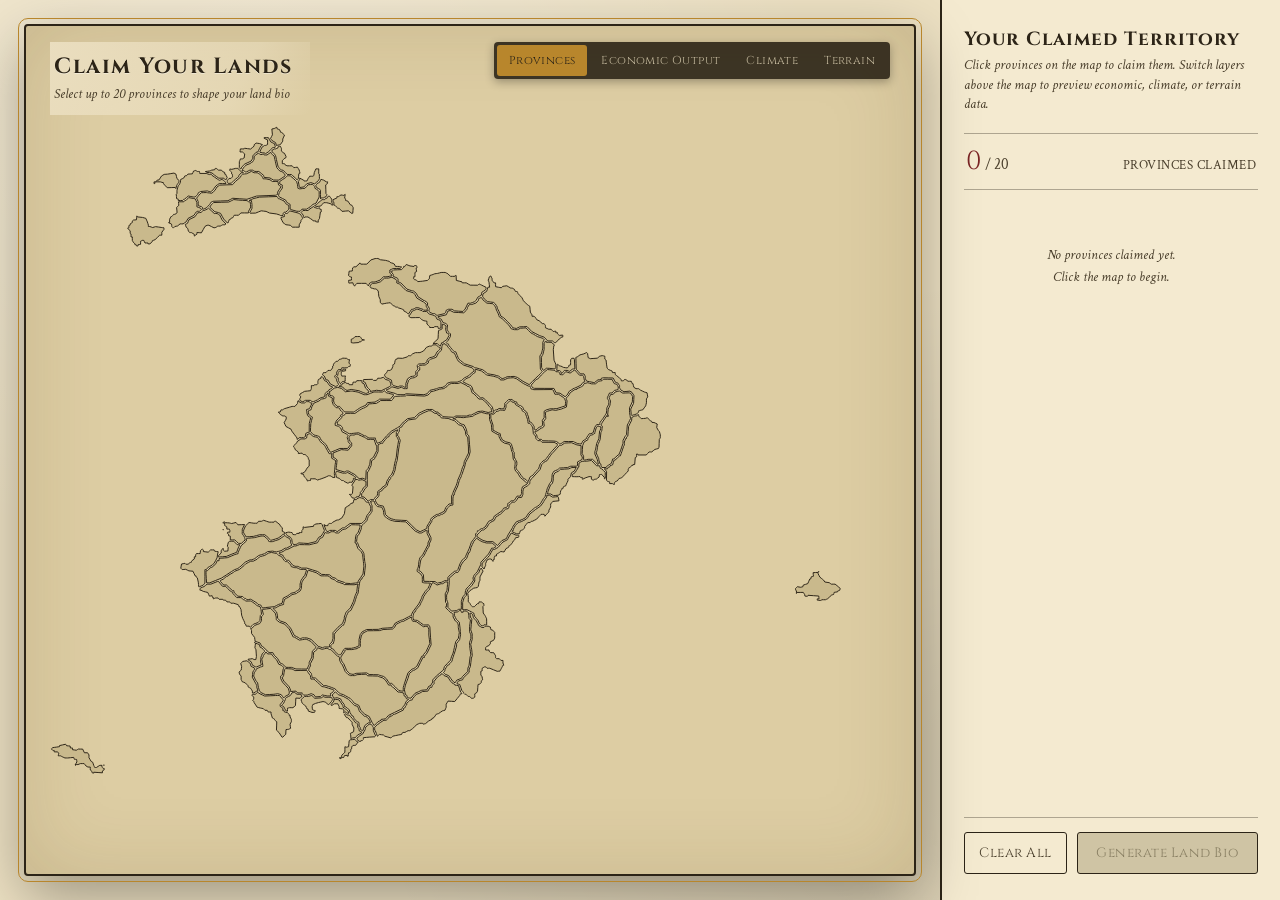
==== index.html @ 4e660a68 "Rename land-claim-map.html to index.html" ====
<!DOCTYPE html>
<html lang="en">
<head>
<meta charset="UTF-8">
<title>Claim Your Lands</title>
<style>
@import url('https://fonts.googleapis.com/css2?family=Cinzel:wght@500;700&family=Crimson+Text:ital,wght@0,400;0,600;1,400&display=swap');

:root{
  --parchment: #ece0c2;
  --parchment-dark: #ddcda3;
  --ink: #2c2417;
  --ink-soft: #4a3f2c;
  --gold: #b8862c;
  --gold-bright: #e0a83e;
  --seal-red: #7a2424;
  --water: #6f97a8;
  --line: rgba(44,36,23,0.35);
  --panel-bg: #f4ead0;
}

*{ box-sizing:border-box; }

html,body{
  margin:0; padding:0; height:100%;
  background:
    radial-gradient(ellipse at 20% 15%, rgba(255,255,255,0.35), transparent 40%),
    radial-gradient(ellipse at 80% 85%, rgba(0,0,0,0.12), transparent 45%),
    var(--parchment);
  font-family: 'Crimson Text', serif;
  color: var(--ink);
  overflow:hidden;
}

.app{
  display:flex;
  height:100vh;
  width:100vw;
}

/* ---------- MAP SIDE ---------- */
.map-wrap{
  flex: 1 1 auto;
  position:relative;
  display:flex;
  align-items:center;
  justify-content:center;
  padding:24px;
  min-width:0;
}

.map-frame{
  position:relative;
  width:100%;
  height:100%;
  border:2px solid var(--ink);
  outline: 1px solid var(--gold);
  outline-offset: 5px;
  border-radius:4px;
  background: var(--parchment-dark);
  box-shadow: 0 20px 60px rgba(0,0,0,0.35), inset 0 0 80px rgba(80,60,20,0.15);
  overflow:hidden;
}

.map-frame svg{
  width:100%;
  height:100%;
  display:block;
  cursor: default;
}

.title-block{
  position:absolute;
  top:16px;
  left:24px;
  z-index:5;
  pointer-events:none;
  background: linear-gradient(120deg, rgba(236,224,194,0.92), rgba(236,224,194,0.55) 70%, transparent);
  padding:10px 18px 12px 4px;
  border-radius: 0 0 8px 0;
}
.title-block h1{
  font-family:'Cinzel', serif;
  font-weight:700;
  font-size:22px;
  letter-spacing:1.5px;
  margin:0;
  color: var(--ink);
  text-shadow: 0 1px 0 rgba(255,255,255,0.4);
}
.title-block p{
  margin:4px 0 0;
  font-size:14px;
  font-style:italic;
  color: var(--ink-soft);
}

.layer-tabs{
  position:absolute;
  top:16px;
  right:24px;
  z-index:6;
  display:flex;
  gap:2px;
  background: rgba(44,36,23,0.9);
  border-radius:4px;
  padding:3px;
  box-shadow: 0 3px 10px rgba(0,0,0,0.3);
}
.layer-tab{
  font-family:'Cinzel', serif;
  font-size:11.5px;
  letter-spacing:0.4px;
  color: rgba(236,224,194,0.75);
  background:transparent;
  border:none;
  padding:8px 12px;
  cursor:pointer;
  border-radius:3px;
  white-space:nowrap;
  transition: background 0.15s ease, color 0.15s ease;
}
.layer-tab:hover{ color: var(--parchment); background: rgba(255,255,255,0.08); }
.layer-tab.active{
  background: var(--gold);
  color: var(--ink);
}

.no-data-banner{
  position:absolute;
  top:64px;
  right:24px;
  z-index:6;
  background: rgba(122,36,36,0.92);
  color: var(--parchment);
  font-size:12.5px;
  font-style:italic;
  padding:7px 12px;
  border-radius:3px;
  max-width:220px;
  text-align:right;
  display:none;
  box-shadow: 0 3px 10px rgba(0,0,0,0.3);
}
.no-data-banner.show{ display:block; }

.legend{
  position:absolute;
  bottom:18px;
  right:24px;
  z-index:6;
  background: rgba(244,234,208,0.95);
  border: 1px solid var(--ink);
  border-radius:4px;
  padding:10px 14px;
  box-shadow: 0 3px 12px rgba(0,0,0,0.3);
  display:none;
  max-width:200px;
}
.legend.show{ display:block; }
.legend-row{
  display:flex;
  align-items:center;
  gap:8px;
  font-size:12.5px;
  padding:2.5px 0;
  color: var(--ink);
}
.legend-swatch{
  width:11px; height:11px;
  border-radius:2px;
  border:1px solid var(--ink);
  flex-shrink:0;
}
.legend-label{ flex:1 1 auto; }
.legend-none{
  font-size:10.5px;
  font-style:italic;
  color: var(--ink-soft);
  opacity:0.75;
  margin-left:6px;
  white-space:nowrap;
}

path.province{
  cursor: pointer;
  stroke: var(--ink);
  stroke-width: 0.6;
  transition: filter 0.15s ease, opacity 0.15s ease;
}
path.province:hover{
  filter: brightness(1.18) saturate(1.15);
}
path.province.selected{
  stroke: var(--gold-bright);
  stroke-width: 1.6;
  filter: saturate(1.3) brightness(1.05);
}
path.water{
  fill: var(--water);
  stroke: rgba(44,36,23,0.25);
  stroke-width: 0.4;
  opacity:0.75;
  cursor: not-allowed;
}

.seal{
  pointer-events:none;
}
.seal circle{
  fill: var(--seal-red);
  stroke: var(--gold-bright);
  stroke-width: 0.5;
}
.seal text{
  fill: var(--parchment);
  font-family:'Cinzel', serif;
  font-weight:700;
  text-anchor:middle;
  dominant-baseline:central;
}

.tooltip{
  position:absolute;
  pointer-events:none;
  background: var(--ink);
  color: var(--parchment);
  font-family:'Crimson Text', serif;
  font-size:14px;
  padding:5px 10px;
  border-radius:3px;
  border:1px solid var(--gold);
  transform: translate(-50%, -130%);
  white-space:nowrap;
  z-index:20;
  opacity:0;
  transition: opacity 0.1s ease;
}
.tooltip.show{ opacity:1; }
.tooltip .sub{ color: var(--gold-bright); font-size:12px; font-style:italic; }

/* ---------- SIDE PANEL ---------- */
.panel{
  flex: 0 0 340px;
  background: var(--panel-bg);
  border-left: 2px solid var(--ink);
  display:flex;
  flex-direction:column;
  padding:26px 22px;
  min-width:0;
}

.panel h2{
  font-family:'Cinzel', serif;
  font-size:19px;
  letter-spacing:1px;
  margin:0 0 4px;
  color:var(--ink);
}
.panel .desc{
  font-size:14px;
  color:var(--ink-soft);
  font-style:italic;
  margin:0 0 18px;
  line-height:1.4;
}

.counter-row{
  display:flex;
  align-items:baseline;
  justify-content:space-between;
  border-top:1px solid var(--line);
  border-bottom:1px solid var(--line);
  padding:10px 2px;
  margin-bottom:14px;
}
.counter-row .num{
  font-family:'Cinzel', serif;
  font-size:26px;
  color: var(--seal-red);
}
.counter-row .of{
  font-size:15px;
  color:var(--ink-soft);
}
.counter-row .label{
  font-size:13px;
  letter-spacing:0.5px;
  text-transform:uppercase;
  color:var(--ink-soft);
}

.selected-list{
  flex:1 1 auto;
  overflow-y:auto;
  margin: 0 -6px;
  padding: 0 6px;
}
.selected-list::-webkit-scrollbar{ width:8px; }
.selected-list::-webkit-scrollbar-thumb{ background: var(--gold); border-radius:4px; }

.empty-state{
  text-align:center;
  color: var(--ink-soft);
  font-style:italic;
  font-size:14px;
  margin-top:40px;
  line-height:1.6;
}

.item{
  display:flex;
  align-items:center;
  gap:10px;
  padding:8px 10px;
  margin-bottom:6px;
  background: rgba(255,255,255,0.35);
  border:1px solid var(--line);
  border-radius:3px;
  animation: itemIn 0.18s ease;
}
@keyframes itemIn{
  from{ opacity:0; transform: translateX(6px); }
  to{ opacity:1; transform: translateX(0); }
}
.item .order{
  font-family:'Cinzel', serif;
  font-size:12px;
  width:20px; height:20px;
  border-radius:50%;
  background: var(--seal-red);
  color: var(--parchment);
  display:flex; align-items:center; justify-content:center;
  flex-shrink:0;
}
.item .swatch{
  width:12px; height:12px;
  border-radius:2px;
  border:1px solid var(--ink);
  flex-shrink:0;
}
.item .name{
  flex:1 1 auto;
  font-size:14.5px;
  color:var(--ink);
  overflow:hidden;
  text-overflow:ellipsis;
  white-space:nowrap;
}
.item .remove{
  background:none;
  border:none;
  color: var(--ink-soft);
  cursor:pointer;
  font-size:16px;
  line-height:1;
  padding:2px 4px;
  opacity:0.6;
}
.item .remove:hover{ opacity:1; color:var(--seal-red); }

.panel-actions{
  padding-top:14px;
  border-top:1px solid var(--line);
  display:flex;
  gap:10px;
}

button.btn{
  font-family:'Cinzel', serif;
  letter-spacing:0.5px;
  font-size:13.5px;
  padding:11px 14px;
  border-radius:3px;
  border:1px solid var(--ink);
  cursor:pointer;
  transition: transform 0.08s ease, filter 0.15s ease;
}
button.btn:active{ transform: translateY(1px); }

button.btn-clear{
  background: transparent;
  color: var(--ink-soft);
  flex:0 0 auto;
}
button.btn-clear:hover{ background: rgba(0,0,0,0.05); }

button.btn-generate{
  background: linear-gradient(180deg, var(--gold-bright), var(--gold));
  color: var(--ink);
  flex:1 1 auto;
  box-shadow: 0 2px 0 rgba(0,0,0,0.25);
}
button.btn-generate:hover:not(:disabled){ filter:brightness(1.06); }
button.btn-generate:disabled{
  background: #cfc4a4;
  color: #8a8064;
  cursor:not-allowed;
  box-shadow:none;
}

.limit-msg{
  font-size:13px;
  color: var(--seal-red);
  text-align:center;
  height:18px;
  margin-top:8px;
  opacity:0;
  transition: opacity 0.2s ease;
}
.limit-msg.show{ opacity:1; }

@media (max-width: 820px){
  .app{ flex-direction:column-reverse; }
  .panel{ flex-basis:auto; height:42vh; border-left:none; border-top:2px solid var(--ink); }
  .map-wrap{ height:58vh; padding:14px; }
}
</style>
</head>
<body>

<div class="app">
  <div class="map-wrap">
    <div class="map-frame" id="mapFrame">
      <div class="title-block">
        <h1>Claim Your Lands</h1>
        <p>Select up to 20 provinces to shape your land bio</p>
      </div>
      <div class="layer-tabs" id="layerTabs"></div>
      <div class="no-data-banner" id="noDataBanner"></div>
      <div class="legend" id="legend"></div>
      <svg id="mapSvg" viewBox="3413 706 542 425" xmlns="http://www.w3.org/2000/svg"></svg>
      <div class="tooltip" id="tooltip"></div>
    </div>
  </div>

  <div class="panel">
    <h2>Your Claimed Territory</h2>
    <p class="desc">Click provinces on the map to claim them. Switch layers above the map to preview economic, climate, or terrain data.</p>

    <div class="counter-row">
      <div><span class="num" id="countNum">0</span><span class="of">&nbsp;/ 20</span></div>
      <div class="label">Provinces Claimed</div>
    </div>

    <div class="selected-list" id="selectedList">
      <div class="empty-state" id="emptyState">No provinces claimed yet.<br>Click the map to begin.</div>
    </div>

    <div class="limit-msg" id="limitMsg">20 claimed — remove one to add another</div>

    <div class="panel-actions">
      <button class="btn btn-clear" id="clearBtn">Clear All</button>
      <button class="btn btn-generate" id="generateBtn" disabled>Generate Land Bio</button>
    </div>
  </div>
</div>

<script>
const PROVINCES = [{"id": "path222", "d": "m 610.16935,-1617.8238 -1.67866,-0.025 -1.05833,-0.6268 -1.05834,-0.6267 -1.78956,-0.1766 -1.78957,-0.1766 -0.16013,-0.638 -0.16013,-0.638 -1.44799,-1.1796 -1.448,-1.1795 -1.23252,-0.01 -1.23251,-0.01 -0.66146,-0.3782 -0.66146,-0.3781 -0.86085,-0.01 -0.86086,-0.01 -0.98731,0.5291 -0.98731,0.5292 -0.40079,-0.01 -0.4008,-0.01 -0.51359,-0.3885 -0.51359,-0.3885 h -0.48539 -0.48539 l 0.41801,-0.8083 0.418,-0.8083 0.84556,-0.8705 0.84556,-0.8705 1.15095,-0.4463 1.15095,-0.4463 0.92484,-0.6284 0.92485,-0.6285 0.3716,-0.7163 0.3716,-0.7162 v -0.7278 -0.7279 l 0.50148,-0.631 0.50149,-0.631 0.77369,-0.4497 0.77369,-0.4498 0.7731,0.4011 0.77309,0.4011 0.84152,-0.1579 0.84151,-0.1579 0.16854,0.2727 0.16854,0.2727 h 0.87073 0.87073 l 1.15086,-0.8336 1.15087,-0.8337 0.11767,0.353 0.11767,0.353 0.91641,0.8395 0.9164,0.8396 0.22267,1.0302 0.22266,1.0302 0.30031,1.3229 0.30031,1.3229 0.29172,1.1785 0.29171,1.1786 0.89398,0.9895 0.89398,0.9895 0.90536,0.2988 0.90536,0.2988 0.77552,0.9408 0.77553,0.9409 -0.13077,0.3408 -0.13077,0.3408 -1.80714,1.2124 -1.80714,1.2125 z", "fill": "#faa569", "econ": "Energy Oriented", "label": "Province 1", "num": 1}, {"id": "path221", "d": "m 672.32377,-1457.3374 -0.46068,0.1955 -0.53151,-1.24 -0.53151,-1.24 v -0.3749 -0.3749 h -1.98797 -1.98796 l -0.58149,-0.3308 -0.58149,-0.3307 -0.35986,-0.3307 -0.35986,-0.3308 h -0.40543 -0.40543 l -1.81043,-0.9513 -1.81043,-0.9514 -1.46941,0.1576 -1.46941,0.1576 -1.40678,0.154 -1.40678,0.154 -0.90832,-0.5487 -0.90833,-0.5487 -0.66145,-0.3177 -0.66146,-0.3177 -0.45714,-0.5443 -0.45714,-0.5444 -0.006,-0.4273 -0.006,-0.4274 -0.54336,-0.6907 -0.54336,-0.6908 -1.04414,-0.3129 -1.04414,-0.3128 v -0.7393 -0.7392 l 1.32292,-1.3229 1.32291,-1.323 v -0.3833 -0.3833 l 0.99219,-0.5827 0.99219,-0.5826 0.21158,-0.3696 0.21159,-0.3695 h 2.86838 2.86838 l 1.28566,-0.9148 1.28566,-0.9147 1.1578,-0.6728 1.15781,-0.6727 h 0.22415 0.22416 l 1.13158,-0.6291 1.13158,-0.6291 0.32602,-0.6539 0.32602,-0.6538 2.38673,-0.1694 2.38674,-0.1694 1.12371,-0.7039 1.1237,-0.7038 0.13229,-0.1662 0.13229,-0.1661 h 3.40762 3.40762 l 0.62596,-0.7824 0.62597,-0.7823 10e-4,-0.3024 10e-4,-0.3024 0.46302,-0.1903 0.46302,-0.1902 3.175,-0.1355 3.175,-0.1356 0.29082,-0.231 0.29083,-0.231 5.44514,0.2792 5.44514,0.2791 1.03728,-0.2794 1.03728,-0.2793 0.83352,-0.7965 0.83353,-0.7966 v -0.2413 -0.2412 l 0.8599,-0.175 0.85989,-0.1751 0.92605,-0.2808 0.92604,-0.2807 0.92604,-0.3244 0.92604,-0.3243 1.32292,-0.1858 1.32291,-0.1857 1.05834,-0.6863 1.05833,-0.6863 0.36531,-0.5135 0.36531,-0.5134 0.88296,-0.3689 0.88297,-0.3689 h 2.08568 2.08568 l 0.80677,-0.2813 0.80676,-0.2812 1.85886,0.9361 1.85887,0.9361 0.16759,0.2712 0.1676,0.2711 h 0.49434 0.49435 l 0.56437,0.7175 0.56437,0.7175 0.30525,1.1413 0.30526,1.1413 0.67093,0.4311 0.67094,0.431 1.46103,1.5466 1.46103,1.5467 h 0.97097 0.97097 l 1.47787,1.2932 1.47788,1.2933 0.74774,1.0218 0.74775,1.0219 0.5679,0.504 0.5679,0.504 v 0.5056 0.5055 l 0.25797,0.4821 0.25798,0.482 -1.20101,0.3024 -1.20101,0.3024 -1.74498,-0.4376 -1.74498,-0.4376 -1.34688,0.1409 -1.34688,0.1409 -2.07501,1.0824 -2.075,1.0823 h -0.61969 -0.61975 l -0.74483,0.2952 -0.74483,0.2952 -3.3254,-0.017 -3.3254,-0.017 -0.77564,0.4028 -0.77564,0.4027 -3.15439,-0.188 -3.15439,-0.188 -0.88932,-0.8893 -0.88933,-0.8893 h -0.32441 -0.32441 l -0.33047,-0.5292 -0.33047,-0.5291 h -0.5454 -0.5454 l -1.15368,-0.7938 -1.15367,-0.7937 h -1.57367 -1.57366 l -1.0245,0.4191 -1.0245,0.4192 -1.43179,0.6911 -1.43179,0.6911 -1.45698,1.3779 -1.45698,1.3778 -2.09465,0.3258 -2.09466,0.3259 -1.78468,1.5513 -1.78468,1.5512 -0.32968,0.5957 -0.32968,0.5957 -0.972,0.6371 -0.97201,0.637 -1.85209,1.0536 -1.85208,1.0535 -1.40386,1.3521 -1.40386,1.3522 -1.57062,1.8325 -1.57062,1.8326 -0.86198,0.3145 -0.86198,0.3145 z", "fill": "#faa569", "econ": "Energy Oriented", "label": "Province 2", "num": 2}, {"id": "path220", "d": "m 666.42339,-1422.0156 -0.27564,0.01 -1.14158,-1.1631 -1.14158,-1.1632 -0.76559,-0.1531 -0.7656,-0.1532 v -0.8827 -0.8828 l 0.46302,-0.5129 0.46302,-0.5129 0.52917,-1.0062 0.52917,-1.0062 0.7276,-0.6495 0.72761,-0.6495 v -4.1693 -4.1692 l 0.5355,-0.9219 0.5355,-0.922 0.62909,-1.3229 0.62909,-1.3229 0.17603,-1.5107 0.17604,-1.5107 0.90833,-0.5614 0.90833,-0.5614 v -0.3532 -0.3533 l 0.23547,-0.088 0.23547,-0.088 0.82286,-1.8225 0.82287,-1.8225 v -2.0311 -2.0311 l 0.93502,-0.4459 0.93501,-0.4458 h 0.49189 0.49188 l 0.12883,-0.3358 0.12882,-0.3357 1.37759,-1.6486 1.37759,-1.6487 h 0.37398 0.37397 v -0.3763 -0.3763 l 1.25677,-1.0772 1.25677,-1.0772 h 0.33073 0.33073 v -0.2359 -0.2358 l 1.06369,-0.4256 1.06369,-0.4256 h 0.12305 0.12305 l -0.52429,0.8599 -0.52429,0.8599 -9.9e-4,1.2243 -9.9e-4,1.2244 0.38334,0.3182 0.38334,0.3181 0.30558,0.9259 0.30557,0.9259 -0.409,2.4264 -0.409,2.4264 -0.30119,2.6458 -0.30119,2.6458 -0.4874,1.8521 -0.48741,1.8521 -0.29603,1.8521 -0.29602,1.8521 -0.58436,1.443 -0.58436,1.443 -0.60783,0.6597 -0.60783,0.6596 -0.88858,1.4692 -0.88858,1.4692 -0.29668,1.1132 -0.29668,1.1132 -1.18347,0.8499 -1.18347,0.8499 v 0.1972 0.1972 l -1.28817,0.9456 -1.28817,0.9456 -0.14101,1.251 -0.14101,1.251 -0.62134,0.5396 -0.62134,0.5397 -0.46912,0.7258 -0.46912,0.7259 h -1.00167 -1.00166 l -0.51359,0.3885 -0.51359,0.3884 z", "fill": "#faa569", "econ": "Energy Oriented", "label": "Province 3", "num": 3}, {"id": "path219", "d": "m 656.24799,-1371.6251 -0.66146,0.071 -1.57835,-0.1059 -1.57835,-0.1059 -0.27374,-0.2234 -0.27373,-0.2235 -2.09333,-0.7002 -2.09333,-0.7002 -0.77133,-0.649 -0.77134,-0.6491 -0.70721,-0.1757 -0.70721,-0.1757 -1.01873,-0.8164 -1.01873,-0.8164 -2.43723,-0.1389 -2.43723,-0.139 -1.17211,-0.862 -1.17212,-0.862 -3.33937,-1.0495 -3.33937,-1.0496 h -1.59481 -1.59481 l -1.15337,-0.5234 -1.15337,-0.5233 -0.79375,-0.018 -0.79375,-0.018 -0.70741,-0.3188 -0.70741,-0.3188 -1.24322,-1.5214 -1.24323,-1.5213 h -0.74923 -0.74922 l -0.93816,-1.2287 -0.93816,-1.2287 v -0.2291 -0.2291 l -1.25678,-0.5967 -1.25676,-0.5966 0.0526,-0.2606 0.0526,-0.2606 0.74111,-0.1671 0.74112,-0.1672 0.85463,-0.445 0.85464,-0.445 0.14058,-0.2275 0.14059,-0.2274 0.85578,-0.188 0.85579,-0.1879 1.95376,-1.0231 1.95376,-1.023 0.56086,-0.012 0.56086,-0.012 1.05833,-0.4167 1.05833,-0.4167 3.02039,0.056 3.02039,0.056 2.47991,-0.6058 2.47991,-0.6058 0.766,-1.3388 0.76599,-1.3388 0.77655,-0.2931 0.77656,-0.2931 0.87095,-1.6341 0.87095,-1.6341 0.27506,0.2751 0.27505,0.275 0.80698,-0.01 0.80698,-0.01 0.66146,-0.3782 0.66146,-0.3781 0.94162,-0.01 0.94161,-0.01 0.51359,0.3884 0.51359,0.3885 0.83109,0.01 0.83109,0.01 1.27996,-1.0577 1.27996,-1.0577 0.90196,-0.1692 0.90196,-0.1692 1.73286,-1.2953 1.73287,-1.2954 2.66246,0.075 2.66246,0.075 -0.0733,0.7938 -0.0733,0.7937 -0.55711,1.5875 -0.55712,1.5875 -0.49047,0.4364 -0.49046,0.4364 -0.24035,0.6322 -0.24034,0.6321 -0.19119,2.0403 -0.1912,2.0403 h 0.26341 0.26341 l 0.59981,1.6537 0.59981,1.6536 1.03792,1.0401 1.03792,1.0401 0.39754,0.7687 0.39755,0.7688 0.24054,2.1599 0.24054,2.1599 0.16381,1.4552 0.16381,1.4552 -0.27239,2.4031 -0.27238,2.4031 -1.47352,2.2015 -1.47352,2.2015 v 0.4545 0.4544 l -1.65365,0.1868 -1.65365,0.1867 z", "fill": "#faa569", "econ": "Energy Oriented", "label": "Province 4", "num": 4}, {"id": "path218", "d": "m 594.34228,-1345.0134 h -0.24015 l -0.16352,-0.2646 -0.16352,-0.2646 h -0.91698 -0.91697 l -0.24172,-0.6357 -0.24171,-0.6358 -0.28091,-0.1736 -0.2809,-0.1736 v -0.394 -0.3941 l -0.54638,-1.1117 -0.54639,-1.1117 -0.36315,-1.0583 -0.36316,-1.0583 -0.18453,-1.7198 -0.18453,-1.7198 -0.49881,-0.9922 -0.49881,-0.9922 h -0.22834 -0.22835 l -0.12462,-0.4765 -0.12461,-0.4766 -1.39184,-0.4495 -1.39183,-0.4495 h -0.86326 -0.86326 l -0.32938,-0.3969 -0.32938,-0.3968 h -0.83484 -0.83485 l -0.45308,-0.5292 -0.45309,-0.5292 h -0.64843 -0.64843 l -0.16353,-0.2646 -0.16352,-0.2645 h -1.14261 -1.14262 l -0.32937,-0.3969 -0.32938,-0.3969 h -0.74413 -0.74413 l -0.67868,0.258 -0.67868,0.2581 v -0.3903 -0.3904 h -0.23373 -0.23372 l -0.14686,-0.5616 -0.14686,-0.5615 -0.82341,0.1208 -0.82341,0.1209 -0.50972,-1.119 -0.50973,-1.1189 -1.36735,-0.328 -1.36735,-0.328 -0.68924,-0.3597 -0.68925,-0.3596 h -0.33073 -0.33073 v -0.4968 -0.4967 l 0.33073,-0.2527 0.33073,-0.2526 0.92604,-0.3585 0.92605,-0.3584 0.92018,-0.7442 0.92018,-0.7443 h 1.14873 1.14873 l 1.89984,-0.7697 1.89984,-0.7697 0.38277,-0.1075 0.38277,-0.1075 1.28052,1.5387 1.28052,1.5387 h 0.93931 0.93932 l 1.39556,1.4294 1.39556,1.4294 0.83048,0.4295 0.83048,0.4294 v 0.3245 0.3245 l 1.16989,1.2562 1.1699,1.2562 h 1.32334 1.32335 l 0.7861,0.6615 0.7861,0.6614 h 0.26014 0.26014 l 0.33509,0.4038 0.33509,0.4038 1.48324,-0.036 1.48324,-0.036 0.66519,0.36 0.66518,0.36 0.92232,0.6489 0.92231,0.6489 0.42791,0.4755 0.42791,0.4756 h 0.28725 0.28724 l 0.66626,0.3036 0.66625,0.3035 0.24827,0.821 0.24827,0.8209 0.14998,1.4413 0.14998,1.4413 -0.35925,0.4108 -0.35926,0.4107 -0.11942,1.5234 -0.11943,1.5234 -0.56887,0.6056 -0.56887,0.6055 -1.38269,0.4972 -1.38268,0.4972 -0.8796,0.8796 -0.87959,0.8796 z", "fill": "#faa569", "econ": "Energy Oriented", "label": "Province 5", "num": 5}, {"id": "path749590", "d": "m 625.63463,-1319.3842 -3.3856,-0.035 -1.32292,-0.4822 -1.32292,-0.4822 -1.71979,-0.014 -1.71979,-0.014 -1.10112,-1.0531 -1.10112,-1.0532 -0.67723,-0.2574 -0.67724,-0.2575 -0.80399,-1.4246 -0.804,-1.4246 -0.98952,-0.9341 -0.98953,-0.9342 -0.45072,-0.8257 -0.45071,-0.8257 h -1.15262 -1.15262 l -1.88773,-1.8251 -1.88772,-1.8252 -0.33778,-0.1126 -0.33778,-0.1126 -0.53678,-1.0201 -0.53679,-1.0201 -1.48684,-0.4923 -1.48683,-0.4922 -0.1633,-1.1914 -0.16329,-1.1913 -0.92956,-1.2174 -0.92956,-1.2174 v -0.8708 -0.8708 l -0.25803,-0.6787 -0.25804,-0.6787 h 0.36883 0.36883 l 0.85302,-0.9043 0.85302,-0.9044 1.53321,-0.559 1.53321,-0.559 0.54569,-0.883 0.54568,-0.8829 v -1.1899 -1.1898 l 0.56604,-0.7196 0.56603,-0.7196 -0.34406,-1.4343 -0.34407,-1.4342 0.10876,-0.1051 0.10876,-0.1051 2.4733,-0.2988 2.47331,-0.2989 1.39485,1.4517 1.39485,1.4517 0.29903,1.1876 0.29903,1.1875 v 0.7896 0.7897 l 0.95702,0.7888 0.95702,0.7889 1.60364,0.5847 1.60363,0.5847 1.40533,1.4743 1.40534,1.4743 1.21423,2.4631 1.21423,2.463 0.30989,7e-4 0.30988,7e-4 1.57271,0.9483 1.5727,0.9483 0.94084,-0.1525 0.94084,-0.1526 1.11889,-0.1688 1.1189,-0.1687 1.46046,0.7145 1.46047,0.7146 1.52168,1.5982 1.52168,1.5983 -0.0768,0.433 -0.0768,0.4329 -1.01405,0.926 -1.01406,0.9261 -0.1588,1.8166 -0.1588,1.8166 -0.80084,1.6439 -0.80084,1.6439 -0.003,0.6405 -0.003,0.6406 -0.6467,1.389 -0.64671,1.3891 z", "fill": "#faa569", "econ": "Energy Oriented", "label": "Province 6", "num": 6}, {"id": "path247", "d": "m 588.52922,-1624.678 h -0.21436 l -0.32128,-0.3871 -0.32129,-0.3871 0.007,-1.7957 0.007,-1.7957 0.34006,-0.8599 0.34005,-0.8599 h 0.62084 0.62085 l 0.49566,-0.2653 0.49567,-0.2653 0.18561,-1.2377 0.18561,-1.2377 -0.71342,-0.6137 -0.71343,-0.6136 h -0.72586 -0.72587 l 0.10811,-0.9261 0.10811,-0.926 h 1.14606 1.14607 l 0.12958,-0.2097 0.12959,-0.2097 1.83572,0.2538 1.83573,0.2537 1.08824,-0.904 1.08824,-0.9039 0.005,-0.4153 0.005,-0.4153 0.59532,-0.5108 0.59531,-0.5107 1.05833,0.1459 1.05834,0.1458 0.90397,0.3584 0.90397,0.3584 -0.51979,0.4218 -0.51979,0.4218 -0.43593,0.7937 -0.43593,0.7938 -0.43004,0.9682 -0.43005,0.9682 -0.60876,0.1528 -0.60876,0.1528 -0.95997,1.0626 -0.95997,1.0625 -9.8e-4,0.7269 -9.9e-4,0.7268 -0.53546,0.8783 -0.53547,0.8782 -1.91094,0.8821 -1.91095,0.8821 -0.98025,0.9702 -0.98026,0.9702 -0.16205,0.5106 -0.16205,0.5106 z", "fill": "#d3d800", "econ": "Production Focused", "label": "Province 7", "num": 7}, {"id": "path246", "d": "m 623.3496,-1618.2435 -0.30683,0.3848 -0.97164,-0.9622 -0.97164,-0.9623 -0.85308,-0.7276 -0.85307,-0.7276 h -1.22794 -1.22793 l -1.30303,-1.3229 -1.30302,-1.3229 h -0.45201 -0.45201 l -1.03568,-1.0254 -1.03568,-1.0254 -0.28107,-1.1574 -0.28108,-1.1575 -0.46908,-2.1166 -0.46907,-2.1167 -0.25526,-0.5292 -0.25527,-0.5291 -0.89028,-0.8295 -0.89028,-0.8294 v -0.3703 -0.3703 l 0.76843,-0.4539 0.76842,-0.4539 h 0.36945 0.36945 l 0.71214,-0.3308 0.71215,-0.3307 0.002,-0.3024 0.002,-0.3024 0.41851,-0.1606 0.41852,-0.1606 h 0.33276 0.33277 l 0.30705,0.6739 0.30706,0.6739 0.006,0.7151 0.006,0.7152 0.45713,0.5569 0.45714,0.557 0.45107,0.1578 0.45106,0.1577 0.49402,1.0051 0.49402,1.0051 -0.10459,0.463 -0.10459,0.463 h -0.23606 -0.23606 l -0.80287,0.7849 -0.80287,0.7848 v 0.9349 0.935 h 0.64831 0.64831 l 0.21158,0.3583 0.21159,0.3582 0.57792,0.3032 0.57791,0.3032 h 1.56389 1.56389 l 0.50332,0.5562 0.50332,0.5561 1.10817,-0.1519 1.10818,-0.1518 0.52047,0.8525 0.52047,0.8525 0.27308,1.0071 0.27308,1.0071 -0.35591,0.1365 -0.35591,0.1366 -0.17995,1.5504 -0.17995,1.5505 z", "fill": "#d3d800", "econ": "Production Focused", "label": "Province 8", "num": 8}, {"id": "path244", "d": "m 535.8317,-1615.6822 h -0.23372 v -0.5291 -0.5292 h 0.37211 0.3721 l -0.13838,0.5292 -0.13838,0.5291 z", "fill": "#d3d800", "econ": "Production Focused", "label": "Province 9", "num": 9}, {"id": "path243", "d": "m 625.77821,-1613.4498 -1.23331,0.1743 -0.13279,-0.2149 -0.13279,-0.2148 -0.29988,-1.6538 -0.29987,-1.6537 0.40921,-0.5842 0.4092,-0.5843 v -0.4516 -0.4517 l 1.25677,0.6955 1.25678,0.6955 0.0882,0.2119 0.0882,0.2119 h 0.85929 0.85928 l 0.36591,-0.7276 0.3659,-0.7276 0.49057,-0.7276 0.49057,-0.7276 h 0.97417 0.97418 l 0.28981,-0.1944 0.28982,-0.1944 0.14613,-0.9278 0.14614,-0.9279 0.48636,-1.1227 0.48636,-1.1226 h 0.86362 0.86363 v 1.4111 1.4111 l 0.18014,0.1802 0.18014,0.1801 0.0368,1.3853 0.0368,1.3853 -0.25144,0.5292 -0.25145,0.5292 -1.20148,1.0732 -1.20149,1.0733 -1.15024,-0.3786 -1.15024,-0.3787 -1.25181,0.3459 -1.25181,0.3458 -0.92604,0.9808 -0.92604,0.9807 z", "fill": "#d3d800", "econ": "Production Focused", "label": "Province 10", "num": 10}, {"id": "path242", "d": "m 549.17025,-1613.5658 -0.23046,0.9258 -0.20661,-0.3343 -0.20662,-0.3343 -2.43342,0.07 -2.43341,0.07 -1.12046,-1.1892 -1.12046,-1.1892 v -0.3197 -0.3198 l -0.99218,-0.2755 -0.99219,-0.2755 h -1.43007 -1.43007 l 0.46551,-0.5144 0.46551,-0.5144 0.56769,-0.081 0.56768,-0.081 0.79375,-1.2156 0.79375,-1.2155 0.79375,-0.4692 0.79375,-0.4693 1.05833,-0.079 1.05834,-0.079 1.92937,-0.3254 1.92937,-0.3254 0.59075,0.3162 0.59075,0.3162 0.32546,1.3701 0.32547,1.3701 0.67129,0.6225 0.67129,0.6224 -0.17099,0.5743 -0.17099,0.5743 -0.43547,0.6324 -0.43547,0.6324 -0.17624,0.2936 -0.17624,0.2937 z", "fill": "#d3d800", "econ": "Production Focused", "label": "Province 11", "num": 11}, {"id": "path241", "d": "m 656.64486,-1597.5207 -0.26458,0.079 -1.05834,-0.81 -1.05833,-0.81 -1.9408,0.1695 -1.9408,0.1694 -0.8857,-0.9391 -0.88571,-0.9391 h -0.40582 -0.40582 l -0.92604,-0.9261 -0.92605,-0.926 h -0.2734 -0.2734 v -0.9104 -0.9104 l -0.26459,-0.1636 -0.26458,-0.1635 v -0.6335 -0.6334 l 1.19063,-0.5267 1.19062,-0.5267 v -0.4117 -0.4118 h 0.46302 0.46302 l 0.76548,-0.5047 0.76548,-0.5046 0.88593,0.1437 0.88593,0.1438 0.39841,-0.3307 0.39841,-0.3306 -0.16277,1.1875 -0.16277,1.1876 0.29576,0.1828 0.29577,0.1828 v 0.5085 0.5085 l 0.66995,0.1682 0.66994,0.1681 0.78583,1.1422 0.78583,1.1421 0.46245,0.1493 0.46246,0.1492 0.40607,0.7283 0.40606,0.7283 -0.14148,1.699 -0.14149,1.699 z", "fill": "#d3d800", "econ": "Production Focused", "label": "Province 12", "num": 12}, {"id": "path240", "d": "m 622.10027,-1589.0915 h -2.13246 l -0.53284,-0.5673 -0.53285,-0.5673 -1.40458,-0.1755 -1.40459,-0.1755 -0.87434,-0.6451 -0.87433,-0.645 -0.60927,-1.258 -0.60927,-1.258 -0.002,-0.3205 -0.002,-0.3206 1.05833,-0.2849 1.05833,-0.285 v -0.5984 -0.5983 l 0.3175,-0.3175 0.3175,-0.3175 h 0.47866 0.47866 l 0.8266,-0.79 0.8266,-0.7899 0.69235,0.165 0.69234,0.165 1.85209,0.4749 1.85208,0.4749 0.6873,0.3358 0.68729,0.3358 0.49471,0.8064 0.49471,0.8065 0.2074,0.487 0.2074,0.487 -0.52951,0.6731 -0.52951,0.6732 v 0.299 0.2989 l -0.52917,0.9873 -0.52916,0.9873 -3.4e-4,0.7286 -3.4e-4,0.7286 z", "fill": "#d3d800", "econ": "Production Focused", "label": "Province 13", "num": 13}, {"id": "path239", "d": "m 690.81442,-1536.0426 h -0.0886 l -0.44433,-0.4909 -0.44432,-0.491 -0.9196,-0.4953 -0.9196,-0.4952 v -0.292 -0.292 l -0.59531,-0.2918 -0.59532,-0.2918 -1.05833,-0.3361 -1.05833,-0.3361 -0.25136,-0.2105 -0.25135,-0.2106 h -0.57615 -0.57614 l -0.32938,-0.3969 -0.32938,-0.3969 h -0.35174 -0.35174 l -0.92621,-0.9536 -0.9262,-0.9537 -1.13705,0.1392 -1.13706,0.1393 -1.4552,0.2852 -1.45521,0.2852 -0.46302,-0.5584 -0.46302,-0.5584 v -0.773 -0.7729 l -0.43527,-0.9837 -0.43526,-0.9837 -0.19351,-1.6679 -0.19351,-1.668 -0.60797,-0.6472 -0.60798,-0.6471 h -0.54919 -0.54919 l -1.11943,-0.3349 -1.11944,-0.3349 -0.27946,-0.2795 -0.27946,-0.2795 0.25772,-0.6778 0.25771,-0.6778 0.60474,-0.4236 0.60474,-0.4236 h 0.91006 0.91006 l 1.45101,-0.4574 1.45101,-0.4574 1.25695,-1.1301 1.25696,-1.1301 1.15175,-0.01 1.15175,-0.01 1.09901,-0.2538 1.09901,-0.2537 1.28224,0.7075 1.28224,0.7076 0.19438,0.2802 0.19439,0.2803 0.004,0.7411 0.004,0.7411 0.88322,0.3691 0.88322,0.369 1.96105,1.9584 1.96105,1.9584 2.28742,0.7165 2.28742,0.7165 0.38525,0.4483 0.38525,0.4483 0.62553,1.1393 0.62552,1.1393 1.93671,1.1758 1.93671,1.1758 h 0.1252 0.1252 l 0.79146,0.7052 0.79146,0.7052 v 0.6308 0.6309 l 0.395,0.7639 0.395,0.7638 -0.15872,0.4136 -0.15873,0.4137 h -0.97711 -0.97711 l -0.25135,-0.2438 -0.25136,-0.2437 -1.6453,-0.55 -1.6453,-0.55 h -0.40618 -0.40618 l -0.98731,0.5291 -0.98731,0.5292 h -0.42948 -0.42948 l -0.9662,1.4552 -0.96621,1.4552 z", "fill": "#d3d800", "econ": "Production Focused", "label": "Province 14", "num": 14}, {"id": "path238", "d": "m 646.85359,-1492.0197 -0.53086,0.1573 -1.51673,-0.725 -1.51673,-0.725 -0.79086,-1.2567 -0.79085,-1.2568 h -0.53364 -0.53364 l -0.56345,-1.1987 -0.56345,-1.1987 -0.54268,-0.3801 -0.54267,-0.3801 0.30534,-0.6702 0.30535,-0.6701 h 0.7533 0.75331 l 0.6214,-0.6615 0.62141,-0.6614 h 0.83017 0.83016 l 0.57892,-0.7831 0.57893,-0.783 v -0.5243 -0.5242 l 0.26458,-0.1636 0.26458,-0.1635 v -0.4546 -0.4546 l 0.77884,-0.8527 0.77884,-0.8527 h 0.49796 0.49796 l 0.6214,-0.6614 0.62141,-0.6615 h 0.36815 0.36815 l 0.57792,-0.3118 0.57792,-0.3118 1.19062,0.069 1.19063,0.069 0.41771,0.3747 0.4177,0.3747 h 0.44532 0.44531 l -0.17031,1.0651 -0.17032,1.065 0.45496,0.5028 0.45497,0.5027 -0.0924,0.4797 -0.0924,0.4796 -0.50742,0.098 -0.50741,0.098 -0.36834,0.3683 -0.36834,0.3684 h -1.68306 -1.68306 l -0.16795,0.5291 -0.16795,0.5292 h -0.84207 -0.84207 l -0.59531,0.8745 -0.59531,0.8744 v 0.709 0.709 l -0.52917,0.3305 -0.52917,0.3304 v 0.4246 0.4245 l 0.52917,0.4789 0.52917,0.4789 v 0.4703 0.4704 l 0.64919,1.2746 0.64919,1.2745 -0.45076,0.4354 -0.45075,0.4354 z", "fill": "#d3d800", "econ": "Production Focused", "label": "Province 15", "num": 15}, {"id": "path237", "d": "m 688.99017,-1491.3374 -0.33073,-0.01 -0.66145,-0.3782 -0.66146,-0.3781 -0.87729,-0.01 -0.87729,-0.01 -0.50945,0.2726 -0.50945,0.2727 -1.4652,-0.426 -1.46519,-0.4259 -0.41304,-0.6304 -0.41303,-0.6304 -0.13719,-1.0022 -0.13719,-1.0023 -1.15894,-0.5953 -1.15894,-0.5953 h -0.28024 -0.28024 l -0.6404,-0.7276 -0.64041,-0.7276 -0.004,-0.3969 -0.004,-0.3969 0.68387,-0.649 0.68387,-0.6491 0.23105,-0.6077 0.23105,-0.6077 h 0.68541 0.6854 l 0.51221,-0.2742 0.5122,-0.2741 0.39644,-0.9488 0.39644,-0.9488 v -0.4876 -0.4875 l 0.49838,-0.2667 0.49837,-0.2668 0.18657,-0.9944 0.18657,-0.9945 0.25041,-0.4679 0.2504,-0.4679 h 0.36552 0.36552 l 0.10396,-0.3119 0.10397,-0.3119 1.53665,0.062 1.53665,0.062 1.49029,-0.4516 1.49029,-0.4516 0.29375,-0.357 0.29375,-0.357 h 0.7095 0.7095 l 0.58424,-0.5602 0.58425,-0.5603 0.8514,-0.3658 0.8514,-0.3658 1.39756,-0.01 1.39756,-0.01 1.08877,-0.4944 1.08876,-0.4944 0.89184,-1.1098 0.89183,-1.1098 0.89598,-0.3743 0.89599,-0.3744 h 0.57857 0.57858 l 0.51359,-0.3885 0.51359,-0.3884 1.01254,-0.01 1.01254,-0.01 0.7771,0.7771 0.77709,0.7771 0.52527,0.1667 0.52527,0.1668 -0.29795,0.5567 -0.29795,0.5567 -0.76984,0.6478 -0.76983,0.6478 -0.58566,1.1914 -0.58566,1.1913 -0.66146,0.3581 -0.66146,0.3581 -1.08906,0.2716 -1.08906,0.2717 -0.69688,0.6968 -0.69687,0.6969 v 0.4751 0.4751 l -0.84864,0.6042 -0.84864,0.6043 -1.71229,0.1091 -1.71229,0.109 -0.50188,0.4676 -0.50188,0.4675 0.24288,0.8877 0.24287,0.8876 -0.12356,0.3638 -0.12355,0.3638 -0.4961,0.4961 -0.49609,0.4961 v 1.0174 1.0173 l -0.49635,0.4492 -0.49635,0.4492 -1.02501,0.1518 -1.025,0.1518 -0.9847,0.6614 -0.9847,0.6614 -0.53665,1.4344 -0.53666,1.4343 v 1.1807 1.1807 z", "fill": "#d3d800", "econ": "Production Focused", "label": "Province 16", "num": 16}, {"id": "path236", "d": "m 626.25368,-1482.6146 -0.30049,-0.018 -0.58949,-0.2845 -0.58949,-0.2845 -0.1644,-0.5179 -0.16439,-0.518 0.29086,-0.2909 0.29087,-0.2908 v -0.5557 -0.5556 l -0.27326,-0.2732 -0.27325,-0.2733 0.16768,-0.437 0.16769,-0.437 1.36234,-0.7739 1.36234,-0.774 1.80498,-0.1891 1.80498,-0.189 0.24554,-0.6459 0.24554,-0.6458 v -0.9088 -0.9088 h 0.77814 0.77813 l 0.16353,-0.2646 0.16352,-0.2646 h 0.72522 0.72521 l 0.3175,-0.3175 0.3175,-0.3175 0.004,-0.6747 0.004,-0.6747 0.16231,-0.6059 0.16231,-0.6059 0.76012,-0.3931 0.76012,-0.393 v -0.3618 -0.3618 l 0.37202,-0.1427 0.37201,-0.1428 0.3866,0.4452 0.3866,0.4452 0.36828,0.7913 0.36827,0.7913 0.72105,0.3456 0.72105,0.3456 0.82877,1.2046 0.82877,1.2046 0.89517,0.374 0.89516,0.374 -0.006,0.1949 -0.006,0.1949 -1.20264,0.7938 -1.20264,0.7937 -0.25606,0.463 -0.25606,0.463 h -0.29041 -0.29039 l -0.50126,0.578 -0.50126,0.578 -0.14718,0.6788 -0.14719,0.6788 -0.0964,0.3164 -0.0964,0.3163 -1.34578,0.3997 -1.34577,0.3996 -0.71856,0.5074 -0.71856,0.5075 -1.24225,0.5625 -1.24226,0.5625 -0.47753,-0.01 -0.47754,-0.01 -0.51359,-0.3884 -0.51359,-0.3885 h -1.47079 -1.47078 l -0.75785,0.3952 -0.75785,0.3953 z", "fill": "#d3d800", "econ": "Production Focused", "label": "Province 17", "num": 17}, {"id": "path235", "d": "m 623.42491,-1459.8347 -0.51443,0.2753 v -0.4217 -0.4217 l -0.74059,-0.9766 -0.74059,-0.9767 -0.84368,-1.105 -0.84369,-1.1049 -0.28503,-0.6256 -0.28503,-0.6256 -1.50413,-0.8094 -1.50413,-0.8095 -0.61188,-1.2706 -0.61187,-1.2706 0.215,-0.1584 0.215,-0.1583 0.46302,-0.8812 0.46302,-0.8811 v -0.6307 -0.6307 l -0.51177,-0.2739 -0.51177,-0.2739 h -0.52512 -0.52512 l -0.74905,-0.4361 -0.74905,-0.436 -0.61543,-0.7546 -0.61544,-0.7545 h 0.55584 0.55584 l 0.25149,-0.6615 0.25148,-0.6615 h 0.47685 0.47684 l 0.52189,-0.346 0.52189,-0.346 1.5875,-0.4721 1.58751,-0.4721 0.81253,-0.2402 0.81253,-0.2402 h 0.84484 0.84485 l 0.77127,-0.8599 0.77128,-0.8599 0.16303,-0.8599 0.16302,-0.8599 h 0.25259 0.2526 v 0.2578 0.2578 l 0.78061,0.4036 0.78061,0.4037 1.00533,-0.01 1.00532,-0.01 0.51359,-0.3885 0.51359,-0.3884 h 0.82491 0.8249 l 0.51359,0.3884 0.51359,0.3885 0.43713,0.01 0.43714,0.01 -0.65461,1.3891 -0.6546,1.389 -0.20698,0.3949 -0.20699,0.3949 -0.85114,0.2441 -0.85114,0.2441 0.17749,1.3454 0.17749,1.3454 0.30436,0.6516 0.30435,0.6515 0.79375,0.5391 0.79375,0.539 -0.4371,1.7198 -0.4371,1.7198 -0.0259,2.712 -0.0259,2.712 H 629.93443 629.55 l -0.64475,0.2937 -0.64476,0.2938 -0.16324,1.0208 -0.16323,1.0208 -0.50998,0.2729 -0.50998,0.273 h -1.3247 -1.32469 l -0.16264,0.2631 -0.16265,0.2632 z", "fill": "#d3d800", "econ": "Production Focused", "label": "Province 18", "num": 18}, {"id": "path234", "d": "m 803.80373,-1434.7152 -0.31511,-0.01 -0.46302,-0.2697 -0.46303,-0.2697 v -0.7806 -0.7806 h -0.7276 -0.7276 l -1.15631,0.4027 -1.1563,0.4027 -0.74879,0.3872 -0.74878,0.3872 h -0.14544 -0.14543 v -0.5292 -0.5292 h -0.51355 -0.51355 l -0.17589,-0.2846 -0.17589,-0.2845 -0.9642,0.057 -0.96421,0.057 -1.38906,-0.037 -1.38906,-0.037 v -0.659 -0.6591 l 0.85989,-0.5644 0.8599,-0.5644 0.85989,-1.396 0.8599,-1.396 v -0.291 -0.291 h 0.25009 0.25008 l 0.0806,-1.2356 0.0806,-1.2356 0.92604,-0.5299 0.92604,-0.5299 1.45521,-0.044 1.45521,-0.044 1.41774,-0.2155 1.41775,-0.2155 1.55377,1.6277 1.55377,1.6278 h 0.90521 0.9052 l 0.27792,0.7972 0.27792,0.7973 0.42189,0.1619 0.42189,0.1619 1.04586,1.0354 1.04587,1.0355 v 1.8262 1.8263 l -0.26458,0.1635 -0.26459,0.1635 v -0.4033 -0.4032 l -0.83324,-0.9491 -0.83324,-0.949 -0.68811,0.08 -0.68811,0.08 -0.0819,0.7081 -0.0818,0.7082 -0.89269,0.6809 -0.89269,0.6809 h -0.53121 -0.5312 l -0.16352,0.2646 -0.16353,0.2645 z", "fill": "#d3d800", "econ": "Production Focused", "label": "Province 19", "num": 19}, {"id": "path233", "d": "m 780.86244,-1425.34 -1.4595,0.1479 -0.862,-0.5242 -0.86199,-0.5242 h -0.94909 -0.9491 l 0.16244,-0.8599 0.16244,-0.8599 0.80092,-1.965 0.80091,-1.9649 0.51102,-0.358 0.51102,-0.3579 0.27339,-0.9844 0.27339,-0.9844 0.0142,-1.3229 0.0142,-1.3229 0.45031,-0.926 0.45031,-0.9261 1.10587,-0.5314 1.10588,-0.5314 0.63339,-0.5507 0.63339,-0.5508 2.53673,-0.1783 2.53674,-0.1783 0.94102,-0.3932 0.94103,-0.3932 h 1.34834 1.34835 l -0.61225,1.1022 -0.61224,1.1021 -0.86315,0.5134 -0.86315,0.5134 -0.29468,1.1703 -0.29469,1.1703 -0.76039,0.814 -0.7604,0.814 7.4e-4,0.4351 7.3e-4,0.435 -0.51603,1.0584 -0.51602,1.0583 -0.13939,0.467 -0.13938,0.467 -0.69384,0.2638 -0.69385,0.2638 -0.13754,0.5259 -0.13755,0.526 h -0.36602 -0.36601 v 0.3645 0.3645 l -0.36811,0.3055 -0.36812,0.3055 -0.17139,1.1429 -0.17139,1.1429 -0.58498,0.2832 -0.58497,0.2831 z", "fill": "#d3d800", "econ": "Production Focused", "label": "Province 20", "num": 20}, {"id": "path231", "d": "m 607.51764,-1398.0948 -0.70847,0.1652 -0.41017,-0.4102 -0.41017,-0.4101 -0.20428,-0.3237 -0.20428,-0.3237 -1.1721,-0.9862 -1.1721,-0.9862 h -1.53693 -1.53692 l -1.92118,0.5092 -1.92118,0.5091 -2.24896,0.1582 -2.24896,0.1581 -0.76997,-1.2626 -0.76997,-1.2626 0.0185,-0.7937 0.0185,-0.7938 0.55968,-1.2941 0.55968,-1.2942 1.06936,-1.0378 1.06935,-1.0378 1.50371,0.2127 1.50371,0.2126 0.99622,-0.01 0.99622,-0.01 0.40784,-0.5823 0.40785,-0.5822 h 0.89859 0.89858 l 0.66539,-0.3032 0.66538,-0.3032 1.68083,0.5678 1.68082,0.5677 h 1.48708 1.48709 l 0.16352,-0.2646 0.16352,-0.2645 h 0.34565 0.34564 l 1.35853,1.1051 1.35854,1.1051 v 0.2536 0.2536 l 0.66146,0.613 0.66146,0.613 v 1.0767 1.0766 l 0.66145,0.3014 0.66146,0.3014 v 0.619 0.619 h -0.49677 -0.49677 l -0.34791,0.4192 -0.3479,0.4192 -1.0955,0.7537 -1.09549,0.7537 -1.56556,0.5142 -1.56556,0.5142 z", "fill": "#d3d800", "econ": "Production Focused", "label": "Province 21", "num": 21}, {"id": "path230", "d": "m 621.80862,-1395.4109 -0.96958,0.1771 -0.43158,-0.6587 -0.43158,-0.6587 -0.16216,-1.0202 -0.16216,-1.0201 -0.39533,-0.6106 -0.39533,-0.6105 -0.9775,-0.4987 -0.9775,-0.4987 -0.43729,-0.6674 -0.43729,-0.6674 v -0.2444 -0.2445 l 0.90054,-0.1689 0.90054,-0.169 1.03209,0.1651 1.03209,0.165 0.25018,0.5698 0.25018,0.5698 0.81629,0.08 0.81628,0.08 0.34059,-0.4104 0.34059,-0.4104 h 0.76136 0.76135 v -0.2646 -0.2646 h 0.79375 0.79375 v -0.6425 -0.6426 l 0.39688,-0.3969 0.39687,-0.3968 v -0.7087 -0.7087 l 0.4629,0.1777 0.46291,0.1776 2.71209,-0.3315 2.7121,-0.3314 v -0.3403 -0.3402 l 0.7276,-0.3683 0.72761,-0.3684 1.61406,-0.1763 1.61406,-0.1762 0.27434,0.3393 0.27433,0.3394 0.69129,1.7406 0.69129,1.7405 v 0.2093 0.2092 l -0.94795,1.5605 -0.94796,1.5605 -0.78155,0.4041 -0.78156,0.4042 -0.7947,1.2915 -0.7947,1.2916 -2.43673,0.5784 -2.43672,0.5785 -2.84623,-0.1669 -2.84623,-0.1668 -0.59335,0.3821 -0.59336,0.3821 z", "fill": "#d3d800", "econ": "Production Focused", "label": "Province 22", "num": 22}, {"id": "path229", "d": "m 563.1172,-1369.6197 h -0.21816 l -0.1288,-1.389 -0.1288,-1.3891 -0.29449,-1.3229 -0.29448,-1.3229 -0.39495,-0.2938 -0.39496,-0.2937 v -0.3016 -0.3015 h -0.268 -0.26801 l -0.67379,-1.4231 -0.67379,-1.4231 -1.24101,-0.1198 -1.24102,-0.1199 -0.97405,-0.463 -0.97406,-0.463 -1.07694,0.078 -1.07695,0.078 -0.42936,-0.4293 -0.42935,-0.4294 0.23179,-1.2687 0.2318,-1.2688 1.03902,-0.2158 1.03903,-0.2159 0.27026,0.2703 0.27027,0.2702 h 0.70035 0.70035 l 0.61013,-0.5292 0.61013,-0.5291 h 0.33857 0.33856 l 0.15278,-0.4814 0.15279,-0.4814 0.79108,-0.5849 0.79109,-0.5848 v -0.6536 -0.6535 h 0.39688 0.39687 l 0.004,-0.5953 0.004,-0.5953 0.25101,-0.3969 0.25101,-0.3969 h 1.134 1.134 l 0.0843,-0.878 0.0843,-0.878 0.52876,-0.5288 0.52876,-0.5287 0.37917,0.3147 0.37917,0.3147 v 0.4777 0.4777 l 1.47276,0.184 1.47277,0.184 0.72452,-0.6941 0.72453,-0.6941 h 1.08169 1.0817 l 0.15047,0.3921 0.15047,0.3921 1.09212,0.1747 1.09211,0.1746 -0.17704,0.69 -0.17705,0.69 -0.17734,1.1906 -0.17734,1.1907 -0.90318,1.6657 -0.90318,1.6656 -0.9489,0.7455 -0.9489,0.7454 -0.83654,0.4279 -0.83653,0.4278 -0.50147,0.6375 -0.50147,0.6375 -0.51408,0.1019 -0.51408,0.1019 v 4.129 4.129 l -0.52917,0.5951 -0.52917,0.5952 -1.14641,0.4949 -1.14641,0.4948 z", "fill": "#d3d800", "econ": "Production Focused", "label": "Province 23", "num": 23}, {"id": "path228", "d": "m 736.17222,-1345.8072 h -0.47787 l -0.69118,-0.5436 -0.69118,-0.5437 -0.49941,-1.11 -0.4994,-1.1099 -1.01824,-1.2413 -1.01823,-1.2413 -0.28094,-1.0013 -0.28094,-1.0013 -0.65477,-0.3204 -0.65478,-0.3204 -1.38419,-0.6782 -1.3842,-0.6781 h -1.32778 -1.32779 v -2.2186 -2.2186 l 0.44053,-1.4194 0.44052,-1.4195 0.7501,-0.8063 0.7501,-0.8064 v -0.7235 -0.7235 l 0.40881,-0.9837 0.4088,-0.9837 1.27101,-1.3229 1.271,-1.3229 0.84287,-1.2836 0.84287,-1.2835 -0.0556,-0.9654 -0.0556,-0.9654 0.34194,-0.6615 0.34195,-0.6614 0.99902,-1.0584 0.99903,-1.0583 0.19709,-0.6615 0.19709,-0.6614 0.46834,-0.5999 0.46834,-0.6 0.56775,0.9187 0.56775,0.9186 -0.9402,1.7717 -0.94019,1.7717 v 1.0358 1.0359 l -0.27008,0.5046 -0.27008,0.5047 -0.2598,1.3699 -0.2598,1.37 -0.2791,0.3363 -0.2791,0.3362 -1.10313,0.1864 -1.10313,0.1864 -1.25204,0.8432 -1.25204,0.8431 -0.56832,0.7225 -0.56832,0.7225 0.19634,1.2452 0.19634,1.2452 -0.0521,1.3276 -0.0521,1.3276 0.6778,0.6368 0.67779,0.6367 v 0.3047 0.3046 l 0.61236,0.5753 0.61237,0.5753 h 0.56944 0.56944 l 0.92604,-0.9261 0.92604,-0.926 h 0.37484 0.37483 l 0.13838,-0.5292 0.13839,-0.5291 h 0.69694 0.69694 l 0.78304,0.5789 0.78303,0.5789 v 0.5588 0.5588 l -0.29465,0.2946 -0.29466,0.2947 0.0988,1.9567 0.0988,1.9566 0.52657,0.7491 0.52658,0.7492 0.16778,0.2936 0.16777,0.2936 0.33379,0.7161 0.33379,0.7161 0.0276,1.8637 0.0276,1.8637 -0.84428,-10e-5 -0.84429,-10e-5 -0.16352,0.2646 -0.16352,0.2645 z", "fill": "#d3d800", "econ": "Production Focused", "label": "Province 24", "num": 24}, {"id": "path227", "d": "m 596.12142,-1304.7985 h -0.46302 v -0.5641 -0.5641 l -0.51089,-0.825 -0.5109,-0.825 -0.81202,-0.4779 -0.81203,-0.478 v -0.3317 -0.3317 l -0.84875,-0.8681 -0.84876,-0.8682 -0.9674,-0.387 -0.96739,-0.3871 -0.30051,-0.6596 -0.30052,-0.6595 v -1.0102 -1.0102 l -0.4871,-0.631 -0.48711,-0.631 -0.15216,-0.6052 -0.15216,-0.6052 0.65901,-0.611 0.65901,-0.6111 0.14006,-1.0443 0.14006,-1.0442 -0.26744,-0.9686 -0.26745,-0.9686 0.5898,-0.6364 0.5898,-0.6364 1.25529,-0.1883 1.25529,-0.1882 0.57766,0.4067 0.57765,0.4068 0.42136,0.3397 0.42136,0.3397 0.31395,0.9534 0.31396,0.9533 1.04759,0.5019 1.04758,0.5018 0.003,0.3657 0.003,0.3656 -0.52965,0.857 -0.52966,0.857 -0.16437,1.5727 -0.16437,1.5726 0.99976,1.8349 0.99976,1.8349 0.35409,0.6615 0.3541,0.6615 0.005,0.5291 0.005,0.5292 0.38136,1.2568 0.38135,1.2567 h -0.45036 -0.45037 l -0.79375,0.5257 -0.79375,0.5257 z", "fill": "#d3d800", "econ": "Production Focused", "label": "Province 25", "num": 25}, {"id": "path226", "d": "m 730.16257,-1301.5602 -0.56562,0.138 -0.75729,-0.6194 -0.7573,-0.6194 -0.4169,-0.01 -0.4169,-0.01 -0.62141,-0.6614 -0.6214,-0.6615 h -0.36966 -0.36965 l -0.37798,-0.378 -0.37797,-0.3779 v -0.2003 -0.2003 l -0.50098,-0.5462 -0.50097,-0.5462 -0.65584,-1.8437 -0.65583,-1.8436 -0.82757,-0.2145 -0.82756,-0.2144 v -0.379 -0.379 l 0.55631,-0.5183 0.55632,-0.5183 1.16403,-0.3437 1.16403,-0.3437 0.15677,-0.4939 0.15678,-0.494 1.82704,-1.777 1.82705,-1.777 v -0.9916 -0.9915 l 0.3611,-0.7145 0.3611,-0.7144 0.32822,-2.6459 0.32822,-2.6458 0.26781,-0.7251 0.2678,-0.7252 -0.16996,-1.7884 -0.16996,-1.7884 -0.30087,-1.6251 -0.30086,-1.6251 0.43974,-1.5673 0.43974,-1.5672 v -1.627 -1.6271 l -0.43293,-1.266 -0.43293,-1.266 0.32616,-3.2486 0.32616,-3.2487 -0.42718,-0.652 -0.42718,-0.6519 -0.16347,-1.1926 -0.16347,-1.1927 0.36669,0.01 0.3667,0.01 0.43792,0.3331 0.43793,0.3331 0.29,1.077 0.29001,1.077 0.87822,0.9312 0.87823,0.9312 0.73496,1.4526 0.73496,1.4526 1.0022,0.5633 1.0022,0.5633 h 0.57819 0.57818 l 0.39688,-0.3969 0.39687,-0.3969 h 0.88992 0.88992 l 0.65417,0.2487 0.65418,0.2488 0.17519,0.7976 0.17518,0.7976 0.57693,0.1739 0.57692,0.1738 0.59532,0.6731 0.59531,0.673 -0.004,1.7448 -0.004,1.7448 -0.33402,0.6614 -0.33401,0.6615 -0.985,0.4651 -0.98501,0.4651 -0.008,0.5932 -0.008,0.5933 -0.6404,0.7276 -0.64041,0.7276 h -0.36856 -0.36856 l -0.43788,0.4838 -0.43788,0.4839 v 0.7067 0.7068 h 1.05833 1.05833 v 0.3559 0.3559 l 0.48386,0.4378 0.48385,0.4379 0.90521,0.011 0.90521,0.011 0.59531,0.9332 0.59532,0.9332 v 0.5902 0.5902 l 0.3175,0.3175 0.3175,0.3175 h 0.83211 0.83212 l 0.47889,0.5291 0.47889,0.5292 h 0.62045 0.62045 v 0.7765 0.7766 l 0.25804,0.6787 0.25803,0.6786 h -0.23865 -0.23866 l -0.36758,0.7276 -0.36758,0.7276 -0.35438,0.6615 -0.35438,0.6615 -0.184,0.3968 -0.184,0.3969 -0.84956,0.084 -0.84957,0.084 -2.30464,-0.9441 -2.30463,-0.944 h -0.82162 -0.82161 l -0.32938,-0.3969 -0.32937,-0.3968 h -0.50608 -0.50608 l -0.65215,0.4273 -0.65215,0.4273 v 0.7716 0.7716 l -0.39687,0.1523 -0.39688,0.1523 v 1.1035 1.1034 l 0.37501,0.5354 0.37501,0.5354 0.17438,0.9295 0.17437,0.9295 -0.41709,0.3462 -0.4171,0.3461 v 0.4563 0.4563 l -0.46681,0.5382 -0.46682,0.5383 -0.52537,0.1001 -0.52537,0.1 -0.14839,1.9819 -0.14839,1.9818 -0.20456,0.4472 -0.20455,0.4471 -0.63924,0.4189 -0.63925,0.4188 v 1.0199 1.0198 l -0.33072,0.2588 -0.33073,0.2587 z", "fill": "#d3d800", "econ": "Production Focused", "label": "Province 26", "num": 26}, {"id": "path225", "d": "m 616.89121,-1293.7051 -0.19843,-0.021 -0.32522,-0.1316 -0.32522,-0.1316 -0.69215,-1.2717 -0.69215,-1.2718 -0.63109,-0.2875 -0.63109,-0.2875 0.67788,-0.7315 0.67788,-0.7314 0.50756,-1.1142 0.50755,-1.1142 v -0.316 -0.3161 l 0.46302,-0.3551 0.46303,-0.355 1.05833,-0.5398 1.05833,-0.5398 0.53274,-0.8541 0.53275,-0.8541 0.76253,-0.088 0.76253,-0.087 0.74453,0.5505 0.74454,0.5504 h 1.22611 1.2261 l 0.13838,0.5292 0.13838,0.5292 h 0.2211 0.22109 l -0.65652,0.7083 -0.65651,0.7084 -1.28144,-0.058 -1.28145,-0.058 -0.12083,2.3022 -0.12084,2.3023 -0.77284,0.6184 -0.77285,0.6184 h -1.05833 -1.05833 l -0.59532,0.1596 -0.59531,0.1595 v 0.8952 0.8952 z", "fill": "#d3d800", "econ": "Production Focused", "label": "Province 27", "num": 27}, {"id": "path224", "d": "m 632.7569,-1292.9021 -0.71829,-0.012 -1.05833,-0.3813 -1.05834,-0.3813 h -0.0375 -0.0375 l -0.16602,-0.6615 -0.16601,-0.6614 h -0.24713 -0.24713 l -0.44712,-0.9423 -0.44711,-0.9422 -0.64794,-0.4468 -0.64795,-0.4469 -0.41221,-0.4406 -0.41222,-0.4407 -0.34683,-1.0088 -0.34683,-1.0089 1.07013,-0.9979 1.07012,-0.9979 h 1.20389 1.20389 l 1.03078,-0.3088 1.03078,-0.3088 0.90159,0.8738 0.90159,0.8739 1.98518,-0.1274 1.98519,-0.1274 0.61106,-0.3991 0.61106,-0.3992 0.52916,0.2075 0.52917,0.2075 1.91213,0.019 1.91213,0.019 0.42119,0.6428 0.42119,0.6428 -0.34894,0.6459 -0.34895,0.646 -0.85996,0.9695 -0.85996,0.9695 -0.46592,-0.2494 -0.46592,-0.2493 -0.48749,-0.5387 -0.4875,-0.5387 -0.77351,-0.1699 -0.77352,-0.1699 -1.38186,0.3075 -1.38186,0.3075 -0.92604,0.2662 -0.92604,0.2662 -0.85772,0.3864 -0.85771,0.3863 -0.15397,0.6134 -0.15397,0.6135 0.0856,0.8698 0.0856,0.8699 0.39688,0.206 0.39687,0.206 0.47443,0.1475 0.47443,0.1474 -0.2853,0.5331 -0.2853,0.5331 z", "fill": "#d3d800", "econ": "Production Focused", "label": "Province 28", "num": 28}, {"id": "path223", "d": "m 662.90723,-1281.778 h -0.1915 l -0.58804,-0.4119 -0.58804,-0.4118 v -0.4636 -0.4636 l -0.38846,-0.5136 -0.38846,-0.5136 -0.008,-0.8383 -0.008,-0.8382 -0.1606,-0.4185 -0.1606,-0.4185 h -0.33839 -0.33839 l -0.95149,-0.9797 -0.95148,-0.9796 -0.41402,-0.8724 -0.41402,-0.8725 h -0.24885 -0.24885 l -0.67293,-1.066 -0.67291,-1.066 -0.15495,-0.7747 -0.15494,-0.7747 -1.20325,-0.9374 -1.20325,-0.9375 h -0.21613 -0.21612 l -0.17664,-0.7276 -0.17664,-0.7276 -0.71702,-0.926 -0.71703,-0.9261 -0.39288,-0.7607 -0.39289,-0.7607 -1.02176,-0.3512 -1.02176,-0.3513 -1.09588,0.1502 -1.09588,0.1502 -0.40219,-1.0083 -0.40218,-1.0084 0.95065,-0.9855 0.95065,-0.9855 0.88118,0.9073 0.88118,0.9073 1.50649,0.5087 1.50648,0.5087 1.5688,0.8782 1.5688,0.8781 0.94474,0.9301 0.94474,0.9301 0.57697,0.6574 0.57697,0.6574 0.36398,0.2933 0.36399,0.2933 0.94511,0.3119 0.94511,0.312 0.42904,1.1234 0.42904,1.1234 v 0.2265 0.2265 l 1.7079,1.6829 1.7079,1.6829 h 0.38847 0.38846 l 0.82356,0.6929 0.82355,0.693 0.35385,0.6961 0.35386,0.6961 0.18364,0.5953 0.18364,0.5953 h -0.63119 -0.6312 l -1.08585,0.8346 -1.08586,0.8345 -0.56395,1.5467 -0.56396,1.5467 z", "fill": "#d3d800", "econ": "Production Focused", "label": "Province 29", "num": 29}, {"id": "path749589", "d": "m 661.59907,-1275.279 -0.23146,0.4136 -0.34325,-0.4136 -0.34325,-0.4136 h -0.29833 -0.29834 l -0.34057,-0.7255 -0.34057,-0.7256 0.90752,-0.7937 0.90753,-0.7938 0.87266,-0.5291 0.87266,-0.5292 0.75722,-1.2938 0.75721,-1.2938 0.15321,-0.766 0.1532,-0.766 1.07103,-0.9168 1.07103,-0.9167 h 0.57282 0.57283 l 0.37174,0.463 0.37173,0.463 0.33073,0.5917 0.33073,0.5918 v 0.8973 0.8973 l 0.40874,1.0245 0.40873,1.0245 0.3003,0.6007 0.30029,0.6006 -0.27433,0.2743 -0.27433,0.2744 -1.69147,0.1051 -1.69147,0.1052 -1.78594,0.1751 -1.78593,0.1752 v 0.5172 0.5173 l -0.37798,0.378 -0.37798,0.3779 h -0.40262 -0.40263 z", "fill": "#d3d800", "econ": "Production Focused", "label": "Province 30", "num": 30}, {"id": "path298", "d": "m 611.12748,-1639.1097 -0.80279,0.1606 -0.25554,-0.8561 -0.25554,-0.8561 -1.13079,-0.6737 -1.13079,-0.6738 -0.41228,-0.6049 -0.41229,-0.6049 0.57897,-1.1108 0.57896,-1.1107 -0.17552,-1.7813 -0.17552,-1.7812 0.74275,-0.1516 0.74276,-0.1516 0.75194,-0.3881 0.75194,-0.388 0.12536,0.4794 0.12537,0.4794 0.7375,0.2783 0.7375,0.2784 0.36801,0.8314 0.36801,0.8314 h 0.29305 0.29304 l 0.84098,0.8037 0.84098,0.8037 -0.53715,1.2143 -0.53716,1.2143 v 0.6517 0.6517 l -0.7276,1.0307 -0.7276,1.0307 -0.39688,0.1163 -0.39687,0.1163 z", "fill": "#3599d1", "econ": "Service Oriented", "label": "Province 31", "num": 31}, {"id": "path295", "d": "m 604.49639,-1634.4541 -0.81931,0.5081 -0.1731,-0.1731 -0.1731,-0.1731 -1.47961,-0.2008 -1.4796,-0.2008 -0.11889,-0.1189 -0.11888,-0.1189 0.63528,-1.4219 0.63529,-1.422 0.82042,-0.5953 0.82042,-0.5953 h 0.42498 0.42498 l 0.51177,-0.2739 0.51178,-0.2739 v -1.4241 -1.4241 l -1.05151,-0.4848 -1.05151,-0.4848 -0.007,-0.1985 -0.007,-0.1984 h 1.30766 1.30765 l 0.72802,1.2951 0.72802,1.2951 1.12387,0.5461 1.12386,0.546 0.27013,0.9783 0.27012,0.9783 -0.13799,0.2233 -0.13798,0.2232 h -0.64673 -0.64672 l -1.38818,1.3405 -1.38819,1.3405 z", "fill": "#3599d1", "econ": "Service Oriented", "label": "Province 32", "num": 32}, {"id": "path292", "d": "m 579.817,-1618.5848 -0.46536,0.7652 -0.58548,-0.5852 -0.58548,-0.5853 h -1.51374 -1.51375 l -1.30363,-0.926 -1.30363,-0.926 -0.81304,-0.6886 -0.81303,-0.6885 -1.50828,-0.1509 -1.50827,-0.1509 -0.46551,-0.2605 -0.4655,-0.2605 1.31232,-0.175 1.31232,-0.175 0.52917,-0.2274 0.52916,-0.2274 1.0061,-0.1659 1.00609,-0.1659 0.14669,-0.3823 0.1467,-0.3823 h 0.33288 0.33289 l 0.67273,0.5292 0.67272,0.5292 h 0.90945 0.90945 l 0.47277,0.5224 0.47278,0.5224 0.49427,0.1569 0.49428,0.1568 v 0.5114 0.5113 h 0.2584 0.25841 l 0.52024,1.0768 0.52024,1.0767 z", "fill": "#3599d1", "econ": "Service Oriented", "label": "Province 33", "num": 33}, {"id": "path291", "d": "m 581.89759,-1615.8506 -0.92851,0.1679 -0.32826,-0.5256 -0.32825,-0.5256 v -0.3648 -0.3648 l 0.54837,-0.6971 0.54837,-0.6972 h 0.60124 0.60125 l 0.43788,-0.4838 0.43789,-0.4839 v -0.6911 -0.6912 l -0.26459,-0.1635 -0.26458,-0.1635 v -0.5136 -0.5135 l -0.52917,-0.5292 -0.52916,-0.5292 v -0.4924 -0.4925 l 0.59531,0.1128 0.59531,0.1128 1.19063,-0.302 1.19062,-0.3019 0.65332,0.022 0.65331,0.022 1.07649,1.0565 1.07649,1.0565 h 0.43739 0.4374 l 0.16352,0.2646 0.16352,0.2646 h -0.61179 -0.61179 l -0.72674,0.7699 -0.72674,0.77 v 0.3248 0.3247 l -0.98929,0.8235 -0.98928,0.8235 -1.32582,1.2212 -1.32582,1.2211 z", "fill": "#123a63", "econ": "Service Focused", "label": "Province 34", "num": 34}, {"id": "path288", "d": "m 636.13965,-1601.832 -1.19062,0.1448 -0.66146,-0.2681 -0.66146,-0.2681 0.52917,-0.278 0.52916,-0.278 0.79375,-0.754 0.79375,-0.7541 0.96097,-0.8028 0.96097,-0.8029 h 0.79257 0.79257 l 0.32938,-0.3969 0.32938,-0.3968 h 0.33405 0.33404 l 0.43341,-0.6615 0.4334,-0.6614 h 0.35938 0.35937 l 0.69286,0.9083 0.69286,0.9084 v 0.8588 0.8588 l 0.31533,0.872 0.31533,0.872 -0.20467,0.2047 -0.20467,0.2047 -0.37802,-0.517 -0.37802,-0.517 -1.25399,-0.3308 -1.254,-0.3308 -0.90012,-0.012 -0.90013,-0.012 -0.95196,1.0321 -0.95195,1.0322 z", "fill": "#123a63", "econ": "Service Focused", "label": "Province 35", "num": 35}, {"id": "path287", "d": "m 635.67663,-1592.1709 -0.19844,-0.036 -0.59531,-0.1147 -0.59531,-0.1146 v -0.2462 -0.2462 h -0.77814 -0.77813 l -0.14743,-0.2385 -0.14742,-0.2386 -1.43438,-0.9521 -1.43439,-0.952 h -0.89443 -0.89443 l -0.28894,0.2889 -0.28895,0.2889 -0.29376,-0.8842 -0.29376,-0.8843 -0.61316,-0.7654 -0.61317,-0.7654 0.57798,-0.6236 0.57798,-0.6237 h 1.60769 1.60769 l 0.15956,-0.2582 0.15956,-0.2581 1.46811,-0.9745 1.46811,-0.9745 0.17388,0.2683 0.17389,0.2682 1.00623,0.3281 1.00624,0.3281 0.66942,-0.168 0.66941,-0.168 0.14115,0.5397 0.14114,0.5397 h 0.36601 0.36602 v 0.6394 0.6395 l -0.27704,0.092 -0.27704,0.092 -0.28965,1.9802 -0.28966,1.9802 -0.35935,0.5219 -0.35934,0.5219 v 0.6026 0.6026 z", "fill": "#3599d1", "econ": "Service Oriented", "label": "Province 36", "num": 36}, {"id": "path276", "d": "m 658.13247,-1553.2408 h -0.23219 l -0.2646,-0.3307 -0.2646,-0.3308 -0.18963,-0.6177 -0.18964,-0.6178 -1.23181,0.089 -1.23181,0.089 -0.0661,-0.1984 -0.0661,-0.1985 v -0.6447 -0.6446 l 0.8599,-0.083 0.8599,-0.083 v -0.9224 -0.9224 l -0.51046,-0.098 -0.51045,-0.098 -0.37356,-0.3736 -0.37355,-0.3735 0.17922,-1.3031 0.17922,-1.3031 0.96937,-0.081 0.96937,-0.081 0.081,-0.9261 0.0809,-0.926 0.43264,-0.3307 0.43264,-0.3308 h 0.58313 0.58313 l 1.26933,-1.199 1.26932,-1.1989 0.21372,0.3819 0.21372,0.3818 h 1.83384 1.83384 l 1.26389,-1.2871 1.26388,-1.2871 1.27709,-0.4177 1.27708,-0.4178 0.85174,-0.032 0.85174,-0.032 0.79264,0.4036 0.79264,0.4036 1.5875,0.1846 1.5875,0.1845 1.05833,0.291 1.05834,0.291 0.54622,0.4842 0.54622,0.4842 h 0.30122 0.30123 l 0.69375,0.3161 0.69375,0.3161 0.38383,0.7422 0.38383,0.7423 1.24997,0.026 1.24998,0.026 0.63043,0.1767 0.63043,0.1766 -0.47251,0.3922 -0.47251,0.3921 -2.1423,0.088 -2.14229,0.088 -0.98536,0.4415 -0.98536,0.4415 -0.002,0.9261 -0.002,0.926 0.65688,0.6231 0.65689,0.6231 v 0.2003 0.2002 l -1.49934,0.3011 -1.49933,0.3012 h -1.0932 -1.0932 l -1.06249,1.0209 -1.06249,1.0209 -1.51428,0.5666 -1.51427,0.5666 h -0.98226 -0.98227 l -0.66145,0.3341 -0.66146,0.3342 -0.40374,0.853 -0.40373,0.8529 -0.68042,-0.7754 -0.68042,-0.7754 h -2.82153 -2.82152 l -0.5261,0.5647 -0.52608,0.5647 v 0.2147 0.2147 z", "fill": "#3599d1", "econ": "Service Oriented", "label": "Province 37", "num": 37}, {"id": "path275", "d": "m 709.9816,-1527.3594 -0.77055,0.2687 -0.16053,-0.6397 -0.16053,-0.6396 h -1.03768 -1.03768 l -0.16352,0.2646 -0.16352,0.2646 h -1.3073 -1.3073 v -0.2332 -0.2332 l -0.84434,-0.8255 -0.84433,-0.8255 -0.0156,-0.8538 -0.0156,-0.8538 -0.92605,-0.1552 -0.92604,-0.1551 -0.66146,-0.3526 -0.66145,-0.3525 -0.62836,-0.6195 -0.62835,-0.6194 -2.67894,0.044 -2.67894,0.044 -0.59531,-0.3757 -0.59531,-0.3756 v -0.3332 -0.3332 h 0.22503 0.22504 l 0.82432,-1.3261 0.82431,-1.326 0.73659,-0.2633 0.73658,-0.2633 0.66726,-0.3743 0.66725,-0.3744 1.58171,0.5296 1.5817,0.5296 0.25135,0.2435 0.25136,0.2434 h 1.12858 1.12859 l 0.80036,0.7824 0.80036,0.7824 1.12699,0.3092 1.12699,0.3092 0.82859,0.3612 0.82859,0.3612 0.43136,0.909 0.43135,0.909 0.88389,0.2917 0.88388,0.2917 0.30357,0.6663 0.30357,0.6662 v 1.6815 1.6814 z", "fill": "#3599d1", "econ": "Service Oriented", "label": "Province 38", "num": 38}, {"id": "path274", "d": "m 780.46485,-1518.5804 h -0.3205 l -0.67272,-0.5291 -0.67273,-0.5292 h -1.45577 -1.45578 l -1.12943,-1.1851 -1.12943,-1.185 -1.34181,-0.4354 -1.34182,-0.4354 -2.30721,-1.1958 -2.30721,-1.1957 -1.52924,-1.565 -1.52925,-1.5649 -2.24896,0.088 -2.24896,0.088 -0.98148,0.4813 -0.98148,0.4814 -1.07745,-0.182 -1.07745,-0.1821 -0.7192,-0.9633 -0.71919,-0.9633 -2.11667,-2.1514 -2.11666,-2.1515 -0.8245,-0.4209 -0.82449,-0.4209 -0.60392,-1.488 -0.60392,-1.4879 -0.48981,-0.9608 -0.48982,-0.9607 v -0.3462 -0.3462 l -0.62714,-0.987 -0.62714,-0.9869 -0.49734,-0.4415 -0.49734,-0.4416 -1.92418,-0.2652 -1.92419,-0.2652 -0.8761,-0.7484 -0.8761,-0.7485 -0.58951,-0.8811 -0.58951,-0.8812 0.1688,-0.7685 0.16881,-0.7686 1.10432,-0.7363 1.10433,-0.7363 0.37737,-1.252 0.37738,-1.252 h 0.513 0.51301 l -0.18793,-1.5042 -0.18793,-1.5041 -0.24502,-0.6445 -0.24501,-0.6444 0.33631,-0.9603 0.33632,-0.9603 0.31183,-0.3307 0.31183,-0.3307 h 0.13181 0.13181 l 0.41625,0.8344 0.41626,0.8344 v 0.4992 0.4993 l 0.57892,0.783 0.57893,0.783 h 0.47941 0.47941 v 1.1606 1.1606 l 0.85989,0.1749 0.8599,0.1749 0.8717,0.15 0.8717,0.1501 0.47055,-0.4259 0.47055,-0.4258 1.22247,-0.1676 1.22247,-0.1675 1.18656,0.6954 1.18656,0.6953 0.48205,0.01 0.48205,0.01 0.61361,0.3404 0.6136,0.3405 0.31906,0.6423 0.31906,0.6424 0.60295,0.086 0.60294,0.086 0.23085,0.6072 0.23084,0.6072 1.20331,1.2738 1.2033,1.2738 0.42654,0.8989 0.42653,0.8989 1.23392,1.2407 1.23391,1.2407 0.70566,0.4488 0.70566,0.4488 0.18428,1.7942 0.18428,1.7942 0.49912,0.825 0.49913,0.825 v 0.4317 0.4318 h 0.61088 0.61089 l 0.39982,0.3308 0.39981,0.3307 0.4585,0.7397 0.4585,0.7396 0.71361,0.3077 0.71361,0.3077 0.99295,0.8709 0.99295,0.8709 h 0.5134 0.5134 l 0.41188,0.588 0.41188,0.588 0.007,0.6688 0.007,0.6687 1.0059,0.463 1.0059,0.463 h 0.7197 0.7197 l 0.6418,0.6926 0.64181,0.6925 0.80077,-0.1175 0.80077,-0.1176 v 0.4834 0.4833 h 0.52917 0.52916 v 0.3559 0.3558 l 0.51097,0.4625 0.51096,0.4624 1.06871,-0.091 1.0687,-0.091 0.008,0.1985 0.008,0.1984 v 0.3969 0.3968 h -0.28888 -0.28888 l -0.79125,0.5954 -0.79124,0.5953 -1.07723,1.1244 -1.07723,1.1245 z", "fill": "#3599d1", "econ": "Service Oriented", "label": "Province 39", "num": 39}, {"id": "path273", "d": "m 658.89382,-1518.5324 -1.71979,0.1283 -0.59532,-0.1064 -0.59531,-0.1064 v -0.7753 -0.7754 l -0.0367,-0.1984 -0.0367,-0.1985 0.76435,-0.3732 0.76435,-0.3733 0.42831,-0.4871 0.4283,-0.487 1.47438,-0.034 1.47438,-0.034 0.34628,0.3763 0.34627,0.3764 0.29288,0.518 0.29288,0.5179 0.76545,0.1672 0.76546,0.1671 -0.59531,0.031 -0.59532,0.031 -0.52916,0.5292 -0.52917,0.5292 h -0.50712 -0.50712 l -0.0882,0.2242 -0.0882,0.2242 z", "fill": "#123a63", "econ": "Service Focused", "label": "Province 40", "num": 40}, {"id": "path272", "d": "m 710.20634,-1516.4661 h -0.14893 l -0.76046,-0.7938 -0.76046,-0.7937 h -1.32681 -1.32681 l 1.54646,-1.4741 1.54646,-1.4741 0.12911,-2.4685 0.12912,-2.4685 0.69292,-0.3214 0.69292,-0.3214 0.39688,-0.1952 0.39687,-0.1951 0.0785,-1.466 0.0785,-1.4659 0.58295,0.1477 0.58294,0.1478 0.56842,0.3662 0.56842,0.3662 -0.14009,1.0444 -0.14009,1.0445 0.32705,1.1681 0.32706,1.1681 0.50068,0.1309 0.50068,0.131 0.21913,0.5923 0.21913,0.5924 -0.73401,1.3552 -0.734,1.3552 -1.0648,0.6571 -1.0648,0.657 -0.007,0.1985 -0.007,0.1984 h -0.41653 -0.41652 l -0.44337,1.0557 -0.44337,1.0556 z", "fill": "#123a63", "econ": "Service Focused", "label": "Province 41", "num": 41}, {"id": "path265", "d": "m 773.37565,-1501.6467 h -0.13867 l -0.5277,-0.8599 -0.52771,-0.8599 -0.0725,-3.175 -0.0726,-3.175 0.48419,-0.9199 0.48418,-0.9199 0.34965,-1.4613 0.34964,-1.4614 0.009,-1.7735 0.009,-1.7735 0.30705,-0.6739 0.30706,-0.6739 h 0.3544 0.35441 v 0.2646 0.2645 h 1.48328 1.48328 l 1.03867,0.8227 1.03868,0.8226 -0.23727,0.3019 -0.23726,0.3018 -0.14613,1.1489 -0.14613,1.149 0.22832,3.2218 0.22833,3.2219 0.53772,1.1854 0.53772,1.1855 0.006,0.9958 0.006,0.9958 -0.29362,0.4701 -0.29362,0.4702 -1.7569,-0.1956 -1.7569,-0.1956 -0.8396,-0.014 -0.83959,-0.014 -0.7861,0.6615 -0.7861,0.6615 z", "fill": "#123a63", "econ": "Service Focused", "label": "Province 42", "num": 42}, {"id": "path264", "d": "m 784.55039,-1500.0483 -0.50865,0.2723 v -0.5061 -0.5061 l -0.41074,-0.3409 -0.41074,-0.3409 -0.97832,-0.1709 -0.97833,-0.1709 0.11668,-0.3805 0.11667,-0.3805 0.10625,-1.389 0.10625,-1.3891 h 0.13222 0.13222 l 0.67273,0.5292 0.67272,0.5291 h 0.33095 0.33095 l 0.75082,0.3896 0.75081,0.3895 1.14191,0.1712 1.14191,0.1713 0.51877,-0.4695 0.51877,-0.4695 v -0.325 -0.325 l 0.52917,-0.1384 0.52916,-0.1384 0.008,-1.5461 0.008,-1.5461 0.35149,-0.4631 0.35148,-0.463 h 0.70674 0.70674 l 0.10175,0.3308 0.10175,0.3307 0.15077,2.8241 0.15078,2.824 -0.79634,0.1749 -0.79633,0.1749 -0.7894,0.6643 -0.78939,0.6642 -0.83125,-0.2898 -0.83125,-0.2897 h -0.78233 -0.78234 l -0.52162,0.6631 -0.52161,0.6631 z", "fill": "#123a63", "econ": "Service Focused", "label": "Province 43", "num": 43}, {"id": "path263", "d": "m 649.34343,-1493.7092 h -0.20797 l -0.21265,-0.3308 -0.21266,-0.3307 -0.33212,-0.6256 -0.33213,-0.6255 v -0.7542 -0.7542 l -0.55112,-0.295 -0.55111,-0.2949 0.3825,-0.442 0.38251,-0.4419 0.17175,-0.9087 0.17176,-0.9087 0.43474,-0.4804 0.43474,-0.4804 h 0.7505 0.7505 l 0.33047,-0.5291 0.33047,-0.5292 h 0.7301 0.73011 v 0.4946 0.4945 l -0.94965,0.1541 -0.94965,0.1541 -0.37327,0.3098 -0.37326,0.3098 v 0.7397 0.7397 l 0.16059,0.4185 0.1606,0.4185 h 1.19063 1.19062 l -0.1606,0.4186 -0.16059,0.4185 v 1.1395 1.1396 l -0.88972,0.1669 -0.88972,0.1669 -0.47421,0.524 -0.4742,0.524 z", "fill": "#123a63", "econ": "Service Focused", "label": "Province 44", "num": 44}, {"id": "path262", "d": "m 668.08809,-1488.8054 -0.46302,0.1799 v -0.4517 -0.4516 l -0.9763,-0.9658 -0.97631,-0.9657 -0.5924,-1.4424 -0.5924,-1.4424 -0.51133,-0.1892 -0.51133,-0.1891 -0.14409,-0.551 -0.14408,-0.551 0.20122,-0.1243 0.20122,-0.1244 2.67074,-0.074 2.67075,-0.074 0.33111,0.3307 0.33111,0.3308 h 0.86703 0.86703 l 0.4334,-0.6615 0.43341,-0.6614 h 0.85613 0.85613 l 0.87749,-0.3059 0.8775,-0.3059 0.55157,0.6412 0.55156,0.6412 1.05782,0.3296 1.05781,0.3296 0.39952,0.3273 0.39952,0.3272 0.3139,1.1907 0.31391,1.1906 -0.58113,0.4597 -0.58114,0.4596 -2.44145,1.197 -2.44146,1.197 -1.395,-0.1625 -1.395,-0.1624 -1.45521,0.2725 -1.45521,0.2725 z", "fill": "#3599d1", "econ": "Service Oriented", "label": "Province 45", "num": 45}, {"id": "path261", "d": "m 664.92623,-1487.6354 -0.34387,-0.012 -0.92604,-0.3507 -0.92604,-0.3507 -1.01031,-0.4426 -1.01031,-0.4425 -2.37822,-0.4085 -2.37823,-0.4085 -1.28193,0.3075 -1.28194,0.3076 -0.75349,-0.3919 -0.75349,-0.3918 -0.56956,-0.6591 -0.56956,-0.6591 -1.09557,-0.1851 -1.09557,-0.1851 0.30846,-0.3716 0.30847,-0.3717 h 0.46846 0.46846 l 0.15245,-0.3973 0.15245,-0.3972 0.94748,-0.4519 0.94749,-0.4518 0.51228,0.3199 0.51229,0.32 h 0.54106 0.54106 l 0.15229,0.3968 0.1523,0.3969 h 1.03664 1.03664 l 0.15875,-0.7937 0.15875,-0.7938 h 0.87982 0.87982 l 0.24605,-0.4396 0.24604,-0.4397 1.50678,-0.023 1.50678,-0.023 0.13945,0.6974 0.13945,0.6975 0.56827,0.2618 0.56827,0.2618 0.46663,1.3354 0.46662,1.3353 0.75658,0.6366 0.75658,0.6366 0.30259,0.5654 0.3026,0.5654 -0.78506,0.406 -0.78505,0.406 z", "fill": "#3599d1", "econ": "Service Oriented", "label": "Province 46", "num": 46}, {"id": "path260", "d": "m 827.65861,-1474.273 -0.43626,0.179 -0.168,-0.2718 -0.168,-0.2719 -0.15815,-1.6935 -0.15815,-1.6936 0.88092,-1.7894 0.88092,-1.7894 0.11151,-2.3324 0.11152,-2.3325 -0.59069,-0.9558 -0.59068,-0.9557 -0.63651,-0.4171 -0.63652,-0.417 -1.83505,0.1808 -1.83505,0.1808 -1.0573,-0.6085 -1.0573,-0.6085 -0.27767,-0.6094 -0.27766,-0.6094 v -0.6099 -0.6099 l -0.59828,-0.8878 -0.59829,-0.8878 -0.64253,-0.1516 -0.64253,-0.1517 -0.72292,-1.3148 -0.72292,-1.3147 -2.9972,-0.077 -2.9972,-0.077 -0.59532,0.148 -0.59531,0.1479 v 0.357 0.357 l -1.05386,0.1414 -1.05386,0.1413 -1.07111,0.8484 -1.07111,0.8483 -0.7193,-0.135 -0.7193,-0.135 -1.67285,-0.341 -1.67285,-0.3409 -0.37767,-0.7303 -0.37767,-0.7304 v -0.6877 -0.6878 l -0.40367,-0.7806 -0.40367,-0.7806 -1.11769,-0.015 -1.11768,-0.015 -1.25908,-1.4161 -1.25908,-1.4161 -0.10289,-3.615 -0.10289,-3.6151 0.43593,-0.1528 0.43593,-0.1527 0.81194,-0.5992 0.81194,-0.5992 1.17243,-0.3115 1.17244,-0.3115 0.87533,-0.4106 0.87534,-0.4105 0.2659,0.2659 0.26591,0.2659 0.18399,1.2863 0.18399,1.2862 0.64372,0.321 0.64372,0.3209 2.25072,-0.1588 2.25073,-0.1589 0.54282,-0.5838 0.54283,-0.5838 0.85989,-0.188 0.8599,-0.1879 0.79375,0.1743 0.79375,0.1744 v 0.8726 0.8726 l 0.37214,0.3088 0.37214,0.3089 0.14677,1.2449 0.14678,1.2449 0.1712,1.1906 0.1712,1.1907 0.39585,0.4482 0.39585,0.4482 1.14873,0.4752 1.14873,0.4751 0.12178,0.4657 0.12179,0.4657 h 0.81852 0.81852 l 0.0112,0.5953 0.0112,0.5953 0.82683,0.6615 0.82684,0.6614 1.01404,0.8907 1.01404,0.8907 v 0.3661 0.3661 h 0.62907 0.62906 l 0.32937,-0.3969 0.32938,-0.3969 0.43063,0.01 0.43062,0.01 0.66146,0.5174 0.66146,0.5174 0.99873,0.01 0.99874,0.01 0.25149,0.6615 0.25148,0.6615 h 0.23972 0.23973 l 0.29137,1.1571 0.29138,1.1572 0.65677,0.4303 0.65676,0.4304 h 0.76738 0.76738 l 0.63099,0.4745 0.63099,0.4746 1.19063,0.5584 1.19062,0.5585 0.78837,0.2282 0.78837,0.2283 0.21167,1.2625 0.21166,1.2625 -0.40472,0.5778 -0.40472,0.5778 -0.006,1.1979 -0.006,1.1979 -0.21703,0.9329 -0.21704,0.9329 -0.90113,1.2283 -0.90113,1.2283 -0.79375,0.1736 -0.79375,0.1737 -0.46302,0.1304 -0.46302,0.1304 -0.0146,0.4452 -0.0146,0.4452 -0.72013,0.5665 -0.72013,0.5666 -0.91888,0.2646 -0.91887,0.2647 z", "fill": "#3599d1", "econ": "Service Oriented", "label": "Province 47", "num": 47}, {"id": "path259", "d": "m 654.04956,-1432.8656 -0.31512,-0.011 -1.05047,-0.524 -1.05048,-0.5239 -0.25921,-0.2593 -0.25921,-0.2592 h -0.45595 -0.45595 l -0.79426,-0.6683 -0.79425,-0.6683 -0.78626,-0.2741 -0.78626,-0.2741 -0.29629,-1.1767 -0.2963,-1.1767 0.1654,-0.659 0.1654,-0.659 h 0.34462 0.34462 l 1.67722,0.5257 1.67722,0.5258 h 1.07156 1.07156 l 0.28012,-0.2801 0.28013,-0.2801 1.82331,0.9915 1.82332,0.9915 0.85731,0.641 0.85732,0.6409 -0.14533,0.2352 -0.14532,0.2351 h -0.64585 -0.64584 v 0.41 0.41 l -0.40367,0.7807 -0.40367,0.7806 h -0.90363 -0.90363 l -0.16353,0.2645 -0.16352,0.2646 z", "fill": "#3599d1", "econ": "Service Oriented", "label": "Province 48", "num": 48}, {"id": "path258", "d": "m 658.00153,-1423.6307 -0.29834,-0.036 -0.60183,-0.1155 -0.60183,-0.1156 -0.43799,-0.7083 -0.43799,-0.7083 -0.39981,-0.3308 -0.39981,-0.3307 h 0.67963 0.67963 l 0.27056,-0.3307 0.27055,-0.3308 0.17825,-1.9843 0.17825,-1.9844 -0.37369,-0.4999 -0.37369,-0.4999 0.88333,-1.3127 0.88332,-1.3126 v -0.3402 -0.3403 l 0.77987,-0.1144 0.77987,-0.1145 0.43948,0.2459 0.43948,0.246 1.04497,-0.1671 1.04498,-0.1671 1.17526,0.5199 1.17526,0.5198 v 1.3187 1.3186 l -0.76329,0.6145 -0.76329,0.6145 -0.45546,0.9011 -0.45547,0.9012 -0.50104,0.5378 -0.50104,0.5378 v 0.4668 0.4668 l -0.30816,0.6764 -0.30816,0.6763 -1.0179,0.305 -1.0179,0.3049 -0.29383,0.3541 -0.29384,0.354 z", "fill": "#123a63", "econ": "Service Focused", "label": "Province 49", "num": 49}, {"id": "path257", "d": "m 641.79691,-1403.377 -0.56045,0.1688 -0.39087,-0.6021 -0.39087,-0.6021 -0.56632,-1.5213 -0.56632,-1.5214 h 0.26087 0.26087 v 0.2646 0.2646 h 0.92604 0.92604 v -0.3016 -0.3015 l 0.46302,-0.3515 0.46302,-0.3515 0.64063,-0.01 0.64062,-0.01 0.43013,-0.3893 0.43013,-0.3892 1.25835,-0.6691 1.25835,-0.6691 h 0.413 0.41299 l 1.03935,-0.5841 1.03935,-0.5842 0.81193,-1.3195 0.81194,-1.3196 0.27112,-1.8267 0.27112,-1.8267 1.40596,-0.8993 1.40596,-0.8994 0.21183,-0.3585 0.21183,-0.3586 0.78863,-0.2575 0.78864,-0.2576 0.22983,-0.9719 0.22984,-0.9718 h 0.75185 0.75185 l 0.18021,-0.2916 0.1802,-0.2916 0.83488,-0.3488 0.83487,-0.3488 1.13374,0.3026 1.13373,0.3026 0.92723,1.1315 0.92722,1.1316 h 0.77603 0.77604 v 0.3409 0.341 l 0.52917,1.0379 0.52916,1.0379 v 1.0198 1.0198 l -0.30571,0.5779 -0.30572,0.5779 -0.83951,1.0584 -0.83952,1.0583 -0.48365,1.3229 -0.48366,1.3229 -1.11442,1.1245 -1.11443,1.1245 h -3.54956 -3.54955 l -1.75706,1.3229 -1.75706,1.3229 h -0.49736 -0.49737 l -1.68832,1.1889 -1.68831,1.1888 -0.603,-0.3951 -0.603,-0.3951 h -1.67619 -1.67618 l -0.25136,0.2349 -0.25135,0.2348 z", "fill": "#3599d1", "econ": "Service Oriented", "label": "Province 50", "num": 50}, {"id": "path256", "d": "m 588.04583,-1396.078 h -0.86592 l -1.14816,-1.0583 -1.14815,-1.0584 h -1.35948 -1.35947 v -1.1597 -1.1598 l -0.52917,-0.1384 -0.52916,-0.1383 v -0.4587 -0.4586 l -0.4373,-0.3198 -0.4373,-0.3197 0.18833,-0.3047 0.18833,-0.3048 h 0.64584 0.64585 v -0.5075 -0.5075 l -0.1606,-0.4185 -0.1606,-0.4185 h -0.76545 -0.76544 v -0.6554 -0.6554 l -0.66146,-0.4334 -0.66145,-0.4334 v -0.7633 -0.7633 h -0.56157 -0.56156 l 0.32476,-0.3913 0.32476,-0.3913 0.54435,0.2913 0.54435,0.2913 1.08152,0.073 1.08151,0.073 0.72293,0.1868 0.72294,0.1867 1.3571,-0.3256 1.35711,-0.3255 0.57244,0.7179 0.57245,0.7179 2.04455,-0.089 2.04456,-0.089 -0.0783,0.1323 -0.0783,0.1323 -0.62146,1.3229 -0.62146,1.323 -0.027,1.3229 -0.0269,1.3229 0.73418,1.1321 0.73417,1.1321 0.15728,0.7864 0.15728,0.7864 -1.15749,1.0581 -1.15749,1.058 z", "fill": "#3599d1", "econ": "Service Oriented", "label": "Province 51", "num": 51}, {"id": "path255", "d": "m 577.3829,-1387.9152 -2.362,0.1887 v -0.4805 -0.4805 l 0.79375,-0.7759 0.79375,-0.7759 v -0.6797 -0.6797 l 0.4273,-0.6521 0.42731,-0.6522 h 0.23415 0.23416 v 0.4968 0.4968 l 0.37841,0.314 0.37841,0.3141 1.01065,-0.083 1.01065,-0.083 0.0823,-1.144 0.0823,-1.144 -0.26082,-0.3143 -0.26082,-0.3143 0.30815,-1.1875 0.30816,-1.1875 0.39952,-0.3224 0.39951,-0.3223 1.24655,-0.01 1.24655,-0.01 1.04781,1.0583 1.04781,1.0584 h 0.79048 0.79049 l -0.46654,0.9922 -0.46655,0.9921 -0.46792,1.3339 -0.46792,1.334 -1.48892,0.565 -1.48892,0.565 -1.67289,0.699 -1.6729,0.6991 z", "fill": "#3599d1", "econ": "Service Oriented", "label": "Province 52", "num": 52}, {"id": "path254", "d": "m 737.29926,-1381.0464 -0.23023,0.6117 -0.64213,-0.6835 -0.64212,-0.6835 0.0656,-1.1117 0.0656,-1.1117 1.11028,-1.1044 1.11028,-1.1044 1.13029,-1.2568 1.13029,-1.2569 0.98638,-1.8113 0.98637,-1.8114 h 0.49315 0.49314 l 1.08388,-0.5953 1.08389,-0.5953 0.80422,-0.9184 0.80422,-0.9184 0.71294,-0.7592 0.71294,-0.7591 1.40373,-0.7227 1.40373,-0.7226 0.36231,-0.7748 0.36231,-0.7748 0.78198,-1.2447 0.78199,-1.2447 1.46831,0.6494 1.46832,0.6493 h 0.74521 0.74521 l 0.14877,0.2407 0.14876,0.2407 -0.15148,0.3948 -0.15147,0.3947 -0.91968,0.1726 -0.91967,0.1725 -0.22506,0.5919 -0.22506,0.592 -0.44189,0.3667 -0.44188,0.3668 -0.40502,0.7832 -0.40502,0.7832 -0.6745,0.6251 -0.6745,0.6251 h -0.20812 -0.20812 l -0.16887,0.5321 -0.16888,0.5321 -0.76931,0.3978 -0.76932,0.3978 -0.58827,1.0222 -0.58827,1.0221 -0.99933,-0.134 -0.99933,-0.1341 -0.73318,0.4939 -0.73319,0.4939 -0.52917,0.2744 -0.52917,0.2745 -0.0845,0.5886 -0.0845,0.5887 h -0.48246 -0.48246 l -0.1606,0.4185 -0.16059,0.4186 v 0.6398 0.6398 h -0.23373 -0.23372 l -0.16747,0.5953 -0.16747,0.5953 -0.54692,-0.7276 -0.54691,-0.7276 h -0.58665 -0.58664 l -0.66526,0.314 -0.66526,0.3139 -0.44582,1.0779 -0.44582,1.0779 v 0.5961 0.5961 l -0.23738,0.4595 -0.23737,0.4594 z", "fill": "#3599d1", "econ": "Service Oriented", "label": "Province 53", "num": 53}, {"id": "path253", "d": "m 942.57769,-1361.1975 -0.18282,-0.044 -0.99219,-0.1038 -0.99218,-0.1038 v -0.3809 -0.3809 h 0.54593 0.54593 l -0.0829,-0.8599 -0.0829,-0.8599 -3.26845,-0.236 -3.26845,-0.2361 -0.19984,0.3234 -0.19985,0.3234 -0.76278,-0.087 -0.76277,-0.087 -0.0984,-0.5181 -0.0984,-0.5182 -0.39276,-0.5994 -0.39275,-0.5994 -1.89194,0.018 -1.89194,0.018 -0.19478,0.3061 -0.19478,0.3061 -0.004,-0.8443 -0.004,-0.8443 -0.26459,-0.1635 -0.26458,-0.1635 v -0.5136 -0.5135 l 0.53186,-0.5319 0.53186,-0.5318 1.04315,0.1668 1.04314,0.1668 0.64234,-0.1612 0.64234,-0.1613 0.13069,-0.4997 0.13069,-0.4998 1.37106,-0.4554 1.37107,-0.4554 0.63197,-1.429 0.63196,-1.429 h 0.2741 0.2741 l 0.16027,-0.6385 0.16026,-0.6385 0.65804,-0.1652 0.65805,-0.1651 -0.0815,-1.1146 -0.0815,-1.1145 1.51719,-0.079 1.51718,-0.079 v 0.4019 0.402 l 0.55492,1.0646 0.55491,1.0646 0.83415,0.6673 0.83415,0.6673 0.26458,0.2094 0.26459,0.2093 0.39687,0.5888 0.39688,0.5888 1.34386,0.2095 1.34387,0.2096 0.63323,0.4435 0.63324,0.4435 h 1.15616 1.15617 l 0.62984,0.4955 0.62985,0.4954 0.94919,0.8334 0.94919,0.8334 -0.17088,0.5384 -0.17088,0.5384 -0.63882,0.2429 -0.63882,0.2429 v 0.2373 0.2373 l -1.0539,0.1685 -1.05389,0.1686 -0.15966,0.6361 -0.15965,0.6361 -0.57239,0.1459 -0.57238,0.146 -1.25593,1.157 -1.25592,1.1571 -0.67476,0.3074 -0.67475,0.3074 h -1.16256 -1.16256 l -0.16352,0.2646 -0.16352,0.2646 z", "fill": "#123a63", "econ": "Service Focused", "label": "Province 54", "num": 54}, {"id": "path252", "d": "m 597.90736,-1320.6847 -0.26459,-0.01 -0.95922,-0.5069 -0.95922,-0.5069 -0.42562,-1.0637 -0.42561,-1.0637 -0.92699,-0.6005 -0.92699,-0.6006 -0.003,-0.1643 -0.003,-0.1644 1.32321,-0.1755 1.32321,-0.1755 0.51148,0.2737 0.51148,0.2737 h 0.53457 0.53457 l 0.17985,-0.9586 0.17985,-0.9587 -0.14053,-2.0504 -0.14054,-2.0503 -0.31839,-0.5949 -0.31839,-0.595 0.17511,-1.4015 0.17511,-1.4015 1.16041,0.3954 1.16042,0.3954 0.2948,0.8933 0.2948,0.8932 0.47586,0.1511 0.47586,0.151 0.83071,0.9129 0.83071,0.9129 v 0.191 0.191 l -0.70758,0.7386 -0.70759,0.7385 -0.38846,0.9957 -0.38846,0.9957 -0.11548,1.4699 -0.11549,1.4699 0.23485,0.9063 0.23484,0.9063 -1.47071,0.5991 -1.47071,0.5992 z", "fill": "#3599d1", "econ": "Service Oriented", "label": "Province 55", "num": 55}, {"id": "path251", "d": "m 654.07021,-1292.3684 -0.33577,-0.01 -0.72952,-0.4523 -0.72952,-0.4523 -0.47023,0.2937 -0.47022,0.2937 0.0982,-0.8413 0.0982,-0.8412 -0.40944,-0.3398 -0.40944,-0.3398 -1.06871,-0.1434 -1.06871,-0.1433 v -0.586 -0.5859 l -0.41626,-0.8344 -0.41625,-0.8344 h -0.98008 -0.98008 l -0.5219,0.3529 -0.52189,0.3529 -0.45455,0.1647 -0.45454,0.1647 -0.12363,-0.2001 -0.12362,-0.2 0.9089,-1.1485 0.9089,-1.1486 v -0.492 -0.4919 h 0.99219 0.99218 l 0.60007,0.1608 0.60007,0.1608 1.18587,1.7675 1.18587,1.7675 v 0.4367 0.4366 l 1.12448,0.8002 1.12448,0.8001 0.41919,0.3371 0.4192,0.337 0.18115,0.7276 0.18116,0.7276 z", "fill": "#123a63", "econ": "Service Focused", "label": "Province 56", "num": 56}, {"id": "path250", "d": "m 656.31413,-1277.1488 -0.59531,0.195 v -0.7915 -0.7915 l -0.15379,-0.769 -0.15379,-0.7689 1.01369,-0.5321 1.01368,-0.5322 0.0821,-1.129 0.0821,-1.129 -0.54515,-1.1261 -0.54515,-1.1261 v -0.6219 -0.6219 l -0.46302,-0.5004 -0.46302,-0.5004 -0.92604,-0.9096 -0.92604,-0.9096 h -0.32119 -0.32119 l -0.66579,-0.9798 -0.66579,-0.9798 0.30988,-0.1915 0.30987,-0.1915 0.73011,0.3776 0.73011,0.3775 h 0.48705 0.48704 l 0.91516,1.0418 0.91515,1.0418 1.03552,1.3395 1.03552,1.3394 h 0.20236 0.20235 l 0.41577,0.4158 0.41578,0.4158 v 1.007 1.007 l 0.39687,0.3294 0.39688,0.3294 v 0.6223 0.6222 l 0.79375,0.4105 0.79375,0.4105 v 0.2466 0.2466 l -1.25678,0.7113 -1.25677,0.7113 -0.68853,0.7966 -0.68853,0.7966 -0.76668,0.059 -0.76667,0.059 z", "fill": "#123a63", "econ": "Service Focused", "label": "Province 57", "num": 57}, {"id": "path249", "d": "m 649.78834,-1264.9674 -0.6202,0.4063 -0.14962,-0.3899 -0.14961,-0.3898 0.58068,-0.083 0.58069,-0.083 0.086,-0.6063 0.086,-0.6064 0.94874,-0.9487 0.94873,-0.9488 0.0236,-1.6821 0.0236,-1.6822 0.48211,0.1523 0.48212,0.1523 0.62644,-0.1573 0.62645,-0.1572 0.18196,-1.8466 0.18197,-1.8467 0.29697,-0.2338 0.29698,-0.2337 1.40474,-0.1787 1.40474,-0.1787 0.75193,0.8049 0.75193,0.805 h 0.31296 0.31295 l -0.83821,1.0583 -0.83822,1.0584 h -0.75262 -0.75262 l -0.41577,0.4157 -0.41577,0.4158 v 0.6269 0.627 l -0.26459,0.1635 -0.26458,0.1635 -0.008,0.5797 -0.008,0.5797 -0.35148,0.463 -0.35149,0.4631 h -0.29843 -0.29843 l -0.16924,1.0583 -0.16923,1.0583 h -0.23077 -0.23077 v -0.2813 -0.2814 l -0.85989,0.083 -0.8599,0.083 -0.26118,0.5953 -0.26117,0.5953 h -0.47574 -0.47574 z", "fill": "#3599d1", "econ": "Service Oriented", "label": "Province 58", "num": 58}, {"id": "path749588", "d": "m 498.62246,-1255.8697 -0.19844,-0.021 -0.33073,-0.1334 -0.33073,-0.1335 v -0.3338 -0.3338 l -0.52917,-0.4789 -0.52916,-0.4789 v -0.885 -0.8851 l -0.72761,-0.01 -0.7276,-0.01 -0.57309,-0.3214 -0.57309,-0.3213 -0.57059,-0.7276 -0.5706,-0.7276 h -1.15419 -1.1542 l -0.74483,0.3032 -0.74483,0.3032 -0.7276,-0.059 -0.72761,-0.059 v 0.3287 0.3286 l -0.14304,-0.1431 -0.14304,-0.143 0.55869,-0.9469 0.5587,-0.9469 -0.0849,-0.7401 -0.0849,-0.7401 -0.71496,-0.082 -0.71497,-0.082 -0.1734,-0.5463 -0.17339,-0.5463 -1.88976,0.1761 -1.88977,0.1761 -0.79375,-0.011 -0.79375,-0.011 -0.66146,-0.2957 -0.66145,-0.2958 -0.70229,-0.3646 -0.70228,-0.3646 h -0.68016 -0.68017 l 0.15862,-0.7931 0.15862,-0.7931 -0.32992,-0.3976 -0.32993,-0.3975 h -1.02593 -1.02594 v -0.3969 -0.3968 h -0.39687 -0.39688 l -0.50764,-0.5077 -0.50764,-0.5076 0.44841,-0.4058 0.4484,-0.4058 1.18372,-0.1587 1.18371,-0.1588 0.85989,-0.1304 0.8599,-0.1305 v -0.3207 -0.3208 l 1.8657,-0.4201 1.86569,-0.4202 0.32856,0.4691 0.32855,0.4691 1.0469,0.085 1.04689,0.085 0.0846,0.5953 0.0846,0.5954 h 0.64305 0.64306 v 0.5129 0.513 l 1.16089,0.174 1.16089,0.1741 0.62505,-0.3652 0.62505,-0.3652 1.31427,0.018 1.31426,0.018 0.53753,1.1153 0.53753,1.1153 h 0.96204 0.96205 l 0.4273,0.6521 0.42731,0.6522 v 0.8459 0.846 l 0.66976,1.1428 0.66976,1.1429 0.45913,0.2457 0.45913,0.2457 0.34381,1.016 0.3438,1.0159 0.29181,0.5953 0.2918,0.5953 h 0.48972 0.48971 l 1.04782,-0.6615 1.04782,-0.6614 h 0.66671 0.66672 v 0.5481 0.548 l 0.37797,0.378 0.37798,0.378 h 0.28348 0.28349 v 0.4655 0.4655 l -0.52917,0.3305 -0.52917,0.3305 v 0.5647 0.5647 l -2.64583,-0.1822 -2.64584,-0.1822 v 0.2767 0.2767 z", "fill": "#123a63", "econ": "Service Focused", "label": "Province 59", "num": 59}, {"id": "path347", "d": "m 551.71867,-1605.3634 h -1.30402 v -0.4217 -0.4216 l -0.50529,-0.1321 -0.50529,-0.1322 -0.10905,-1.3644 -0.10904,-1.3645 0.21746,-0.2513 0.21746,-0.2514 0.003,-0.9393 0.003,-0.9392 0.38684,-1.4537 0.38684,-1.4538 0.34996,-0.266 0.34995,-0.2661 0.3077,-0.7938 0.3077,-0.7937 0.0768,-0.7933 0.0768,-0.7932 0.93391,-0.4382 0.93391,-0.4381 0.36757,-0.6868 0.36758,-0.6869 h 0.44345 0.44345 l 0.4673,-0.5163 0.46729,-0.5164 1.35965,-0.079 1.35965,-0.079 0.38182,-0.8677 0.38182,-0.8676 0.6503,-0.1633 0.6503,-0.1632 0.48564,0.3033 0.48564,0.3033 h 0.64665 0.64665 l 0.0846,0.5953 0.0845,0.5953 1.98437,0.012 1.98438,0.012 1.00966,0.3446 1.00967,0.3446 0.51231,-0.134 0.51231,-0.134 0.19782,0.3324 0.19781,0.3325 1.66883,1.1643 1.66882,1.1643 0.63615,0.3926 0.63614,0.3925 0.76905,-0.2902 0.76904,-0.2903 0.39703,0.2222 0.39702,0.2221 0.82844,0.7739 0.82844,0.7739 v 0.2907 0.2907 h -2.05525 -2.05525 l -0.98485,0.6693 -0.98485,0.6692 -1.06839,1.4462 -1.06838,1.4462 -0.67636,0.4432 -0.67636,0.4432 -0.89023,-0.3219 -0.89022,-0.322 -2.06399,0.1792 -2.064,0.1792 -0.72794,0.4195 -0.72795,0.4195 -0.13999,0.4411 -0.14,0.4411 -0.78801,0.8246 -0.788,0.8245 h -0.57709 -0.57708 l -1.50295,-0.3104 -1.50295,-0.3104 -1.18606,0.9719 -1.18606,0.9718 h -0.19009 -0.19008 l -0.39688,0.3969 -0.39687,0.3969 z", "fill": "#78b464", "econ": "Agriculture Oriented", "label": "Province 60", "num": 60}, {"id": "path346", "d": "m 547.82329,-1588.9801 -0.45135,0.4611 -0.44357,-0.4652 -0.44357,-0.4653 -0.0856,-0.7471 -0.0856,-0.747 -0.92604,-0.4626 -0.92604,-0.4626 0.33073,-5e-4 0.33072,-4e-4 v -1.0176 -1.0177 l 0.41626,-0.8344 0.41625,-0.8344 h 0.24696 0.24695 l 0.57513,-0.6615 0.57513,-0.6614 0.41531,-0.01 0.41531,-0.01 0.63522,-0.4884 0.63523,-0.4884 -0.14817,-1.634 -0.14816,-1.6339 0.6681,-0.6195 0.66811,-0.6196 -0.10383,-1.0887 -0.10382,-1.0887 h 1.62824 1.62824 l 0.32938,-0.3968 0.32938,-0.3969 h 0.31257 0.31258 l 0.85189,-0.8789 0.85189,-0.879 1.38282,0.2448 1.38283,0.2447 0.57122,0.104 0.57122,0.104 0.55326,1.1429 0.55326,1.1429 v 1.317 1.317 l 1.10717,0.4037 1.10717,0.4037 0.28189,0.4613 0.28189,0.4613 -0.62462,0.5126 -0.62463,0.5126 h -0.69829 -0.69829 l -0.28465,0.1944 -0.28466,0.1943 -0.69918,1.0414 -0.69919,1.0413 -1.79097,0.943 -1.79097,0.9431 -0.56023,1.0078 -0.56022,1.0078 -0.95041,0.6459 -0.95041,0.6458 h -0.91978 -0.91977 l -0.74791,0.6272 -0.7479,0.6272 -0.87157,0.1901 -0.87156,0.1902 z", "fill": "#78b464", "econ": "Agriculture Oriented", "label": "Province 61", "num": 61}, {"id": "path342", "d": "m 702.68236,-1537.8947 h -0.13229 v -0.1323 -0.1322 h 0.13229 0.13229 v 0.1322 0.1323 z", "fill": "#78b464", "econ": "Agriculture Oriented", "label": "Province 62", "num": 62}, {"id": "path339", "d": "m 708.42029,-1535.2547 -0.18168,-0.01 -0.66146,-0.5174 -0.66145,-0.5174 -0.563,-0.01 -0.56301,-0.01 -0.94881,-0.3964 -0.94881,-0.3964 -0.24954,-0.4663 -0.24954,-0.4663 0.1374,-0.7187 0.1374,-0.7188 -0.55886,-0.9472 -0.55886,-0.9472 v -0.7652 -0.7651 l -0.88487,-0.6749 -0.88487,-0.675 h -0.19328 -0.19328 l -1.82018,-1.1774 -1.82017,-1.1775 -0.52966,-1.0382 -0.52965,-1.0382 -0.82575,-0.6948 -0.82574,-0.6948 -0.70721,-0.1542 -0.70722,-0.1542 -1.32291,-0.4411 -1.32292,-0.441 -1.87619,-1.9174 -1.87619,-1.9173 -0.83579,-0.2914 -0.83579,-0.2913 -0.004,-0.834 -0.004,-0.834 -0.19969,-0.3141 -0.1997,-0.314 -1.25146,-0.5365 -1.25146,-0.5364 v -0.5798 -0.5797 l -0.66146,-0.8672 -0.66146,-0.8672 v -0.15 -0.1499 h 0.37798 0.37797 l 0.3688,-0.3688 0.3688,-0.3688 2.42597,-0.094 2.42598,-0.094 0.66371,-0.716 0.66371,-0.7161 v -0.2761 -0.2761 h 0.38187 0.38187 l 0.39921,-0.57 0.39921,-0.5699 1.13715,0.4339 1.13715,0.434 1.22188,0.1671 1.22189,0.1672 0.18279,-0.2957 0.18279,-0.2958 h 0.50425 0.50424 l 0.30121,0.5628 0.30121,0.5628 -0.33033,0.2042 -0.33033,0.2041 0.14606,1.089 0.14607,1.089 -0.50451,0.27 -0.50451,0.27 v 1.3136 1.3137 h -0.39688 -0.39687 v 0.6085 0.6085 l 0.3175,0.3175 0.3175,0.3175 h 0.43524 0.43524 l 0.49744,0.5497 0.49744,0.5497 1.4618,-0.1354 1.46179,-0.1355 1.50727,-0.2282 1.50727,-0.2282 0.54727,-0.4952 0.54726,-0.4953 0.16051,-1.0038 0.16052,-1.0038 0.95995,-0.2929 0.95995,-0.2929 0.52917,-0.2298 0.52917,-0.2297 0.92604,-0.1241 0.92604,-0.1241 1.05833,-0.2829 1.05834,-0.2829 1.21612,-0.01 1.21612,-0.01 0.83246,0.4153 0.83245,0.4153 0.77534,0.7753 0.77535,0.7754 h 1.32765 1.32765 l 0.16352,-0.2646 0.16353,-0.2646 h 0.23576 0.23577 l 0.0793,1.5214 0.0793,1.5213 1.70631,0.4226 1.70632,0.4226 0.10167,0.305 0.10167,0.305 h 1.21147 1.21148 l 1.1987,0.7025 1.1987,0.7025 2.28941,0.025 2.28941,0.025 0.44676,-0.3706 0.44676,-0.3706 0.71858,0.3281 0.71859,0.3281 1.38906,0.6947 1.38906,0.6947 v 0.3574 0.3574 l -0.27596,0.5156 -0.27596,0.5157 -1.01426,0.6402 -1.01426,0.6403 -0.16817,0.8964 -0.16817,0.8965 -1.05972,0.5956 -1.05972,0.5956 -0.50311,0.9727 -0.50311,0.9726 -0.48451,0.4027 -0.4845,0.4026 -1.19947,0.4572 -1.19947,0.4573 h -0.81473 -0.81473 l -0.86535,1.786 -0.86535,1.7859 -0.67735,0.7294 -0.67735,0.7293 -2.52852,-0.1675 -2.52852,-0.1674 -0.82498,-0.4958 -0.82498,-0.4957 h -1.0808 -1.0808 l -0.65355,0.2978 -0.65356,0.2978 -0.14115,0.5621 -0.14115,0.5621 -0.34222,0.4671 -0.34222,0.4671 -2.19958,0.5251 -2.19957,0.5251 z", "fill": "#78b464", "econ": "Agriculture Oriented", "label": "Province 63", "num": 63}, {"id": "path336", "d": "m 686.33189,-1486.851 -1.90578,-0.021 -0.39687,-0.1435 -0.39688,-0.1436 -0.79375,-0.3389 -0.79375,-0.3389 -1.85208,-0.4625 -1.85209,-0.4624 -0.51401,-0.4816 -0.51401,-0.4816 1.01271,-0.4231 1.01272,-0.4232 0.74078,-0.5476 0.74078,-0.5477 1.85469,0.481 1.85469,0.4811 1.03105,-0.3403 1.03104,-0.3403 0.82258,0.4254 0.82258,0.4254 h 0.93918 0.93918 v -1.1603 -1.1602 l 0.43193,-1.3374 0.43192,-1.3374 0.7174,-0.6873 0.7174,-0.6873 1.03349,-0.1566 1.03349,-0.1566 0.85989,-0.5165 0.8599,-0.5165 v -0.9543 -0.9542 l 0.59531,-0.8744 0.59532,-0.8745 h 0.19843 0.19844 v -0.7409 -0.7408 l -0.30629,-0.3063 -0.30628,-0.3063 0.31348,-0.3777 0.31348,-0.3777 1.68122,-0.1071 1.68122,-0.107 0.95561,-0.6509 0.95561,-0.6509 0.002,-0.5762 0.002,-0.5761 0.67799,-0.5333 0.67799,-0.5333 0.97566,-0.305 0.97565,-0.3051 0.75231,-0.3053 0.7523,-0.3053 0.6728,-1.3229 0.6728,-1.323 0.90883,-0.7937 0.90883,-0.7938 0.13466,-1.1906 0.13467,-1.1906 0.26436,-0.7008 0.26437,-0.7008 0.66133,-0.1264 0.66133,-0.1264 0.13974,0.3642 0.13975,0.3641 h 0.36246 0.36247 l 0.46669,0.7276 0.46669,0.7276 0.61277,0.6615 0.61278,0.6615 0.42941,0.7115 0.42941,0.7116 0.90746,0.479 0.90745,0.4791 0.64918,1.4552 0.64917,1.4552 0.43476,0.8496 0.43476,0.8495 1.73136,1.2975 1.73135,1.2975 2.50528,0.8055 2.50527,0.8056 0.60358,0.5809 0.60358,0.5809 v 0.4792 0.4792 l -1.12448,0.8746 -1.12448,0.8746 -0.44072,0.4853 -0.44073,0.4853 -1.29642,0.646 -1.29643,0.6461 -0.98833,0.8793 -0.98833,0.8792 -1.24327,0.4456 -1.24327,0.4456 h -1.95368 -1.95367 l -1.03789,0.311 -1.0379,0.3109 -0.51889,0.7287 -0.51889,0.7288 -0.85517,0.5246 -0.85516,0.5246 -1.32291,0.1915 -1.32292,0.1916 -0.66146,0.2576 -0.66146,0.2575 -1.94533,0.4842 -1.94534,0.4842 -0.91199,1.0654 -0.912,1.0655 -0.97212,0.2684 -0.97211,0.2684 -5.40225,-0.285 -5.40225,-0.285 -0.63648,0.29 -0.63648,0.29 z", "fill": "#78b464", "econ": "Agriculture Oriented", "label": "Province 64", "num": 64}, {"id": "path334", "d": "m 787.15479,-1486.1267 -0.59951,0.5389 -1.5875,-1.0751 -1.5875,-1.0751 -1.17399,-0.1413 -1.174,-0.1414 -0.67809,-1.3229 -0.67809,-1.3229 -5.95312,-0.02 -5.95313,-0.02 -0.53806,-0.1783 -0.53807,-0.1782 -0.46161,-0.7815 -0.46162,-0.7814 0.65273,-0.7403 0.65274,-0.7402 0.82626,-0.9795 0.82627,-0.9796 0.5284,-0.1677 0.5284,-0.1677 1.10895,-1.2248 1.10895,-1.2248 0.94971,-0.9353 0.94971,-0.9352 0.90237,-0.7373 0.90237,-0.7374 1.45521,0.1532 1.45521,0.1531 0.83331,0.1282 0.83331,0.1282 0.32357,0.3898 0.32356,0.3899 h 0.71079 0.71078 l 0.42513,0.3307 0.42512,0.3308 0.0906,0.5291 0.0906,0.5292 0.87186,0.084 0.87187,0.084 0.89053,-0.9722 0.89052,-0.9722 1.32775,0.441 1.32775,0.441 1.40561,-0.9696 1.40561,-0.9697 1.46658,1.6153 1.46659,1.6154 h 0.94841 0.94841 l 0.29789,0.3589 0.29788,0.3589 0.23112,1.1625 0.23113,1.1624 0.19174,0.4593 0.19175,0.4594 -0.62221,0.2393 -0.62221,0.2393 -0.60296,0.8223 -0.60296,0.8224 -1.90966,0.9264 -1.90966,0.9264 h -0.19422 -0.19422 l -1.45013,0.9276 -1.45013,0.9276 -0.66748,1.139 -0.66747,1.139 z", "fill": "#78b464", "econ": "Agriculture Oriented", "label": "Province 65", "num": 65}, {"id": "path333", "d": "m 654.66048,-1476.2811 -2.77812,-0.026 -0.84793,-0.9618 -0.84793,-0.9617 -0.6614,-0.7276 -0.6614,-0.7276 -0.73963,-0.01 -0.73963,-0.01 -0.82353,-0.8515 -0.82353,-0.8515 -0.27302,-0.8193 -0.27303,-0.8193 0.1325,-1.1755 0.13249,-1.1755 -0.35885,-0.2964 -0.35886,-0.2965 -0.92604,-0.2378 -0.92604,-0.2378 -0.0806,-1.2413 -0.0806,-1.2412 h 0.23566 0.23566 l 1.22093,-0.9513 1.22093,-0.9512 1.04484,-0.2347 1.04483,-0.2348 1.20773,0.3635 1.20773,0.3634 1.13399,0.9801 1.13399,0.9801 1.5875,-0.1813 1.5875,-0.1812 0.52916,-0.018 0.52917,-0.018 1.76068,0.3069 1.76069,0.3068 1.86283,0.7927 1.86284,0.7927 h 0.87439 0.8744 l 2.11667,-0.8391 2.11667,-0.839 2.61633,0.029 2.61633,0.029 0.62422,-0.409 0.62423,-0.409 0.49611,0.6127 0.49611,0.6126 1.42271,0.3603 1.42271,0.3602 0.73084,0.146 0.73084,0.146 0.13007,0.2104 0.13007,0.2105 -0.52481,0.6189 -0.52481,0.6189 -0.50027,0.648 -0.50027,0.648 -3.27541,-0.03 -3.27542,-0.03 -0.39688,0.3285 -0.39687,0.3285 -1.01494,0.5791 -1.01494,0.5791 -2.3082,0.1639 -2.30821,0.1638 -0.43284,0.7542 -0.43284,0.7542 -1.13881,0.5147 -1.1388,0.5148 -0.39688,0.1606 -0.39687,0.1606 -0.52917,0.3258 -0.52917,0.3257 -1.16231,0.7884 -1.16231,0.7883 -0.55748,0.3268 -0.55748,0.3269 z", "fill": "#78b464", "econ": "Agriculture Oriented", "label": "Province 66", "num": 66}, {"id": "path332", "d": "m 742.63445,-1475.7176 h -0.13229 v -0.1323 -0.1323 h 0.13229 0.13229 v 0.1323 0.1323 z", "fill": "#78b464", "econ": "Agriculture Oriented", "label": "Province 67", "num": 67}, {"id": "path331", "d": "m 768.41927,-1465.3988 h -0.42892 l -0.17639,-0.1764 -0.17639,-0.1764 -0.009,-0.8158 -0.009,-0.8158 -0.32135,-0.5563 -0.32136,-0.5563 -0.71052,-0.8327 -0.71052,-0.8328 h -0.3952 -0.3952 l -0.305,-1.5214 -0.30501,-1.5213 -0.54595,-1.5296 -0.54595,-1.5296 -1.01989,-0.8077 -1.01988,-0.8078 v -0.4686 -0.4685 l -0.84476,-0.6999 -0.84475,-0.6998 h -0.26335 -0.26335 l -0.87446,-0.5953 -0.87447,-0.5953 -0.002,-0.4425 -0.002,-0.4425 -0.89888,-0.2967 -0.89888,-0.2966 -0.59681,-0.5176 -0.59682,-0.5177 h -0.99696 -0.99696 l -1.21151,1.2116 -1.21151,1.2115 -10e-4,0.7067 -10e-4,0.7067 -0.27006,0.9724 -0.27007,0.9723 -1.43957,-0.1486 -1.43956,-0.1485 -0.66083,0.4329 -0.66084,0.433 h -0.3705 -0.3705 l -0.65344,0.514 -0.65345,0.514 -0.37284,-1.3691 -0.37284,-1.3692 -0.79533,-0.906 -0.79534,-0.906 -1.32547,-1.3477 -1.32547,-1.3477 -0.76073,-0.5953 -0.76073,-0.5953 h -0.75615 -0.75615 l -2.18473,-2.0102 -2.18474,-2.0101 -0.42788,-1.3036 -0.42787,-1.3036 -0.47303,-0.5227 -0.47302,-0.5227 h -0.274 -0.274 l -1.93282,-0.9922 -1.93282,-0.9922 0.007,-0.1323 0.007,-0.1323 0.32232,-0.4066 0.32231,-0.4065 0.8482,-0.5953 0.84819,-0.5953 0.84985,-0.2963 0.84985,-0.2962 0.74299,-0.8462 0.74298,-0.8463 0.9306,-0.6337 0.9306,-0.6338 0.002,-0.9753 0.002,-0.9754 1.88172,0.5215 1.88172,0.5214 0.96255,0.7185 0.96255,0.7185 0.35136,0.3324 0.35136,0.3325 0.4613,0.2469 0.4613,0.2468 1.83317,0.305 1.83318,0.305 1.27956,0.365 1.27957,0.3649 0.90324,0.5582 0.90325,0.5583 v 0.243 0.243 h 1.07285 1.07285 l 1.23967,-0.5647 1.23968,-0.5648 1.61795,-0.1299 1.61795,-0.1298 1.03046,0.3341 1.03047,0.3342 2.05343,1.439 2.05344,1.4391 1.51844,0.7701 1.51844,0.7702 h 0.4506 0.45061 l 0.43181,0.9099 0.43181,0.91 0.83737,0.208 0.83738,0.2081 5.56368,-0.046 5.56367,-0.045 0.30663,0.1895 0.30663,0.1895 0.53644,1.2515 0.53644,1.2514 h 1.08044 1.08045 l 1.37635,0.8909 1.37636,0.8908 0.52916,0.4983 0.52917,0.4982 0.26458,0.7937 0.26459,0.7938 -0.079,1.3597 -0.0789,1.3597 -2.58017,0.8394 -2.58017,0.8395 -2.10338,0.072 -2.10338,0.072 -1.19062,0.3528 -1.19063,0.3527 -0.59531,0.3833 -0.59531,0.3834 v 1.9792 1.9792 l -0.5597,0.7861 -0.55969,0.786 0.11097,1.5342 0.11097,1.5342 -0.82442,0.5649 -0.82442,0.5649 -0.24821,0.011 -0.24821,0.011 -0.91605,0.783 -0.91604,0.783 z", "fill": "#78b464", "econ": "Agriculture Oriented", "label": "Province 68", "num": 68}, {"id": "path330", "d": "m 643.41731,-1451.6405 h -0.0788 l -0.79983,-1.2568 -0.79984,-1.2567 -0.48451,-1.0465 -0.48452,-1.0465 -1.04076,-0.9379 -1.04075,-0.9379 -0.54675,-0.5291 -0.54674,-0.5292 -0.52228,-1.0249 -0.52228,-1.0248 -0.53605,-0.2229 -0.53606,-0.2229 -1.18103,-0.299 -1.18103,-0.2991 -1.03332,-1.0333 -1.03333,-1.0333 0.12357,-2.447 0.12357,-2.447 0.49129,-1.9631 0.4913,-1.9631 -0.47334,-0.2858 -0.47334,-0.2859 -0.65886,-0.5545 -0.65885,-0.5545 -0.13947,-1.0399 -0.13947,-1.0398 0.87535,-0.39 0.87534,-0.39 0.2205,-0.8718 0.2205,-0.8717 0.61961,-1.1031 0.61961,-1.1031 1.56524,-0.671 1.56524,-0.671 0.71264,-0.5655 0.71264,-0.5654 0.98962,-0.1856 0.98961,-0.1857 0.4679,-0.2504 0.46789,-0.2504 v -0.7488 -0.7487 l 0.59531,-0.7596 0.59531,-0.7595 0.13229,1.0276 0.1323,1.0275 0.39687,0.1828 0.39688,0.1827 0.79375,0.3861 0.79375,0.3862 -0.079,1.0456 -0.079,1.0457 0.34358,0.9691 0.34358,0.9691 0.86631,0.9491 0.86631,0.9491 h 0.67244 0.67244 l 0.51177,0.2739 0.51177,0.2739 v 0.3812 0.3811 l 0.92604,0.8427 0.92604,0.8427 v 0.3666 0.3667 l -0.79207,0.4507 -0.79208,0.4507 -0.002,0.3713 -0.002,0.3714 -1.32292,1.3987 -1.32291,1.3988 v 0.545 0.545 h -0.26459 -0.26458 v 0.7519 0.7519 l 1.02251,0.3063 1.02251,0.3064 0.65638,0.5163 0.65639,0.5163 0.43576,1.1375 0.43577,1.1374 1.39107,0.7361 1.39107,0.7361 0.4714,0.3575 0.47141,0.3576 -0.3214,0.7053 -0.32139,0.7054 0.31301,0.8656 0.31301,0.8656 v 0.4031 0.4031 l 0.66114,0.7688 0.66113,0.7687 3.2e-4,0.1463 3.3e-4,0.1463 -0.81664,1.1105 -0.81664,1.1105 h -2.37511 -2.37517 l -2.78728,1.1906 -2.78729,1.1906 z", "fill": "#78b464", "econ": "Agriculture Oriented", "label": "Province 69", "num": 69}, {"id": "path329", "d": "m 806.69801,-1444.3106 -0.15481,0.1548 -1.64594,-1.6257 -1.64593,-1.6257 -1.33657,0.01 -1.33656,0.01 -1.02429,0.2376 -1.02429,0.2377 -0.36477,-0.14 -0.36478,-0.14 v -1.0432 -1.0431 l -0.43243,-0.8362 -0.43243,-0.8363 0.14308,-2.3918 0.14308,-2.3917 0.45334,-1.1319 0.45334,-1.1319 1.15893,-0.6792 1.15893,-0.6792 v -0.332 -0.3321 l 0.79541,-1.098 0.79541,-1.098 0.46136,-10e-4 0.46136,-10e-4 0.8599,-0.5243 0.85989,-0.5243 v -0.2939 -0.2939 l 0.40278,-1.3636 0.40279,-1.3636 0.45711,-0.5917 0.45711,-0.5917 0.99565,0.3064 0.99565,0.3064 -0.17025,0.9467 -0.17025,0.9468 -0.22794,0.2891 -0.22794,0.2891 -0.24759,2.3567 -0.24758,2.3567 -0.66407,1.4915 -0.66406,1.4915 -0.30175,1.6835 -0.30174,1.6835 -0.24396,0.8126 -0.24396,0.8125 v 0.6722 0.6723 l 0.74537,1.6902 0.74536,1.6902 0.34143,1.4047 0.34143,1.4047 z", "fill": "#78b464", "econ": "Agriculture Oriented", "label": "Province 70", "num": 70}, {"id": "path328", "d": "m 664.97924,-1437.7744 -0.1323,2.7116 -0.92451,-0.3785 -0.92452,-0.3784 -1.10474,0.1245 -1.10474,0.1245 -1.29981,-1.2397 -1.2998,-1.2398 -2.01629,-1.1066 -2.01629,-1.1066 h -0.52918 -0.52918 l -0.66659,0.3037 -0.6666,0.3037 -2.54964,-0.7529 -2.54964,-0.7529 0.1736,-1.2045 0.1736,-1.2044 0.15102,-1.7198 0.15103,-1.7198 -0.56224,-0.5057 -0.56225,-0.5056 -0.59349,-0.2945 -0.59349,-0.2945 -0.0725,-1.3165 -0.0725,-1.3165 2.53665,-1.0288 2.53664,-1.0289 2.08957,0.1743 2.08958,0.1742 1.0687,-1.352 1.06869,-1.352 v -0.819 -0.8191 l -0.51495,-0.5482 -0.51496,-0.5481 -0.35378,-1.0564 -0.35378,-1.0564 0.498,-0.8599 0.49799,-0.8599 h 1.28117 1.28117 l 0.16352,-0.2646 0.16352,-0.2646 h 1.02067 1.02067 l 0.0882,0.1984 0.0882,0.1985 1.71979,0.7595 1.71979,0.7596 0.39688,0.2403 0.39687,0.2403 0.46302,0.1555 0.46303,0.1555 v 0.2337 0.2337 h 2.07531 2.07531 l 0.63054,1.8521 0.63054,1.8521 h 0.20457 0.20456 v 1.568 1.5681 l -1.06567,2.107 -1.06567,2.1071 -0.90762,0.6219 -0.90762,0.6219 -0.17398,1.4577 -0.17399,1.4577 -0.5422,1.3229 -0.54221,1.3229 -0.55167,0.6163 -0.55166,0.6163 z", "fill": "#78b464", "econ": "Agriculture Oriented", "label": "Province 71", "num": 71}, {"id": "path327", "d": "m 629.68268,-1434.2834 -0.41484,0.1592 -0.25281,-0.6222 -0.25282,-0.6222 -0.69037,-0.6361 -0.69038,-0.636 -0.3699,-0.8853 -0.36991,-0.8853 h -0.52705 -0.52705 l -0.16352,-0.2646 -0.16353,-0.2646 h 0.57009 0.57008 l 0.77444,-0.5514 0.77444,-0.5515 0.49742,-0.9699 0.49743,-0.9699 0.68721,-0.6414 0.68721,-0.6415 v -1.9226 -1.9226 l -0.26459,-0.1636 -0.26458,-0.1635 v -0.5008 -0.5008 l -0.96663,-0.9388 -0.96663,-0.9388 h -0.58847 -0.58848 l -0.35272,-0.425 -0.35272,-0.425 -1.13488,0.1279 -1.13489,0.128 v -0.4524 -0.4524 l -1.05833,-0.8505 -1.05833,-0.8505 v -0.352 -0.352 l -0.39688,-0.3294 -0.39687,-0.3294 v -0.3542 -0.3543 l 1.05833,-1.0478 1.05833,-1.0478 v -0.2405 -0.2405 l 1.16774,-0.8386 1.16773,-0.8386 h 1.23091 1.23091 l 0.50998,-0.2729 0.50998,-0.2729 0.16324,-1.0208 0.16323,-1.0208 0.64476,-0.2938 0.64476,-0.2938 h 0.36942 0.36942 l 0.34573,0.4676 0.34574,0.4677 0.66723,0.4249 0.66724,0.425 1.1236,0.1898 1.12361,0.1899 0.65655,0.8607 0.65656,0.8608 v 0.2542 0.2541 l 1.61109,1.4407 1.61109,1.4407 0.30846,0.6614 0.30846,0.6615 1.01364,1.7859 1.01363,1.786 h 0.77098 0.77098 v 1.391 1.3909 l 1.22466,0.7398 1.22467,0.7397 -0.17485,1.2427 -0.17484,1.2427 -0.26563,2.7564 -0.26563,2.7563 0.17189,1.1463 0.1719,1.1462 h -0.55282 -0.55281 l -0.86629,-0.5281 -0.86629,-0.5282 -0.51178,-10e-4 -0.51177,-10e-4 -1.07573,0.5139 -1.07572,0.5139 -1.19063,0.4313 -1.19062,0.4313 -1.09354,0.3558 -1.09355,0.3557 -0.72264,-0.3749 -0.72263,-0.3749 h -1.42497 -1.42496 v 0.5292 0.5291 h -0.50753 -0.50753 z", "fill": "#78b464", "econ": "Agriculture Oriented", "label": "Province 72", "num": 72}, {"id": "path326", "d": "m 816.38705,-1432.0654 h -0.19843 l -0.39688,-0.2565 -0.39687,-0.2565 h -0.8599 -0.8599 v -0.5241 -0.5241 l -0.6506,-0.1633 -0.65061,-0.1633 -0.31056,-0.3742 -0.31056,-0.3742 0.0504,-2.4991 0.0504,-2.4991 -0.32308,-0.6065 -0.32308,-0.6065 -0.4198,-0.3223 -0.41981,-0.3223 0.98288,-0.01 0.98288,-0.01 0.2832,-0.5292 0.2832,-0.5292 h 0.35926 0.35926 l 0.15711,-0.4094 0.15711,-0.4094 0.77872,-0.2715 0.77873,-0.2714 0.45161,-1.4358 0.45161,-1.4358 h 0.29451 0.29451 l 1.41705,-1.3182 1.41705,-1.3183 h 0.20523 0.20523 l 0.45098,-1.2568 0.45098,-1.2568 0.52149,-1.5875 0.5215,-1.5875 0.24951,-0.4594 0.24952,-0.4594 v -0.9243 -0.9243 l 0.4256,-1.0637 0.42561,-1.0637 h 0.23585 0.23586 v -0.4338 -0.4339 l 0.39707,-0.2937 0.39707,-0.2938 0.23459,-2.9387 0.2346,-2.9387 0.95583,-1.9402 0.95584,-1.9402 0.007,-0.8096 0.007,-0.8096 0.93041,-0.4631 0.93041,-0.463 h 0.46772 0.46772 l 0.51359,-0.3885 0.51359,-0.3884 0.19844,-0.01 0.19844,-0.01 v 0.4172 0.4172 l 0.79766,0.7977 0.79765,0.7976 1.38516,-0.1079 1.38515,-0.1079 0.45831,-0.2074 0.4583,-0.2075 1.04231,1.0849 1.04231,1.0848 h 0.25701 0.25702 l 0.1523,0.3969 0.15229,0.3969 h 0.58309 0.58308 l 0.99391,0.463 0.99391,0.463 -0.14549,1.0956 -0.14549,1.0956 0.49503,0.8839 0.49503,0.884 0.32076,0.3445 0.32076,0.3445 0.27308,0.9832 0.27307,0.9833 10e-4,0.8773 10e-4,0.8773 -0.31475,0.5779 -0.31474,0.5779 -0.0721,2.2672 -0.0721,2.2673 -0.16957,0.4418 -0.16956,0.4419 -1.09727,0.2879 -1.09728,0.2879 -0.97667,0.7733 -0.97667,0.7733 h -0.78777 -0.78777 l -0.87347,0.9261 -0.87346,0.926 h -2.58761 -2.58762 v -0.2646 -0.2646 h -0.40108 -0.40107 l 0.0622,0.8169 0.0622,0.8169 -0.42021,0.2352 -0.4202,0.2352 -0.18519,2.1229 -0.18519,2.1229 h -0.51098 -0.51098 v 0.2646 0.2646 h -0.37768 -0.37767 l -0.5203,0.6615 -0.5203,0.6614 h -0.28335 -0.28334 l -0.27389,0.5118 -0.27389,0.5118 v 0.5201 0.5201 l -0.96046,1.0186 -0.96045,1.0187 -1.077,1.1151 -1.07699,1.1151 -0.74977,0.1647 -0.74978,0.1647 -0.56786,0.768 -0.56785,0.7681 -0.54651,0.1734 -0.54651,0.1735 -0.32333,0.4245 -0.32333,0.4245 -0.008,0.4631 -0.008,0.463 z", "fill": "#78b464", "econ": "Agriculture Oriented", "label": "Province 73", "num": 73}, {"id": "path323", "d": "m 577.79902,-1404.2801 h -0.13229 v -0.1323 -0.1323 h 0.13229 0.1323 v 0.1323 0.1323 z", "fill": "#78b464", "econ": "Agriculture Oriented", "label": "Province 74", "num": 74}, {"id": "path322", "d": "m 757.72869,-1401.9205 -0.80674,-0.022 -1.38365,-0.6322 -1.38365,-0.6323 0.15519,-0.4044 0.15518,-0.4044 h 0.23628 0.23627 v -0.3719 -0.3718 l 0.59005,-1.1055 0.59005,-1.1054 0.85458,-0.8799 0.85457,-0.88 1.00277,-0.3249 1.00277,-0.325 1.45521,-0.7308 1.45521,-0.7309 0.55251,-0.6218 0.55251,-0.6219 0.58491,-0.9782 0.5849,-0.9782 1.773,-1.3975 1.773,-1.3975 1.45521,-0.9786 1.45521,-0.9787 0.99219,-1.3351 0.99219,-1.3351 v -0.1738 -0.1737 l 0.92604,-1.2889 0.92604,-1.289 v -0.5286 -0.5285 l 0.8599,10e-4 0.85989,9e-4 0.91998,0.5609 0.91998,0.5608 1.65076,-0.1542 1.65076,-0.1541 0.13157,0.2129 0.13157,0.2129 0.17102,1.0694 0.17101,1.0695 -1.88012,0.1888 -1.88013,0.1888 -0.66247,0.7873 -0.66247,0.7873 v 0.9067 0.9067 l -0.52917,0.9873 -0.52916,0.9874 v 0.5404 0.5404 l -0.46302,0.4113 -0.46303,0.4112 -0.77081,0.8844 -0.77082,0.8844 -0.21284,-0.5754 -0.21285,-0.5754 h -0.95492 -0.95492 l -0.70725,0.7566 -0.70725,0.7565 -0.64115,0.7175 -0.64115,0.7174 -1.26828,0.6427 -1.26829,0.6427 h -0.37327 -0.37328 l -0.32937,0.3968 -0.32938,0.3969 h -0.72948 -0.72948 l -0.95792,1.169 -0.95791,1.169 v 0.5047 0.5047 l -0.59531,0.5247 -0.59532,0.5248 -0.70464,0.299 -0.70464,0.2989 -0.3407,0.9422 -0.34069,0.9422 z", "fill": "#78b464", "econ": "Agriculture Oriented", "label": "Province 75", "num": 75}, {"id": "path321", "d": "m 941.33654,-1378.6155 h -0.13229 v -0.1323 -0.1323 h 0.13229 0.13229 v 0.1323 0.1323 z", "fill": "#78b464", "econ": "Agriculture Oriented", "label": "Province 76", "num": 76}, {"id": "path320", "d": "m 568.67677,-1372.0009 h -0.98439 l -0.17083,-2.5797 -0.17083,-2.5797 -10e-4,-1.1245 -0.001,-1.1244 h 0.43629 0.4363 l 0.88,-0.9061 0.88,-0.9062 0.53979,-0.1713 0.53978,-0.1713 1.1496,-1.0462 1.14959,-1.0463 0.45986,-1.0197 0.45986,-1.0198 0.50322,0.1316 0.50321,0.1316 v -0.6804 -0.6803 l 0.8599,-0.1301 0.85989,-0.1302 1.6866,-0.1458 1.6866,-0.1458 2.28215,-0.9568 2.28215,-0.9569 0.99219,-0.289 0.99219,-0.2891 v -0.3332 -0.3333 l 0.37539,-0.8689 0.37538,-0.8688 0.53445,-1.1907 0.53446,-1.1906 1.6037,-1.4407 1.6037,-1.4407 v -0.7134 -0.7134 l 0.59531,-0.1481 0.59532,-0.1481 1.85208,-0.1729 1.85208,-0.1729 2.02846,-0.5014 2.02846,-0.5015 h 0.91949 0.91949 l 1.35153,1.2151 1.35153,1.2152 v 0.344 0.3441 l 0.41852,0.1606 0.41851,0.1606 h 0.76394 0.76393 l 2.0018,-0.6535 2.00179,-0.6534 1.46766,-1.0002 1.46765,-1.0002 0.39176,-0.2646 0.39176,-0.2646 0.44645,0.5381 0.44644,0.5381 0.87237,0.3591 0.87238,0.359 0.38439,0.7434 0.3844,0.7433 v 0.5555 0.5554 l 0.41639,0.8052 0.41638,0.8052 -0.0856,0.061 -0.0857,0.061 -1.51735,0.8402 -1.51734,0.8402 h -0.43777 -0.43776 l -1.26965,0.7813 -1.26964,0.7812 -1.46541,0.3826 -1.46541,0.3827 -1.13067,-0.2615 -1.13067,-0.2614 -1.5004,0.1496 -1.5004,0.1497 -0.94508,0.6414 -0.94509,0.6413 -1.78785,0.5508 -1.78784,0.5507 -1.19063,0.9544 -1.19062,0.9544 -0.89221,0.3733 -0.89221,0.3733 h -0.57963 -0.57963 l -1.43858,0.6907 -1.43858,0.6907 -1.32291,1.2372 -1.32292,1.2372 -0.94421,0.7127 -0.94421,0.7128 -1.04017,0.3684 -1.04016,0.3685 -0.92604,0.5867 -0.92604,0.5867 -3.04271,1.9877 -3.04271,1.9878 -3.53976,1.4279 -3.53977,1.4279 z", "fill": "#78b464", "econ": "Agriculture Oriented", "label": "Province 77", "num": 77}, {"id": "path318", "d": "m 597.11361,-1335.4884 h -0.13229 v -0.1323 -0.1323 h 0.13229 0.13229 v 0.1323 0.1323 z", "fill": "#78b464", "econ": "Agriculture Oriented", "label": "Province 78", "num": 78}, {"id": "path315", "d": "m 635.68148,-1302.4924 -1.55559,0.1411 -0.42783,-0.653 -0.42784,-0.6529 -0.8403,-0.3481 -0.84031,-0.3481 -1.23071,0.4411 -1.23071,0.4411 h -1.10558 -1.10558 l -0.41577,-0.4158 -0.41578,-0.4158 v -0.2456 -0.2457 h -1.4142 -1.4142 l -0.50303,-0.5559 -0.50303,-0.5558 -1.65464,0.1053 -1.65465,0.1054 v -0.4432 -0.4433 l -0.39952,-0.9562 -0.39953,-0.9562 -1.65099,-1.7551 -1.651,-1.7551 -0.55803,-1.1575 -0.55803,-1.1574 h 0.21799 0.21799 l 0.2627,-0.4909 0.26269,-0.4908 0.28979,-1.8141 0.2898,-1.814 0.3084,-0.3716 0.30841,-0.3716 1.99269,0.1183 1.99269,0.1182 0.92604,0.49 0.92604,0.4899 3.57187,-0.058 3.57188,-0.058 0.46332,0.7376 0.46331,0.7375 0.62503,0.8454 0.62503,0.8455 0.17155,1.0728 0.17155,1.0728 h 0.89843 0.89844 l 1.11575,0.9922 1.11575,0.9922 1.3455,1.2745 1.34549,1.2745 0.80439,0.1351 0.80438,0.1352 2.51354,0.7811 2.51354,0.7812 0.39189,0.2438 0.3919,0.2439 -0.54494,0.7403 -0.54494,0.7404 -0.59274,0.2646 -0.59273,0.2645 0.14385,0.7276 0.14386,0.7277 h -1.10194 -1.10194 l -1.52655,-0.3154 -1.52655,-0.3153 -0.52035,0.471 -0.52035,0.4709 z", "fill": "#78b464", "econ": "Agriculture Oriented", "label": "Province 79", "num": 79}, {"id": "path314", "d": "m 505.0386,-1260.6113 h -0.13229 v -0.1323 -0.1323 h 0.13229 0.1323 v 0.1323 0.1323 z", "fill": "#78b464", "econ": "Agriculture Oriented", "label": "Province 80", "num": 80}, {"id": "path749815", "d": "m 637.51548,-1606.6334 -0.3175,0.3175 -0.004,-2.6326 -0.004,-2.6326 -0.19438,-0.3009 -0.19439,-0.3008 -0.92604,-0.5142 -0.92604,-0.5142 -0.30966,-0.6155 -0.30965,-0.6155 0.41509,-0.6335 0.41509,-0.6335 0.74228,-0.3839 0.74229,-0.3838 0.42787,-0.9017 0.42787,-0.9017 0.78432,0.225 0.78432,0.2249 0.88173,0.545 0.88174,0.5449 h 0.40702 0.40702 l -0.1524,0.5953 -0.1524,0.5953 -0.47791,0.3413 -0.4779,0.3413 0.0833,2.6229 0.0832,2.6229 0.3256,0.3924 0.32561,0.3923 -0.2815,0.526 -0.28149,0.5259 -0.83585,0.417 -0.83585,0.417 h -0.56789 -0.5679 z", "fill": "#d85454", "econ": "Mineral Oriented", "label": "Province 81", "num": 81}, {"id": "path749813", "d": "m 525.40322,-1577.5822 h -0.40518 l -0.1523,-0.3968 -0.15229,-0.3969 h -0.36857 -0.36857 v -0.2646 -0.2646 l -0.50914,-0.5091 -0.50914,-0.5092 -0.28461,-0.5318 -0.28461,-0.5318 v -1.0757 -1.0757 h -0.39687 -0.39688 v -0.9104 -0.9105 l -0.26458,-0.1635 -0.26458,-0.1635 v -0.8043 -0.8043 l -0.79211,-0.7399 -0.7921,-0.7399 0.39523,-0.1517 0.39523,-0.1517 v -0.678 -0.6781 l 0.39687,-0.1523 0.39688,-0.1523 v -0.3624 -0.3625 l 0.66145,-0.4334 0.66146,-0.4334 v -0.4664 -0.4663 l 0.33179,-0.2754 0.3318,-0.2753 0.92497,-0.088 0.92498,-0.088 0.1323,-1.1906 0.13229,-1.1906 0.20261,0.3122 0.2026,0.3122 1.51719,0.1602 1.51718,0.1603 1.00225,0.2688 1.00225,0.2688 0.48869,1.1108 0.48869,1.1109 0.295,0.9448 0.295,0.9448 v 0.4443 0.4442 h 0.44423 0.44424 l 0.86558,0.313 0.86557,0.313 0.89501,-0.2747 0.895,-0.2747 1.69779,0.2415 1.69779,0.2415 0.85989,0.129 0.8599,0.1291 v 0.4658 0.4658 l -0.66146,0.8965 -0.66146,0.8966 v 0.8746 0.8747 h -0.64382 -0.64382 l -1.39571,1.3594 -1.39571,1.3595 -0.87089,0.3639 -0.87088,0.3638 v 0.2504 0.2503 l -0.7249,0.6722 -0.7249,0.6721 h -0.59802 -0.59802 v -0.2646 -0.2645 h -0.90386 -0.90387 l -0.35134,-0.7938 -0.35135,-0.7937 h -0.48198 -0.48197 l -0.51177,0.2738 -0.51177,0.2739 v 0.9234 0.9233 l -0.79375,0.1588 -0.79375,0.1587 v 0.3638 0.3638 z", "fill": "#d85454", "econ": "Mineral Oriented", "label": "Province 82", "num": 82}, {"id": "path749812", "d": "m 783.7285,-1456.8682 -0.44553,0.1706 -0.97141,-0.772 -0.9714,-0.772 -0.83202,-0.1432 -0.83203,-0.1433 -3.38319,-0.096 -3.3832,-0.096 -0.47409,-0.429 -0.4741,-0.4291 h -0.66065 -0.66065 l -0.55567,-0.5953 -0.55568,-0.5953 -0.19496,-0.7849 -0.19497,-0.7849 -0.4861,-0.5218 -0.48611,-0.5217 v -0.6116 -0.6116 h 0.59616 0.59616 l 1.30249,-0.926 1.3025,-0.9261 h 0.30418 0.30419 l 0.61086,-0.6502 0.61086,-0.6502 -0.17705,-1.3347 -0.17705,-1.3347 0.6481,-0.9537 0.6481,-0.9538 -0.1432,-1.8935 -0.14321,-1.8935 0.62877,-0.3035 0.62876,-0.3035 1.44078,-0.4429 1.44077,-0.4428 1.11159,0.1667 1.1116,0.1667 1.68097,-0.3973 1.68096,-0.3972 1.5875,-0.6224 1.5875,-0.6224 0.18707,-1.8367 0.18706,-1.8368 -0.29997,-0.8422 -0.29997,-0.8422 0.9728,-1.0768 0.9728,-1.0768 3.3e-4,-0.1977 3.2e-4,-0.1976 0.59499,-0.6651 0.59499,-0.665 1.11881,-0.724 1.1188,-0.7241 h 0.53484 0.53484 v -0.2103 -0.2104 l 1.16886,-0.482 1.16887,-0.482 0.61656,-0.3074 0.61655,-0.3074 0.52969,-0.8193 0.52968,-0.8194 1.08676,-0.2522 1.08677,-0.2522 1.16219,0.3475 1.1622,0.3475 h 1.15255 1.15255 l 1.02137,-0.8089 1.02137,-0.8089 1.00108,-0.1547 1.00108,-0.1546 0.44166,-0.4576 0.44167,-0.4577 2.60001,0.032 2.60001,0.032 0.71237,1.319 0.71237,1.3191 0.80669,0.209 0.80668,0.209 0.41571,0.8039 0.41572,0.8039 -0.0817,0.8327 -0.0816,0.8328 -1.05492,0.2176 -1.05492,0.2177 -0.80976,0.7848 -0.80976,0.7849 h -0.72718 -0.72718 l -0.6467,1.3891 -0.6467,1.389 -0.003,0.3401 -0.003,0.34 0.43952,0.6708 0.43952,0.6708 -0.041,1.047 -0.041,1.0471 -0.56013,1.098 -0.56014,1.0979 -0.14341,1.6067 -0.14341,1.6066 -0.39877,0.6615 -0.39878,0.6614 -0.68449,1.0584 -0.68449,1.0583 -0.13454,0.1323 -0.13454,0.1323 -0.71198,0.956 -0.71199,0.956 -0.17509,0.6977 -0.17509,0.6976 h -0.87934 -0.87934 l -0.54859,0.7704 -0.54858,0.7704 -0.52487,1.6993 -0.52487,1.6994 -0.67681,0.3084 -0.6768,0.3083 h -0.49797 -0.49797 l -0.8125,1.2039 -0.81249,1.2039 v 0.2386 0.2386 l -1.21703,0.8374 -1.21703,0.8373 -0.36387,0.8709 -0.36387,0.8708 -1.13108,-0.1216 -1.13108,-0.1216 -0.92604,-0.4126 -0.92604,-0.4126 -0.45944,-0.2352 -0.45943,-0.2353 h -2.74479 -2.74479 l -0.89682,0.6082 -0.89682,0.6081 z", "fill": "#d85454", "econ": "Mineral Oriented", "label": "Province 83", "num": 83}, {"id": "path749811", "d": "m 810.26481,-1442.3801 h -1.2673 l -0.30705,-0.6739 -0.30705,-0.6739 v -0.3844 -0.3844 h -0.23971 -0.23972 l -0.42174,-1.2378 -0.42175,-1.2378 v -0.3715 -0.3715 l -0.79584,-1.8133 -0.79584,-1.8132 0.23715,-0.6124 0.23715,-0.6123 0.2938,-1.9214 0.29379,-1.9213 0.23259,-0.4599 0.2326,-0.4599 0.44612,-1.0367 0.44612,-1.0367 0.25376,-2.2333 0.25376,-2.2333 0.24328,-0.4546 0.24328,-0.4545 0.18697,-1.4095 0.18698,-1.4095 -0.46562,-0.3405 -0.46562,-0.3404 0.49227,-0.9082 0.49226,-0.9081 1.38906,-2.0519 1.38906,-2.0518 v 0.2986 0.2985 h 0.39688 0.39687 v -0.3969 -0.3969 h -0.20867 -0.20868 l 0.1777,-1.7859 0.17769,-1.7859 0.53083,-1.1907 0.53083,-1.1906 0.1838,-1.2966 0.18381,-1.2967 -0.45032,-0.9986 -0.45032,-0.9987 0.49427,-1.012 0.49427,-1.012 0.79375,-0.079 0.79375,-0.079 0.56573,-0.6818 0.56573,-0.6818 1.28458,-0.3261 1.28458,-0.3262 1.02904,0.6496 1.02903,0.6496 1.88316,-0.062 1.88315,-0.062 0.45927,0.037 0.45927,0.037 0.69641,1.0523 0.69642,1.0524 -0.10655,1.6596 -0.10654,1.6597 -0.8507,1.8156 -0.8507,1.8156 v 1.4407 1.4407 l 0.30538,1.8491 0.30537,1.8492 -0.5881,1.2445 -0.58811,1.2446 -0.38827,0.7184 -0.38828,0.7184 -0.26073,2.9712 -0.26073,2.9712 -0.36713,0.4114 -0.36712,0.4114 -0.68552,1.2962 -0.68551,1.2962 v 0.9022 0.9022 l -0.78365,2.3202 -0.78365,2.3202 -0.52987,1.2361 -0.52986,1.2361 -0.20784,0.01 -0.20784,0.01 -1.27339,1.1831 -1.27339,1.1832 h -0.33194 -0.33193 l -0.44124,1.389 -0.44124,1.3891 -0.85101,0.5292 -0.85102,0.5291 -0.52061,0.3113 -0.52061,0.3113 -0.23298,0.4163 -0.23298,0.4163 z", "fill": "#d85454", "econ": "Mineral Oriented", "label": "Province 84", "num": 84}, {"id": "path749810", "d": "m 708.81514,-1371.8605 -0.31195,0.1093 -0.68603,-0.5135 -0.68603,-0.5135 -3.41501,-0.074 -3.41501,-0.074 -0.13229,-1.9844 -0.13229,-1.9844 -0.78083,-0.976 -0.78082,-0.9759 -0.62505,-0.3345 -0.62505,-0.3346 0.16358,-0.5416 0.16358,-0.5416 0.35837,-2.3812 0.35837,-2.3813 0.27089,-0.6982 0.27089,-0.6982 0.77731,-0.8893 0.77731,-0.8893 0.98974,-1.9702 0.98974,-1.9703 0.63192,-1.001 0.63192,-1.0011 v -0.6378 -0.6378 l 0.52336,-1.1534 0.52336,-1.1534 0.006,-0.7442 0.006,-0.7443 -0.78912,-1.637 -0.78912,-1.637 -0.0585,-1.5875 -0.0585,-1.5875 1.1122,-1.7906 1.11219,-1.7906 v -0.3423 -0.3423 l 0.56763,-0.6093 0.56762,-0.6093 1.20397,-0.7635 1.20397,-0.7635 0.54351,-0.01 0.54351,-0.01 0.51359,-0.3885 0.51359,-0.3885 h 0.36034 0.36035 l 0.93686,-0.6366 0.93687,-0.6366 0.60313,-1.2816 0.60313,-1.2816 0.80587,-0.7567 0.80587,-0.7566 0.88124,-0.181 0.88124,-0.1809 0.0175,-2.1051 0.0175,-2.1051 0.19291,-0.9922 0.1929,-0.9922 h 0.21952 0.21953 l 0.15808,-0.7905 0.15809,-0.7904 0.90322,-1.9292 0.90322,-1.9292 0.4761,-1.7121 0.47611,-1.7122 0.61233,-1.229 0.61232,-1.2291 v -0.3805 -0.3805 l 0.18487,-0.1848 0.18487,-0.1849 0.88071,-2.5712 0.88072,-2.5712 0.2448,-1.1002 0.24479,-1.1001 1.02583,-1.9426 1.02583,-1.9425 0.34639,-1.2653 0.34639,-1.2653 -0.18473,-2.3066 -0.18473,-2.3066 -0.19597,-2.5724 -0.19598,-2.5725 -0.5821,-0.6196 -0.5821,-0.6196 v -0.6137 -0.6137 l -0.31862,-1.089 -0.31862,-1.0891 -0.54128,-1.05 -0.54127,-1.05 -0.94463,-0.2729 -0.94463,-0.2729 -0.75674,-0.5004 -0.75674,-0.5004 -0.81218,-0.8713 -0.81217,-0.8714 -0.92604,-0.258 -0.92604,-0.2581 0.42237,-0.024 0.42237,-0.024 0.85416,-0.4261 0.85415,-0.4261 1.89848,0.1561 1.89847,0.156 1.85208,-0.2691 1.85209,-0.2691 1.05833,-0.151 1.05833,-0.1509 0.39688,-0.3379 0.39687,-0.3378 1.56099,-0.7064 1.56098,-0.7064 0.69786,-0.1395 0.69786,-0.1396 1.61581,0.4187 1.6158,0.4187 h 0.8217 0.82171 v 1.7264 1.7264 l 0.55221,1.5147 0.5522,1.5148 0.1754,2.0837 0.1754,2.0837 1.80886,1.0251 1.80886,1.0252 h 0.37395 0.37395 v 0.6702 0.6703 l 0.64136,1.2657 0.64136,1.2656 1.02654,0.6794 1.02654,0.6793 1.5414,0.3449 1.5414,0.345 0.35908,0.8594 0.35908,0.8594 0.29934,1.2736 0.29933,1.2737 0.27459,0.5255 0.27459,0.5255 0.18402,1.8794 0.18402,1.8795 0.60558,0.819 0.60557,0.8191 -0.0291,0.7447 -0.0291,0.7448 -0.16784,1.2678 -0.16784,1.2678 0.34494,0.8488 0.34494,0.8489 0.45885,0.3335 0.45885,0.3335 0.94453,1.5548 0.94453,1.5549 1.12347,0.9595 1.12347,0.9596 0.73839,0.6578 0.73838,0.6578 h 0.55078 0.55079 l -0.33687,0.4059 -0.33686,0.4059 -1.42087,0.8499 -1.42087,0.8499 -0.25756,0.927 -0.25756,0.9271 -10e-4,1.1376 -0.001,1.1376 -0.40367,0.7806 -0.40367,0.7806 -0.9854,5e-4 -0.98539,5e-4 -0.75543,1.1957 -0.75543,1.1957 -0.48395,0.259 -0.48394,0.259 h -0.66385 -0.66385 l -0.34573,0.4872 -0.34574,0.4872 -0.59531,0.3159 -0.59531,0.3159 v 0.7338 0.7339 l -0.33073,0.4183 -0.33073,0.4182 -0.93638,0.2959 -0.93639,0.2959 -0.45914,0.7772 -0.45914,0.7773 -1.25031,0.8528 -1.25031,0.8527 -1.10899,0.7575 -1.109,0.7574 -0.44997,1.0198 -0.44996,1.0199 -1.27117,0.5745 -1.27116,0.5745 -1.08312,1.715 -1.08311,1.715 -0.84926,0.5178 -0.84926,0.5178 -0.34838,10e-4 -0.34838,10e-4 -0.86722,0.6614 -0.86721,0.6615 h -0.30665 -0.30575 v 0.3969 0.3968 l -0.52917,0.5292 -0.52917,0.5292 -0.01,0.8599 -0.01,0.8599 -1.2956,1.7023 -1.29559,1.7023 -0.69934,2.0018 -0.69935,2.0019 -0.86927,1.8521 -0.86928,1.8521 -0.32907,0.8498 -0.32907,0.8497 -0.86694,0.6613 -0.86694,0.6612 -0.71151,1.2141 -0.7115,1.2141 -0.63069,1.7388 -0.63069,1.7388 -0.44979,0.497 -0.4498,0.497 h -0.50684 -0.50684 l -1.37038,1.1245 -1.37039,1.1245 -0.7276,0.7753 -0.72761,0.7752 v 1.0107 1.0107 h -0.93658 -0.93658 l -0.98165,0.4934 -0.98164,0.4934 -1.01098,0.1835 -1.01098,0.1836 z", "fill": "#d85454", "econ": "Mineral Oriented", "label": "Province 85", "num": 85}, {"id": "path749808", "d": "m 719.87295,-1311.7757 -0.55602,0.8262 -0.71547,-0.5212 -0.71546,-0.5211 -1.18949,-1.6669 -1.18948,-1.667 -1.06988,-0.428 -1.06988,-0.4281 -0.55888,-0.5207 -0.55888,-0.5207 0.44195,-0.4883 0.44194,-0.4884 0.002,-0.376 0.003,-0.376 0.78537,-1.3694 0.78537,-1.3694 0.53506,-0.1698 0.53507,-0.1698 v -0.2334 -0.2333 l 0.82254,-0.7687 0.82254,-0.7688 0.34858,-1.2952 0.34858,-1.2952 0.54673,-1.5875 0.54674,-1.5875 0.5311,-1.8305 0.53111,-1.8305 v -0.7289 -0.7289 l 0.93845,-1.2294 0.93846,-1.2295 0.2801,-1.5028 0.28011,-1.5028 -0.15905,-1.9844 -0.15905,-1.9843 -0.23727,-1.8408 -0.23727,-1.8408 -0.91521,-0.8387 -0.91521,-0.8387 -0.5399,-1.157 -0.53991,-1.157 -0.13988,-0.9653 -0.13987,-0.9652 1.1339,-0.1701 1.1339,-0.17 0.49874,-0.3776 0.49875,-0.3776 0.48779,-0.01 0.48779,-0.01 0.13838,0.5292 0.13838,0.5292 h 0.49831 0.49831 v -0.3969 -0.3969 h 0.95134 0.95135 l 0.73156,0.5209 0.73156,0.521 0.13973,1.7408 0.13974,1.7408 0.42494,0.4695 0.42495,0.4696 -0.25504,1.9651 -0.25504,1.965 -0.008,1.6214 -0.008,1.6213 0.39687,0.9498 0.39688,0.9499 v 1.152 1.152 l -0.42603,1.2503 -0.42602,1.2503 0.13882,1.7734 0.13881,1.7734 0.2919,1.9843 0.29191,1.9844 -0.24302,0.5292 -0.24301,0.5292 -0.3166,2.6458 -0.31659,2.6458 -0.37113,0.8922 -0.37113,0.8922 v 0.9277 0.9277 l -1.67228,1.6197 -1.67229,1.6197 -0.27212,0.491 -0.27212,0.491 -1.41927,0.5673 -1.41927,0.5674 z", "fill": "#d85454", "econ": "Mineral Oriented", "label": "Province 86", "num": 86}, {"id": "path749586", "d": "m 680.58965,-1277.6462 -0.39687,0.2953 -1.85209,-0.5206 -1.85208,-0.5205 -0.41621,-0.3687 -0.41621,-0.3687 -1.24687,-0.1709 -1.24687,-0.1709 -0.59385,0.5578 -0.59384,0.5579 -0.63406,-1.6451 -0.63405,-1.6451 -0.21788,-0.2513 -0.21787,-0.2514 v -0.8528 -0.8527 l 0.81411,-0.8141 0.8141,-0.8141 h 0.22218 0.22218 l 0.0882,-0.2251 0.0882,-0.225 1.16231,-0.7672 1.16232,-0.7671 0.55748,-0.3269 0.55748,-0.3268 h 0.67737 0.67738 l 0.84398,-0.8251 0.84397,-0.8252 v -0.2332 -0.2331 h 0.39688 0.39687 v -0.2646 -0.2646 h 0.48869 0.48868 l 0.61013,-0.5292 0.61014,-0.5291 0.29024,0.01 0.29025,0.01 2.58474,-1.2654 2.58473,-1.2654 0.15768,-0.6023 0.15768,-0.6023 0.49873,-0.2669 0.49873,-0.2669 v -0.3552 -0.3551 l 0.39688,-0.3294 0.39687,-0.3294 v -0.5145 -0.5146 l 0.94523,-0.8914 0.94523,-0.8915 0.77456,-0.1701 0.77457,-0.1701 v -0.2812 -0.2812 l 1.1947,-1.3984 1.1947,-1.3984 0.96657,-0.319 0.96656,-0.319 0.88994,-0.5251 0.88994,-0.5251 1.6668,-0.1338 1.66679,-0.1338 0.69944,-1.1579 0.69945,-1.158 h 0.51784 0.51786 l 0.18248,-0.575 0.18249,-0.575 0.4968,-0.5332 0.4968,-0.5333 v -0.7196 -0.7196 l 1.1845,-1.4541 1.1845,-1.4541 0.93217,-0.5761 0.93217,-0.5761 v -0.243 -0.243 h 0.48816 0.48816 l 0.47028,0.5197 0.47028,0.5196 1.12996,0.4316 1.12997,0.4315 0.79882,1.2316 0.79882,1.2316 0.48621,0.548 0.48621,0.548 0.8599,0.5012 0.85989,0.5013 v 0.1775 0.1775 l 1.13439,0.1701 1.13439,0.1701 0.62748,1.9791 0.62749,1.9792 0.35479,0.2944 0.3548,0.2945 v 0.2321 0.2322 h -0.4054 -0.40541 l -0.18991,0.4644 -0.18991,0.4644 -1.55565,1.8895 -1.55565,1.8895 -2.03581,-0.1395 -2.03581,-0.1396 -0.57573,0.9758 -0.57572,0.9758 v 0.9194 0.9194 l -0.37944,0.9081 -0.37944,0.9082 -0.74504,0.1852 -0.74504,0.1853 -1.23787,0.849 -1.23786,0.8491 -0.64104,0.1609 -0.64103,0.1609 -0.70874,1.0227 -0.70873,1.0227 -0.65351,0.3498 -0.65351,0.3497 v 0.2145 0.2145 l -1.05098,0.5362 -1.05098,0.5361 -0.86725,0.7524 -0.86725,0.7523 -0.71139,0.173 -0.71139,0.1731 -0.16412,-0.2655 -0.16412,-0.2656 h -0.91893 -0.91892 l -0.8514,0.3735 -0.8514,0.3736 -1.36413,1.2801 -1.36412,1.2801 -0.80797,0.5953 -0.80798,0.5953 h -0.53183 -0.53183 l -0.94214,0.5292 -0.94214,0.5292 h -0.58726 -0.58727 l -0.28388,0.1943 -0.28388,0.1944 -0.15882,0.4317 -0.15881,0.4317 -0.88022,0.1427 -0.88022,0.1426 -1.81411,0.3817 -1.81412,0.3817 -0.17026,0.2346 -0.17026,0.2346 z", "fill": "#d85454", "econ": "Mineral Oriented", "label": "Province 87", "num": 87}, {"id": "path749821", "d": "m 698.01525,-1403.2254 h -0.0954 l -1.15999,-0.5916 -1.15998,-0.5917 -2.86394,-2.8038 -2.86393,-2.8038 -3.38441,-0.1718 -3.38442,-0.1717 -1.35739,-0.3747 -1.35739,-0.3747 -0.75927,-0.3961 -0.75928,-0.3962 -1.00186,-0.8838 -1.00186,-0.8838 -0.23042,-1.4552 -0.23042,-1.4552 -0.45106,-1.1269 -0.45106,-1.1269 -0.69791,-0.1419 -0.69791,-0.1419 -0.98621,-0.2614 -0.98621,-0.2614 -0.66743,-1.1389 -0.66744,-1.1389 v -0.4601 -0.4601 l 0.79715,-0.7972 0.79716,-0.7971 0.26118,-0.488 0.26118,-0.488 v -0.9356 -0.9355 l 1.0488,-0.6032 1.0488,-0.6032 0.28449,-0.5312 0.28449,-0.5312 0.98181,-0.6571 0.98181,-0.6571 0.19851,-0.2669 0.19851,-0.267 0.28872,-1.0583 0.28871,-1.0583 0.55984,-0.9261 0.55984,-0.926 0.20971,-0.088 0.20971,-0.088 v -0.3246 -0.3246 l 0.73369,-0.7778 0.73369,-0.7779 0.58138,-1.4552 0.58137,-1.4552 0.38801,-2.2539 0.38801,-2.2539 0.26922,-0.7081 0.26922,-0.7081 0.41754,-3.2557 0.41754,-3.2557 0.27189,-1.7198 0.2719,-1.7198 0.26223,-1.2032 0.26223,-1.2032 -0.52081,-1.2151 -0.52082,-1.215 -0.28648,-0.177 -0.28648,-0.1771 9.9e-4,-0.5797 9.9e-4,-0.5797 0.52818,-0.8663 0.52817,-0.8663 v -0.9128 -0.9129 l 0.78705,-0.407 0.78704,-0.407 0.34941,-0.6668 0.34942,-0.6669 1.62412,-1.4165 1.62412,-1.4164 2.21456,-0.3295 2.21455,-0.3295 0.54227,-0.4391 0.54227,-0.4391 0.2974,-0.5557 0.2974,-0.5557 1.43341,-0.8089 1.4334,-0.809 1.66095,-0.6749 1.66095,-0.6749 h 0.76661 0.76661 l 1.15367,0.7938 1.15368,0.7937 h 0.67062 0.67063 l 0.28153,0.5261 0.28152,0.526 0.65383,0.1641 0.65382,0.1641 v 0.1853 0.1854 l 0.37538,0.5135 0.37537,0.5136 2.07202,0.1615 2.07202,0.1615 1.98437,0.7221 1.98438,0.7222 1.20617,1.1733 1.20618,1.1732 1.30737,0.4846 1.30736,0.4846 0.7547,1.5077 0.75469,1.5076 0.14738,1.1103 0.14738,1.1102 0.59093,0.926 0.59093,0.9261 0.20635,2.7781 0.20635,2.7781 0.0169,1.8665 0.0169,1.8665 -1.2765,2.606 -1.2765,2.606 -0.14678,0.9515 -0.14678,0.9514 -0.44402,0.9261 -0.44402,0.926 -0.34043,1.1906 -0.34044,1.1907 -0.39925,1.0583 -0.39926,1.0583 -0.76293,1.7409 -0.76294,1.7409 v 0.3004 0.3004 l -0.41171,1.2127 -0.41172,1.2126 -0.9112,1.9727 -0.9112,1.9727 v 0.2228 0.2228 l -0.45356,0.9006 -0.45356,0.9005 -0.003,2.4474 -0.003,2.4474 h -0.77426 -0.77426 l -1.0032,1.0867 -1.0032,1.0866 -0.47751,1.1694 -0.47751,1.1694 -1.85443,0.9189 -1.85443,0.919 h -0.40888 -0.40887 l -1.25997,0.7991 -1.25997,0.799 -0.64392,0.6948 -0.64391,0.6948 v 0.3536 0.3536 l -1.06954,1.7474 -1.06955,1.7474 -0.14885,0.7443 -0.14885,0.7443 -1.92736,0.9525 -1.92736,0.9526 z", "fill": "#df6108", "econ": "Energy Focused", "label": "Province 88", "num": 88}, {"id": "path749585", "d": "m 648.84398,-1328.0812 h -0.66579 l -1.19062,-1.1233 -1.19063,-1.1233 -0.28197,-0.5292 -0.28198,-0.5292 -0.83678,-0.3968 -0.83677,-0.3969 -0.006,-0.81 -0.006,-0.81 0.53947,-0.5791 0.53947,-0.579 h 0.1994 0.19941 l 0.31946,-1.1945 0.31945,-1.1944 0.002,-1.6498 0.002,-1.6499 0.4618,-0.7001 0.46179,-0.7002 2.04472,-2.0118 2.04472,-2.0118 h 0.26326 0.26325 l 0.51179,-1.1245 0.51179,-1.1245 0.1763,-1.0583 0.1763,-1.0584 0.2718,-0.7937 0.27181,-0.7938 0.55063,-1.1382 0.55062,-1.1383 0.77522,-0.4492 0.77521,-0.4493 1.14257,-2.4028 1.14257,-2.4028 0.5567,-1.8305 0.55669,-1.8305 0.49648,-1.0584 0.49647,-1.0583 0.2886,-2.1167 0.28859,-2.1166 0.22082,-1.3229 0.22082,-1.323 0.50583,-0.8582 0.50583,-0.8582 h 0.19844 0.19843 v -0.3837 -0.3837 l 0.33073,-0.2116 0.33073,-0.2116 0.33441,-0.4284 0.33441,-0.4284 0.36881,-3.1573 0.36881,-3.1573 -0.219,-1.1768 -0.219,-1.1768 -0.2706,-2.4312 -0.27061,-2.4311 -0.43449,-0.8403 -0.4345,-0.8402 -0.99146,-1.0942 -0.99146,-1.0942 -0.46051,-1.1907 -0.46052,-1.1906 -0.33837,-0.5291 -0.33836,-0.5292 0.20204,-1.7011 0.20204,-1.7012 0.53009,-0.4155 0.5301,-0.4155 0.65398,-1.5875 0.65398,-1.5875 0.18761,-1.1379 0.1876,-1.1379 0.39645,-0.3173 0.39644,-0.3174 1.16163,-1.1767 1.16163,-1.1767 0.43006,-1.2948 0.43007,-1.2948 0.70994,-0.8358 0.70995,-0.8357 0.4514,-0.7183 0.45139,-0.7183 v -1.7119 -1.7119 l -0.30594,-0.7448 -0.30594,-0.7448 0.058,-0.4631 0.058,-0.463 h -0.34736 -0.34736 l 0.39687,-0.2565 0.39688,-0.2565 h 0.79375 0.79375 l 0.47469,1.1545 0.47468,1.1545 0.58365,0.5475 0.58365,0.5475 1.32291,0.2168 1.32292,0.2168 0.48952,1.0005 0.48952,1.0005 0.12699,1.1146 0.127,1.1146 0.25824,0.6615 0.25824,0.6615 1.10962,0.8166 1.10962,0.8166 0.61579,0.3281 0.61579,0.3282 1.36859,0.3776 1.36858,0.3776 3.38794,0.1718 3.38793,0.1719 2.83928,2.8037 2.83927,2.8037 1.2101,0.5953 1.21011,0.5953 h 0.65635 0.65635 l 1.43134,-0.7889 1.43133,-0.789 h 0.33073 0.33073 v 0.921 0.9211 l 0.82446,1.6719 0.82445,1.6719 -0.55987,1.229 -0.55987,1.229 v 0.5455 0.5455 l -1.62715,3.107 -1.62714,3.1071 -0.86446,0.926 -0.86445,0.9261 -0.26553,1.0583 -0.26552,1.0583 -0.18407,1.695 -0.18407,1.695 -0.3661,0.8762 -0.3661,0.8762 0.01,0.4715 0.01,0.4715 1.05246,0.7281 1.05245,0.728 0.52402,0.8595 0.52401,0.8594 9.9e-4,1.7809 9.9e-4,1.7809 0.59531,0.1366 0.59532,0.1365 1.88524,0.067 1.88524,0.067 -0.73227,1.5987 -0.73227,1.5987 -0.88839,0.9422 -0.88839,0.9422 -0.96517,1.5601 -0.96516,1.5602 -0.19758,0.6614 -0.19758,0.6615 -0.79741,1.5875 -0.79741,1.5875 -1.77357,2.3812 -1.77356,2.3813 -0.43347,0.8467 -0.43346,0.8468 v 0.41 0.41 h -0.34093 -0.34094 l -1.04813,0.5628 -1.04813,0.5628 -1.45521,0.7518 -1.45521,0.7519 -0.33431,0.01 -0.33432,0.01 -0.45943,0.2253 -0.45944,0.2254 -1.28506,0.6345 -1.28507,0.6346 -0.89446,1.389 -0.89446,1.3891 -0.0694,0.032 -0.0694,0.032 -3.04271,0.1982 -3.0427,0.1983 -1.19063,0.3278 -1.19062,0.3278 -3.57188,0.041 -3.57187,0.041 -1.36584,0.7166 -1.36585,0.7167 -0.59522,0.8359 -0.59523,0.8359 -0.3499,1.4865 -0.34991,1.4865 -0.004,1.9169 -0.004,1.9169 -1.12448,0.5209 -1.12448,0.5209 -1.19062,0.2677 -1.19063,0.2677 -2.00951,0.01 -2.00951,0.01 -0.39868,0.463 -0.39868,0.463 -0.89477,1.5214 -0.89477,1.5213 z", "fill": "#df6108", "econ": "Energy Focused", "label": "Province 89", "num": 89}, {"id": "path749820", "d": "m 565.46359,-1600.0717 h -0.23228 v -0.4968 -0.4968 l -0.33072,-0.2625 -0.33073,-0.2625 -0.99219,-0.3196 -0.99219,-0.3196 -0.007,-1.2362 -0.007,-1.2363 -0.4814,-1.0583 -0.48139,-1.0583 0.68677,-0.8802 0.68677,-0.8801 0.75559,-0.7735 0.75558,-0.7735 1.49338,-0.042 1.49337,-0.042 0.39688,0.058 0.39687,0.058 1.32292,0.1344 1.32291,0.1344 0.95506,-0.8781 0.95506,-0.8781 0.58495,-0.9875 0.58495,-0.9874 0.84124,-0.6001 0.84124,-0.6 3.94558,-0.147 3.94558,-0.147 0.81692,-0.9204 0.81692,-0.9203 1.65365,-1.4197 1.65365,-1.4198 v -0.311 -0.3111 l 0.59531,-0.5425 0.59531,-0.5424 1.19218,-0.1254 1.19219,-0.1253 1.4839,-0.7266 1.4839,-0.7266 0.81651,0.4222 0.8165,0.4223 h 0.95658 0.95657 l 0.57792,0.3033 0.57792,0.3034 0.92604,0.8024 0.92604,0.8023 0.31796,0.7463 0.31796,0.7464 0.87266,0.01 0.87267,0.01 1.19063,0.2674 1.19062,0.2674 0.71689,0.5199 0.71689,0.5198 h 1.72738 1.72738 l 0.1721,1.0763 0.17211,1.0763 0.69092,0.4311 0.69092,0.4312 0.0978,0.068 0.0977,0.067 -1.08994,1.7258 -1.08994,1.7258 v 0.6736 0.6737 l -0.59532,0.2445 -0.59531,0.2445 -5.82083,0.244 -5.82084,0.244 -2.91041,0.9815 -2.91042,0.9815 -2.38125,-0.1622 -2.38125,-0.1622 -1.95957,-0.1452 -1.95957,-0.1452 -1.48001,0.7499 -1.48002,0.75 -4.49791,0.166 -4.49792,0.166 -0.53425,0.1796 -0.53426,0.1796 -0.58061,0.845 -0.58061,0.845 -0.98064,1.0075 -0.98063,1.0074 -0.91338,0.3816 -0.91337,0.3817 z", "fill": "#980000", "econ": "Mineral Focused", "label": "Province 90", "num": 90}, {"id": "path749819", "d": "m 623.77213,-1598.7751 -0.99394,-0.026 -1.78513,-0.4868 -1.78513,-0.4867 -0.26539,-0.1641 -0.26539,-0.164 v -1.4362 -1.4363 l -1.06842,-0.6745 -1.06842,-0.6745 -0.28825,-0.6326 -0.28826,-0.6327 -1.96737,-0.9985 -1.96737,-0.9986 -0.21199,-0.3788 -0.21199,-0.3789 0.20872,-0.9254 0.20873,-0.9255 0.94606,-1.3736 0.94606,-1.3737 v -0.9082 -0.9082 l -0.79375,-0.3514 -0.79375,-0.3513 v -0.7548 -0.7548 l 1.8288,-1.227 1.82879,-1.227 0.46117,-0.5096 0.46117,-0.5096 h 0.91911 0.91912 l 1.0904,0.9228 1.0904,0.9227 0.85852,0.8632 0.85852,0.8632 0.24454,0.7938 0.24454,0.7937 0.16792,1.2435 0.16793,1.2434 0.53375,0.1694 0.53375,0.1694 1.60746,-0.1865 1.60746,-0.1866 0.98158,-1.063 0.98158,-1.0631 1.34117,-0.1289 1.34117,-0.1288 0.6812,0.6812 0.6812,0.6812 0.002,0.475 0.002,0.4751 0.97129,0.6614 0.97129,0.6615 0.34982,0.3496 0.34981,0.3496 v 1.7075 1.7075 l -0.92799,1.8428 -0.92799,1.8427 -0.99023,0.4137 -0.99024,0.4136 -0.66146,0.6085 -0.66146,0.6085 -1.2383,0.8327 -1.23829,0.8327 h -1.42597 -1.42597 l -0.57513,0.6614 -0.57513,0.6615 z", "fill": "#980000", "econ": "Mineral Focused", "label": "Province 91", "num": 91}, {"id": "path749818", "d": "m 763.87275,-1433.9134 h -0.20874 l -0.83059,-0.7938 -0.83058,-0.7937 h -0.32319 -0.32319 l -0.83916,-1.0295 -0.83917,-1.0296 -0.77285,-1.1533 -0.77285,-1.1532 -0.67886,-0.7775 -0.67885,-0.7774 -0.15841,-0.6312 -0.1584,-0.6311 0.29817,-0.6544 0.29816,-0.6544 v -0.8867 -0.8867 l -0.79375,-1.509 -0.79375,-1.5089 v -1.3778 -1.3777 l -0.38846,-0.5136 -0.38846,-0.5136 -0.0123,-0.5292 -0.0123,-0.5292 -0.46436,-1.487 -0.46435,-1.4869 -0.3386,-0.408 -0.33861,-0.408 -1.37596,-0.3203 -1.37596,-0.3203 -1.01949,-0.5608 -1.0195,-0.5608 -0.5483,-1.0604 -0.5483,-1.0604 -0.15464,-0.9147 -0.15465,-0.9148 -0.52652,-0.1436 -0.52651,-0.1435 -1.65051,-0.9261 -1.65051,-0.926 -0.003,-1.5132 -0.003,-1.5132 -0.66146,-2.0263 -0.66146,-2.0263 v -1.5538 -1.5537 h 0.39687 0.39688 v 0.2646 0.2646 h 0.46388 0.46388 l 0.7499,-0.7945 0.7499,-0.7946 0.70445,-0.171 0.70445,-0.171 0.49054,-0.3354 0.49054,-0.3354 1.42581,0.1471 1.4258,0.1472 0.39876,-0.9544 0.39876,-0.9544 v -0.8147 -0.8147 l 1.16146,-1.1782 1.16146,-1.1781 h 0.41042 0.41043 l 0.18205,0.2946 0.18205,0.2945 1.15648,0.5116 1.15648,0.5116 v 0.3637 0.3638 l 1.20695,0.7483 1.20695,0.7484 0.77742,0.6188 0.77743,0.6188 v 0.4752 0.4753 l 0.7276,0.4758 0.72761,0.4758 0.29639,0.2951 0.29638,0.2951 0.67052,1.9715 0.67051,1.9715 0.18083,1.1244 0.18084,1.1245 h 0.46217 0.46218 l 0.63905,0.7276 0.63904,0.7276 0.30495,0.6835 0.30494,0.6835 0.18825,1.7579 0.18826,1.7579 0.62286,0.7248 0.62286,0.7249 0.17616,0.8021 0.17617,0.802 0.55986,0.5912 0.55986,0.5912 h 0.81889 0.81889 l 0.44472,0.4914 0.44472,0.4914 3.69266,0.034 3.69266,0.033 0.99685,0.4694 0.99686,0.4694 v 0.4378 0.4379 l -1.54565,1.6767 -1.54565,1.6768 -0.52803,0.5905 -0.52803,0.5905 -1.32283,1.7907 -1.32283,1.7908 -0.17536,0.2949 -0.17537,0.2948 -0.79375,0.4102 -0.79375,0.4101 -0.85343,0.8884 -0.85342,0.8884 -0.53232,1.5472 -0.53232,1.5472 -0.86321,0.8283 -0.86322,0.8283 -0.74901,1.0025 -0.74901,1.0024 -0.97691,0.6465 -0.97691,0.6465 -0.51514,1.3274 -0.51513,1.3275 z", "fill": "#980000", "econ": "Mineral Focused", "label": "Province 92", "num": 92}, {"id": "path749817", "d": "m 746.02878,-1395.6167 -0.7485,0.8582 -1.41532,-1.1889 -1.41532,-1.1889 h -1.75968 -1.75968 l -1.24248,-0.3771 -1.24249,-0.3771 -0.6096,-0.3113 -0.6096,-0.3114 -1.24994,-0.8301 -1.24995,-0.83 -0.007,-0.5091 -0.007,-0.5091 1.52136,-1.541 1.52135,-1.541 0.50419,-4e-4 0.50418,-5e-4 0.89487,-0.6825 0.89486,-0.6826 0.65683,-1.0404 0.65683,-1.0405 0.45766,-0.5479 0.45765,-0.5479 1.2349,-0.6329 1.2349,-0.6329 0.58996,-1.1812 0.58996,-1.1813 0.75483,-0.3127 0.75483,-0.3126 v -0.2147 -0.2146 l 0.53395,-0.1695 0.53395,-0.1695 1.60994,-1.5802 1.60993,-1.5802 0.77593,-0.1552 0.77594,-0.1552 0.25518,-0.4768 0.25519,-0.4768 v -0.5643 -0.5644 l 0.96305,-0.9082 0.96305,-0.9083 0.6906,-0.01 0.69059,-0.01 0.57343,-0.4571 0.57343,-0.4571 0.50589,-0.9261 0.50588,-0.926 1.12377,-0.082 1.12376,-0.082 0.3766,-0.9014 0.37661,-0.9013 10e-4,-1.0007 10e-4,-1.0007 0.26966,-0.9709 0.26966,-0.9709 1.11792,-0.656 1.11792,-0.656 0.72761,-0.6756 0.7276,-0.6755 v -0.6439 -0.6438 l 0.37951,-0.7315 0.3795,-0.7315 0.21581,-0.1587 0.2158,-0.1586 2.53961,-2.7781 2.5396,-2.7781 0.46942,-1.4553 0.46943,-1.4552 0.69514,-0.7518 0.69515,-0.7518 0.95934,-0.4936 0.95932,-0.4935 0.55433,-0.8713 0.55434,-0.8713 0.86758,-1.202 0.86758,-1.2019 0.52916,-0.5371 0.52917,-0.5371 1.82028,-2.0313 1.82028,-2.0312 h 0.5657 0.5657 l 1.0536,-0.7235 1.05361,-0.7235 2.07534,-0.099 2.07535,-0.099 1.62882,0.6612 1.62882,0.6611 1.29333,0.2279 1.29333,0.2279 -0.0511,2.8314 -0.051,2.8315 0.4306,0.6572 0.43059,0.6571 -0.0854,0.7447 -0.0854,0.7447 -1.38906,0.7444 -1.38906,0.7444 v 1.1456 1.1455 l -0.41852,0.1606 -0.41851,0.1606 h -1.66584 -1.66584 l -0.95644,0.3996 -0.95643,0.3996 -2.44932,0.164 -2.44931,0.164 -0.52917,0.4769 -0.52917,0.4769 -1.24179,0.5312 -1.24179,0.5311 -0.45511,0.8758 -0.45512,0.8757 -0.18374,2.0693 -0.18374,2.0694 -0.57338,0.7088 -0.57338,0.7087 -0.77822,1.6585 -0.77823,1.6585 -0.29344,1.1196 -0.29345,1.1197 -0.38312,1.3458 -0.38311,1.3458 -0.46432,0.5063 -0.46432,0.5062 -0.76225,1.323 -0.76227,1.3229 -0.47435,0.6149 -0.47433,0.6149 -1.06871,0.7741 -1.0687,0.7742 h -0.24798 -0.24797 l -0.34963,0.3337 -0.34963,0.3337 -1.55355,1.3134 -1.55355,1.3135 -0.9627,1.4548 -0.9627,1.4548 -1.05562,0.5987 -1.05563,0.5986 -1.79844,0.6929 -1.79843,0.693 -0.99363,1.3611 -0.99363,1.3612 -0.37974,0.7937 -0.37974,0.7938 -1.17022,1.8521 -1.17022,1.852 -0.49139,1.1073 -0.49138,1.1073 -1.3843,0.6356 -1.3843,0.6356 -0.57441,0.6384 -0.57442,0.6383 z", "fill": "#980000", "econ": "Mineral Focused", "label": "Province 93", "num": 93}, {"id": "path749816", "d": "m 718.7984,-1354.9049 -1.57453,0.1646 -1.11919,-1.1531 -1.11919,-1.1531 -0.004,-1.3256 -0.004,-1.3257 -0.38128,-1.0583 -0.38128,-1.0583 -0.0116,-1.3555 -0.0116,-1.3554 0.54257,-1.2266 0.54258,-1.2266 0.27265,-2.5773 0.27265,-2.5774 -0.0313,-1.3486 -0.0313,-1.3487 1.75623,-1.5617 1.75623,-1.5618 0.3041,-0.1944 0.3041,-0.1944 h 0.57729 0.5773 l 0.50864,-0.7276 0.50865,-0.7276 0.47721,-1.5391 0.47722,-1.5391 0.76814,-1.1597 0.76815,-1.1597 0.91372,-0.8023 0.91372,-0.8022 0.68824,-1.8568 0.68823,-1.8567 h 0.20183 0.20183 l 0.27518,-0.7276 0.27518,-0.7276 0.17436,-0.7895 0.17436,-0.7895 0.86016,-1.8617 0.86016,-1.8617 0.872,-0.9931 0.87199,-0.9932 0.82697,0.6286 0.82697,0.6285 0.88701,0.4569 0.88701,0.4569 1.22965,0.3732 1.22966,0.3732 1.5875,0.022 1.5875,0.021 0.44019,0.1799 0.44018,0.1798 0.9752,0.8903 0.97519,0.8902 -0.75392,0.4971 -0.75392,0.497 h -0.58236 -0.58237 l -0.98718,1.786 -0.98718,1.7859 -2.33306,2.5481 -2.33306,2.5482 v 0.6075 0.6076 l -1.08643,2.2682 -1.08643,2.2683 -0.9893,1.0584 -0.98931,1.0583 -0.33549,0.8547 -0.33549,0.8548 0.16455,0.6556 0.16455,0.6556 -0.86218,1.2305 -0.86218,1.2305 -1.39012,1.4752 -1.39013,1.4752 -0.26204,0.9433 -0.26205,0.9433 -0.009,0.6615 -0.009,0.6615 -0.73614,0.7214 -0.73614,0.7214 -0.44714,1.4185 -0.44713,1.4185 v 2.4241 2.4242 h -0.80306 -0.80306 l -0.60426,0.3959 -0.60426,0.3959 z", "fill": "#980000", "econ": "Mineral Focused", "label": "Province 94", "num": 94}, {"id": "path749584", "d": "m 691.85013,-1301.6524 -0.54485,-0.031 -0.43687,-0.116 -0.43687,-0.1159 -0.31496,-0.7604 -0.31496,-0.7604 -0.34986,-0.1342 -0.34986,-0.1343 -0.33594,-1.5011 -0.33593,-1.5012 0.30299,-1.4445 0.30299,-1.4445 0.76801,-2.0323 0.76801,-2.0324 0.48399,-1.5456 0.48399,-1.5456 1.10051,-0.9018 1.10051,-0.9018 h 0.25812 0.25811 l 1.16984,-0.7751 1.16984,-0.7751 1.5787,-3.1936 1.5787,-3.1937 h 0.47182 0.47183 v -0.3605 -0.3605 l 0.7933,-0.9982 0.7933,-0.9982 1.22853,-2.4752 1.22852,-2.4752 -0.18331,-2.3177 -0.18331,-2.3176 -0.19668,-3.175 -0.19667,-3.175 -0.38507,-0.6051 -0.38507,-0.6052 -1.50711,0.053 -1.50711,0.053 -1.92566,-1.405 -1.92566,-1.405 -1.12826,-0.1272 -1.12827,-0.1272 -0.23774,-0.861 -0.23774,-0.861 0.18838,-1.0232 0.18839,-1.0231 0.32022,-0.5953 0.32022,-0.5953 h 0.19068 0.19069 l 0.32333,-0.7276 0.32333,-0.7276 1.14581,-1.3229 1.1458,-1.323 0.36637,-0.926 0.36637,-0.926 0.14773,-0.1323 0.14774,-0.1323 0.3085,-0.6615 0.30849,-0.6614 0.263,-0.8323 0.263,-0.8323 0.94896,-1.4167 0.94896,-1.4167 0.92746,-0.926 0.92746,-0.926 -9.4e-4,-0.2218 -9.4e-4,-0.2218 0.7852,-1.6965 0.78521,-1.6964 h 0.47629 0.47629 l 0.9884,0.6716 0.9884,0.6717 1.19893,-0.4071 1.19894,-0.407 h 0.51352 0.51353 l 0.86629,-0.5282 0.86629,-0.5282 0.72099,-10e-4 h 0.72099 l -0.11349,0.7276 -0.11349,0.7276 -0.15505,1.8172 -0.15505,1.8172 -0.54752,1.0733 -0.54751,1.0732 0.10425,2.5956 0.10426,2.5957 0.32154,0.3215 0.32154,0.3215 v 1.0055 1.0054 h -0.26459 -0.26458 v 0.313 0.3131 l 1.57283,1.539 1.57282,1.539 h 0.26426 0.26425 l 0.41188,0.5881 0.41188,0.588 v 0.7016 0.7015 l 0.69177,1.2377 0.69177,1.2378 0.61135,0.4005 0.61135,0.4006 0.28438,0.8158 0.28438,0.8157 v 0.8045 0.8045 l 0.30985,1.5002 0.30985,1.5001 -0.29207,1.7626 -0.29206,1.7625 -0.80123,1.0116 -0.80124,1.0117 -0.40718,1.7608 -0.40717,1.7609 -0.40123,1.7319 -0.40122,1.732 -0.49129,1.1123 -0.4913,1.1124 -0.29468,1.0583 -0.29468,1.0583 -1.84749,1.9269 -1.84748,1.9269 -0.31727,1.059 -0.31728,1.0589 -2.17067,1.8429 -2.17066,1.8429 -1.09196,1.1846 -1.09196,1.1846 v 0.6511 0.651 l -0.7276,1.1986 -0.72761,1.1986 -0.3988,0.01 -0.3988,0.01 -0.6953,1.1512 -0.69531,1.1511 -1.55173,0.148 -1.55172,0.1479 -2.01588,0.9274 -2.01587,0.9274 -1.27574,1.4777 -1.27573,1.4777 z", "fill": "#980000", "econ": "Mineral Focused", "label": "Province 95", "num": 95}, {"id": "path309", "d": "m 613.65007,-1596.1783 -0.66146,0.057 -0.39688,-0.2231 -0.39687,-0.2232 -0.92719,-0.2905 -0.92719,-0.2905 -2.11552,-0.2875 -2.11552,-0.2875 -1.05833,-0.4938 -1.05834,-0.4939 -1.4793,-0.1763 -1.4793,-0.1763 -1.72279,0.6892 -1.72279,0.6893 -1.62338,0.045 -1.62337,0.045 -0.15326,-0.1533 -0.15326,-0.1533 0.67925,-1.3404 0.67925,-1.3404 v -1.1625 -1.1625 l -0.16826,-1.2276 -0.16825,-1.2275 -0.69164,-0.018 -0.69165,-0.018 0.66146,-0.2827 0.66146,-0.2826 0.79375,-0.3314 0.79375,-0.3314 1.71979,-0.4057 1.71979,-0.4057 5.33445,-0.1793 5.33446,-0.1794 0.45066,0.6878 0.45067,0.6879 h 0.25054 0.25054 l 1.43375,0.6782 1.43375,0.6783 0.71889,1.0001 0.71889,1.0001 0.74139,0.3282 0.74139,0.3282 v 1.2364 1.2364 l -0.93495,0.8581 -0.93495,0.858 h -0.48786 -0.48786 l -0.27163,0.3308 -0.27163,0.3307 -0.0915,0.6615 -0.0915,0.6614 z", "fill": "#1b6e00", "econ": "Agriculture Focused", "label": "Province 96", "num": 96}, {"id": "path308", "d": "m 580.57715,-1591.6088 h -0.13229 l -1.16,-1.2144 -1.15999,-1.2144 -0.95667,-1.7393 -0.95668,-1.7394 -1.05833,-0.3439 -1.05833,-0.3439 -0.69329,-0.1373 -0.69328,-0.1373 -1.54255,-1.4243 -1.54254,-1.4243 0.48649,-0.7425 0.4865,-0.7425 0.66349,-0.6149 0.66349,-0.6149 0.0275,-0.033 0.0275,-0.033 4.63021,-0.1653 4.63021,-0.1653 1.53226,-0.7524 1.53227,-0.7524 1.37815,0.1549 1.37815,0.1548 2.64583,0.1671 2.64584,0.1672 0.52189,0.3642 0.52189,0.3643 h 0.44432 0.44431 l 0.18637,1.6058 0.18637,1.6057 -0.68956,1.3291 -0.68955,1.3291 v 0.4607 0.4606 h -2.32513 -2.32513 l -0.70555,0.7056 -0.70556,0.7055 h -1.31998 -1.31999 l -0.46888,0.7938 -0.46888,0.7937 h -0.32668 -0.32668 l -0.21158,0.3507 -0.21159,0.3507 -0.48228,0.1776 -0.48228,0.1775 -0.44376,1.0566 -0.44376,1.0565 z", "fill": "#1b6e00", "econ": "Agriculture Focused", "label": "Province 97", "num": 97}, {"id": "path307", "d": "m 560.99798,-1584.2386 -0.79375,0.5869 v -0.5155 -0.5156 l -0.89112,-0.5507 -0.89113,-0.5507 h -0.52308 -0.52307 l -0.40235,-0.4631 -0.40234,-0.463 -0.18163,-0.7625 -0.18164,-0.7625 -0.48557,-0.4281 -0.48557,-0.4281 -0.26964,-0.8285 -0.26964,-0.8284 0.6738,-0.3606 0.67379,-0.3606 0.47546,-1.1092 0.47545,-1.1092 1.7834,-0.8768 1.78341,-0.8767 0.83453,-1.1907 0.83454,-1.1906 1.1452,-0.1557 1.1452,-0.1557 0.4631,-0.5719 0.4631,-0.5719 h 0.3883 0.38829 l 0.89221,-0.4008 0.89221,-0.4008 0.44102,-0.3116 0.44102,-0.3115 1.75147,1.6384 1.75148,1.6384 0.85021,10e-4 0.85022,10e-4 0.81298,0.4957 0.81299,0.4958 0.7004,1.4215 0.7004,1.4214 1.2153,1.297 1.21531,1.297 -0.34744,0.2203 -0.34744,0.2204 -0.66146,0.01 -0.66146,0.01 -0.75785,0.3953 -0.75785,0.3952 h -0.8634 -0.8634 l -0.31526,0.3799 -0.31526,0.3798 -0.72046,0.1583 -0.72046,0.1582 -1.57636,-0.7993 -1.57637,-0.7994 -0.52916,0.01 -0.52917,0.01 -0.65994,0.3652 -0.65995,0.3653 -1.07439,1.9405 -1.07439,1.9404 -1.37452,-0.085 -1.37452,-0.085 v 0.4983 0.4984 z", "fill": "#1b6e00", "econ": "Agriculture Focused", "label": "Province 98", "num": 98}, {"id": "path306", "d": "m 766.64346,-1494.9949 -2.0486,2.0216 -1.89309,-0.9981 -1.89309,-0.9981 -1.67878,-1.1874 -1.67879,-1.1874 -1.02528,-0.3306 -1.02529,-0.3306 -2.14971,0.1161 -2.14972,0.116 -0.92604,0.4235 -0.92604,0.4236 -0.57979,0.1662 -0.57979,0.1662 -1.09687,-0.7945 -1.09688,-0.7946 -1.36604,-0.3852 -1.36605,-0.3852 -1.92425,-0.3133 -1.92425,-0.3132 -0.33124,-0.3058 -0.33124,-0.3058 -1.17093,-0.915 -1.17094,-0.9149 -2.09365,-0.6064 -2.09366,-0.6064 h -0.46679 -0.46679 l -0.30418,-0.3666 -0.30419,-0.3665 -2.77063,-0.8816 -2.77063,-0.8815 -0.63798,-0.5379 -0.63797,-0.5378 -1.02559,-0.8378 -1.02559,-0.8379 -0.30321,-0.6174 -0.30321,-0.6173 -0.37758,-0.9261 -0.37759,-0.926 -0.29609,-0.7276 -0.2961,-0.7276 h -0.39342 -0.39343 l -0.73672,-0.768 -0.73673,-0.768 -0.92604,-1.1224 -0.92604,-1.1224 -0.18992,-0.4909 -0.18991,-0.4908 h -0.25421 -0.25421 l -0.43181,-0.4318 -0.4318,-0.4318 0.63419,-0.6927 0.6342,-0.6927 0.70476,-1.2377 0.70475,-1.2378 v -0.7008 -0.7008 l -0.73277,-0.7328 -0.73277,-0.7328 -0.33134,-0.7272 -0.33135,-0.7272 0.16899,-1.2739 0.16899,-1.2739 -0.5488,-0.4699 -0.5488,-0.4699 -0.86923,-0.2816 -0.86923,-0.2816 -0.53525,-1.0321 -0.53525,-1.0321 -0.45889,-0.2247 -0.45889,-0.2246 -0.44727,-0.2174 -0.44727,-0.2173 -0.0965,-0.2894 -0.0965,-0.2895 2.56076,-0.5917 2.56076,-0.5917 0.50794,-1.1483 0.50795,-1.1483 0.67431,-0.1693 0.67432,-0.1692 1.1002,0.5407 1.1002,0.5408 3.04271,0.1654 3.04271,0.1654 0.79375,-0.7605 0.79375,-0.7606 0.33073,-0.5687 0.33073,-0.5687 v -0.2719 -0.2718 l 0.59531,-0.9191 0.59532,-0.9191 h 0.68047 0.68047 l 1.3039,-0.4382 1.30391,-0.4383 0.71994,-0.7419 0.71995,-0.742 0.1603,-0.6387 0.1603,-0.6387 0.65355,-0.2978 0.65356,-0.2977 h 0.24368 0.24369 l 0.34851,0.6651 0.34852,0.6652 1.23317,1.019 1.23317,1.0191 1.83211,0.1805 1.83211,0.1805 0.51456,0.5827 0.51455,0.5826 0.44573,0.7183 0.44572,0.7183 v 0.3145 0.3146 l 0.69195,1.4626 0.69195,1.4627 0.32226,0.9441 0.32226,0.9441 0.85352,0.5292 0.85352,0.5291 2.045,1.9844 2.04499,1.9844 0.75132,1.1214 0.75133,1.1214 0.95834,0.2662 0.95835,0.2662 h 0.95154 0.95154 l 0.90054,-0.4522 0.90055,-0.4523 1.66156,-0.1082 1.66157,-0.1083 1.53867,1.5527 1.53868,1.5527 0.76851,0.393 0.76851,0.393 1.19062,0.7095 1.19063,0.7096 1.71979,0.5706 1.71979,0.5706 0.35453,0.3445 0.35454,0.3445 -0.42068,0.8135 -0.42068,0.8135 -0.004,1.799 -0.004,1.7991 -0.35241,1.4973 -0.35242,1.4973 -0.54063,0.9163 -0.54064,0.9163 0.14104,3.9792 0.14104,3.9793 0.58242,0.7304 0.58242,0.7304 -0.55388,0.681 -0.55388,0.681 -1.39098,1.3239 -1.39099,1.3239 z", "fill": "#1b6e00", "econ": "Agriculture Focused", "label": "Province 99", "num": 99}, {"id": "path305", "d": "m 602.77225,-1356.7737 -0.95595,0.1529 -0.54091,-0.9168 -0.5409,-0.9167 -0.79997,-0.1757 -0.79997,-0.1757 -0.34513,-0.4159 -0.34513,-0.4159 -1.06222,-0.6829 -1.06221,-0.6829 -0.90295,-0.4953 -0.90294,-0.4953 -1.1068,0.166 -1.1068,0.1659 -0.33776,-0.4069 -0.33775,-0.407 h -0.36448 -0.36448 l -0.57756,-0.5776 -0.57756,-0.5775 -1.47296,-0.1125 -1.47296,-0.1125 -1.10477,-1.0655 -1.10477,-1.0655 -0.15704,-0.6257 -0.15705,-0.6257 h -0.4023 -0.40231 l -1.83114,-1.7198 -1.83114,-1.7198 h -0.84486 -0.84487 l -1.01769,-1.1023 -1.01769,-1.1024 v -0.2883 -0.2882 l 0.8599,-0.3743 0.85989,-0.3744 1.03982,-0.8809 1.03981,-0.8809 h 0.3272 0.3272 l 0.0882,-0.2123 0.0882,-0.2124 1.71979,-1.0202 1.71979,-1.0202 0.39688,-0.3329 0.39687,-0.3329 1.37861,-0.5218 1.3786,-0.5218 1.53182,-1.2861 1.53181,-1.2862 0.42099,-0.455 0.42099,-0.4551 1.52411,-0.8017 1.5241,-0.8018 h 0.77742 0.77743 l 1.11394,-0.5671 1.11394,-0.5671 0.39687,-0.4319 0.39688,-0.4319 0.66145,-0.41 0.66146,-0.41 1.32292,-0.3472 1.32292,-0.3472 1.19062,-0.7306 1.19063,-0.7306 0.84138,-0.176 0.84138,-0.1759 1.60412,0.3155 1.60412,0.3156 0.62537,0.5796 0.62538,0.5796 0.8007,0.3316 0.80069,0.3317 0.83496,1.1627 0.83496,1.1626 0.40559,0.4056 0.4056,0.4056 h 0.61239 0.61238 l 0.97894,0.9922 0.97895,0.9922 0.21649,0.5458 0.2165,0.5459 1.04825,0.314 1.04824,0.3141 0.63076,0.01 0.63076,0.01 1.05834,0.5112 1.05833,0.5113 1.77032,0.01 1.77032,0.01 0.12348,0.1998 0.12348,0.1998 -0.55757,1.7184 -0.55757,1.7185 -0.21238,0.088 -0.21239,0.088 -0.90006,1.3668 -0.90006,1.3668 -0.28846,1.0583 -0.28845,1.0584 -10e-4,1.1498 -0.001,1.1498 -0.44167,0.7477 -0.44168,0.7476 -0.6828,0.3401 -0.68281,0.3401 -0.39688,0.3019 -0.39687,0.3019 -1.19062,0.3231 -1.19063,0.3231 -1.05833,0.77 -1.05834,0.7701 -1.35103,0.6798 -1.35104,0.6799 -0.3835,1.6158 -0.3835,1.6158 -1.04359,0.32 -1.04359,0.3201 -1.32291,0.6957 -1.32292,0.6957 -2.64583,0.2624 -2.64584,0.2623 z", "fill": "#1b6e00", "econ": "Agriculture Focused", "label": "Province 100", "num": 100}, {"id": "path304", "d": "m 639.00115,-1332.6219 -0.61254,0.2206 -1.29636,-0.4191 -1.29637,-0.419 -2.15504,-2.1167 -2.15504,-2.1167 -1.3111,-0.4643 -1.31109,-0.4643 h -1.37661 -1.37662 l -0.66607,0.3035 -0.66607,0.3034 -0.41377,-0.3433 -0.41377,-0.3434 -1.36259,-0.7207 -1.36259,-0.7207 -1.13647,-2.216 -1.13647,-2.2159 -1.42708,-1.5929 -1.42707,-1.5929 -1.72123,-0.6076 -1.72122,-0.6077 -0.82587,-0.8074 -0.82588,-0.8075 v -0.7774 -0.7775 l -0.2883,-1.145 -0.28831,-1.145 -1.03461,-1.0102 -1.03461,-1.0103 v -0.2109 -0.2109 h 0.62421 0.62422 l 1.44378,-0.7704 1.44379,-0.7705 1.107,-0.298 1.107,-0.2981 v -0.5544 -0.5545 l 0.31239,-1.0426 0.31238,-1.0427 1.20897,-0.6507 1.20897,-0.6508 1.05833,-0.7695 1.05834,-0.7695 1.32291,-0.3182 1.32292,-0.3181 0.13229,-0.174 0.13229,-0.174 0.9986,-0.6069 0.99861,-0.6069 0.35357,-0.7021 0.35356,-0.702 0.15983,-1.7924 0.15983,-1.7924 0.42317,-0.8918 0.42317,-0.8917 0.87102,-1.02 0.87103,-1.0201 0.60408,-1.9182 0.60409,-1.9182 h 0.16159 0.1616 l 2.38125,0.7524 2.38125,0.7524 1.41565,0.9644 1.41565,0.9645 h 2.125 2.12499 l 0.89113,0.5507 0.89112,0.5508 v 0.207 0.2071 l 1.20628,0.4607 1.20627,0.4606 0.44737,0.4686 0.44738,0.4686 2.11666,0.7214 2.11667,0.7214 0.29448,0.2397 0.29447,0.2397 3.01282,0.064 3.01281,0.064 1.25637,-0.2146 1.25636,-0.2146 -0.23144,0.6115 -0.23144,0.6115 -0.17694,1.7198 -0.17694,1.7198 -0.50077,1.1906 -0.50077,1.1906 -0.56422,1.8326 -0.56423,1.8326 -0.90617,1.9096 -0.90619,1.9096 -1.29424,1.3218 -1.29425,1.3217 -0.55913,1.4944 -0.55912,1.4944 v 0.5093 0.5094 l -0.5272,1.409 -0.5272,1.4091 -1.39103,1.1758 -1.39103,1.1759 -1.52136,1.6511 -1.52135,1.6512 v 1.7624 1.7625 l -0.3139,1.0477 -0.31389,1.0477 -0.74444,0.7969 -0.74444,0.7969 v 0.7658 0.7657 h -1.57027 -1.57028 z", "fill": "#1b6e00", "econ": "Agriculture Focused", "label": "Province 101", "num": 101}, {"id": "path303", "d": "m 687.27038,-1305.8899 -0.46302,-0.035 -0.87408,-0.1636 -0.87408,-0.1636 -1.11029,-1.1152 -1.1103,-1.1151 -1.08384,-1.0677 -1.08383,-1.0677 h -0.67638 -0.67637 l -0.94844,-1.4289 -0.94844,-1.4288 -0.809,-0.6808 -0.809,-0.6807 -1.11256,-0.3008 -1.11256,-0.3007 -0.52916,-0.2213 -0.52917,-0.2213 -2.79731,-0.085 -2.79731,-0.085 -0.75112,-0.4922 -0.75111,-0.4921 -3.19845,0.146 -3.19845,0.1459 -0.96196,0.3201 -0.96197,0.3201 -0.99562,-0.1868 -0.99562,-0.1867 -0.9708,-1.0105 -0.9708,-1.0104 -0.88769,-2.079 -0.88769,-2.0791 -0.45804,-0.5292 -0.45805,-0.5291 -0.42223,-1.0245 -0.42224,-1.0245 v -0.4842 -0.4842 l 1.19063,-1.7032 1.19062,-1.7032 v -0.2845 -0.2846 l 0.51177,-0.2739 0.51178,-0.2739 h 1.64053 1.64054 l 1.68415,-0.3103 1.68415,-0.3103 v -0.1902 -0.1901 l 0.72495,-0.182 0.72496,-0.1819 0.19703,-0.3098 0.19704,-0.3097 0.004,-1.773 0.004,-1.7729 0.29345,-1.4021 0.29345,-1.402 0.52771,-0.8694 0.52771,-0.8693 1.36165,-0.705 1.36165,-0.7051 3.70417,-0.054 3.70417,-0.054 1.05833,-0.3241 1.05833,-0.3241 2.9361,-0.1639 2.93609,-0.1639 0.4526,-0.3758 0.45259,-0.3757 0.63341,-1.0795 0.63342,-1.0794 1.26956,-0.6345 1.26957,-0.6346 0.45943,-0.2253 0.45943,-0.2254 h 0.38464 0.38465 l 1.53717,-0.8269 1.53718,-0.8268 0.92604,-0.5036 0.92604,-0.5035 0.22064,0.8674 0.22063,0.8674 0.20492,0.3968 0.20491,0.3969 1.16983,0.1682 1.16984,0.1682 2.1062,1.5111 2.1062,1.5111 1.26854,-0.1683 1.26854,-0.1682 0.38769,0.9278 0.38769,0.9279 -0.003,1.7945 -0.003,1.7944 0.31642,2.5562 0.31642,2.5562 -1.14406,2.4709 -1.14406,2.4709 -0.73396,0.8425 -0.73396,0.8425 -0.17347,0.5465 -0.17347,0.5466 h -0.37701 -0.377 l -1.56736,3.1267 -1.56735,3.1266 -0.88208,0.6717 -0.88208,0.6718 -0.53488,0.169 -0.53487,0.169 -1.2519,1.1258 -1.25189,1.1258 -1.06851,3.175 -1.06851,3.175 -0.38273,1.323 -0.38272,1.3229 -0.003,1.1245 -0.003,1.1244 z", "fill": "#1b6e00", "econ": "Agriculture Focused", "label": "Province 102", "num": 102}, {"id": "path302", "d": "m 615.20916,-1302.1641 -0.42527,0.5078 -0.76535,-1.04 -0.76535,-1.0399 -1.03933,-0.2886 -1.03933,-0.2886 -1.20963,0.1642 -1.20963,0.1641 -2.51354,0.1429 -2.51354,0.1428 -1.49604,-0.6887 -1.49604,-0.6888 -0.45029,-0.6873 -0.45028,-0.6872 -0.24938,-0.8263 -0.24937,-0.8263 -0.23771,-1.3884 -0.23772,-1.3884 -0.64635,-0.8606 -0.64636,-0.8605 -0.56867,-1.2652 -0.56867,-1.2651 0.16744,-0.9838 0.16744,-0.9839 0.46724,-0.6665 0.46724,-0.6666 0.17863,-0.5241 0.17862,-0.524 1.24764,-0.578 1.24763,-0.5779 0.7276,-0.1784 0.72761,-0.1783 v -0.3633 -0.3632 l -0.31916,-1.8612 -0.31915,-1.8612 0.45144,-0.7642 0.45145,-0.7643 v -0.3058 -0.3057 l 0.86648,-1.1348 0.86647,-1.1348 0.4688,0.6215 0.46879,0.6215 h 1.16592 1.16592 l 0.47538,0.714 0.47537,0.7139 1.08786,1.072 1.08786,1.0719 0.68756,1.3596 0.68756,1.3595 0.73812,0.2835 0.73812,0.2835 0.90202,0.7926 0.90201,0.7927 -0.29552,0.3561 -0.29553,0.3561 -0.31858,1.9291 -0.31858,1.9291 -0.48635,0.3037 -0.48634,0.3037 v 0.5907 0.5908 l 0.58317,1.2003 0.58317,1.2004 1.77857,1.9026 1.77858,1.9025 0.30597,1.0929 0.30597,1.0928 -0.088,0.7528 -0.088,0.7528 -1.19063,0.6189 -1.19062,0.6189 z", "fill": "#1b6e00", "econ": "Agriculture Focused", "label": "Province 103", "num": 103}, {"id": "path301", "d": "m 669.95834,-1284.953 h -0.11023 l -0.60582,-0.9922 -0.60581,-0.9922 -0.83644,-1.7197 -0.83643,-1.7198 -1.32292,-0.693 -1.32291,-0.693 -1.26831,-1.2318 -1.26831,-1.2319 -0.56407,-1.474 -0.56408,-1.474 -1.39659,-0.6613 -1.39659,-0.6613 -0.69096,-0.9059 -0.69096,-0.9059 -0.5803,-0.5902 -0.5803,-0.5902 -0.92373,-0.497 -0.92372,-0.497 -1.05833,-0.5915 -1.05834,-0.5916 -1.02626,-0.3323 -1.02626,-0.3323 -0.55045,-0.4313 -0.55044,-0.4312 -1.08613,-1.0621 -1.08613,-1.0622 -1.04133,-0.4268 -1.04133,-0.4269 -1.71979,-0.5642 -1.71979,-0.5642 h -0.69114 -0.69115 l -1.54357,-1.3891 -1.54357,-1.3891 -0.93378,-0.893 -0.93377,-0.8931 -1.00253,-0.1345 -1.00253,-0.1345 -0.12846,-0.6261 -0.12846,-0.6261 -0.13359,-0.6465 -0.1336,-0.6466 -0.79245,-0.8676 -0.79245,-0.8676 v -0.4712 -0.4711 l 0.52917,-0.9873 0.52917,-0.9874 v -0.7276 -0.7277 l 0.80438,-1.5345 0.80438,-1.5345 0.15882,-1.8945 0.15883,-1.8945 1.02117,-0.8207 1.02117,-0.8206 v -0.3688 -0.3688 l 0.25972,-0.1605 0.25971,-0.1605 1.29444,0.4597 1.29443,0.4598 1.52385,-0.3656 1.52385,-0.3656 0.7799,0.4476 0.7799,0.4476 h 0.39147 0.39147 l 2.11666,2.1167 2.11667,2.1167 h 0.35253 0.35253 l 0.1606,0.4185 0.1606,0.4185 v 0.6075 0.6075 l 0.37284,0.8922 0.37284,0.8922 0.51951,0.6615 0.51952,0.6614 0.84222,1.9844 0.84223,1.9844 0.84511,0.8825 0.84511,0.8824 0.71446,0.3743 0.71447,0.3743 h 1.31883 1.31883 l 0.74476,-0.2831 0.74477,-0.2832 2.71323,-0.1536 2.71323,-0.1537 0.55202,0.4996 0.55203,0.4996 2.95252,0.083 2.95251,0.083 0.52917,0.2143 0.52917,0.2143 1.05833,0.3331 1.05833,0.3331 0.79375,0.5956 0.79375,0.5956 1.05834,1.6357 1.05833,1.6357 0.72447,-0.1002 0.72446,-0.1002 0.1434,0.4518 0.14339,0.4518 0.70868,0.4941 0.70868,0.4941 1.26642,1.2567 1.26643,1.2568 h 0.5456 0.5456 l 1.1691,0.2944 1.1691,0.2944 0.16948,0.9034 0.16948,0.9034 0.48046,0.2571 0.48046,0.2572 0.17285,0.5446 0.17285,0.5446 0.66848,0.2541 0.66849,0.2542 -0.71773,0.5645 -0.71773,0.5646 -0.46566,1.0863 -0.46566,1.0864 -0.65905,0.7917 -0.65906,0.7918 -0.3132,0.5953 -0.3132,0.5953 h -0.24806 -0.24805 l -3.73584,1.8331 -3.73583,1.833 -0.89194,1.042 -0.89193,1.042 -1.33257,0.1768 -1.33258,0.1768 v 0.2501 0.2501 l -1.00576,0.5131 -1.00577,0.5131 -1.07977,1.0797 -1.07978,1.0798 z", "fill": "#1b6e00", "econ": "Agriculture Focused", "label": "Province 104", "num": 104}, {"id": "path749583", "d": "m 613.94449,-1277.8092 h -0.2053 l -0.88406,-1.3644 -0.88406,-1.3643 -0.81225,-0.7762 -0.81225,-0.7763 0.087,-2.5558 0.087,-2.5557 -0.68427,-0.5936 -0.68426,-0.5936 v -0.2216 -0.2216 l -0.64227,-0.3437 -0.64227,-0.3438 -0.41606,-1.272 -0.41607,-1.2721 v -0.5456 -0.5456 h -0.86239 -0.8624 l -0.33047,-0.5291 -0.33047,-0.5292 h -0.65922 -0.65921 l -0.50223,-0.5022 -0.50223,-0.5023 -0.88683,-0.1809 -0.88684,-0.181 -0.98321,-0.2506 -0.98321,-0.2506 -0.93502,-1.4087 -0.93502,-1.4087 v -0.2163 -0.2164 l -0.44354,-0.4901 -0.44354,-0.4901 0.31125,-0.3113 0.31125,-0.3112 v -0.6577 -0.6576 l -0.55689,-0.5928 -0.55688,-0.5927 0.17562,-0.2842 0.17563,-0.2842 h 0.87475 0.87474 l 0.73299,-0.5765 0.73298,-0.5766 0.69176,0.4405 0.69176,0.4406 1.44281,0.6856 1.44282,0.6856 3.31968,-0.1581 3.31969,-0.1582 1.17317,-0.025 1.17316,-0.025 0.87756,1.0229 0.87755,1.0228 0.26439,0.3196 0.26438,0.3196 v 0.2555 0.2554 l -0.92604,1.2132 -0.92605,1.2132 v 0.4955 0.4954 l 0.90246,0.6884 0.90245,0.6883 -0.13956,0.5337 -0.13956,0.5337 h 0.39687 0.39688 l 0.13104,0.5011 0.13103,0.5011 0.89155,0.1958 0.89155,0.1958 0.5912,0.5599 0.5912,0.5598 0.005,0.3308 0.005,0.3307 h 0.26459 0.26458 l 0.002,0.463 0.002,0.463 0.39524,0.7579 0.39525,0.7578 v 0.6444 0.6443 l -0.41791,0.8082 -0.41792,0.8082 0.17073,1.2413 0.17073,1.2414 -0.61271,0.3092 -0.61271,0.3093 -0.79375,0.075 -0.79375,0.075 -0.0779,1.4552 -0.0779,1.4552 -0.92903,0.8599 -0.92903,0.8599 z", "fill": "#1b6e00", "econ": "Agriculture Focused", "label": "Province 105", "num": 105}];
const GROUP_TRANSFORM = "translate(2955.5288,2371.5791)";
const ECON_LEGEND = [{"econ": "Service Focused", "color": "#123a63"}, {"econ": "Service Oriented", "color": "#3599d1"}, {"econ": "Production Focused", "color": "#d3d800"}, {"econ": "Energy Focused", "color": "#df6108"}, {"econ": "Energy Oriented", "color": "#faa569"}, {"econ": "Agriculture Focused", "color": "#1b6e00"}, {"econ": "Agriculture Oriented", "color": "#78b464"}, {"econ": "Mineral Focused", "color": "#980000"}, {"econ": "Mineral Oriented", "color": "#d85454"}];

</script>
<script>
(function(){
  const MAX_SELECT = 20;
  const svg = document.getElementById('mapSvg');
  const tooltip = document.getElementById('tooltip');
  const mapFrame = document.getElementById('mapFrame');
  const countNum = document.getElementById('countNum');
  const selectedList = document.getElementById('selectedList');
  const emptyState = document.getElementById('emptyState');
  const limitMsg = document.getElementById('limitMsg');
  const clearBtn = document.getElementById('clearBtn');
  const generateBtn = document.getElementById('generateBtn');

  const NS = 'http://www.w3.org/2000/svg';

  // ---- Layers ----
  const NEUTRAL_FILL = '#c9b98c';
  const LAYERS = [
    { id: 'provinces', label: 'Provinces', type: 'neutral' },
    { id: 'economic',  label: 'Economic Output', type: 'data' },
    { id: 'climate',   label: 'Climate', type: 'placeholder' },
    { id: 'terrain',   label: 'Terrain', type: 'placeholder' }
  ];
  let activeLayer = LAYERS[0];

  // hatch pattern def for placeholder layers
  const defs = document.createElementNS(NS, 'defs');
  const pattern = document.createElementNS(NS, 'pattern');
  pattern.setAttribute('id', 'noDataHatch');
  pattern.setAttribute('width', '6');
  pattern.setAttribute('height', '6');
  pattern.setAttribute('patternTransform', 'rotate(45)');
  pattern.setAttribute('patternUnits', 'userSpaceOnUse');
  const hatchBg = document.createElementNS(NS, 'rect');
  hatchBg.setAttribute('width','6'); hatchBg.setAttribute('height','6');
  hatchBg.setAttribute('fill', '#cabf9e');
  const hatchLine = document.createElementNS(NS, 'line');
  hatchLine.setAttribute('x1','0'); hatchLine.setAttribute('y1','0');
  hatchLine.setAttribute('x2','0'); hatchLine.setAttribute('y2','6');
  hatchLine.setAttribute('stroke', '#a99a6d');
  hatchLine.setAttribute('stroke-width', '2');
  pattern.appendChild(hatchBg);
  pattern.appendChild(hatchLine);
  defs.appendChild(pattern);
  svg.appendChild(defs);

  const g = document.createElementNS(NS, 'g');
  g.setAttribute('transform', GROUP_TRANSFORM);
  svg.appendChild(g);

  // selection order: array of province ids, in click order
  let selected = [];

  // Render provinces (interactive)
  const provinceEls = {};
  PROVINCES.forEach(function(p){
    const el = document.createElementNS(NS, 'path');
    el.setAttribute('d', p.d);
    el.setAttribute('class', 'province');
    el.setAttribute('fill', p.fill);
    el.dataset.id = p.id;
    el.addEventListener('click', function(){ toggleProvince(p.id); });
    el.addEventListener('mousemove', function(e){ showTooltip(e, p); });
    el.addEventListener('mouseleave', hideTooltip);
    g.appendChild(el);
    provinceEls[p.id] = el;
  });

  const byId = {};
  PROVINCES.forEach(function(p){ byId[p.id] = p; });

  // ---- Layer tab bar ----
  const layerTabs = document.getElementById('layerTabs');
  const noDataBanner = document.getElementById('noDataBanner');
  LAYERS.forEach(function(layer){
    const btn = document.createElement('button');
    btn.className = 'layer-tab' + (layer.id === activeLayer.id ? ' active' : '');
    btn.textContent = layer.label;
    btn.addEventListener('click', function(){ setLayer(layer); });
    layerTabs.appendChild(btn);
  });

  function setLayer(layer){
    activeLayer = layer;
    Array.from(layerTabs.children).forEach(function(btn, i){
      btn.classList.toggle('active', LAYERS[i].id === layer.id);
    });
    PROVINCES.forEach(function(p){
      const el = provinceEls[p.id];
      let fill;
      if(layer.type === 'data'){ fill = p.fill; }
      else if(layer.type === 'neutral'){ fill = NEUTRAL_FILL; }
      else { fill = 'url(#noDataHatch)'; }
      el.setAttribute('fill', fill);
    });
    noDataBanner.classList.toggle('show', layer.type === 'placeholder');
    if(layer.type === 'placeholder'){
      noDataBanner.textContent = 'No ' + layer.label.toLowerCase() + ' data yet \u2014 this layer is a placeholder. Provinces are still selectable.';
    }
    legend.classList.toggle('show', layer.type === 'data');
  }

  // ---- Legend (Economic Output) ----
  const legend = document.getElementById('legend');
  ECON_LEGEND.forEach(function(item){
    const row = document.createElement('div');
    row.className = 'legend-row';
    const present = PROVINCES.some(function(p){ return p.econ === item.econ; });
    row.innerHTML =
      '<span class="legend-swatch" style="background:'+item.color+'"></span>' +
      '<span class="legend-label">'+item.econ+'</span>' +
      (present ? '' : '<span class="legend-none">none yet</span>');
    legend.appendChild(row);
  });

  function showTooltip(e, p){
    const rect = mapFrame.getBoundingClientRect();
    const sub = activeLayer.id === 'economic' ? p.econ : (selected.indexOf(p.id) !== -1 ? 'Claimed \u2014 click to release' : 'Click to claim');
    tooltip.innerHTML = p.label + '<div class="sub">' + sub + '</div>';
    tooltip.style.left = (e.clientX - rect.left) + 'px';
    tooltip.style.top = (e.clientY - rect.top) + 'px';
    tooltip.classList.add('show');
  }
  function hideTooltip(){ tooltip.classList.remove('show'); }

  function flashLimit(){
    limitMsg.classList.add('show');
    setTimeout(function(){ limitMsg.classList.remove('show'); }, 1600);
  }

  function toggleProvince(id){
    const idx = selected.indexOf(id);
    if(idx !== -1){
      selected.splice(idx, 1);
    } else {
      if(selected.length >= MAX_SELECT){
        flashLimit();
        return;
      }
      selected.push(id);
    }
    render();
  }

  function removeProvince(id){
    const idx = selected.indexOf(id);
    if(idx !== -1){ selected.splice(idx,1); render(); }
  }

  function render(){
    // update map highlighting
    Object.keys(provinceEls).forEach(function(id){
      provinceEls[id].classList.toggle('selected', selected.indexOf(id) !== -1);
    });

    // seals (order badges) - remove old, redraw
    Array.from(g.querySelectorAll('.seal')).forEach(function(n){ n.remove(); });
    selected.forEach(function(id, i){
      const p = byId[id];
      const c = centroid(p.d);
      if(!c) return;
      const seal = document.createElementNS(NS, 'g');
      seal.setAttribute('class', 'seal');
      const r = 5.2;
      const circle = document.createElementNS(NS, 'circle');
      circle.setAttribute('cx', c.x); circle.setAttribute('cy', c.y); circle.setAttribute('r', r);
      const text = document.createElementNS(NS, 'text');
      text.setAttribute('x', c.x); text.setAttribute('y', c.y);
      text.setAttribute('font-size', '6.5');
      text.textContent = (i+1);
      seal.appendChild(circle);
      seal.appendChild(text);
      g.appendChild(seal);
    });

    // counter
    countNum.textContent = selected.length;

    // list
    selectedList.innerHTML = '';
    if(selected.length === 0){
      selectedList.appendChild(emptyState);
    } else {
      selected.forEach(function(id, i){
        const p = byId[id];
        const item = document.createElement('div');
        item.className = 'item';
        item.innerHTML =
          '<div class="order">'+(i+1)+'</div>' +
          '<div class="swatch" style="background:'+p.fill+'"></div>' +
          '<div class="name">'+p.label+'</div>' +
          '<button class="remove" title="Release province">\u2715</button>';
        item.querySelector('.remove').addEventListener('click', function(){ removeProvince(id); });
        selectedList.appendChild(item);
      });
    }

    generateBtn.disabled = selected.length === 0;
  }

  clearBtn.addEventListener('click', function(){
    selected = [];
    render();
  });

  generateBtn.addEventListener('click', function(){
    const names = selected.map(function(id){ return byId[id].label; });
    alert('Ready to generate a land bio for:\n\n' + names.join('\n') + '\n\n(Hook this button up to your land-bio generator.)');
  });

  // crude centroid approximation from path 'd' — averages all coordinate points
  function centroid(d){
    const nums = d.match(/-?\d*\.?\d+(?:e-?\d+)?/g);
    if(!nums) return null;
    // walk tokens the same way the path is drawn is overkill for a label point;
    // instead take a simple average of all M/L absolute-ish coordinates by
    // reconstructing positions with a lightweight state machine.
    const tokens = d.match(/[MmLlHhVvCcSsQqTtAaZz]|-?\d*\.?\d+(?:e-?\d+)?/g);
    let i=0, cmd=null, cx=0, cy=0, sx=0, sy=0;
    const pts = [];
    function num(){ return parseFloat(tokens[i++]); }
    while(i < tokens.length){
      const t = tokens[i];
      if(/[MmLlHhVvCcSsQqTtAaZz]/.test(t)){ cmd = t; i++; }
      switch(cmd){
        case 'M': cx=num(); cy=num(); sx=cx; sy=cy; pts.push([cx,cy]); cmd='L'; break;
        case 'm': cx+=num(); cy+=num(); sx=cx; sy=cy; pts.push([cx,cy]); cmd='l'; break;
        case 'L': cx=num(); cy=num(); pts.push([cx,cy]); break;
        case 'l': cx+=num(); cy+=num(); pts.push([cx,cy]); break;
        case 'H': cx=num(); pts.push([cx,cy]); break;
        case 'h': cx+=num(); pts.push([cx,cy]); break;
        case 'V': cy=num(); pts.push([cx,cy]); break;
        case 'v': cy+=num(); pts.push([cx,cy]); break;
        case 'C': num();num();num();num(); cx=num(); cy=num(); pts.push([cx,cy]); break;
        case 'c': num();num();num();num(); cx+=num(); cy+=num(); pts.push([cx,cy]); break;
        case 'S': num();num(); cx=num(); cy=num(); pts.push([cx,cy]); break;
        case 's': num();num(); cx+=num(); cy+=num(); pts.push([cx,cy]); break;
        case 'Q': num();num(); cx=num(); cy=num(); pts.push([cx,cy]); break;
        case 'q': num();num(); cx+=num(); cy+=num(); pts.push([cx,cy]); break;
        case 'T': cx=num(); cy=num(); pts.push([cx,cy]); break;
        case 't': cx+=num(); cy+=num(); pts.push([cx,cy]); break;
        case 'A': num();num();num();num();num(); cx=num(); cy=num(); pts.push([cx,cy]); break;
        case 'a': num();num();num();num();num(); cx+=num(); cy+=num(); pts.push([cx,cy]); break;
        case 'Z': case 'z': cx=sx; cy=sy; break;
        default: i++;
      }
    }
    if(pts.length===0) return null;
    let sxs=0, sys=0;
    pts.forEach(function(pt){ sxs+=pt[0]; sys+=pt[1]; });
    return { x: sxs/pts.length, y: sys/pts.length };
  }

  render();
  setLayer(activeLayer);
})();

</script>
</body>
</html>
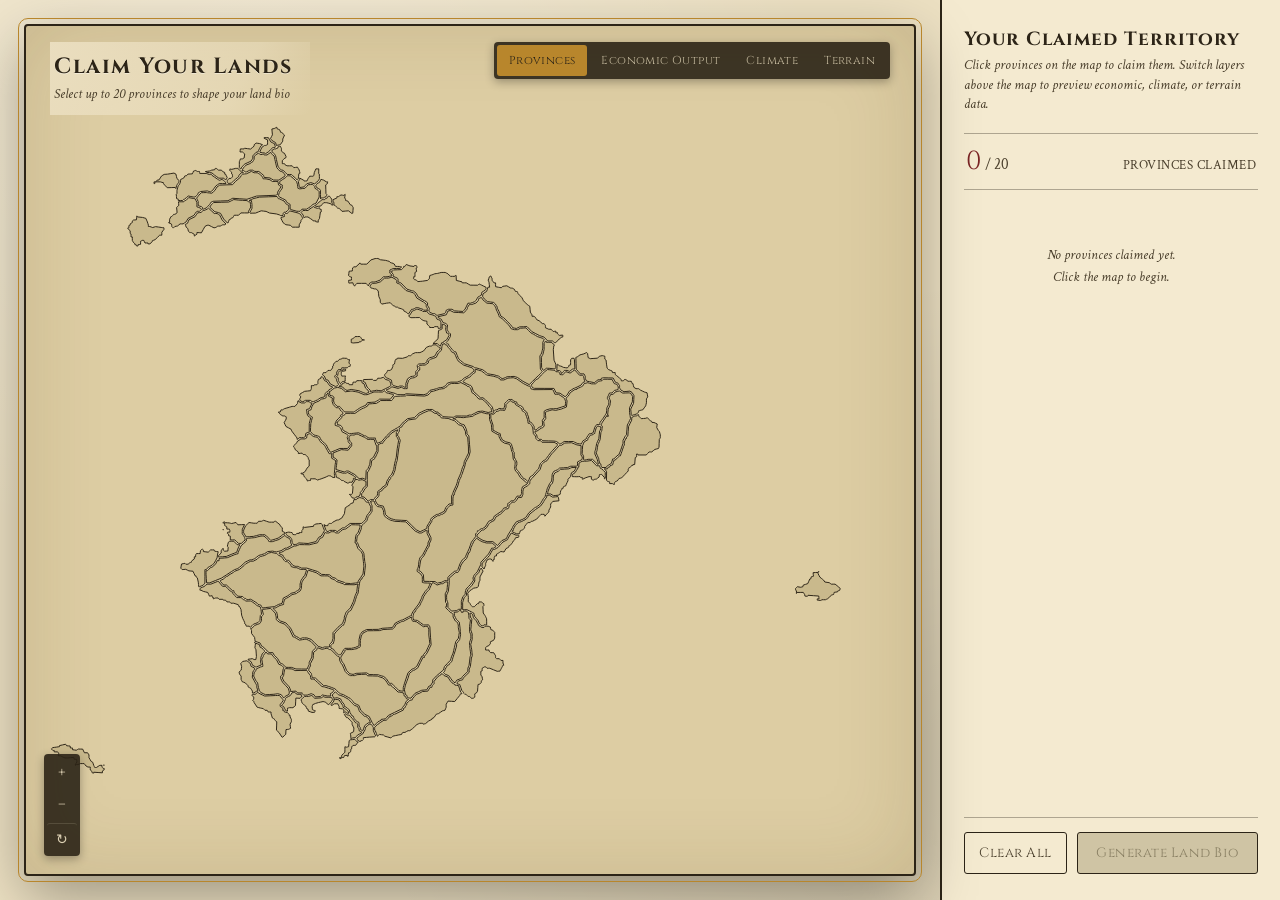
==== commit fd5b001a: "Rename land-claim-map.html to index.html" ====
--- a/index.html
+++ b/index.html
@@ -182,6 +182,37 @@
   white-space:nowrap;
 }
 
+.zoom-controls{
+  position:absolute;
+  bottom:18px;
+  left:18px;
+  z-index:6;
+  display:flex;
+  flex-direction:column;
+  gap:2px;
+  background: rgba(44,36,23,0.9);
+  border-radius:4px;
+  padding:3px;
+  box-shadow: 0 3px 10px rgba(0,0,0,0.3);
+}
+.zoom-btn{
+  width:30px; height:30px;
+  font-family:'Cinzel', serif;
+  font-size:16px;
+  color: rgba(236,224,194,0.9);
+  background:transparent;
+  border:none;
+  cursor:pointer;
+  border-radius:3px;
+  transition: background 0.15s ease;
+  line-height:1;
+}
+.zoom-btn:hover{ background: rgba(255,255,255,0.12); }
+.zoom-btn.zoom-reset{ font-size:14px; border-top:1px solid rgba(236,224,194,0.15); margin-top:2px; padding-top:4px; }
+
+.map-frame svg.panning{ cursor: grabbing; }
+.map-frame svg.pannable{ cursor: grab; }
+
 path.province{
   cursor: pointer;
   stroke: var(--ink);
@@ -429,6 +460,11 @@
       <div class="layer-tabs" id="layerTabs"></div>
       <div class="no-data-banner" id="noDataBanner"></div>
       <div class="legend" id="legend"></div>
+      <div class="zoom-controls" id="zoomControls">
+        <button class="zoom-btn" id="zoomIn" title="Zoom in">&#43;</button>
+        <button class="zoom-btn" id="zoomOut" title="Zoom out">&#8722;</button>
+        <button class="zoom-btn zoom-reset" id="zoomReset" title="Reset view">&#8635;</button>
+      </div>
       <svg id="mapSvg" viewBox="3413 706 542 425" xmlns="http://www.w3.org/2000/svg"></svg>
       <div class="tooltip" id="tooltip"></div>
     </div>
@@ -717,6 +753,121 @@
 
   render();
   setLayer(activeLayer);
+
+  // ---- Zoom & Pan ----
+  const BASE_VB = VIEWBOX.split(' ').map(Number); // [x, y, w, h]
+  let vb = BASE_VB.slice();
+  const MIN_SCALE = 0.35; // how far in (smaller w/h = more zoomed in)
+  const MAX_SCALE = 6;    // how far out relative to base
+
+  function applyViewBox(){
+    svg.setAttribute('viewBox', vb.join(' '));
+  }
+
+  function clampViewBox(){
+    // clamp width/height to scale bounds
+    const minW = BASE_VB[2] / MAX_SCALE;
+    const maxW = BASE_VB[2] * MIN_SCALE_INV();
+    vb[2] = Math.max(minW, Math.min(vb[2], BASE_VB[2] * (1/MIN_SCALE)));
+    vb[3] = Math.max(BASE_VB[3] / MAX_SCALE, Math.min(vb[3], BASE_VB[3] * (1/MIN_SCALE)));
+  }
+  function MIN_SCALE_INV(){ return 1/MIN_SCALE; }
+
+  function zoomAt(clientX, clientY, factor){
+    const rect = mapFrame.getBoundingClientRect();
+    const px = (clientX - rect.left) / rect.width;
+    const py = (clientY - rect.top) / rect.height;
+    const mx = vb[0] + px * vb[2];
+    const my = vb[1] + py * vb[3];
+
+    let newW = vb[2] * factor;
+    let newH = vb[3] * factor;
+    const maxW = BASE_VB[2] / MIN_SCALE;
+    const minW = BASE_VB[2] / MAX_SCALE;
+    newW = Math.max(minW, Math.min(newW, maxW));
+    newH = Math.max(BASE_VB[3] / MAX_SCALE, Math.min(newH, BASE_VB[3] / MIN_SCALE));
+
+    vb[0] = mx - px * newW;
+    vb[1] = my - py * newH;
+    vb[2] = newW;
+    vb[3] = newH;
+    applyViewBox();
+    updateZoomCursor();
+  }
+
+  function resetView(){
+    vb = BASE_VB.slice();
+    applyViewBox();
+    updateZoomCursor();
+  }
+
+  function updateZoomCursor(){
+    const zoomedIn = vb[2] < BASE_VB[2] - 0.01;
+    svg.classList.toggle('pannable', zoomedIn);
+  }
+
+  // wheel zoom, centered on cursor
+  mapFrame.addEventListener('wheel', function(e){
+    e.preventDefault();
+    const factor = e.deltaY > 0 ? 1.15 : 1/1.15;
+    zoomAt(e.clientX, e.clientY, factor);
+  }, { passive: false });
+
+  // drag to pan
+  let dragging = false;
+  let dragMoved = false;
+  let lastX = 0, lastY = 0;
+
+  svg.addEventListener('mousedown', function(e){
+    dragging = true;
+    dragMoved = false;
+    lastX = e.clientX;
+    lastY = e.clientY;
+    svg.classList.add('panning');
+  });
+  window.addEventListener('mousemove', function(e){
+    if(!dragging) return;
+    const dx = e.clientX - lastX;
+    const dy = e.clientY - lastY;
+    if(Math.abs(dx) > 2 || Math.abs(dy) > 2) dragMoved = true;
+    if(!dragMoved) return;
+    const rect = mapFrame.getBoundingClientRect();
+    vb[0] -= dx * (vb[2] / rect.width);
+    vb[1] -= dy * (vb[3] / rect.height);
+    lastX = e.clientX;
+    lastY = e.clientY;
+    applyViewBox();
+    hideTooltip();
+  });
+  window.addEventListener('mouseup', function(){
+    dragging = false;
+    svg.classList.remove('panning');
+  });
+
+  // suppress click-to-select if the mousedown/up was actually a drag
+  svg.addEventListener('click', function(e){
+    if(dragMoved){
+      e.stopPropagation();
+      e.preventDefault();
+    }
+  }, true);
+
+  // double-click to zoom in on a spot
+  svg.addEventListener('dblclick', function(e){
+    zoomAt(e.clientX, e.clientY, 0.6);
+  });
+
+  document.getElementById('zoomIn').addEventListener('click', function(){
+    const rect = mapFrame.getBoundingClientRect();
+    zoomAt(rect.left + rect.width/2, rect.top + rect.height/2, 0.75);
+  });
+  document.getElementById('zoomOut').addEventListener('click', function(){
+    const rect = mapFrame.getBoundingClientRect();
+    zoomAt(rect.left + rect.width/2, rect.top + rect.height/2, 1/0.75);
+  });
+  document.getElementById('zoomReset').addEventListener('click', resetView);
+
+  applyViewBox();
 })();
 
 </script>
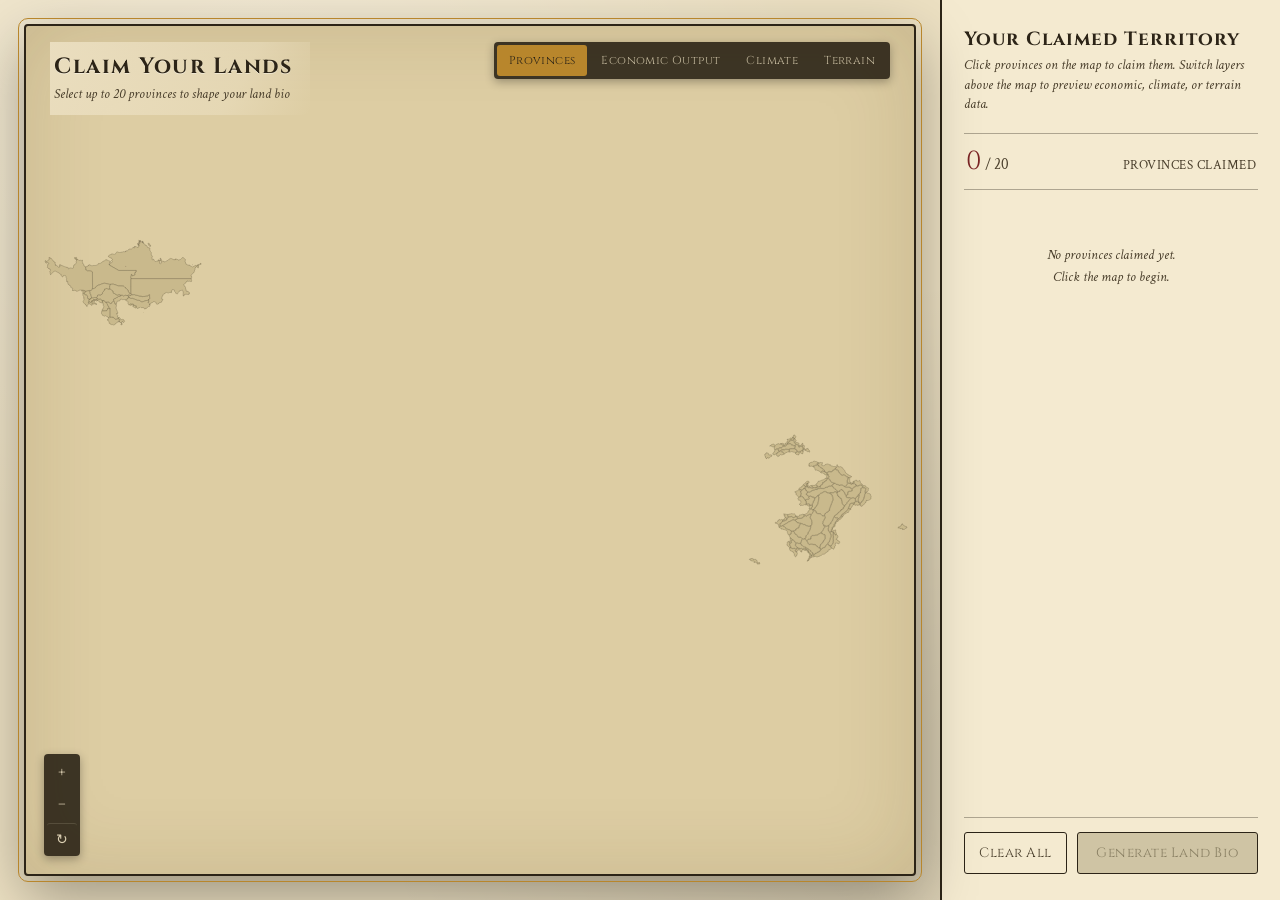
==== commit e5909298: "Rename land-claim-map.html to index.html" ====
--- a/index.html
+++ b/index.html
@@ -465,7 +465,7 @@
         <button class="zoom-btn" id="zoomOut" title="Zoom out">&#8722;</button>
         <button class="zoom-btn zoom-reset" id="zoomReset" title="Reset view">&#8635;</button>
       </div>
-      <svg id="mapSvg" viewBox="3413 706 542 425" xmlns="http://www.w3.org/2000/svg"></svg>
+      <svg id="mapSvg" viewBox="0 0 2709.3333 1354.6666" xmlns="http://www.w3.org/2000/svg"></svg>
       <div class="tooltip" id="tooltip"></div>
     </div>
   </div>
@@ -493,9 +493,11 @@
 </div>
 
 <script>
-const PROVINCES = [{"id": "path222", "d": "m 610.16935,-1617.8238 -1.67866,-0.025 -1.05833,-0.6268 -1.05834,-0.6267 -1.78956,-0.1766 -1.78957,-0.1766 -0.16013,-0.638 -0.16013,-0.638 -1.44799,-1.1796 -1.448,-1.1795 -1.23252,-0.01 -1.23251,-0.01 -0.66146,-0.3782 -0.66146,-0.3781 -0.86085,-0.01 -0.86086,-0.01 -0.98731,0.5291 -0.98731,0.5292 -0.40079,-0.01 -0.4008,-0.01 -0.51359,-0.3885 -0.51359,-0.3885 h -0.48539 -0.48539 l 0.41801,-0.8083 0.418,-0.8083 0.84556,-0.8705 0.84556,-0.8705 1.15095,-0.4463 1.15095,-0.4463 0.92484,-0.6284 0.92485,-0.6285 0.3716,-0.7163 0.3716,-0.7162 v -0.7278 -0.7279 l 0.50148,-0.631 0.50149,-0.631 0.77369,-0.4497 0.77369,-0.4498 0.7731,0.4011 0.77309,0.4011 0.84152,-0.1579 0.84151,-0.1579 0.16854,0.2727 0.16854,0.2727 h 0.87073 0.87073 l 1.15086,-0.8336 1.15087,-0.8337 0.11767,0.353 0.11767,0.353 0.91641,0.8395 0.9164,0.8396 0.22267,1.0302 0.22266,1.0302 0.30031,1.3229 0.30031,1.3229 0.29172,1.1785 0.29171,1.1786 0.89398,0.9895 0.89398,0.9895 0.90536,0.2988 0.90536,0.2988 0.77552,0.9408 0.77553,0.9409 -0.13077,0.3408 -0.13077,0.3408 -1.80714,1.2124 -1.80714,1.2125 z", "fill": "#faa569", "econ": "Energy Oriented", "label": "Province 1", "num": 1}, {"id": "path221", "d": "m 672.32377,-1457.3374 -0.46068,0.1955 -0.53151,-1.24 -0.53151,-1.24 v -0.3749 -0.3749 h -1.98797 -1.98796 l -0.58149,-0.3308 -0.58149,-0.3307 -0.35986,-0.3307 -0.35986,-0.3308 h -0.40543 -0.40543 l -1.81043,-0.9513 -1.81043,-0.9514 -1.46941,0.1576 -1.46941,0.1576 -1.40678,0.154 -1.40678,0.154 -0.90832,-0.5487 -0.90833,-0.5487 -0.66145,-0.3177 -0.66146,-0.3177 -0.45714,-0.5443 -0.45714,-0.5444 -0.006,-0.4273 -0.006,-0.4274 -0.54336,-0.6907 -0.54336,-0.6908 -1.04414,-0.3129 -1.04414,-0.3128 v -0.7393 -0.7392 l 1.32292,-1.3229 1.32291,-1.323 v -0.3833 -0.3833 l 0.99219,-0.5827 0.99219,-0.5826 0.21158,-0.3696 0.21159,-0.3695 h 2.86838 2.86838 l 1.28566,-0.9148 1.28566,-0.9147 1.1578,-0.6728 1.15781,-0.6727 h 0.22415 0.22416 l 1.13158,-0.6291 1.13158,-0.6291 0.32602,-0.6539 0.32602,-0.6538 2.38673,-0.1694 2.38674,-0.1694 1.12371,-0.7039 1.1237,-0.7038 0.13229,-0.1662 0.13229,-0.1661 h 3.40762 3.40762 l 0.62596,-0.7824 0.62597,-0.7823 10e-4,-0.3024 10e-4,-0.3024 0.46302,-0.1903 0.46302,-0.1902 3.175,-0.1355 3.175,-0.1356 0.29082,-0.231 0.29083,-0.231 5.44514,0.2792 5.44514,0.2791 1.03728,-0.2794 1.03728,-0.2793 0.83352,-0.7965 0.83353,-0.7966 v -0.2413 -0.2412 l 0.8599,-0.175 0.85989,-0.1751 0.92605,-0.2808 0.92604,-0.2807 0.92604,-0.3244 0.92604,-0.3243 1.32292,-0.1858 1.32291,-0.1857 1.05834,-0.6863 1.05833,-0.6863 0.36531,-0.5135 0.36531,-0.5134 0.88296,-0.3689 0.88297,-0.3689 h 2.08568 2.08568 l 0.80677,-0.2813 0.80676,-0.2812 1.85886,0.9361 1.85887,0.9361 0.16759,0.2712 0.1676,0.2711 h 0.49434 0.49435 l 0.56437,0.7175 0.56437,0.7175 0.30525,1.1413 0.30526,1.1413 0.67093,0.4311 0.67094,0.431 1.46103,1.5466 1.46103,1.5467 h 0.97097 0.97097 l 1.47787,1.2932 1.47788,1.2933 0.74774,1.0218 0.74775,1.0219 0.5679,0.504 0.5679,0.504 v 0.5056 0.5055 l 0.25797,0.4821 0.25798,0.482 -1.20101,0.3024 -1.20101,0.3024 -1.74498,-0.4376 -1.74498,-0.4376 -1.34688,0.1409 -1.34688,0.1409 -2.07501,1.0824 -2.075,1.0823 h -0.61969 -0.61975 l -0.74483,0.2952 -0.74483,0.2952 -3.3254,-0.017 -3.3254,-0.017 -0.77564,0.4028 -0.77564,0.4027 -3.15439,-0.188 -3.15439,-0.188 -0.88932,-0.8893 -0.88933,-0.8893 h -0.32441 -0.32441 l -0.33047,-0.5292 -0.33047,-0.5291 h -0.5454 -0.5454 l -1.15368,-0.7938 -1.15367,-0.7937 h -1.57367 -1.57366 l -1.0245,0.4191 -1.0245,0.4192 -1.43179,0.6911 -1.43179,0.6911 -1.45698,1.3779 -1.45698,1.3778 -2.09465,0.3258 -2.09466,0.3259 -1.78468,1.5513 -1.78468,1.5512 -0.32968,0.5957 -0.32968,0.5957 -0.972,0.6371 -0.97201,0.637 -1.85209,1.0536 -1.85208,1.0535 -1.40386,1.3521 -1.40386,1.3522 -1.57062,1.8325 -1.57062,1.8326 -0.86198,0.3145 -0.86198,0.3145 z", "fill": "#faa569", "econ": "Energy Oriented", "label": "Province 2", "num": 2}, {"id": "path220", "d": "m 666.42339,-1422.0156 -0.27564,0.01 -1.14158,-1.1631 -1.14158,-1.1632 -0.76559,-0.1531 -0.7656,-0.1532 v -0.8827 -0.8828 l 0.46302,-0.5129 0.46302,-0.5129 0.52917,-1.0062 0.52917,-1.0062 0.7276,-0.6495 0.72761,-0.6495 v -4.1693 -4.1692 l 0.5355,-0.9219 0.5355,-0.922 0.62909,-1.3229 0.62909,-1.3229 0.17603,-1.5107 0.17604,-1.5107 0.90833,-0.5614 0.90833,-0.5614 v -0.3532 -0.3533 l 0.23547,-0.088 0.23547,-0.088 0.82286,-1.8225 0.82287,-1.8225 v -2.0311 -2.0311 l 0.93502,-0.4459 0.93501,-0.4458 h 0.49189 0.49188 l 0.12883,-0.3358 0.12882,-0.3357 1.37759,-1.6486 1.37759,-1.6487 h 0.37398 0.37397 v -0.3763 -0.3763 l 1.25677,-1.0772 1.25677,-1.0772 h 0.33073 0.33073 v -0.2359 -0.2358 l 1.06369,-0.4256 1.06369,-0.4256 h 0.12305 0.12305 l -0.52429,0.8599 -0.52429,0.8599 -9.9e-4,1.2243 -9.9e-4,1.2244 0.38334,0.3182 0.38334,0.3181 0.30558,0.9259 0.30557,0.9259 -0.409,2.4264 -0.409,2.4264 -0.30119,2.6458 -0.30119,2.6458 -0.4874,1.8521 -0.48741,1.8521 -0.29603,1.8521 -0.29602,1.8521 -0.58436,1.443 -0.58436,1.443 -0.60783,0.6597 -0.60783,0.6596 -0.88858,1.4692 -0.88858,1.4692 -0.29668,1.1132 -0.29668,1.1132 -1.18347,0.8499 -1.18347,0.8499 v 0.1972 0.1972 l -1.28817,0.9456 -1.28817,0.9456 -0.14101,1.251 -0.14101,1.251 -0.62134,0.5396 -0.62134,0.5397 -0.46912,0.7258 -0.46912,0.7259 h -1.00167 -1.00166 l -0.51359,0.3885 -0.51359,0.3884 z", "fill": "#faa569", "econ": "Energy Oriented", "label": "Province 3", "num": 3}, {"id": "path219", "d": "m 656.24799,-1371.6251 -0.66146,0.071 -1.57835,-0.1059 -1.57835,-0.1059 -0.27374,-0.2234 -0.27373,-0.2235 -2.09333,-0.7002 -2.09333,-0.7002 -0.77133,-0.649 -0.77134,-0.6491 -0.70721,-0.1757 -0.70721,-0.1757 -1.01873,-0.8164 -1.01873,-0.8164 -2.43723,-0.1389 -2.43723,-0.139 -1.17211,-0.862 -1.17212,-0.862 -3.33937,-1.0495 -3.33937,-1.0496 h -1.59481 -1.59481 l -1.15337,-0.5234 -1.15337,-0.5233 -0.79375,-0.018 -0.79375,-0.018 -0.70741,-0.3188 -0.70741,-0.3188 -1.24322,-1.5214 -1.24323,-1.5213 h -0.74923 -0.74922 l -0.93816,-1.2287 -0.93816,-1.2287 v -0.2291 -0.2291 l -1.25678,-0.5967 -1.25676,-0.5966 0.0526,-0.2606 0.0526,-0.2606 0.74111,-0.1671 0.74112,-0.1672 0.85463,-0.445 0.85464,-0.445 0.14058,-0.2275 0.14059,-0.2274 0.85578,-0.188 0.85579,-0.1879 1.95376,-1.0231 1.95376,-1.023 0.56086,-0.012 0.56086,-0.012 1.05833,-0.4167 1.05833,-0.4167 3.02039,0.056 3.02039,0.056 2.47991,-0.6058 2.47991,-0.6058 0.766,-1.3388 0.76599,-1.3388 0.77655,-0.2931 0.77656,-0.2931 0.87095,-1.6341 0.87095,-1.6341 0.27506,0.2751 0.27505,0.275 0.80698,-0.01 0.80698,-0.01 0.66146,-0.3782 0.66146,-0.3781 0.94162,-0.01 0.94161,-0.01 0.51359,0.3884 0.51359,0.3885 0.83109,0.01 0.83109,0.01 1.27996,-1.0577 1.27996,-1.0577 0.90196,-0.1692 0.90196,-0.1692 1.73286,-1.2953 1.73287,-1.2954 2.66246,0.075 2.66246,0.075 -0.0733,0.7938 -0.0733,0.7937 -0.55711,1.5875 -0.55712,1.5875 -0.49047,0.4364 -0.49046,0.4364 -0.24035,0.6322 -0.24034,0.6321 -0.19119,2.0403 -0.1912,2.0403 h 0.26341 0.26341 l 0.59981,1.6537 0.59981,1.6536 1.03792,1.0401 1.03792,1.0401 0.39754,0.7687 0.39755,0.7688 0.24054,2.1599 0.24054,2.1599 0.16381,1.4552 0.16381,1.4552 -0.27239,2.4031 -0.27238,2.4031 -1.47352,2.2015 -1.47352,2.2015 v 0.4545 0.4544 l -1.65365,0.1868 -1.65365,0.1867 z", "fill": "#faa569", "econ": "Energy Oriented", "label": "Province 4", "num": 4}, {"id": "path218", "d": "m 594.34228,-1345.0134 h -0.24015 l -0.16352,-0.2646 -0.16352,-0.2646 h -0.91698 -0.91697 l -0.24172,-0.6357 -0.24171,-0.6358 -0.28091,-0.1736 -0.2809,-0.1736 v -0.394 -0.3941 l -0.54638,-1.1117 -0.54639,-1.1117 -0.36315,-1.0583 -0.36316,-1.0583 -0.18453,-1.7198 -0.18453,-1.7198 -0.49881,-0.9922 -0.49881,-0.9922 h -0.22834 -0.22835 l -0.12462,-0.4765 -0.12461,-0.4766 -1.39184,-0.4495 -1.39183,-0.4495 h -0.86326 -0.86326 l -0.32938,-0.3969 -0.32938,-0.3968 h -0.83484 -0.83485 l -0.45308,-0.5292 -0.45309,-0.5292 h -0.64843 -0.64843 l -0.16353,-0.2646 -0.16352,-0.2645 h -1.14261 -1.14262 l -0.32937,-0.3969 -0.32938,-0.3969 h -0.74413 -0.74413 l -0.67868,0.258 -0.67868,0.2581 v -0.3903 -0.3904 h -0.23373 -0.23372 l -0.14686,-0.5616 -0.14686,-0.5615 -0.82341,0.1208 -0.82341,0.1209 -0.50972,-1.119 -0.50973,-1.1189 -1.36735,-0.328 -1.36735,-0.328 -0.68924,-0.3597 -0.68925,-0.3596 h -0.33073 -0.33073 v -0.4968 -0.4967 l 0.33073,-0.2527 0.33073,-0.2526 0.92604,-0.3585 0.92605,-0.3584 0.92018,-0.7442 0.92018,-0.7443 h 1.14873 1.14873 l 1.89984,-0.7697 1.89984,-0.7697 0.38277,-0.1075 0.38277,-0.1075 1.28052,1.5387 1.28052,1.5387 h 0.93931 0.93932 l 1.39556,1.4294 1.39556,1.4294 0.83048,0.4295 0.83048,0.4294 v 0.3245 0.3245 l 1.16989,1.2562 1.1699,1.2562 h 1.32334 1.32335 l 0.7861,0.6615 0.7861,0.6614 h 0.26014 0.26014 l 0.33509,0.4038 0.33509,0.4038 1.48324,-0.036 1.48324,-0.036 0.66519,0.36 0.66518,0.36 0.92232,0.6489 0.92231,0.6489 0.42791,0.4755 0.42791,0.4756 h 0.28725 0.28724 l 0.66626,0.3036 0.66625,0.3035 0.24827,0.821 0.24827,0.8209 0.14998,1.4413 0.14998,1.4413 -0.35925,0.4108 -0.35926,0.4107 -0.11942,1.5234 -0.11943,1.5234 -0.56887,0.6056 -0.56887,0.6055 -1.38269,0.4972 -1.38268,0.4972 -0.8796,0.8796 -0.87959,0.8796 z", "fill": "#faa569", "econ": "Energy Oriented", "label": "Province 5", "num": 5}, {"id": "path749590", "d": "m 625.63463,-1319.3842 -3.3856,-0.035 -1.32292,-0.4822 -1.32292,-0.4822 -1.71979,-0.014 -1.71979,-0.014 -1.10112,-1.0531 -1.10112,-1.0532 -0.67723,-0.2574 -0.67724,-0.2575 -0.80399,-1.4246 -0.804,-1.4246 -0.98952,-0.9341 -0.98953,-0.9342 -0.45072,-0.8257 -0.45071,-0.8257 h -1.15262 -1.15262 l -1.88773,-1.8251 -1.88772,-1.8252 -0.33778,-0.1126 -0.33778,-0.1126 -0.53678,-1.0201 -0.53679,-1.0201 -1.48684,-0.4923 -1.48683,-0.4922 -0.1633,-1.1914 -0.16329,-1.1913 -0.92956,-1.2174 -0.92956,-1.2174 v -0.8708 -0.8708 l -0.25803,-0.6787 -0.25804,-0.6787 h 0.36883 0.36883 l 0.85302,-0.9043 0.85302,-0.9044 1.53321,-0.559 1.53321,-0.559 0.54569,-0.883 0.54568,-0.8829 v -1.1899 -1.1898 l 0.56604,-0.7196 0.56603,-0.7196 -0.34406,-1.4343 -0.34407,-1.4342 0.10876,-0.1051 0.10876,-0.1051 2.4733,-0.2988 2.47331,-0.2989 1.39485,1.4517 1.39485,1.4517 0.29903,1.1876 0.29903,1.1875 v 0.7896 0.7897 l 0.95702,0.7888 0.95702,0.7889 1.60364,0.5847 1.60363,0.5847 1.40533,1.4743 1.40534,1.4743 1.21423,2.4631 1.21423,2.463 0.30989,7e-4 0.30988,7e-4 1.57271,0.9483 1.5727,0.9483 0.94084,-0.1525 0.94084,-0.1526 1.11889,-0.1688 1.1189,-0.1687 1.46046,0.7145 1.46047,0.7146 1.52168,1.5982 1.52168,1.5983 -0.0768,0.433 -0.0768,0.4329 -1.01405,0.926 -1.01406,0.9261 -0.1588,1.8166 -0.1588,1.8166 -0.80084,1.6439 -0.80084,1.6439 -0.003,0.6405 -0.003,0.6406 -0.6467,1.389 -0.64671,1.3891 z", "fill": "#faa569", "econ": "Energy Oriented", "label": "Province 6", "num": 6}, {"id": "path247", "d": "m 588.52922,-1624.678 h -0.21436 l -0.32128,-0.3871 -0.32129,-0.3871 0.007,-1.7957 0.007,-1.7957 0.34006,-0.8599 0.34005,-0.8599 h 0.62084 0.62085 l 0.49566,-0.2653 0.49567,-0.2653 0.18561,-1.2377 0.18561,-1.2377 -0.71342,-0.6137 -0.71343,-0.6136 h -0.72586 -0.72587 l 0.10811,-0.9261 0.10811,-0.926 h 1.14606 1.14607 l 0.12958,-0.2097 0.12959,-0.2097 1.83572,0.2538 1.83573,0.2537 1.08824,-0.904 1.08824,-0.9039 0.005,-0.4153 0.005,-0.4153 0.59532,-0.5108 0.59531,-0.5107 1.05833,0.1459 1.05834,0.1458 0.90397,0.3584 0.90397,0.3584 -0.51979,0.4218 -0.51979,0.4218 -0.43593,0.7937 -0.43593,0.7938 -0.43004,0.9682 -0.43005,0.9682 -0.60876,0.1528 -0.60876,0.1528 -0.95997,1.0626 -0.95997,1.0625 -9.8e-4,0.7269 -9.9e-4,0.7268 -0.53546,0.8783 -0.53547,0.8782 -1.91094,0.8821 -1.91095,0.8821 -0.98025,0.9702 -0.98026,0.9702 -0.16205,0.5106 -0.16205,0.5106 z", "fill": "#d3d800", "econ": "Production Focused", "label": "Province 7", "num": 7}, {"id": "path246", "d": "m 623.3496,-1618.2435 -0.30683,0.3848 -0.97164,-0.9622 -0.97164,-0.9623 -0.85308,-0.7276 -0.85307,-0.7276 h -1.22794 -1.22793 l -1.30303,-1.3229 -1.30302,-1.3229 h -0.45201 -0.45201 l -1.03568,-1.0254 -1.03568,-1.0254 -0.28107,-1.1574 -0.28108,-1.1575 -0.46908,-2.1166 -0.46907,-2.1167 -0.25526,-0.5292 -0.25527,-0.5291 -0.89028,-0.8295 -0.89028,-0.8294 v -0.3703 -0.3703 l 0.76843,-0.4539 0.76842,-0.4539 h 0.36945 0.36945 l 0.71214,-0.3308 0.71215,-0.3307 0.002,-0.3024 0.002,-0.3024 0.41851,-0.1606 0.41852,-0.1606 h 0.33276 0.33277 l 0.30705,0.6739 0.30706,0.6739 0.006,0.7151 0.006,0.7152 0.45713,0.5569 0.45714,0.557 0.45107,0.1578 0.45106,0.1577 0.49402,1.0051 0.49402,1.0051 -0.10459,0.463 -0.10459,0.463 h -0.23606 -0.23606 l -0.80287,0.7849 -0.80287,0.7848 v 0.9349 0.935 h 0.64831 0.64831 l 0.21158,0.3583 0.21159,0.3582 0.57792,0.3032 0.57791,0.3032 h 1.56389 1.56389 l 0.50332,0.5562 0.50332,0.5561 1.10817,-0.1519 1.10818,-0.1518 0.52047,0.8525 0.52047,0.8525 0.27308,1.0071 0.27308,1.0071 -0.35591,0.1365 -0.35591,0.1366 -0.17995,1.5504 -0.17995,1.5505 z", "fill": "#d3d800", "econ": "Production Focused", "label": "Province 8", "num": 8}, {"id": "path244", "d": "m 535.8317,-1615.6822 h -0.23372 v -0.5291 -0.5292 h 0.37211 0.3721 l -0.13838,0.5292 -0.13838,0.5291 z", "fill": "#d3d800", "econ": "Production Focused", "label": "Province 9", "num": 9}, {"id": "path243", "d": "m 625.77821,-1613.4498 -1.23331,0.1743 -0.13279,-0.2149 -0.13279,-0.2148 -0.29988,-1.6538 -0.29987,-1.6537 0.40921,-0.5842 0.4092,-0.5843 v -0.4516 -0.4517 l 1.25677,0.6955 1.25678,0.6955 0.0882,0.2119 0.0882,0.2119 h 0.85929 0.85928 l 0.36591,-0.7276 0.3659,-0.7276 0.49057,-0.7276 0.49057,-0.7276 h 0.97417 0.97418 l 0.28981,-0.1944 0.28982,-0.1944 0.14613,-0.9278 0.14614,-0.9279 0.48636,-1.1227 0.48636,-1.1226 h 0.86362 0.86363 v 1.4111 1.4111 l 0.18014,0.1802 0.18014,0.1801 0.0368,1.3853 0.0368,1.3853 -0.25144,0.5292 -0.25145,0.5292 -1.20148,1.0732 -1.20149,1.0733 -1.15024,-0.3786 -1.15024,-0.3787 -1.25181,0.3459 -1.25181,0.3458 -0.92604,0.9808 -0.92604,0.9807 z", "fill": "#d3d800", "econ": "Production Focused", "label": "Province 10", "num": 10}, {"id": "path242", "d": "m 549.17025,-1613.5658 -0.23046,0.9258 -0.20661,-0.3343 -0.20662,-0.3343 -2.43342,0.07 -2.43341,0.07 -1.12046,-1.1892 -1.12046,-1.1892 v -0.3197 -0.3198 l -0.99218,-0.2755 -0.99219,-0.2755 h -1.43007 -1.43007 l 0.46551,-0.5144 0.46551,-0.5144 0.56769,-0.081 0.56768,-0.081 0.79375,-1.2156 0.79375,-1.2155 0.79375,-0.4692 0.79375,-0.4693 1.05833,-0.079 1.05834,-0.079 1.92937,-0.3254 1.92937,-0.3254 0.59075,0.3162 0.59075,0.3162 0.32546,1.3701 0.32547,1.3701 0.67129,0.6225 0.67129,0.6224 -0.17099,0.5743 -0.17099,0.5743 -0.43547,0.6324 -0.43547,0.6324 -0.17624,0.2936 -0.17624,0.2937 z", "fill": "#d3d800", "econ": "Production Focused", "label": "Province 11", "num": 11}, {"id": "path241", "d": "m 656.64486,-1597.5207 -0.26458,0.079 -1.05834,-0.81 -1.05833,-0.81 -1.9408,0.1695 -1.9408,0.1694 -0.8857,-0.9391 -0.88571,-0.9391 h -0.40582 -0.40582 l -0.92604,-0.9261 -0.92605,-0.926 h -0.2734 -0.2734 v -0.9104 -0.9104 l -0.26459,-0.1636 -0.26458,-0.1635 v -0.6335 -0.6334 l 1.19063,-0.5267 1.19062,-0.5267 v -0.4117 -0.4118 h 0.46302 0.46302 l 0.76548,-0.5047 0.76548,-0.5046 0.88593,0.1437 0.88593,0.1438 0.39841,-0.3307 0.39841,-0.3306 -0.16277,1.1875 -0.16277,1.1876 0.29576,0.1828 0.29577,0.1828 v 0.5085 0.5085 l 0.66995,0.1682 0.66994,0.1681 0.78583,1.1422 0.78583,1.1421 0.46245,0.1493 0.46246,0.1492 0.40607,0.7283 0.40606,0.7283 -0.14148,1.699 -0.14149,1.699 z", "fill": "#d3d800", "econ": "Production Focused", "label": "Province 12", "num": 12}, {"id": "path240", "d": "m 622.10027,-1589.0915 h -2.13246 l -0.53284,-0.5673 -0.53285,-0.5673 -1.40458,-0.1755 -1.40459,-0.1755 -0.87434,-0.6451 -0.87433,-0.645 -0.60927,-1.258 -0.60927,-1.258 -0.002,-0.3205 -0.002,-0.3206 1.05833,-0.2849 1.05833,-0.285 v -0.5984 -0.5983 l 0.3175,-0.3175 0.3175,-0.3175 h 0.47866 0.47866 l 0.8266,-0.79 0.8266,-0.7899 0.69235,0.165 0.69234,0.165 1.85209,0.4749 1.85208,0.4749 0.6873,0.3358 0.68729,0.3358 0.49471,0.8064 0.49471,0.8065 0.2074,0.487 0.2074,0.487 -0.52951,0.6731 -0.52951,0.6732 v 0.299 0.2989 l -0.52917,0.9873 -0.52916,0.9873 -3.4e-4,0.7286 -3.4e-4,0.7286 z", "fill": "#d3d800", "econ": "Production Focused", "label": "Province 13", "num": 13}, {"id": "path239", "d": "m 690.81442,-1536.0426 h -0.0886 l -0.44433,-0.4909 -0.44432,-0.491 -0.9196,-0.4953 -0.9196,-0.4952 v -0.292 -0.292 l -0.59531,-0.2918 -0.59532,-0.2918 -1.05833,-0.3361 -1.05833,-0.3361 -0.25136,-0.2105 -0.25135,-0.2106 h -0.57615 -0.57614 l -0.32938,-0.3969 -0.32938,-0.3969 h -0.35174 -0.35174 l -0.92621,-0.9536 -0.9262,-0.9537 -1.13705,0.1392 -1.13706,0.1393 -1.4552,0.2852 -1.45521,0.2852 -0.46302,-0.5584 -0.46302,-0.5584 v -0.773 -0.7729 l -0.43527,-0.9837 -0.43526,-0.9837 -0.19351,-1.6679 -0.19351,-1.668 -0.60797,-0.6472 -0.60798,-0.6471 h -0.54919 -0.54919 l -1.11943,-0.3349 -1.11944,-0.3349 -0.27946,-0.2795 -0.27946,-0.2795 0.25772,-0.6778 0.25771,-0.6778 0.60474,-0.4236 0.60474,-0.4236 h 0.91006 0.91006 l 1.45101,-0.4574 1.45101,-0.4574 1.25695,-1.1301 1.25696,-1.1301 1.15175,-0.01 1.15175,-0.01 1.09901,-0.2538 1.09901,-0.2537 1.28224,0.7075 1.28224,0.7076 0.19438,0.2802 0.19439,0.2803 0.004,0.7411 0.004,0.7411 0.88322,0.3691 0.88322,0.369 1.96105,1.9584 1.96105,1.9584 2.28742,0.7165 2.28742,0.7165 0.38525,0.4483 0.38525,0.4483 0.62553,1.1393 0.62552,1.1393 1.93671,1.1758 1.93671,1.1758 h 0.1252 0.1252 l 0.79146,0.7052 0.79146,0.7052 v 0.6308 0.6309 l 0.395,0.7639 0.395,0.7638 -0.15872,0.4136 -0.15873,0.4137 h -0.97711 -0.97711 l -0.25135,-0.2438 -0.25136,-0.2437 -1.6453,-0.55 -1.6453,-0.55 h -0.40618 -0.40618 l -0.98731,0.5291 -0.98731,0.5292 h -0.42948 -0.42948 l -0.9662,1.4552 -0.96621,1.4552 z", "fill": "#d3d800", "econ": "Production Focused", "label": "Province 14", "num": 14}, {"id": "path238", "d": "m 646.85359,-1492.0197 -0.53086,0.1573 -1.51673,-0.725 -1.51673,-0.725 -0.79086,-1.2567 -0.79085,-1.2568 h -0.53364 -0.53364 l -0.56345,-1.1987 -0.56345,-1.1987 -0.54268,-0.3801 -0.54267,-0.3801 0.30534,-0.6702 0.30535,-0.6701 h 0.7533 0.75331 l 0.6214,-0.6615 0.62141,-0.6614 h 0.83017 0.83016 l 0.57892,-0.7831 0.57893,-0.783 v -0.5243 -0.5242 l 0.26458,-0.1636 0.26458,-0.1635 v -0.4546 -0.4546 l 0.77884,-0.8527 0.77884,-0.8527 h 0.49796 0.49796 l 0.6214,-0.6614 0.62141,-0.6615 h 0.36815 0.36815 l 0.57792,-0.3118 0.57792,-0.3118 1.19062,0.069 1.19063,0.069 0.41771,0.3747 0.4177,0.3747 h 0.44532 0.44531 l -0.17031,1.0651 -0.17032,1.065 0.45496,0.5028 0.45497,0.5027 -0.0924,0.4797 -0.0924,0.4796 -0.50742,0.098 -0.50741,0.098 -0.36834,0.3683 -0.36834,0.3684 h -1.68306 -1.68306 l -0.16795,0.5291 -0.16795,0.5292 h -0.84207 -0.84207 l -0.59531,0.8745 -0.59531,0.8744 v 0.709 0.709 l -0.52917,0.3305 -0.52917,0.3304 v 0.4246 0.4245 l 0.52917,0.4789 0.52917,0.4789 v 0.4703 0.4704 l 0.64919,1.2746 0.64919,1.2745 -0.45076,0.4354 -0.45075,0.4354 z", "fill": "#d3d800", "econ": "Production Focused", "label": "Province 15", "num": 15}, {"id": "path237", "d": "m 688.99017,-1491.3374 -0.33073,-0.01 -0.66145,-0.3782 -0.66146,-0.3781 -0.87729,-0.01 -0.87729,-0.01 -0.50945,0.2726 -0.50945,0.2727 -1.4652,-0.426 -1.46519,-0.4259 -0.41304,-0.6304 -0.41303,-0.6304 -0.13719,-1.0022 -0.13719,-1.0023 -1.15894,-0.5953 -1.15894,-0.5953 h -0.28024 -0.28024 l -0.6404,-0.7276 -0.64041,-0.7276 -0.004,-0.3969 -0.004,-0.3969 0.68387,-0.649 0.68387,-0.6491 0.23105,-0.6077 0.23105,-0.6077 h 0.68541 0.6854 l 0.51221,-0.2742 0.5122,-0.2741 0.39644,-0.9488 0.39644,-0.9488 v -0.4876 -0.4875 l 0.49838,-0.2667 0.49837,-0.2668 0.18657,-0.9944 0.18657,-0.9945 0.25041,-0.4679 0.2504,-0.4679 h 0.36552 0.36552 l 0.10396,-0.3119 0.10397,-0.3119 1.53665,0.062 1.53665,0.062 1.49029,-0.4516 1.49029,-0.4516 0.29375,-0.357 0.29375,-0.357 h 0.7095 0.7095 l 0.58424,-0.5602 0.58425,-0.5603 0.8514,-0.3658 0.8514,-0.3658 1.39756,-0.01 1.39756,-0.01 1.08877,-0.4944 1.08876,-0.4944 0.89184,-1.1098 0.89183,-1.1098 0.89598,-0.3743 0.89599,-0.3744 h 0.57857 0.57858 l 0.51359,-0.3885 0.51359,-0.3884 1.01254,-0.01 1.01254,-0.01 0.7771,0.7771 0.77709,0.7771 0.52527,0.1667 0.52527,0.1668 -0.29795,0.5567 -0.29795,0.5567 -0.76984,0.6478 -0.76983,0.6478 -0.58566,1.1914 -0.58566,1.1913 -0.66146,0.3581 -0.66146,0.3581 -1.08906,0.2716 -1.08906,0.2717 -0.69688,0.6968 -0.69687,0.6969 v 0.4751 0.4751 l -0.84864,0.6042 -0.84864,0.6043 -1.71229,0.1091 -1.71229,0.109 -0.50188,0.4676 -0.50188,0.4675 0.24288,0.8877 0.24287,0.8876 -0.12356,0.3638 -0.12355,0.3638 -0.4961,0.4961 -0.49609,0.4961 v 1.0174 1.0173 l -0.49635,0.4492 -0.49635,0.4492 -1.02501,0.1518 -1.025,0.1518 -0.9847,0.6614 -0.9847,0.6614 -0.53665,1.4344 -0.53666,1.4343 v 1.1807 1.1807 z", "fill": "#d3d800", "econ": "Production Focused", "label": "Province 16", "num": 16}, {"id": "path236", "d": "m 626.25368,-1482.6146 -0.30049,-0.018 -0.58949,-0.2845 -0.58949,-0.2845 -0.1644,-0.5179 -0.16439,-0.518 0.29086,-0.2909 0.29087,-0.2908 v -0.5557 -0.5556 l -0.27326,-0.2732 -0.27325,-0.2733 0.16768,-0.437 0.16769,-0.437 1.36234,-0.7739 1.36234,-0.774 1.80498,-0.1891 1.80498,-0.189 0.24554,-0.6459 0.24554,-0.6458 v -0.9088 -0.9088 h 0.77814 0.77813 l 0.16353,-0.2646 0.16352,-0.2646 h 0.72522 0.72521 l 0.3175,-0.3175 0.3175,-0.3175 0.004,-0.6747 0.004,-0.6747 0.16231,-0.6059 0.16231,-0.6059 0.76012,-0.3931 0.76012,-0.393 v -0.3618 -0.3618 l 0.37202,-0.1427 0.37201,-0.1428 0.3866,0.4452 0.3866,0.4452 0.36828,0.7913 0.36827,0.7913 0.72105,0.3456 0.72105,0.3456 0.82877,1.2046 0.82877,1.2046 0.89517,0.374 0.89516,0.374 -0.006,0.1949 -0.006,0.1949 -1.20264,0.7938 -1.20264,0.7937 -0.25606,0.463 -0.25606,0.463 h -0.29041 -0.29039 l -0.50126,0.578 -0.50126,0.578 -0.14718,0.6788 -0.14719,0.6788 -0.0964,0.3164 -0.0964,0.3163 -1.34578,0.3997 -1.34577,0.3996 -0.71856,0.5074 -0.71856,0.5075 -1.24225,0.5625 -1.24226,0.5625 -0.47753,-0.01 -0.47754,-0.01 -0.51359,-0.3884 -0.51359,-0.3885 h -1.47079 -1.47078 l -0.75785,0.3952 -0.75785,0.3953 z", "fill": "#d3d800", "econ": "Production Focused", "label": "Province 17", "num": 17}, {"id": "path235", "d": "m 623.42491,-1459.8347 -0.51443,0.2753 v -0.4217 -0.4217 l -0.74059,-0.9766 -0.74059,-0.9767 -0.84368,-1.105 -0.84369,-1.1049 -0.28503,-0.6256 -0.28503,-0.6256 -1.50413,-0.8094 -1.50413,-0.8095 -0.61188,-1.2706 -0.61187,-1.2706 0.215,-0.1584 0.215,-0.1583 0.46302,-0.8812 0.46302,-0.8811 v -0.6307 -0.6307 l -0.51177,-0.2739 -0.51177,-0.2739 h -0.52512 -0.52512 l -0.74905,-0.4361 -0.74905,-0.436 -0.61543,-0.7546 -0.61544,-0.7545 h 0.55584 0.55584 l 0.25149,-0.6615 0.25148,-0.6615 h 0.47685 0.47684 l 0.52189,-0.346 0.52189,-0.346 1.5875,-0.4721 1.58751,-0.4721 0.81253,-0.2402 0.81253,-0.2402 h 0.84484 0.84485 l 0.77127,-0.8599 0.77128,-0.8599 0.16303,-0.8599 0.16302,-0.8599 h 0.25259 0.2526 v 0.2578 0.2578 l 0.78061,0.4036 0.78061,0.4037 1.00533,-0.01 1.00532,-0.01 0.51359,-0.3885 0.51359,-0.3884 h 0.82491 0.8249 l 0.51359,0.3884 0.51359,0.3885 0.43713,0.01 0.43714,0.01 -0.65461,1.3891 -0.6546,1.389 -0.20698,0.3949 -0.20699,0.3949 -0.85114,0.2441 -0.85114,0.2441 0.17749,1.3454 0.17749,1.3454 0.30436,0.6516 0.30435,0.6515 0.79375,0.5391 0.79375,0.539 -0.4371,1.7198 -0.4371,1.7198 -0.0259,2.712 -0.0259,2.712 H 629.93443 629.55 l -0.64475,0.2937 -0.64476,0.2938 -0.16324,1.0208 -0.16323,1.0208 -0.50998,0.2729 -0.50998,0.273 h -1.3247 -1.32469 l -0.16264,0.2631 -0.16265,0.2632 z", "fill": "#d3d800", "econ": "Production Focused", "label": "Province 18", "num": 18}, {"id": "path234", "d": "m 803.80373,-1434.7152 -0.31511,-0.01 -0.46302,-0.2697 -0.46303,-0.2697 v -0.7806 -0.7806 h -0.7276 -0.7276 l -1.15631,0.4027 -1.1563,0.4027 -0.74879,0.3872 -0.74878,0.3872 h -0.14544 -0.14543 v -0.5292 -0.5292 h -0.51355 -0.51355 l -0.17589,-0.2846 -0.17589,-0.2845 -0.9642,0.057 -0.96421,0.057 -1.38906,-0.037 -1.38906,-0.037 v -0.659 -0.6591 l 0.85989,-0.5644 0.8599,-0.5644 0.85989,-1.396 0.8599,-1.396 v -0.291 -0.291 h 0.25009 0.25008 l 0.0806,-1.2356 0.0806,-1.2356 0.92604,-0.5299 0.92604,-0.5299 1.45521,-0.044 1.45521,-0.044 1.41774,-0.2155 1.41775,-0.2155 1.55377,1.6277 1.55377,1.6278 h 0.90521 0.9052 l 0.27792,0.7972 0.27792,0.7973 0.42189,0.1619 0.42189,0.1619 1.04586,1.0354 1.04587,1.0355 v 1.8262 1.8263 l -0.26458,0.1635 -0.26459,0.1635 v -0.4033 -0.4032 l -0.83324,-0.9491 -0.83324,-0.949 -0.68811,0.08 -0.68811,0.08 -0.0819,0.7081 -0.0818,0.7082 -0.89269,0.6809 -0.89269,0.6809 h -0.53121 -0.5312 l -0.16352,0.2646 -0.16353,0.2645 z", "fill": "#d3d800", "econ": "Production Focused", "label": "Province 19", "num": 19}, {"id": "path233", "d": "m 780.86244,-1425.34 -1.4595,0.1479 -0.862,-0.5242 -0.86199,-0.5242 h -0.94909 -0.9491 l 0.16244,-0.8599 0.16244,-0.8599 0.80092,-1.965 0.80091,-1.9649 0.51102,-0.358 0.51102,-0.3579 0.27339,-0.9844 0.27339,-0.9844 0.0142,-1.3229 0.0142,-1.3229 0.45031,-0.926 0.45031,-0.9261 1.10587,-0.5314 1.10588,-0.5314 0.63339,-0.5507 0.63339,-0.5508 2.53673,-0.1783 2.53674,-0.1783 0.94102,-0.3932 0.94103,-0.3932 h 1.34834 1.34835 l -0.61225,1.1022 -0.61224,1.1021 -0.86315,0.5134 -0.86315,0.5134 -0.29468,1.1703 -0.29469,1.1703 -0.76039,0.814 -0.7604,0.814 7.4e-4,0.4351 7.3e-4,0.435 -0.51603,1.0584 -0.51602,1.0583 -0.13939,0.467 -0.13938,0.467 -0.69384,0.2638 -0.69385,0.2638 -0.13754,0.5259 -0.13755,0.526 h -0.36602 -0.36601 v 0.3645 0.3645 l -0.36811,0.3055 -0.36812,0.3055 -0.17139,1.1429 -0.17139,1.1429 -0.58498,0.2832 -0.58497,0.2831 z", "fill": "#d3d800", "econ": "Production Focused", "label": "Province 20", "num": 20}, {"id": "path231", "d": "m 607.51764,-1398.0948 -0.70847,0.1652 -0.41017,-0.4102 -0.41017,-0.4101 -0.20428,-0.3237 -0.20428,-0.3237 -1.1721,-0.9862 -1.1721,-0.9862 h -1.53693 -1.53692 l -1.92118,0.5092 -1.92118,0.5091 -2.24896,0.1582 -2.24896,0.1581 -0.76997,-1.2626 -0.76997,-1.2626 0.0185,-0.7937 0.0185,-0.7938 0.55968,-1.2941 0.55968,-1.2942 1.06936,-1.0378 1.06935,-1.0378 1.50371,0.2127 1.50371,0.2126 0.99622,-0.01 0.99622,-0.01 0.40784,-0.5823 0.40785,-0.5822 h 0.89859 0.89858 l 0.66539,-0.3032 0.66538,-0.3032 1.68083,0.5678 1.68082,0.5677 h 1.48708 1.48709 l 0.16352,-0.2646 0.16352,-0.2645 h 0.34565 0.34564 l 1.35853,1.1051 1.35854,1.1051 v 0.2536 0.2536 l 0.66146,0.613 0.66146,0.613 v 1.0767 1.0766 l 0.66145,0.3014 0.66146,0.3014 v 0.619 0.619 h -0.49677 -0.49677 l -0.34791,0.4192 -0.3479,0.4192 -1.0955,0.7537 -1.09549,0.7537 -1.56556,0.5142 -1.56556,0.5142 z", "fill": "#d3d800", "econ": "Production Focused", "label": "Province 21", "num": 21}, {"id": "path230", "d": "m 621.80862,-1395.4109 -0.96958,0.1771 -0.43158,-0.6587 -0.43158,-0.6587 -0.16216,-1.0202 -0.16216,-1.0201 -0.39533,-0.6106 -0.39533,-0.6105 -0.9775,-0.4987 -0.9775,-0.4987 -0.43729,-0.6674 -0.43729,-0.6674 v -0.2444 -0.2445 l 0.90054,-0.1689 0.90054,-0.169 1.03209,0.1651 1.03209,0.165 0.25018,0.5698 0.25018,0.5698 0.81629,0.08 0.81628,0.08 0.34059,-0.4104 0.34059,-0.4104 h 0.76136 0.76135 v -0.2646 -0.2646 h 0.79375 0.79375 v -0.6425 -0.6426 l 0.39688,-0.3969 0.39687,-0.3968 v -0.7087 -0.7087 l 0.4629,0.1777 0.46291,0.1776 2.71209,-0.3315 2.7121,-0.3314 v -0.3403 -0.3402 l 0.7276,-0.3683 0.72761,-0.3684 1.61406,-0.1763 1.61406,-0.1762 0.27434,0.3393 0.27433,0.3394 0.69129,1.7406 0.69129,1.7405 v 0.2093 0.2092 l -0.94795,1.5605 -0.94796,1.5605 -0.78155,0.4041 -0.78156,0.4042 -0.7947,1.2915 -0.7947,1.2916 -2.43673,0.5784 -2.43672,0.5785 -2.84623,-0.1669 -2.84623,-0.1668 -0.59335,0.3821 -0.59336,0.3821 z", "fill": "#d3d800", "econ": "Production Focused", "label": "Province 22", "num": 22}, {"id": "path229", "d": "m 563.1172,-1369.6197 h -0.21816 l -0.1288,-1.389 -0.1288,-1.3891 -0.29449,-1.3229 -0.29448,-1.3229 -0.39495,-0.2938 -0.39496,-0.2937 v -0.3016 -0.3015 h -0.268 -0.26801 l -0.67379,-1.4231 -0.67379,-1.4231 -1.24101,-0.1198 -1.24102,-0.1199 -0.97405,-0.463 -0.97406,-0.463 -1.07694,0.078 -1.07695,0.078 -0.42936,-0.4293 -0.42935,-0.4294 0.23179,-1.2687 0.2318,-1.2688 1.03902,-0.2158 1.03903,-0.2159 0.27026,0.2703 0.27027,0.2702 h 0.70035 0.70035 l 0.61013,-0.5292 0.61013,-0.5291 h 0.33857 0.33856 l 0.15278,-0.4814 0.15279,-0.4814 0.79108,-0.5849 0.79109,-0.5848 v -0.6536 -0.6535 h 0.39688 0.39687 l 0.004,-0.5953 0.004,-0.5953 0.25101,-0.3969 0.25101,-0.3969 h 1.134 1.134 l 0.0843,-0.878 0.0843,-0.878 0.52876,-0.5288 0.52876,-0.5287 0.37917,0.3147 0.37917,0.3147 v 0.4777 0.4777 l 1.47276,0.184 1.47277,0.184 0.72452,-0.6941 0.72453,-0.6941 h 1.08169 1.0817 l 0.15047,0.3921 0.15047,0.3921 1.09212,0.1747 1.09211,0.1746 -0.17704,0.69 -0.17705,0.69 -0.17734,1.1906 -0.17734,1.1907 -0.90318,1.6657 -0.90318,1.6656 -0.9489,0.7455 -0.9489,0.7454 -0.83654,0.4279 -0.83653,0.4278 -0.50147,0.6375 -0.50147,0.6375 -0.51408,0.1019 -0.51408,0.1019 v 4.129 4.129 l -0.52917,0.5951 -0.52917,0.5952 -1.14641,0.4949 -1.14641,0.4948 z", "fill": "#d3d800", "econ": "Production Focused", "label": "Province 23", "num": 23}, {"id": "path228", "d": "m 736.17222,-1345.8072 h -0.47787 l -0.69118,-0.5436 -0.69118,-0.5437 -0.49941,-1.11 -0.4994,-1.1099 -1.01824,-1.2413 -1.01823,-1.2413 -0.28094,-1.0013 -0.28094,-1.0013 -0.65477,-0.3204 -0.65478,-0.3204 -1.38419,-0.6782 -1.3842,-0.6781 h -1.32778 -1.32779 v -2.2186 -2.2186 l 0.44053,-1.4194 0.44052,-1.4195 0.7501,-0.8063 0.7501,-0.8064 v -0.7235 -0.7235 l 0.40881,-0.9837 0.4088,-0.9837 1.27101,-1.3229 1.271,-1.3229 0.84287,-1.2836 0.84287,-1.2835 -0.0556,-0.9654 -0.0556,-0.9654 0.34194,-0.6615 0.34195,-0.6614 0.99902,-1.0584 0.99903,-1.0583 0.19709,-0.6615 0.19709,-0.6614 0.46834,-0.5999 0.46834,-0.6 0.56775,0.9187 0.56775,0.9186 -0.9402,1.7717 -0.94019,1.7717 v 1.0358 1.0359 l -0.27008,0.5046 -0.27008,0.5047 -0.2598,1.3699 -0.2598,1.37 -0.2791,0.3363 -0.2791,0.3362 -1.10313,0.1864 -1.10313,0.1864 -1.25204,0.8432 -1.25204,0.8431 -0.56832,0.7225 -0.56832,0.7225 0.19634,1.2452 0.19634,1.2452 -0.0521,1.3276 -0.0521,1.3276 0.6778,0.6368 0.67779,0.6367 v 0.3047 0.3046 l 0.61236,0.5753 0.61237,0.5753 h 0.56944 0.56944 l 0.92604,-0.9261 0.92604,-0.926 h 0.37484 0.37483 l 0.13838,-0.5292 0.13839,-0.5291 h 0.69694 0.69694 l 0.78304,0.5789 0.78303,0.5789 v 0.5588 0.5588 l -0.29465,0.2946 -0.29466,0.2947 0.0988,1.9567 0.0988,1.9566 0.52657,0.7491 0.52658,0.7492 0.16778,0.2936 0.16777,0.2936 0.33379,0.7161 0.33379,0.7161 0.0276,1.8637 0.0276,1.8637 -0.84428,-10e-5 -0.84429,-10e-5 -0.16352,0.2646 -0.16352,0.2645 z", "fill": "#d3d800", "econ": "Production Focused", "label": "Province 24", "num": 24}, {"id": "path227", "d": "m 596.12142,-1304.7985 h -0.46302 v -0.5641 -0.5641 l -0.51089,-0.825 -0.5109,-0.825 -0.81202,-0.4779 -0.81203,-0.478 v -0.3317 -0.3317 l -0.84875,-0.8681 -0.84876,-0.8682 -0.9674,-0.387 -0.96739,-0.3871 -0.30051,-0.6596 -0.30052,-0.6595 v -1.0102 -1.0102 l -0.4871,-0.631 -0.48711,-0.631 -0.15216,-0.6052 -0.15216,-0.6052 0.65901,-0.611 0.65901,-0.6111 0.14006,-1.0443 0.14006,-1.0442 -0.26744,-0.9686 -0.26745,-0.9686 0.5898,-0.6364 0.5898,-0.6364 1.25529,-0.1883 1.25529,-0.1882 0.57766,0.4067 0.57765,0.4068 0.42136,0.3397 0.42136,0.3397 0.31395,0.9534 0.31396,0.9533 1.04759,0.5019 1.04758,0.5018 0.003,0.3657 0.003,0.3656 -0.52965,0.857 -0.52966,0.857 -0.16437,1.5727 -0.16437,1.5726 0.99976,1.8349 0.99976,1.8349 0.35409,0.6615 0.3541,0.6615 0.005,0.5291 0.005,0.5292 0.38136,1.2568 0.38135,1.2567 h -0.45036 -0.45037 l -0.79375,0.5257 -0.79375,0.5257 z", "fill": "#d3d800", "econ": "Production Focused", "label": "Province 25", "num": 25}, {"id": "path226", "d": "m 730.16257,-1301.5602 -0.56562,0.138 -0.75729,-0.6194 -0.7573,-0.6194 -0.4169,-0.01 -0.4169,-0.01 -0.62141,-0.6614 -0.6214,-0.6615 h -0.36966 -0.36965 l -0.37798,-0.378 -0.37797,-0.3779 v -0.2003 -0.2003 l -0.50098,-0.5462 -0.50097,-0.5462 -0.65584,-1.8437 -0.65583,-1.8436 -0.82757,-0.2145 -0.82756,-0.2144 v -0.379 -0.379 l 0.55631,-0.5183 0.55632,-0.5183 1.16403,-0.3437 1.16403,-0.3437 0.15677,-0.4939 0.15678,-0.494 1.82704,-1.777 1.82705,-1.777 v -0.9916 -0.9915 l 0.3611,-0.7145 0.3611,-0.7144 0.32822,-2.6459 0.32822,-2.6458 0.26781,-0.7251 0.2678,-0.7252 -0.16996,-1.7884 -0.16996,-1.7884 -0.30087,-1.6251 -0.30086,-1.6251 0.43974,-1.5673 0.43974,-1.5672 v -1.627 -1.6271 l -0.43293,-1.266 -0.43293,-1.266 0.32616,-3.2486 0.32616,-3.2487 -0.42718,-0.652 -0.42718,-0.6519 -0.16347,-1.1926 -0.16347,-1.1927 0.36669,0.01 0.3667,0.01 0.43792,0.3331 0.43793,0.3331 0.29,1.077 0.29001,1.077 0.87822,0.9312 0.87823,0.9312 0.73496,1.4526 0.73496,1.4526 1.0022,0.5633 1.0022,0.5633 h 0.57819 0.57818 l 0.39688,-0.3969 0.39687,-0.3969 h 0.88992 0.88992 l 0.65417,0.2487 0.65418,0.2488 0.17519,0.7976 0.17518,0.7976 0.57693,0.1739 0.57692,0.1738 0.59532,0.6731 0.59531,0.673 -0.004,1.7448 -0.004,1.7448 -0.33402,0.6614 -0.33401,0.6615 -0.985,0.4651 -0.98501,0.4651 -0.008,0.5932 -0.008,0.5933 -0.6404,0.7276 -0.64041,0.7276 h -0.36856 -0.36856 l -0.43788,0.4838 -0.43788,0.4839 v 0.7067 0.7068 h 1.05833 1.05833 v 0.3559 0.3559 l 0.48386,0.4378 0.48385,0.4379 0.90521,0.011 0.90521,0.011 0.59531,0.9332 0.59532,0.9332 v 0.5902 0.5902 l 0.3175,0.3175 0.3175,0.3175 h 0.83211 0.83212 l 0.47889,0.5291 0.47889,0.5292 h 0.62045 0.62045 v 0.7765 0.7766 l 0.25804,0.6787 0.25803,0.6786 h -0.23865 -0.23866 l -0.36758,0.7276 -0.36758,0.7276 -0.35438,0.6615 -0.35438,0.6615 -0.184,0.3968 -0.184,0.3969 -0.84956,0.084 -0.84957,0.084 -2.30464,-0.9441 -2.30463,-0.944 h -0.82162 -0.82161 l -0.32938,-0.3969 -0.32937,-0.3968 h -0.50608 -0.50608 l -0.65215,0.4273 -0.65215,0.4273 v 0.7716 0.7716 l -0.39687,0.1523 -0.39688,0.1523 v 1.1035 1.1034 l 0.37501,0.5354 0.37501,0.5354 0.17438,0.9295 0.17437,0.9295 -0.41709,0.3462 -0.4171,0.3461 v 0.4563 0.4563 l -0.46681,0.5382 -0.46682,0.5383 -0.52537,0.1001 -0.52537,0.1 -0.14839,1.9819 -0.14839,1.9818 -0.20456,0.4472 -0.20455,0.4471 -0.63924,0.4189 -0.63925,0.4188 v 1.0199 1.0198 l -0.33072,0.2588 -0.33073,0.2587 z", "fill": "#d3d800", "econ": "Production Focused", "label": "Province 26", "num": 26}, {"id": "path225", "d": "m 616.89121,-1293.7051 -0.19843,-0.021 -0.32522,-0.1316 -0.32522,-0.1316 -0.69215,-1.2717 -0.69215,-1.2718 -0.63109,-0.2875 -0.63109,-0.2875 0.67788,-0.7315 0.67788,-0.7314 0.50756,-1.1142 0.50755,-1.1142 v -0.316 -0.3161 l 0.46302,-0.3551 0.46303,-0.355 1.05833,-0.5398 1.05833,-0.5398 0.53274,-0.8541 0.53275,-0.8541 0.76253,-0.088 0.76253,-0.087 0.74453,0.5505 0.74454,0.5504 h 1.22611 1.2261 l 0.13838,0.5292 0.13838,0.5292 h 0.2211 0.22109 l -0.65652,0.7083 -0.65651,0.7084 -1.28144,-0.058 -1.28145,-0.058 -0.12083,2.3022 -0.12084,2.3023 -0.77284,0.6184 -0.77285,0.6184 h -1.05833 -1.05833 l -0.59532,0.1596 -0.59531,0.1595 v 0.8952 0.8952 z", "fill": "#d3d800", "econ": "Production Focused", "label": "Province 27", "num": 27}, {"id": "path224", "d": "m 632.7569,-1292.9021 -0.71829,-0.012 -1.05833,-0.3813 -1.05834,-0.3813 h -0.0375 -0.0375 l -0.16602,-0.6615 -0.16601,-0.6614 h -0.24713 -0.24713 l -0.44712,-0.9423 -0.44711,-0.9422 -0.64794,-0.4468 -0.64795,-0.4469 -0.41221,-0.4406 -0.41222,-0.4407 -0.34683,-1.0088 -0.34683,-1.0089 1.07013,-0.9979 1.07012,-0.9979 h 1.20389 1.20389 l 1.03078,-0.3088 1.03078,-0.3088 0.90159,0.8738 0.90159,0.8739 1.98518,-0.1274 1.98519,-0.1274 0.61106,-0.3991 0.61106,-0.3992 0.52916,0.2075 0.52917,0.2075 1.91213,0.019 1.91213,0.019 0.42119,0.6428 0.42119,0.6428 -0.34894,0.6459 -0.34895,0.646 -0.85996,0.9695 -0.85996,0.9695 -0.46592,-0.2494 -0.46592,-0.2493 -0.48749,-0.5387 -0.4875,-0.5387 -0.77351,-0.1699 -0.77352,-0.1699 -1.38186,0.3075 -1.38186,0.3075 -0.92604,0.2662 -0.92604,0.2662 -0.85772,0.3864 -0.85771,0.3863 -0.15397,0.6134 -0.15397,0.6135 0.0856,0.8698 0.0856,0.8699 0.39688,0.206 0.39687,0.206 0.47443,0.1475 0.47443,0.1474 -0.2853,0.5331 -0.2853,0.5331 z", "fill": "#d3d800", "econ": "Production Focused", "label": "Province 28", "num": 28}, {"id": "path223", "d": "m 662.90723,-1281.778 h -0.1915 l -0.58804,-0.4119 -0.58804,-0.4118 v -0.4636 -0.4636 l -0.38846,-0.5136 -0.38846,-0.5136 -0.008,-0.8383 -0.008,-0.8382 -0.1606,-0.4185 -0.1606,-0.4185 h -0.33839 -0.33839 l -0.95149,-0.9797 -0.95148,-0.9796 -0.41402,-0.8724 -0.41402,-0.8725 h -0.24885 -0.24885 l -0.67293,-1.066 -0.67291,-1.066 -0.15495,-0.7747 -0.15494,-0.7747 -1.20325,-0.9374 -1.20325,-0.9375 h -0.21613 -0.21612 l -0.17664,-0.7276 -0.17664,-0.7276 -0.71702,-0.926 -0.71703,-0.9261 -0.39288,-0.7607 -0.39289,-0.7607 -1.02176,-0.3512 -1.02176,-0.3513 -1.09588,0.1502 -1.09588,0.1502 -0.40219,-1.0083 -0.40218,-1.0084 0.95065,-0.9855 0.95065,-0.9855 0.88118,0.9073 0.88118,0.9073 1.50649,0.5087 1.50648,0.5087 1.5688,0.8782 1.5688,0.8781 0.94474,0.9301 0.94474,0.9301 0.57697,0.6574 0.57697,0.6574 0.36398,0.2933 0.36399,0.2933 0.94511,0.3119 0.94511,0.312 0.42904,1.1234 0.42904,1.1234 v 0.2265 0.2265 l 1.7079,1.6829 1.7079,1.6829 h 0.38847 0.38846 l 0.82356,0.6929 0.82355,0.693 0.35385,0.6961 0.35386,0.6961 0.18364,0.5953 0.18364,0.5953 h -0.63119 -0.6312 l -1.08585,0.8346 -1.08586,0.8345 -0.56395,1.5467 -0.56396,1.5467 z", "fill": "#d3d800", "econ": "Production Focused", "label": "Province 29", "num": 29}, {"id": "path749589", "d": "m 661.59907,-1275.279 -0.23146,0.4136 -0.34325,-0.4136 -0.34325,-0.4136 h -0.29833 -0.29834 l -0.34057,-0.7255 -0.34057,-0.7256 0.90752,-0.7937 0.90753,-0.7938 0.87266,-0.5291 0.87266,-0.5292 0.75722,-1.2938 0.75721,-1.2938 0.15321,-0.766 0.1532,-0.766 1.07103,-0.9168 1.07103,-0.9167 h 0.57282 0.57283 l 0.37174,0.463 0.37173,0.463 0.33073,0.5917 0.33073,0.5918 v 0.8973 0.8973 l 0.40874,1.0245 0.40873,1.0245 0.3003,0.6007 0.30029,0.6006 -0.27433,0.2743 -0.27433,0.2744 -1.69147,0.1051 -1.69147,0.1052 -1.78594,0.1751 -1.78593,0.1752 v 0.5172 0.5173 l -0.37798,0.378 -0.37798,0.3779 h -0.40262 -0.40263 z", "fill": "#d3d800", "econ": "Production Focused", "label": "Province 30", "num": 30}, {"id": "path298", "d": "m 611.12748,-1639.1097 -0.80279,0.1606 -0.25554,-0.8561 -0.25554,-0.8561 -1.13079,-0.6737 -1.13079,-0.6738 -0.41228,-0.6049 -0.41229,-0.6049 0.57897,-1.1108 0.57896,-1.1107 -0.17552,-1.7813 -0.17552,-1.7812 0.74275,-0.1516 0.74276,-0.1516 0.75194,-0.3881 0.75194,-0.388 0.12536,0.4794 0.12537,0.4794 0.7375,0.2783 0.7375,0.2784 0.36801,0.8314 0.36801,0.8314 h 0.29305 0.29304 l 0.84098,0.8037 0.84098,0.8037 -0.53715,1.2143 -0.53716,1.2143 v 0.6517 0.6517 l -0.7276,1.0307 -0.7276,1.0307 -0.39688,0.1163 -0.39687,0.1163 z", "fill": "#3599d1", "econ": "Service Oriented", "label": "Province 31", "num": 31}, {"id": "path295", "d": "m 604.49639,-1634.4541 -0.81931,0.5081 -0.1731,-0.1731 -0.1731,-0.1731 -1.47961,-0.2008 -1.4796,-0.2008 -0.11889,-0.1189 -0.11888,-0.1189 0.63528,-1.4219 0.63529,-1.422 0.82042,-0.5953 0.82042,-0.5953 h 0.42498 0.42498 l 0.51177,-0.2739 0.51178,-0.2739 v -1.4241 -1.4241 l -1.05151,-0.4848 -1.05151,-0.4848 -0.007,-0.1985 -0.007,-0.1984 h 1.30766 1.30765 l 0.72802,1.2951 0.72802,1.2951 1.12387,0.5461 1.12386,0.546 0.27013,0.9783 0.27012,0.9783 -0.13799,0.2233 -0.13798,0.2232 h -0.64673 -0.64672 l -1.38818,1.3405 -1.38819,1.3405 z", "fill": "#3599d1", "econ": "Service Oriented", "label": "Province 32", "num": 32}, {"id": "path292", "d": "m 579.817,-1618.5848 -0.46536,0.7652 -0.58548,-0.5852 -0.58548,-0.5853 h -1.51374 -1.51375 l -1.30363,-0.926 -1.30363,-0.926 -0.81304,-0.6886 -0.81303,-0.6885 -1.50828,-0.1509 -1.50827,-0.1509 -0.46551,-0.2605 -0.4655,-0.2605 1.31232,-0.175 1.31232,-0.175 0.52917,-0.2274 0.52916,-0.2274 1.0061,-0.1659 1.00609,-0.1659 0.14669,-0.3823 0.1467,-0.3823 h 0.33288 0.33289 l 0.67273,0.5292 0.67272,0.5292 h 0.90945 0.90945 l 0.47277,0.5224 0.47278,0.5224 0.49427,0.1569 0.49428,0.1568 v 0.5114 0.5113 h 0.2584 0.25841 l 0.52024,1.0768 0.52024,1.0767 z", "fill": "#3599d1", "econ": "Service Oriented", "label": "Province 33", "num": 33}, {"id": "path291", "d": "m 581.89759,-1615.8506 -0.92851,0.1679 -0.32826,-0.5256 -0.32825,-0.5256 v -0.3648 -0.3648 l 0.54837,-0.6971 0.54837,-0.6972 h 0.60124 0.60125 l 0.43788,-0.4838 0.43789,-0.4839 v -0.6911 -0.6912 l -0.26459,-0.1635 -0.26458,-0.1635 v -0.5136 -0.5135 l -0.52917,-0.5292 -0.52916,-0.5292 v -0.4924 -0.4925 l 0.59531,0.1128 0.59531,0.1128 1.19063,-0.302 1.19062,-0.3019 0.65332,0.022 0.65331,0.022 1.07649,1.0565 1.07649,1.0565 h 0.43739 0.4374 l 0.16352,0.2646 0.16352,0.2646 h -0.61179 -0.61179 l -0.72674,0.7699 -0.72674,0.77 v 0.3248 0.3247 l -0.98929,0.8235 -0.98928,0.8235 -1.32582,1.2212 -1.32582,1.2211 z", "fill": "#123a63", "econ": "Service Focused", "label": "Province 34", "num": 34}, {"id": "path288", "d": "m 636.13965,-1601.832 -1.19062,0.1448 -0.66146,-0.2681 -0.66146,-0.2681 0.52917,-0.278 0.52916,-0.278 0.79375,-0.754 0.79375,-0.7541 0.96097,-0.8028 0.96097,-0.8029 h 0.79257 0.79257 l 0.32938,-0.3969 0.32938,-0.3968 h 0.33405 0.33404 l 0.43341,-0.6615 0.4334,-0.6614 h 0.35938 0.35937 l 0.69286,0.9083 0.69286,0.9084 v 0.8588 0.8588 l 0.31533,0.872 0.31533,0.872 -0.20467,0.2047 -0.20467,0.2047 -0.37802,-0.517 -0.37802,-0.517 -1.25399,-0.3308 -1.254,-0.3308 -0.90012,-0.012 -0.90013,-0.012 -0.95196,1.0321 -0.95195,1.0322 z", "fill": "#123a63", "econ": "Service Focused", "label": "Province 35", "num": 35}, {"id": "path287", "d": "m 635.67663,-1592.1709 -0.19844,-0.036 -0.59531,-0.1147 -0.59531,-0.1146 v -0.2462 -0.2462 h -0.77814 -0.77813 l -0.14743,-0.2385 -0.14742,-0.2386 -1.43438,-0.9521 -1.43439,-0.952 h -0.89443 -0.89443 l -0.28894,0.2889 -0.28895,0.2889 -0.29376,-0.8842 -0.29376,-0.8843 -0.61316,-0.7654 -0.61317,-0.7654 0.57798,-0.6236 0.57798,-0.6237 h 1.60769 1.60769 l 0.15956,-0.2582 0.15956,-0.2581 1.46811,-0.9745 1.46811,-0.9745 0.17388,0.2683 0.17389,0.2682 1.00623,0.3281 1.00624,0.3281 0.66942,-0.168 0.66941,-0.168 0.14115,0.5397 0.14114,0.5397 h 0.36601 0.36602 v 0.6394 0.6395 l -0.27704,0.092 -0.27704,0.092 -0.28965,1.9802 -0.28966,1.9802 -0.35935,0.5219 -0.35934,0.5219 v 0.6026 0.6026 z", "fill": "#3599d1", "econ": "Service Oriented", "label": "Province 36", "num": 36}, {"id": "path276", "d": "m 658.13247,-1553.2408 h -0.23219 l -0.2646,-0.3307 -0.2646,-0.3308 -0.18963,-0.6177 -0.18964,-0.6178 -1.23181,0.089 -1.23181,0.089 -0.0661,-0.1984 -0.0661,-0.1985 v -0.6447 -0.6446 l 0.8599,-0.083 0.8599,-0.083 v -0.9224 -0.9224 l -0.51046,-0.098 -0.51045,-0.098 -0.37356,-0.3736 -0.37355,-0.3735 0.17922,-1.3031 0.17922,-1.3031 0.96937,-0.081 0.96937,-0.081 0.081,-0.9261 0.0809,-0.926 0.43264,-0.3307 0.43264,-0.3308 h 0.58313 0.58313 l 1.26933,-1.199 1.26932,-1.1989 0.21372,0.3819 0.21372,0.3818 h 1.83384 1.83384 l 1.26389,-1.2871 1.26388,-1.2871 1.27709,-0.4177 1.27708,-0.4178 0.85174,-0.032 0.85174,-0.032 0.79264,0.4036 0.79264,0.4036 1.5875,0.1846 1.5875,0.1845 1.05833,0.291 1.05834,0.291 0.54622,0.4842 0.54622,0.4842 h 0.30122 0.30123 l 0.69375,0.3161 0.69375,0.3161 0.38383,0.7422 0.38383,0.7423 1.24997,0.026 1.24998,0.026 0.63043,0.1767 0.63043,0.1766 -0.47251,0.3922 -0.47251,0.3921 -2.1423,0.088 -2.14229,0.088 -0.98536,0.4415 -0.98536,0.4415 -0.002,0.9261 -0.002,0.926 0.65688,0.6231 0.65689,0.6231 v 0.2003 0.2002 l -1.49934,0.3011 -1.49933,0.3012 h -1.0932 -1.0932 l -1.06249,1.0209 -1.06249,1.0209 -1.51428,0.5666 -1.51427,0.5666 h -0.98226 -0.98227 l -0.66145,0.3341 -0.66146,0.3342 -0.40374,0.853 -0.40373,0.8529 -0.68042,-0.7754 -0.68042,-0.7754 h -2.82153 -2.82152 l -0.5261,0.5647 -0.52608,0.5647 v 0.2147 0.2147 z", "fill": "#3599d1", "econ": "Service Oriented", "label": "Province 37", "num": 37}, {"id": "path275", "d": "m 709.9816,-1527.3594 -0.77055,0.2687 -0.16053,-0.6397 -0.16053,-0.6396 h -1.03768 -1.03768 l -0.16352,0.2646 -0.16352,0.2646 h -1.3073 -1.3073 v -0.2332 -0.2332 l -0.84434,-0.8255 -0.84433,-0.8255 -0.0156,-0.8538 -0.0156,-0.8538 -0.92605,-0.1552 -0.92604,-0.1551 -0.66146,-0.3526 -0.66145,-0.3525 -0.62836,-0.6195 -0.62835,-0.6194 -2.67894,0.044 -2.67894,0.044 -0.59531,-0.3757 -0.59531,-0.3756 v -0.3332 -0.3332 h 0.22503 0.22504 l 0.82432,-1.3261 0.82431,-1.326 0.73659,-0.2633 0.73658,-0.2633 0.66726,-0.3743 0.66725,-0.3744 1.58171,0.5296 1.5817,0.5296 0.25135,0.2435 0.25136,0.2434 h 1.12858 1.12859 l 0.80036,0.7824 0.80036,0.7824 1.12699,0.3092 1.12699,0.3092 0.82859,0.3612 0.82859,0.3612 0.43136,0.909 0.43135,0.909 0.88389,0.2917 0.88388,0.2917 0.30357,0.6663 0.30357,0.6662 v 1.6815 1.6814 z", "fill": "#3599d1", "econ": "Service Oriented", "label": "Province 38", "num": 38}, {"id": "path274", "d": "m 780.46485,-1518.5804 h -0.3205 l -0.67272,-0.5291 -0.67273,-0.5292 h -1.45577 -1.45578 l -1.12943,-1.1851 -1.12943,-1.185 -1.34181,-0.4354 -1.34182,-0.4354 -2.30721,-1.1958 -2.30721,-1.1957 -1.52924,-1.565 -1.52925,-1.5649 -2.24896,0.088 -2.24896,0.088 -0.98148,0.4813 -0.98148,0.4814 -1.07745,-0.182 -1.07745,-0.1821 -0.7192,-0.9633 -0.71919,-0.9633 -2.11667,-2.1514 -2.11666,-2.1515 -0.8245,-0.4209 -0.82449,-0.4209 -0.60392,-1.488 -0.60392,-1.4879 -0.48981,-0.9608 -0.48982,-0.9607 v -0.3462 -0.3462 l -0.62714,-0.987 -0.62714,-0.9869 -0.49734,-0.4415 -0.49734,-0.4416 -1.92418,-0.2652 -1.92419,-0.2652 -0.8761,-0.7484 -0.8761,-0.7485 -0.58951,-0.8811 -0.58951,-0.8812 0.1688,-0.7685 0.16881,-0.7686 1.10432,-0.7363 1.10433,-0.7363 0.37737,-1.252 0.37738,-1.252 h 0.513 0.51301 l -0.18793,-1.5042 -0.18793,-1.5041 -0.24502,-0.6445 -0.24501,-0.6444 0.33631,-0.9603 0.33632,-0.9603 0.31183,-0.3307 0.31183,-0.3307 h 0.13181 0.13181 l 0.41625,0.8344 0.41626,0.8344 v 0.4992 0.4993 l 0.57892,0.783 0.57893,0.783 h 0.47941 0.47941 v 1.1606 1.1606 l 0.85989,0.1749 0.8599,0.1749 0.8717,0.15 0.8717,0.1501 0.47055,-0.4259 0.47055,-0.4258 1.22247,-0.1676 1.22247,-0.1675 1.18656,0.6954 1.18656,0.6953 0.48205,0.01 0.48205,0.01 0.61361,0.3404 0.6136,0.3405 0.31906,0.6423 0.31906,0.6424 0.60295,0.086 0.60294,0.086 0.23085,0.6072 0.23084,0.6072 1.20331,1.2738 1.2033,1.2738 0.42654,0.8989 0.42653,0.8989 1.23392,1.2407 1.23391,1.2407 0.70566,0.4488 0.70566,0.4488 0.18428,1.7942 0.18428,1.7942 0.49912,0.825 0.49913,0.825 v 0.4317 0.4318 h 0.61088 0.61089 l 0.39982,0.3308 0.39981,0.3307 0.4585,0.7397 0.4585,0.7396 0.71361,0.3077 0.71361,0.3077 0.99295,0.8709 0.99295,0.8709 h 0.5134 0.5134 l 0.41188,0.588 0.41188,0.588 0.007,0.6688 0.007,0.6687 1.0059,0.463 1.0059,0.463 h 0.7197 0.7197 l 0.6418,0.6926 0.64181,0.6925 0.80077,-0.1175 0.80077,-0.1176 v 0.4834 0.4833 h 0.52917 0.52916 v 0.3559 0.3558 l 0.51097,0.4625 0.51096,0.4624 1.06871,-0.091 1.0687,-0.091 0.008,0.1985 0.008,0.1984 v 0.3969 0.3968 h -0.28888 -0.28888 l -0.79125,0.5954 -0.79124,0.5953 -1.07723,1.1244 -1.07723,1.1245 z", "fill": "#3599d1", "econ": "Service Oriented", "label": "Province 39", "num": 39}, {"id": "path273", "d": "m 658.89382,-1518.5324 -1.71979,0.1283 -0.59532,-0.1064 -0.59531,-0.1064 v -0.7753 -0.7754 l -0.0367,-0.1984 -0.0367,-0.1985 0.76435,-0.3732 0.76435,-0.3733 0.42831,-0.4871 0.4283,-0.487 1.47438,-0.034 1.47438,-0.034 0.34628,0.3763 0.34627,0.3764 0.29288,0.518 0.29288,0.5179 0.76545,0.1672 0.76546,0.1671 -0.59531,0.031 -0.59532,0.031 -0.52916,0.5292 -0.52917,0.5292 h -0.50712 -0.50712 l -0.0882,0.2242 -0.0882,0.2242 z", "fill": "#123a63", "econ": "Service Focused", "label": "Province 40", "num": 40}, {"id": "path272", "d": "m 710.20634,-1516.4661 h -0.14893 l -0.76046,-0.7938 -0.76046,-0.7937 h -1.32681 -1.32681 l 1.54646,-1.4741 1.54646,-1.4741 0.12911,-2.4685 0.12912,-2.4685 0.69292,-0.3214 0.69292,-0.3214 0.39688,-0.1952 0.39687,-0.1951 0.0785,-1.466 0.0785,-1.4659 0.58295,0.1477 0.58294,0.1478 0.56842,0.3662 0.56842,0.3662 -0.14009,1.0444 -0.14009,1.0445 0.32705,1.1681 0.32706,1.1681 0.50068,0.1309 0.50068,0.131 0.21913,0.5923 0.21913,0.5924 -0.73401,1.3552 -0.734,1.3552 -1.0648,0.6571 -1.0648,0.657 -0.007,0.1985 -0.007,0.1984 h -0.41653 -0.41652 l -0.44337,1.0557 -0.44337,1.0556 z", "fill": "#123a63", "econ": "Service Focused", "label": "Province 41", "num": 41}, {"id": "path265", "d": "m 773.37565,-1501.6467 h -0.13867 l -0.5277,-0.8599 -0.52771,-0.8599 -0.0725,-3.175 -0.0726,-3.175 0.48419,-0.9199 0.48418,-0.9199 0.34965,-1.4613 0.34964,-1.4614 0.009,-1.7735 0.009,-1.7735 0.30705,-0.6739 0.30706,-0.6739 h 0.3544 0.35441 v 0.2646 0.2645 h 1.48328 1.48328 l 1.03867,0.8227 1.03868,0.8226 -0.23727,0.3019 -0.23726,0.3018 -0.14613,1.1489 -0.14613,1.149 0.22832,3.2218 0.22833,3.2219 0.53772,1.1854 0.53772,1.1855 0.006,0.9958 0.006,0.9958 -0.29362,0.4701 -0.29362,0.4702 -1.7569,-0.1956 -1.7569,-0.1956 -0.8396,-0.014 -0.83959,-0.014 -0.7861,0.6615 -0.7861,0.6615 z", "fill": "#123a63", "econ": "Service Focused", "label": "Province 42", "num": 42}, {"id": "path264", "d": "m 784.55039,-1500.0483 -0.50865,0.2723 v -0.5061 -0.5061 l -0.41074,-0.3409 -0.41074,-0.3409 -0.97832,-0.1709 -0.97833,-0.1709 0.11668,-0.3805 0.11667,-0.3805 0.10625,-1.389 0.10625,-1.3891 h 0.13222 0.13222 l 0.67273,0.5292 0.67272,0.5291 h 0.33095 0.33095 l 0.75082,0.3896 0.75081,0.3895 1.14191,0.1712 1.14191,0.1713 0.51877,-0.4695 0.51877,-0.4695 v -0.325 -0.325 l 0.52917,-0.1384 0.52916,-0.1384 0.008,-1.5461 0.008,-1.5461 0.35149,-0.4631 0.35148,-0.463 h 0.70674 0.70674 l 0.10175,0.3308 0.10175,0.3307 0.15077,2.8241 0.15078,2.824 -0.79634,0.1749 -0.79633,0.1749 -0.7894,0.6643 -0.78939,0.6642 -0.83125,-0.2898 -0.83125,-0.2897 h -0.78233 -0.78234 l -0.52162,0.6631 -0.52161,0.6631 z", "fill": "#123a63", "econ": "Service Focused", "label": "Province 43", "num": 43}, {"id": "path263", "d": "m 649.34343,-1493.7092 h -0.20797 l -0.21265,-0.3308 -0.21266,-0.3307 -0.33212,-0.6256 -0.33213,-0.6255 v -0.7542 -0.7542 l -0.55112,-0.295 -0.55111,-0.2949 0.3825,-0.442 0.38251,-0.4419 0.17175,-0.9087 0.17176,-0.9087 0.43474,-0.4804 0.43474,-0.4804 h 0.7505 0.7505 l 0.33047,-0.5291 0.33047,-0.5292 h 0.7301 0.73011 v 0.4946 0.4945 l -0.94965,0.1541 -0.94965,0.1541 -0.37327,0.3098 -0.37326,0.3098 v 0.7397 0.7397 l 0.16059,0.4185 0.1606,0.4185 h 1.19063 1.19062 l -0.1606,0.4186 -0.16059,0.4185 v 1.1395 1.1396 l -0.88972,0.1669 -0.88972,0.1669 -0.47421,0.524 -0.4742,0.524 z", "fill": "#123a63", "econ": "Service Focused", "label": "Province 44", "num": 44}, {"id": "path262", "d": "m 668.08809,-1488.8054 -0.46302,0.1799 v -0.4517 -0.4516 l -0.9763,-0.9658 -0.97631,-0.9657 -0.5924,-1.4424 -0.5924,-1.4424 -0.51133,-0.1892 -0.51133,-0.1891 -0.14409,-0.551 -0.14408,-0.551 0.20122,-0.1243 0.20122,-0.1244 2.67074,-0.074 2.67075,-0.074 0.33111,0.3307 0.33111,0.3308 h 0.86703 0.86703 l 0.4334,-0.6615 0.43341,-0.6614 h 0.85613 0.85613 l 0.87749,-0.3059 0.8775,-0.3059 0.55157,0.6412 0.55156,0.6412 1.05782,0.3296 1.05781,0.3296 0.39952,0.3273 0.39952,0.3272 0.3139,1.1907 0.31391,1.1906 -0.58113,0.4597 -0.58114,0.4596 -2.44145,1.197 -2.44146,1.197 -1.395,-0.1625 -1.395,-0.1624 -1.45521,0.2725 -1.45521,0.2725 z", "fill": "#3599d1", "econ": "Service Oriented", "label": "Province 45", "num": 45}, {"id": "path261", "d": "m 664.92623,-1487.6354 -0.34387,-0.012 -0.92604,-0.3507 -0.92604,-0.3507 -1.01031,-0.4426 -1.01031,-0.4425 -2.37822,-0.4085 -2.37823,-0.4085 -1.28193,0.3075 -1.28194,0.3076 -0.75349,-0.3919 -0.75349,-0.3918 -0.56956,-0.6591 -0.56956,-0.6591 -1.09557,-0.1851 -1.09557,-0.1851 0.30846,-0.3716 0.30847,-0.3717 h 0.46846 0.46846 l 0.15245,-0.3973 0.15245,-0.3972 0.94748,-0.4519 0.94749,-0.4518 0.51228,0.3199 0.51229,0.32 h 0.54106 0.54106 l 0.15229,0.3968 0.1523,0.3969 h 1.03664 1.03664 l 0.15875,-0.7937 0.15875,-0.7938 h 0.87982 0.87982 l 0.24605,-0.4396 0.24604,-0.4397 1.50678,-0.023 1.50678,-0.023 0.13945,0.6974 0.13945,0.6975 0.56827,0.2618 0.56827,0.2618 0.46663,1.3354 0.46662,1.3353 0.75658,0.6366 0.75658,0.6366 0.30259,0.5654 0.3026,0.5654 -0.78506,0.406 -0.78505,0.406 z", "fill": "#3599d1", "econ": "Service Oriented", "label": "Province 46", "num": 46}, {"id": "path260", "d": "m 827.65861,-1474.273 -0.43626,0.179 -0.168,-0.2718 -0.168,-0.2719 -0.15815,-1.6935 -0.15815,-1.6936 0.88092,-1.7894 0.88092,-1.7894 0.11151,-2.3324 0.11152,-2.3325 -0.59069,-0.9558 -0.59068,-0.9557 -0.63651,-0.4171 -0.63652,-0.417 -1.83505,0.1808 -1.83505,0.1808 -1.0573,-0.6085 -1.0573,-0.6085 -0.27767,-0.6094 -0.27766,-0.6094 v -0.6099 -0.6099 l -0.59828,-0.8878 -0.59829,-0.8878 -0.64253,-0.1516 -0.64253,-0.1517 -0.72292,-1.3148 -0.72292,-1.3147 -2.9972,-0.077 -2.9972,-0.077 -0.59532,0.148 -0.59531,0.1479 v 0.357 0.357 l -1.05386,0.1414 -1.05386,0.1413 -1.07111,0.8484 -1.07111,0.8483 -0.7193,-0.135 -0.7193,-0.135 -1.67285,-0.341 -1.67285,-0.3409 -0.37767,-0.7303 -0.37767,-0.7304 v -0.6877 -0.6878 l -0.40367,-0.7806 -0.40367,-0.7806 -1.11769,-0.015 -1.11768,-0.015 -1.25908,-1.4161 -1.25908,-1.4161 -0.10289,-3.615 -0.10289,-3.6151 0.43593,-0.1528 0.43593,-0.1527 0.81194,-0.5992 0.81194,-0.5992 1.17243,-0.3115 1.17244,-0.3115 0.87533,-0.4106 0.87534,-0.4105 0.2659,0.2659 0.26591,0.2659 0.18399,1.2863 0.18399,1.2862 0.64372,0.321 0.64372,0.3209 2.25072,-0.1588 2.25073,-0.1589 0.54282,-0.5838 0.54283,-0.5838 0.85989,-0.188 0.8599,-0.1879 0.79375,0.1743 0.79375,0.1744 v 0.8726 0.8726 l 0.37214,0.3088 0.37214,0.3089 0.14677,1.2449 0.14678,1.2449 0.1712,1.1906 0.1712,1.1907 0.39585,0.4482 0.39585,0.4482 1.14873,0.4752 1.14873,0.4751 0.12178,0.4657 0.12179,0.4657 h 0.81852 0.81852 l 0.0112,0.5953 0.0112,0.5953 0.82683,0.6615 0.82684,0.6614 1.01404,0.8907 1.01404,0.8907 v 0.3661 0.3661 h 0.62907 0.62906 l 0.32937,-0.3969 0.32938,-0.3969 0.43063,0.01 0.43062,0.01 0.66146,0.5174 0.66146,0.5174 0.99873,0.01 0.99874,0.01 0.25149,0.6615 0.25148,0.6615 h 0.23972 0.23973 l 0.29137,1.1571 0.29138,1.1572 0.65677,0.4303 0.65676,0.4304 h 0.76738 0.76738 l 0.63099,0.4745 0.63099,0.4746 1.19063,0.5584 1.19062,0.5585 0.78837,0.2282 0.78837,0.2283 0.21167,1.2625 0.21166,1.2625 -0.40472,0.5778 -0.40472,0.5778 -0.006,1.1979 -0.006,1.1979 -0.21703,0.9329 -0.21704,0.9329 -0.90113,1.2283 -0.90113,1.2283 -0.79375,0.1736 -0.79375,0.1737 -0.46302,0.1304 -0.46302,0.1304 -0.0146,0.4452 -0.0146,0.4452 -0.72013,0.5665 -0.72013,0.5666 -0.91888,0.2646 -0.91887,0.2647 z", "fill": "#3599d1", "econ": "Service Oriented", "label": "Province 47", "num": 47}, {"id": "path259", "d": "m 654.04956,-1432.8656 -0.31512,-0.011 -1.05047,-0.524 -1.05048,-0.5239 -0.25921,-0.2593 -0.25921,-0.2592 h -0.45595 -0.45595 l -0.79426,-0.6683 -0.79425,-0.6683 -0.78626,-0.2741 -0.78626,-0.2741 -0.29629,-1.1767 -0.2963,-1.1767 0.1654,-0.659 0.1654,-0.659 h 0.34462 0.34462 l 1.67722,0.5257 1.67722,0.5258 h 1.07156 1.07156 l 0.28012,-0.2801 0.28013,-0.2801 1.82331,0.9915 1.82332,0.9915 0.85731,0.641 0.85732,0.6409 -0.14533,0.2352 -0.14532,0.2351 h -0.64585 -0.64584 v 0.41 0.41 l -0.40367,0.7807 -0.40367,0.7806 h -0.90363 -0.90363 l -0.16353,0.2645 -0.16352,0.2646 z", "fill": "#3599d1", "econ": "Service Oriented", "label": "Province 48", "num": 48}, {"id": "path258", "d": "m 658.00153,-1423.6307 -0.29834,-0.036 -0.60183,-0.1155 -0.60183,-0.1156 -0.43799,-0.7083 -0.43799,-0.7083 -0.39981,-0.3308 -0.39981,-0.3307 h 0.67963 0.67963 l 0.27056,-0.3307 0.27055,-0.3308 0.17825,-1.9843 0.17825,-1.9844 -0.37369,-0.4999 -0.37369,-0.4999 0.88333,-1.3127 0.88332,-1.3126 v -0.3402 -0.3403 l 0.77987,-0.1144 0.77987,-0.1145 0.43948,0.2459 0.43948,0.246 1.04497,-0.1671 1.04498,-0.1671 1.17526,0.5199 1.17526,0.5198 v 1.3187 1.3186 l -0.76329,0.6145 -0.76329,0.6145 -0.45546,0.9011 -0.45547,0.9012 -0.50104,0.5378 -0.50104,0.5378 v 0.4668 0.4668 l -0.30816,0.6764 -0.30816,0.6763 -1.0179,0.305 -1.0179,0.3049 -0.29383,0.3541 -0.29384,0.354 z", "fill": "#123a63", "econ": "Service Focused", "label": "Province 49", "num": 49}, {"id": "path257", "d": "m 641.79691,-1403.377 -0.56045,0.1688 -0.39087,-0.6021 -0.39087,-0.6021 -0.56632,-1.5213 -0.56632,-1.5214 h 0.26087 0.26087 v 0.2646 0.2646 h 0.92604 0.92604 v -0.3016 -0.3015 l 0.46302,-0.3515 0.46302,-0.3515 0.64063,-0.01 0.64062,-0.01 0.43013,-0.3893 0.43013,-0.3892 1.25835,-0.6691 1.25835,-0.6691 h 0.413 0.41299 l 1.03935,-0.5841 1.03935,-0.5842 0.81193,-1.3195 0.81194,-1.3196 0.27112,-1.8267 0.27112,-1.8267 1.40596,-0.8993 1.40596,-0.8994 0.21183,-0.3585 0.21183,-0.3586 0.78863,-0.2575 0.78864,-0.2576 0.22983,-0.9719 0.22984,-0.9718 h 0.75185 0.75185 l 0.18021,-0.2916 0.1802,-0.2916 0.83488,-0.3488 0.83487,-0.3488 1.13374,0.3026 1.13373,0.3026 0.92723,1.1315 0.92722,1.1316 h 0.77603 0.77604 v 0.3409 0.341 l 0.52917,1.0379 0.52916,1.0379 v 1.0198 1.0198 l -0.30571,0.5779 -0.30572,0.5779 -0.83951,1.0584 -0.83952,1.0583 -0.48365,1.3229 -0.48366,1.3229 -1.11442,1.1245 -1.11443,1.1245 h -3.54956 -3.54955 l -1.75706,1.3229 -1.75706,1.3229 h -0.49736 -0.49737 l -1.68832,1.1889 -1.68831,1.1888 -0.603,-0.3951 -0.603,-0.3951 h -1.67619 -1.67618 l -0.25136,0.2349 -0.25135,0.2348 z", "fill": "#3599d1", "econ": "Service Oriented", "label": "Province 50", "num": 50}, {"id": "path256", "d": "m 588.04583,-1396.078 h -0.86592 l -1.14816,-1.0583 -1.14815,-1.0584 h -1.35948 -1.35947 v -1.1597 -1.1598 l -0.52917,-0.1384 -0.52916,-0.1383 v -0.4587 -0.4586 l -0.4373,-0.3198 -0.4373,-0.3197 0.18833,-0.3047 0.18833,-0.3048 h 0.64584 0.64585 v -0.5075 -0.5075 l -0.1606,-0.4185 -0.1606,-0.4185 h -0.76545 -0.76544 v -0.6554 -0.6554 l -0.66146,-0.4334 -0.66145,-0.4334 v -0.7633 -0.7633 h -0.56157 -0.56156 l 0.32476,-0.3913 0.32476,-0.3913 0.54435,0.2913 0.54435,0.2913 1.08152,0.073 1.08151,0.073 0.72293,0.1868 0.72294,0.1867 1.3571,-0.3256 1.35711,-0.3255 0.57244,0.7179 0.57245,0.7179 2.04455,-0.089 2.04456,-0.089 -0.0783,0.1323 -0.0783,0.1323 -0.62146,1.3229 -0.62146,1.323 -0.027,1.3229 -0.0269,1.3229 0.73418,1.1321 0.73417,1.1321 0.15728,0.7864 0.15728,0.7864 -1.15749,1.0581 -1.15749,1.058 z", "fill": "#3599d1", "econ": "Service Oriented", "label": "Province 51", "num": 51}, {"id": "path255", "d": "m 577.3829,-1387.9152 -2.362,0.1887 v -0.4805 -0.4805 l 0.79375,-0.7759 0.79375,-0.7759 v -0.6797 -0.6797 l 0.4273,-0.6521 0.42731,-0.6522 h 0.23415 0.23416 v 0.4968 0.4968 l 0.37841,0.314 0.37841,0.3141 1.01065,-0.083 1.01065,-0.083 0.0823,-1.144 0.0823,-1.144 -0.26082,-0.3143 -0.26082,-0.3143 0.30815,-1.1875 0.30816,-1.1875 0.39952,-0.3224 0.39951,-0.3223 1.24655,-0.01 1.24655,-0.01 1.04781,1.0583 1.04781,1.0584 h 0.79048 0.79049 l -0.46654,0.9922 -0.46655,0.9921 -0.46792,1.3339 -0.46792,1.334 -1.48892,0.565 -1.48892,0.565 -1.67289,0.699 -1.6729,0.6991 z", "fill": "#3599d1", "econ": "Service Oriented", "label": "Province 52", "num": 52}, {"id": "path254", "d": "m 737.29926,-1381.0464 -0.23023,0.6117 -0.64213,-0.6835 -0.64212,-0.6835 0.0656,-1.1117 0.0656,-1.1117 1.11028,-1.1044 1.11028,-1.1044 1.13029,-1.2568 1.13029,-1.2569 0.98638,-1.8113 0.98637,-1.8114 h 0.49315 0.49314 l 1.08388,-0.5953 1.08389,-0.5953 0.80422,-0.9184 0.80422,-0.9184 0.71294,-0.7592 0.71294,-0.7591 1.40373,-0.7227 1.40373,-0.7226 0.36231,-0.7748 0.36231,-0.7748 0.78198,-1.2447 0.78199,-1.2447 1.46831,0.6494 1.46832,0.6493 h 0.74521 0.74521 l 0.14877,0.2407 0.14876,0.2407 -0.15148,0.3948 -0.15147,0.3947 -0.91968,0.1726 -0.91967,0.1725 -0.22506,0.5919 -0.22506,0.592 -0.44189,0.3667 -0.44188,0.3668 -0.40502,0.7832 -0.40502,0.7832 -0.6745,0.6251 -0.6745,0.6251 h -0.20812 -0.20812 l -0.16887,0.5321 -0.16888,0.5321 -0.76931,0.3978 -0.76932,0.3978 -0.58827,1.0222 -0.58827,1.0221 -0.99933,-0.134 -0.99933,-0.1341 -0.73318,0.4939 -0.73319,0.4939 -0.52917,0.2744 -0.52917,0.2745 -0.0845,0.5886 -0.0845,0.5887 h -0.48246 -0.48246 l -0.1606,0.4185 -0.16059,0.4186 v 0.6398 0.6398 h -0.23373 -0.23372 l -0.16747,0.5953 -0.16747,0.5953 -0.54692,-0.7276 -0.54691,-0.7276 h -0.58665 -0.58664 l -0.66526,0.314 -0.66526,0.3139 -0.44582,1.0779 -0.44582,1.0779 v 0.5961 0.5961 l -0.23738,0.4595 -0.23737,0.4594 z", "fill": "#3599d1", "econ": "Service Oriented", "label": "Province 53", "num": 53}, {"id": "path253", "d": "m 942.57769,-1361.1975 -0.18282,-0.044 -0.99219,-0.1038 -0.99218,-0.1038 v -0.3809 -0.3809 h 0.54593 0.54593 l -0.0829,-0.8599 -0.0829,-0.8599 -3.26845,-0.236 -3.26845,-0.2361 -0.19984,0.3234 -0.19985,0.3234 -0.76278,-0.087 -0.76277,-0.087 -0.0984,-0.5181 -0.0984,-0.5182 -0.39276,-0.5994 -0.39275,-0.5994 -1.89194,0.018 -1.89194,0.018 -0.19478,0.3061 -0.19478,0.3061 -0.004,-0.8443 -0.004,-0.8443 -0.26459,-0.1635 -0.26458,-0.1635 v -0.5136 -0.5135 l 0.53186,-0.5319 0.53186,-0.5318 1.04315,0.1668 1.04314,0.1668 0.64234,-0.1612 0.64234,-0.1613 0.13069,-0.4997 0.13069,-0.4998 1.37106,-0.4554 1.37107,-0.4554 0.63197,-1.429 0.63196,-1.429 h 0.2741 0.2741 l 0.16027,-0.6385 0.16026,-0.6385 0.65804,-0.1652 0.65805,-0.1651 -0.0815,-1.1146 -0.0815,-1.1145 1.51719,-0.079 1.51718,-0.079 v 0.4019 0.402 l 0.55492,1.0646 0.55491,1.0646 0.83415,0.6673 0.83415,0.6673 0.26458,0.2094 0.26459,0.2093 0.39687,0.5888 0.39688,0.5888 1.34386,0.2095 1.34387,0.2096 0.63323,0.4435 0.63324,0.4435 h 1.15616 1.15617 l 0.62984,0.4955 0.62985,0.4954 0.94919,0.8334 0.94919,0.8334 -0.17088,0.5384 -0.17088,0.5384 -0.63882,0.2429 -0.63882,0.2429 v 0.2373 0.2373 l -1.0539,0.1685 -1.05389,0.1686 -0.15966,0.6361 -0.15965,0.6361 -0.57239,0.1459 -0.57238,0.146 -1.25593,1.157 -1.25592,1.1571 -0.67476,0.3074 -0.67475,0.3074 h -1.16256 -1.16256 l -0.16352,0.2646 -0.16352,0.2646 z", "fill": "#123a63", "econ": "Service Focused", "label": "Province 54", "num": 54}, {"id": "path252", "d": "m 597.90736,-1320.6847 -0.26459,-0.01 -0.95922,-0.5069 -0.95922,-0.5069 -0.42562,-1.0637 -0.42561,-1.0637 -0.92699,-0.6005 -0.92699,-0.6006 -0.003,-0.1643 -0.003,-0.1644 1.32321,-0.1755 1.32321,-0.1755 0.51148,0.2737 0.51148,0.2737 h 0.53457 0.53457 l 0.17985,-0.9586 0.17985,-0.9587 -0.14053,-2.0504 -0.14054,-2.0503 -0.31839,-0.5949 -0.31839,-0.595 0.17511,-1.4015 0.17511,-1.4015 1.16041,0.3954 1.16042,0.3954 0.2948,0.8933 0.2948,0.8932 0.47586,0.1511 0.47586,0.151 0.83071,0.9129 0.83071,0.9129 v 0.191 0.191 l -0.70758,0.7386 -0.70759,0.7385 -0.38846,0.9957 -0.38846,0.9957 -0.11548,1.4699 -0.11549,1.4699 0.23485,0.9063 0.23484,0.9063 -1.47071,0.5991 -1.47071,0.5992 z", "fill": "#3599d1", "econ": "Service Oriented", "label": "Province 55", "num": 55}, {"id": "path251", "d": "m 654.07021,-1292.3684 -0.33577,-0.01 -0.72952,-0.4523 -0.72952,-0.4523 -0.47023,0.2937 -0.47022,0.2937 0.0982,-0.8413 0.0982,-0.8412 -0.40944,-0.3398 -0.40944,-0.3398 -1.06871,-0.1434 -1.06871,-0.1433 v -0.586 -0.5859 l -0.41626,-0.8344 -0.41625,-0.8344 h -0.98008 -0.98008 l -0.5219,0.3529 -0.52189,0.3529 -0.45455,0.1647 -0.45454,0.1647 -0.12363,-0.2001 -0.12362,-0.2 0.9089,-1.1485 0.9089,-1.1486 v -0.492 -0.4919 h 0.99219 0.99218 l 0.60007,0.1608 0.60007,0.1608 1.18587,1.7675 1.18587,1.7675 v 0.4367 0.4366 l 1.12448,0.8002 1.12448,0.8001 0.41919,0.3371 0.4192,0.337 0.18115,0.7276 0.18116,0.7276 z", "fill": "#123a63", "econ": "Service Focused", "label": "Province 56", "num": 56}, {"id": "path250", "d": "m 656.31413,-1277.1488 -0.59531,0.195 v -0.7915 -0.7915 l -0.15379,-0.769 -0.15379,-0.7689 1.01369,-0.5321 1.01368,-0.5322 0.0821,-1.129 0.0821,-1.129 -0.54515,-1.1261 -0.54515,-1.1261 v -0.6219 -0.6219 l -0.46302,-0.5004 -0.46302,-0.5004 -0.92604,-0.9096 -0.92604,-0.9096 h -0.32119 -0.32119 l -0.66579,-0.9798 -0.66579,-0.9798 0.30988,-0.1915 0.30987,-0.1915 0.73011,0.3776 0.73011,0.3775 h 0.48705 0.48704 l 0.91516,1.0418 0.91515,1.0418 1.03552,1.3395 1.03552,1.3394 h 0.20236 0.20235 l 0.41577,0.4158 0.41578,0.4158 v 1.007 1.007 l 0.39687,0.3294 0.39688,0.3294 v 0.6223 0.6222 l 0.79375,0.4105 0.79375,0.4105 v 0.2466 0.2466 l -1.25678,0.7113 -1.25677,0.7113 -0.68853,0.7966 -0.68853,0.7966 -0.76668,0.059 -0.76667,0.059 z", "fill": "#123a63", "econ": "Service Focused", "label": "Province 57", "num": 57}, {"id": "path249", "d": "m 649.78834,-1264.9674 -0.6202,0.4063 -0.14962,-0.3899 -0.14961,-0.3898 0.58068,-0.083 0.58069,-0.083 0.086,-0.6063 0.086,-0.6064 0.94874,-0.9487 0.94873,-0.9488 0.0236,-1.6821 0.0236,-1.6822 0.48211,0.1523 0.48212,0.1523 0.62644,-0.1573 0.62645,-0.1572 0.18196,-1.8466 0.18197,-1.8467 0.29697,-0.2338 0.29698,-0.2337 1.40474,-0.1787 1.40474,-0.1787 0.75193,0.8049 0.75193,0.805 h 0.31296 0.31295 l -0.83821,1.0583 -0.83822,1.0584 h -0.75262 -0.75262 l -0.41577,0.4157 -0.41577,0.4158 v 0.6269 0.627 l -0.26459,0.1635 -0.26458,0.1635 -0.008,0.5797 -0.008,0.5797 -0.35148,0.463 -0.35149,0.4631 h -0.29843 -0.29843 l -0.16924,1.0583 -0.16923,1.0583 h -0.23077 -0.23077 v -0.2813 -0.2814 l -0.85989,0.083 -0.8599,0.083 -0.26118,0.5953 -0.26117,0.5953 h -0.47574 -0.47574 z", "fill": "#3599d1", "econ": "Service Oriented", "label": "Province 58", "num": 58}, {"id": "path749588", "d": "m 498.62246,-1255.8697 -0.19844,-0.021 -0.33073,-0.1334 -0.33073,-0.1335 v -0.3338 -0.3338 l -0.52917,-0.4789 -0.52916,-0.4789 v -0.885 -0.8851 l -0.72761,-0.01 -0.7276,-0.01 -0.57309,-0.3214 -0.57309,-0.3213 -0.57059,-0.7276 -0.5706,-0.7276 h -1.15419 -1.1542 l -0.74483,0.3032 -0.74483,0.3032 -0.7276,-0.059 -0.72761,-0.059 v 0.3287 0.3286 l -0.14304,-0.1431 -0.14304,-0.143 0.55869,-0.9469 0.5587,-0.9469 -0.0849,-0.7401 -0.0849,-0.7401 -0.71496,-0.082 -0.71497,-0.082 -0.1734,-0.5463 -0.17339,-0.5463 -1.88976,0.1761 -1.88977,0.1761 -0.79375,-0.011 -0.79375,-0.011 -0.66146,-0.2957 -0.66145,-0.2958 -0.70229,-0.3646 -0.70228,-0.3646 h -0.68016 -0.68017 l 0.15862,-0.7931 0.15862,-0.7931 -0.32992,-0.3976 -0.32993,-0.3975 h -1.02593 -1.02594 v -0.3969 -0.3968 h -0.39687 -0.39688 l -0.50764,-0.5077 -0.50764,-0.5076 0.44841,-0.4058 0.4484,-0.4058 1.18372,-0.1587 1.18371,-0.1588 0.85989,-0.1304 0.8599,-0.1305 v -0.3207 -0.3208 l 1.8657,-0.4201 1.86569,-0.4202 0.32856,0.4691 0.32855,0.4691 1.0469,0.085 1.04689,0.085 0.0846,0.5953 0.0846,0.5954 h 0.64305 0.64306 v 0.5129 0.513 l 1.16089,0.174 1.16089,0.1741 0.62505,-0.3652 0.62505,-0.3652 1.31427,0.018 1.31426,0.018 0.53753,1.1153 0.53753,1.1153 h 0.96204 0.96205 l 0.4273,0.6521 0.42731,0.6522 v 0.8459 0.846 l 0.66976,1.1428 0.66976,1.1429 0.45913,0.2457 0.45913,0.2457 0.34381,1.016 0.3438,1.0159 0.29181,0.5953 0.2918,0.5953 h 0.48972 0.48971 l 1.04782,-0.6615 1.04782,-0.6614 h 0.66671 0.66672 v 0.5481 0.548 l 0.37797,0.378 0.37798,0.378 h 0.28348 0.28349 v 0.4655 0.4655 l -0.52917,0.3305 -0.52917,0.3305 v 0.5647 0.5647 l -2.64583,-0.1822 -2.64584,-0.1822 v 0.2767 0.2767 z", "fill": "#123a63", "econ": "Service Focused", "label": "Province 59", "num": 59}, {"id": "path347", "d": "m 551.71867,-1605.3634 h -1.30402 v -0.4217 -0.4216 l -0.50529,-0.1321 -0.50529,-0.1322 -0.10905,-1.3644 -0.10904,-1.3645 0.21746,-0.2513 0.21746,-0.2514 0.003,-0.9393 0.003,-0.9392 0.38684,-1.4537 0.38684,-1.4538 0.34996,-0.266 0.34995,-0.2661 0.3077,-0.7938 0.3077,-0.7937 0.0768,-0.7933 0.0768,-0.7932 0.93391,-0.4382 0.93391,-0.4381 0.36757,-0.6868 0.36758,-0.6869 h 0.44345 0.44345 l 0.4673,-0.5163 0.46729,-0.5164 1.35965,-0.079 1.35965,-0.079 0.38182,-0.8677 0.38182,-0.8676 0.6503,-0.1633 0.6503,-0.1632 0.48564,0.3033 0.48564,0.3033 h 0.64665 0.64665 l 0.0846,0.5953 0.0845,0.5953 1.98437,0.012 1.98438,0.012 1.00966,0.3446 1.00967,0.3446 0.51231,-0.134 0.51231,-0.134 0.19782,0.3324 0.19781,0.3325 1.66883,1.1643 1.66882,1.1643 0.63615,0.3926 0.63614,0.3925 0.76905,-0.2902 0.76904,-0.2903 0.39703,0.2222 0.39702,0.2221 0.82844,0.7739 0.82844,0.7739 v 0.2907 0.2907 h -2.05525 -2.05525 l -0.98485,0.6693 -0.98485,0.6692 -1.06839,1.4462 -1.06838,1.4462 -0.67636,0.4432 -0.67636,0.4432 -0.89023,-0.3219 -0.89022,-0.322 -2.06399,0.1792 -2.064,0.1792 -0.72794,0.4195 -0.72795,0.4195 -0.13999,0.4411 -0.14,0.4411 -0.78801,0.8246 -0.788,0.8245 h -0.57709 -0.57708 l -1.50295,-0.3104 -1.50295,-0.3104 -1.18606,0.9719 -1.18606,0.9718 h -0.19009 -0.19008 l -0.39688,0.3969 -0.39687,0.3969 z", "fill": "#78b464", "econ": "Agriculture Oriented", "label": "Province 60", "num": 60}, {"id": "path346", "d": "m 547.82329,-1588.9801 -0.45135,0.4611 -0.44357,-0.4652 -0.44357,-0.4653 -0.0856,-0.7471 -0.0856,-0.747 -0.92604,-0.4626 -0.92604,-0.4626 0.33073,-5e-4 0.33072,-4e-4 v -1.0176 -1.0177 l 0.41626,-0.8344 0.41625,-0.8344 h 0.24696 0.24695 l 0.57513,-0.6615 0.57513,-0.6614 0.41531,-0.01 0.41531,-0.01 0.63522,-0.4884 0.63523,-0.4884 -0.14817,-1.634 -0.14816,-1.6339 0.6681,-0.6195 0.66811,-0.6196 -0.10383,-1.0887 -0.10382,-1.0887 h 1.62824 1.62824 l 0.32938,-0.3968 0.32938,-0.3969 h 0.31257 0.31258 l 0.85189,-0.8789 0.85189,-0.879 1.38282,0.2448 1.38283,0.2447 0.57122,0.104 0.57122,0.104 0.55326,1.1429 0.55326,1.1429 v 1.317 1.317 l 1.10717,0.4037 1.10717,0.4037 0.28189,0.4613 0.28189,0.4613 -0.62462,0.5126 -0.62463,0.5126 h -0.69829 -0.69829 l -0.28465,0.1944 -0.28466,0.1943 -0.69918,1.0414 -0.69919,1.0413 -1.79097,0.943 -1.79097,0.9431 -0.56023,1.0078 -0.56022,1.0078 -0.95041,0.6459 -0.95041,0.6458 h -0.91978 -0.91977 l -0.74791,0.6272 -0.7479,0.6272 -0.87157,0.1901 -0.87156,0.1902 z", "fill": "#78b464", "econ": "Agriculture Oriented", "label": "Province 61", "num": 61}, {"id": "path342", "d": "m 702.68236,-1537.8947 h -0.13229 v -0.1323 -0.1322 h 0.13229 0.13229 v 0.1322 0.1323 z", "fill": "#78b464", "econ": "Agriculture Oriented", "label": "Province 62", "num": 62}, {"id": "path339", "d": "m 708.42029,-1535.2547 -0.18168,-0.01 -0.66146,-0.5174 -0.66145,-0.5174 -0.563,-0.01 -0.56301,-0.01 -0.94881,-0.3964 -0.94881,-0.3964 -0.24954,-0.4663 -0.24954,-0.4663 0.1374,-0.7187 0.1374,-0.7188 -0.55886,-0.9472 -0.55886,-0.9472 v -0.7652 -0.7651 l -0.88487,-0.6749 -0.88487,-0.675 h -0.19328 -0.19328 l -1.82018,-1.1774 -1.82017,-1.1775 -0.52966,-1.0382 -0.52965,-1.0382 -0.82575,-0.6948 -0.82574,-0.6948 -0.70721,-0.1542 -0.70722,-0.1542 -1.32291,-0.4411 -1.32292,-0.441 -1.87619,-1.9174 -1.87619,-1.9173 -0.83579,-0.2914 -0.83579,-0.2913 -0.004,-0.834 -0.004,-0.834 -0.19969,-0.3141 -0.1997,-0.314 -1.25146,-0.5365 -1.25146,-0.5364 v -0.5798 -0.5797 l -0.66146,-0.8672 -0.66146,-0.8672 v -0.15 -0.1499 h 0.37798 0.37797 l 0.3688,-0.3688 0.3688,-0.3688 2.42597,-0.094 2.42598,-0.094 0.66371,-0.716 0.66371,-0.7161 v -0.2761 -0.2761 h 0.38187 0.38187 l 0.39921,-0.57 0.39921,-0.5699 1.13715,0.4339 1.13715,0.434 1.22188,0.1671 1.22189,0.1672 0.18279,-0.2957 0.18279,-0.2958 h 0.50425 0.50424 l 0.30121,0.5628 0.30121,0.5628 -0.33033,0.2042 -0.33033,0.2041 0.14606,1.089 0.14607,1.089 -0.50451,0.27 -0.50451,0.27 v 1.3136 1.3137 h -0.39688 -0.39687 v 0.6085 0.6085 l 0.3175,0.3175 0.3175,0.3175 h 0.43524 0.43524 l 0.49744,0.5497 0.49744,0.5497 1.4618,-0.1354 1.46179,-0.1355 1.50727,-0.2282 1.50727,-0.2282 0.54727,-0.4952 0.54726,-0.4953 0.16051,-1.0038 0.16052,-1.0038 0.95995,-0.2929 0.95995,-0.2929 0.52917,-0.2298 0.52917,-0.2297 0.92604,-0.1241 0.92604,-0.1241 1.05833,-0.2829 1.05834,-0.2829 1.21612,-0.01 1.21612,-0.01 0.83246,0.4153 0.83245,0.4153 0.77534,0.7753 0.77535,0.7754 h 1.32765 1.32765 l 0.16352,-0.2646 0.16353,-0.2646 h 0.23576 0.23577 l 0.0793,1.5214 0.0793,1.5213 1.70631,0.4226 1.70632,0.4226 0.10167,0.305 0.10167,0.305 h 1.21147 1.21148 l 1.1987,0.7025 1.1987,0.7025 2.28941,0.025 2.28941,0.025 0.44676,-0.3706 0.44676,-0.3706 0.71858,0.3281 0.71859,0.3281 1.38906,0.6947 1.38906,0.6947 v 0.3574 0.3574 l -0.27596,0.5156 -0.27596,0.5157 -1.01426,0.6402 -1.01426,0.6403 -0.16817,0.8964 -0.16817,0.8965 -1.05972,0.5956 -1.05972,0.5956 -0.50311,0.9727 -0.50311,0.9726 -0.48451,0.4027 -0.4845,0.4026 -1.19947,0.4572 -1.19947,0.4573 h -0.81473 -0.81473 l -0.86535,1.786 -0.86535,1.7859 -0.67735,0.7294 -0.67735,0.7293 -2.52852,-0.1675 -2.52852,-0.1674 -0.82498,-0.4958 -0.82498,-0.4957 h -1.0808 -1.0808 l -0.65355,0.2978 -0.65356,0.2978 -0.14115,0.5621 -0.14115,0.5621 -0.34222,0.4671 -0.34222,0.4671 -2.19958,0.5251 -2.19957,0.5251 z", "fill": "#78b464", "econ": "Agriculture Oriented", "label": "Province 63", "num": 63}, {"id": "path336", "d": "m 686.33189,-1486.851 -1.90578,-0.021 -0.39687,-0.1435 -0.39688,-0.1436 -0.79375,-0.3389 -0.79375,-0.3389 -1.85208,-0.4625 -1.85209,-0.4624 -0.51401,-0.4816 -0.51401,-0.4816 1.01271,-0.4231 1.01272,-0.4232 0.74078,-0.5476 0.74078,-0.5477 1.85469,0.481 1.85469,0.4811 1.03105,-0.3403 1.03104,-0.3403 0.82258,0.4254 0.82258,0.4254 h 0.93918 0.93918 v -1.1603 -1.1602 l 0.43193,-1.3374 0.43192,-1.3374 0.7174,-0.6873 0.7174,-0.6873 1.03349,-0.1566 1.03349,-0.1566 0.85989,-0.5165 0.8599,-0.5165 v -0.9543 -0.9542 l 0.59531,-0.8744 0.59532,-0.8745 h 0.19843 0.19844 v -0.7409 -0.7408 l -0.30629,-0.3063 -0.30628,-0.3063 0.31348,-0.3777 0.31348,-0.3777 1.68122,-0.1071 1.68122,-0.107 0.95561,-0.6509 0.95561,-0.6509 0.002,-0.5762 0.002,-0.5761 0.67799,-0.5333 0.67799,-0.5333 0.97566,-0.305 0.97565,-0.3051 0.75231,-0.3053 0.7523,-0.3053 0.6728,-1.3229 0.6728,-1.323 0.90883,-0.7937 0.90883,-0.7938 0.13466,-1.1906 0.13467,-1.1906 0.26436,-0.7008 0.26437,-0.7008 0.66133,-0.1264 0.66133,-0.1264 0.13974,0.3642 0.13975,0.3641 h 0.36246 0.36247 l 0.46669,0.7276 0.46669,0.7276 0.61277,0.6615 0.61278,0.6615 0.42941,0.7115 0.42941,0.7116 0.90746,0.479 0.90745,0.4791 0.64918,1.4552 0.64917,1.4552 0.43476,0.8496 0.43476,0.8495 1.73136,1.2975 1.73135,1.2975 2.50528,0.8055 2.50527,0.8056 0.60358,0.5809 0.60358,0.5809 v 0.4792 0.4792 l -1.12448,0.8746 -1.12448,0.8746 -0.44072,0.4853 -0.44073,0.4853 -1.29642,0.646 -1.29643,0.6461 -0.98833,0.8793 -0.98833,0.8792 -1.24327,0.4456 -1.24327,0.4456 h -1.95368 -1.95367 l -1.03789,0.311 -1.0379,0.3109 -0.51889,0.7287 -0.51889,0.7288 -0.85517,0.5246 -0.85516,0.5246 -1.32291,0.1915 -1.32292,0.1916 -0.66146,0.2576 -0.66146,0.2575 -1.94533,0.4842 -1.94534,0.4842 -0.91199,1.0654 -0.912,1.0655 -0.97212,0.2684 -0.97211,0.2684 -5.40225,-0.285 -5.40225,-0.285 -0.63648,0.29 -0.63648,0.29 z", "fill": "#78b464", "econ": "Agriculture Oriented", "label": "Province 64", "num": 64}, {"id": "path334", "d": "m 787.15479,-1486.1267 -0.59951,0.5389 -1.5875,-1.0751 -1.5875,-1.0751 -1.17399,-0.1413 -1.174,-0.1414 -0.67809,-1.3229 -0.67809,-1.3229 -5.95312,-0.02 -5.95313,-0.02 -0.53806,-0.1783 -0.53807,-0.1782 -0.46161,-0.7815 -0.46162,-0.7814 0.65273,-0.7403 0.65274,-0.7402 0.82626,-0.9795 0.82627,-0.9796 0.5284,-0.1677 0.5284,-0.1677 1.10895,-1.2248 1.10895,-1.2248 0.94971,-0.9353 0.94971,-0.9352 0.90237,-0.7373 0.90237,-0.7374 1.45521,0.1532 1.45521,0.1531 0.83331,0.1282 0.83331,0.1282 0.32357,0.3898 0.32356,0.3899 h 0.71079 0.71078 l 0.42513,0.3307 0.42512,0.3308 0.0906,0.5291 0.0906,0.5292 0.87186,0.084 0.87187,0.084 0.89053,-0.9722 0.89052,-0.9722 1.32775,0.441 1.32775,0.441 1.40561,-0.9696 1.40561,-0.9697 1.46658,1.6153 1.46659,1.6154 h 0.94841 0.94841 l 0.29789,0.3589 0.29788,0.3589 0.23112,1.1625 0.23113,1.1624 0.19174,0.4593 0.19175,0.4594 -0.62221,0.2393 -0.62221,0.2393 -0.60296,0.8223 -0.60296,0.8224 -1.90966,0.9264 -1.90966,0.9264 h -0.19422 -0.19422 l -1.45013,0.9276 -1.45013,0.9276 -0.66748,1.139 -0.66747,1.139 z", "fill": "#78b464", "econ": "Agriculture Oriented", "label": "Province 65", "num": 65}, {"id": "path333", "d": "m 654.66048,-1476.2811 -2.77812,-0.026 -0.84793,-0.9618 -0.84793,-0.9617 -0.6614,-0.7276 -0.6614,-0.7276 -0.73963,-0.01 -0.73963,-0.01 -0.82353,-0.8515 -0.82353,-0.8515 -0.27302,-0.8193 -0.27303,-0.8193 0.1325,-1.1755 0.13249,-1.1755 -0.35885,-0.2964 -0.35886,-0.2965 -0.92604,-0.2378 -0.92604,-0.2378 -0.0806,-1.2413 -0.0806,-1.2412 h 0.23566 0.23566 l 1.22093,-0.9513 1.22093,-0.9512 1.04484,-0.2347 1.04483,-0.2348 1.20773,0.3635 1.20773,0.3634 1.13399,0.9801 1.13399,0.9801 1.5875,-0.1813 1.5875,-0.1812 0.52916,-0.018 0.52917,-0.018 1.76068,0.3069 1.76069,0.3068 1.86283,0.7927 1.86284,0.7927 h 0.87439 0.8744 l 2.11667,-0.8391 2.11667,-0.839 2.61633,0.029 2.61633,0.029 0.62422,-0.409 0.62423,-0.409 0.49611,0.6127 0.49611,0.6126 1.42271,0.3603 1.42271,0.3602 0.73084,0.146 0.73084,0.146 0.13007,0.2104 0.13007,0.2105 -0.52481,0.6189 -0.52481,0.6189 -0.50027,0.648 -0.50027,0.648 -3.27541,-0.03 -3.27542,-0.03 -0.39688,0.3285 -0.39687,0.3285 -1.01494,0.5791 -1.01494,0.5791 -2.3082,0.1639 -2.30821,0.1638 -0.43284,0.7542 -0.43284,0.7542 -1.13881,0.5147 -1.1388,0.5148 -0.39688,0.1606 -0.39687,0.1606 -0.52917,0.3258 -0.52917,0.3257 -1.16231,0.7884 -1.16231,0.7883 -0.55748,0.3268 -0.55748,0.3269 z", "fill": "#78b464", "econ": "Agriculture Oriented", "label": "Province 66", "num": 66}, {"id": "path332", "d": "m 742.63445,-1475.7176 h -0.13229 v -0.1323 -0.1323 h 0.13229 0.13229 v 0.1323 0.1323 z", "fill": "#78b464", "econ": "Agriculture Oriented", "label": "Province 67", "num": 67}, {"id": "path331", "d": "m 768.41927,-1465.3988 h -0.42892 l -0.17639,-0.1764 -0.17639,-0.1764 -0.009,-0.8158 -0.009,-0.8158 -0.32135,-0.5563 -0.32136,-0.5563 -0.71052,-0.8327 -0.71052,-0.8328 h -0.3952 -0.3952 l -0.305,-1.5214 -0.30501,-1.5213 -0.54595,-1.5296 -0.54595,-1.5296 -1.01989,-0.8077 -1.01988,-0.8078 v -0.4686 -0.4685 l -0.84476,-0.6999 -0.84475,-0.6998 h -0.26335 -0.26335 l -0.87446,-0.5953 -0.87447,-0.5953 -0.002,-0.4425 -0.002,-0.4425 -0.89888,-0.2967 -0.89888,-0.2966 -0.59681,-0.5176 -0.59682,-0.5177 h -0.99696 -0.99696 l -1.21151,1.2116 -1.21151,1.2115 -10e-4,0.7067 -10e-4,0.7067 -0.27006,0.9724 -0.27007,0.9723 -1.43957,-0.1486 -1.43956,-0.1485 -0.66083,0.4329 -0.66084,0.433 h -0.3705 -0.3705 l -0.65344,0.514 -0.65345,0.514 -0.37284,-1.3691 -0.37284,-1.3692 -0.79533,-0.906 -0.79534,-0.906 -1.32547,-1.3477 -1.32547,-1.3477 -0.76073,-0.5953 -0.76073,-0.5953 h -0.75615 -0.75615 l -2.18473,-2.0102 -2.18474,-2.0101 -0.42788,-1.3036 -0.42787,-1.3036 -0.47303,-0.5227 -0.47302,-0.5227 h -0.274 -0.274 l -1.93282,-0.9922 -1.93282,-0.9922 0.007,-0.1323 0.007,-0.1323 0.32232,-0.4066 0.32231,-0.4065 0.8482,-0.5953 0.84819,-0.5953 0.84985,-0.2963 0.84985,-0.2962 0.74299,-0.8462 0.74298,-0.8463 0.9306,-0.6337 0.9306,-0.6338 0.002,-0.9753 0.002,-0.9754 1.88172,0.5215 1.88172,0.5214 0.96255,0.7185 0.96255,0.7185 0.35136,0.3324 0.35136,0.3325 0.4613,0.2469 0.4613,0.2468 1.83317,0.305 1.83318,0.305 1.27956,0.365 1.27957,0.3649 0.90324,0.5582 0.90325,0.5583 v 0.243 0.243 h 1.07285 1.07285 l 1.23967,-0.5647 1.23968,-0.5648 1.61795,-0.1299 1.61795,-0.1298 1.03046,0.3341 1.03047,0.3342 2.05343,1.439 2.05344,1.4391 1.51844,0.7701 1.51844,0.7702 h 0.4506 0.45061 l 0.43181,0.9099 0.43181,0.91 0.83737,0.208 0.83738,0.2081 5.56368,-0.046 5.56367,-0.045 0.30663,0.1895 0.30663,0.1895 0.53644,1.2515 0.53644,1.2514 h 1.08044 1.08045 l 1.37635,0.8909 1.37636,0.8908 0.52916,0.4983 0.52917,0.4982 0.26458,0.7937 0.26459,0.7938 -0.079,1.3597 -0.0789,1.3597 -2.58017,0.8394 -2.58017,0.8395 -2.10338,0.072 -2.10338,0.072 -1.19062,0.3528 -1.19063,0.3527 -0.59531,0.3833 -0.59531,0.3834 v 1.9792 1.9792 l -0.5597,0.7861 -0.55969,0.786 0.11097,1.5342 0.11097,1.5342 -0.82442,0.5649 -0.82442,0.5649 -0.24821,0.011 -0.24821,0.011 -0.91605,0.783 -0.91604,0.783 z", "fill": "#78b464", "econ": "Agriculture Oriented", "label": "Province 68", "num": 68}, {"id": "path330", "d": "m 643.41731,-1451.6405 h -0.0788 l -0.79983,-1.2568 -0.79984,-1.2567 -0.48451,-1.0465 -0.48452,-1.0465 -1.04076,-0.9379 -1.04075,-0.9379 -0.54675,-0.5291 -0.54674,-0.5292 -0.52228,-1.0249 -0.52228,-1.0248 -0.53605,-0.2229 -0.53606,-0.2229 -1.18103,-0.299 -1.18103,-0.2991 -1.03332,-1.0333 -1.03333,-1.0333 0.12357,-2.447 0.12357,-2.447 0.49129,-1.9631 0.4913,-1.9631 -0.47334,-0.2858 -0.47334,-0.2859 -0.65886,-0.5545 -0.65885,-0.5545 -0.13947,-1.0399 -0.13947,-1.0398 0.87535,-0.39 0.87534,-0.39 0.2205,-0.8718 0.2205,-0.8717 0.61961,-1.1031 0.61961,-1.1031 1.56524,-0.671 1.56524,-0.671 0.71264,-0.5655 0.71264,-0.5654 0.98962,-0.1856 0.98961,-0.1857 0.4679,-0.2504 0.46789,-0.2504 v -0.7488 -0.7487 l 0.59531,-0.7596 0.59531,-0.7595 0.13229,1.0276 0.1323,1.0275 0.39687,0.1828 0.39688,0.1827 0.79375,0.3861 0.79375,0.3862 -0.079,1.0456 -0.079,1.0457 0.34358,0.9691 0.34358,0.9691 0.86631,0.9491 0.86631,0.9491 h 0.67244 0.67244 l 0.51177,0.2739 0.51177,0.2739 v 0.3812 0.3811 l 0.92604,0.8427 0.92604,0.8427 v 0.3666 0.3667 l -0.79207,0.4507 -0.79208,0.4507 -0.002,0.3713 -0.002,0.3714 -1.32292,1.3987 -1.32291,1.3988 v 0.545 0.545 h -0.26459 -0.26458 v 0.7519 0.7519 l 1.02251,0.3063 1.02251,0.3064 0.65638,0.5163 0.65639,0.5163 0.43576,1.1375 0.43577,1.1374 1.39107,0.7361 1.39107,0.7361 0.4714,0.3575 0.47141,0.3576 -0.3214,0.7053 -0.32139,0.7054 0.31301,0.8656 0.31301,0.8656 v 0.4031 0.4031 l 0.66114,0.7688 0.66113,0.7687 3.2e-4,0.1463 3.3e-4,0.1463 -0.81664,1.1105 -0.81664,1.1105 h -2.37511 -2.37517 l -2.78728,1.1906 -2.78729,1.1906 z", "fill": "#78b464", "econ": "Agriculture Oriented", "label": "Province 69", "num": 69}, {"id": "path329", "d": "m 806.69801,-1444.3106 -0.15481,0.1548 -1.64594,-1.6257 -1.64593,-1.6257 -1.33657,0.01 -1.33656,0.01 -1.02429,0.2376 -1.02429,0.2377 -0.36477,-0.14 -0.36478,-0.14 v -1.0432 -1.0431 l -0.43243,-0.8362 -0.43243,-0.8363 0.14308,-2.3918 0.14308,-2.3917 0.45334,-1.1319 0.45334,-1.1319 1.15893,-0.6792 1.15893,-0.6792 v -0.332 -0.3321 l 0.79541,-1.098 0.79541,-1.098 0.46136,-10e-4 0.46136,-10e-4 0.8599,-0.5243 0.85989,-0.5243 v -0.2939 -0.2939 l 0.40278,-1.3636 0.40279,-1.3636 0.45711,-0.5917 0.45711,-0.5917 0.99565,0.3064 0.99565,0.3064 -0.17025,0.9467 -0.17025,0.9468 -0.22794,0.2891 -0.22794,0.2891 -0.24759,2.3567 -0.24758,2.3567 -0.66407,1.4915 -0.66406,1.4915 -0.30175,1.6835 -0.30174,1.6835 -0.24396,0.8126 -0.24396,0.8125 v 0.6722 0.6723 l 0.74537,1.6902 0.74536,1.6902 0.34143,1.4047 0.34143,1.4047 z", "fill": "#78b464", "econ": "Agriculture Oriented", "label": "Province 70", "num": 70}, {"id": "path328", "d": "m 664.97924,-1437.7744 -0.1323,2.7116 -0.92451,-0.3785 -0.92452,-0.3784 -1.10474,0.1245 -1.10474,0.1245 -1.29981,-1.2397 -1.2998,-1.2398 -2.01629,-1.1066 -2.01629,-1.1066 h -0.52918 -0.52918 l -0.66659,0.3037 -0.6666,0.3037 -2.54964,-0.7529 -2.54964,-0.7529 0.1736,-1.2045 0.1736,-1.2044 0.15102,-1.7198 0.15103,-1.7198 -0.56224,-0.5057 -0.56225,-0.5056 -0.59349,-0.2945 -0.59349,-0.2945 -0.0725,-1.3165 -0.0725,-1.3165 2.53665,-1.0288 2.53664,-1.0289 2.08957,0.1743 2.08958,0.1742 1.0687,-1.352 1.06869,-1.352 v -0.819 -0.8191 l -0.51495,-0.5482 -0.51496,-0.5481 -0.35378,-1.0564 -0.35378,-1.0564 0.498,-0.8599 0.49799,-0.8599 h 1.28117 1.28117 l 0.16352,-0.2646 0.16352,-0.2646 h 1.02067 1.02067 l 0.0882,0.1984 0.0882,0.1985 1.71979,0.7595 1.71979,0.7596 0.39688,0.2403 0.39687,0.2403 0.46302,0.1555 0.46303,0.1555 v 0.2337 0.2337 h 2.07531 2.07531 l 0.63054,1.8521 0.63054,1.8521 h 0.20457 0.20456 v 1.568 1.5681 l -1.06567,2.107 -1.06567,2.1071 -0.90762,0.6219 -0.90762,0.6219 -0.17398,1.4577 -0.17399,1.4577 -0.5422,1.3229 -0.54221,1.3229 -0.55167,0.6163 -0.55166,0.6163 z", "fill": "#78b464", "econ": "Agriculture Oriented", "label": "Province 71", "num": 71}, {"id": "path327", "d": "m 629.68268,-1434.2834 -0.41484,0.1592 -0.25281,-0.6222 -0.25282,-0.6222 -0.69037,-0.6361 -0.69038,-0.636 -0.3699,-0.8853 -0.36991,-0.8853 h -0.52705 -0.52705 l -0.16352,-0.2646 -0.16353,-0.2646 h 0.57009 0.57008 l 0.77444,-0.5514 0.77444,-0.5515 0.49742,-0.9699 0.49743,-0.9699 0.68721,-0.6414 0.68721,-0.6415 v -1.9226 -1.9226 l -0.26459,-0.1636 -0.26458,-0.1635 v -0.5008 -0.5008 l -0.96663,-0.9388 -0.96663,-0.9388 h -0.58847 -0.58848 l -0.35272,-0.425 -0.35272,-0.425 -1.13488,0.1279 -1.13489,0.128 v -0.4524 -0.4524 l -1.05833,-0.8505 -1.05833,-0.8505 v -0.352 -0.352 l -0.39688,-0.3294 -0.39687,-0.3294 v -0.3542 -0.3543 l 1.05833,-1.0478 1.05833,-1.0478 v -0.2405 -0.2405 l 1.16774,-0.8386 1.16773,-0.8386 h 1.23091 1.23091 l 0.50998,-0.2729 0.50998,-0.2729 0.16324,-1.0208 0.16323,-1.0208 0.64476,-0.2938 0.64476,-0.2938 h 0.36942 0.36942 l 0.34573,0.4676 0.34574,0.4677 0.66723,0.4249 0.66724,0.425 1.1236,0.1898 1.12361,0.1899 0.65655,0.8607 0.65656,0.8608 v 0.2542 0.2541 l 1.61109,1.4407 1.61109,1.4407 0.30846,0.6614 0.30846,0.6615 1.01364,1.7859 1.01363,1.786 h 0.77098 0.77098 v 1.391 1.3909 l 1.22466,0.7398 1.22467,0.7397 -0.17485,1.2427 -0.17484,1.2427 -0.26563,2.7564 -0.26563,2.7563 0.17189,1.1463 0.1719,1.1462 h -0.55282 -0.55281 l -0.86629,-0.5281 -0.86629,-0.5282 -0.51178,-10e-4 -0.51177,-10e-4 -1.07573,0.5139 -1.07572,0.5139 -1.19063,0.4313 -1.19062,0.4313 -1.09354,0.3558 -1.09355,0.3557 -0.72264,-0.3749 -0.72263,-0.3749 h -1.42497 -1.42496 v 0.5292 0.5291 h -0.50753 -0.50753 z", "fill": "#78b464", "econ": "Agriculture Oriented", "label": "Province 72", "num": 72}, {"id": "path326", "d": "m 816.38705,-1432.0654 h -0.19843 l -0.39688,-0.2565 -0.39687,-0.2565 h -0.8599 -0.8599 v -0.5241 -0.5241 l -0.6506,-0.1633 -0.65061,-0.1633 -0.31056,-0.3742 -0.31056,-0.3742 0.0504,-2.4991 0.0504,-2.4991 -0.32308,-0.6065 -0.32308,-0.6065 -0.4198,-0.3223 -0.41981,-0.3223 0.98288,-0.01 0.98288,-0.01 0.2832,-0.5292 0.2832,-0.5292 h 0.35926 0.35926 l 0.15711,-0.4094 0.15711,-0.4094 0.77872,-0.2715 0.77873,-0.2714 0.45161,-1.4358 0.45161,-1.4358 h 0.29451 0.29451 l 1.41705,-1.3182 1.41705,-1.3183 h 0.20523 0.20523 l 0.45098,-1.2568 0.45098,-1.2568 0.52149,-1.5875 0.5215,-1.5875 0.24951,-0.4594 0.24952,-0.4594 v -0.9243 -0.9243 l 0.4256,-1.0637 0.42561,-1.0637 h 0.23585 0.23586 v -0.4338 -0.4339 l 0.39707,-0.2937 0.39707,-0.2938 0.23459,-2.9387 0.2346,-2.9387 0.95583,-1.9402 0.95584,-1.9402 0.007,-0.8096 0.007,-0.8096 0.93041,-0.4631 0.93041,-0.463 h 0.46772 0.46772 l 0.51359,-0.3885 0.51359,-0.3884 0.19844,-0.01 0.19844,-0.01 v 0.4172 0.4172 l 0.79766,0.7977 0.79765,0.7976 1.38516,-0.1079 1.38515,-0.1079 0.45831,-0.2074 0.4583,-0.2075 1.04231,1.0849 1.04231,1.0848 h 0.25701 0.25702 l 0.1523,0.3969 0.15229,0.3969 h 0.58309 0.58308 l 0.99391,0.463 0.99391,0.463 -0.14549,1.0956 -0.14549,1.0956 0.49503,0.8839 0.49503,0.884 0.32076,0.3445 0.32076,0.3445 0.27308,0.9832 0.27307,0.9833 10e-4,0.8773 10e-4,0.8773 -0.31475,0.5779 -0.31474,0.5779 -0.0721,2.2672 -0.0721,2.2673 -0.16957,0.4418 -0.16956,0.4419 -1.09727,0.2879 -1.09728,0.2879 -0.97667,0.7733 -0.97667,0.7733 h -0.78777 -0.78777 l -0.87347,0.9261 -0.87346,0.926 h -2.58761 -2.58762 v -0.2646 -0.2646 h -0.40108 -0.40107 l 0.0622,0.8169 0.0622,0.8169 -0.42021,0.2352 -0.4202,0.2352 -0.18519,2.1229 -0.18519,2.1229 h -0.51098 -0.51098 v 0.2646 0.2646 h -0.37768 -0.37767 l -0.5203,0.6615 -0.5203,0.6614 h -0.28335 -0.28334 l -0.27389,0.5118 -0.27389,0.5118 v 0.5201 0.5201 l -0.96046,1.0186 -0.96045,1.0187 -1.077,1.1151 -1.07699,1.1151 -0.74977,0.1647 -0.74978,0.1647 -0.56786,0.768 -0.56785,0.7681 -0.54651,0.1734 -0.54651,0.1735 -0.32333,0.4245 -0.32333,0.4245 -0.008,0.4631 -0.008,0.463 z", "fill": "#78b464", "econ": "Agriculture Oriented", "label": "Province 73", "num": 73}, {"id": "path323", "d": "m 577.79902,-1404.2801 h -0.13229 v -0.1323 -0.1323 h 0.13229 0.1323 v 0.1323 0.1323 z", "fill": "#78b464", "econ": "Agriculture Oriented", "label": "Province 74", "num": 74}, {"id": "path322", "d": "m 757.72869,-1401.9205 -0.80674,-0.022 -1.38365,-0.6322 -1.38365,-0.6323 0.15519,-0.4044 0.15518,-0.4044 h 0.23628 0.23627 v -0.3719 -0.3718 l 0.59005,-1.1055 0.59005,-1.1054 0.85458,-0.8799 0.85457,-0.88 1.00277,-0.3249 1.00277,-0.325 1.45521,-0.7308 1.45521,-0.7309 0.55251,-0.6218 0.55251,-0.6219 0.58491,-0.9782 0.5849,-0.9782 1.773,-1.3975 1.773,-1.3975 1.45521,-0.9786 1.45521,-0.9787 0.99219,-1.3351 0.99219,-1.3351 v -0.1738 -0.1737 l 0.92604,-1.2889 0.92604,-1.289 v -0.5286 -0.5285 l 0.8599,10e-4 0.85989,9e-4 0.91998,0.5609 0.91998,0.5608 1.65076,-0.1542 1.65076,-0.1541 0.13157,0.2129 0.13157,0.2129 0.17102,1.0694 0.17101,1.0695 -1.88012,0.1888 -1.88013,0.1888 -0.66247,0.7873 -0.66247,0.7873 v 0.9067 0.9067 l -0.52917,0.9873 -0.52916,0.9874 v 0.5404 0.5404 l -0.46302,0.4113 -0.46303,0.4112 -0.77081,0.8844 -0.77082,0.8844 -0.21284,-0.5754 -0.21285,-0.5754 h -0.95492 -0.95492 l -0.70725,0.7566 -0.70725,0.7565 -0.64115,0.7175 -0.64115,0.7174 -1.26828,0.6427 -1.26829,0.6427 h -0.37327 -0.37328 l -0.32937,0.3968 -0.32938,0.3969 h -0.72948 -0.72948 l -0.95792,1.169 -0.95791,1.169 v 0.5047 0.5047 l -0.59531,0.5247 -0.59532,0.5248 -0.70464,0.299 -0.70464,0.2989 -0.3407,0.9422 -0.34069,0.9422 z", "fill": "#78b464", "econ": "Agriculture Oriented", "label": "Province 75", "num": 75}, {"id": "path321", "d": "m 941.33654,-1378.6155 h -0.13229 v -0.1323 -0.1323 h 0.13229 0.13229 v 0.1323 0.1323 z", "fill": "#78b464", "econ": "Agriculture Oriented", "label": "Province 76", "num": 76}, {"id": "path320", "d": "m 568.67677,-1372.0009 h -0.98439 l -0.17083,-2.5797 -0.17083,-2.5797 -10e-4,-1.1245 -0.001,-1.1244 h 0.43629 0.4363 l 0.88,-0.9061 0.88,-0.9062 0.53979,-0.1713 0.53978,-0.1713 1.1496,-1.0462 1.14959,-1.0463 0.45986,-1.0197 0.45986,-1.0198 0.50322,0.1316 0.50321,0.1316 v -0.6804 -0.6803 l 0.8599,-0.1301 0.85989,-0.1302 1.6866,-0.1458 1.6866,-0.1458 2.28215,-0.9568 2.28215,-0.9569 0.99219,-0.289 0.99219,-0.2891 v -0.3332 -0.3333 l 0.37539,-0.8689 0.37538,-0.8688 0.53445,-1.1907 0.53446,-1.1906 1.6037,-1.4407 1.6037,-1.4407 v -0.7134 -0.7134 l 0.59531,-0.1481 0.59532,-0.1481 1.85208,-0.1729 1.85208,-0.1729 2.02846,-0.5014 2.02846,-0.5015 h 0.91949 0.91949 l 1.35153,1.2151 1.35153,1.2152 v 0.344 0.3441 l 0.41852,0.1606 0.41851,0.1606 h 0.76394 0.76393 l 2.0018,-0.6535 2.00179,-0.6534 1.46766,-1.0002 1.46765,-1.0002 0.39176,-0.2646 0.39176,-0.2646 0.44645,0.5381 0.44644,0.5381 0.87237,0.3591 0.87238,0.359 0.38439,0.7434 0.3844,0.7433 v 0.5555 0.5554 l 0.41639,0.8052 0.41638,0.8052 -0.0856,0.061 -0.0857,0.061 -1.51735,0.8402 -1.51734,0.8402 h -0.43777 -0.43776 l -1.26965,0.7813 -1.26964,0.7812 -1.46541,0.3826 -1.46541,0.3827 -1.13067,-0.2615 -1.13067,-0.2614 -1.5004,0.1496 -1.5004,0.1497 -0.94508,0.6414 -0.94509,0.6413 -1.78785,0.5508 -1.78784,0.5507 -1.19063,0.9544 -1.19062,0.9544 -0.89221,0.3733 -0.89221,0.3733 h -0.57963 -0.57963 l -1.43858,0.6907 -1.43858,0.6907 -1.32291,1.2372 -1.32292,1.2372 -0.94421,0.7127 -0.94421,0.7128 -1.04017,0.3684 -1.04016,0.3685 -0.92604,0.5867 -0.92604,0.5867 -3.04271,1.9877 -3.04271,1.9878 -3.53976,1.4279 -3.53977,1.4279 z", "fill": "#78b464", "econ": "Agriculture Oriented", "label": "Province 77", "num": 77}, {"id": "path318", "d": "m 597.11361,-1335.4884 h -0.13229 v -0.1323 -0.1323 h 0.13229 0.13229 v 0.1323 0.1323 z", "fill": "#78b464", "econ": "Agriculture Oriented", "label": "Province 78", "num": 78}, {"id": "path315", "d": "m 635.68148,-1302.4924 -1.55559,0.1411 -0.42783,-0.653 -0.42784,-0.6529 -0.8403,-0.3481 -0.84031,-0.3481 -1.23071,0.4411 -1.23071,0.4411 h -1.10558 -1.10558 l -0.41577,-0.4158 -0.41578,-0.4158 v -0.2456 -0.2457 h -1.4142 -1.4142 l -0.50303,-0.5559 -0.50303,-0.5558 -1.65464,0.1053 -1.65465,0.1054 v -0.4432 -0.4433 l -0.39952,-0.9562 -0.39953,-0.9562 -1.65099,-1.7551 -1.651,-1.7551 -0.55803,-1.1575 -0.55803,-1.1574 h 0.21799 0.21799 l 0.2627,-0.4909 0.26269,-0.4908 0.28979,-1.8141 0.2898,-1.814 0.3084,-0.3716 0.30841,-0.3716 1.99269,0.1183 1.99269,0.1182 0.92604,0.49 0.92604,0.4899 3.57187,-0.058 3.57188,-0.058 0.46332,0.7376 0.46331,0.7375 0.62503,0.8454 0.62503,0.8455 0.17155,1.0728 0.17155,1.0728 h 0.89843 0.89844 l 1.11575,0.9922 1.11575,0.9922 1.3455,1.2745 1.34549,1.2745 0.80439,0.1351 0.80438,0.1352 2.51354,0.7811 2.51354,0.7812 0.39189,0.2438 0.3919,0.2439 -0.54494,0.7403 -0.54494,0.7404 -0.59274,0.2646 -0.59273,0.2645 0.14385,0.7276 0.14386,0.7277 h -1.10194 -1.10194 l -1.52655,-0.3154 -1.52655,-0.3153 -0.52035,0.471 -0.52035,0.4709 z", "fill": "#78b464", "econ": "Agriculture Oriented", "label": "Province 79", "num": 79}, {"id": "path314", "d": "m 505.0386,-1260.6113 h -0.13229 v -0.1323 -0.1323 h 0.13229 0.1323 v 0.1323 0.1323 z", "fill": "#78b464", "econ": "Agriculture Oriented", "label": "Province 80", "num": 80}, {"id": "path749815", "d": "m 637.51548,-1606.6334 -0.3175,0.3175 -0.004,-2.6326 -0.004,-2.6326 -0.19438,-0.3009 -0.19439,-0.3008 -0.92604,-0.5142 -0.92604,-0.5142 -0.30966,-0.6155 -0.30965,-0.6155 0.41509,-0.6335 0.41509,-0.6335 0.74228,-0.3839 0.74229,-0.3838 0.42787,-0.9017 0.42787,-0.9017 0.78432,0.225 0.78432,0.2249 0.88173,0.545 0.88174,0.5449 h 0.40702 0.40702 l -0.1524,0.5953 -0.1524,0.5953 -0.47791,0.3413 -0.4779,0.3413 0.0833,2.6229 0.0832,2.6229 0.3256,0.3924 0.32561,0.3923 -0.2815,0.526 -0.28149,0.5259 -0.83585,0.417 -0.83585,0.417 h -0.56789 -0.5679 z", "fill": "#d85454", "econ": "Mineral Oriented", "label": "Province 81", "num": 81}, {"id": "path749813", "d": "m 525.40322,-1577.5822 h -0.40518 l -0.1523,-0.3968 -0.15229,-0.3969 h -0.36857 -0.36857 v -0.2646 -0.2646 l -0.50914,-0.5091 -0.50914,-0.5092 -0.28461,-0.5318 -0.28461,-0.5318 v -1.0757 -1.0757 h -0.39687 -0.39688 v -0.9104 -0.9105 l -0.26458,-0.1635 -0.26458,-0.1635 v -0.8043 -0.8043 l -0.79211,-0.7399 -0.7921,-0.7399 0.39523,-0.1517 0.39523,-0.1517 v -0.678 -0.6781 l 0.39687,-0.1523 0.39688,-0.1523 v -0.3624 -0.3625 l 0.66145,-0.4334 0.66146,-0.4334 v -0.4664 -0.4663 l 0.33179,-0.2754 0.3318,-0.2753 0.92497,-0.088 0.92498,-0.088 0.1323,-1.1906 0.13229,-1.1906 0.20261,0.3122 0.2026,0.3122 1.51719,0.1602 1.51718,0.1603 1.00225,0.2688 1.00225,0.2688 0.48869,1.1108 0.48869,1.1109 0.295,0.9448 0.295,0.9448 v 0.4443 0.4442 h 0.44423 0.44424 l 0.86558,0.313 0.86557,0.313 0.89501,-0.2747 0.895,-0.2747 1.69779,0.2415 1.69779,0.2415 0.85989,0.129 0.8599,0.1291 v 0.4658 0.4658 l -0.66146,0.8965 -0.66146,0.8966 v 0.8746 0.8747 h -0.64382 -0.64382 l -1.39571,1.3594 -1.39571,1.3595 -0.87089,0.3639 -0.87088,0.3638 v 0.2504 0.2503 l -0.7249,0.6722 -0.7249,0.6721 h -0.59802 -0.59802 v -0.2646 -0.2645 h -0.90386 -0.90387 l -0.35134,-0.7938 -0.35135,-0.7937 h -0.48198 -0.48197 l -0.51177,0.2738 -0.51177,0.2739 v 0.9234 0.9233 l -0.79375,0.1588 -0.79375,0.1587 v 0.3638 0.3638 z", "fill": "#d85454", "econ": "Mineral Oriented", "label": "Province 82", "num": 82}, {"id": "path749812", "d": "m 783.7285,-1456.8682 -0.44553,0.1706 -0.97141,-0.772 -0.9714,-0.772 -0.83202,-0.1432 -0.83203,-0.1433 -3.38319,-0.096 -3.3832,-0.096 -0.47409,-0.429 -0.4741,-0.4291 h -0.66065 -0.66065 l -0.55567,-0.5953 -0.55568,-0.5953 -0.19496,-0.7849 -0.19497,-0.7849 -0.4861,-0.5218 -0.48611,-0.5217 v -0.6116 -0.6116 h 0.59616 0.59616 l 1.30249,-0.926 1.3025,-0.9261 h 0.30418 0.30419 l 0.61086,-0.6502 0.61086,-0.6502 -0.17705,-1.3347 -0.17705,-1.3347 0.6481,-0.9537 0.6481,-0.9538 -0.1432,-1.8935 -0.14321,-1.8935 0.62877,-0.3035 0.62876,-0.3035 1.44078,-0.4429 1.44077,-0.4428 1.11159,0.1667 1.1116,0.1667 1.68097,-0.3973 1.68096,-0.3972 1.5875,-0.6224 1.5875,-0.6224 0.18707,-1.8367 0.18706,-1.8368 -0.29997,-0.8422 -0.29997,-0.8422 0.9728,-1.0768 0.9728,-1.0768 3.3e-4,-0.1977 3.2e-4,-0.1976 0.59499,-0.6651 0.59499,-0.665 1.11881,-0.724 1.1188,-0.7241 h 0.53484 0.53484 v -0.2103 -0.2104 l 1.16886,-0.482 1.16887,-0.482 0.61656,-0.3074 0.61655,-0.3074 0.52969,-0.8193 0.52968,-0.8194 1.08676,-0.2522 1.08677,-0.2522 1.16219,0.3475 1.1622,0.3475 h 1.15255 1.15255 l 1.02137,-0.8089 1.02137,-0.8089 1.00108,-0.1547 1.00108,-0.1546 0.44166,-0.4576 0.44167,-0.4577 2.60001,0.032 2.60001,0.032 0.71237,1.319 0.71237,1.3191 0.80669,0.209 0.80668,0.209 0.41571,0.8039 0.41572,0.8039 -0.0817,0.8327 -0.0816,0.8328 -1.05492,0.2176 -1.05492,0.2177 -0.80976,0.7848 -0.80976,0.7849 h -0.72718 -0.72718 l -0.6467,1.3891 -0.6467,1.389 -0.003,0.3401 -0.003,0.34 0.43952,0.6708 0.43952,0.6708 -0.041,1.047 -0.041,1.0471 -0.56013,1.098 -0.56014,1.0979 -0.14341,1.6067 -0.14341,1.6066 -0.39877,0.6615 -0.39878,0.6614 -0.68449,1.0584 -0.68449,1.0583 -0.13454,0.1323 -0.13454,0.1323 -0.71198,0.956 -0.71199,0.956 -0.17509,0.6977 -0.17509,0.6976 h -0.87934 -0.87934 l -0.54859,0.7704 -0.54858,0.7704 -0.52487,1.6993 -0.52487,1.6994 -0.67681,0.3084 -0.6768,0.3083 h -0.49797 -0.49797 l -0.8125,1.2039 -0.81249,1.2039 v 0.2386 0.2386 l -1.21703,0.8374 -1.21703,0.8373 -0.36387,0.8709 -0.36387,0.8708 -1.13108,-0.1216 -1.13108,-0.1216 -0.92604,-0.4126 -0.92604,-0.4126 -0.45944,-0.2352 -0.45943,-0.2353 h -2.74479 -2.74479 l -0.89682,0.6082 -0.89682,0.6081 z", "fill": "#d85454", "econ": "Mineral Oriented", "label": "Province 83", "num": 83}, {"id": "path749811", "d": "m 810.26481,-1442.3801 h -1.2673 l -0.30705,-0.6739 -0.30705,-0.6739 v -0.3844 -0.3844 h -0.23971 -0.23972 l -0.42174,-1.2378 -0.42175,-1.2378 v -0.3715 -0.3715 l -0.79584,-1.8133 -0.79584,-1.8132 0.23715,-0.6124 0.23715,-0.6123 0.2938,-1.9214 0.29379,-1.9213 0.23259,-0.4599 0.2326,-0.4599 0.44612,-1.0367 0.44612,-1.0367 0.25376,-2.2333 0.25376,-2.2333 0.24328,-0.4546 0.24328,-0.4545 0.18697,-1.4095 0.18698,-1.4095 -0.46562,-0.3405 -0.46562,-0.3404 0.49227,-0.9082 0.49226,-0.9081 1.38906,-2.0519 1.38906,-2.0518 v 0.2986 0.2985 h 0.39688 0.39687 v -0.3969 -0.3969 h -0.20867 -0.20868 l 0.1777,-1.7859 0.17769,-1.7859 0.53083,-1.1907 0.53083,-1.1906 0.1838,-1.2966 0.18381,-1.2967 -0.45032,-0.9986 -0.45032,-0.9987 0.49427,-1.012 0.49427,-1.012 0.79375,-0.079 0.79375,-0.079 0.56573,-0.6818 0.56573,-0.6818 1.28458,-0.3261 1.28458,-0.3262 1.02904,0.6496 1.02903,0.6496 1.88316,-0.062 1.88315,-0.062 0.45927,0.037 0.45927,0.037 0.69641,1.0523 0.69642,1.0524 -0.10655,1.6596 -0.10654,1.6597 -0.8507,1.8156 -0.8507,1.8156 v 1.4407 1.4407 l 0.30538,1.8491 0.30537,1.8492 -0.5881,1.2445 -0.58811,1.2446 -0.38827,0.7184 -0.38828,0.7184 -0.26073,2.9712 -0.26073,2.9712 -0.36713,0.4114 -0.36712,0.4114 -0.68552,1.2962 -0.68551,1.2962 v 0.9022 0.9022 l -0.78365,2.3202 -0.78365,2.3202 -0.52987,1.2361 -0.52986,1.2361 -0.20784,0.01 -0.20784,0.01 -1.27339,1.1831 -1.27339,1.1832 h -0.33194 -0.33193 l -0.44124,1.389 -0.44124,1.3891 -0.85101,0.5292 -0.85102,0.5291 -0.52061,0.3113 -0.52061,0.3113 -0.23298,0.4163 -0.23298,0.4163 z", "fill": "#d85454", "econ": "Mineral Oriented", "label": "Province 84", "num": 84}, {"id": "path749810", "d": "m 708.81514,-1371.8605 -0.31195,0.1093 -0.68603,-0.5135 -0.68603,-0.5135 -3.41501,-0.074 -3.41501,-0.074 -0.13229,-1.9844 -0.13229,-1.9844 -0.78083,-0.976 -0.78082,-0.9759 -0.62505,-0.3345 -0.62505,-0.3346 0.16358,-0.5416 0.16358,-0.5416 0.35837,-2.3812 0.35837,-2.3813 0.27089,-0.6982 0.27089,-0.6982 0.77731,-0.8893 0.77731,-0.8893 0.98974,-1.9702 0.98974,-1.9703 0.63192,-1.001 0.63192,-1.0011 v -0.6378 -0.6378 l 0.52336,-1.1534 0.52336,-1.1534 0.006,-0.7442 0.006,-0.7443 -0.78912,-1.637 -0.78912,-1.637 -0.0585,-1.5875 -0.0585,-1.5875 1.1122,-1.7906 1.11219,-1.7906 v -0.3423 -0.3423 l 0.56763,-0.6093 0.56762,-0.6093 1.20397,-0.7635 1.20397,-0.7635 0.54351,-0.01 0.54351,-0.01 0.51359,-0.3885 0.51359,-0.3885 h 0.36034 0.36035 l 0.93686,-0.6366 0.93687,-0.6366 0.60313,-1.2816 0.60313,-1.2816 0.80587,-0.7567 0.80587,-0.7566 0.88124,-0.181 0.88124,-0.1809 0.0175,-2.1051 0.0175,-2.1051 0.19291,-0.9922 0.1929,-0.9922 h 0.21952 0.21953 l 0.15808,-0.7905 0.15809,-0.7904 0.90322,-1.9292 0.90322,-1.9292 0.4761,-1.7121 0.47611,-1.7122 0.61233,-1.229 0.61232,-1.2291 v -0.3805 -0.3805 l 0.18487,-0.1848 0.18487,-0.1849 0.88071,-2.5712 0.88072,-2.5712 0.2448,-1.1002 0.24479,-1.1001 1.02583,-1.9426 1.02583,-1.9425 0.34639,-1.2653 0.34639,-1.2653 -0.18473,-2.3066 -0.18473,-2.3066 -0.19597,-2.5724 -0.19598,-2.5725 -0.5821,-0.6196 -0.5821,-0.6196 v -0.6137 -0.6137 l -0.31862,-1.089 -0.31862,-1.0891 -0.54128,-1.05 -0.54127,-1.05 -0.94463,-0.2729 -0.94463,-0.2729 -0.75674,-0.5004 -0.75674,-0.5004 -0.81218,-0.8713 -0.81217,-0.8714 -0.92604,-0.258 -0.92604,-0.2581 0.42237,-0.024 0.42237,-0.024 0.85416,-0.4261 0.85415,-0.4261 1.89848,0.1561 1.89847,0.156 1.85208,-0.2691 1.85209,-0.2691 1.05833,-0.151 1.05833,-0.1509 0.39688,-0.3379 0.39687,-0.3378 1.56099,-0.7064 1.56098,-0.7064 0.69786,-0.1395 0.69786,-0.1396 1.61581,0.4187 1.6158,0.4187 h 0.8217 0.82171 v 1.7264 1.7264 l 0.55221,1.5147 0.5522,1.5148 0.1754,2.0837 0.1754,2.0837 1.80886,1.0251 1.80886,1.0252 h 0.37395 0.37395 v 0.6702 0.6703 l 0.64136,1.2657 0.64136,1.2656 1.02654,0.6794 1.02654,0.6793 1.5414,0.3449 1.5414,0.345 0.35908,0.8594 0.35908,0.8594 0.29934,1.2736 0.29933,1.2737 0.27459,0.5255 0.27459,0.5255 0.18402,1.8794 0.18402,1.8795 0.60558,0.819 0.60557,0.8191 -0.0291,0.7447 -0.0291,0.7448 -0.16784,1.2678 -0.16784,1.2678 0.34494,0.8488 0.34494,0.8489 0.45885,0.3335 0.45885,0.3335 0.94453,1.5548 0.94453,1.5549 1.12347,0.9595 1.12347,0.9596 0.73839,0.6578 0.73838,0.6578 h 0.55078 0.55079 l -0.33687,0.4059 -0.33686,0.4059 -1.42087,0.8499 -1.42087,0.8499 -0.25756,0.927 -0.25756,0.9271 -10e-4,1.1376 -0.001,1.1376 -0.40367,0.7806 -0.40367,0.7806 -0.9854,5e-4 -0.98539,5e-4 -0.75543,1.1957 -0.75543,1.1957 -0.48395,0.259 -0.48394,0.259 h -0.66385 -0.66385 l -0.34573,0.4872 -0.34574,0.4872 -0.59531,0.3159 -0.59531,0.3159 v 0.7338 0.7339 l -0.33073,0.4183 -0.33073,0.4182 -0.93638,0.2959 -0.93639,0.2959 -0.45914,0.7772 -0.45914,0.7773 -1.25031,0.8528 -1.25031,0.8527 -1.10899,0.7575 -1.109,0.7574 -0.44997,1.0198 -0.44996,1.0199 -1.27117,0.5745 -1.27116,0.5745 -1.08312,1.715 -1.08311,1.715 -0.84926,0.5178 -0.84926,0.5178 -0.34838,10e-4 -0.34838,10e-4 -0.86722,0.6614 -0.86721,0.6615 h -0.30665 -0.30575 v 0.3969 0.3968 l -0.52917,0.5292 -0.52917,0.5292 -0.01,0.8599 -0.01,0.8599 -1.2956,1.7023 -1.29559,1.7023 -0.69934,2.0018 -0.69935,2.0019 -0.86927,1.8521 -0.86928,1.8521 -0.32907,0.8498 -0.32907,0.8497 -0.86694,0.6613 -0.86694,0.6612 -0.71151,1.2141 -0.7115,1.2141 -0.63069,1.7388 -0.63069,1.7388 -0.44979,0.497 -0.4498,0.497 h -0.50684 -0.50684 l -1.37038,1.1245 -1.37039,1.1245 -0.7276,0.7753 -0.72761,0.7752 v 1.0107 1.0107 h -0.93658 -0.93658 l -0.98165,0.4934 -0.98164,0.4934 -1.01098,0.1835 -1.01098,0.1836 z", "fill": "#d85454", "econ": "Mineral Oriented", "label": "Province 85", "num": 85}, {"id": "path749808", "d": "m 719.87295,-1311.7757 -0.55602,0.8262 -0.71547,-0.5212 -0.71546,-0.5211 -1.18949,-1.6669 -1.18948,-1.667 -1.06988,-0.428 -1.06988,-0.4281 -0.55888,-0.5207 -0.55888,-0.5207 0.44195,-0.4883 0.44194,-0.4884 0.002,-0.376 0.003,-0.376 0.78537,-1.3694 0.78537,-1.3694 0.53506,-0.1698 0.53507,-0.1698 v -0.2334 -0.2333 l 0.82254,-0.7687 0.82254,-0.7688 0.34858,-1.2952 0.34858,-1.2952 0.54673,-1.5875 0.54674,-1.5875 0.5311,-1.8305 0.53111,-1.8305 v -0.7289 -0.7289 l 0.93845,-1.2294 0.93846,-1.2295 0.2801,-1.5028 0.28011,-1.5028 -0.15905,-1.9844 -0.15905,-1.9843 -0.23727,-1.8408 -0.23727,-1.8408 -0.91521,-0.8387 -0.91521,-0.8387 -0.5399,-1.157 -0.53991,-1.157 -0.13988,-0.9653 -0.13987,-0.9652 1.1339,-0.1701 1.1339,-0.17 0.49874,-0.3776 0.49875,-0.3776 0.48779,-0.01 0.48779,-0.01 0.13838,0.5292 0.13838,0.5292 h 0.49831 0.49831 v -0.3969 -0.3969 h 0.95134 0.95135 l 0.73156,0.5209 0.73156,0.521 0.13973,1.7408 0.13974,1.7408 0.42494,0.4695 0.42495,0.4696 -0.25504,1.9651 -0.25504,1.965 -0.008,1.6214 -0.008,1.6213 0.39687,0.9498 0.39688,0.9499 v 1.152 1.152 l -0.42603,1.2503 -0.42602,1.2503 0.13882,1.7734 0.13881,1.7734 0.2919,1.9843 0.29191,1.9844 -0.24302,0.5292 -0.24301,0.5292 -0.3166,2.6458 -0.31659,2.6458 -0.37113,0.8922 -0.37113,0.8922 v 0.9277 0.9277 l -1.67228,1.6197 -1.67229,1.6197 -0.27212,0.491 -0.27212,0.491 -1.41927,0.5673 -1.41927,0.5674 z", "fill": "#d85454", "econ": "Mineral Oriented", "label": "Province 86", "num": 86}, {"id": "path749586", "d": "m 680.58965,-1277.6462 -0.39687,0.2953 -1.85209,-0.5206 -1.85208,-0.5205 -0.41621,-0.3687 -0.41621,-0.3687 -1.24687,-0.1709 -1.24687,-0.1709 -0.59385,0.5578 -0.59384,0.5579 -0.63406,-1.6451 -0.63405,-1.6451 -0.21788,-0.2513 -0.21787,-0.2514 v -0.8528 -0.8527 l 0.81411,-0.8141 0.8141,-0.8141 h 0.22218 0.22218 l 0.0882,-0.2251 0.0882,-0.225 1.16231,-0.7672 1.16232,-0.7671 0.55748,-0.3269 0.55748,-0.3268 h 0.67737 0.67738 l 0.84398,-0.8251 0.84397,-0.8252 v -0.2332 -0.2331 h 0.39688 0.39687 v -0.2646 -0.2646 h 0.48869 0.48868 l 0.61013,-0.5292 0.61014,-0.5291 0.29024,0.01 0.29025,0.01 2.58474,-1.2654 2.58473,-1.2654 0.15768,-0.6023 0.15768,-0.6023 0.49873,-0.2669 0.49873,-0.2669 v -0.3552 -0.3551 l 0.39688,-0.3294 0.39687,-0.3294 v -0.5145 -0.5146 l 0.94523,-0.8914 0.94523,-0.8915 0.77456,-0.1701 0.77457,-0.1701 v -0.2812 -0.2812 l 1.1947,-1.3984 1.1947,-1.3984 0.96657,-0.319 0.96656,-0.319 0.88994,-0.5251 0.88994,-0.5251 1.6668,-0.1338 1.66679,-0.1338 0.69944,-1.1579 0.69945,-1.158 h 0.51784 0.51786 l 0.18248,-0.575 0.18249,-0.575 0.4968,-0.5332 0.4968,-0.5333 v -0.7196 -0.7196 l 1.1845,-1.4541 1.1845,-1.4541 0.93217,-0.5761 0.93217,-0.5761 v -0.243 -0.243 h 0.48816 0.48816 l 0.47028,0.5197 0.47028,0.5196 1.12996,0.4316 1.12997,0.4315 0.79882,1.2316 0.79882,1.2316 0.48621,0.548 0.48621,0.548 0.8599,0.5012 0.85989,0.5013 v 0.1775 0.1775 l 1.13439,0.1701 1.13439,0.1701 0.62748,1.9791 0.62749,1.9792 0.35479,0.2944 0.3548,0.2945 v 0.2321 0.2322 h -0.4054 -0.40541 l -0.18991,0.4644 -0.18991,0.4644 -1.55565,1.8895 -1.55565,1.8895 -2.03581,-0.1395 -2.03581,-0.1396 -0.57573,0.9758 -0.57572,0.9758 v 0.9194 0.9194 l -0.37944,0.9081 -0.37944,0.9082 -0.74504,0.1852 -0.74504,0.1853 -1.23787,0.849 -1.23786,0.8491 -0.64104,0.1609 -0.64103,0.1609 -0.70874,1.0227 -0.70873,1.0227 -0.65351,0.3498 -0.65351,0.3497 v 0.2145 0.2145 l -1.05098,0.5362 -1.05098,0.5361 -0.86725,0.7524 -0.86725,0.7523 -0.71139,0.173 -0.71139,0.1731 -0.16412,-0.2655 -0.16412,-0.2656 h -0.91893 -0.91892 l -0.8514,0.3735 -0.8514,0.3736 -1.36413,1.2801 -1.36412,1.2801 -0.80797,0.5953 -0.80798,0.5953 h -0.53183 -0.53183 l -0.94214,0.5292 -0.94214,0.5292 h -0.58726 -0.58727 l -0.28388,0.1943 -0.28388,0.1944 -0.15882,0.4317 -0.15881,0.4317 -0.88022,0.1427 -0.88022,0.1426 -1.81411,0.3817 -1.81412,0.3817 -0.17026,0.2346 -0.17026,0.2346 z", "fill": "#d85454", "econ": "Mineral Oriented", "label": "Province 87", "num": 87}, {"id": "path749821", "d": "m 698.01525,-1403.2254 h -0.0954 l -1.15999,-0.5916 -1.15998,-0.5917 -2.86394,-2.8038 -2.86393,-2.8038 -3.38441,-0.1718 -3.38442,-0.1717 -1.35739,-0.3747 -1.35739,-0.3747 -0.75927,-0.3961 -0.75928,-0.3962 -1.00186,-0.8838 -1.00186,-0.8838 -0.23042,-1.4552 -0.23042,-1.4552 -0.45106,-1.1269 -0.45106,-1.1269 -0.69791,-0.1419 -0.69791,-0.1419 -0.98621,-0.2614 -0.98621,-0.2614 -0.66743,-1.1389 -0.66744,-1.1389 v -0.4601 -0.4601 l 0.79715,-0.7972 0.79716,-0.7971 0.26118,-0.488 0.26118,-0.488 v -0.9356 -0.9355 l 1.0488,-0.6032 1.0488,-0.6032 0.28449,-0.5312 0.28449,-0.5312 0.98181,-0.6571 0.98181,-0.6571 0.19851,-0.2669 0.19851,-0.267 0.28872,-1.0583 0.28871,-1.0583 0.55984,-0.9261 0.55984,-0.926 0.20971,-0.088 0.20971,-0.088 v -0.3246 -0.3246 l 0.73369,-0.7778 0.73369,-0.7779 0.58138,-1.4552 0.58137,-1.4552 0.38801,-2.2539 0.38801,-2.2539 0.26922,-0.7081 0.26922,-0.7081 0.41754,-3.2557 0.41754,-3.2557 0.27189,-1.7198 0.2719,-1.7198 0.26223,-1.2032 0.26223,-1.2032 -0.52081,-1.2151 -0.52082,-1.215 -0.28648,-0.177 -0.28648,-0.1771 9.9e-4,-0.5797 9.9e-4,-0.5797 0.52818,-0.8663 0.52817,-0.8663 v -0.9128 -0.9129 l 0.78705,-0.407 0.78704,-0.407 0.34941,-0.6668 0.34942,-0.6669 1.62412,-1.4165 1.62412,-1.4164 2.21456,-0.3295 2.21455,-0.3295 0.54227,-0.4391 0.54227,-0.4391 0.2974,-0.5557 0.2974,-0.5557 1.43341,-0.8089 1.4334,-0.809 1.66095,-0.6749 1.66095,-0.6749 h 0.76661 0.76661 l 1.15367,0.7938 1.15368,0.7937 h 0.67062 0.67063 l 0.28153,0.5261 0.28152,0.526 0.65383,0.1641 0.65382,0.1641 v 0.1853 0.1854 l 0.37538,0.5135 0.37537,0.5136 2.07202,0.1615 2.07202,0.1615 1.98437,0.7221 1.98438,0.7222 1.20617,1.1733 1.20618,1.1732 1.30737,0.4846 1.30736,0.4846 0.7547,1.5077 0.75469,1.5076 0.14738,1.1103 0.14738,1.1102 0.59093,0.926 0.59093,0.9261 0.20635,2.7781 0.20635,2.7781 0.0169,1.8665 0.0169,1.8665 -1.2765,2.606 -1.2765,2.606 -0.14678,0.9515 -0.14678,0.9514 -0.44402,0.9261 -0.44402,0.926 -0.34043,1.1906 -0.34044,1.1907 -0.39925,1.0583 -0.39926,1.0583 -0.76293,1.7409 -0.76294,1.7409 v 0.3004 0.3004 l -0.41171,1.2127 -0.41172,1.2126 -0.9112,1.9727 -0.9112,1.9727 v 0.2228 0.2228 l -0.45356,0.9006 -0.45356,0.9005 -0.003,2.4474 -0.003,2.4474 h -0.77426 -0.77426 l -1.0032,1.0867 -1.0032,1.0866 -0.47751,1.1694 -0.47751,1.1694 -1.85443,0.9189 -1.85443,0.919 h -0.40888 -0.40887 l -1.25997,0.7991 -1.25997,0.799 -0.64392,0.6948 -0.64391,0.6948 v 0.3536 0.3536 l -1.06954,1.7474 -1.06955,1.7474 -0.14885,0.7443 -0.14885,0.7443 -1.92736,0.9525 -1.92736,0.9526 z", "fill": "#df6108", "econ": "Energy Focused", "label": "Province 88", "num": 88}, {"id": "path749585", "d": "m 648.84398,-1328.0812 h -0.66579 l -1.19062,-1.1233 -1.19063,-1.1233 -0.28197,-0.5292 -0.28198,-0.5292 -0.83678,-0.3968 -0.83677,-0.3969 -0.006,-0.81 -0.006,-0.81 0.53947,-0.5791 0.53947,-0.579 h 0.1994 0.19941 l 0.31946,-1.1945 0.31945,-1.1944 0.002,-1.6498 0.002,-1.6499 0.4618,-0.7001 0.46179,-0.7002 2.04472,-2.0118 2.04472,-2.0118 h 0.26326 0.26325 l 0.51179,-1.1245 0.51179,-1.1245 0.1763,-1.0583 0.1763,-1.0584 0.2718,-0.7937 0.27181,-0.7938 0.55063,-1.1382 0.55062,-1.1383 0.77522,-0.4492 0.77521,-0.4493 1.14257,-2.4028 1.14257,-2.4028 0.5567,-1.8305 0.55669,-1.8305 0.49648,-1.0584 0.49647,-1.0583 0.2886,-2.1167 0.28859,-2.1166 0.22082,-1.3229 0.22082,-1.323 0.50583,-0.8582 0.50583,-0.8582 h 0.19844 0.19843 v -0.3837 -0.3837 l 0.33073,-0.2116 0.33073,-0.2116 0.33441,-0.4284 0.33441,-0.4284 0.36881,-3.1573 0.36881,-3.1573 -0.219,-1.1768 -0.219,-1.1768 -0.2706,-2.4312 -0.27061,-2.4311 -0.43449,-0.8403 -0.4345,-0.8402 -0.99146,-1.0942 -0.99146,-1.0942 -0.46051,-1.1907 -0.46052,-1.1906 -0.33837,-0.5291 -0.33836,-0.5292 0.20204,-1.7011 0.20204,-1.7012 0.53009,-0.4155 0.5301,-0.4155 0.65398,-1.5875 0.65398,-1.5875 0.18761,-1.1379 0.1876,-1.1379 0.39645,-0.3173 0.39644,-0.3174 1.16163,-1.1767 1.16163,-1.1767 0.43006,-1.2948 0.43007,-1.2948 0.70994,-0.8358 0.70995,-0.8357 0.4514,-0.7183 0.45139,-0.7183 v -1.7119 -1.7119 l -0.30594,-0.7448 -0.30594,-0.7448 0.058,-0.4631 0.058,-0.463 h -0.34736 -0.34736 l 0.39687,-0.2565 0.39688,-0.2565 h 0.79375 0.79375 l 0.47469,1.1545 0.47468,1.1545 0.58365,0.5475 0.58365,0.5475 1.32291,0.2168 1.32292,0.2168 0.48952,1.0005 0.48952,1.0005 0.12699,1.1146 0.127,1.1146 0.25824,0.6615 0.25824,0.6615 1.10962,0.8166 1.10962,0.8166 0.61579,0.3281 0.61579,0.3282 1.36859,0.3776 1.36858,0.3776 3.38794,0.1718 3.38793,0.1719 2.83928,2.8037 2.83927,2.8037 1.2101,0.5953 1.21011,0.5953 h 0.65635 0.65635 l 1.43134,-0.7889 1.43133,-0.789 h 0.33073 0.33073 v 0.921 0.9211 l 0.82446,1.6719 0.82445,1.6719 -0.55987,1.229 -0.55987,1.229 v 0.5455 0.5455 l -1.62715,3.107 -1.62714,3.1071 -0.86446,0.926 -0.86445,0.9261 -0.26553,1.0583 -0.26552,1.0583 -0.18407,1.695 -0.18407,1.695 -0.3661,0.8762 -0.3661,0.8762 0.01,0.4715 0.01,0.4715 1.05246,0.7281 1.05245,0.728 0.52402,0.8595 0.52401,0.8594 9.9e-4,1.7809 9.9e-4,1.7809 0.59531,0.1366 0.59532,0.1365 1.88524,0.067 1.88524,0.067 -0.73227,1.5987 -0.73227,1.5987 -0.88839,0.9422 -0.88839,0.9422 -0.96517,1.5601 -0.96516,1.5602 -0.19758,0.6614 -0.19758,0.6615 -0.79741,1.5875 -0.79741,1.5875 -1.77357,2.3812 -1.77356,2.3813 -0.43347,0.8467 -0.43346,0.8468 v 0.41 0.41 h -0.34093 -0.34094 l -1.04813,0.5628 -1.04813,0.5628 -1.45521,0.7518 -1.45521,0.7519 -0.33431,0.01 -0.33432,0.01 -0.45943,0.2253 -0.45944,0.2254 -1.28506,0.6345 -1.28507,0.6346 -0.89446,1.389 -0.89446,1.3891 -0.0694,0.032 -0.0694,0.032 -3.04271,0.1982 -3.0427,0.1983 -1.19063,0.3278 -1.19062,0.3278 -3.57188,0.041 -3.57187,0.041 -1.36584,0.7166 -1.36585,0.7167 -0.59522,0.8359 -0.59523,0.8359 -0.3499,1.4865 -0.34991,1.4865 -0.004,1.9169 -0.004,1.9169 -1.12448,0.5209 -1.12448,0.5209 -1.19062,0.2677 -1.19063,0.2677 -2.00951,0.01 -2.00951,0.01 -0.39868,0.463 -0.39868,0.463 -0.89477,1.5214 -0.89477,1.5213 z", "fill": "#df6108", "econ": "Energy Focused", "label": "Province 89", "num": 89}, {"id": "path749820", "d": "m 565.46359,-1600.0717 h -0.23228 v -0.4968 -0.4968 l -0.33072,-0.2625 -0.33073,-0.2625 -0.99219,-0.3196 -0.99219,-0.3196 -0.007,-1.2362 -0.007,-1.2363 -0.4814,-1.0583 -0.48139,-1.0583 0.68677,-0.8802 0.68677,-0.8801 0.75559,-0.7735 0.75558,-0.7735 1.49338,-0.042 1.49337,-0.042 0.39688,0.058 0.39687,0.058 1.32292,0.1344 1.32291,0.1344 0.95506,-0.8781 0.95506,-0.8781 0.58495,-0.9875 0.58495,-0.9874 0.84124,-0.6001 0.84124,-0.6 3.94558,-0.147 3.94558,-0.147 0.81692,-0.9204 0.81692,-0.9203 1.65365,-1.4197 1.65365,-1.4198 v -0.311 -0.3111 l 0.59531,-0.5425 0.59531,-0.5424 1.19218,-0.1254 1.19219,-0.1253 1.4839,-0.7266 1.4839,-0.7266 0.81651,0.4222 0.8165,0.4223 h 0.95658 0.95657 l 0.57792,0.3033 0.57792,0.3034 0.92604,0.8024 0.92604,0.8023 0.31796,0.7463 0.31796,0.7464 0.87266,0.01 0.87267,0.01 1.19063,0.2674 1.19062,0.2674 0.71689,0.5199 0.71689,0.5198 h 1.72738 1.72738 l 0.1721,1.0763 0.17211,1.0763 0.69092,0.4311 0.69092,0.4312 0.0978,0.068 0.0977,0.067 -1.08994,1.7258 -1.08994,1.7258 v 0.6736 0.6737 l -0.59532,0.2445 -0.59531,0.2445 -5.82083,0.244 -5.82084,0.244 -2.91041,0.9815 -2.91042,0.9815 -2.38125,-0.1622 -2.38125,-0.1622 -1.95957,-0.1452 -1.95957,-0.1452 -1.48001,0.7499 -1.48002,0.75 -4.49791,0.166 -4.49792,0.166 -0.53425,0.1796 -0.53426,0.1796 -0.58061,0.845 -0.58061,0.845 -0.98064,1.0075 -0.98063,1.0074 -0.91338,0.3816 -0.91337,0.3817 z", "fill": "#980000", "econ": "Mineral Focused", "label": "Province 90", "num": 90}, {"id": "path749819", "d": "m 623.77213,-1598.7751 -0.99394,-0.026 -1.78513,-0.4868 -1.78513,-0.4867 -0.26539,-0.1641 -0.26539,-0.164 v -1.4362 -1.4363 l -1.06842,-0.6745 -1.06842,-0.6745 -0.28825,-0.6326 -0.28826,-0.6327 -1.96737,-0.9985 -1.96737,-0.9986 -0.21199,-0.3788 -0.21199,-0.3789 0.20872,-0.9254 0.20873,-0.9255 0.94606,-1.3736 0.94606,-1.3737 v -0.9082 -0.9082 l -0.79375,-0.3514 -0.79375,-0.3513 v -0.7548 -0.7548 l 1.8288,-1.227 1.82879,-1.227 0.46117,-0.5096 0.46117,-0.5096 h 0.91911 0.91912 l 1.0904,0.9228 1.0904,0.9227 0.85852,0.8632 0.85852,0.8632 0.24454,0.7938 0.24454,0.7937 0.16792,1.2435 0.16793,1.2434 0.53375,0.1694 0.53375,0.1694 1.60746,-0.1865 1.60746,-0.1866 0.98158,-1.063 0.98158,-1.0631 1.34117,-0.1289 1.34117,-0.1288 0.6812,0.6812 0.6812,0.6812 0.002,0.475 0.002,0.4751 0.97129,0.6614 0.97129,0.6615 0.34982,0.3496 0.34981,0.3496 v 1.7075 1.7075 l -0.92799,1.8428 -0.92799,1.8427 -0.99023,0.4137 -0.99024,0.4136 -0.66146,0.6085 -0.66146,0.6085 -1.2383,0.8327 -1.23829,0.8327 h -1.42597 -1.42597 l -0.57513,0.6614 -0.57513,0.6615 z", "fill": "#980000", "econ": "Mineral Focused", "label": "Province 91", "num": 91}, {"id": "path749818", "d": "m 763.87275,-1433.9134 h -0.20874 l -0.83059,-0.7938 -0.83058,-0.7937 h -0.32319 -0.32319 l -0.83916,-1.0295 -0.83917,-1.0296 -0.77285,-1.1533 -0.77285,-1.1532 -0.67886,-0.7775 -0.67885,-0.7774 -0.15841,-0.6312 -0.1584,-0.6311 0.29817,-0.6544 0.29816,-0.6544 v -0.8867 -0.8867 l -0.79375,-1.509 -0.79375,-1.5089 v -1.3778 -1.3777 l -0.38846,-0.5136 -0.38846,-0.5136 -0.0123,-0.5292 -0.0123,-0.5292 -0.46436,-1.487 -0.46435,-1.4869 -0.3386,-0.408 -0.33861,-0.408 -1.37596,-0.3203 -1.37596,-0.3203 -1.01949,-0.5608 -1.0195,-0.5608 -0.5483,-1.0604 -0.5483,-1.0604 -0.15464,-0.9147 -0.15465,-0.9148 -0.52652,-0.1436 -0.52651,-0.1435 -1.65051,-0.9261 -1.65051,-0.926 -0.003,-1.5132 -0.003,-1.5132 -0.66146,-2.0263 -0.66146,-2.0263 v -1.5538 -1.5537 h 0.39687 0.39688 v 0.2646 0.2646 h 0.46388 0.46388 l 0.7499,-0.7945 0.7499,-0.7946 0.70445,-0.171 0.70445,-0.171 0.49054,-0.3354 0.49054,-0.3354 1.42581,0.1471 1.4258,0.1472 0.39876,-0.9544 0.39876,-0.9544 v -0.8147 -0.8147 l 1.16146,-1.1782 1.16146,-1.1781 h 0.41042 0.41043 l 0.18205,0.2946 0.18205,0.2945 1.15648,0.5116 1.15648,0.5116 v 0.3637 0.3638 l 1.20695,0.7483 1.20695,0.7484 0.77742,0.6188 0.77743,0.6188 v 0.4752 0.4753 l 0.7276,0.4758 0.72761,0.4758 0.29639,0.2951 0.29638,0.2951 0.67052,1.9715 0.67051,1.9715 0.18083,1.1244 0.18084,1.1245 h 0.46217 0.46218 l 0.63905,0.7276 0.63904,0.7276 0.30495,0.6835 0.30494,0.6835 0.18825,1.7579 0.18826,1.7579 0.62286,0.7248 0.62286,0.7249 0.17616,0.8021 0.17617,0.802 0.55986,0.5912 0.55986,0.5912 h 0.81889 0.81889 l 0.44472,0.4914 0.44472,0.4914 3.69266,0.034 3.69266,0.033 0.99685,0.4694 0.99686,0.4694 v 0.4378 0.4379 l -1.54565,1.6767 -1.54565,1.6768 -0.52803,0.5905 -0.52803,0.5905 -1.32283,1.7907 -1.32283,1.7908 -0.17536,0.2949 -0.17537,0.2948 -0.79375,0.4102 -0.79375,0.4101 -0.85343,0.8884 -0.85342,0.8884 -0.53232,1.5472 -0.53232,1.5472 -0.86321,0.8283 -0.86322,0.8283 -0.74901,1.0025 -0.74901,1.0024 -0.97691,0.6465 -0.97691,0.6465 -0.51514,1.3274 -0.51513,1.3275 z", "fill": "#980000", "econ": "Mineral Focused", "label": "Province 92", "num": 92}, {"id": "path749817", "d": "m 746.02878,-1395.6167 -0.7485,0.8582 -1.41532,-1.1889 -1.41532,-1.1889 h -1.75968 -1.75968 l -1.24248,-0.3771 -1.24249,-0.3771 -0.6096,-0.3113 -0.6096,-0.3114 -1.24994,-0.8301 -1.24995,-0.83 -0.007,-0.5091 -0.007,-0.5091 1.52136,-1.541 1.52135,-1.541 0.50419,-4e-4 0.50418,-5e-4 0.89487,-0.6825 0.89486,-0.6826 0.65683,-1.0404 0.65683,-1.0405 0.45766,-0.5479 0.45765,-0.5479 1.2349,-0.6329 1.2349,-0.6329 0.58996,-1.1812 0.58996,-1.1813 0.75483,-0.3127 0.75483,-0.3126 v -0.2147 -0.2146 l 0.53395,-0.1695 0.53395,-0.1695 1.60994,-1.5802 1.60993,-1.5802 0.77593,-0.1552 0.77594,-0.1552 0.25518,-0.4768 0.25519,-0.4768 v -0.5643 -0.5644 l 0.96305,-0.9082 0.96305,-0.9083 0.6906,-0.01 0.69059,-0.01 0.57343,-0.4571 0.57343,-0.4571 0.50589,-0.9261 0.50588,-0.926 1.12377,-0.082 1.12376,-0.082 0.3766,-0.9014 0.37661,-0.9013 10e-4,-1.0007 10e-4,-1.0007 0.26966,-0.9709 0.26966,-0.9709 1.11792,-0.656 1.11792,-0.656 0.72761,-0.6756 0.7276,-0.6755 v -0.6439 -0.6438 l 0.37951,-0.7315 0.3795,-0.7315 0.21581,-0.1587 0.2158,-0.1586 2.53961,-2.7781 2.5396,-2.7781 0.46942,-1.4553 0.46943,-1.4552 0.69514,-0.7518 0.69515,-0.7518 0.95934,-0.4936 0.95932,-0.4935 0.55433,-0.8713 0.55434,-0.8713 0.86758,-1.202 0.86758,-1.2019 0.52916,-0.5371 0.52917,-0.5371 1.82028,-2.0313 1.82028,-2.0312 h 0.5657 0.5657 l 1.0536,-0.7235 1.05361,-0.7235 2.07534,-0.099 2.07535,-0.099 1.62882,0.6612 1.62882,0.6611 1.29333,0.2279 1.29333,0.2279 -0.0511,2.8314 -0.051,2.8315 0.4306,0.6572 0.43059,0.6571 -0.0854,0.7447 -0.0854,0.7447 -1.38906,0.7444 -1.38906,0.7444 v 1.1456 1.1455 l -0.41852,0.1606 -0.41851,0.1606 h -1.66584 -1.66584 l -0.95644,0.3996 -0.95643,0.3996 -2.44932,0.164 -2.44931,0.164 -0.52917,0.4769 -0.52917,0.4769 -1.24179,0.5312 -1.24179,0.5311 -0.45511,0.8758 -0.45512,0.8757 -0.18374,2.0693 -0.18374,2.0694 -0.57338,0.7088 -0.57338,0.7087 -0.77822,1.6585 -0.77823,1.6585 -0.29344,1.1196 -0.29345,1.1197 -0.38312,1.3458 -0.38311,1.3458 -0.46432,0.5063 -0.46432,0.5062 -0.76225,1.323 -0.76227,1.3229 -0.47435,0.6149 -0.47433,0.6149 -1.06871,0.7741 -1.0687,0.7742 h -0.24798 -0.24797 l -0.34963,0.3337 -0.34963,0.3337 -1.55355,1.3134 -1.55355,1.3135 -0.9627,1.4548 -0.9627,1.4548 -1.05562,0.5987 -1.05563,0.5986 -1.79844,0.6929 -1.79843,0.693 -0.99363,1.3611 -0.99363,1.3612 -0.37974,0.7937 -0.37974,0.7938 -1.17022,1.8521 -1.17022,1.852 -0.49139,1.1073 -0.49138,1.1073 -1.3843,0.6356 -1.3843,0.6356 -0.57441,0.6384 -0.57442,0.6383 z", "fill": "#980000", "econ": "Mineral Focused", "label": "Province 93", "num": 93}, {"id": "path749816", "d": "m 718.7984,-1354.9049 -1.57453,0.1646 -1.11919,-1.1531 -1.11919,-1.1531 -0.004,-1.3256 -0.004,-1.3257 -0.38128,-1.0583 -0.38128,-1.0583 -0.0116,-1.3555 -0.0116,-1.3554 0.54257,-1.2266 0.54258,-1.2266 0.27265,-2.5773 0.27265,-2.5774 -0.0313,-1.3486 -0.0313,-1.3487 1.75623,-1.5617 1.75623,-1.5618 0.3041,-0.1944 0.3041,-0.1944 h 0.57729 0.5773 l 0.50864,-0.7276 0.50865,-0.7276 0.47721,-1.5391 0.47722,-1.5391 0.76814,-1.1597 0.76815,-1.1597 0.91372,-0.8023 0.91372,-0.8022 0.68824,-1.8568 0.68823,-1.8567 h 0.20183 0.20183 l 0.27518,-0.7276 0.27518,-0.7276 0.17436,-0.7895 0.17436,-0.7895 0.86016,-1.8617 0.86016,-1.8617 0.872,-0.9931 0.87199,-0.9932 0.82697,0.6286 0.82697,0.6285 0.88701,0.4569 0.88701,0.4569 1.22965,0.3732 1.22966,0.3732 1.5875,0.022 1.5875,0.021 0.44019,0.1799 0.44018,0.1798 0.9752,0.8903 0.97519,0.8902 -0.75392,0.4971 -0.75392,0.497 h -0.58236 -0.58237 l -0.98718,1.786 -0.98718,1.7859 -2.33306,2.5481 -2.33306,2.5482 v 0.6075 0.6076 l -1.08643,2.2682 -1.08643,2.2683 -0.9893,1.0584 -0.98931,1.0583 -0.33549,0.8547 -0.33549,0.8548 0.16455,0.6556 0.16455,0.6556 -0.86218,1.2305 -0.86218,1.2305 -1.39012,1.4752 -1.39013,1.4752 -0.26204,0.9433 -0.26205,0.9433 -0.009,0.6615 -0.009,0.6615 -0.73614,0.7214 -0.73614,0.7214 -0.44714,1.4185 -0.44713,1.4185 v 2.4241 2.4242 h -0.80306 -0.80306 l -0.60426,0.3959 -0.60426,0.3959 z", "fill": "#980000", "econ": "Mineral Focused", "label": "Province 94", "num": 94}, {"id": "path749584", "d": "m 691.85013,-1301.6524 -0.54485,-0.031 -0.43687,-0.116 -0.43687,-0.1159 -0.31496,-0.7604 -0.31496,-0.7604 -0.34986,-0.1342 -0.34986,-0.1343 -0.33594,-1.5011 -0.33593,-1.5012 0.30299,-1.4445 0.30299,-1.4445 0.76801,-2.0323 0.76801,-2.0324 0.48399,-1.5456 0.48399,-1.5456 1.10051,-0.9018 1.10051,-0.9018 h 0.25812 0.25811 l 1.16984,-0.7751 1.16984,-0.7751 1.5787,-3.1936 1.5787,-3.1937 h 0.47182 0.47183 v -0.3605 -0.3605 l 0.7933,-0.9982 0.7933,-0.9982 1.22853,-2.4752 1.22852,-2.4752 -0.18331,-2.3177 -0.18331,-2.3176 -0.19668,-3.175 -0.19667,-3.175 -0.38507,-0.6051 -0.38507,-0.6052 -1.50711,0.053 -1.50711,0.053 -1.92566,-1.405 -1.92566,-1.405 -1.12826,-0.1272 -1.12827,-0.1272 -0.23774,-0.861 -0.23774,-0.861 0.18838,-1.0232 0.18839,-1.0231 0.32022,-0.5953 0.32022,-0.5953 h 0.19068 0.19069 l 0.32333,-0.7276 0.32333,-0.7276 1.14581,-1.3229 1.1458,-1.323 0.36637,-0.926 0.36637,-0.926 0.14773,-0.1323 0.14774,-0.1323 0.3085,-0.6615 0.30849,-0.6614 0.263,-0.8323 0.263,-0.8323 0.94896,-1.4167 0.94896,-1.4167 0.92746,-0.926 0.92746,-0.926 -9.4e-4,-0.2218 -9.4e-4,-0.2218 0.7852,-1.6965 0.78521,-1.6964 h 0.47629 0.47629 l 0.9884,0.6716 0.9884,0.6717 1.19893,-0.4071 1.19894,-0.407 h 0.51352 0.51353 l 0.86629,-0.5282 0.86629,-0.5282 0.72099,-10e-4 h 0.72099 l -0.11349,0.7276 -0.11349,0.7276 -0.15505,1.8172 -0.15505,1.8172 -0.54752,1.0733 -0.54751,1.0732 0.10425,2.5956 0.10426,2.5957 0.32154,0.3215 0.32154,0.3215 v 1.0055 1.0054 h -0.26459 -0.26458 v 0.313 0.3131 l 1.57283,1.539 1.57282,1.539 h 0.26426 0.26425 l 0.41188,0.5881 0.41188,0.588 v 0.7016 0.7015 l 0.69177,1.2377 0.69177,1.2378 0.61135,0.4005 0.61135,0.4006 0.28438,0.8158 0.28438,0.8157 v 0.8045 0.8045 l 0.30985,1.5002 0.30985,1.5001 -0.29207,1.7626 -0.29206,1.7625 -0.80123,1.0116 -0.80124,1.0117 -0.40718,1.7608 -0.40717,1.7609 -0.40123,1.7319 -0.40122,1.732 -0.49129,1.1123 -0.4913,1.1124 -0.29468,1.0583 -0.29468,1.0583 -1.84749,1.9269 -1.84748,1.9269 -0.31727,1.059 -0.31728,1.0589 -2.17067,1.8429 -2.17066,1.8429 -1.09196,1.1846 -1.09196,1.1846 v 0.6511 0.651 l -0.7276,1.1986 -0.72761,1.1986 -0.3988,0.01 -0.3988,0.01 -0.6953,1.1512 -0.69531,1.1511 -1.55173,0.148 -1.55172,0.1479 -2.01588,0.9274 -2.01587,0.9274 -1.27574,1.4777 -1.27573,1.4777 z", "fill": "#980000", "econ": "Mineral Focused", "label": "Province 95", "num": 95}, {"id": "path309", "d": "m 613.65007,-1596.1783 -0.66146,0.057 -0.39688,-0.2231 -0.39687,-0.2232 -0.92719,-0.2905 -0.92719,-0.2905 -2.11552,-0.2875 -2.11552,-0.2875 -1.05833,-0.4938 -1.05834,-0.4939 -1.4793,-0.1763 -1.4793,-0.1763 -1.72279,0.6892 -1.72279,0.6893 -1.62338,0.045 -1.62337,0.045 -0.15326,-0.1533 -0.15326,-0.1533 0.67925,-1.3404 0.67925,-1.3404 v -1.1625 -1.1625 l -0.16826,-1.2276 -0.16825,-1.2275 -0.69164,-0.018 -0.69165,-0.018 0.66146,-0.2827 0.66146,-0.2826 0.79375,-0.3314 0.79375,-0.3314 1.71979,-0.4057 1.71979,-0.4057 5.33445,-0.1793 5.33446,-0.1794 0.45066,0.6878 0.45067,0.6879 h 0.25054 0.25054 l 1.43375,0.6782 1.43375,0.6783 0.71889,1.0001 0.71889,1.0001 0.74139,0.3282 0.74139,0.3282 v 1.2364 1.2364 l -0.93495,0.8581 -0.93495,0.858 h -0.48786 -0.48786 l -0.27163,0.3308 -0.27163,0.3307 -0.0915,0.6615 -0.0915,0.6614 z", "fill": "#1b6e00", "econ": "Agriculture Focused", "label": "Province 96", "num": 96}, {"id": "path308", "d": "m 580.57715,-1591.6088 h -0.13229 l -1.16,-1.2144 -1.15999,-1.2144 -0.95667,-1.7393 -0.95668,-1.7394 -1.05833,-0.3439 -1.05833,-0.3439 -0.69329,-0.1373 -0.69328,-0.1373 -1.54255,-1.4243 -1.54254,-1.4243 0.48649,-0.7425 0.4865,-0.7425 0.66349,-0.6149 0.66349,-0.6149 0.0275,-0.033 0.0275,-0.033 4.63021,-0.1653 4.63021,-0.1653 1.53226,-0.7524 1.53227,-0.7524 1.37815,0.1549 1.37815,0.1548 2.64583,0.1671 2.64584,0.1672 0.52189,0.3642 0.52189,0.3643 h 0.44432 0.44431 l 0.18637,1.6058 0.18637,1.6057 -0.68956,1.3291 -0.68955,1.3291 v 0.4607 0.4606 h -2.32513 -2.32513 l -0.70555,0.7056 -0.70556,0.7055 h -1.31998 -1.31999 l -0.46888,0.7938 -0.46888,0.7937 h -0.32668 -0.32668 l -0.21158,0.3507 -0.21159,0.3507 -0.48228,0.1776 -0.48228,0.1775 -0.44376,1.0566 -0.44376,1.0565 z", "fill": "#1b6e00", "econ": "Agriculture Focused", "label": "Province 97", "num": 97}, {"id": "path307", "d": "m 560.99798,-1584.2386 -0.79375,0.5869 v -0.5155 -0.5156 l -0.89112,-0.5507 -0.89113,-0.5507 h -0.52308 -0.52307 l -0.40235,-0.4631 -0.40234,-0.463 -0.18163,-0.7625 -0.18164,-0.7625 -0.48557,-0.4281 -0.48557,-0.4281 -0.26964,-0.8285 -0.26964,-0.8284 0.6738,-0.3606 0.67379,-0.3606 0.47546,-1.1092 0.47545,-1.1092 1.7834,-0.8768 1.78341,-0.8767 0.83453,-1.1907 0.83454,-1.1906 1.1452,-0.1557 1.1452,-0.1557 0.4631,-0.5719 0.4631,-0.5719 h 0.3883 0.38829 l 0.89221,-0.4008 0.89221,-0.4008 0.44102,-0.3116 0.44102,-0.3115 1.75147,1.6384 1.75148,1.6384 0.85021,10e-4 0.85022,10e-4 0.81298,0.4957 0.81299,0.4958 0.7004,1.4215 0.7004,1.4214 1.2153,1.297 1.21531,1.297 -0.34744,0.2203 -0.34744,0.2204 -0.66146,0.01 -0.66146,0.01 -0.75785,0.3953 -0.75785,0.3952 h -0.8634 -0.8634 l -0.31526,0.3799 -0.31526,0.3798 -0.72046,0.1583 -0.72046,0.1582 -1.57636,-0.7993 -1.57637,-0.7994 -0.52916,0.01 -0.52917,0.01 -0.65994,0.3652 -0.65995,0.3653 -1.07439,1.9405 -1.07439,1.9404 -1.37452,-0.085 -1.37452,-0.085 v 0.4983 0.4984 z", "fill": "#1b6e00", "econ": "Agriculture Focused", "label": "Province 98", "num": 98}, {"id": "path306", "d": "m 766.64346,-1494.9949 -2.0486,2.0216 -1.89309,-0.9981 -1.89309,-0.9981 -1.67878,-1.1874 -1.67879,-1.1874 -1.02528,-0.3306 -1.02529,-0.3306 -2.14971,0.1161 -2.14972,0.116 -0.92604,0.4235 -0.92604,0.4236 -0.57979,0.1662 -0.57979,0.1662 -1.09687,-0.7945 -1.09688,-0.7946 -1.36604,-0.3852 -1.36605,-0.3852 -1.92425,-0.3133 -1.92425,-0.3132 -0.33124,-0.3058 -0.33124,-0.3058 -1.17093,-0.915 -1.17094,-0.9149 -2.09365,-0.6064 -2.09366,-0.6064 h -0.46679 -0.46679 l -0.30418,-0.3666 -0.30419,-0.3665 -2.77063,-0.8816 -2.77063,-0.8815 -0.63798,-0.5379 -0.63797,-0.5378 -1.02559,-0.8378 -1.02559,-0.8379 -0.30321,-0.6174 -0.30321,-0.6173 -0.37758,-0.9261 -0.37759,-0.926 -0.29609,-0.7276 -0.2961,-0.7276 h -0.39342 -0.39343 l -0.73672,-0.768 -0.73673,-0.768 -0.92604,-1.1224 -0.92604,-1.1224 -0.18992,-0.4909 -0.18991,-0.4908 h -0.25421 -0.25421 l -0.43181,-0.4318 -0.4318,-0.4318 0.63419,-0.6927 0.6342,-0.6927 0.70476,-1.2377 0.70475,-1.2378 v -0.7008 -0.7008 l -0.73277,-0.7328 -0.73277,-0.7328 -0.33134,-0.7272 -0.33135,-0.7272 0.16899,-1.2739 0.16899,-1.2739 -0.5488,-0.4699 -0.5488,-0.4699 -0.86923,-0.2816 -0.86923,-0.2816 -0.53525,-1.0321 -0.53525,-1.0321 -0.45889,-0.2247 -0.45889,-0.2246 -0.44727,-0.2174 -0.44727,-0.2173 -0.0965,-0.2894 -0.0965,-0.2895 2.56076,-0.5917 2.56076,-0.5917 0.50794,-1.1483 0.50795,-1.1483 0.67431,-0.1693 0.67432,-0.1692 1.1002,0.5407 1.1002,0.5408 3.04271,0.1654 3.04271,0.1654 0.79375,-0.7605 0.79375,-0.7606 0.33073,-0.5687 0.33073,-0.5687 v -0.2719 -0.2718 l 0.59531,-0.9191 0.59532,-0.9191 h 0.68047 0.68047 l 1.3039,-0.4382 1.30391,-0.4383 0.71994,-0.7419 0.71995,-0.742 0.1603,-0.6387 0.1603,-0.6387 0.65355,-0.2978 0.65356,-0.2977 h 0.24368 0.24369 l 0.34851,0.6651 0.34852,0.6652 1.23317,1.019 1.23317,1.0191 1.83211,0.1805 1.83211,0.1805 0.51456,0.5827 0.51455,0.5826 0.44573,0.7183 0.44572,0.7183 v 0.3145 0.3146 l 0.69195,1.4626 0.69195,1.4627 0.32226,0.9441 0.32226,0.9441 0.85352,0.5292 0.85352,0.5291 2.045,1.9844 2.04499,1.9844 0.75132,1.1214 0.75133,1.1214 0.95834,0.2662 0.95835,0.2662 h 0.95154 0.95154 l 0.90054,-0.4522 0.90055,-0.4523 1.66156,-0.1082 1.66157,-0.1083 1.53867,1.5527 1.53868,1.5527 0.76851,0.393 0.76851,0.393 1.19062,0.7095 1.19063,0.7096 1.71979,0.5706 1.71979,0.5706 0.35453,0.3445 0.35454,0.3445 -0.42068,0.8135 -0.42068,0.8135 -0.004,1.799 -0.004,1.7991 -0.35241,1.4973 -0.35242,1.4973 -0.54063,0.9163 -0.54064,0.9163 0.14104,3.9792 0.14104,3.9793 0.58242,0.7304 0.58242,0.7304 -0.55388,0.681 -0.55388,0.681 -1.39098,1.3239 -1.39099,1.3239 z", "fill": "#1b6e00", "econ": "Agriculture Focused", "label": "Province 99", "num": 99}, {"id": "path305", "d": "m 602.77225,-1356.7737 -0.95595,0.1529 -0.54091,-0.9168 -0.5409,-0.9167 -0.79997,-0.1757 -0.79997,-0.1757 -0.34513,-0.4159 -0.34513,-0.4159 -1.06222,-0.6829 -1.06221,-0.6829 -0.90295,-0.4953 -0.90294,-0.4953 -1.1068,0.166 -1.1068,0.1659 -0.33776,-0.4069 -0.33775,-0.407 h -0.36448 -0.36448 l -0.57756,-0.5776 -0.57756,-0.5775 -1.47296,-0.1125 -1.47296,-0.1125 -1.10477,-1.0655 -1.10477,-1.0655 -0.15704,-0.6257 -0.15705,-0.6257 h -0.4023 -0.40231 l -1.83114,-1.7198 -1.83114,-1.7198 h -0.84486 -0.84487 l -1.01769,-1.1023 -1.01769,-1.1024 v -0.2883 -0.2882 l 0.8599,-0.3743 0.85989,-0.3744 1.03982,-0.8809 1.03981,-0.8809 h 0.3272 0.3272 l 0.0882,-0.2123 0.0882,-0.2124 1.71979,-1.0202 1.71979,-1.0202 0.39688,-0.3329 0.39687,-0.3329 1.37861,-0.5218 1.3786,-0.5218 1.53182,-1.2861 1.53181,-1.2862 0.42099,-0.455 0.42099,-0.4551 1.52411,-0.8017 1.5241,-0.8018 h 0.77742 0.77743 l 1.11394,-0.5671 1.11394,-0.5671 0.39687,-0.4319 0.39688,-0.4319 0.66145,-0.41 0.66146,-0.41 1.32292,-0.3472 1.32292,-0.3472 1.19062,-0.7306 1.19063,-0.7306 0.84138,-0.176 0.84138,-0.1759 1.60412,0.3155 1.60412,0.3156 0.62537,0.5796 0.62538,0.5796 0.8007,0.3316 0.80069,0.3317 0.83496,1.1627 0.83496,1.1626 0.40559,0.4056 0.4056,0.4056 h 0.61239 0.61238 l 0.97894,0.9922 0.97895,0.9922 0.21649,0.5458 0.2165,0.5459 1.04825,0.314 1.04824,0.3141 0.63076,0.01 0.63076,0.01 1.05834,0.5112 1.05833,0.5113 1.77032,0.01 1.77032,0.01 0.12348,0.1998 0.12348,0.1998 -0.55757,1.7184 -0.55757,1.7185 -0.21238,0.088 -0.21239,0.088 -0.90006,1.3668 -0.90006,1.3668 -0.28846,1.0583 -0.28845,1.0584 -10e-4,1.1498 -0.001,1.1498 -0.44167,0.7477 -0.44168,0.7476 -0.6828,0.3401 -0.68281,0.3401 -0.39688,0.3019 -0.39687,0.3019 -1.19062,0.3231 -1.19063,0.3231 -1.05833,0.77 -1.05834,0.7701 -1.35103,0.6798 -1.35104,0.6799 -0.3835,1.6158 -0.3835,1.6158 -1.04359,0.32 -1.04359,0.3201 -1.32291,0.6957 -1.32292,0.6957 -2.64583,0.2624 -2.64584,0.2623 z", "fill": "#1b6e00", "econ": "Agriculture Focused", "label": "Province 100", "num": 100}, {"id": "path304", "d": "m 639.00115,-1332.6219 -0.61254,0.2206 -1.29636,-0.4191 -1.29637,-0.419 -2.15504,-2.1167 -2.15504,-2.1167 -1.3111,-0.4643 -1.31109,-0.4643 h -1.37661 -1.37662 l -0.66607,0.3035 -0.66607,0.3034 -0.41377,-0.3433 -0.41377,-0.3434 -1.36259,-0.7207 -1.36259,-0.7207 -1.13647,-2.216 -1.13647,-2.2159 -1.42708,-1.5929 -1.42707,-1.5929 -1.72123,-0.6076 -1.72122,-0.6077 -0.82587,-0.8074 -0.82588,-0.8075 v -0.7774 -0.7775 l -0.2883,-1.145 -0.28831,-1.145 -1.03461,-1.0102 -1.03461,-1.0103 v -0.2109 -0.2109 h 0.62421 0.62422 l 1.44378,-0.7704 1.44379,-0.7705 1.107,-0.298 1.107,-0.2981 v -0.5544 -0.5545 l 0.31239,-1.0426 0.31238,-1.0427 1.20897,-0.6507 1.20897,-0.6508 1.05833,-0.7695 1.05834,-0.7695 1.32291,-0.3182 1.32292,-0.3181 0.13229,-0.174 0.13229,-0.174 0.9986,-0.6069 0.99861,-0.6069 0.35357,-0.7021 0.35356,-0.702 0.15983,-1.7924 0.15983,-1.7924 0.42317,-0.8918 0.42317,-0.8917 0.87102,-1.02 0.87103,-1.0201 0.60408,-1.9182 0.60409,-1.9182 h 0.16159 0.1616 l 2.38125,0.7524 2.38125,0.7524 1.41565,0.9644 1.41565,0.9645 h 2.125 2.12499 l 0.89113,0.5507 0.89112,0.5508 v 0.207 0.2071 l 1.20628,0.4607 1.20627,0.4606 0.44737,0.4686 0.44738,0.4686 2.11666,0.7214 2.11667,0.7214 0.29448,0.2397 0.29447,0.2397 3.01282,0.064 3.01281,0.064 1.25637,-0.2146 1.25636,-0.2146 -0.23144,0.6115 -0.23144,0.6115 -0.17694,1.7198 -0.17694,1.7198 -0.50077,1.1906 -0.50077,1.1906 -0.56422,1.8326 -0.56423,1.8326 -0.90617,1.9096 -0.90619,1.9096 -1.29424,1.3218 -1.29425,1.3217 -0.55913,1.4944 -0.55912,1.4944 v 0.5093 0.5094 l -0.5272,1.409 -0.5272,1.4091 -1.39103,1.1758 -1.39103,1.1759 -1.52136,1.6511 -1.52135,1.6512 v 1.7624 1.7625 l -0.3139,1.0477 -0.31389,1.0477 -0.74444,0.7969 -0.74444,0.7969 v 0.7658 0.7657 h -1.57027 -1.57028 z", "fill": "#1b6e00", "econ": "Agriculture Focused", "label": "Province 101", "num": 101}, {"id": "path303", "d": "m 687.27038,-1305.8899 -0.46302,-0.035 -0.87408,-0.1636 -0.87408,-0.1636 -1.11029,-1.1152 -1.1103,-1.1151 -1.08384,-1.0677 -1.08383,-1.0677 h -0.67638 -0.67637 l -0.94844,-1.4289 -0.94844,-1.4288 -0.809,-0.6808 -0.809,-0.6807 -1.11256,-0.3008 -1.11256,-0.3007 -0.52916,-0.2213 -0.52917,-0.2213 -2.79731,-0.085 -2.79731,-0.085 -0.75112,-0.4922 -0.75111,-0.4921 -3.19845,0.146 -3.19845,0.1459 -0.96196,0.3201 -0.96197,0.3201 -0.99562,-0.1868 -0.99562,-0.1867 -0.9708,-1.0105 -0.9708,-1.0104 -0.88769,-2.079 -0.88769,-2.0791 -0.45804,-0.5292 -0.45805,-0.5291 -0.42223,-1.0245 -0.42224,-1.0245 v -0.4842 -0.4842 l 1.19063,-1.7032 1.19062,-1.7032 v -0.2845 -0.2846 l 0.51177,-0.2739 0.51178,-0.2739 h 1.64053 1.64054 l 1.68415,-0.3103 1.68415,-0.3103 v -0.1902 -0.1901 l 0.72495,-0.182 0.72496,-0.1819 0.19703,-0.3098 0.19704,-0.3097 0.004,-1.773 0.004,-1.7729 0.29345,-1.4021 0.29345,-1.402 0.52771,-0.8694 0.52771,-0.8693 1.36165,-0.705 1.36165,-0.7051 3.70417,-0.054 3.70417,-0.054 1.05833,-0.3241 1.05833,-0.3241 2.9361,-0.1639 2.93609,-0.1639 0.4526,-0.3758 0.45259,-0.3757 0.63341,-1.0795 0.63342,-1.0794 1.26956,-0.6345 1.26957,-0.6346 0.45943,-0.2253 0.45943,-0.2254 h 0.38464 0.38465 l 1.53717,-0.8269 1.53718,-0.8268 0.92604,-0.5036 0.92604,-0.5035 0.22064,0.8674 0.22063,0.8674 0.20492,0.3968 0.20491,0.3969 1.16983,0.1682 1.16984,0.1682 2.1062,1.5111 2.1062,1.5111 1.26854,-0.1683 1.26854,-0.1682 0.38769,0.9278 0.38769,0.9279 -0.003,1.7945 -0.003,1.7944 0.31642,2.5562 0.31642,2.5562 -1.14406,2.4709 -1.14406,2.4709 -0.73396,0.8425 -0.73396,0.8425 -0.17347,0.5465 -0.17347,0.5466 h -0.37701 -0.377 l -1.56736,3.1267 -1.56735,3.1266 -0.88208,0.6717 -0.88208,0.6718 -0.53488,0.169 -0.53487,0.169 -1.2519,1.1258 -1.25189,1.1258 -1.06851,3.175 -1.06851,3.175 -0.38273,1.323 -0.38272,1.3229 -0.003,1.1245 -0.003,1.1244 z", "fill": "#1b6e00", "econ": "Agriculture Focused", "label": "Province 102", "num": 102}, {"id": "path302", "d": "m 615.20916,-1302.1641 -0.42527,0.5078 -0.76535,-1.04 -0.76535,-1.0399 -1.03933,-0.2886 -1.03933,-0.2886 -1.20963,0.1642 -1.20963,0.1641 -2.51354,0.1429 -2.51354,0.1428 -1.49604,-0.6887 -1.49604,-0.6888 -0.45029,-0.6873 -0.45028,-0.6872 -0.24938,-0.8263 -0.24937,-0.8263 -0.23771,-1.3884 -0.23772,-1.3884 -0.64635,-0.8606 -0.64636,-0.8605 -0.56867,-1.2652 -0.56867,-1.2651 0.16744,-0.9838 0.16744,-0.9839 0.46724,-0.6665 0.46724,-0.6666 0.17863,-0.5241 0.17862,-0.524 1.24764,-0.578 1.24763,-0.5779 0.7276,-0.1784 0.72761,-0.1783 v -0.3633 -0.3632 l -0.31916,-1.8612 -0.31915,-1.8612 0.45144,-0.7642 0.45145,-0.7643 v -0.3058 -0.3057 l 0.86648,-1.1348 0.86647,-1.1348 0.4688,0.6215 0.46879,0.6215 h 1.16592 1.16592 l 0.47538,0.714 0.47537,0.7139 1.08786,1.072 1.08786,1.0719 0.68756,1.3596 0.68756,1.3595 0.73812,0.2835 0.73812,0.2835 0.90202,0.7926 0.90201,0.7927 -0.29552,0.3561 -0.29553,0.3561 -0.31858,1.9291 -0.31858,1.9291 -0.48635,0.3037 -0.48634,0.3037 v 0.5907 0.5908 l 0.58317,1.2003 0.58317,1.2004 1.77857,1.9026 1.77858,1.9025 0.30597,1.0929 0.30597,1.0928 -0.088,0.7528 -0.088,0.7528 -1.19063,0.6189 -1.19062,0.6189 z", "fill": "#1b6e00", "econ": "Agriculture Focused", "label": "Province 103", "num": 103}, {"id": "path301", "d": "m 669.95834,-1284.953 h -0.11023 l -0.60582,-0.9922 -0.60581,-0.9922 -0.83644,-1.7197 -0.83643,-1.7198 -1.32292,-0.693 -1.32291,-0.693 -1.26831,-1.2318 -1.26831,-1.2319 -0.56407,-1.474 -0.56408,-1.474 -1.39659,-0.6613 -1.39659,-0.6613 -0.69096,-0.9059 -0.69096,-0.9059 -0.5803,-0.5902 -0.5803,-0.5902 -0.92373,-0.497 -0.92372,-0.497 -1.05833,-0.5915 -1.05834,-0.5916 -1.02626,-0.3323 -1.02626,-0.3323 -0.55045,-0.4313 -0.55044,-0.4312 -1.08613,-1.0621 -1.08613,-1.0622 -1.04133,-0.4268 -1.04133,-0.4269 -1.71979,-0.5642 -1.71979,-0.5642 h -0.69114 -0.69115 l -1.54357,-1.3891 -1.54357,-1.3891 -0.93378,-0.893 -0.93377,-0.8931 -1.00253,-0.1345 -1.00253,-0.1345 -0.12846,-0.6261 -0.12846,-0.6261 -0.13359,-0.6465 -0.1336,-0.6466 -0.79245,-0.8676 -0.79245,-0.8676 v -0.4712 -0.4711 l 0.52917,-0.9873 0.52917,-0.9874 v -0.7276 -0.7277 l 0.80438,-1.5345 0.80438,-1.5345 0.15882,-1.8945 0.15883,-1.8945 1.02117,-0.8207 1.02117,-0.8206 v -0.3688 -0.3688 l 0.25972,-0.1605 0.25971,-0.1605 1.29444,0.4597 1.29443,0.4598 1.52385,-0.3656 1.52385,-0.3656 0.7799,0.4476 0.7799,0.4476 h 0.39147 0.39147 l 2.11666,2.1167 2.11667,2.1167 h 0.35253 0.35253 l 0.1606,0.4185 0.1606,0.4185 v 0.6075 0.6075 l 0.37284,0.8922 0.37284,0.8922 0.51951,0.6615 0.51952,0.6614 0.84222,1.9844 0.84223,1.9844 0.84511,0.8825 0.84511,0.8824 0.71446,0.3743 0.71447,0.3743 h 1.31883 1.31883 l 0.74476,-0.2831 0.74477,-0.2832 2.71323,-0.1536 2.71323,-0.1537 0.55202,0.4996 0.55203,0.4996 2.95252,0.083 2.95251,0.083 0.52917,0.2143 0.52917,0.2143 1.05833,0.3331 1.05833,0.3331 0.79375,0.5956 0.79375,0.5956 1.05834,1.6357 1.05833,1.6357 0.72447,-0.1002 0.72446,-0.1002 0.1434,0.4518 0.14339,0.4518 0.70868,0.4941 0.70868,0.4941 1.26642,1.2567 1.26643,1.2568 h 0.5456 0.5456 l 1.1691,0.2944 1.1691,0.2944 0.16948,0.9034 0.16948,0.9034 0.48046,0.2571 0.48046,0.2572 0.17285,0.5446 0.17285,0.5446 0.66848,0.2541 0.66849,0.2542 -0.71773,0.5645 -0.71773,0.5646 -0.46566,1.0863 -0.46566,1.0864 -0.65905,0.7917 -0.65906,0.7918 -0.3132,0.5953 -0.3132,0.5953 h -0.24806 -0.24805 l -3.73584,1.8331 -3.73583,1.833 -0.89194,1.042 -0.89193,1.042 -1.33257,0.1768 -1.33258,0.1768 v 0.2501 0.2501 l -1.00576,0.5131 -1.00577,0.5131 -1.07977,1.0797 -1.07978,1.0798 z", "fill": "#1b6e00", "econ": "Agriculture Focused", "label": "Province 104", "num": 104}, {"id": "path749583", "d": "m 613.94449,-1277.8092 h -0.2053 l -0.88406,-1.3644 -0.88406,-1.3643 -0.81225,-0.7762 -0.81225,-0.7763 0.087,-2.5558 0.087,-2.5557 -0.68427,-0.5936 -0.68426,-0.5936 v -0.2216 -0.2216 l -0.64227,-0.3437 -0.64227,-0.3438 -0.41606,-1.272 -0.41607,-1.2721 v -0.5456 -0.5456 h -0.86239 -0.8624 l -0.33047,-0.5291 -0.33047,-0.5292 h -0.65922 -0.65921 l -0.50223,-0.5022 -0.50223,-0.5023 -0.88683,-0.1809 -0.88684,-0.181 -0.98321,-0.2506 -0.98321,-0.2506 -0.93502,-1.4087 -0.93502,-1.4087 v -0.2163 -0.2164 l -0.44354,-0.4901 -0.44354,-0.4901 0.31125,-0.3113 0.31125,-0.3112 v -0.6577 -0.6576 l -0.55689,-0.5928 -0.55688,-0.5927 0.17562,-0.2842 0.17563,-0.2842 h 0.87475 0.87474 l 0.73299,-0.5765 0.73298,-0.5766 0.69176,0.4405 0.69176,0.4406 1.44281,0.6856 1.44282,0.6856 3.31968,-0.1581 3.31969,-0.1582 1.17317,-0.025 1.17316,-0.025 0.87756,1.0229 0.87755,1.0228 0.26439,0.3196 0.26438,0.3196 v 0.2555 0.2554 l -0.92604,1.2132 -0.92605,1.2132 v 0.4955 0.4954 l 0.90246,0.6884 0.90245,0.6883 -0.13956,0.5337 -0.13956,0.5337 h 0.39687 0.39688 l 0.13104,0.5011 0.13103,0.5011 0.89155,0.1958 0.89155,0.1958 0.5912,0.5599 0.5912,0.5598 0.005,0.3308 0.005,0.3307 h 0.26459 0.26458 l 0.002,0.463 0.002,0.463 0.39524,0.7579 0.39525,0.7578 v 0.6444 0.6443 l -0.41791,0.8082 -0.41792,0.8082 0.17073,1.2413 0.17073,1.2414 -0.61271,0.3092 -0.61271,0.3093 -0.79375,0.075 -0.79375,0.075 -0.0779,1.4552 -0.0779,1.4552 -0.92903,0.8599 -0.92903,0.8599 z", "fill": "#1b6e00", "econ": "Agriculture Focused", "label": "Province 105", "num": 105}];
-const GROUP_TRANSFORM = "translate(2955.5288,2371.5791)";
-const ECON_LEGEND = [{"econ": "Service Focused", "color": "#123a63"}, {"econ": "Service Oriented", "color": "#3599d1"}, {"econ": "Production Focused", "color": "#d3d800"}, {"econ": "Energy Focused", "color": "#df6108"}, {"econ": "Energy Oriented", "color": "#faa569"}, {"econ": "Agriculture Focused", "color": "#1b6e00"}, {"econ": "Agriculture Oriented", "color": "#78b464"}, {"econ": "Mineral Focused", "color": "#980000"}, {"econ": "Mineral Oriented", "color": "#d85454"}];
+const PROVINCES = [{"id": "path9", "d": "m 290.91625,295.63246 -0.094,0.28184 -0.52341,-0.48311 -0.52341,-0.48311 -0.29717,-0.53516 -0.29717,-0.53515 0.42556,-0.98337 0.42556,-0.98338 h 0.62924 0.62925 l -0.17488,-0.85989 -0.17488,-0.8599 -0.14868,-0.85989 -0.14869,-0.8599 h -0.7648 -0.7648 l -0.55122,0.55122 -0.55121,0.55121 -0.14092,-0.14091 -0.14091,-0.14092 -0.1686,-0.82435 -0.1686,-0.82435 -0.79291,-0.44585 -0.79292,-0.44584 -0.0745,-0.0303 -0.0744,-0.0303 -0.0996,-0.51731 -0.0996,-0.5173 -0.7149,-1.03985 -0.71491,-1.03985 0.16187,-2.56704 0.16187,-2.56704 -0.88824,-0.42149 -0.88824,-0.4215 -0.34759,-0.64949 -0.3476,-0.64948 h -0.34018 -0.34017 l -0.16465,-0.87767 -0.16466,-0.87767 0.0865,-0.90827 0.0865,-0.90827 1.13487,0.0899 1.13488,0.0899 0.35294,-0.29292 0.35294,-0.29291 0.37615,0.14434 0.37614,0.14434 0.69614,1.0736 0.69614,1.07361 0.87948,0.47877 0.87948,0.47877 -0.0956,0.49066 -0.0956,0.49066 -0.12779,1.39797 -0.12779,1.39797 0.32199,0.38797 0.32198,0.38797 h 0.74574 0.74574 l 0.16352,-0.26459 0.16352,-0.26458 h 0.81878 0.81877 l 0.97705,-1.05833 0.97705,-1.05834 h 0.42505 0.42505 l 0.84702,1.054 0.84701,1.054 0.95139,0.17145 0.95139,0.17146 0.46302,0.23906 0.46302,0.23907 v 0.35517 0.35517 l 0.39688,0.32937 0.39687,0.32938 v 0.93896 0.93896 l 0.37446,0.4177 0.37447,0.41771 -0.35846,1.03631 -0.35845,1.03631 -0.6554,0.6554 -0.6554,0.6554 -1.01425,0.16619 -1.01426,0.16619 -0.33073,-0.63137 -0.33073,-0.63137 v -0.49893 -0.49892 h -0.66146 -0.66145 l -0.004,-0.33073 -0.004,-0.33073 -0.2275,-0.35904 -0.2275,-0.35904 -0.5622,0.17843 -0.56219,0.17844 v 0.34041 0.34041 l -0.63783,0.68823 -0.63783,0.68823 -0.1817,0.82726 -0.1817,0.82727 0.60106,0.63981 0.60107,0.6398 h 0.37401 0.37401 l -0.1772,1.04884 -0.1772,1.04884 0.39857,0.56903 0.39857,0.56904 -0.0902,0.30035 -0.0902,0.30036 -0.15943,0.7276 -0.15943,0.72761 h -1.03125 -1.03124 z m -93.74494,-68.83786 -0.52916,-0.0121 -1.32292,-0.48815 -1.32292,-0.48816 -1.22767,-0.0205 -1.22767,-0.0205 0.0757,-2.89714 0.0757,-2.89715 0.61322,-0.87316 0.61323,-0.87317 0.20799,-0.0882 0.208,-0.0882 v -0.33012 -0.33012 l 0.59531,-0.29115 0.59531,-0.29115 1.2906,-0.17171 1.2906,-0.17172 0.36304,-0.13932 0.36305,-0.13931 9.9e-4,-0.43472 9.9e-4,-0.43471 0.51402,-0.84301 0.51402,-0.84301 0.60947,-0.34761 0.60947,-0.34762 3.70417,-0.004 3.70416,-0.004 0.63653,-0.35793 0.63653,-0.35792 2.93535,0.18996 2.93534,0.18996 0.13229,0.19199 0.1323,0.192 1.63723,1.10333 1.63724,1.10334 0.16432,0.26587 0.16431,0.26587 h -0.91552 -0.91552 l -0.54638,0.92604 -0.54638,0.92604 -0.33965,0.0305 -0.33965,0.0305 -0.26459,0.0501 -0.26458,0.0501 -0.76572,0.32422 -0.76571,0.32422 -0.88793,-0.29304 -0.88793,-0.29305 -0.92468,0.30517 -0.92467,0.30517 -1.22144,-0.0751 -1.22144,-0.0751 -0.36743,0.50249 -0.36743,0.50249 v 0.33304 0.33304 l -0.82923,1.22869 -0.82924,1.2287 -0.82441,-0.14454 -0.82441,-0.14454 -0.85989,-0.17488 -0.8599,-0.17488 v 1.20824 1.20825 l -0.93519,0.44377 -0.93519,0.44378 -0.29865,0.56082 -0.29865,0.56083 -0.41981,0.32231 -0.4198,0.32232 z m -4.40803,-8.98786 -0.0899,-0.021 -1.27997,-0.66448 -1.27997,-0.66448 -0.89926,-0.95339 -0.89927,-0.95339 -0.30122,-0.9127 -0.30121,-0.91269 0.17911,-1.9765 0.1791,-1.9765 -0.3751,-0.43292 -0.3751,-0.43291 -0.16993,-0.66146 -0.16992,-0.66146 -0.46093,-0.53496 -0.46092,-0.53496 -0.83459,-0.58952 -0.83459,-0.58952 h -1.09295 -1.09294 l -0.58601,-0.37341 -0.586,-0.37342 -1.17659,-0.65117 -1.1766,-0.65118 -0.47705,-0.88951 -0.47705,-0.88951 v -0.60774 -0.60775 l -0.39081,-0.14997 -0.39081,-0.14996 1.07942,-0.90184 1.07943,-0.90184 0.6343,-0.1592 0.6343,-0.1592 v -1.6818 -1.6818 l 0.46302,-0.24426 0.46302,-0.24427 1.5875,-0.30902 1.5875,-0.30901 1.32292,-0.38474 1.32292,-0.38475 2.63931,-0.23093 2.63932,-0.23092 0.35081,0.43204 0.35081,0.43204 0.86826,1.32291 0.86827,1.32292 0.44109,1.37263 0.44109,1.37263 0.008,1.4055 0.008,1.40549 0.38846,0.51359 0.38847,0.51359 v 0.54745 0.54745 l 0.66145,0.71335 0.66146,0.71335 v 0.31902 0.31902 l 0.42988,1.47847 0.42989,1.47846 0.21655,0.52917 0.21656,0.52916 0.12962,1.05834 0.12962,1.05833 0.21923,1.04983 0.21924,1.04983 -0.99583,0.89967 -0.99584,0.89968 -0.21349,0.82862 -0.2135,0.82862 -1.79443,0.26458 -1.79443,0.26459 -0.48134,0.59531 -0.48134,0.59531 z", "fill": "#d3d800", "num": 1, "label": "N1", "continent": "north", "econ": "Production Focused"}, {"id": "path8", "d": "m 232.87134,252.79246 -0.81222,0.11921 -0.25951,-0.54989 -0.2595,-0.54988 0.49263,-0.51889 0.49264,-0.51889 -0.0746,-1.19353 -0.0746,-1.19352 1.23501,-0.0801 1.23502,-0.0801 0.17681,-1.17905 0.17681,-1.17906 -0.13566,-0.70966 -0.13566,-0.70966 0.43599,-0.67532 0.436,-0.67531 0.60272,-0.5309 0.60273,-0.5309 0.15464,-1.71979 0.15465,-1.7198 -0.69123,-0.74123 -0.69122,-0.74124 v -0.85949 -0.85949 l -0.28764,-0.28764 -0.28763,-0.28764 0.28763,-0.17777 0.28764,-0.17777 -0.001,-0.4474 -0.001,-0.44741 -0.27554,-0.99219 -0.27555,-0.99218 h -0.38444 -0.38444 v -0.87313 -0.87312 l -0.32248,-0.32249 -0.32248,-0.32248 -0.008,-1.78095 -0.008,-1.78096 0.17899,-0.66146 0.179,-0.66146 -0.84046,-0.53266 -0.84045,-0.53267 -0.0821,-0.98869 -0.0821,-0.98868 h 2.24932 2.24931 l 0.16353,-0.26459 0.16352,-0.26458 0.4474,0.003 0.44741,0.003 0.59531,0.91906 0.59531,0.91905 v 0.26829 0.2683 h 0.26459 0.26458 v 0.48305 0.48304 l 0.59531,0.5335 0.59532,0.53349 1.75635,0.96424 1.75635,0.96424 0.16176,0.64449 0.16175,0.64449 1.4195,1.21272 1.4195,1.21272 0.32689,1.65211 0.32689,1.65212 0.24422,0.81625 0.24423,0.81625 0.77477,0.74229 0.77478,0.74229 0.15979,0.72748 0.15978,0.72749 1.30828,1.10316 1.30828,1.10316 v 0.67103 0.67103 l 0.45392,0.76843 0.45392,0.76843 h 0.1814 0.18141 l 0.53093,0.89985 0.53092,0.89986 -0.70323,0.14855 -0.70323,0.14854 -1.80853,-0.45136 -1.80852,-0.45137 -0.34912,0.47745 -0.34912,0.47745 -0.75277,0.20031 -0.75277,0.20031 -0.0795,1.66196 -0.0795,1.66196 -0.61964,0.98157 -0.61964,0.98157 -1.15299,0.34932 -1.15299,0.34931 -1.85208,0.27397 -1.85208,0.27398 -2.63574,-0.0618 -2.63573,-0.0619 -0.75735,-0.44487 -0.75735,-0.44487 -0.31121,0.4233 -0.31121,0.4233 z m -32.06201,-16.71556 -0.46302,-0.007 -0.7276,-0.45112 -0.72761,-0.45111 v -0.25308 -0.25307 l -0.58317,-0.85109 -0.58318,-0.85109 -1.00358,-0.16048 -1.00358,-0.16048 -1.48887,-0.65845 -1.48888,-0.65845 h -0.36978 -0.36978 l -0.78792,-1.24242 -0.78792,-1.24243 v -1.00653 -1.00653 h 0.39687 0.39688 v -0.39688 -0.39687 l 1.25677,1.3e-4 1.25677,1.3e-4 1.3919,0.52904 1.3919,0.52903 h 0.77171 0.77171 l 0.54259,-0.72761 0.5426,-0.7276 0.43407,-0.4489 0.43406,-0.4489 0.80914,-0.17771 0.80914,-0.17772 0.35007,0.47875 0.35007,0.47874 v 0.4694 0.46939 l -0.79375,0.90403 -0.79375,0.90403 v 0.37669 0.37669 l 0.67029,0.90853 0.6703,0.90854 0.65262,0.34194 0.65262,0.34194 v 0.36807 0.36808 l -0.79375,0.79375 -0.79375,0.79375 v 0.40161 0.40161 l -0.26458,0.16352 -0.26459,0.16353 v 0.64584 0.64584 z m 31.22084,-7.60016 -0.19844,0.0969 -1.45521,-0.18265 -1.45521,-0.18265 -0.74483,-0.29555 -0.74482,-0.29555 h -0.60323 -0.60323 l -0.43788,-0.48386 -0.43788,-0.48385 v -0.40264 -0.40264 l -1.3405,-0.8333 -1.3405,-0.8333 h -0.1882 -0.1882 l -0.52182,-0.59531 -0.52182,-0.59531 -0.32213,-0.73751 -0.32212,-0.73751 -1.00079,-0.39764 -1.0008,-0.39764 -0.99104,-0.42587 -0.99103,-0.42587 -0.69121,-0.90622 -0.6912,-0.90621 0.53709,-0.50038 0.53709,-0.50038 0.1708,-0.53811 0.17079,-0.53812 h 1.17279 1.1728 v 0.23819 0.2382 l 1.36983,0.32861 1.36983,0.32862 2.96296,-0.16923 2.96295,-0.16922 1.55494,1.25606 1.55493,1.25606 0.72686,0.73963 0.72686,0.73963 v 1.1597 1.1597 l 0.41751,0.41751 0.41751,0.4175 0.46347,0.24805 0.46347,0.24804 -0.27968,1.20543 -0.27967,1.20544 h -0.22333 -0.22332 l -0.37798,0.37797 -0.37798,0.37798 v 0.40016 0.40016 z m -57.83617,-28.4777 -0.70289,0.7029 v -0.5528 -0.5528 l -0.31033,-0.68108 -0.31032,-0.68109 0.31032,-0.31032 0.31033,-0.31032 v -0.47625 -0.47625 h 0.26103 0.26103 l 0.40043,-0.95836 0.40042,-0.95835 v -0.72837 -0.72836 l -0.16536,-0.82682 -0.16537,-0.82683 h -0.90673 -0.90673 l -0.28369,0.8138 -0.28369,0.81379 -0.28463,-0.28462 -0.28463,-0.28463 h -0.74083 -0.74084 v -0.37544 -0.37543 l -0.45805,-0.79811 -0.45805,-0.79811 0.12732,-0.12562 0.12732,-0.12561 2.38125,-0.0688 2.38125,-0.0688 1.78273,0.67043 1.78273,0.67043 0.64887,-0.12404 0.64887,-0.12404 0.67741,0.67741 0.67741,0.6774 -0.11279,0.60719 -0.11278,0.60719 -0.0197,1.47888 -0.0197,1.47889 -0.68099,0.31028 -0.68098,0.31027 -1.01864,0.81861 -1.01865,0.8186 -0.28474,-0.17599 -0.28475,-0.17598 v 0.25152 0.25151 l -0.62002,0.15562 -0.62002,0.15561 z", "fill": "#3599d1", "num": 2, "label": "N2", "continent": "north", "econ": "Service Oriented"}, {"id": "path143", "d": "m 155.75358,193.75061 h -0.18278 l -0.69009,-0.54282 -0.69008,-0.54283 -1.21167,-0.41285 -1.21167,-0.41286 -0.56265,-0.76103 -0.56266,-0.76103 -0.87809,-0.16473 -0.8781,-0.16473 -1.18821,0.55852 -1.18821,0.55853 h -0.79663 -0.79663 v -0.26459 -0.26458 h -0.40047 -0.40046 l -0.49053,-0.30634 -0.49053,-0.30634 -0.45704,0.17538 -0.45705,0.17539 -0.13803,0.52783 -0.13803,0.52783 h -0.23372 -0.23373 v -0.20571 -0.20571 l 0.37983,-0.54229 0.37983,-0.54228 -0.19057,-1.99514 -0.19058,-1.99514 0.25419,-0.40297 0.25418,-0.40296 -0.25464,-0.8888 -0.25463,-0.88879 -1.30737,-0.62134 -1.30737,-0.62134 -0.43258,0.27015 -0.43258,0.27015 -0.76396,-0.46583 -0.76395,-0.46583 -0.36313,-0.43975 -0.36313,-0.43975 0.297,-0.35787 0.29701,-0.35786 -0.17131,-1.63897 -0.17131,-1.63897 -0.74475,0.16358 -0.74475,0.16357 -0.93605,-0.93605 -0.93604,-0.93604 v -0.28691 -0.2869 l -0.90897,-0.37979 -0.90897,-0.37979 -0.464,-0.78549 -0.464,-0.78549 -0.54526,-0.078 -0.54526,-0.078 0.0647,-0.79375 0.0646,-0.79375 -0.91899,-0.66146 -0.91899,-0.66146 -0.17357,-0.51939 -0.17356,-0.5194 0.0131,-2.85404 0.0131,-2.85404 h -0.91618 -0.91617 l -0.32727,0.77834 -0.32727,0.77835 -0.27457,-0.18304 -0.27457,-0.18303 -0.18952,-0.39687 -0.18951,-0.39688 -0.37258,-0.65112 -0.37257,-0.65113 0.28596,-0.34456 0.28596,-0.34456 -0.12452,-1.78244 -0.12452,-1.78244 0.34187,-0.79375 0.34187,-0.79375 0.0119,-0.76877 0.0119,-0.76878 -0.63945,-0.83836 -0.63945,-0.83837 -0.28659,-1.5503 -0.28659,-1.55031 v -1.10905 -1.10904 l -1.12448,-0.95809 -1.12448,-0.95809 -0.68695,-9.4e-4 -0.68696,-9.4e-4 -0.84677,-0.42242 -0.84677,-0.42243 -1.17185,0.34601 -1.17184,0.346 -0.25008,0.71738 -0.25008,0.71738 -0.52225,0.2795 -0.52225,0.27949 -0.27986,0.80283 -0.27987,0.80282 -0.41417,0.15894 -0.41418,0.15893 -0.80605,-0.33388 -0.80605,-0.33388 -0.55134,-1.17292 -0.55134,-1.17292 -0.55608,-0.21276 -0.55609,-0.21276 -0.49492,-0.54947 -0.49492,-0.54946 0.18525,-1.72986 0.18525,-1.72985 h -1.07125 -1.07124 l -1.00676,-0.52476 -1.00677,-0.52475 -1.0519,-1.25151 -1.05191,-1.2515 -0.31795,-0.73728 -0.31796,-0.73729 h -0.830936 -0.830936 l -0.672726,-0.52916 -0.672727,-0.52917 h -1.065552 -1.065552 l -1.12302,-0.65813 -1.123019,-0.65814 -0.913114,-1.09926 -0.913114,-1.09927 -1.294404,-0.004 -1.294403,-0.004 -1.147328,0.21154 -1.147327,0.21155 -0.129625,0.33779 -0.129626,0.3378 -1.36888,0.6782 -1.368881,0.6782 -1.984375,2.17913 -1.984375,2.17913 -1.322916,1.35265 -1.322917,1.35265 -0.450715,0.83828 -0.450715,0.83828 h -0.40414 -0.40414 l -0.120731,-0.59531 -0.120731,-0.59532 -0.169507,-0.79375 -0.169507,-0.79375 -0.422926,-0.46927 -0.422926,-0.46927 0.311248,-0.31125 0.311248,-0.31125 v -0.8559 -0.8559 l -0.26561,-0.69861 -0.265611,-0.69861 -0.395847,-0.39584 -0.395848,-0.39585 v -0.86614 -0.86613 l 0.498168,-0.45084 0.498168,-0.45084 0.464653,-1.21667 0.464652,-1.21668 -0.235216,-1.74693 -0.235217,-1.74693 -0.955271,0.054 -0.955271,0.054 -0.295828,-0.64927 -0.295827,-0.64927 h -0.534839 -0.534839 v -0.52916 -0.52917 h -0.921001 -0.921 l -0.166016,-0.66146 -0.166015,-0.66146 h -0.541127 -0.541126 l -0.951545,-1.01981 -0.951545,-1.01981 -0.391592,-0.12495 -0.391591,-0.12496 0.463102,-1.03805 0.463103,-1.03804 0.09596,-2.11667 0.09596,-2.11667 0.436658,-0.0872 0.436659,-0.0872 -0.05636,-0.83879 -0.05636,-0.8388 0.04754,-1.08986 0.04754,-1.08986 0.958858,-0.1556 0.958857,-0.1556 0.496351,-0.44919 0.496351,-0.4492 v -0.86565 -0.86566 l -0.859896,-0.45055 -0.859896,-0.45056 -1.190625,-0.24212 -1.190625,-0.24213 -0.727604,-0.15048 -0.727604,-0.15047 v 0.30837 0.30838 l -0.79375,0.2767 -0.79375,0.2767 v 0.45037 0.45037 l -0.30377,0.30377 -0.303769,0.30377 -1.131414,-1.19779 -1.131415,-1.19778 0.146886,-0.90515 0.146886,-0.90515 h -0.527632 -0.527631 l -0.337564,-1.59068 -0.337563,-1.59067 0.606477,-0.525993 0.606477,-0.525994 h 0.603145 0.603144 l 0.185783,0.595312 0.185782,0.595315 0.166213,0.13229 0.166214,0.13229 0.266166,0.79375 0.266165,0.79375 1.189237,0.0781 1.189237,0.0781 0.299608,-0.79375 0.299608,-0.79376 0.655751,-0.16458 0.655751,-0.16458 0.292109,-0.64111 0.292108,-0.641107 0.336401,-0.0095 0.336402,-0.0095 0.670043,-0.585797 0.670043,-0.585797 0.382675,-0.757167 0.382674,-0.757166 0.575521,-0.218813 0.57552,-0.218812 0.554574,-0.595266 0.554574,-0.595265 v -0.444832 -0.444832 l -1.058333,-0.862639 -1.058333,-0.862638 v -0.512117 -0.512116 l 0.304192,-0.577919 0.304193,-0.577918 0.268414,-0.174754 0.268413,-0.174754 0.948748,0.131165 0.948748,0.131165 0.374972,0.118408 0.374972,0.118409 -0.308826,0.308826 -0.308826,0.308827 v 0.775243 0.775243 l 1.219361,-0.13744 1.21936,-0.13744 0.897306,0.247758 0.897306,0.247758 v 0.252147 0.252147 h 0.284936 0.284936 l 0.707251,0.727604 0.707252,0.727604 0.358584,0.79375 0.358584,0.79375 0.410684,0.859896 0.410684,0.859896 h 0.204841 0.20484 l 1.252537,1.322917 1.252538,1.322916 h 0.353041 0.353042 v 0.26458 0.26459 h 0.338073 0.338074 l 0.455676,0.53219 0.455677,0.53219 v 0.3411 0.3411 l 0.330729,0.71214 0.330729,0.71215 0.674687,0.002 0.674688,0.002 0.278169,-0.27817 0.278168,-0.27817 0.395433,0.6089 0.395433,0.60889 0.473156,1.00349 0.473156,1.00348 -0.542607,0.58402 -0.542607,0.58401 -0.08821,1.45035 -0.08821,1.45035 0.909706,0.29889 0.909706,0.29889 0.196177,0.49972 0.196177,0.49972 0.0186,0.16175 0.0186,0.16175 -0.661458,-0.12645 -0.661458,-0.12645 v 0.52762 0.52761 l 0.396678,0.32922 0.396678,0.32921 1.030966,-0.26169 1.030966,-0.26168 0.821314,0.52001 0.821314,0.52002 v 0.2386 0.23861 h 0.341319 0.341319 l 1.060679,0.99218 1.060679,0.99219 0.306323,0.71488 0.306323,0.71488 0.799803,0.41359 0.799803,0.41359 1.069616,-0.17103 1.06962,-0.17104 0.14204,-0.22983 0.14204,-0.22983 h 0.72522 0.72522 l 0.3175,-0.3175 0.3175,-0.3175 v -0.60542 -0.60541 l -1.0642,-0.17017 -1.0642,-0.17018 -0.15133,-0.24486 -0.15134,-0.24487 0.15431,-0.6148 0.1543,-0.61481 0.53206,-0.13914 0.53206,-0.13913 0.0489,-0.75238 0.0488,-0.75237 0.0311,-0.53581 0.0311,-0.5358 0.19316,-0.31254 0.19316,-0.31253 0.45455,0.1577 0.45454,0.15771 0.3373,0.41945 0.33729,0.41945 0.54837,-0.34246 0.54836,-0.34246 0.1619,0.16189 0.16189,0.1619 -0.0749,1.03712 -0.0749,1.03712 0.70034,0.17578 0.70035,0.17578 0.29813,-0.29813 0.29812,-0.29813 h 0.55904 0.55905 l 0.76046,0.79375 0.76046,0.79375 h 0.74425 0.74424 v -0.28241 -0.28242 l 0.50807,0.16126 0.50806,0.16125 0.97941,0.8971 0.97941,0.89711 1.09222,0.17558 1.09221,0.17559 0.39687,0.50062 0.39688,0.50063 1.98437,0.0961 1.98438,0.0961 0.7276,0.29725 0.72761,0.29726 v 0.38827 0.38828 l 1.38906,0.0461 1.38906,0.0461 0.98505,0.0225 0.98506,0.0225 0.39202,0.80639 0.39203,0.8064 -0.2526,0.0882 -0.2526,0.0882 v 0.54223 0.54222 l 0.58424,0.50672 0.58425,0.50671 0.79442,-0.0788 0.79442,-0.0788 0.1539,-0.66145 0.15389,-0.66146 1.17942,-0.16461 1.17942,-0.16461 1.42517,-0.29841 1.42518,-0.29841 h 0.80673 0.80673 l 0.63368,0.59531 0.63368,0.59531 h 1.14153 1.14153 l 0.51164,-0.46302 0.51163,-0.46302 h 0.64218 0.64218 l 0.39261,-0.8599 0.39261,-0.85989 -0.0184,-1.19063 -0.0184,-1.19062 -0.44979,-0.86198 -0.44978,-0.86198 0.64016,-0.29168 0.64015,-0.29167 0.29376,-0.64474 0.29376,-0.64473 v -0.38442 -0.38443 h 0.21987 0.21988 l 0.34123,-0.63759 0.34123,-0.63759 1.26179,-0.81762 1.2618,-0.81761 h 0.37994 0.37994 l 0.57528,-0.61237 0.57529,-0.61236 v -0.27267 -0.27267 l 0.52917,-0.47889 0.52916,-0.47889 v -0.45792 -0.45791 l 0.39525,-0.75785 0.39524,-0.75785 0.002,-0.48041 0.002,-0.48042 -0.31727,-0.57792 -0.31728,-0.57792 -0.0135,-1.02922 -0.0135,-1.02922 0.59532,-0.39027 0.59531,-0.39027 v -0.78809 -0.78809 l 0.5047,-0.131983 0.50471,-0.131984 0.14907,-0.438559 0.14907,-0.438559 0.31438,-0.427058 0.31437,-0.427057 -0.1661,-0.432838 -0.16609,-0.432838 h -0.53747 -0.53747 v 0.403423 0.403424 l -0.69847,0.265555 -0.69846,0.265554 -0.49216,-0.445402 -0.49216,-0.445402 v -0.488159 -0.48816 h 0.52916 0.52917 v -0.916733 -0.916732 l -0.51177,-0.273892 -0.51178,-0.273893 h -0.28197 -0.28198 v 0.53078 0.530779 l -1.38906,-0.108138 -1.38907,-0.108138 -0.26458,-1.359545 -0.26458,-1.359545 -0.39688,-0.24619 -0.39687,-0.246189 0.28983,-0.464871 0.28984,-0.46487 0.83084,-0.169925 0.83084,-0.169924 0.46682,0.354265 0.46683,0.354265 0.47132,0.0084 0.47133,0.0084 0.15511,-0.404226 0.15512,-0.404225 0.50124,-0.268256 0.50124,-0.268255 0.91247,0.695971 0.91246,0.695971 0.18714,0.571822 0.18713,0.571823 -0.0539,0.876919 -0.0539,0.876919 0.93548,0.935477 0.93548,0.935476 v 0.502708 0.502709 h 0.39687 0.39688 v 0.264583 0.264583 h 0.7305 0.73051 l 0.65856,0.813049 0.65855,0.813048 0.71447,0.377577 0.71446,0.377576 h 0.76588 0.76589 l 0.47888,-0.529166 0.47889,-0.529167 h 0.63359 0.63359 l 0.84676,0.447614 0.84676,0.447614 2.592,0.03636 2.592,0.03636 0.13559,-0.219393 0.1356,-0.219392 h 0.57011 0.57011 l -1.16014,1.019158 -1.16014,1.019162 0.31524,1.90882 0.31523,1.90882 0.3781,0.57775 0.37809,0.57775 0.17948,1.12448 0.17948,1.12448 h 0.23077 0.23077 v 0.39687 0.39688 l 0.19844,5.1e-4 0.19843,5.1e-4 0.84406,1.25626 0.84405,1.25626 0.17581,0.98276 0.17581,0.98276 0.37432,0.31065 0.37431,0.31066 -0.16685,0.8894 -0.16686,0.8894 h 0.68587 0.68586 l 0.16602,0.66145 0.16601,0.66146 h 0.60235 0.60234 l 0.41226,0.62919 0.41227,0.62919 0.91089,0.17089 0.91089,0.17088 0.19293,4.75618 0.19294,4.75617 h 0.8545 0.85451 l 1.29786,1.34708 1.29785,1.34708 2.77813,-0.12657 2.77812,-0.12656 2.38125,0.20126 2.38125,0.20127 1.32292,0.49645 1.32292,0.49645 0.26458,0.28486 0.26458,0.28487 1.10685,0.84788 1.10685,0.84788 0.14564,18.57871 0.14564,18.57872 0.0233,4.10104 0.0233,4.10104 -0.25977,3.30729 -0.25976,3.30729 -0.27848,0.71877 -0.27847,0.71877 -1.13174,0.81982 -1.13174,0.81983 -0.51505,0.81347 -0.51506,0.81347 -2.557,-0.15578 -2.55701,-0.15578 -0.25837,0.25837 -0.25837,0.25837 -3.10318,0.26951 -3.10318,0.2695 -0.70662,0.26866 -0.70663,0.26866 -1.85824,0.38743 -1.85825,0.38743 -0.41308,0.12746 -0.41307,0.12745 -0.43923,-0.92107 -0.43923,-0.92107 -0.66846,-0.16777 -0.66846,-0.16778 -0.40214,0.15432 -0.40214,0.15432 -0.85522,-0.35581 -0.85522,-0.35581 -0.92604,-0.32596 -0.92605,-0.32596 -3.43958,-0.11583 -3.43958,-0.11584 -1.7026,0.0272 -1.7026,0.0272 -0.67865,0.47298 -0.67865,0.47298 -1.32292,0.48033 -1.32292,0.48033 -0.61178,0.54665 -0.61178,0.54665 -0.71824,-0.0753 -0.71825,-0.0753 -0.63432,0.6752 -0.63432,0.67521 z", "fill": "#78b464", "num": 3, "label": "N3", "continent": "north", "econ": "Agriculture Oriented"}, {"id": "path142", "d": "m 273.06724,232.64436 h -0.66972 l -0.70373,-0.79985 -0.70373,-0.79984 -0.30046,-1.64755 -0.30046,-1.64755 -0.53393,-1.45521 -0.53393,-1.45521 -0.95155,-1.10326 -0.95154,-1.10326 v -2.75322 -2.75323 l 0.59531,-0.53956 0.59531,-0.53956 1.3039,-0.4326 1.30391,-0.4326 0.54818,-3.2e-4 0.54818,-3.3e-4 0.79375,-0.65279 0.79375,-0.65279 0.39687,-0.3466 0.39688,-0.3466 0.66146,-0.29026 0.66145,-0.29026 0.74006,-0.29752 0.74005,-0.29753 h 0.45392 0.45392 l 0.49909,-0.66459 0.49908,-0.66459 1.36949,-0.78354 1.36949,-0.78355 1.69995,-0.53283 1.69995,-0.53282 0.97658,-0.003 0.97657,-0.003 0.16352,-0.26458 0.16352,-0.26459 h 0.49798 0.49798 l 0.22174,-1.12124 0.22174,-1.12125 1.0506,-0.18642 1.05061,-0.18642 1.06044,-0.0153 1.06043,-0.0152 1.32082,0.69299 1.32081,0.69299 0.84224,0.62993 0.84224,0.62992 0.48068,-0.0208 0.48067,-0.0208 1.19063,-0.7684 1.19062,-0.76839 0.85656,-0.44885 0.85657,-0.44885 2.46206,0.6096 2.46205,0.6096 1.10806,-0.10567 1.10806,-0.10567 0.24854,0.71298 0.24855,0.71298 0.5503,0.5503 0.55029,0.5503 h 0.89365 0.89364 l 0.30663,0.36946 0.30662,0.36946 0.49149,1.01043 0.49148,1.01044 -0.96415,0.33591 -0.96415,0.33591 -0.34838,0.004 -0.34839,0.004 -0.88172,0.67253 -0.88173,0.67252 0.13535,1.00908 0.13534,1.00907 -0.36044,0.30973 -0.36045,0.30973 -1.19062,0.75794 -1.19063,0.75794 -1.45121,0.30397 -1.45122,0.30398 -0.82326,0.48574 -0.82326,0.48573 -0.49309,-0.27594 -0.49308,-0.27594 -2.48038,-0.0854 -2.48038,-0.0853 -0.53751,0.28767 -0.53751,0.28766 -1.226,-0.33195 -1.22601,-0.33194 -1.02972,-0.5121 -1.02971,-0.5121 -0.75622,0.11099 -0.75623,0.11099 v -0.21876 -0.21876 h -0.78444 -0.78444 l -0.29151,0.54469 -0.2915,0.54468 0.14534,0.71209 0.14535,0.71208 -0.60537,0.66146 -0.60537,0.66146 -0.83456,0.59531 -0.83457,0.59532 h -0.39197 -0.39198 l -0.14817,0.23974 -0.14817,0.23974 -0.52793,-0.13805 -0.52794,-0.13806 -0.93941,0.44578 -0.93941,0.44578 -0.75616,-0.16608 -0.75616,-0.16608 -0.1731,0.28007 -0.17309,0.28007 h -0.51355 -0.51355 v 0.37886 0.37886 l -0.82708,0.58893 -0.82708,0.58893 0.16028,1.53344 0.16027,1.53344 -0.25924,0.16022 -0.25924,0.16022 v 0.51355 0.51355 h -0.38187 -0.38187 l -0.41188,0.58804 -0.41188,0.58804 v 0.60259 0.60258 h -0.51355 -0.51355 l -0.16352,0.26459 -0.16352,0.26458 z", "fill": "#78b464", "num": 4, "label": "N4", "continent": "north", "econ": "Agriculture Oriented"}, {"id": "path141", "d": "m 186.76681,238.61921 -0.17883,1.08006 -0.84851,-0.34857 -0.8485,-0.34856 -0.27597,-0.51567 -0.27598,-0.51566 v -0.82185 -0.82186 l -0.59003,-0.79807 -0.59004,-0.79806 -0.93132,0.0746 -0.93132,0.0745 0.0776,-0.7302 0.0776,-0.73019 -0.54508,-0.76549 -0.54507,-0.76549 -0.8869,-0.29271 -0.8869,-0.2927 -1.42375,-1.60078 -1.42376,-1.60079 -0.33918,-0.6391 -0.33917,-0.6391 h -0.22571 -0.2257 l -0.45824,-0.69936 -0.45823,-0.69936 0.44717,-0.95429 0.44718,-0.95429 0.67404,-0.98637 0.67405,-0.98638 -0.13722,-0.71782 -0.13723,-0.71783 0.436,-0.67268 0.43599,-0.67268 0.42135,-0.42571 0.42134,-0.42572 0.16952,-1.23675 0.16952,-1.23675 -0.52472,-0.52472 -0.52471,-0.52471 h -0.52917 -0.52917 v -0.39688 -0.39687 h 0.26459 0.26458 v -0.52917 -0.52916 h 0.26458 0.26459 l -0.009,-0.59532 -0.009,-0.59531 -0.51121,-1.05833 -0.51121,-1.05834 -0.009,-0.57501 -0.009,-0.57501 -0.62215,-0.7479 -0.62215,-0.74791 -0.30053,-0.57163 -0.30052,-0.57163 -0.17025,-2.21486 -0.17025,-2.21486 0.98629,-0.86597 0.98629,-0.86597 0.95714,0.0806 0.95714,0.0806 0.17368,0.85629 0.17367,0.85629 0.69544,0.91176 0.69543,0.91176 0.59549,0.18754 0.59549,0.18753 0.92132,0.6241 0.92131,0.62411 h 1.0005 1.00051 l 0.58886,0.33073 0.58886,0.33072 0.61289,0.66146 0.61289,0.66146 0.55284,1.05833 0.55284,1.05834 0.0278,2.53272 0.0277,2.53273 0.52319,0.973 0.52319,0.97301 h 0.27306 0.27307 l 0.2915,0.46302 0.29151,0.46302 1.35553,0.66146 1.35552,0.66145 0.004,0.20916 0.004,0.20915 -0.56865,0.76912 -0.56864,0.76913 -0.0695,2.5936 -0.0695,2.59359 -0.0233,0.46561 -0.0233,0.46561 -0.52917,0.45309 -0.52916,0.45309 v 1.03445 1.03444 l 0.54659,0.88441 0.54659,0.8844 -0.48045,0.65987 -0.48044,0.65986 -0.19844,0.008 -0.19844,0.008 -0.001,0.33073 -0.001,0.33073 -0.85856,0.84524 -0.85855,0.84523 -0.59531,0.54383 -0.59531,0.54383 -0.0196,0.99218 -0.0196,0.99219 z", "fill": "#78b464", "num": 5, "label": "N5", "continent": "north", "econ": "Agriculture Oriented"}, {"id": "path140", "d": "m 251.21246,273.28829 -0.46302,0.13756 v -0.35868 -0.35867 l -1.19416,-0.99819 -1.19416,-0.9982 -1.47214,-0.65105 -1.47213,-0.65105 -0.83944,-0.78681 -0.83943,-0.78681 -0.98496,-10e-4 -0.98495,-0.001 -1.4472,0.68522 -1.4472,0.68521 -1.24391,-0.9498 -1.24392,-0.9498 h -0.627 -0.627 l -0.59172,-0.33072 -0.59172,-0.33073 -0.10385,-0.0598 -0.10385,-0.0597 0.32414,-0.39057 0.32415,-0.39057 -0.17198,-0.54187 -0.17198,-0.54186 h -0.73729 -0.73728 l -0.71351,-0.66126 -0.71352,-0.66126 -0.41811,-0.99238 -0.41811,-0.99239 0.018,-2.73101 0.0181,-2.73101 0.31358,-0.37785 0.31358,-0.37784 h 0.36448 0.36448 v -0.64256 -0.64256 l 0.41577,-0.41577 0.41577,-0.41578 h 0.55559 0.55558 l 0.46148,-0.41763 0.46148,-0.41763 0.61813,0.40501 0.61814,0.40502 2.64538,0.0602 2.64539,0.0602 2.08572,-0.30324 2.08572,-0.30324 0.9082,-0.29973 0.90819,-0.29973 0.77639,-1.07179 0.7764,-1.07178 v -1.68009 -1.6801 h 0.64646 0.64645 l 0.40979,-0.58505 0.40979,-0.58506 1.65573,0.43427 1.65574,0.43426 1.25677,-0.1482 1.25677,-0.1482 v 12.68351 12.68352 l -1.65365,0.81023 -1.65364,0.81023 -0.79375,0.17927 -0.79375,0.17927 z", "fill": "#78b464", "num": 6, "label": "N6", "continent": "north", "econ": "Agriculture Oriented"}, {"id": "path7", "d": "m 267.1536,295.71467 -0.66146,0.14631 -0.79375,-0.53481 -0.79375,-0.53482 -1.4015,0.15111 -1.40151,0.15111 -1.50891,-0.43246 -1.50891,-0.43246 -0.7276,-0.42211 -0.72761,-0.42211 v -0.5937 -0.59371 l -0.7249,-0.67216 -0.7249,-0.67217 h -0.45011 -0.45011 l -0.14817,0.23974 -0.14817,0.23975 -0.5289,-0.13831 -0.5289,-0.13831 v -0.61499 -0.61498 l -0.26459,-0.16352 -0.26458,-0.16353 v -1.02527 -1.02528 l -0.69158,-1.67109 -0.69158,-1.67108 -0.63133,-1.22644 -0.63134,-1.22643 v -0.42721 -0.42722 h -0.92604 -0.92605 v 0.27069 0.27068 l -0.65496,-0.42915 -0.65496,-0.42914 0.68637,-0.89987 0.68636,-0.89987 h 0.35616 0.35617 l 0.2832,-0.52917 0.2832,-0.52917 h 0.51986 0.51985 l 0.52917,-0.52916 0.52917,-0.52917 v -1.10364 -1.10365 l -0.40915,-0.45211 -0.40915,-0.4521 0.95652,-0.17945 0.95652,-0.17944 1.23484,-0.68941 1.23485,-0.68941 0.86362,-0.0952 0.86361,-0.0952 v 0.29653 0.29652 l 4.23334,-0.19184 4.23333,-0.19185 v 0.53503 0.53503 l 0.7276,0.75559 0.72761,0.75558 0.66146,0.46763 0.66145,0.46762 1.5875,1.18496 1.5875,1.18495 1.11771,0.4313 1.11771,0.4313 0.90665,-0.43023 0.90666,-0.43024 h 0.54287 0.54288 l 0.60776,-0.23935 0.60776,-0.23935 1.54026,-0.33661 1.54025,-0.3366 0.57641,0.6817 0.57642,0.68169 0.71889,0.44815 0.71889,0.44815 -0.16306,2.4823 -0.16305,2.48229 0.69353,1.048 0.69353,1.048 -0.7202,0.083 -0.7202,0.083 -0.0846,0.59531 -0.0845,0.59531 h -0.24619 -0.24618 v -0.3463 -0.34631 l -0.35452,-0.48483 -0.35452,-0.48484 -0.93924,0.1762 -0.93924,0.17621 -0.13668,0.52264 -0.13667,0.52265 h -0.50102 -0.50102 l -0.3175,0.3175 -0.3175,0.3175 -0.0112,0.4101 -0.0112,0.41011 -0.93319,0.59531 -0.93319,0.59531 h -0.32877 -0.32877 l -0.60704,0.82107 -0.60704,0.82106 -1.16251,0.51424 -1.16251,0.51423 v 0.32297 0.32297 l -1.17297,1.2241 -1.17297,1.2241 -1.14214,0.13692 -1.14213,0.13692 z", "fill": "#78b464", "num": 7, "label": "N7", "continent": "north", "econ": "Agriculture Oriented"}, {"id": "path6", "d": "m 257.49631,230.51224 -0.79375,0.001 -0.7276,-0.45112 -0.72761,-0.45111 v -0.20701 -0.20702 l -0.59124,-0.90195 -0.59125,-0.90196 -0.79782,-0.48339 -0.79781,-0.4834 h -4.36563 -4.36562 l -1.49988,-0.90331 -1.49989,-0.90332 -0.34507,-0.68418 -0.34507,-0.68419 -1.00918,-1.52135 -1.00917,-1.52136 -0.18858,0.008 -0.18858,0.008 -0.51359,0.38846 -0.51359,0.38846 h -1.95157 -1.95157 l -0.86976,-0.9222 -0.86975,-0.92221 -1.66688,-1.33246 -1.66689,-1.33246 -2.69567,0.17428 -2.69566,0.17428 -1.21135,-0.18166 -1.21135,-0.18165 -0.88077,-0.79454 -0.88076,-0.79455 -1.52326,-1.05561 -1.52326,-1.05561 0.92172,-0.94907 0.92173,-0.94907 0.5633,-1.48717 0.56329,-1.48717 0.14084,-1.05834 0.14083,-1.05833 0.36219,-0.71788 0.36219,-0.71788 1.10514,-0.29758 1.10513,-0.29759 0.94362,0.1569 0.94362,0.15689 2.00734,0.16246 2.00733,0.16246 1.56454,-0.82467 1.56454,-0.82468 0.59531,-5.7e-4 0.59531,-5.7e-4 v -0.2801 -0.28009 l 0.8599,-1.10897 0.8599,-1.10896 0.19843,-0.0882 0.19844,-0.0882 v -1.42001 -1.42002 l 0.3407,-0.21158 0.3407,-0.21159 1.58413,-1.98437 1.58414,-1.98438 0.721,-1.1188 0.721,-1.11881 v -0.41568 -0.41569 l 0.39787,-0.76941 0.39788,-0.76941 0.093,-0.8711 0.093,-0.87109 1.29511,-0.21787 1.2951,-0.21786 1.05834,-0.29116 1.05833,-0.29117 0.25135,-0.21858 0.25136,-0.21857 1.46843,0.002 1.46844,0.002 0.98713,0.93564 0.98713,0.93564 3.67353,-0.18183 3.67352,-0.18183 0.63101,0.16307 0.63101,0.16306 1.08632,0.99906 1.08631,0.99905 0.85349,1.26965 0.85348,1.26965 1.37736,0.60913 1.37737,0.60914 0.41457,0.63476 0.41458,0.63476 0.13301,2.56072 0.133,2.56073 0.41584,0.41584 0.41584,0.41583 h 0.52669 0.5267 l 1.67501,0.42349 1.67502,0.42348 0.92604,0.54487 0.92604,0.54487 1.32292,1.37863 1.32291,1.37862 0.89439,0.45578 0.89439,0.45577 1.08999,-0.45041 1.08998,-0.45042 0.62804,-0.24491 0.62804,-0.24491 2.41467,-0.14409 2.41467,-0.14408 1.45521,0.77641 1.45521,0.77642 -0.0736,0.50139 -0.0736,0.50138 -0.11572,0.53886 -0.11571,0.53886 -0.88781,0.32104 -0.88781,0.32104 -0.64267,0.003 -0.64268,0.003 -1.71843,0.53858 -1.71844,0.53859 -1.19198,0.68311 -1.19198,0.68312 -0.79375,0.70608 -0.79375,0.70608 -1.05833,0.33526 -1.05834,0.33525 -0.66145,0.30823 -0.66146,0.30823 -1.11014,0.88503 -1.11013,0.88502 -1.66799,0.38753 -1.66799,0.38753 -0.99219,0.65444 -0.99219,0.65444 v 2.78292 2.78293 l -1.95053,1.92538 -1.95054,1.92538 -0.20385,0.64228 -0.20385,0.64228 -0.6407,0.96816 -0.6407,0.96816 -1.13794,0.17065 -1.13794,0.17064 -0.49874,0.37761 -0.49875,0.3776 z", "fill": "#d85454", "num": 8, "label": "N8", "continent": "north", "econ": "Mineral Oriented"}, {"id": "path123", "d": "m 348.27654,39.498531 h -0.0546 l -0.3175,-0.3175 -0.3175,-0.3175 v -0.211667 -0.211666 h 0.23373 0.23372 l 0.13838,0.529166 0.13838,0.529167 z", "fill": "#df6108", "num": 9, "label": "N9", "continent": "north", "econ": "Energy Focused"}, {"id": "path122", "d": "m 355.46814,40.064275 -0.11141,0.334234 -0.20722,-0.3353 -0.20723,-0.335301 0.15878,-0.158785 0.15879,-0.158786 0.15985,0.159852 0.15986,0.159853 z", "fill": "#df6108", "num": 10, "label": "N10", "continent": "north", "econ": "Energy Focused"}, {"id": "path121", "d": "m 356.97964,40.556864 h -0.13229 v -0.132291 -0.132292 h 0.13229 0.13229 v 0.132292 0.132291 z", "fill": "#df6108", "num": 11, "label": "N11", "continent": "north", "econ": "Energy Focused"}, {"id": "path120", "d": "m 343.99208,45.848531 h -0.63848 v -0.49677 -0.49677 l 0.34339,-0.284991 0.3434,-0.284991 0.29508,0.781761 0.29508,0.781761 z", "fill": "#df6108", "num": 12, "label": "N12", "continent": "north", "econ": "Energy Focused"}, {"id": "path119", "d": "m 380.05198,55.70426 -0.12281,0.330729 -0.28957,-0.727604 -0.28957,-0.727604 h -0.42873 -0.42872 l -0.77777,0.553823 -0.77778,0.553824 -0.38755,-0.321637 -0.38755,-0.321637 v -0.40198 -0.401979 l -0.79134,-0.756249 -0.79134,-0.756249 h -0.26699 -0.26699 l -0.002,-0.595312 -0.002,-0.595313 -0.39525,-0.757847 -0.39524,-0.757848 v -0.347733 -0.347732 l -0.43655,-0.436549 -0.43655,-0.436548 0.0227,-0.800149 0.0228,-0.800149 0.15539,-0.155389 0.15539,-0.15539 1.38289,0.07256 1.38288,0.07256 0.24582,0.44073 0.24582,0.440731 0.74637,0.701465 0.74637,0.701466 v 0.53969 0.53969 l 0.24423,0.150941 0.24422,0.150941 0.17485,0.79609 0.17486,0.796091 1.02161,0.820995 1.02162,0.820996 0.2791,0.800611 0.27909,0.800612 v 0.09281 0.09281 h -0.37482 -0.37483 z", "fill": "#df6108", "num": 13, "label": "N13", "continent": "north", "econ": "Energy Focused"}, {"id": "path118", "d": "m 413.07131,96.119363 h -0.13229 v -0.132292 -0.132292 h 0.13229 0.13229 v 0.132292 0.132292 z", "fill": "#df6108", "num": 14, "label": "N14", "continent": "north", "econ": "Energy Focused"}, {"id": "path117", "d": "m 410.86336,100.3527 h -0.22358 l -0.42881,-0.47383 -0.4288,-0.473826 -0.30211,-1.408651 -0.3021,-1.408652 0.32004,-0.597991 0.32003,-0.597991 -0.3414,-0.628386 -0.34141,-0.628385 0.0745,-0.926042 0.0745,-0.926041 0.0668,-0.06936 0.0668,-0.06936 1.23151,0.544756 1.23151,0.544757 v 0.384494 0.384494 h -0.26458 -0.26458 v 0.529167 0.529166 h 0.34395 0.34396 l 0.30049,0.300492 0.30049,0.300491 -0.39759,0.397597 -0.3976,0.397597 0.0749,1.218243 0.0749,1.218243 -0.45406,0.08744 -0.45406,0.08744 v 0.642058 0.64206 z", "fill": "#df6108", "num": 15, "label": "N15", "continent": "north", "econ": "Energy Focused"}, {"id": "path116", "d": "m 533.32051,110.61144 -0.92212,0.46917 -0.70825,-0.088 -0.70824,-0.088 -0.33759,-0.40678 -0.33759,-0.40677 0.45052,-0.25213 0.45052,-0.25212 v -0.7523 -0.75229 l 0.41852,-0.1606 0.41851,-0.1606 h 0.20987 0.20987 l 0.16478,0.82387 0.16477,0.82386 0.80845,-0.11865 0.80845,-0.11866 0.25978,0.48542 0.25979,0.48541 h -0.34396 -0.34396 z", "fill": "#df6108", "num": 16, "label": "N16", "continent": "north", "econ": "Energy Focused"}, {"id": "path115", "d": "m 507.24736,112.52353 h -0.41249 l 0.16618,-0.2689 0.16619,-0.2689 0.2463,0.15222 0.24631,0.15223 v 0.11667 0.11668 z", "fill": "#df6108", "num": 17, "label": "N17", "continent": "north", "econ": "Energy Focused"}, {"id": "path114", "d": "m 412.26925,154.32769 h -91.95101 l -0.10956,-0.33072 -0.10956,-0.33073 -0.27754,-1.05834 -0.27753,-1.05833 -0.001,-1.47166 -10e-4,-1.47166 0.52926,-1.09544 0.52926,-1.09544 0.27501,-1.40165 0.27501,-1.40165 0.28845,-1.12448 0.28845,-1.12448 h 0.1965 0.1965 l 1.09203,1.18471 1.09203,1.18472 v 0.8788 0.8788 l 0.87868,0.31774 0.87868,0.31773 h 0.31786 0.31785 l 1.11857,-1.0139 1.11857,-1.0139 1.12983,-0.44131 1.12984,-0.44131 h 0.55789 0.5579 l -0.19012,-2.68168 -0.19013,-2.68169 0.29411,-0.18177 0.29412,-0.18177 0.19888,-1.17144 0.19888,-1.17144 1.03715,-0.13229 1.03714,-0.13229 0.57648,-1.45521 0.57647,-1.45521 0.12092,-1.32291 0.12091,-1.32292 -26.74388,0.0667 -26.74389,0.0667 -13.36146,-7.70842 -13.36146,-7.70841 -0.21158,-0.36196 -0.21158,-0.36195 h -0.36697 -0.36696 l -0.0829,-0.8599 -0.0829,-0.85989 -0.59531,-0.26118 -0.59532,-0.26118 v -0.3163 -0.31631 l 0.59532,-0.17514 0.59531,-0.17514 1.00705,-0.42933 1.00704,-0.42933 0.41262,-0.86953 0.41262,-0.86954 -0.13365,-0.51108 -0.13365,-0.51108 0.37896,-0.54105 0.37896,-0.54104 1.55208,0.16223 1.55207,0.16222 0.7988,-0.56879 0.79879,-0.56879 0.30167,-0.91408 0.30167,-0.91407 -0.34876,-0.72738 -0.34877,-0.72738 -0.61738,-0.30772 -0.61737,-0.30773 -0.37435,-0.721542 -0.37434,-0.721546 0.59484,-0.632351 0.59485,-0.632351 0.99219,-0.274548 0.99218,-0.274549 V 96.65723 95.892577 l -0.35175,-0.351754 -0.35175,-0.351753 -0.37761,-0.791625 -0.3776,-0.791624 -1.26181,-0.642473 -1.26182,-0.642474 -0.15418,-0.614297 -0.15418,-0.614297 h -1.04177 -1.04177 l -1.24254,-0.661459 -1.24255,-0.661458 h -0.46871 -0.46872 l -0.59172,-0.330729 -0.59173,-0.330729 -0.46302,-0.371737 -0.46302,-0.371736 V 87.908669 87.452907 L 251.67548,87.12353 251.2786,86.794153 V 86.33839 85.882627 l 0.52917,-0.478889 0.52917,-0.478889 v -0.332348 -0.332348 l 0.79232,-0.666696 0.79232,-0.666695 0.59674,-0.180984 0.59674,-0.180985 0.52917,-0.462258 0.52916,-0.462259 1.24165,-0.301081 1.24164,-0.301082 h 0.78015 0.78015 l 0.43312,-1.082462 0.43311,-1.082462 2.57218,0.191256 2.57217,0.191255 0.74791,0.626624 0.7479,0.626623 h 1.06245 1.06244 l 0.67273,-0.529167 0.67273,-0.529167 h 0.34607 0.34607 l 0.94116,-0.555301 0.94117,-0.555301 v -0.35044 -0.350441 l 0.6312,-0.750147 0.63121,-0.750147 0.39303,-0.923799 0.39302,-0.923799 0.71741,-0.661458 0.71741,-0.661458 1.42078,0.01376 1.42078,0.01376 0.49643,0.449264 0.49643,0.449263 h 0.31921 0.3192 l 0.69148,0.453076 0.69149,0.453076 2.11703,0.07279 2.11703,0.07279 1.40638,-0.804649 1.40638,-0.804649 0.52091,0.278778 0.5209,0.278778 h 1.2993 1.2993 l 0.47889,-0.529166 0.47889,-0.529167 h 0.96441 0.96441 l 0.30094,-0.300937 0.30094,-0.300937 1.45369,-0.02101 1.45369,-0.02101 0.50194,0.454242 0.50193,0.454241 h 0.52391 0.52391 l 0.4885,-0.357201 0.4885,-0.357201 -0.15672,-0.965715 -0.15671,-0.965716 h 0.64482 0.64483 v 0.396875 0.396875 h 0.37099 0.37099 l 0.26288,-0.754079 0.26287,-0.754078 1.54895,-0.180847 1.54894,-0.180847 0.98016,-0.262658 0.98016,-0.262658 0.75182,-0.632614 0.75181,-0.632613 0.76401,-1.410949 0.76401,-1.410948 0.35314,-0.264584 0.35314,-0.264583 0.72275,0.02051 0.72275,0.02051 0.96005,0.20134 0.96004,0.201341 0.81276,-0.420291 0.81275,-0.420291 h 1.08461 1.08461 l 0.71447,-0.379845 0.71446,-0.379845 1.69615,-1.60453 1.69616,-1.60453 h 0.48442 0.48441 l 0.31399,-0.502767 0.31398,-0.502766 0.34972,0.134199 0.34971,0.134199 v 0.712526 0.712526 l 0.3175,0.3175 0.3175,0.3175 h 0.60855 0.60854 v -0.444236 -0.444236 l -0.33073,-0.921849 -0.33073,-0.921848 0.33731,-0.113365 0.3373,-0.113365 0.3768,-0.901801 0.3768,-0.9018 h 0.78884 0.78885 l 0.10143,-0.595313 0.10142,-0.595312 0.26289,0.919705 0.26288,0.919705 1.0204,0.24132 1.02041,0.241319 0.48564,-0.30329 0.48565,-0.30329 0.55412,0.637301 0.55413,0.637302 1.18231,0.177298 1.18231,0.177299 0.38036,-0.315669 0.38036,-0.315669 v 0.561564 0.561563 h 0.89036 0.89036 l 0.6806,-0.535362 0.6806,-0.535363 v -1.693477 -1.693478 l -0.77721,-0.270938 -0.77721,-0.270938 V 53.270624 52.46311 h 0.12331 0.12332 l 0.97772,0.463021 0.97773,0.463021 0.11163,-0.330729 0.11163,-0.33073 h 0.63941 0.63941 v -0.396875 -0.396875 h -0.51026 -0.51027 l -0.39451,-0.394512 -0.39452,-0.394513 -0.88115,0.13247 -0.88116,0.132469 0.79375,-0.387481 0.79375,-0.387482 0.33073,-0.01193 0.33073,-0.01193 V 50.051005 49.49098 l -0.59532,0.166735 -0.59531,0.166734 -1.06143,0.156029 -1.06142,0.156028 -0.65837,-0.547685 -0.65836,-0.547685 0.7276,-0.0088 0.72761,-0.0088 v -0.396875 -0.396875 h -0.56485 -0.56485 l 0.71107,-0.55933 0.71108,-0.559331 0.0727,0.09631 0.0727,0.09631 0.34234,0.859896 0.34235,0.859896 0.29863,-0.0041 0.29863,-0.0041 0.36928,-0.233829 0.36929,-0.233829 -0.16255,-0.423578 -0.16254,-0.423578 h 0.91774 0.91774 V 47.32205 46.943577 l -0.59532,-0.103459 -0.59531,-0.10346 0.72761,-0.305269 0.7276,-0.305268 v -0.31214 -0.312139 l 0.48385,0.437882 0.48386,0.437883 h 0.30989 0.3099 v -0.396875 -0.396875 h 0.39688 0.39687 v -0.364776 -0.364776 l -0.79375,-0.328782 -0.79375,-0.328782 v -0.232484 -0.232484 h -0.39687 -0.39688 l -0.0305,-0.595312 -0.0305,-0.595313 0.0471,-0.46302 0.0471,-0.463021 h -0.70893 -0.70893 l 0.13632,-0.595313 0.13633,-0.595312 0.34527,-0.848961 0.34527,-0.848961 -0.73033,-0.627553 -0.73033,-0.627554 0.41187,-0.34182 0.41187,-0.34182 v 0.354703 0.354702 l 0.67482,0.57986 0.67483,0.57986 -0.27795,0.171783 -0.27795,0.171782 v 0.38126 0.38126 h 0.41789 0.4179 l -0.17433,0.79375 -0.17434,0.79375 h 0.4179 0.41789 v 0.661459 0.661458 h 0.92605 0.92604 v -0.507118 -0.507118 l -0.33073,-0.134197 -0.33073,-0.134198 0.35904,-0.251694 0.35904,-0.251694 -0.17843,-0.562199 -0.17844,-0.562199 h 0.41471 0.4147 v -0.661458 -0.661458 h 0.11985 0.11984 l 0.67391,0.307053 0.6739,0.307053 v 0.622578 0.622579 l -0.31102,0.498033 -0.31103,0.498032 0.4528,0.452799 0.4528,0.452798 0.51968,-0.135901 0.51969,-0.135901 v 0.245486 0.245485 l 0.64527,0.294003 0.64526,0.294003 0.47921,-0.48146 0.47922,-0.48146 0.0845,0.57866 0.0845,0.57866 h 0.35522 0.35522 l 0.17442,-1.032411 0.17443,-1.032411 0.53119,-0.138909 0.53119,-0.13891 -0.18321,0.443716 -0.18321,0.443716 -0.13313,0.463021 -0.13314,0.463021 0.62617,0.0045 0.62618,0.0045 -0.8599,0.550691 -0.8599,0.550692 v 0.534043 0.534043 l 0.52917,-0.13838 0.52917,-0.13838 v 0.476089 0.476089 l 0.41851,0.160599 0.41852,0.160599 h 0.24294 0.24294 v -1.058333 -1.058334 h 0.19844 0.19844 l 0.0394,1.124479 0.0394,1.12448 0.19108,0.873954 0.19109,0.873954 0.93653,-0.0802 0.93653,-0.0802 0.88346,0.886354 0.88346,0.886354 v 0.488271 0.488271 l 0.71202,0.345166 0.71201,0.345167 0.0156,1.058333 0.0156,1.058333 1.71979,0.0082 1.71979,0.0082 0.59822,0.208971 0.59821,0.208971 0.36308,0.708853 0.36308,0.708854 0.34094,1.536377 0.34094,1.536377 0.51335,0.274737 0.51335,0.274737 0.63181,-0.120778 0.63181,-0.120778 v 0.592371 0.592371 l 0.35025,0.290676 0.35024,0.290677 1.02389,-0.03849 1.02388,-0.03849 0.10313,0.309379 0.10313,0.309379 h 0.65255 0.65254 l 0.74961,0.387638 0.74961,0.387638 0.13878,0.60455 0.13878,0.604549 -0.077,0.926042 -0.077,0.926041 -0.20173,0.767538 -0.20174,0.767538 0.29992,0.480252 0.29993,0.480251 0.17234,1.530336 0.17234,1.530335 1.0878,1.420535 1.08779,1.420535 0.76019,0.766576 0.76018,0.766576 0.0407,3.686114 0.0407,3.686113 0.59569,0.634082 0.59569,0.634081 -0.15057,0.392379 -0.15057,0.39238 0.26024,0.684484 0.26024,0.684484 0.91431,0.33062 0.91431,0.33062 0.16892,1.056379 0.16893,1.056379 -0.68023,0.709999 -0.68022,0.709999 0.10821,2.560643 0.10821,2.560644 -0.23149,0.143074 -0.2315,0.143075 v 0.550529 0.550529 l 0.46302,0.351483 0.46302,0.351483 0.85058,0.0084 0.85059,0.0084 0.2906,-0.542981 0.29059,-0.542981 1.22136,0.07996 1.22135,0.07996 0.32043,1.428453 0.32043,1.428453 0.41727,0.233517 0.41727,0.233517 0.93542,1.409271 0.93542,1.40927 1.60763,0.16803 1.60764,0.16803 0.5274,-0.28225 0.5274,-0.28226 1.28757,0.32999 1.28756,0.32999 0.4131,-0.34284 0.4131,-0.34284 0.006,-0.69521 0.006,-0.69521 0.49514,-0.644178 0.49514,-0.644183 0.68029,0.445746 0.6803,0.445745 h 0.52286 0.52286 l 0.16352,0.26458 0.16352,0.26459 h 0.51355 0.51356 v -1.013627 -1.013624 l -0.59532,-0.289946 -0.59531,-0.289946 -0.39687,-0.13075 -0.39688,-0.13075 1.05833,-0.01882 1.05834,-0.01882 0.33073,0.712142 0.33073,0.712143 v 0.484722 0.484722 l 0.43192,0.165744 0.43192,0.16575 0.49053,-0.306345 0.49053,-0.30634 h 0.17689 0.17689 l -0.46949,0.518775 -0.46948,0.51877 0.1863,1.24232 0.1863,1.24233 0.37394,0.37394 0.37395,0.37395 -0.26406,0.4934 -0.26406,0.49339 v 0.65055 0.65054 l -0.39688,0.1523 -0.39687,0.15229 v 0.64819 0.64818 l 0.92538,0.57191 0.92537,0.57192 0.78199,-0.17175 0.78199,-0.17176 0.67389,-0.53007 0.67388,-0.53008 v -0.61183 -0.61182 l 0.67835,-0.44447 0.67835,-0.44448 -0.18404,-1.50418 -0.18405,-1.50419 -0.36201,-0.21158 -0.36202,-0.21159 v -0.51602 -0.51602 h 0.26459 0.26458 v -0.63315 -0.63315 l 0.37096,-0.142353 0.37097,-0.142353 0.7956,0.874306 0.7956,0.8743 1.54541,0.17823 1.54542,0.17822 0.7036,0.2743 0.70359,0.2743 0.55318,-0.29605 0.55317,-0.29605 v 0.50805 0.50804 l 0.68457,0.44855 0.68457,0.44855 2.29199,-0.59323 2.29199,-0.59323 1.37777,-1.01551 1.37776,-1.01552 h 0.56524 0.56523 l 0.13838,-0.529165 0.13838,-0.529167 h 0.31232 0.31232 l 1.02196,-1.046584 1.02197,-1.046585 0.71079,-0.156117 0.7108,-0.156117 1.08884,-1.046256 1.08884,-1.046257 h 0.22268 0.22268 l 1.05056,-0.77259 1.05056,-0.77259 1.58125,-0.05228 1.58126,-0.05228 0.52916,0.203626 0.52917,0.203625 0.39687,0.301905 0.39688,0.301905 1.05833,0.351875 1.05834,0.351875 0.39687,0.33489 0.39688,0.334891 0.83298,0.176851 0.83299,0.176851 0.14356,0.548954 0.14355,0.548955 2.13231,-0.123438 2.13231,-0.123437 v 0.35312 0.35312 h 0.24295 0.24294 l 0.41852,-0.160599 0.41851,-0.160599 v -0.478811 -0.47881 l -0.31218,-0.104062 -0.31219,-0.104061 0.17159,-0.447154 0.17159,-0.447154 h 0.66976 0.66976 v -0.29698 -0.29698 l 0.37213,0.308838 0.37213,0.308838 1.63351,0.04528 1.63352,0.04528 0.25262,0.472032 0.25263,0.472032 h 0.27223 0.27222 l 1.40226,0.641404 1.40225,0.641403 0.15999,0.41693 0.15999,0.41693 h 0.37817 0.37817 l 1.12387,-0.638369 1.12387,-0.63837 0.36751,0.141024 0.3675,0.141025 1.24761,-0.339364 1.24762,-0.339364 1.22223,-1.08152 1.22224,-1.08152 0.73617,-0.611081 0.73617,-0.611081 0.79594,-1.108711 0.79594,-1.10871 0.28836,-0.194386 0.28836,-0.194386 1.34806,-0.0041 1.34805,-0.0041 0.43788,0.483854 0.43789,0.483854 v 0.245677 0.245676 l 1.23728,0.791823 1.23729,0.791824 0.68094,0.364968 0.68094,0.364969 0.59532,0.541048 0.59531,0.541048 v 0.30304 0.303041 l 0.66146,0.575131 0.66146,0.57513 v 0.510616 0.510617 l -0.66502,0.790329 -0.66502,0.790329 -0.28113,1.280492 -0.28114,1.28049 -0.046,0.65523 -0.046,0.65524 0.77039,0.13851 0.77039,0.13852 0.0464,1.32592 0.0464,1.32593 0.30768,0.57491 0.30768,0.57491 v 0.69624 0.69625 l 0.27389,0.51177 0.27389,0.51178 h 0.51986 0.51986 v 0.23019 0.2302 l 1.20132,0.33635 1.20132,0.33635 0.25054,0.46814 0.25054,0.46814 0.97833,0.60464 0.97833,0.60464 1.20783,0.0715 1.20783,0.0715 0.8088,0.16377 0.8088,0.16376 0.34808,-0.4194 0.34807,-0.41941 h 0.59465 0.59466 l 0.13679,1.21364 0.13679,1.21363 0.26112,0.26112 0.26112,0.26111 1.45244,0.0886 1.45244,0.0886 0.68557,0.68558 0.68558,0.68557 h 0.24862 0.24863 l 0.84972,0.79375 0.84971,0.79375 h 1.04238 1.04238 l 0.62246,-0.62246 0.62246,-0.62247 0.99095,-0.16081 0.99095,-0.16081 0.57443,-0.53964 0.57442,-0.53964 h 0.42679 0.4268 l 0.61448,-0.7609 0.61449,-0.76091 0.54645,-0.28059 0.54645,-0.28059 0.94782,0.21377 0.94783,0.21377 0.61512,0.43085 0.61512,0.43085 h 0.68538 0.68537 l 0.71096,-0.74209 0.71096,-0.74208 v -0.27524 -0.27525 l 0.48386,-0.43788 0.48385,-0.43788 h 0.44219 0.44219 v -0.26458 -0.26459 h 0.53747 0.53747 l 0.12627,-0.33073 0.12627,-0.33073 1.71751,0.0887 1.71751,0.0887 v 0.25031 0.25031 l -0.38681,0.14843 -0.3868,0.14843 -0.16019,0.50472 -0.1602,0.50473 h -0.77592 -0.77592 v 1.03628 1.03629 l 0.33073,0.11977 0.33073,0.11977 -0.31855,0.54065 -0.31856,0.54065 -0.17405,1.3121 -0.17406,1.3121 0.2842,0.17564 0.28419,0.17565 -0.23308,0.58586 -0.23308,0.58586 -0.15651,0.49169 -0.15652,0.49168 -0.64945,-0.42554 -0.64945,-0.42553 h -0.49597 -0.49596 l -0.84268,-0.92605 -0.84268,-0.92604 h -0.24033 -0.24034 l -0.17001,-0.53564 -0.17,-0.53564 -1.36918,0.17922 -1.36918,0.17922 -0.59074,0.55486 -0.59074,0.55486 -0.005,0.7276 -0.005,0.72761 h -0.26459 -0.26458 v 0.33807 0.33807 l -0.52917,0.45309 -0.52916,0.45309 v 0.51285 0.51286 l 0.37223,0.37224 0.37223,0.37223 0.0862,0.65754 0.0862,0.65754 -0.5012,0.77506 -0.5012,0.77506 -0.61866,0.58268 -0.61866,0.58268 v 0.76573 0.76574 l -0.42474,0.85141 -0.42474,0.85141 0.28126,1.10747 0.28127,1.10747 -0.94414,0.96718 -0.94414,0.96719 -0.30413,0.61001 -0.30413,0.61002 -0.88765,0.18154 -0.88765,0.18155 -1.44736,1.4824 -1.44736,1.4824 h -0.21331 -0.21332 l -0.16238,0.647 -0.16239,0.64699 -1.05692,1.22118 -1.05692,1.22118 v 1.15892 1.15891 l 0.26458,0.16353 0.26459,0.16352 v 0.64584 0.64584 h 0.39687 0.39688 v 1.74421 1.7442 l -0.52917,0.67273 -0.52917,0.67273 v 0.75807 0.75806 z", "fill": "#df6108", "num": 18, "label": "N18", "continent": "north", "econ": "Energy Focused"}, {"id": "path113", "d": "m 522.21193,116.2277 h 0.79375 v -0.69232 -0.69232 l -0.59531,0.15954 -0.59532,0.15954 -0.19843,0.004 -0.19844,0.004 v 0.52917 0.52917 z", "fill": "#df6108", "num": 19, "label": "N19", "continent": "north", "econ": "Energy Focused"}, {"id": "path111", "d": "m 304.61419,117.8152 h -0.41892 v -0.41893 -0.41892 l 0.31419,0.10473 0.31419,0.10473 0.10473,0.31419 0.10474,0.3142 z", "fill": "#df6108", "num": 20, "label": "N20", "continent": "north", "econ": "Energy Focused"}, {"id": "path5", "d": "m 318.76672,200.62978 h -0.46652 l -0.47889,-0.52917 -0.47889,-0.52917 h -0.62045 -0.62045 v -0.23132 -0.23133 l -0.92604,-1.011 -0.92605,-1.01101 v -0.32627 -0.32627 l -0.33072,-0.35642 -0.33073,-0.35642 -0.59605,-1.18383 -0.59605,-1.18384 -2.5e-4,-0.79375 -2.6e-4,-0.79375 -0.55515,-0.92604 -0.55515,-0.92604 -0.68399,-0.7276 -0.68398,-0.72761 h -0.21307 -0.21307 l -0.68995,-0.59531 -0.68996,-0.59531 -0.92744,-1.39232 -0.92745,-1.39231 -1.07807,-0.92279 -1.07807,-0.92279 h -0.34925 -0.34925 v -0.24675 -0.24676 l -0.53877,-0.171 -0.53878,-0.171 -2.18939,-2.17465 -2.18939,-2.17465 -2.10048,-0.31976 -2.10048,-0.31976 -5.22173,0.002 -5.22172,0.002 -1.26057,-0.29428 -1.26057,-0.29429 -1.32291,-0.6165 -1.32292,-0.61651 -0.92604,-0.17755 -0.92604,-0.17756 -1.32292,-0.61692 -1.32292,-0.61692 -1.32291,-0.31526 -1.32292,-0.31526 -1.19062,-0.46074 -1.19063,-0.46074 -1.43002,-0.33308 -1.43003,-0.33308 -2.67102,0.17185 -2.67101,0.17185 -3.10046,0.1675 -3.10045,0.16749 -1.66205,-0.53353 -1.66204,-0.53353 -2.11667,-0.46218 -2.11666,-0.46219 -1.32292,-0.41144 -1.32292,-0.41144 -1.5875,-0.21884 -1.5875,-0.21883 -1.33599,-0.16071 -1.33599,-0.1607 -4.08384,1.37402 -4.08385,1.37403 -1.59162,0.66392 -1.59162,0.66392 -0.79375,0.34552 -0.79375,0.34552 -0.89938,0.29073 -0.89938,0.29073 -0.68812,0.008 -0.68812,0.008 -0.51359,0.38846 -0.5136,0.38846 h -0.35238 -0.35238 l -2.11059,1.22633 -2.11059,1.22634 v 0.22887 0.22887 h -0.3566 -0.3566 l -1.49888,1.57143 -1.49888,1.57142 -0.16111,0.80553 -0.1611,0.80552 -1.75373,1.00265 -1.75372,1.00265 -1.7198,0.34671 -1.71979,0.34672 -0.39687,0.336 -0.39688,0.336 -0.84078,0.40579 -0.84078,0.40579 0.12474,-2.41758 0.12475,-2.41758 0.21131,-1.45521 0.21132,-1.45521 -0.0896,-3.70417 -0.0896,-3.70416 -0.1507,-18.65992 -0.15071,-18.65991 -0.85845,-0.58822 -0.85845,-0.58822 -0.63194,-0.59562 -0.63194,-0.59561 -1.3365,-0.49028 -1.33651,-0.49027 -2.38125,-0.22441 -2.38125,-0.22441 -2.64583,0.1368 -2.64583,0.13681 -1.39303,-1.34035 -1.39303,-1.34035 h -0.74896 -0.74895 l -0.17205,-3.37344 -0.17205,-3.37344 -0.001,-1.19108 -0.001,-1.19107 1.2422,-0.65899 1.24221,-0.65899 1.46977,0.0821 1.46978,0.0821 0.59531,-1.31227 0.59531,-1.31227 v -0.24739 -0.24739 l 0.79375,0.11649 0.79375,0.1165 v -0.69149 -0.69148 h 1.34769 1.34769 l 0.13838,-0.52917 0.13838,-0.52917 h 0.38975 0.38975 l 0.43928,0.52143 0.43929,0.52143 1.32292,0.33847 1.32291,0.33846 0.57301,0.66146 0.57301,0.66146 h 1.96609 1.9661 l 0.40817,-0.33882 0.40817,-0.33881 4.06418,-0.0202 4.06419,-0.0202 1.68152,-0.50091 1.68151,-0.50092 0.83203,-0.004 0.83202,-0.004 0.81078,-0.72338 0.81078,-0.72338 0.1731,-0.46302 0.17311,-0.46302 0.47132,-0.008 0.47133,-0.008 0.46302,-0.35148 0.46302,-0.35149 v -0.89859 -0.8986 l 1.00632,-0.31408 1.00633,-0.31407 1.10841,0.28135 1.10842,0.28134 0.65407,-0.42857 0.65408,-0.42856 h 0.77529 0.77529 l 0.62308,-0.65689 0.62309,-0.65689 0.27176,-0.005 0.27176,-0.005 0.78657,-0.76099 0.78657,-0.76099 0.45154,-0.66262 0.45154,-0.66262 0.91178,-0.17105 0.91179,-0.17105 0.38985,-0.59499 0.38986,-0.59499 0.89265,-0.42506 0.89266,-0.42505 1.95293,-0.62644 1.95293,-0.626442 0.82519,-0.94635 0.8252,-0.94635 0.48814,-0.179464 0.48814,-0.179465 0.13803,-0.527832 0.13803,-0.527831 h 0.49831 0.49831 v 0.264583 0.264584 h 0.6306 0.6306 l 0.12758,0.487866 0.12758,0.487867 1.85514,0.172418 1.85515,0.172418 0.69211,0.359069 0.6921,0.359069 0.91014,0.965021 0.91013,0.965019 h 0.9474 0.9474 l 0.52258,-0.32636 0.52259,-0.32636 0.92903,0.50032 0.92903,0.50031 v 0.36593 0.36592 l -0.59531,0.84919 -0.59531,0.84918 -0.19844,0.0882 -0.19844,0.0882 v 0.74084 0.74084 l -0.52783,0.13803 -0.52783,0.13803 -0.10013,0.35585 -0.10013,0.35585 -0.32023,1.71979 -0.32022,1.71979 -0.37473,0.41771 -0.37473,0.41771 v 0.44219 0.44219 h 0.50086 0.50086 l 0.1606,0.41851 0.1606,0.41851 v 0.63982 0.63982 h 0.27529 0.2753 l 0.71689,0.51922 0.71689,0.51923 13.09688,7.54965 13.09687,7.54964 26.55724,9.2e-4 26.55724,9.3e-4 -0.1227,1.38906 -0.12271,1.38906 -0.50622,1.05833 -0.50623,1.05834 -1.05748,0.13229 -1.05747,0.13229 -0.15307,1.14697 -0.15307,1.14697 -0.34075,0.21059 -0.34075,0.2106 0.18263,2.61118 0.18262,2.61119 -1.57885,0.48527 -1.57884,0.48526 -0.7558,0.79428 -0.75579,0.79427 -0.47598,0.25806 -0.47597,0.25805 -0.91309,-0.30134 -0.91309,-0.30135 -1.4e-4,-0.83937 -1.4e-4,-0.83938 -1.22188,-1.25677 -1.22188,-1.25677 h -0.33463 -0.33464 l -0.13436,0.59531 -0.13437,0.59531 -0.41932,2.0841 -0.41932,2.0841 -0.53549,0.90759 -0.53549,0.90759 0.003,1.63852 0.003,1.63852 0.39059,1.45521 0.3906,1.45521 0.003,22.92429 0.003,22.9243 -0.41852,0.1606 -0.41851,0.1606 z", "fill": "#df6108", "num": 21, "label": "N21", "continent": "north", "econ": "Energy Focused"}, {"id": "path139", "d": "m 208.97737,223.11935 h -0.23248 l -0.34715,-0.8599 -0.34715,-0.85989 -0.91393,-0.80562 -0.91394,-0.80562 0.31225,-0.58344 0.31225,-0.58345 h 1.24921 1.24921 l 0.84027,-0.24098 0.84028,-0.24099 1.07428,0.27268 1.07428,0.27268 0.63969,-0.41914 0.63969,-0.41914 0.66951,0.52664 0.66952,0.52664 0.17202,0.54199 0.17202,0.542 1.23268,0.54239 1.23268,0.5424 -0.85989,0.36467 -0.8599,0.36468 v 0.22194 0.22195 l -1.05365,0.31568 -1.05365,0.31568 -0.82913,-0.42876 -0.82913,-0.42876 -0.13245,-0.5065 -0.13246,-0.5065 h -1.40934 -1.40935 l -0.41188,0.58804 -0.41188,0.58804 v 0.47029 0.4703 z", "fill": "#046499", "num": 22, "label": "N22", "continent": "north", "econ": "Service Focused"}, {"id": "path138", "d": "m 214.78287,233.70268 h -0.24782 l -0.0829,-0.85989 -0.0829,-0.8599 -0.77056,-0.0879 -0.77056,-0.0879 -0.55236,0.26486 -0.55235,0.26486 -0.83703,0.14255 -0.83703,0.14254 -0.69779,-0.91485 -0.69779,-0.91485 h -1.04487 -1.04487 v 0.65641 0.65642 l -0.64049,0.16075 -0.6405,0.16076 -0.88086,-0.61874 -0.88086,-0.61873 -0.0882,-0.19844 -0.0882,-0.19843 h -0.35556 -0.35556 l -0.81302,-0.98633 -0.81301,-0.98633 v -0.29047 -0.29047 l 0.64774,-0.60851 0.64773,-0.60852 0.16363,-0.745 0.16363,-0.745 -0.32082,-0.61084 -0.32083,-0.61083 -0.35825,-0.21158 -0.35825,-0.21159 v -0.94373 -0.94374 l 0.72761,0.17917 0.7276,0.17917 0.74242,0.14846 0.74242,0.14846 0.64664,-0.60749 0.64665,-0.60749 v -0.31836 -0.31836 l 0.3702,-0.30723 0.37019,-0.30724 0.70197,0.60557 0.70197,0.60557 0.49702,1.11246 0.49702,1.11246 -0.50398,0.15996 -0.50398,0.15995 -0.53604,0.7528 -0.53604,0.7528 v 0.56678 0.56677 l 0.79443,0.45072 0.79443,0.45071 0.14944,0.46302 0.14944,0.46303 h 1.27466 1.27466 l 0.4334,0.66145 0.43341,0.66146 h 0.90518 0.90519 l 0.66345,0.59531 0.66345,0.59532 0.0384,1.05833 0.0384,1.05833 -0.0256,0.33073 -0.0256,0.33073 z", "fill": "#046499", "num": 23, "label": "N23", "continent": "north", "econ": "Service Focused"}, {"id": "path137", "d": "m 327.41246,236.82193 -0.46303,0.40235 v -0.42005 -0.42006 l -0.56207,-0.17839 -0.56208,-0.1784 -0.81143,-0.92417 -0.81144,-0.92418 -0.92477,0.15007 -0.92477,0.15007 -0.58091,0.72853 -0.5809,0.72852 -1.07158,-0.0774 -1.07158,-0.0774 -0.56874,0.30439 -0.56875,0.30438 -1.03674,-0.68608 -1.03674,-0.68608 v -0.33184 -0.33184 l 1.42453,-1.58013 1.42452,-1.58012 1.00022,0.47697 1.00022,0.47697 2.34171,-0.18319 2.34171,-0.18318 1.17656,0.44933 1.17656,0.44933 0.80386,1.48417 0.80386,1.48418 v 0.21255 0.21256 l -0.7276,0.17287 -0.7276,0.17287 z", "fill": "#046499", "num": 24, "label": "N24", "continent": "north", "econ": "Service Focused"}, {"id": "path133", "d": "m 334.58416,244.25424 -0.0941,-0.0318 -1.19063,-0.27185 -1.19062,-0.27184 -1.11183,-1.15159 -1.11182,-1.15159 -0.34339,0.005 -0.34338,0.005 -1.24649,-0.59985 -1.24649,-0.59985 -0.0103,-0.44362 -0.0103,-0.44362 -0.43231,-0.0855 -0.43231,-0.0855 0.89533,-1.15604 0.89533,-1.15604 1.05834,-0.36133 1.05833,-0.36133 0.7073,-0.004 0.70731,-0.004 0.7479,0.62721 0.74791,0.6272 0.85989,0.18757 0.8599,0.18757 v 0.29647 0.29648 l 0.3175,-0.3175 0.3175,-0.3175 h 0.70997 0.70998 l 0.15953,0.59531 0.15954,0.59532 0.004,0.51211 0.004,0.51211 -0.57572,0.61283 -0.57572,0.61282 0.24549,0.99173 0.24549,0.99173 -0.70015,0.59531 -0.70016,0.59531 z", "fill": "#046499", "num": 25, "label": "N25", "continent": "north", "econ": "Service Focused"}, {"id": "path4", "d": "m 358.83173,257.51519 h -0.1323 v -0.13229 -0.13229 h 0.1323 0.13229 v 0.13229 0.13229 z", "fill": "#046499", "num": 26, "label": "N26", "continent": "north", "econ": "Service Focused"}, {"id": "path125", "d": "m 298.37444,207.21217 -0.39688,0.009 -1.98437,-1.24538 -1.98438,-1.24538 h -2.51354 -2.51354 l -1.55734,-0.76467 -1.55734,-0.76467 -2.32302,0.16489 -2.32302,0.16489 -0.61756,0.24014 -0.61756,0.24013 -1.08998,0.45042 -1.08999,0.45042 -0.7621,-0.40419 -0.76209,-0.40419 -0.66158,-0.62826 -0.66158,-0.62826 -0.68963,-0.81957 -0.68962,-0.81958 -1.05079,-0.53607 -1.05078,-0.53607 -1.96364,-0.43846 -1.96363,-0.43847 -0.39086,-0.19967 -0.39086,-0.19968 -0.17808,-0.63641 -0.17808,-0.63642 -0.0264,-1.99165 -0.0264,-1.99165 -0.45088,-0.65418 -0.45087,-0.65419 -0.40732,-0.30816 -0.40732,-0.30815 -0.92774,-0.28931 -0.92774,-0.28931 -0.91029,-1.25462 -0.91028,-1.25462 -0.80951,-0.88246 -0.80951,-0.88247 -0.71446,-0.37431 -0.71447,-0.3743 h -2.1298 -2.12981 v -0.11035 -0.11036 l 0.55483,-1.27871 0.55482,-1.2787 0.37122,-1.40197 0.37122,-1.40197 v -0.89752 -0.89752 l -0.26459,-0.16352 -0.26458,-0.16352 v -0.91432 -0.91431 l 0.75537,-0.45937 0.75538,-0.45938 0.69983,-0.8317 0.69984,-0.83171 v -0.92454 -0.92455 l 0.85989,-0.15405 0.8599,-0.15404 3.06734,-0.17633 3.06735,-0.17633 1.43057,0.33321 1.43057,0.33321 1.19063,0.46073 1.19062,0.46074 1.32292,0.31526 1.32291,0.31527 1.32292,0.62292 1.32292,0.62292 1.05833,0.19807 1.05833,0.19808 0.92605,0.52841 0.92604,0.52842 1.05833,0.25974 1.05833,0.25973 6.74688,0.206 6.74687,0.206 0.94675,0.22084 0.94674,0.22085 0.8392,0.71052 0.83919,0.71052 v 0.13735 0.13735 l 0.61096,0.60734 0.61096,0.60734 1.43956,1.06181 1.43956,1.06182 0.75326,0.38568 0.75325,0.38569 0.56966,0.68611 0.56966,0.68611 0.47151,0.64451 0.4715,0.64452 0.51193,0.79375 0.51194,0.79374 1.36559,0.92605 1.3656,0.92604 0.62753,1.13158 0.62753,1.13158 v 1.01883 1.01884 l 0.34398,0.28548 0.34398,0.28548 0.77246,1.7319 0.77245,1.73191 0.41382,0.13134 0.41381,0.13134 0.46908,0.79409 0.46909,0.79409 h 0.4732 0.4732 l 0.47889,0.52916 0.47889,0.52917 h 1.26678 1.26679 l 0.948,0.55933 0.948,0.55934 0.29569,0.5525 0.29569,0.55249 -0.36867,0.11913 -0.36867,0.11912 -0.90296,0.95186 -0.90295,0.95185 -1.08142,0.32672 -1.08142,0.32671 -0.8415,0.004 -0.84149,0.004 -0.0845,-0.59531 -0.0846,-0.59531 -1.98437,0.0341 -1.98438,0.0341 -1.57833,0.56122 -1.57833,0.56121 -0.93521,0.003 -0.93521,0.003 -2.3123,-0.58217 -2.31231,-0.58216 -0.86269,0.45177 -0.8627,0.45177 -1.19062,0.7684 -1.19063,0.7684 z", "fill": "#980000", "num": 27, "label": "N27", "continent": "north", "econ": "Mineral Focused"}, {"id": "path124", "d": "m 205.60614,212.62347 -2.08483,0.10556 -1.75833,-0.10796 -1.75832,-0.10796 -0.17006,-0.98073 -0.17005,-0.98073 -0.13716,-1.05833 -0.13715,-1.05834 -0.21656,-0.52916 -0.21656,-0.52917 -0.42988,-1.47846 -0.42989,-1.47847 v -0.32512 -0.32513 l -0.60529,-0.84224 -0.60529,-0.84225 -0.35806,-0.92604 -0.35806,-0.92604 -0.19339,-1.71979 -0.19339,-1.71979 -0.32809,-1.05834 -0.32809,-1.05833 -0.48347,-0.92604 -0.48347,-0.92604 -0.67664,-0.76772 -0.67663,-0.76772 0.28287,-0.34084 0.28287,-0.34084 2.75894,0.15624 2.75894,0.15623 v -0.34574 -0.34575 l 1.89531,-1.81078 1.89531,-1.81079 h 0.0943 0.0943 l 1.11922,-0.72095 1.11922,-0.72094 1.19063,-0.32571 1.19062,-0.32571 0.42621,-0.0117 0.4262,-0.0117 2.01548,-1.12448 2.01549,-1.12447 0.006,-0.55562 0.006,-0.55561 0.75437,-1.04138 0.75437,-1.04137 0.89928,-0.70845 0.89928,-0.70846 0.39878,-0.34039 0.39878,-0.34039 1.89643,-1.12448 1.89644,-1.12448 h 0.36619 0.36619 l 0.5136,-0.38846 0.51359,-0.38846 0.84744,-0.008 0.84745,-0.008 0.74005,-0.30177 0.74006,-0.30176 0.79375,-0.33449 0.79375,-0.33448 1.59162,-0.66392 1.59162,-0.66391 4.08385,-1.37403 4.08384,-1.37403 1.33599,0.1607 1.33599,0.16071 1.5875,0.21884 1.5875,0.21884 1.32292,0.41144 1.32292,0.41144 2.11666,0.45247 2.11667,0.45248 0.92604,0.41081 0.92604,0.4108 2.38125,0.16003 2.38125,0.16004 0.0853,0.8916 0.0853,0.8916 -0.74673,0.78566 -0.74674,0.78567 -0.7276,0.38005 -0.7276,0.38005 v 0.9068 0.90679 l 0.31128,0.68319 0.31128,0.68318 -0.35129,1.76733 -0.35129,1.76733 -0.52176,1.19996 -0.52176,1.19996 -0.40528,0.46302 -0.40528,0.46302 h -1.36658 -1.36657 l -1.08188,-0.92604 -1.08187,-0.92605 h -1.42637 -1.42638 l -0.25136,0.21998 -0.25135,0.21998 -1.08903,0.30919 -1.08903,0.30919 -0.49847,0.001 -0.49847,0.001 -0.99219,0.27554 -0.99219,0.27555 v 0.90462 0.90463 l -0.42304,1.00117 -0.42305,1.00116 -0.56914,1.18087 -0.56914,1.18087 -1.18228,1.46496 -1.18229,1.46497 -0.86594,0.92604 -0.86594,0.92604 -0.007,1.19063 -0.007,1.19062 -1.11977,1.51747 -1.11976,1.51747 -0.39688,0.004 -0.39687,0.004 -1.56454,0.82468 -1.56454,0.82468 -2.13963,-0.19662 -2.13962,-0.19662 -1.52429,-0.0166 -1.52428,-0.0166 -0.72468,0.53785 -0.72467,0.53785 -0.21541,1.03297 -0.21542,1.03298 -0.54727,1.84748 -0.54726,1.84747 -0.8879,0.8879 -0.88791,0.8879 -3.13656,-0.1872 -3.13656,-0.18721 -0.53636,0.28705 -0.53636,0.28705 z", "fill": "#980000", "num": 28, "label": "N28", "continent": "north", "econ": "Mineral Focused"}, {"id": "path3", "d": "m 354.73068,225.03423 -0.92604,0.13946 -0.97926,-0.18967 -0.97927,-0.18966 -1.66657,-0.88035 -1.66656,-0.88035 -1.56201,-1.2947 -1.56201,-1.29471 -2.00987,0.17447 -2.00986,0.17447 -1.5875,-0.44516 -1.5875,-0.44515 -0.79375,-0.35442 -0.79375,-0.35441 -1.19063,-0.46243 -1.19062,-0.46244 -0.70231,-0.48532 -0.7023,-0.48533 h -0.40641 -0.40641 l -1.93399,-0.69103 -1.934,-0.69103 -1.45521,-0.66362 -1.45521,-0.66363 -2.51354,0.14685 -2.51354,0.14685 -1.53563,-0.35915 -1.53564,-0.35915 -0.39445,-0.32737 -0.39446,-0.32737 -1.19342,-2.46994 -1.19342,-2.46994 -0.58066,-0.11705 -0.58065,-0.11705 -0.70575,-0.14845 -0.70575,-0.14845 -0.58457,-0.94586 -0.58457,-0.94585 0.27444,-0.27444 0.27445,-0.27445 1.54504,-0.36351 1.54504,-0.36351 1.13103,-0.004 1.13103,-0.004 0.25148,0.66146 0.25149,0.66146 h 0.7264 0.72641 l 1.34685,-0.31314 1.34686,-0.31313 0.64526,-0.86117 0.64527,-0.86118 0.66027,-0.16995 0.66026,-0.16995 4.10224,-0.0442 4.10223,-0.0442 2.06985,0.9916 2.06984,0.9916 h 1.30917 1.30917 l 1.91266,0.51165 1.91265,0.51165 2.52698,0.67897 2.52699,0.67898 h 1.79089 1.79088 l 1.89984,0.77662 1.89983,0.77662 4.10104,-0.20907 4.10105,-0.20906 1.71979,-0.74965 1.71979,-0.74964 3.01966,-0.14864 3.01966,-0.14864 0.41992,-0.8382 0.41992,-0.83819 0.79375,-0.46693 0.79375,-0.46693 0.34574,-0.48081 0.34573,-0.48082 h 0.804 0.804 l -0.0706,3.77032 -0.0706,3.77031 0.30991,0.74483 0.3099,0.74482 v 1.00872 1.00871 l -0.4024,0.33396 -0.4024,0.33397 -0.72208,1.28566 -0.72208,1.28566 -0.59531,2.7e-4 -0.59531,2.7e-4 v 1.28617 1.28617 l -1.52136,0.16513 -1.52135,0.16514 -1.85209,0.24746 -1.85208,0.24746 -0.79375,0.26428 -0.79375,0.26428 -1.05833,0.26237 -1.05834,0.26237 -1.32291,0.45275 -1.32292,0.45275 -0.74904,0.36455 -0.74905,0.36454 h -1.26579 -1.2658 l -0.63099,0.49083 -0.63099,0.49084 z", "fill": "#980000", "num": 29, "label": "N29", "continent": "north", "econ": "Mineral Focused"}, {"id": "path127", "d": "m 362.13902,246.73409 -0.39688,0.13487 -0.46302,-0.12024 -0.46302,-0.12025 v -0.45361 -0.45362 l -0.783,-0.91604 -0.78299,-0.91605 -0.0108,-0.33073 -0.0108,-0.33073 h -0.36448 -0.36448 l -0.32937,-0.39687 -0.32938,-0.39688 h -0.6422 -0.6422 l -0.78061,0.40367 -0.78061,0.40367 v -0.2383 -0.23831 l -0.81541,-0.16308 -0.81541,-0.16308 -0.53151,0.28445 -0.53152,0.28446 -0.80401,-0.33303 -0.80401,-0.33303 -0.61516,-0.61517 -0.61517,-0.61516 h -0.36789 -0.3679 l -0.49006,0.54151 -0.49007,0.54152 -0.87386,0.38452 -0.87386,0.38453 -0.89161,0.39295 -0.89161,0.39295 -1.02662,-0.0622 -1.02661,-0.0622 -0.24926,1.12448 -0.24925,1.12447 h -0.19654 -0.19655 l -0.6852,-0.26051 -0.68521,-0.26051 -0.54878,-0.93011 -0.54877,-0.93012 h -0.74598 -0.74598 l -0.40571,-0.15568 -0.40572,-0.15569 -0.30692,-0.92999 -0.30693,-0.92998 0.55871,-0.7557 0.55871,-0.75569 -0.004,-0.60603 -0.004,-0.60603 -0.16256,-0.60684 -0.16255,-0.60685 -1.2229,0.0348 -1.22289,0.0348 -0.834,-0.26191 -0.834,-0.26192 -0.55507,-0.55506 -0.55506,-0.55506 h -0.66146 -0.66146 l -0.48341,-0.48342 -0.48342,-0.48342 -0.57286,-1.18336 -0.57286,-1.18337 -1.34732,-0.48449 -1.34733,-0.48449 -2.42504,0.16197 -2.42505,0.16197 -0.91275,-0.49222 -0.91276,-0.49222 -0.96938,1.09246 -0.96938,1.09246 -0.6314,0.71419 -0.63141,0.71418 -0.92604,0.0402 -0.92604,0.0402 -0.30596,-0.0268 -0.30596,-0.0268 0.13006,-0.49735 0.13006,-0.49735 -0.91827,-1.203 -0.91827,-1.203 0.13538,-1.20107 0.13537,-1.20108 -0.40078,-1.26576 -0.40079,-1.26576 -0.17938,-1.02216 -0.17939,-1.02215 -0.47506,-0.50991 -0.47505,-0.50991 -1.02869,-0.14129 -1.02869,-0.14129 -0.98006,-0.41188 -0.98005,-0.41188 -1.06092,-1.41864 -1.06092,-1.41863 0.77098,-0.39869 0.77099,-0.3987 1.40228,-0.29348 1.40228,-0.29348 1.19063,-0.74523 1.19062,-0.74522 0.49374,-0.44726 0.49374,-0.44726 -0.14,-1.04377 -0.14,-1.04378 0.63845,-0.29089 0.63845,-0.2909 v -0.19208 -0.19209 l 0.7276,-0.15261 0.72761,-0.15261 0.8095,-0.16464 0.80951,-0.16463 0.50039,1.10968 0.5004,1.10968 0.54218,0.33948 0.54218,0.33948 1.32292,0.21664 1.32292,0.21664 2.91041,0.0105 2.91042,0.0105 1.24375,0.59599 1.24375,0.59599 2.46042,0.8211 2.46041,0.82109 0.66146,0.36356 0.66146,0.36355 1.5875,0.69347 1.5875,0.69347 1.71979,0.50487 1.71979,0.50486 2.30797,-0.0686 2.30796,-0.0686 0.60245,0.59376 0.60246,0.59375 0.79375,0.62033 0.79375,0.62033 1.8092,0.98613 1.80921,0.98614 1.64085,0.0456 1.64084,0.0456 0.75282,-0.59216 0.75281,-0.59217 h 1.29655 1.29654 l 0.586,-0.36718 0.58601,-0.36717 0.94088,-0.16436 0.94088,-0.16435 1.03329,-0.5268 1.03329,-0.5268 h 0.7552 0.7552 l 0.56191,-0.30073 0.56191,-0.30072 1.8681,-0.22975 1.86809,-0.22974 1.38182,-0.16726 1.38182,-0.16726 0.27183,0.71495 0.27182,0.71495 v 1.44366 1.44366 l -0.66146,0.30138 -0.66146,0.30138 v 0.73405 0.73406 l 0.245,0.6444 0.245,0.6444 1.73938,1.73938 1.73937,1.73937 v 1.20308 1.20308 l 0.52917,0.33047 0.52917,0.33047 v 1.02002 1.02001 l -0.39507,0.70228 -0.39506,0.70228 -0.27199,0.75956 -0.272,0.75955 -0.722,-0.15787 -0.72201,-0.15788 -0.58038,-0.16561 -0.58039,-0.16562 -0.68841,0.68842 -0.68841,0.68841 h -0.18817 -0.18817 l -1.24496,1.12448 -1.24495,1.12448 -0.67151,1.00393 -0.67152,1.00394 2e-4,0.18669 2e-4,0.18669 -1.85229,-0.0703 -1.85228,-0.0702 v 0.51163 0.51164 l -0.16319,0.42527 -0.16319,0.42526 -0.36446,-0.30247 -0.36445,-0.30247 -0.59684,0.1294 -0.59683,0.12941 z", "fill": "#1b6e00", "num": 30, "label": "N30", "continent": "north", "econ": "Agriculture Focused"}, {"id": "path126", "d": "m 274.17829,278.14233 -0.27781,-0.0104 -0.90257,-0.39169 -0.90258,-0.39169 -2.40472,-1.78077 -2.40472,-1.78076 -0.45421,-0.52917 -0.45422,-0.52917 -0.009,-0.63599 -0.009,-0.636 -4.00167,0.18058 -4.00168,0.18058 -0.76552,-0.33834 -0.76551,-0.33833 0.0708,-12.76621 0.0708,-12.76621 -0.45371,7e-5 -0.45371,6e-5 -0.26252,-0.49052 -0.26251,-0.49052 -0.95465,-1.14263 -0.95464,-1.14263 0.13419,-0.54966 0.13419,-0.54966 -0.71851,-0.79375 -0.71851,-0.79375 -0.68887,-0.44783 -0.68888,-0.44783 -0.18047,-0.71906 -0.18047,-0.71906 -0.90645,-1.05898 -0.90644,-1.05898 -0.15374,-0.94913 -0.15374,-0.94913 -0.30438,-1.28529 -0.30437,-1.28529 -1.37698,-1.17639 -1.37697,-1.17639 -0.26036,-0.74684 -0.26035,-0.74685 3.6529,-0.18821 3.6529,-0.18821 0.62144,0.31526 0.62145,0.31526 0.71747,0.79062 0.71747,0.79061 0.15608,0.49178 0.15609,0.49179 0.87747,0.5423 0.87746,0.54231 h 0.92856 0.92856 l 0.30551,-0.36812 0.3055,-0.36811 1.20291,-0.18038 1.2029,-0.18039 0.97138,-1.60524 0.97139,-1.60525 1.56329,-1.68271 1.56329,-1.68272 h 0.45583 0.45582 l 0.67294,0.88227 0.67294,0.88226 0.67033,1.64969 0.67032,1.64968 0.17061,1.50801 0.17062,1.50801 0.64432,0.74907 0.64433,0.74908 1.0139,0.13599 1.0139,0.136 0.1822,-0.29482 0.18221,-0.29482 0.44741,0.007 0.4474,0.007 0.46303,1.00589 0.46302,1.0059 v 0.48985 0.48984 l -0.33073,0.92185 -0.33073,0.92185 0.33073,0.11117 0.33073,0.11118 6.5e-4,0.30868 6.5e-4,0.30868 -0.84081,1.91504 -0.84082,1.91504 0.33681,0.62935 0.33682,0.62934 0.0677,1.82124 0.0677,1.82124 0.21046,0.79375 0.21046,0.79375 0.15901,0.13229 0.159,0.13229 0.49823,0.92604 0.49823,0.92604 0.34091,0.27858 0.34091,0.27857 0.41763,1.6117 0.41764,1.6117 v 0.72639 0.72639 l 0.4281,0.31304 0.4281,0.31304 0.39064,1.03905 0.39064,1.03904 0.13733,0.72761 0.13733,0.7276 h -0.42691 -0.4269 v 0.26458 0.26459 h -0.66146 -0.66146 v 0.38024 0.38024 l -0.92604,-0.15028 -0.92604,-0.15027 0.007,0.89451 0.007,0.89452 0.8643,0.64078 0.8643,0.64079 0.86501,1.12679 0.86501,1.12678 -0.28139,1.52217 -0.28138,1.52216 v 0.72486 0.72486 l 0.67619,0.80361 0.6762,0.80362 0.0576,1.99408 0.0576,1.99409 -0.79991,0.23644 -0.79992,0.23644 -2.11666,0.46074 -2.11667,0.46075 -0.25135,0.22958 -0.25136,0.22958 z", "fill": "#1b6e00", "num": 31, "label": "N31", "continent": "north", "econ": "Agriculture Focused"}, {"id": "path2", "d": "m 279.19214,271.53811 h 0.1323 v -0.13229 -0.1323 h -0.1323 -0.13229 v 0.1323 0.13229 z", "fill": "#1b6e00", "num": 32, "label": "N32", "continent": "north", "econ": "Agriculture Focused"}, {"id": "path148", "d": "m 378.49791,233.80454 0.59257,-0.74224 0.13169,-0.80869 0.1317,-0.8087 0.40173,-0.96148 0.40173,-0.96149 1.01228,-0.16806 1.01227,-0.16807 0.7276,-0.27666 0.72761,-0.27667 v -0.21359 -0.21358 l 0.41577,-0.41577 0.41577,-0.41578 h 0.87147 0.87146 l 0.69714,-0.54837 0.69714,-0.54837 v -0.37157 -0.37157 l 0.66952,-0.43869 0.66952,-0.43868 1.77787,0.18163 1.77788,0.18164 0.586,0.38324 0.586,0.38324 h 0.92605 0.92604 l 0.27389,0.51177 0.27389,0.51178 v 0.64654 0.64654 l 0.37777,0.89221 0.37776,0.8922 0.54828,0.33297 0.54828,0.33298 v 0.25165 0.25165 l 1.0709,1.09253 1.0709,1.09254 0.70654,-0.70654 0.70654,-0.70654 0.74775,0.10975 0.74775,0.10974 0.13625,-0.22047 0.13626,-0.22046 h 0.65961 0.65961 l 0.2693,-0.77254 0.26931,-0.77254 0.38236,-0.14672 0.38236,-0.14673 0.25401,-0.66811 0.25402,-0.66812 0.86649,-0.5283 0.86649,-0.5283 0.57327,-9.9e-4 0.57326,-9.9e-4 0.12127,0.33073 0.12127,0.33073 0.35057,-0.33073 0.35057,-0.33073 h 0.87672 0.87671 l 0.59172,-0.33073 0.59173,-0.33073 0.46302,-0.37173 0.46302,-0.37174 v -0.89353 -0.89353 l 0.38493,-0.92127 0.38493,-0.92126 0.40882,-0.15688 0.40882,-0.15688 v -0.32245 -0.32244 l 0.66146,-0.62141 0.66146,-0.62141 v -0.56477 -0.56476 l 0.38846,-0.5136 0.38846,-0.51359 0.008,-0.31135 0.008,-0.31135 -0.83441,-0.41625 -0.8344,-0.41625 h -1.25395 -1.25396 l -0.1606,-0.41852 -0.1606,-0.41851 v -1.00032 -1.00031 l 0.78699,-0.9903 0.78699,-0.9903 0.16718,-0.89116 0.16718,-0.89116 0.89791,-1.26293 0.89792,-1.26293 v -0.62093 -0.62092 l 0.52916,-0.13838 0.52917,-0.13838 4.1e-4,-0.96133 4.1e-4,-0.96133 0.46261,-0.91219 0.46261,-0.91219 1.78674,-0.55143 1.78674,-0.55144 0.41107,-0.5869 0.41108,-0.58689 h 0.35559 0.35559 l 0.23422,-0.9904 0.23422,-0.99039 0.51967,-0.0953 0.51966,-0.0953 0.39688,-0.33719 0.39687,-0.3372 1.26744,-0.18247 1.26743,-0.18247 1.11382,0.39081 1.11381,0.39081 1.46064,0.42628 1.46064,0.42628 0.92061,-0.17885 0.92061,-0.17885 0.631,-0.48813 0.63099,-0.48814 h 1.02624 1.02624 l 0.48565,-0.30329 0.48564,-0.30329 0.70139,0.17604 0.70139,0.17604 v 0.35944 0.35943 l 0.36727,0.3048 0.36726,0.3048 0.69107,-0.31487 0.69107,-0.31487 v -0.48929 -0.48929 l 0.52917,-0.45308 0.52916,-0.45309 v -0.33807 -0.33808 h -0.26458 -0.26458 v -0.51355 -0.51355 l 0.28763,-0.17777 0.28764,-0.17777 -0.28764,-0.28764 -0.28763,-0.28763 v -0.58024 -0.58023 l 0.33073,-0.12726 0.33073,-0.12727 0.59531,-1.11667 0.59531,-1.11667 v -0.36257 -0.36256 l 0.46464,-0.24866 0.46463,-0.24867 1.25092,0.141 1.25092,0.14099 0.30122,0.36295 0.30121,0.36294 h 1.1458 1.14579 l 0.27554,0.99219 0.27555,0.99218 10e-4,0.94607 0.001,0.94607 0.66146,0.62141 0.66145,0.6214 v 0.31212 0.31212 l 0.59532,0.69309 0.59531,0.6931 0.59531,0.77645 0.59531,0.77645 v 0.68576 0.68576 l 0.72761,-0.002 0.7276,-0.002 0.66146,0.7841 0.66146,0.7841 0.66146,0.0532 0.66146,0.0532 0.81,-0.0411 0.81001,-0.0411 0.55352,-0.51569 0.55352,-0.51568 0.18498,-1.13796 0.18497,-1.13797 1.10851,-1.05833 1.1085,-1.05833 0.45795,-0.72761 0.45794,-0.7276 h 0.27614 0.27614 l 0.90839,-0.69286 0.90838,-0.69286 v -0.36547 -0.36548 h 0.51986 0.51986 l 0.26655,-0.49806 0.26656,-0.49806 0.86723,-0.19042 0.86724,-0.19042 1.30307,-0.0733 1.30308,-0.0733 0.31359,-0.42887 0.31359,-0.42886 h 0.48295 0.48294 l 0.61237,0.57529 0.61236,0.57529 0.008,0.4169 0.008,0.4169 0.38846,0.51359 0.38846,0.51359 v 1.23995 1.23995 l 0.42467,0.35244 0.42466,0.35244 -0.13344,1.59819 -0.13343,1.59818 0.26687,1.72637 0.26688,1.72637 -0.56066,0.99822 -0.56067,0.99822 0.29214,0.54586 0.29214,0.54587 -0.0981,1.02903 -0.0981,1.02902 h 1.40261 1.4026 l 0.27292,-0.71782 0.27291,-0.71782 0.25827,-1.20041 0.25826,-1.20041 0.21984,-0.35394 0.21984,-0.35395 3.84227,-0.24034 3.84227,-0.24035 1.12197,0.39585 1.12197,0.39586 h 0.99676 0.99676 l 0.14573,-0.37978 0.14574,-0.37979 -0.31587,-0.12849 -0.31586,-0.1285 0.44519,-0.0209 0.44519,-0.0209 0.17276,-0.54432 0.17276,-0.54432 0.65605,-0.24943 0.65604,-0.24943 0.84267,-0.008 0.84267,-0.008 0.48278,-0.36593 0.48278,-0.36593 -0.83997,-0.61784 -0.83996,-0.61784 -0.53703,-1.05834 -0.53703,-1.05833 -1.07271,-1.19062 -1.0727,-1.19063 -0.67628,-0.30379 -0.67627,-0.30379 -0.86253,0.13997 -0.86254,0.13997 v -0.23496 -0.23496 l -1.19498,0.095 -1.19498,0.095 -0.27687,-0.79423 -0.27687,-0.79423 -0.51252,-0.13403 -0.51253,-0.13403 v -1.03019 -1.03018 l 0.28665,-0.28665 0.28664,-0.28664 -0.58495,-0.54496 -0.58495,-0.54496 0.13558,-0.70925 0.13558,-0.70925 -0.52128,-0.13632 -0.52128,-0.13632 0.16296,-0.86865 0.16296,-0.86866 -0.27965,-0.17283 -0.27965,-0.17283 0.0581,-0.86331 0.0581,-0.86332 -1.03494,-2.29794 -1.03495,-2.29794 -0.31779,0.12195 -0.31778,0.12195 -0.5345,-1.1371 -0.5345,-1.13709 -0.8098,-0.6814 -0.80979,-0.6814 v -0.51385 -0.51386 l 0.39687,-0.32937 0.39688,-0.32938 v -0.36807 -0.36807 l 0.3301,-0.59172 0.33011,-0.59172 1.0479,-1.12448 1.0479,-1.12448 h 1.68301 l 0.17601,-0.93822 0.17601,-0.93821 0.71333,-0.30232 0.71333,-0.30233 0.72761,-0.66104 0.7276,-0.66105 v -0.55315 -0.55316 l 0.52917,-0.45309 0.52917,-0.45308 v -0.37116 -0.37116 l 0.41851,-0.1606 0.41852,-0.1606 h 0.50752 0.50753 v 0.58209 0.58208 l 0.3175,-0.3175 0.3175,-0.3175 h 0.44385 0.44386 l 0.28746,0.34638 0.28747,0.34637 1.26628,-0.0428 1.26629,-0.0428 0.99335,-0.20094 0.99336,-0.20094 0.65098,0.42654 0.65098,0.42654 h 0.88244 0.88243 l 0.25135,0.23 0.25136,0.23 0.95621,-0.12245 0.95621,-0.12246 0.17685,-2.12061 0.17685,-2.12061 -0.30877,-0.37205 -0.30877,-0.37204 -0.13218,-1.84749 -0.13219,-1.84748 -92.0395,-7.2e-4 -92.0395,-7.1e-4 v 22.97001 22.97 l 1.05315,0.59191 1.05314,0.5919 0.33592,0.47316 0.33592,0.47316 0.59422,0.31531 0.59423,0.3153 3.63911,-0.0749 3.6391,-0.0749 2.04732,0.99219 2.04732,0.99218 h 1.3317 1.33169 l 1.91266,0.51165 1.91265,0.51166 2.52698,0.67897 2.52699,0.67897 h 1.79089 1.79088 l 1.89984,0.77662 1.89983,0.77663 4.10104,-0.20907 4.10105,-0.20906 1.71979,-0.75035 1.71979,-0.75034 2.77812,-0.11055 2.77813,-0.11055 0.35829,-0.2911 0.35829,-0.2911 0.22675,-0.59638 0.22674,-0.59638 1.04637,-0.66055 1.04637,-0.66054 0.17015,-0.27531 0.17014,-0.2753 h 0.93294 0.93295 l -0.0743,3.9026 -0.0743,3.90261 0.31638,0.57792 0.31638,0.57791 v 1.23211 1.23211 l -0.93582,1.09329 -0.93582,1.0933 -0.15119,0.60241 -0.1512,0.60241 h -0.66229 -0.66228 l 0.18876,3.39372 0.18876,3.39372 -0.41911,0.41911 -0.41911,0.41912 -0.3087,0.10289 -0.3087,0.1029 0.18899,1.04521 0.18898,1.0452 1.73444,1.64875 1.73444,1.64875 0.13495,1.26167 0.13495,1.26166 0.27452,0.34536 0.27451,0.34537 z", "fill": "#ffb380", "num": 33, "label": "N33", "continent": "north", "econ": "Energy Oriented"}, {"id": "path222", "d": "m -1404.6897,-2101.1818 -1.6787,-0.025 -1.0583,-0.6268 -1.0584,-0.6267 -1.7895,-0.1766 -1.7896,-0.1766 -0.1601,-0.638 -0.1602,-0.638 -1.448,-1.1796 -1.448,-1.1795 -1.2325,-0.01 -1.2325,-0.01 -0.6614,-0.3782 -0.6615,-0.3781 -0.8609,-0.01 -0.8608,-0.01 -0.9873,0.5291 -0.9873,0.5292 -0.4008,-0.01 -0.4008,-0.01 -0.5136,-0.3885 -0.5136,-0.3885 h -0.4854 -0.4854 l 0.418,-0.8083 0.418,-0.8083 0.8456,-0.8705 0.8455,-0.8705 1.151,-0.4463 1.1509,-0.4463 0.9249,-0.6284 0.9248,-0.6285 0.3716,-0.7163 0.3716,-0.7162 v -0.7278 -0.7279 l 0.5015,-0.631 0.5015,-0.631 0.7737,-0.4497 0.7737,-0.4498 0.7731,0.4011 0.7731,0.4011 0.8415,-0.1579 0.8415,-0.1579 0.1685,0.2727 0.1686,0.2727 h 0.8707 0.8707 l 1.1509,-0.8336 1.1509,-0.8337 0.1176,0.353 0.1177,0.353 0.9164,0.8395 0.9164,0.8396 0.2227,1.0302 0.2227,1.0302 0.3003,1.3229 0.3003,1.3229 0.2917,1.1785 0.2917,1.1786 0.894,0.9895 0.894,0.9895 0.9053,0.2988 0.9054,0.2988 0.7755,0.9408 0.7755,0.9409 -0.1307,0.3408 -0.1308,0.3408 -1.8071,1.2124 -1.8072,1.2125 z", "fill": "#faa569", "num": 1, "label": "S1", "continent": "south", "econ": "Energy Oriented"}, {"id": "path221", "d": "m -1342.5353,-1940.6954 -0.4607,0.1955 -0.5315,-1.24 -0.5315,-1.24 v -0.3749 -0.3749 h -1.988 -1.988 l -0.5814,-0.3308 -0.5815,-0.3307 -0.3599,-0.3307 -0.3599,-0.3308 h -0.4054 -0.4054 l -1.8104,-0.9513 -1.8105,-0.9514 -1.4694,0.1576 -1.4694,0.1576 -1.4068,0.154 -1.4068,0.154 -0.9083,-0.5487 -0.9083,-0.5487 -0.6615,-0.3177 -0.6614,-0.3177 -0.4572,-0.5443 -0.4571,-0.5444 -0.01,-0.4273 -0.01,-0.4274 -0.5434,-0.6907 -0.5433,-0.6908 -1.0442,-0.3129 -1.0441,-0.3128 v -0.7393 -0.7392 l 1.3229,-1.3229 1.3229,-1.323 v -0.3833 -0.3833 l 0.9922,-0.5827 0.9922,-0.5826 0.2116,-0.3696 0.2116,-0.3695 h 2.8684 2.8683 l 1.2857,-0.9148 1.2857,-0.9147 1.1578,-0.6728 1.1578,-0.6727 h 0.2241 0.2242 l 1.1316,-0.6291 1.1315,-0.6291 0.3261,-0.6539 0.326,-0.6538 2.3867,-0.1694 2.3868,-0.1694 1.1237,-0.7039 1.1237,-0.7038 0.1323,-0.1662 0.1322,-0.1661 h 3.4077 3.4076 l 0.6259,-0.7824 0.626,-0.7823 v -0.3024 -0.3024 l 0.463,-0.1903 0.4631,-0.1902 3.175,-0.1355 3.175,-0.1356 0.2908,-0.231 0.2908,-0.231 5.4451,0.2792 5.4452,0.2791 1.0373,-0.2794 1.0372,-0.2793 0.8336,-0.7965 0.8335,-0.7966 v -0.2413 -0.2412 l 0.8599,-0.175 0.8599,-0.1751 0.926,-0.2808 0.9261,-0.2807 0.926,-0.3244 0.9261,-0.3243 1.3229,-0.1858 1.3229,-0.1857 1.0583,-0.6863 1.0584,-0.6863 0.3653,-0.5135 0.3653,-0.5134 0.8829,-0.3689 0.883,-0.3689 h 2.0857 2.0857 l 0.8067,-0.2813 0.8068,-0.2812 1.8589,0.9361 1.8588,0.9361 0.1676,0.2712 0.1676,0.2711 h 0.4944 0.4943 l 0.5644,0.7175 0.5643,0.7175 0.3053,1.1413 0.3053,1.1413 0.6709,0.4311 0.6709,0.431 1.4611,1.5466 1.461,1.5467 h 0.971 0.9709 l 1.4779,1.2932 1.4779,1.2933 0.7477,1.0218 0.7478,1.0219 0.5679,0.504 0.5679,0.504 v 0.5056 0.5055 l 0.2579,0.4821 0.258,0.482 -1.201,0.3024 -1.201,0.3024 -1.745,-0.4376 -1.745,-0.4376 -1.3468,0.1409 -1.3469,0.1409 -2.075,1.0824 -2.075,1.0823 h -0.6197 -0.6198 l -0.7448,0.2952 -0.7448,0.2952 -3.3254,-0.017 -3.3254,-0.017 -0.7757,0.4028 -0.7756,0.4027 -3.1544,-0.188 -3.1544,-0.188 -0.8893,-0.8893 -0.8893,-0.8893 h -0.3245 -0.3244 l -0.3304,-0.5292 -0.3305,-0.5291 h -0.5454 -0.5454 l -1.1537,-0.7938 -1.1537,-0.7937 h -1.5736 -1.5737 l -1.0245,0.4191 -1.0245,0.4192 -1.4318,0.6911 -1.4318,0.6911 -1.4569,1.3779 -1.457,1.3778 -2.0947,0.3258 -2.0946,0.3259 -1.7847,1.5513 -1.7847,1.5512 -0.3297,0.5957 -0.3297,0.5957 -0.972,0.6371 -0.972,0.637 -1.8521,1.0536 -1.852,1.0535 -1.4039,1.3521 -1.4039,1.3522 -1.5706,1.8325 -1.5706,1.8326 -0.862,0.3145 -0.862,0.3145 z", "fill": "#faa569", "num": 2, "label": "S2", "continent": "south", "econ": "Energy Oriented"}, {"id": "path220", "d": "m -1348.4357,-1905.3736 -0.2756,0.01 -1.1416,-1.1631 -1.1416,-1.1632 -0.7656,-0.1531 -0.7656,-0.1532 v -0.8827 -0.8828 l 0.463,-0.5129 0.463,-0.5129 0.5292,-1.0062 0.5292,-1.0062 0.7276,-0.6495 0.7276,-0.6495 v -4.1693 -4.1692 l 0.5355,-0.9219 0.5355,-0.922 0.6291,-1.3229 0.6291,-1.3229 0.176,-1.5107 0.176,-1.5107 0.9084,-0.5614 0.9083,-0.5614 v -0.3532 -0.3533 l 0.2355,-0.088 0.2354,-0.088 0.8229,-1.8225 0.8229,-1.8225 v -2.0311 -2.0311 l 0.935,-0.4459 0.935,-0.4458 h 0.4919 0.4919 l 0.1288,-0.3358 0.1288,-0.3357 1.3776,-1.6486 1.3776,-1.6487 h 0.374 0.374 v -0.3763 -0.3763 l 1.2567,-1.0772 1.2568,-1.0772 h 0.3307 0.3308 v -0.2359 -0.2358 l 1.0636,-0.4256 1.0637,-0.4256 h 0.1231 0.123 l -0.5243,0.8599 -0.5242,0.8599 -10e-4,1.2243 v 1.2244 l 0.3833,0.3182 0.3834,0.3181 0.3055,0.9259 0.3056,0.9259 -0.409,2.4264 -0.409,2.4264 -0.3012,2.6458 -0.3012,2.6458 -0.4874,1.8521 -0.4874,1.8521 -0.296,1.8521 -0.296,1.8521 -0.5844,1.443 -0.5844,1.443 -0.6078,0.6597 -0.6078,0.6596 -0.8886,1.4692 -0.8886,1.4692 -0.2967,1.1132 -0.2966,1.1132 -1.1835,0.8499 -1.1835,0.8499 v 0.1972 0.1972 l -1.2881,0.9456 -1.2882,0.9456 -0.141,1.251 -0.141,1.251 -0.6214,0.5396 -0.6213,0.5397 -0.4691,0.7258 -0.4692,0.7259 h -1.0016 -1.0017 l -0.5136,0.3885 -0.5136,0.3884 z", "fill": "#faa569", "num": 3, "label": "S3", "continent": "south", "econ": "Energy Oriented"}, {"id": "path219", "d": "m -1358.6111,-1854.9831 -0.6615,0.071 -1.5783,-0.1059 -1.5784,-0.1059 -0.2737,-0.2234 -0.2737,-0.2235 -2.0934,-0.7002 -2.0933,-0.7002 -0.7713,-0.649 -0.7714,-0.6491 -0.7072,-0.1757 -0.7072,-0.1757 -1.0187,-0.8164 -1.0187,-0.8164 -2.4373,-0.1389 -2.4372,-0.139 -1.1721,-0.862 -1.1721,-0.862 -3.3394,-1.0495 -3.3394,-1.0496 h -1.5948 -1.5948 l -1.1534,-0.5234 -1.1533,-0.5233 -0.7938,-0.018 -0.7937,-0.018 -0.7074,-0.3188 -0.7075,-0.3188 -1.2432,-1.5214 -1.2432,-1.5213 h -0.7492 -0.7493 l -0.9381,-1.2287 -0.9382,-1.2287 v -0.2291 -0.2291 l -1.2568,-0.5967 -1.2567,-0.5966 0.053,-0.2606 0.053,-0.2606 0.7411,-0.1671 0.7411,-0.1672 0.8546,-0.445 0.8547,-0.445 0.1406,-0.2275 0.1406,-0.2274 0.8557,-0.188 0.8558,-0.1879 1.9538,-1.0231 1.9537,-1.023 0.5609,-0.012 0.5609,-0.012 1.0583,-0.4167 1.0583,-0.4167 3.0204,0.056 3.0204,0.056 2.4799,-0.6058 2.4799,-0.6058 0.766,-1.3388 0.766,-1.3388 0.7766,-0.2931 0.7765,-0.2931 0.871,-1.6341 0.8709,-1.6341 0.2751,0.2751 0.275,0.275 0.807,-0.01 0.807,-0.01 0.6615,-0.3782 0.6614,-0.3781 0.9416,-0.01 0.9416,-0.01 0.5136,0.3884 0.5136,0.3885 0.8311,0.01 0.8311,0.01 1.28,-1.0577 1.2799,-1.0577 0.902,-0.1692 0.9019,-0.1692 1.7329,-1.2953 1.7329,-1.2954 2.6624,0.075 2.6625,0.075 -0.073,0.7938 -0.073,0.7937 -0.5571,1.5875 -0.5571,1.5875 -0.4905,0.4364 -0.4905,0.4364 -0.2403,0.6322 -0.2404,0.6321 -0.1911,2.0403 -0.1912,2.0403 h 0.2634 0.2634 l 0.5998,1.6537 0.5998,1.6536 1.0379,1.0401 1.0379,1.0401 0.3976,0.7687 0.3975,0.7688 0.2406,2.1599 0.2405,2.1599 0.1638,1.4552 0.1638,1.4552 -0.2724,2.4031 -0.2723,2.4031 -1.4736,2.2015 -1.4735,2.2015 v 0.4545 0.4544 l -1.6536,0.1868 -1.6537,0.1867 z", "fill": "#faa569", "num": 4, "label": "S4", "continent": "south", "econ": "Energy Oriented"}, {"id": "path218", "d": "m -1420.5168,-1828.3714 h -0.2402 l -0.1635,-0.2646 -0.1635,-0.2646 h -0.917 -0.917 l -0.2417,-0.6357 -0.2417,-0.6358 -0.2809,-0.1736 -0.2809,-0.1736 v -0.394 -0.3941 l -0.5464,-1.1117 -0.5464,-1.1117 -0.3631,-1.0583 -0.3632,-1.0583 -0.1845,-1.7198 -0.1845,-1.7198 -0.4988,-0.9922 -0.4989,-0.9922 h -0.2283 -0.2283 l -0.1247,-0.4765 -0.1246,-0.4766 -1.3918,-0.4495 -1.3918,-0.4495 h -0.8633 -0.8633 l -0.3293,-0.3969 -0.3294,-0.3968 h -0.8349 -0.8348 l -0.4531,-0.5292 -0.4531,-0.5292 h -0.6484 -0.6484 l -0.1636,-0.2646 -0.1635,-0.2645 h -1.1426 -1.1426 l -0.3294,-0.3969 -0.3294,-0.3969 h -0.7441 -0.7441 l -0.6787,0.258 -0.6787,0.2581 v -0.3903 -0.3904 h -0.2337 -0.2337 l -0.1469,-0.5616 -0.1469,-0.5615 -0.8234,0.1208 -0.8234,0.1209 -0.5097,-1.119 -0.5097,-1.1189 -1.3674,-0.328 -1.3673,-0.328 -0.6893,-0.3597 -0.6892,-0.3596 h -0.3308 -0.3307 v -0.4968 -0.4967 l 0.3307,-0.2527 0.3308,-0.2526 0.926,-0.3585 0.9261,-0.3584 0.9201,-0.7442 0.9202,-0.7443 h 1.1488 1.1487 l 1.8998,-0.7697 1.8999,-0.7697 0.3827,-0.1075 0.3828,-0.1075 1.2805,1.5387 1.2805,1.5387 h 0.9394 0.9393 l 1.3955,1.4294 1.3956,1.4294 0.8305,0.4295 0.8305,0.4294 v 0.3245 0.3245 l 1.1698,1.2562 1.1699,1.2562 h 1.3234 1.3233 l 0.7861,0.6615 0.7861,0.6614 h 0.2602 0.2601 l 0.3351,0.4038 0.3351,0.4038 1.4832,-0.036 1.4833,-0.036 0.6652,0.36 0.6651,0.36 0.9224,0.6489 0.9223,0.6489 0.4279,0.4755 0.4279,0.4756 h 0.2872 0.2873 l 0.6662,0.3036 0.6663,0.3035 0.2483,0.821 0.2482,0.8209 0.15,1.4413 0.15,1.4413 -0.3593,0.4108 -0.3592,0.4107 -0.1194,1.5234 -0.1195,1.5234 -0.5688,0.6056 -0.5689,0.6055 -1.3827,0.4972 -1.3827,0.4972 -0.8796,0.8796 -0.8796,0.8796 z", "fill": "#faa569", "num": 5, "label": "S5", "continent": "south", "econ": "Energy Oriented"}, {"id": "path749590", "d": "m -1389.2245,-1802.7422 -3.3856,-0.035 -1.3229,-0.4822 -1.3229,-0.4822 -1.7198,-0.014 -1.7198,-0.014 -1.1011,-1.0531 -1.1011,-1.0532 -0.6773,-0.2574 -0.6772,-0.2575 -0.804,-1.4246 -0.804,-1.4246 -0.9895,-0.9341 -0.9895,-0.9342 -0.4508,-0.8257 -0.4507,-0.8257 h -1.1526 -1.1526 l -1.8877,-1.8251 -1.8878,-1.8252 -0.3377,-0.1126 -0.3378,-0.1126 -0.5368,-1.0201 -0.5368,-1.0201 -1.4868,-0.4923 -1.4869,-0.4922 -0.1633,-1.1914 -0.1632,-1.1913 -0.9296,-1.2174 -0.9296,-1.2174 v -0.8708 -0.8708 l -0.258,-0.6787 -0.258,-0.6787 h 0.3688 0.3688 l 0.853,-0.9043 0.8531,-0.9044 1.5332,-0.559 1.5332,-0.559 0.5457,-0.883 0.5457,-0.8829 v -1.1899 -1.1898 l 0.566,-0.7196 0.566,-0.7196 -0.344,-1.4343 -0.3441,-1.4342 0.1088,-0.1051 0.1087,-0.1051 2.4733,-0.2988 2.4733,-0.2989 1.3949,1.4517 1.3948,1.4517 0.2991,1.1876 0.299,1.1875 v 0.7896 0.7897 l 0.957,0.7888 0.957,0.7889 1.6037,0.5847 1.6036,0.5847 1.4053,1.4743 1.4054,1.4743 1.2142,2.4631 1.2142,2.463 0.3099,7e-4 0.3099,7e-4 1.5727,0.9483 1.5727,0.9483 0.9408,-0.1525 0.9409,-0.1526 1.1189,-0.1688 1.1189,-0.1687 1.4604,0.7145 1.4605,0.7146 1.5217,1.5982 1.5217,1.5983 -0.077,0.433 -0.077,0.4329 -1.0141,0.926 -1.014,0.9261 -0.1588,1.8166 -0.1588,1.8166 -0.8009,1.6439 -0.8008,1.6439 v 0.6405 0.6406 l -0.6467,1.389 -0.6467,1.3891 z", "fill": "#faa569", "num": 6, "label": "S6", "continent": "south", "econ": "Energy Oriented"}, {"id": "path247", "d": "m -1426.3299,-2108.036 h -0.2143 l -0.3213,-0.3871 -0.3213,-0.3871 0.01,-1.7957 0.01,-1.7957 0.3401,-0.8599 0.34,-0.8599 h 0.6208 0.6209 l 0.4957,-0.2653 0.4956,-0.2653 0.1856,-1.2377 0.1856,-1.2377 -0.7134,-0.6137 -0.7134,-0.6136 h -0.7259 -0.7258 l 0.1081,-0.9261 0.1081,-0.926 h 1.146 1.1461 l 0.1296,-0.2097 0.1296,-0.2097 1.8357,0.2538 1.8357,0.2537 1.0883,-0.904 1.0882,-0.9039 v -0.4153 l 0.01,-0.4153 0.5953,-0.5108 0.5953,-0.5107 1.0584,0.1459 1.0583,0.1458 0.904,0.3584 0.904,0.3584 -0.5198,0.4218 -0.5198,0.4218 -0.436,0.7937 -0.4359,0.7938 -0.43,0.9682 -0.4301,0.9682 -0.6087,0.1528 -0.6088,0.1528 -0.96,1.0626 -0.9599,1.0625 -10e-4,0.7269 v 0.7268 l -0.5355,0.8783 -0.5354,0.8782 -1.911,0.8821 -1.9109,0.8821 -0.9803,0.9702 -0.9802,0.9702 -0.1621,0.5106 -0.162,0.5106 z", "fill": "#d3d800", "num": 7, "label": "S7", "continent": "south", "econ": "Production Focused"}, {"id": "path246", "d": "m -1391.5095,-2101.6015 -0.3068,0.3848 -0.9717,-0.9622 -0.9716,-0.9623 -0.8531,-0.7276 -0.8531,-0.7276 h -1.2279 -1.2279 l -1.3031,-1.3229 -1.303,-1.3229 h -0.452 -0.452 l -1.0357,-1.0254 -1.0357,-1.0254 -0.281,-1.1574 -0.2811,-1.1575 -0.4691,-2.1166 -0.4691,-2.1167 -0.2552,-0.5292 -0.2553,-0.5291 -0.8903,-0.8295 -0.8902,-0.8294 v -0.3703 -0.3703 l 0.7684,-0.4539 0.7684,-0.4539 h 0.3695 0.3694 l 0.7121,-0.3308 0.7122,-0.3307 v -0.3024 -0.3024 l 0.4185,-0.1606 0.4185,-0.1606 h 0.3328 0.3328 l 0.307,0.6739 0.3071,0.6739 0.01,0.7151 0.01,0.7152 0.4571,0.5569 0.4571,0.557 0.4511,0.1578 0.4511,0.1577 0.494,1.0051 0.494,1.0051 -0.1046,0.463 -0.1046,0.463 h -0.236 -0.2361 l -0.8029,0.7849 -0.8028,0.7848 v 0.9349 0.935 h 0.6483 0.6483 l 0.2116,0.3583 0.2116,0.3582 0.5779,0.3032 0.5779,0.3032 h 1.5639 1.5639 l 0.5033,0.5562 0.5033,0.5561 1.1082,-0.1519 1.1082,-0.1518 0.5204,0.8525 0.5205,0.8525 0.2731,1.0071 0.2731,1.0071 -0.356,0.1365 -0.3559,0.1366 -0.1799,1.5504 -0.18,1.5505 z", "fill": "#d3d800", "num": 8, "label": "S8", "continent": "south", "econ": "Production Focused"}, {"id": "path244", "d": "m -1479.0274,-2099.0402 h -0.2337 v -0.5291 -0.5292 h 0.3721 0.3721 l -0.1384,0.5292 -0.1384,0.5291 z", "fill": "#d3d800", "num": 9, "label": "S9", "continent": "south", "econ": "Production Focused"}, {"id": "path243", "d": "m -1389.0809,-2096.8078 -1.2333,0.1743 -0.1328,-0.2149 -0.1328,-0.2148 -0.2999,-1.6538 -0.2998,-1.6537 0.4092,-0.5842 0.4092,-0.5843 v -0.4516 -0.4517 l 1.2568,0.6955 1.2567,0.6955 0.088,0.2119 0.088,0.2119 h 0.8593 0.8593 l 0.3659,-0.7276 0.3659,-0.7276 0.4906,-0.7276 0.4906,-0.7276 h 0.9741 0.9742 l 0.2898,-0.1944 0.2898,-0.1944 0.1462,-0.9278 0.1461,-0.9279 0.4864,-1.1227 0.4863,-1.1226 h 0.8636 0.8637 v 1.4111 1.4111 l 0.1801,0.1802 0.1802,0.1801 0.037,1.3853 0.037,1.3853 -0.2515,0.5292 -0.2514,0.5292 -1.2015,1.0732 -1.2015,1.0733 -1.1502,-0.3786 -1.1503,-0.3787 -1.2518,0.3459 -1.2518,0.3458 -0.926,0.9808 -0.9261,0.9807 z", "fill": "#d3d800", "num": 10, "label": "S10", "continent": "south", "econ": "Production Focused"}, {"id": "path242", "d": "m -1465.6888,-2096.9238 -0.2305,0.9258 -0.2066,-0.3343 -0.2066,-0.3343 -2.4335,0.07 -2.4334,0.07 -1.1204,-1.1892 -1.1205,-1.1892 v -0.3197 -0.3198 l -0.9922,-0.2755 -0.9922,-0.2755 h -1.43 -1.4301 l 0.4655,-0.5144 0.4655,-0.5144 0.5677,-0.081 0.5677,-0.081 0.7937,-1.2156 0.7938,-1.2155 0.7937,-0.4692 0.7938,-0.4693 1.0583,-0.079 1.0584,-0.079 1.9293,-0.3254 1.9294,-0.3254 0.5908,0.3162 0.5907,0.3162 0.3255,1.3701 0.3254,1.3701 0.6713,0.6225 0.6713,0.6224 -0.171,0.5743 -0.171,0.5743 -0.4354,0.6324 -0.4355,0.6324 -0.1762,0.2936 -0.1763,0.2937 z", "fill": "#d3d800", "num": 11, "label": "S11", "continent": "south", "econ": "Production Focused"}, {"id": "path241", "d": "m -1358.2142,-2080.8787 -0.2646,0.079 -1.0584,-0.81 -1.0583,-0.81 -1.9408,0.1695 -1.9408,0.1694 -0.8857,-0.9391 -0.8857,-0.9391 h -0.4058 -0.4058 l -0.9261,-0.9261 -0.926,-0.926 h -0.2734 -0.2734 v -0.9104 -0.9104 l -0.2646,-0.1636 -0.2646,-0.1635 v -0.6335 -0.6334 l 1.1906,-0.5267 1.1907,-0.5267 v -0.4117 -0.4118 h 0.463 0.463 l 0.7655,-0.5047 0.7655,-0.5046 0.8859,0.1437 0.8859,0.1438 0.3984,-0.3307 0.3984,-0.3306 -0.1627,1.1875 -0.1628,1.1876 0.2958,0.1828 0.2957,0.1828 v 0.5085 0.5085 l 0.67,0.1682 0.6699,0.1681 0.7858,1.1422 0.7859,1.1421 0.4624,0.1493 0.4625,0.1492 0.4061,0.7283 0.406,0.7283 -0.1415,1.699 -0.1415,1.699 z", "fill": "#d3d800", "num": 12, "label": "S12", "continent": "south", "econ": "Production Focused"}, {"id": "path240", "d": "m -1392.7588,-2072.4495 h -2.1325 l -0.5328,-0.5673 -0.5329,-0.5673 -1.4046,-0.1755 -1.4045,-0.1755 -0.8744,-0.6451 -0.8743,-0.645 -0.6093,-1.258 -0.6093,-1.258 v -0.3205 -0.3206 l 1.0584,-0.2849 1.0583,-0.285 v -0.5984 -0.5983 l 0.3175,-0.3175 0.3175,-0.3175 h 0.4787 0.4786 l 0.8266,-0.79 0.8266,-0.7899 0.6924,0.165 0.6923,0.165 1.8521,0.4749 1.8521,0.4749 0.6873,0.3358 0.6873,0.3358 0.4947,0.8064 0.4947,0.8065 0.2074,0.487 0.2074,0.487 -0.5295,0.6731 -0.5295,0.6732 v 0.299 0.2989 l -0.5292,0.9873 -0.5292,0.9873 -3e-4,0.7286 -3e-4,0.7286 z", "fill": "#d3d800", "num": 13, "label": "S13", "continent": "south", "econ": "Production Focused"}, {"id": "path239", "d": "m -1324.0447,-2019.4006 h -0.089 l -0.4443,-0.4909 -0.4443,-0.491 -0.9196,-0.4953 -0.9196,-0.4952 v -0.292 -0.292 l -0.5953,-0.2918 -0.5954,-0.2918 -1.0583,-0.3361 -1.0583,-0.3361 -0.2514,-0.2105 -0.2513,-0.2106 h -0.5762 -0.5761 l -0.3294,-0.3969 -0.3294,-0.3969 h -0.3517 -0.3518 l -0.9262,-0.9536 -0.9262,-0.9537 -1.137,0.1392 -1.1371,0.1393 -1.4552,0.2852 -1.4552,0.2852 -0.463,-0.5584 -0.463,-0.5584 v -0.773 -0.7729 l -0.4353,-0.9837 -0.4353,-0.9837 -0.1935,-1.6679 -0.1935,-1.668 -0.6079,-0.6472 -0.608,-0.6471 h -0.5492 -0.5492 l -1.1194,-0.3349 -1.1195,-0.3349 -0.2794,-0.2795 -0.2795,-0.2795 0.2577,-0.6778 0.2577,-0.6778 0.6048,-0.4236 0.6047,-0.4236 h 0.9101 0.91 l 1.451,-0.4574 1.4511,-0.4574 1.2569,-1.1301 1.257,-1.1301 1.1517,-0.01 1.1518,-0.01 1.099,-0.2538 1.099,-0.2537 1.2822,0.7075 1.2823,0.7076 0.1943,0.2802 0.1944,0.2803 v 0.7411 0.7411 l 0.8833,0.3691 0.8832,0.369 1.961,1.9584 1.9611,1.9584 2.2874,0.7165 2.2874,0.7165 0.3853,0.4483 0.3852,0.4483 0.6255,1.1393 0.6256,1.1393 1.9367,1.1758 1.9367,1.1758 h 0.1252 0.1252 l 0.7914,0.7052 0.7915,0.7052 v 0.6308 0.6309 l 0.395,0.7639 0.395,0.7638 -0.1587,0.4136 -0.1587,0.4137 h -0.9772 -0.9771 l -0.2513,-0.2438 -0.2514,-0.2437 -1.6453,-0.55 -1.6453,-0.55 h -0.4062 -0.4061 l -0.9873,0.5291 -0.9874,0.5292 h -0.4294 -0.4295 l -0.9662,1.4552 -0.9662,1.4552 z", "fill": "#d3d800", "num": 14, "label": "S14", "continent": "south", "econ": "Production Focused"}, {"id": "path238", "d": "m -1368.0055,-1975.3777 -0.5309,0.1573 -1.5167,-0.725 -1.5167,-0.725 -0.7909,-1.2567 -0.7908,-1.2568 h -0.5337 -0.5336 l -0.5635,-1.1987 -0.5634,-1.1987 -0.5427,-0.3801 -0.5427,-0.3801 0.3054,-0.6702 0.3053,-0.6701 h 0.7533 0.7533 l 0.6214,-0.6615 0.6214,-0.6614 h 0.8302 0.8302 l 0.5789,-0.7831 0.5789,-0.783 v -0.5243 -0.5242 l 0.2646,-0.1636 0.2646,-0.1635 v -0.4546 -0.4546 l 0.7788,-0.8527 0.7789,-0.8527 h 0.4979 0.498 l 0.6214,-0.6614 0.6214,-0.6615 h 0.3681 0.3682 l 0.5779,-0.3118 0.5779,-0.3118 1.1907,0.069 1.1906,0.069 0.4177,0.3747 0.4177,0.3747 h 0.4453 0.4453 l -0.1703,1.0651 -0.1703,1.065 0.455,0.5028 0.4549,0.5027 -0.092,0.4797 -0.092,0.4796 -0.5074,0.098 -0.5074,0.098 -0.3683,0.3683 -0.3684,0.3684 h -1.683 -1.6831 l -0.168,0.5291 -0.1679,0.5292 h -0.8421 -0.842 l -0.5954,0.8745 -0.5953,0.8744 v 0.709 0.709 l -0.5291,0.3305 -0.5292,0.3304 v 0.4246 0.4245 l 0.5292,0.4789 0.5291,0.4789 v 0.4703 0.4704 l 0.6492,1.2746 0.6492,1.2745 -0.4507,0.4354 -0.4508,0.4354 z", "fill": "#d3d800", "num": 15, "label": "S15", "continent": "south", "econ": "Production Focused"}, {"id": "path237", "d": "m -1325.8689,-1974.6954 -0.3308,-0.01 -0.6614,-0.3782 -0.6615,-0.3781 -0.8773,-0.01 -0.8772,-0.01 -0.5095,0.2726 -0.5094,0.2727 -1.4652,-0.426 -1.4652,-0.4259 -0.4131,-0.6304 -0.413,-0.6304 -0.1372,-1.0022 -0.1372,-1.0023 -1.1589,-0.5953 -1.159,-0.5953 h -0.2802 -0.2802 l -0.6404,-0.7276 -0.6405,-0.7276 v -0.3969 -0.3969 l 0.6839,-0.649 0.6839,-0.6491 0.231,-0.6077 0.2311,-0.6077 h 0.6854 0.6854 l 0.5122,-0.2742 0.5122,-0.2741 0.3964,-0.9488 0.3965,-0.9488 v -0.4876 -0.4875 l 0.4984,-0.2667 0.4983,-0.2668 0.1866,-0.9944 0.1866,-0.9945 0.2504,-0.4679 0.2504,-0.4679 h 0.3655 0.3655 l 0.104,-0.3119 0.104,-0.3119 1.5366,0.062 1.5367,0.062 1.4902,-0.4516 1.4903,-0.4516 0.2938,-0.357 0.2937,-0.357 h 0.7095 0.7095 l 0.5843,-0.5602 0.5842,-0.5603 0.8514,-0.3658 0.8514,-0.3658 1.3976,-0.01 1.3975,-0.01 1.0888,-0.4944 1.0888,-0.4944 0.8918,-1.1098 0.8918,-1.1098 0.896,-0.3743 0.896,-0.3744 h 0.5786 0.5786 l 0.5136,-0.3885 0.5135,-0.3884 1.0126,-0.01 1.0125,-0.01 0.7771,0.7771 0.7771,0.7771 0.5253,0.1667 0.5253,0.1668 -0.298,0.5567 -0.2979,0.5567 -0.7699,0.6478 -0.7698,0.6478 -0.5857,1.1914 -0.5856,1.1913 -0.6615,0.3581 -0.6615,0.3581 -1.089,0.2716 -1.0891,0.2717 -0.6969,0.6968 -0.6968,0.6969 v 0.4751 0.4751 l -0.8487,0.6042 -0.8486,0.6043 -1.7123,0.1091 -1.7123,0.109 -0.5019,0.4676 -0.5018,0.4675 0.2428,0.8877 0.2429,0.8876 -0.1236,0.3638 -0.1235,0.3638 -0.4961,0.4961 -0.4961,0.4961 v 1.0174 1.0173 l -0.4963,0.4492 -0.4964,0.4492 -1.025,0.1518 -1.025,0.1518 -0.9847,0.6614 -0.9847,0.6614 -0.5367,1.4344 -0.5366,1.4343 v 1.1807 1.1807 z", "fill": "#d3d800", "num": 16, "label": "S16", "continent": "south", "econ": "Production Focused"}, {"id": "path236", "d": "m -1388.6054,-1965.9726 -0.3005,-0.018 -0.5895,-0.2845 -0.5895,-0.2845 -0.1644,-0.5179 -0.1644,-0.518 0.2909,-0.2909 0.2909,-0.2908 v -0.5557 -0.5556 l -0.2733,-0.2732 -0.2733,-0.2733 0.1677,-0.437 0.1677,-0.437 1.3624,-0.7739 1.3623,-0.774 1.805,-0.1891 1.805,-0.189 0.2455,-0.6459 0.2455,-0.6458 v -0.9088 -0.9088 h 0.7782 0.7781 l 0.1635,-0.2646 0.1636,-0.2646 h 0.7252 0.7252 l 0.3175,-0.3175 0.3175,-0.3175 v -0.6747 -0.6747 l 0.1623,-0.6059 0.1623,-0.6059 0.7601,-0.3931 0.7601,-0.393 v -0.3618 -0.3618 l 0.3721,-0.1427 0.372,-0.1428 0.3866,0.4452 0.3866,0.4452 0.3683,0.7913 0.3682,0.7913 0.7211,0.3456 0.721,0.3456 0.8288,1.2046 0.8288,1.2046 0.8951,0.374 0.8952,0.374 -0.01,0.1949 -0.01,0.1949 -1.2026,0.7938 -1.2027,0.7937 -0.256,0.463 -0.2561,0.463 h -0.2904 -0.2904 l -0.5013,0.578 -0.5012,0.578 -0.1472,0.6788 -0.1472,0.6788 -0.096,0.3164 -0.096,0.3163 -1.3458,0.3997 -1.3457,0.3996 -0.7186,0.5074 -0.7186,0.5075 -1.2422,0.5625 -1.2423,0.5625 -0.4775,-0.01 -0.4775,-0.01 -0.5136,-0.3884 -0.5136,-0.3885 h -1.4708 -1.4708 l -0.7578,0.3952 -0.7579,0.3953 z", "fill": "#d3d800", "num": 17, "label": "S17", "continent": "south", "econ": "Production Focused"}, {"id": "path235", "d": "m -1391.4342,-1943.1927 -0.5144,0.2753 v -0.4217 -0.4217 l -0.7406,-0.9766 -0.7406,-0.9767 -0.8437,-1.105 -0.8437,-1.1049 -0.285,-0.6256 -0.285,-0.6256 -1.5042,-0.8094 -1.5041,-0.8095 -0.6119,-1.2706 -0.6118,-1.2706 0.215,-0.1584 0.215,-0.1583 0.463,-0.8812 0.463,-0.8811 v -0.6307 -0.6307 l -0.5118,-0.2739 -0.5117,-0.2739 h -0.5252 -0.5251 l -0.749,-0.4361 -0.7491,-0.436 -0.6154,-0.7546 -0.6154,-0.7545 h 0.5558 0.5558 l 0.2515,-0.6615 0.2515,-0.6615 h 0.4769 0.4768 l 0.5219,-0.346 0.5219,-0.346 1.5875,-0.4721 1.5875,-0.4721 0.8125,-0.2402 0.8125,-0.2402 h 0.8449 0.8448 l 0.7713,-0.8599 0.7713,-0.8599 0.163,-0.8599 0.163,-0.8599 h 0.2526 0.2526 v 0.2578 0.2578 l 0.7806,0.4036 0.7806,0.4037 1.0054,-0.01 1.0053,-0.01 0.5136,-0.3885 0.5136,-0.3884 h 0.8249 0.8249 l 0.5136,0.3884 0.5136,0.3885 0.4371,0.01 0.4371,0.01 -0.6546,1.3891 -0.6546,1.389 -0.207,0.3949 -0.2069,0.3949 -0.8512,0.2441 -0.8511,0.2441 0.1775,1.3454 0.1775,1.3454 0.3043,0.6516 0.3044,0.6515 0.7937,0.5391 0.7938,0.539 -0.4371,1.7198 -0.4371,1.7198 -0.026,2.712 -0.026,2.712 h -0.3845 -0.3844 l -0.6447,0.2937 -0.6448,0.2938 -0.1632,1.0208 -0.1633,1.0208 -0.51,0.2729 -0.5099,0.273 h -1.3247 -1.3247 l -0.1627,0.2631 -0.1626,0.2632 z", "fill": "#d3d800", "num": 18, "label": "S18", "continent": "south", "econ": "Production Focused"}, {"id": "path234", "d": "m -1211.0554,-1918.0732 -0.3151,-0.01 -0.463,-0.2697 -0.463,-0.2697 v -0.7806 -0.7806 h -0.7276 -0.7276 l -1.1563,0.4027 -1.1563,0.4027 -0.7488,0.3872 -0.7488,0.3872 h -0.1454 -0.1455 v -0.5292 -0.5292 h -0.5135 -0.5136 l -0.1759,-0.2846 -0.1759,-0.2845 -0.9642,0.057 -0.9642,0.057 -1.389,-0.037 -1.3891,-0.037 v -0.659 -0.6591 l 0.8599,-0.5644 0.8599,-0.5644 0.8599,-1.396 0.8599,-1.396 v -0.291 -0.291 h 0.2501 0.2501 l 0.081,-1.2356 0.081,-1.2356 0.926,-0.5299 0.926,-0.5299 1.4553,-0.044 1.4552,-0.044 1.4177,-0.2155 1.4178,-0.2155 1.5537,1.6277 1.5538,1.6278 h 0.9052 0.9052 l 0.2779,0.7972 0.2779,0.7973 0.4219,0.1619 0.4219,0.1619 1.0459,1.0354 1.0459,1.0355 v 1.8262 1.8263 l -0.2646,0.1635 -0.2646,0.1635 v -0.4033 -0.4032 l -0.8333,-0.9491 -0.8332,-0.949 -0.6881,0.08 -0.6881,0.08 -0.082,0.7081 -0.082,0.7082 -0.8927,0.6809 -0.8927,0.6809 h -0.5312 -0.5312 l -0.1635,0.2646 -0.1636,0.2645 z", "fill": "#d3d800", "num": 19, "label": "S19", "continent": "south", "econ": "Production Focused"}, {"id": "path233", "d": "m -1233.9967,-1908.698 -1.4595,0.1479 -0.862,-0.5242 -0.8619,-0.5242 h -0.9491 -0.9491 l 0.1624,-0.8599 0.1624,-0.8599 0.801,-1.965 0.8009,-1.9649 0.511,-0.358 0.511,-0.3579 0.2734,-0.9844 0.2734,-0.9844 0.014,-1.3229 0.014,-1.3229 0.4503,-0.926 0.4503,-0.9261 1.1059,-0.5314 1.1059,-0.5314 0.6334,-0.5507 0.6333,-0.5508 2.5368,-0.1783 2.5367,-0.1783 0.941,-0.3932 0.9411,-0.3932 h 1.3483 1.3484 l -0.6123,1.1022 -0.6122,1.1021 -0.8632,0.5134 -0.8631,0.5134 -0.2947,1.1703 -0.2947,1.1703 -0.7604,0.814 -0.7604,0.814 7e-4,0.4351 8e-4,0.435 -0.5161,1.0584 -0.516,1.0583 -0.1394,0.467 -0.1393,0.467 -0.6939,0.2638 -0.6938,0.2638 -0.1376,0.5259 -0.1375,0.526 h -0.366 -0.3661 v 0.3645 0.3645 l -0.3681,0.3055 -0.3681,0.3055 -0.1714,1.1429 -0.1714,1.1429 -0.5849,0.2832 -0.585,0.2831 z", "fill": "#d3d800", "num": 20, "label": "S20", "continent": "south", "econ": "Production Focused"}, {"id": "path231", "d": "m -1407.3415,-1881.4528 -0.7084,0.1652 -0.4102,-0.4102 -0.4102,-0.4101 -0.2042,-0.3237 -0.2043,-0.3237 -1.1721,-0.9862 -1.1721,-0.9862 h -1.537 -1.5369 l -1.9212,0.5092 -1.9211,0.5091 -2.249,0.1582 -2.249,0.1581 -0.7699,-1.2626 -0.77,-1.2626 0.019,-0.7937 0.018,-0.7938 0.5597,-1.2941 0.5597,-1.2942 1.0693,-1.0378 1.0694,-1.0378 1.5037,0.2127 1.5037,0.2126 0.9962,-0.01 0.9962,-0.01 0.4079,-0.5823 0.4078,-0.5822 h 0.8986 0.8986 l 0.6654,-0.3032 0.6654,-0.3032 1.6808,0.5678 1.6808,0.5677 h 1.4871 1.4871 l 0.1635,-0.2646 0.1635,-0.2645 h 0.3457 0.3456 l 1.3585,1.1051 1.3586,1.1051 v 0.2536 0.2536 l 0.6614,0.613 0.6615,0.613 v 1.0767 1.0766 l 0.6615,0.3014 0.6614,0.3014 v 0.619 0.619 h -0.4968 -0.4967 l -0.3479,0.4192 -0.3479,0.4192 -1.0955,0.7537 -1.0955,0.7537 -1.5656,0.5142 -1.5655,0.5142 z", "fill": "#d3d800", "num": 21, "label": "S21", "continent": "south", "econ": "Production Focused"}, {"id": "path230", "d": "m -1393.0505,-1878.7689 -0.9696,0.1771 -0.4315,-0.6587 -0.4316,-0.6587 -0.1622,-1.0202 -0.1621,-1.0201 -0.3954,-0.6106 -0.3953,-0.6105 -0.9775,-0.4987 -0.9775,-0.4987 -0.4373,-0.6674 -0.4373,-0.6674 v -0.2444 -0.2445 l 0.9006,-0.1689 0.9005,-0.169 1.0321,0.1651 1.0321,0.165 0.2502,0.5698 0.2501,0.5698 0.8163,0.08 0.8163,0.08 0.3406,-0.4104 0.3406,-0.4104 h 0.7614 0.7613 v -0.2646 -0.2646 h 0.7938 0.7937 v -0.6425 -0.6426 l 0.3969,-0.3969 0.3969,-0.3968 v -0.7087 -0.7087 l 0.4629,0.1777 0.4629,0.1776 2.7121,-0.3315 2.7121,-0.3314 v -0.3403 -0.3402 l 0.7276,-0.3683 0.7276,-0.3684 1.614,-0.1763 1.6141,-0.1762 0.2743,0.3393 0.2744,0.3394 0.6912,1.7406 0.6913,1.7405 v 0.2093 0.2092 l -0.9479,1.5605 -0.948,1.5605 -0.7815,0.4041 -0.7816,0.4042 -0.7947,1.2915 -0.7947,1.2916 -2.4367,0.5784 -2.4367,0.5785 -2.8463,-0.1669 -2.8462,-0.1668 -0.5933,0.3821 -0.5934,0.3821 z", "fill": "#d3d800", "num": 22, "label": "S22", "continent": "south", "econ": "Production Focused"}, {"id": "path229", "d": "m -1451.7419,-1852.9777 h -0.2182 l -0.1288,-1.389 -0.1288,-1.3891 -0.2944,-1.3229 -0.2945,-1.3229 -0.395,-0.2938 -0.3949,-0.2937 v -0.3016 -0.3015 h -0.268 -0.268 l -0.6738,-1.4231 -0.6738,-1.4231 -1.241,-0.1198 -1.2411,-0.1199 -0.974,-0.463 -0.9741,-0.463 -1.0769,0.078 -1.077,0.078 -0.4293,-0.4293 -0.4294,-0.4294 0.2318,-1.2687 0.2318,-1.2688 1.039,-0.2158 1.0391,-0.2159 0.2702,0.2703 0.2703,0.2702 h 0.7004 0.7003 l 0.6101,-0.5292 0.6102,-0.5291 h 0.3385 0.3386 l 0.1528,-0.4814 0.1528,-0.4814 0.791,-0.5849 0.7911,-0.5848 v -0.6536 -0.6535 h 0.3969 0.3969 v -0.5953 -0.5953 l 0.251,-0.3969 0.251,-0.3969 h 1.134 1.134 l 0.084,-0.878 0.084,-0.878 0.5288,-0.5288 0.5287,-0.5287 0.3792,0.3147 0.3792,0.3147 v 0.4777 0.4777 l 1.4727,0.184 1.4728,0.184 0.7245,-0.6941 0.7245,-0.6941 h 1.0817 1.0817 l 0.1505,0.3921 0.1505,0.3921 1.0921,0.1747 1.0921,0.1746 -0.177,0.69 -0.1771,0.69 -0.1773,1.1906 -0.1774,1.1907 -0.9031,1.6657 -0.9032,1.6656 -0.9489,0.7455 -0.9489,0.7454 -0.8366,0.4279 -0.8365,0.4278 -0.5015,0.6375 -0.5014,0.6375 -0.5141,0.1019 -0.5141,0.1019 v 4.129 4.129 l -0.5292,0.5951 -0.5291,0.5952 -1.1464,0.4949 -1.1465,0.4948 z", "fill": "#d3d800", "num": 23, "label": "S23", "continent": "south", "econ": "Production Focused"}, {"id": "path228", "d": "m -1278.6869,-1829.1652 h -0.4778 l -0.6912,-0.5436 -0.6912,-0.5437 -0.4994,-1.11 -0.4994,-1.1099 -1.0183,-1.2413 -1.0182,-1.2413 -0.2809,-1.0013 -0.281,-1.0013 -0.6547,-0.3204 -0.6548,-0.3204 -1.3842,-0.6782 -1.3842,-0.6781 h -1.3278 -1.3278 v -2.2186 -2.2186 l 0.4406,-1.4194 0.4405,-1.4195 0.7501,-0.8063 0.7501,-0.8064 v -0.7235 -0.7235 l 0.4088,-0.9837 0.4088,-0.9837 1.271,-1.3229 1.271,-1.3229 0.8429,-1.2836 0.8428,-1.2835 -0.056,-0.9654 -0.056,-0.9654 0.342,-0.6615 0.3419,-0.6614 0.999,-1.0584 0.9991,-1.0583 0.1971,-0.6615 0.1971,-0.6614 0.4683,-0.5999 0.4683,-0.6 0.5678,0.9187 0.5677,0.9186 -0.9402,1.7717 -0.9402,1.7717 v 1.0358 1.0359 l -0.27,0.5046 -0.2701,0.5047 -0.2598,1.3699 -0.2598,1.37 -0.2791,0.3363 -0.2791,0.3362 -1.1031,0.1864 -1.1032,0.1864 -1.252,0.8432 -1.2521,0.8431 -0.5683,0.7225 -0.5683,0.7225 0.1963,1.2452 0.1964,1.2452 -0.052,1.3276 -0.052,1.3276 0.6778,0.6368 0.6778,0.6367 v 0.3047 0.3046 l 0.6123,0.5753 0.6124,0.5753 h 0.5694 0.5695 l 0.926,-0.9261 0.9261,-0.926 h 0.3748 0.3748 l 0.1384,-0.5292 0.1384,-0.5291 h 0.6969 0.697 l 0.783,0.5789 0.7831,0.5789 v 0.5588 0.5588 l -0.2947,0.2946 -0.2947,0.2947 0.099,1.9567 0.099,1.9566 0.5266,0.7491 0.5266,0.7492 0.1678,0.2936 0.1677,0.2936 0.3338,0.7161 0.3338,0.7161 0.028,1.8637 0.028,1.8637 -0.8443,-10e-5 -0.8442,-1e-4 -0.1636,0.2646 -0.1635,0.2645 z", "fill": "#d3d800", "num": 24, "label": "S24", "continent": "south", "econ": "Production Focused"}, {"id": "path227", "d": "m -1418.7377,-1788.1565 h -0.463 v -0.5641 -0.5641 l -0.5109,-0.825 -0.5109,-0.825 -0.812,-0.4779 -0.812,-0.478 v -0.3317 -0.3317 l -0.8488,-0.8681 -0.8487,-0.8682 -0.9674,-0.387 -0.9674,-0.3871 -0.3005,-0.6596 -0.3006,-0.6595 v -1.0102 -1.0102 l -0.4871,-0.631 -0.4871,-0.631 -0.1521,-0.6052 -0.1522,-0.6052 0.659,-0.611 0.659,-0.6111 0.1401,-1.0443 0.14,-1.0442 -0.2674,-0.9686 -0.2674,-0.9686 0.5898,-0.6364 0.5898,-0.6364 1.2552,-0.1883 1.2553,-0.1882 0.5777,0.4067 0.5776,0.4068 0.4214,0.3397 0.4214,0.3397 0.3139,0.9534 0.314,0.9533 1.0476,0.5019 1.0475,0.5018 v 0.3657 0.3656 l -0.5296,0.857 -0.5297,0.857 -0.1643,1.5727 -0.1644,1.5726 0.9998,1.8349 0.9997,1.8349 0.3541,0.6615 0.3541,0.6615 0.01,0.5291 v 0.5292 l 0.3814,1.2568 0.3813,1.2567 h -0.4503 -0.4504 l -0.7938,0.5257 -0.7937,0.5257 z", "fill": "#d3d800", "num": 25, "label": "S25", "continent": "south", "econ": "Production Focused"}, {"id": "path226", "d": "m -1284.6965,-1784.9182 -0.5656,0.138 -0.7573,-0.6194 -0.7573,-0.6194 -0.4169,-0.01 -0.4169,-0.01 -0.6214,-0.6614 -0.6214,-0.6615 h -0.3697 -0.3697 l -0.3779,-0.378 -0.378,-0.3779 v -0.2003 -0.2003 l -0.501,-0.5462 -0.501,-0.5462 -0.6558,-1.8437 -0.6558,-1.8436 -0.8276,-0.2145 -0.8276,-0.2144 v -0.379 -0.379 l 0.5564,-0.5183 0.5563,-0.5183 1.164,-0.3437 1.164,-0.3437 0.1568,-0.4939 0.1568,-0.494 1.827,-1.777 1.8271,-1.777 v -0.9916 -0.9915 l 0.3611,-0.7145 0.3611,-0.7144 0.3282,-2.6459 0.3282,-2.6458 0.2678,-0.7251 0.2678,-0.7252 -0.1699,-1.7884 -0.17,-1.7884 -0.3009,-1.6251 -0.3008,-1.6251 0.4397,-1.5673 0.4398,-1.5672 v -1.627 -1.6271 l -0.433,-1.266 -0.4329,-1.266 0.3262,-3.2486 0.3261,-3.2487 -0.4272,-0.652 -0.4271,-0.6519 -0.1635,-1.1926 -0.1635,-1.1927 0.3667,0.01 0.3667,0.01 0.4379,0.3331 0.438,0.3331 0.29,1.077 0.29,1.077 0.8782,0.9312 0.8782,0.9312 0.735,1.4526 0.7349,1.4526 1.0022,0.5633 1.0022,0.5633 h 0.5782 0.5782 l 0.3969,-0.3969 0.3969,-0.3969 h 0.8899 0.8899 l 0.6542,0.2487 0.6541,0.2488 0.1752,0.7976 0.1752,0.7976 0.5769,0.1739 0.577,0.1738 0.5953,0.6731 0.5953,0.673 v 1.7448 1.7448 l -0.334,0.6614 -0.334,0.6615 -0.985,0.4651 -0.985,0.4651 -0.01,0.5932 -0.01,0.5933 -0.6404,0.7276 -0.6405,0.7276 h -0.3685 -0.3686 l -0.4379,0.4838 -0.4378,0.4839 v 0.7067 0.7068 h 1.0583 1.0583 v 0.3559 0.3559 l 0.4839,0.4378 0.4838,0.4379 0.9052,0.011 0.9053,0.011 0.5953,0.9332 0.5953,0.9332 v 0.5902 0.5902 l 0.3175,0.3175 0.3175,0.3175 h 0.8321 0.8321 l 0.4789,0.5291 0.4789,0.5292 h 0.6204 0.6205 v 0.7765 0.7766 l 0.258,0.6787 0.2581,0.6786 h -0.2387 -0.2386 l -0.3676,0.7276 -0.3676,0.7276 -0.3544,0.6615 -0.3544,0.6615 -0.184,0.3968 -0.184,0.3969 -0.8495,0.084 -0.8496,0.084 -2.3046,-0.9441 -2.3047,-0.944 h -0.8216 -0.8216 l -0.3294,-0.3969 -0.3293,-0.3968 h -0.5061 -0.5061 l -0.6522,0.4273 -0.6521,0.4273 v 0.7716 0.7716 l -0.3969,0.1523 -0.3969,0.1523 v 1.1035 1.1034 l 0.3751,0.5354 0.375,0.5354 0.1743,0.9295 0.1744,0.9295 -0.4171,0.3462 -0.4171,0.3461 v 0.4563 0.4563 l -0.4668,0.5382 -0.4668,0.5383 -0.5254,0.1001 -0.5253,0.1 -0.1484,1.9819 -0.1484,1.9818 -0.2046,0.4472 -0.2045,0.4471 -0.6393,0.4189 -0.6392,0.4188 v 1.0199 1.0198 l -0.3307,0.2588 -0.3308,0.2587 z", "fill": "#d3d800", "num": 26, "label": "S26", "continent": "south", "econ": "Production Focused"}, {"id": "path225", "d": "m -1397.9679,-1777.0631 -0.1984,-0.021 -0.3252,-0.1316 -0.3253,-0.1316 -0.6921,-1.2717 -0.6922,-1.2718 -0.631,-0.2875 -0.6311,-0.2875 0.6778,-0.7315 0.6779,-0.7314 0.5076,-1.1142 0.5075,-1.1142 v -0.316 -0.3161 l 0.4631,-0.3551 0.463,-0.355 1.0583,-0.5398 1.0583,-0.5398 0.5328,-0.8541 0.5327,-0.8541 0.7626,-0.088 0.7625,-0.087 0.7445,0.5505 0.7446,0.5504 h 1.2261 1.2261 l 0.1384,0.5292 0.1383,0.5292 h 0.2211 0.2211 l -0.6565,0.7083 -0.6565,0.7084 -1.2814,-0.058 -1.2815,-0.058 -0.1208,2.3022 -0.1209,2.3023 -0.7728,0.6184 -0.7729,0.6184 h -1.0583 -1.0583 l -0.5953,0.1596 -0.5953,0.1595 v 0.8952 0.8952 z", "fill": "#d3d800", "num": 27, "label": "S27", "continent": "south", "econ": "Production Focused"}, {"id": "path224", "d": "m -1382.1022,-1776.2601 -0.7183,-0.012 -1.0583,-0.3813 -1.0584,-0.3813 h -0.038 -0.037 l -0.166,-0.6615 -0.166,-0.6614 h -0.2471 -0.2471 l -0.4472,-0.9423 -0.4471,-0.9422 -0.6479,-0.4468 -0.648,-0.4469 -0.4122,-0.4406 -0.4122,-0.4407 -0.3468,-1.0088 -0.3469,-1.0089 1.0702,-0.9979 1.0701,-0.9979 h 1.2039 1.2039 l 1.0308,-0.3088 1.0307,-0.3088 0.9016,0.8738 0.9016,0.8739 1.9852,-0.1274 1.9852,-0.1274 0.611,-0.3991 0.6111,-0.3992 0.5292,0.2075 0.5291,0.2075 1.9122,0.019 1.9121,0.019 0.4212,0.6428 0.4212,0.6428 -0.349,0.6459 -0.3489,0.646 -0.86,0.9695 -0.8599,0.9695 -0.466,-0.2494 -0.4659,-0.2493 -0.4875,-0.5387 -0.4875,-0.5387 -0.7735,-0.1699 -0.7735,-0.1699 -1.3819,0.3075 -1.3818,0.3075 -0.9261,0.2662 -0.926,0.2662 -0.8577,0.3864 -0.8577,0.3863 -0.154,0.6134 -0.154,0.6135 0.086,0.8698 0.086,0.8699 0.3969,0.206 0.3969,0.206 0.4744,0.1475 0.4744,0.1474 -0.2853,0.5331 -0.2853,0.5331 z", "fill": "#d3d800", "num": 28, "label": "S28", "continent": "south", "econ": "Production Focused"}, {"id": "path223", "d": "m -1351.9519,-1765.136 h -0.1915 l -0.588,-0.4119 -0.588,-0.4118 v -0.4636 -0.4636 l -0.3885,-0.5136 -0.3885,-0.5136 -0.01,-0.8383 -0.01,-0.8382 -0.1606,-0.4185 -0.1606,-0.4185 h -0.3384 -0.3383 l -0.9515,-0.9797 -0.9515,-0.9796 -0.414,-0.8724 -0.4141,-0.8725 h -0.2488 -0.2489 l -0.6729,-1.066 -0.6729,-1.066 -0.1549,-0.7747 -0.155,-0.7747 -1.2032,-0.9374 -1.2033,-0.9375 h -0.2161 -0.2161 l -0.1767,-0.7276 -0.1766,-0.7276 -0.717,-0.926 -0.7171,-0.9261 -0.3928,-0.7607 -0.3929,-0.7607 -1.0218,-0.3512 -1.0218,-0.3513 -1.0958,0.1502 -1.0959,0.1502 -0.4022,-1.0083 -0.4022,-1.0084 0.9507,-0.9855 0.9506,-0.9855 0.8812,0.9073 0.8812,0.9073 1.5065,0.5087 1.5064,0.5087 1.5688,0.8782 1.5688,0.8781 0.9448,0.9301 0.9447,0.9301 0.577,0.6574 0.577,0.6574 0.3639,0.2933 0.364,0.2933 0.9451,0.3119 0.9452,0.312 0.429,1.1234 0.429,1.1234 v 0.2265 0.2265 l 1.7079,1.6829 1.7079,1.6829 h 0.3885 0.3885 l 0.8235,0.6929 0.8236,0.693 0.3538,0.6961 0.3539,0.6961 0.1836,0.5953 0.1837,0.5953 h -0.6312 -0.6312 l -1.0859,0.8346 -1.0858,0.8345 -0.564,1.5467 -0.5639,1.5467 z", "fill": "#d3d800", "num": 29, "label": "S29", "continent": "south", "econ": "Production Focused"}, {"id": "path749589", "d": "m -1353.26,-1758.637 -0.2315,0.4136 -0.3432,-0.4136 -0.3433,-0.4136 h -0.2983 -0.2984 l -0.3405,-0.7255 -0.3406,-0.7256 0.9075,-0.7937 0.9076,-0.7938 0.8726,-0.5291 0.8727,-0.5292 0.7572,-1.2938 0.7572,-1.2938 0.1532,-0.766 0.1532,-0.766 1.071,-0.9168 1.0711,-0.9167 h 0.5728 0.5728 l 0.3718,0.463 0.3717,0.463 0.3307,0.5917 0.3308,0.5918 v 0.8973 0.8973 l 0.4087,1.0245 0.4087,1.0245 0.3003,0.6007 0.3003,0.6006 -0.2743,0.2743 -0.2743,0.2744 -1.6915,0.1051 -1.6915,0.1052 -1.7859,0.1751 -1.786,0.1752 v 0.5172 0.5173 l -0.3779,0.378 -0.378,0.3779 h -0.4026 -0.4027 z", "fill": "#d3d800", "num": 30, "label": "S30", "continent": "south", "econ": "Production Focused"}, {"id": "path298", "d": "m -1403.7316,-2122.4677 -0.8028,0.1606 -0.2555,-0.8561 -0.2556,-0.8561 -1.1308,-0.6737 -1.1308,-0.6738 -0.4122,-0.6049 -0.4123,-0.6049 0.5789,-1.1108 0.579,-1.1107 -0.1755,-1.7813 -0.1755,-1.7812 0.7427,-0.1516 0.7428,-0.1516 0.7519,-0.3881 0.7519,-0.388 0.1254,0.4794 0.1254,0.4794 0.7375,0.2783 0.7375,0.2784 0.368,0.8314 0.368,0.8314 h 0.293 0.2931 l 0.841,0.8037 0.8409,0.8037 -0.5371,1.2143 -0.5372,1.2143 v 0.6517 0.6517 l -0.7276,1.0307 -0.7276,1.0307 -0.3968,0.1163 -0.3969,0.1163 z", "fill": "#3599d1", "num": 31, "label": "S31", "continent": "south", "econ": "Service Oriented"}, {"id": "path295", "d": "m -1410.3627,-2117.8121 -0.8193,0.5081 -0.1731,-0.1731 -0.1731,-0.1731 -1.4796,-0.2008 -1.4796,-0.2008 -0.1189,-0.1189 -0.1189,-0.1189 0.6353,-1.4219 0.6353,-1.422 0.8204,-0.5953 0.8204,-0.5953 h 0.425 0.425 l 0.5117,-0.2739 0.5118,-0.2739 v -1.4241 -1.4241 l -1.0515,-0.4848 -1.0515,-0.4848 -0.01,-0.1985 -0.01,-0.1984 h 1.3077 1.3076 l 0.728,1.2951 0.7281,1.2951 1.1238,0.5461 1.1239,0.546 0.2701,0.9783 0.2701,0.9783 -0.138,0.2233 -0.1379,0.2232 h -0.6468 -0.6467 l -1.3882,1.3405 -1.3882,1.3405 z", "fill": "#3599d1", "num": 32, "label": "S32", "continent": "south", "econ": "Service Oriented"}, {"id": "path292", "d": "m -1435.0421,-2101.9428 -0.4654,0.7652 -0.5854,-0.5852 -0.5855,-0.5853 h -1.5138 -1.5137 l -1.3036,-0.926 -1.3037,-0.926 -0.813,-0.6886 -0.813,-0.6885 -1.5083,-0.1509 -1.5083,-0.1509 -0.4655,-0.2605 -0.4655,-0.2605 1.3123,-0.175 1.3123,-0.175 0.5292,-0.2274 0.5292,-0.2274 1.0061,-0.1659 1.0061,-0.1659 0.1467,-0.3823 0.1467,-0.3823 h 0.3328 0.3329 l 0.6728,0.5292 0.6727,0.5292 h 0.9094 0.9095 l 0.4727,0.5224 0.4728,0.5224 0.4943,0.1569 0.4943,0.1568 v 0.5114 0.5113 h 0.2584 0.2584 l 0.5202,1.0768 0.5203,1.0767 z", "fill": "#3599d1", "num": 33, "label": "S33", "continent": "south", "econ": "Service Oriented"}, {"id": "path291", "d": "m -1432.9615,-2099.2086 -0.9285,0.1679 -0.3283,-0.5256 -0.3282,-0.5256 v -0.3648 -0.3648 l 0.5483,-0.6971 0.5484,-0.6972 h 0.6013 0.6012 l 0.4379,-0.4838 0.4379,-0.4839 v -0.6911 -0.6912 l -0.2646,-0.1635 -0.2646,-0.1635 v -0.5136 -0.5135 l -0.5292,-0.5292 -0.5291,-0.5292 v -0.4924 -0.4925 l 0.5953,0.1128 0.5953,0.1128 1.1906,-0.302 1.1906,-0.3019 0.6534,0.022 0.6533,0.022 1.0765,1.0565 1.0765,1.0565 h 0.4373 0.4374 l 0.1636,0.2646 0.1635,0.2646 h -0.6118 -0.6118 l -0.7267,0.7699 -0.7268,0.77 v 0.3248 0.3247 l -0.9893,0.8235 -0.9892,0.8235 -1.3259,1.2212 -1.3258,1.2211 z", "fill": "#05659a", "num": 34, "label": "S34", "continent": "south", "econ": "Service Focused"}, {"id": "path288", "d": "m -1378.7194,-2085.19 -1.1907,0.1448 -0.6614,-0.2681 -0.6615,-0.2681 0.5292,-0.278 0.5291,-0.278 0.7938,-0.754 0.7937,-0.7541 0.961,-0.8028 0.961,-0.8029 h 0.7926 0.7925 l 0.3294,-0.3969 0.3294,-0.3968 h 0.334 0.3341 l 0.4334,-0.6615 0.4334,-0.6614 h 0.3594 0.3593 l 0.6929,0.9083 0.6929,0.9084 v 0.8588 0.8588 l 0.3153,0.872 0.3153,0.872 -0.2047,0.2047 -0.2046,0.2047 -0.378,-0.517 -0.3781,-0.517 -1.254,-0.3308 -1.254,-0.3308 -0.9001,-0.012 -0.9001,-0.012 -0.952,1.0321 -0.9519,1.0322 z", "fill": "#05659a", "num": 35, "label": "S35", "continent": "south", "econ": "Service Focused"}, {"id": "path287", "d": "m -1379.1825,-2075.5289 -0.1984,-0.036 -0.5953,-0.1147 -0.5953,-0.1146 v -0.2462 -0.2462 h -0.7782 -0.7781 l -0.1474,-0.2385 -0.1474,-0.2386 -1.4344,-0.9521 -1.4344,-0.952 h -0.8944 -0.8945 l -0.2889,0.2889 -0.289,0.2889 -0.2937,-0.8842 -0.2938,-0.8843 -0.6131,-0.7654 -0.6132,-0.7654 0.578,-0.6236 0.5779,-0.6237 h 1.6077 1.6077 l 0.1596,-0.2582 0.1595,-0.2581 1.4682,-0.9745 1.4681,-0.9745 0.1738,0.2683 0.1739,0.2682 1.0063,0.3281 1.0062,0.3281 0.6694,-0.168 0.6694,-0.168 0.1412,0.5397 0.1411,0.5397 h 0.366 0.3661 v 0.6394 0.6395 l -0.2771,0.092 -0.277,0.092 -0.2897,1.9802 -0.2896,1.9802 -0.3594,0.5219 -0.3593,0.5219 v 0.6026 0.6026 z", "fill": "#3599d1", "num": 36, "label": "S36", "continent": "south", "econ": "Service Oriented"}, {"id": "path276", "d": "m -1356.7266,-2036.5988 h -0.2322 l -0.2646,-0.3307 -0.2646,-0.3308 -0.1896,-0.6177 -0.1897,-0.6178 -1.2318,0.089 -1.2318,0.089 -0.066,-0.1984 -0.066,-0.1985 v -0.6447 -0.6446 l 0.8599,-0.083 0.8599,-0.083 v -0.9224 -0.9224 l -0.5105,-0.098 -0.5104,-0.098 -0.3736,-0.3736 -0.3735,-0.3735 0.1792,-1.3031 0.1792,-1.3031 0.9694,-0.081 0.9694,-0.081 0.081,-0.9261 0.081,-0.926 0.4326,-0.3307 0.4326,-0.3308 h 0.5832 0.5831 l 1.2693,-1.199 1.2693,-1.1989 0.2138,0.3819 0.2137,0.3818 h 1.8338 1.8339 l 1.2639,-1.2871 1.2638,-1.2871 1.2771,-0.4177 1.2771,-0.4178 0.8517,-0.032 0.8518,-0.032 0.7926,0.4036 0.7927,0.4036 1.5875,0.1846 1.5875,0.1845 1.0583,0.291 1.0583,0.291 0.5463,0.4842 0.5462,0.4842 h 0.3012 0.3012 l 0.6938,0.3161 0.6937,0.3161 0.3839,0.7422 0.3838,0.7423 1.25,0.026 1.2499,0.026 0.6305,0.1767 0.6304,0.1766 -0.4725,0.3922 -0.4725,0.3921 -2.1423,0.088 -2.1423,0.088 -0.9854,0.4415 -0.9853,0.4415 v 0.9261 0.926 l 0.6568,0.6231 0.6569,0.6231 v 0.2003 0.2002 l -1.4993,0.3011 -1.4993,0.3012 h -1.0932 -1.0932 l -1.0625,1.0209 -1.0625,1.0209 -1.5143,0.5666 -1.5143,0.5666 h -0.9822 -0.9823 l -0.6614,0.3341 -0.6615,0.3342 -0.4037,0.853 -0.4038,0.8529 -0.6804,-0.7754 -0.6804,-0.7754 h -2.8215 -2.8216 l -0.5261,0.5647 -0.526,0.5647 v 0.2147 0.2147 z", "fill": "#3599d1", "num": 37, "label": "S37", "continent": "south", "econ": "Service Oriented"}, {"id": "path275", "d": "m -1304.8775,-2010.7174 -0.7705,0.2687 -0.1606,-0.6397 -0.1605,-0.6396 h -1.0377 -1.0377 l -0.1635,0.2646 -0.1635,0.2646 h -1.3073 -1.3073 v -0.2332 -0.2332 l -0.8443,-0.8255 -0.8444,-0.8255 -0.016,-0.8538 -0.016,-0.8538 -0.926,-0.1552 -0.9261,-0.1551 -0.6614,-0.3526 -0.6615,-0.3525 -0.6283,-0.6195 -0.6284,-0.6194 -2.6789,0.044 -2.679,0.044 -0.5953,-0.3757 -0.5953,-0.3756 v -0.3332 -0.3332 h 0.225 0.2251 l 0.8243,-1.3261 0.8243,-1.326 0.7366,-0.2633 0.7366,-0.2633 0.6672,-0.3743 0.6673,-0.3744 1.5817,0.5296 1.5817,0.5296 0.2514,0.2435 0.2513,0.2434 h 1.1286 1.1286 l 0.8003,0.7824 0.8004,0.7824 1.127,0.3092 1.127,0.3092 0.8286,0.3612 0.8286,0.3612 0.4313,0.909 0.4314,0.909 0.8839,0.2917 0.8838,0.2917 0.3036,0.6663 0.3036,0.6662 v 1.6815 1.6814 z", "fill": "#3599d1", "num": 38, "label": "S38", "continent": "south", "econ": "Service Oriented"}, {"id": "path274", "d": "m -1234.3942,-2001.9384 h -0.3205 l -0.6728,-0.5291 -0.6727,-0.5292 h -1.4558 -1.4557 l -1.1295,-1.1851 -1.1294,-1.185 -1.3418,-0.4354 -1.3418,-0.4354 -2.3072,-1.1958 -2.3073,-1.1957 -1.5292,-1.565 -1.5292,-1.5649 -2.249,0.088 -2.249,0.088 -0.9814,0.4813 -0.9815,0.4814 -1.0775,-0.182 -1.0774,-0.1821 -0.7192,-0.9633 -0.7192,-0.9633 -2.1167,-2.1514 -2.1166,-2.1515 -0.8245,-0.4209 -0.8245,-0.4209 -0.604,-1.488 -0.6039,-1.4879 -0.4898,-0.9608 -0.4898,-0.9607 v -0.3462 -0.3462 l -0.6271,-0.987 -0.6272,-0.9869 -0.4973,-0.4415 -0.4974,-0.4416 -1.9241,-0.2652 -1.9242,-0.2652 -0.8761,-0.7484 -0.8761,-0.7485 -0.5895,-0.8811 -0.5896,-0.8812 0.1688,-0.7685 0.1689,-0.7686 1.1043,-0.7363 1.1043,-0.7363 0.3774,-1.252 0.3774,-1.252 h 0.513 0.513 l -0.188,-1.5042 -0.1879,-1.5041 -0.245,-0.6445 -0.245,-0.6444 0.3363,-0.9603 0.3363,-0.9603 0.3118,-0.3307 0.3119,-0.3307 h 0.1318 0.1318 l 0.4162,0.8344 0.4163,0.8344 v 0.4992 0.4993 l 0.5789,0.783 0.5789,0.783 h 0.4795 0.4794 v 1.1606 1.1606 l 0.8599,0.1749 0.8599,0.1749 0.8717,0.15 0.8717,0.1501 0.4705,-0.4259 0.4706,-0.4258 1.2224,-0.1676 1.2225,-0.1675 1.1866,0.6954 1.1865,0.6953 0.4821,0.01 0.482,0.01 0.6136,0.3404 0.6136,0.3405 0.3191,0.6423 0.319,0.6424 0.603,0.086 0.6029,0.086 0.2309,0.6072 0.2308,0.6072 1.2033,1.2738 1.2033,1.2738 0.4266,0.8989 0.4265,0.8989 1.2339,1.2407 1.2339,1.2407 0.7057,0.4488 0.7057,0.4488 0.1842,1.7942 0.1843,1.7942 0.4991,0.825 0.4992,0.825 v 0.4317 0.4318 h 0.6108 0.6109 l 0.3999,0.3308 0.3998,0.3307 0.4585,0.7397 0.4585,0.7396 0.7136,0.3077 0.7136,0.3077 0.9929,0.8709 0.993,0.8709 h 0.5134 0.5134 l 0.4119,0.588 0.4118,0.588 0.01,0.6688 0.01,0.6687 1.0059,0.463 1.0059,0.463 h 0.7197 0.7197 l 0.6418,0.6926 0.6419,0.6925 0.8007,-0.1175 0.8008,-0.1176 v 0.4834 0.4833 h 0.5292 0.5291 v 0.3559 0.3558 l 0.511,0.4625 0.511,0.4624 1.0687,-0.091 1.0687,-0.091 0.01,0.1985 0.01,0.1984 v 0.3969 0.3968 h -0.2889 -0.2889 l -0.7912,0.5954 -0.7913,0.5953 -1.0772,1.1244 -1.0772,1.1245 z", "fill": "#3599d1", "num": 39, "label": "S39", "continent": "south", "econ": "Service Oriented"}, {"id": "path272", "d": "m -1304.6528,-1999.8241 h -0.1489 l -0.7604,-0.7938 -0.7605,-0.7937 h -1.3268 -1.3268 l 1.5464,-1.4741 1.5465,-1.4741 0.1291,-2.4685 0.1291,-2.4685 0.6929,-0.3214 0.693,-0.3214 0.3968,-0.1952 0.3969,-0.1951 0.079,-1.466 0.079,-1.4659 0.583,0.1477 0.5829,0.1478 0.5684,0.3662 0.5684,0.3662 -0.14,1.0444 -0.1401,1.0445 0.327,1.1681 0.3271,1.1681 0.5007,0.1309 0.5006,0.131 0.2192,0.5923 0.2191,0.5924 -0.734,1.3552 -0.734,1.3552 -1.0648,0.6571 -1.0648,0.657 -0.01,0.1985 -0.01,0.1984 h -0.4165 -0.4166 l -0.4433,1.0557 -0.4434,1.0556 z", "fill": "#05659a", "num": 40, "label": "S40", "continent": "south", "econ": "Service Focused"}, {"id": "path265", "d": "m -1241.4834,-1985.0047 h -0.1387 l -0.5277,-0.8599 -0.5277,-0.8599 -0.072,-3.175 -0.073,-3.175 0.4842,-0.9199 0.4841,-0.9199 0.3497,-1.4613 0.3496,-1.4614 0.01,-1.7735 0.01,-1.7735 0.3071,-0.6739 0.307,-0.6739 h 0.3544 0.3545 v 0.2646 0.2645 h 1.4832 1.4833 l 1.0387,0.8227 1.0387,0.8226 -0.2373,0.3019 -0.2373,0.3018 -0.1461,1.1489 -0.1461,1.149 0.2283,3.2218 0.2283,3.2219 0.5377,1.1854 0.5378,1.1855 0.01,0.9958 0.01,0.9958 -0.2937,0.4701 -0.2936,0.4702 -1.7569,-0.1956 -1.7569,-0.1956 -0.8396,-0.014 -0.8396,-0.014 -0.7861,0.6615 -0.7861,0.6615 z", "fill": "#05659a", "num": 41, "label": "S41", "continent": "south", "econ": "Service Focused"}, {"id": "path264", "d": "m -1230.3087,-1983.4063 -0.5087,0.2723 v -0.5061 -0.5061 l -0.4107,-0.3409 -0.4107,-0.3409 -0.9784,-0.1709 -0.9783,-0.1709 0.1167,-0.3805 0.1167,-0.3805 0.1062,-1.389 0.1063,-1.3891 h 0.1322 0.1322 l 0.6727,0.5292 0.6728,0.5291 h 0.3309 0.331 l 0.7508,0.3896 0.7508,0.3895 1.1419,0.1712 1.1419,0.1713 0.5188,-0.4695 0.5187,-0.4695 v -0.325 -0.325 l 0.5292,-0.1384 0.5292,-0.1384 0.01,-1.5461 0.01,-1.5461 0.3515,-0.4631 0.3514,-0.463 h 0.7068 0.7067 l 0.1018,0.3308 0.1017,0.3307 0.1508,2.8241 0.1508,2.824 -0.7964,0.1749 -0.7963,0.1749 -0.7894,0.6643 -0.7894,0.6642 -0.8312,-0.2898 -0.8313,-0.2897 h -0.7823 -0.7824 l -0.5216,0.6631 -0.5216,0.6631 z", "fill": "#05659a", "num": 42, "label": "S42", "continent": "south", "econ": "Service Focused"}, {"id": "path263", "d": "m -1365.5157,-1977.0672 h -0.2079 l -0.2127,-0.3308 -0.2126,-0.3307 -0.3322,-0.6256 -0.3321,-0.6255 v -0.7542 -0.7542 l -0.5511,-0.295 -0.5511,-0.2949 0.3825,-0.442 0.3825,-0.4419 0.1717,-0.9087 0.1718,-0.9087 0.4347,-0.4804 0.4348,-0.4804 h 0.7505 0.7505 l 0.3304,-0.5291 0.3305,-0.5292 h 0.7301 0.7301 v 0.4946 0.4945 l -0.9496,0.1541 -0.9497,0.1541 -0.3732,0.3098 -0.3733,0.3098 v 0.7397 0.7397 l 0.1606,0.4185 0.1606,0.4185 h 1.1906 1.1906 l -0.1606,0.4186 -0.1606,0.4185 v 1.1395 1.1396 l -0.8897,0.1669 -0.8897,0.1669 -0.4742,0.524 -0.4742,0.524 z", "fill": "#05659a", "num": 43, "label": "S43", "continent": "south", "econ": "Service Focused"}, {"id": "path262", "d": "m -1346.771,-1972.1634 -0.463,0.1799 v -0.4517 -0.4516 l -0.9763,-0.9658 -0.9763,-0.9657 -0.5924,-1.4424 -0.5924,-1.4424 -0.5114,-0.1892 -0.5113,-0.1891 -0.1441,-0.551 -0.1441,-0.551 0.2013,-0.1243 0.2012,-0.1244 2.6707,-0.074 2.6708,-0.074 0.3311,0.3307 0.3311,0.3308 h 0.867 0.867 l 0.4334,-0.6615 0.4335,-0.6614 h 0.8561 0.8561 l 0.8775,-0.3059 0.8775,-0.3059 0.5516,0.6412 0.5515,0.6412 1.0579,0.3296 1.0578,0.3296 0.3995,0.3273 0.3995,0.3272 0.3139,1.1907 0.3139,1.1906 -0.5811,0.4597 -0.5812,0.4596 -2.4414,1.197 -2.4415,1.197 -1.395,-0.1625 -1.395,-0.1624 -1.4552,0.2725 -1.4552,0.2725 z", "fill": "#3599d1", "num": 44, "label": "S44", "continent": "south", "econ": "Service Oriented"}, {"id": "path261", "d": "m -1349.9329,-1970.9934 -0.3438,-0.012 -0.9261,-0.3507 -0.926,-0.3507 -1.0103,-0.4426 -1.0103,-0.4425 -2.3783,-0.4085 -2.3782,-0.4085 -1.2819,0.3075 -1.282,0.3076 -0.7534,-0.3919 -0.7535,-0.3918 -0.5696,-0.6591 -0.5696,-0.6591 -1.0955,-0.1851 -1.0956,-0.1851 0.3085,-0.3716 0.3084,-0.3717 h 0.4685 0.4685 l 0.1524,-0.3973 0.1525,-0.3972 0.9474,-0.4519 0.9475,-0.4518 0.5123,0.3199 0.5123,0.32 h 0.5411 0.541 l 0.1523,0.3968 0.1523,0.3969 h 1.0366 1.0367 l 0.1587,-0.7937 0.1588,-0.7938 h 0.8798 0.8798 l 0.2461,-0.4396 0.246,-0.4397 1.5068,-0.023 1.5068,-0.023 0.1394,0.6974 0.1395,0.6975 0.5682,0.2618 0.5683,0.2618 0.4666,1.3354 0.4667,1.3353 0.7565,0.6366 0.7566,0.6366 0.3026,0.5654 0.3026,0.5654 -0.785,0.406 -0.7851,0.406 z", "fill": "#3599d1", "num": 45, "label": "S45", "continent": "south", "econ": "Service Oriented"}, {"id": "path260", "d": "m -1187.2005,-1957.631 -0.4362,0.179 -0.168,-0.2718 -0.168,-0.2719 -0.1582,-1.6935 -0.1581,-1.6936 0.8809,-1.7894 0.8809,-1.7894 0.1115,-2.3324 0.1115,-2.3325 -0.5907,-0.9558 -0.5906,-0.9557 -0.6366,-0.4171 -0.6365,-0.417 -1.835,0.1808 -1.8351,0.1808 -1.0573,-0.6085 -1.0573,-0.6085 -0.2776,-0.6094 -0.2777,-0.6094 v -0.6099 -0.6099 l -0.5983,-0.8878 -0.5983,-0.8878 -0.6425,-0.1516 -0.6425,-0.1517 -0.723,-1.3148 -0.7229,-1.3147 -2.9972,-0.077 -2.9972,-0.077 -0.5953,0.148 -0.5953,0.1479 v 0.357 0.357 l -1.0539,0.1414 -1.0538,0.1413 -1.0711,0.8484 -1.0711,0.8483 -0.7193,-0.135 -0.7193,-0.135 -1.6729,-0.341 -1.6728,-0.3409 -0.3777,-0.7303 -0.3777,-0.7304 v -0.6877 -0.6878 l -0.4037,-0.7806 -0.4036,-0.7806 -1.1177,-0.015 -1.1177,-0.015 -1.2591,-1.4161 -1.2591,-1.4161 -0.1028,-3.615 -0.1029,-3.6151 0.4359,-0.1528 0.4359,-0.1527 0.812,-0.5992 0.8119,-0.5992 1.1724,-0.3115 1.1725,-0.3115 0.8753,-0.4106 0.8753,-0.4105 0.2659,0.2659 0.266,0.2659 0.1839,1.2863 0.184,1.2862 0.6438,0.321 0.6437,0.3209 2.2507,-0.1588 2.2507,-0.1589 0.5428,-0.5838 0.5429,-0.5838 0.8599,-0.188 0.8599,-0.1879 0.7937,0.1743 0.7938,0.1744 v 0.8726 0.8726 l 0.3721,0.3088 0.3721,0.3089 0.1468,1.2449 0.1468,1.2449 0.1712,1.1906 0.1712,1.1907 0.3958,0.4482 0.3959,0.4482 1.1487,0.4752 1.1488,0.4751 0.1217,0.4657 0.1218,0.4657 h 0.8185 0.8186 l 0.011,0.5953 0.011,0.5953 0.8268,0.6615 0.8268,0.6614 1.0141,0.8907 1.014,0.8907 v 0.3661 0.3661 h 0.6291 0.629 l 0.3294,-0.3969 0.3294,-0.3969 0.4306,0.01 0.4306,0.01 0.6615,0.5174 0.6615,0.5174 0.9987,0.01 0.9987,0.01 0.2515,0.6615 0.2515,0.6615 h 0.2397 0.2398 l 0.2913,1.1571 0.2914,1.1572 0.6568,0.4303 0.6567,0.4304 h 0.7674 0.7674 l 0.631,0.4745 0.631,0.4746 1.1906,0.5584 1.1906,0.5585 0.7884,0.2282 0.7884,0.2283 0.2116,1.2625 0.2117,1.2625 -0.4047,0.5778 -0.4047,0.5778 -0.01,1.1979 -0.01,1.1979 -0.2171,0.9329 -0.217,0.9329 -0.9011,1.2283 -0.9012,1.2283 -0.7937,0.1736 -0.7938,0.1737 -0.463,0.1304 -0.463,0.1304 -0.015,0.4452 -0.015,0.4452 -0.7201,0.5665 -0.7202,0.5666 -0.9189,0.2646 -0.9188,0.2647 z", "fill": "#3599d1", "num": 46, "label": "S46", "continent": "south", "econ": "Service Oriented"}, {"id": "path259", "d": "m -1360.8095,-1916.2236 -0.3152,-0.011 -1.0504,-0.524 -1.0505,-0.5239 -0.2592,-0.2593 -0.2592,-0.2592 h -0.456 -0.4559 l -0.7943,-0.6683 -0.7942,-0.6683 -0.7863,-0.2741 -0.7863,-0.2741 -0.2962,-1.1767 -0.2963,-1.1767 0.1654,-0.659 0.1654,-0.659 h 0.3446 0.3446 l 1.6772,0.5257 1.6772,0.5258 h 1.0716 1.0716 l 0.2801,-0.2801 0.2801,-0.2801 1.8233,0.9915 1.8233,0.9915 0.8573,0.641 0.8574,0.6409 -0.1454,0.2352 -0.1453,0.2351 h -0.6458 -0.6459 v 0.41 0.41 l -0.4036,0.7807 -0.4037,0.7806 h -0.9036 -0.9037 l -0.1635,0.2645 -0.1635,0.2646 z", "fill": "#3599d1", "num": 47, "label": "S47", "continent": "south", "econ": "Service Oriented"}, {"id": "path258", "d": "m -1356.8576,-1906.9887 -0.2983,-0.036 -0.6018,-0.1155 -0.6019,-0.1156 -0.438,-0.7083 -0.4379,-0.7083 -0.3999,-0.3308 -0.3998,-0.3307 h 0.6797 0.6796 l 0.2706,-0.3307 0.2705,-0.3308 0.1783,-1.9843 0.1782,-1.9844 -0.3737,-0.4999 -0.3737,-0.4999 0.8834,-1.3127 0.8833,-1.3126 v -0.3402 -0.3403 l 0.7798,-0.1144 0.7799,-0.1145 0.4395,0.2459 0.4395,0.246 1.0449,-0.1671 1.045,-0.1671 1.1753,0.5199 1.1752,0.5198 v 1.3187 1.3186 l -0.7632,0.6145 -0.7633,0.6145 -0.4555,0.9011 -0.4555,0.9012 -0.501,0.5378 -0.501,0.5378 v 0.4668 0.4668 l -0.3082,0.6764 -0.3082,0.6763 -1.0179,0.305 -1.0179,0.3049 -0.2938,0.3541 -0.2938,0.354 z", "fill": "#05659a", "num": 48, "label": "S48", "continent": "south", "econ": "Service Focused"}, {"id": "path257", "d": "m -1373.0622,-1886.735 -0.5604,0.1688 -0.3909,-0.6021 -0.3909,-0.6021 -0.5663,-1.5213 -0.5663,-1.5214 h 0.2609 0.2608 v 0.2646 0.2646 h 0.9261 0.926 v -0.3016 -0.3015 l 0.463,-0.3515 0.463,-0.3515 0.6407,-0.01 0.6406,-0.01 0.4301,-0.3893 0.4302,-0.3892 1.2583,-0.6691 1.2584,-0.6691 h 0.413 0.4129 l 1.0394,-0.5841 1.0393,-0.5842 0.812,-1.3195 0.8119,-1.3196 0.2711,-1.8267 0.2712,-1.8267 1.4059,-0.8993 1.406,-0.8994 0.2118,-0.3585 0.2118,-0.3586 0.7887,-0.2575 0.7886,-0.2576 0.2298,-0.9719 0.2299,-0.9718 h 0.7518 0.7519 l 0.1802,-0.2916 0.1802,-0.2916 0.8349,-0.3488 0.8348,-0.3488 1.1338,0.3026 1.1337,0.3026 0.9272,1.1315 0.9273,1.1316 h 0.776 0.776 v 0.3409 0.341 l 0.5292,1.0379 0.5292,1.0379 v 1.0198 1.0198 l -0.3058,0.5779 -0.3057,0.5779 -0.8395,1.0584 -0.8395,1.0583 -0.4837,1.3229 -0.4836,1.3229 -1.1144,1.1245 -1.1145,1.1245 h -3.5495 -3.5496 l -1.757,1.3229 -1.7571,1.3229 h -0.4974 -0.4973 l -1.6883,1.1889 -1.6884,1.1888 -0.603,-0.3951 -0.603,-0.3951 h -1.6761 -1.6762 l -0.2514,0.2349 -0.2513,0.2348 z", "fill": "#3599d1", "num": 49, "label": "S49", "continent": "south", "econ": "Service Oriented"}, {"id": "path256", "d": "m -1426.8133,-1879.436 h -0.8659 l -1.1481,-1.0583 -1.1482,-1.0584 h -1.3595 -1.3594 v -1.1597 -1.1598 l -0.5292,-0.1384 -0.5292,-0.1383 v -0.4587 -0.4586 l -0.4373,-0.3198 -0.4373,-0.3197 0.1884,-0.3047 0.1883,-0.3048 h 0.6458 0.6459 v -0.5075 -0.5075 l -0.1606,-0.4185 -0.1606,-0.4185 h -0.7655 -0.7654 v -0.6554 -0.6554 l -0.6615,-0.4334 -0.6614,-0.4334 v -0.7633 -0.7633 h -0.5616 -0.5616 l 0.3248,-0.3913 0.3248,-0.3913 0.5443,0.2913 0.5444,0.2913 1.0815,0.073 1.0815,0.073 0.7229,0.1868 0.723,0.1867 1.3571,-0.3256 1.3571,-0.3255 0.5724,0.7179 0.5725,0.7179 2.0445,-0.089 2.0446,-0.089 -0.078,0.1323 -0.078,0.1323 -0.6215,1.3229 -0.6214,1.323 -0.027,1.3229 -0.027,1.3229 0.7341,1.1321 0.7342,1.1321 0.1573,0.7864 0.1573,0.7864 -1.1575,1.0581 -1.1575,1.058 z", "fill": "#3599d1", "num": 50, "label": "S50", "continent": "south", "econ": "Service Oriented"}, {"id": "path255", "d": "m -1437.4762,-1871.2732 -2.362,0.1887 v -0.4805 -0.4805 l 0.7938,-0.7759 0.7937,-0.7759 v -0.6797 -0.6797 l 0.4273,-0.6521 0.4273,-0.6522 h 0.2342 0.2341 v 0.4968 0.4968 l 0.3784,0.314 0.3784,0.3141 1.0107,-0.083 1.0106,-0.083 0.082,-1.144 0.082,-1.144 -0.2608,-0.3143 -0.2608,-0.3143 0.3082,-1.1875 0.3081,-1.1875 0.3995,-0.3224 0.3995,-0.3223 1.2466,-0.01 1.2465,-0.01 1.0479,1.0583 1.0478,1.0584 h 0.7904 0.7905 l -0.4665,0.9922 -0.4666,0.9921 -0.4679,1.3339 -0.4679,1.334 -1.4889,0.565 -1.4889,0.565 -1.6729,0.699 -1.6729,0.6991 z", "fill": "#3599d1", "num": 51, "label": "S51", "continent": "south", "econ": "Service Oriented"}, {"id": "path254", "d": "m -1277.5598,-1864.4044 -0.2303,0.6117 -0.6421,-0.6835 -0.6421,-0.6835 0.066,-1.1117 0.066,-1.1117 1.1103,-1.1044 1.1102,-1.1044 1.1303,-1.2568 1.1303,-1.2569 0.9864,-1.8113 0.9864,-1.8114 h 0.4931 0.4932 l 1.0838,-0.5953 1.0839,-0.5953 0.8043,-0.9184 0.8042,-0.9184 0.7129,-0.7592 0.713,-0.7591 1.4037,-0.7227 1.4037,-0.7226 0.3623,-0.7748 0.3623,-0.7748 0.782,-1.2447 0.782,-1.2447 1.4683,0.6494 1.4683,0.6493 h 0.7452 0.7453 l 0.1487,0.2407 0.1488,0.2407 -0.1515,0.3948 -0.1515,0.3947 -0.9196,0.1726 -0.9197,0.1725 -0.2251,0.5919 -0.225,0.592 -0.4419,0.3667 -0.4419,0.3668 -0.405,0.7832 -0.405,0.7832 -0.6745,0.6251 -0.6745,0.6251 h -0.2082 -0.2081 l -0.1689,0.5321 -0.1688,0.5321 -0.7693,0.3978 -0.7694,0.3978 -0.5882,1.0222 -0.5883,1.0221 -0.9993,-0.134 -0.9994,-0.1341 -0.7331,0.4939 -0.7332,0.4939 -0.5292,0.2744 -0.5292,0.2745 -0.084,0.5886 -0.085,0.5887 h -0.4824 -0.4825 l -0.1606,0.4185 -0.1606,0.4186 v 0.6398 0.6398 h -0.2337 -0.2337 l -0.1675,0.5953 -0.1675,0.5953 -0.5469,-0.7276 -0.5469,-0.7276 h -0.5867 -0.5866 l -0.6653,0.314 -0.6652,0.3139 -0.4458,1.0779 -0.4459,1.0779 v 0.5961 0.5961 l -0.2373,0.4595 -0.2374,0.4594 z", "fill": "#3599d1", "num": 52, "label": "S52", "continent": "south", "econ": "Service Oriented"}, {"id": "path253", "d": "m -1072.2814,-1844.5555 -0.1828,-0.044 -0.9922,-0.1038 -0.9922,-0.1038 v -0.3809 -0.3809 h 0.5459 0.546 l -0.083,-0.8599 -0.083,-0.8599 -3.2685,-0.236 -3.2684,-0.2361 -0.1999,0.3234 -0.1998,0.3234 -0.7628,-0.087 -0.7628,-0.087 -0.098,-0.5181 -0.098,-0.5182 -0.3927,-0.5994 -0.3928,-0.5994 -1.8919,0.018 -1.892,0.018 -0.1947,0.3061 -0.1948,0.3061 v -0.8443 -0.8443 l -0.2646,-0.1635 -0.2646,-0.1635 v -0.5136 -0.5135 l 0.5319,-0.5319 0.5318,-0.5318 1.0432,0.1668 1.0431,0.1668 0.6424,-0.1612 0.6423,-0.1613 0.1307,-0.4997 0.1307,-0.4998 1.371,-0.4554 1.3711,-0.4554 0.632,-1.429 0.6319,-1.429 h 0.2741 0.2741 l 0.1603,-0.6385 0.1603,-0.6385 0.658,-0.1652 0.6581,-0.1651 -0.082,-1.1146 -0.082,-1.1145 1.5171,-0.079 1.5172,-0.079 v 0.4019 0.402 l 0.5549,1.0646 0.555,1.0646 0.8341,0.6673 0.8342,0.6673 0.2645,0.2094 0.2646,0.2093 0.3969,0.5888 0.3969,0.5888 1.3438,0.2095 1.3439,0.2096 0.6332,0.4435 0.6333,0.4435 h 1.1561 1.1562 l 0.6298,0.4955 0.6299,0.4954 0.9492,0.8334 0.9492,0.8334 -0.1709,0.5384 -0.1709,0.5384 -0.6388,0.2429 -0.6388,0.2429 v 0.2373 0.2373 l -1.0539,0.1685 -1.0539,0.1686 -0.1597,0.6361 -0.1596,0.6361 -0.5724,0.1459 -0.5724,0.146 -1.2559,1.157 -1.2559,1.1571 -0.6748,0.3074 -0.6748,0.3074 h -1.1625 -1.1626 l -0.1635,0.2646 -0.1635,0.2646 z", "fill": "#05659a", "num": 53, "label": "S53", "continent": "south", "econ": "Service Focused"}, {"id": "path252", "d": "m -1416.9517,-1804.0427 -0.2646,-0.01 -0.9592,-0.5069 -0.9593,-0.5069 -0.4256,-1.0637 -0.4256,-1.0637 -0.927,-0.6005 -0.927,-0.6006 v -0.1643 -0.1644 l 1.3232,-0.1755 1.3232,-0.1755 0.5115,0.2737 0.5115,0.2737 h 0.5346 0.5345 l 0.1799,-0.9586 0.1798,-0.9587 -0.1405,-2.0504 -0.1405,-2.0503 -0.3184,-0.5949 -0.3184,-0.595 0.1751,-1.4015 0.1751,-1.4015 1.1604,0.3954 1.1604,0.3954 0.2948,0.8933 0.2948,0.8932 0.4759,0.1511 0.4759,0.151 0.8307,0.9129 0.8307,0.9129 v 0.191 0.191 l -0.7076,0.7386 -0.7076,0.7385 -0.3884,0.9957 -0.3885,0.9957 -0.1155,1.4699 -0.1155,1.4699 0.2349,0.9063 0.2348,0.9063 -1.4707,0.5991 -1.4707,0.5992 z", "fill": "#3599d1", "num": 54, "label": "S54", "continent": "south", "econ": "Service Oriented"}, {"id": "path251", "d": "m -1360.7889,-1775.7264 -0.3358,-0.01 -0.7295,-0.4523 -0.7295,-0.4523 -0.4702,0.2937 -0.4702,0.2937 0.098,-0.8413 0.098,-0.8412 -0.4095,-0.3398 -0.4094,-0.3398 -1.0687,-0.1434 -1.0687,-0.1433 v -0.586 -0.5859 l -0.4163,-0.8344 -0.4163,-0.8344 h -0.98 -0.9801 l -0.5219,0.3529 -0.5219,0.3529 -0.4546,0.1647 -0.4545,0.1647 -0.1236,-0.2001 -0.1236,-0.2 0.9089,-1.1485 0.9089,-1.1486 v -0.492 -0.4919 h 0.9921 0.9922 l 0.6001,0.1608 0.6001,0.1608 1.1858,1.7675 1.1859,1.7675 v 0.4367 0.4366 l 1.1245,0.8002 1.1245,0.8001 0.4192,0.3371 0.4192,0.337 0.1811,0.7276 0.1812,0.7276 z", "fill": "#05659a", "num": 55, "label": "S55", "continent": "south", "econ": "Service Focused"}, {"id": "path250", "d": "m -1358.545,-1760.5068 -0.5953,0.195 v -0.7915 -0.7915 l -0.1538,-0.769 -0.1538,-0.7689 1.0137,-0.5321 1.0137,-0.5322 0.082,-1.129 0.082,-1.129 -0.5451,-1.1261 -0.5452,-1.1261 v -0.6219 -0.6219 l -0.463,-0.5004 -0.463,-0.5004 -0.9261,-0.9096 -0.926,-0.9096 h -0.3212 -0.3212 l -0.6658,-0.9798 -0.6658,-0.9798 0.3099,-0.1915 0.3099,-0.1915 0.7301,0.3776 0.7301,0.3775 h 0.4871 0.487 l 0.9152,1.0418 0.9151,1.0418 1.0355,1.3395 1.0355,1.3394 h 0.2024 0.2024 l 0.4157,0.4158 0.4158,0.4158 v 1.007 1.007 l 0.3969,0.3294 0.3969,0.3294 v 0.6223 0.6222 l 0.7937,0.4105 0.7938,0.4105 v 0.2466 0.2466 l -1.2568,0.7113 -1.2568,0.7113 -0.6885,0.7966 -0.6886,0.7966 -0.7666,0.059 -0.7667,0.059 z", "fill": "#05659a", "num": 56, "label": "S56", "continent": "south", "econ": "Service Focused"}, {"id": "path249", "d": "m -1365.0708,-1748.3254 -0.6202,0.4063 -0.1496,-0.3899 -0.1496,-0.3898 0.5807,-0.083 0.5807,-0.083 0.086,-0.6063 0.086,-0.6064 0.9487,-0.9487 0.9488,-0.9488 0.024,-1.6821 0.024,-1.6822 0.4821,0.1523 0.4821,0.1523 0.6264,-0.1573 0.6265,-0.1572 0.1819,-1.8466 0.182,-1.8467 0.297,-0.2338 0.297,-0.2337 1.4047,-0.1787 1.4047,-0.1787 0.752,0.8049 0.7519,0.805 h 0.313 0.3129 l -0.8382,1.0583 -0.8382,1.0584 h -0.7526 -0.7527 l -0.4157,0.4157 -0.4158,0.4158 v 0.6269 0.627 l -0.2646,0.1635 -0.2646,0.1635 -0.01,0.5797 -0.01,0.5797 -0.3515,0.463 -0.3514,0.4631 h -0.2985 -0.2984 l -0.1692,1.0583 -0.1693,1.0583 h -0.2307 -0.2308 v -0.2813 -0.2814 l -0.8599,0.083 -0.8599,0.083 -0.2612,0.5953 -0.2612,0.5953 h -0.4757 -0.4757 z", "fill": "#3599d1", "num": 57, "label": "S57", "continent": "south", "econ": "Service Oriented"}, {"id": "path749588", "d": "m -1516.2366,-1739.2277 -0.1985,-0.021 -0.3307,-0.1334 -0.3307,-0.1335 v -0.3338 -0.3338 l -0.5292,-0.4789 -0.5292,-0.4789 v -0.885 -0.8851 l -0.7276,-0.01 -0.7276,-0.01 -0.5731,-0.3214 -0.5731,-0.3213 -0.5705,-0.7276 -0.5706,-0.7276 h -1.1542 -1.1542 l -0.7449,0.3032 -0.7448,0.3032 -0.7276,-0.059 -0.7276,-0.059 v 0.3287 0.3286 l -0.143,-0.1431 -0.1431,-0.143 0.5587,-0.9469 0.5587,-0.9469 -0.085,-0.7401 -0.085,-0.7401 -0.715,-0.082 -0.7149,-0.082 -0.1734,-0.5463 -0.1734,-0.5463 -1.8898,0.1761 -1.8897,0.1761 -0.7938,-0.011 -0.7937,-0.011 -0.6615,-0.2957 -0.6615,-0.2958 -0.7022,-0.3646 -0.7023,-0.3646 h -0.6802 -0.6802 l 0.1587,-0.7931 0.1586,-0.7931 -0.3299,-0.3976 -0.33,-0.3975 h -1.0259 -1.0259 v -0.3969 -0.3968 h -0.3969 -0.3969 l -0.5076,-0.5077 -0.5077,-0.5076 0.4484,-0.4058 0.4484,-0.4058 1.1838,-0.1587 1.1837,-0.1588 0.8599,-0.1304 0.8599,-0.1305 v -0.3207 -0.3208 l 1.8657,-0.4201 1.8657,-0.4202 0.3285,0.4691 0.3286,0.4691 1.0469,0.085 1.0469,0.085 0.085,0.5953 0.085,0.5954 h 0.643 0.6431 v 0.5129 0.513 l 1.1609,0.174 1.1608,0.1741 0.6251,-0.3652 0.625,-0.3652 1.3143,0.018 1.3143,0.018 0.5375,1.1153 0.5375,1.1153 h 0.9621 0.962 l 0.4273,0.6521 0.4273,0.6522 v 0.8459 0.846 l 0.6698,1.1428 0.6698,1.1429 0.4591,0.2457 0.4591,0.2457 0.3438,1.016 0.3438,1.0159 0.2918,0.5953 0.2918,0.5953 h 0.4898 0.4897 l 1.0478,-0.6615 1.0478,-0.6614 h 0.6667 0.6667 v 0.5481 0.548 l 0.378,0.378 0.378,0.378 h 0.2835 0.2835 v 0.4655 0.4655 l -0.5292,0.3305 -0.5292,0.3305 v 0.5647 0.5647 l -2.6458,-0.1822 -2.6459,-0.1822 v 0.2767 0.2767 z", "fill": "#05659a", "num": 58, "label": "S58", "continent": "south", "econ": "Service Focused"}, {"id": "path347", "d": "m -1463.1404,-2088.7214 h -1.304 v -0.4217 -0.4216 l -0.5053,-0.1321 -0.5053,-0.1322 -0.1091,-1.3644 -0.109,-1.3645 0.2174,-0.2513 0.2175,-0.2514 v -0.9393 -0.9392 l 0.3868,-1.4537 0.3869,-1.4538 0.3499,-0.266 0.35,-0.2661 0.3077,-0.7938 0.3077,-0.7937 0.077,-0.7933 0.077,-0.7932 0.9339,-0.4382 0.9339,-0.4381 0.3676,-0.6868 0.3676,-0.6869 h 0.4434 0.4435 l 0.4673,-0.5163 0.4673,-0.5164 1.3596,-0.079 1.3597,-0.079 0.3818,-0.8677 0.3818,-0.8676 0.6503,-0.1633 0.6503,-0.1632 0.4856,0.3033 0.4857,0.3033 h 0.6466 0.6467 l 0.085,0.5953 0.084,0.5953 1.9843,0.012 1.9844,0.012 1.0097,0.3446 1.0097,0.3446 0.5123,-0.134 0.5123,-0.134 0.1978,0.3324 0.1978,0.3325 1.6688,1.1643 1.6689,1.1643 0.6361,0.3926 0.6361,0.3925 0.7691,-0.2902 0.769,-0.2903 0.3971,0.2222 0.397,0.2221 0.8284,0.7739 0.8285,0.7739 v 0.2907 0.2907 h -2.0553 -2.0552 l -0.9849,0.6693 -0.9848,0.6692 -1.0684,1.4462 -1.0684,1.4462 -0.6764,0.4432 -0.6763,0.4432 -0.8903,-0.3219 -0.8902,-0.322 -2.064,0.1792 -2.064,0.1792 -0.7279,0.4195 -0.728,0.4195 -0.1399,0.4411 -0.14,0.4411 -0.7881,0.8246 -0.788,0.8245 h -0.577 -0.5771 l -1.503,-0.3104 -1.5029,-0.3104 -1.1861,0.9719 -1.186,0.9718 h -0.1901 -0.1901 l -0.3969,0.3969 -0.3969,0.3969 z", "fill": "#78b464", "num": 59, "label": "S59", "continent": "south", "econ": "Agriculture Oriented"}, {"id": "path346", "d": "m -1467.0358,-2072.3381 -0.4514,0.4611 -0.4435,-0.4652 -0.4436,-0.4653 -0.086,-0.7471 -0.086,-0.747 -0.926,-0.4626 -0.9261,-0.4626 0.3308,-5e-4 0.3307,-4e-4 v -1.0176 -1.0177 l 0.4162,-0.8344 0.4163,-0.8344 h 0.2469 0.247 l 0.5751,-0.6615 0.5752,-0.6614 0.4153,-0.01 0.4153,-0.01 0.6352,-0.4884 0.6352,-0.4884 -0.1481,-1.634 -0.1482,-1.6339 0.6681,-0.6195 0.6681,-0.6196 -0.1038,-1.0887 -0.1038,-1.0887 h 1.6282 1.6282 l 0.3294,-0.3968 0.3294,-0.3969 h 0.3126 0.3125 l 0.8519,-0.8789 0.8519,-0.879 1.3828,0.2448 1.3829,0.2447 0.5712,0.104 0.5712,0.104 0.5533,1.1429 0.5532,1.1429 v 1.317 1.317 l 1.1072,0.4037 1.1072,0.4037 0.2819,0.4613 0.2819,0.4613 -0.6247,0.5126 -0.6246,0.5126 h -0.6983 -0.6983 l -0.2846,0.1944 -0.2847,0.1943 -0.6992,1.0414 -0.6992,1.0413 -1.7909,0.943 -1.791,0.9431 -0.5602,1.0078 -0.5602,1.0078 -0.9505,0.6459 -0.9504,0.6458 h -0.9197 -0.9198 l -0.7479,0.6272 -0.7479,0.6272 -0.8716,0.1901 -0.8716,0.1902 z", "fill": "#78b464", "num": 60, "label": "S60", "continent": "south", "econ": "Agriculture Oriented"}, {"id": "path342", "d": "m -1312.1767,-2021.2527 h -0.1323 v -0.1323 -0.1322 h 0.1323 0.1323 v 0.1322 0.1323 z", "fill": "#78b464", "num": 61, "label": "S61", "continent": "south", "econ": "Agriculture Oriented"}, {"id": "path339", "d": "m -1306.4388,-2018.6127 -0.1817,-0.01 -0.6614,-0.5174 -0.6615,-0.5174 -0.563,-0.01 -0.563,-0.01 -0.9488,-0.3964 -0.9488,-0.3964 -0.2496,-0.4663 -0.2495,-0.4663 0.1374,-0.7187 0.1374,-0.7188 -0.5589,-0.9472 -0.5588,-0.9472 v -0.7652 -0.7651 l -0.8849,-0.6749 -0.8849,-0.675 h -0.1932 -0.1933 l -1.8202,-1.1774 -1.8202,-1.1775 -0.5296,-1.0382 -0.5297,-1.0382 -0.8257,-0.6948 -0.8258,-0.6948 -0.7072,-0.1542 -0.7072,-0.1542 -1.3229,-0.4411 -1.3229,-0.441 -1.8762,-1.9174 -1.8762,-1.9173 -0.8358,-0.2914 -0.8358,-0.2913 v -0.834 -0.834 l -0.1997,-0.3141 -0.1997,-0.314 -1.2514,-0.5365 -1.2515,-0.5364 v -0.5798 -0.5797 l -0.6615,-0.8672 -0.6614,-0.8672 v -0.15 -0.1499 h 0.378 0.3779 l 0.3688,-0.3688 0.3688,-0.3688 2.426,-0.094 2.426,-0.094 0.6637,-0.716 0.6637,-0.7161 v -0.2761 -0.2761 h 0.3819 0.3818 l 0.3992,-0.57 0.3993,-0.5699 1.1371,0.4339 1.1372,0.434 1.2218,0.1671 1.2219,0.1672 0.1828,-0.2957 0.1828,-0.2958 h 0.5043 0.5042 l 0.3012,0.5628 0.3012,0.5628 -0.3303,0.2042 -0.3303,0.2041 0.146,1.089 0.1461,1.089 -0.5045,0.27 -0.5045,0.27 v 1.3136 1.3137 h -0.3969 -0.3969 v 0.6085 0.6085 l 0.3175,0.3175 0.3175,0.3175 h 0.4353 0.4352 l 0.4974,0.5497 0.4975,0.5497 1.4618,-0.1354 1.4618,-0.1355 1.5072,-0.2282 1.5073,-0.2282 0.5473,-0.4952 0.5472,-0.4953 0.1605,-1.0038 0.1606,-1.0038 0.9599,-0.2929 0.96,-0.2929 0.5291,-0.2298 0.5292,-0.2297 0.926,-0.1241 0.9261,-0.1241 1.0583,-0.2829 1.0584,-0.2829 1.2161,-0.01 1.2161,-0.01 0.8325,0.4153 0.8324,0.4153 0.7753,0.7753 0.7754,0.7754 h 1.3276 1.3277 l 0.1635,-0.2646 0.1635,-0.2646 h 0.2358 0.2358 l 0.079,1.5214 0.079,1.5213 1.7063,0.4226 1.7063,0.4226 0.1017,0.305 0.1016,0.305 h 1.2115 1.2115 l 1.1987,0.7025 1.1987,0.7025 2.2894,0.025 2.2894,0.025 0.4468,-0.3706 0.4467,-0.3706 0.7186,0.3281 0.7186,0.3281 1.3891,0.6947 1.389,0.6947 v 0.3574 0.3574 l -0.2759,0.5156 -0.276,0.5157 -1.0143,0.6402 -1.0142,0.6403 -0.1682,0.8964 -0.1682,0.8965 -1.0597,0.5956 -1.0597,0.5956 -0.5031,0.9727 -0.5031,0.9726 -0.4845,0.4027 -0.4845,0.4026 -1.1995,0.4572 -1.1995,0.4573 h -0.8147 -0.8147 l -0.8654,1.786 -0.8653,1.7859 -0.6774,0.7294 -0.6773,0.7293 -2.5285,-0.1675 -2.5286,-0.1674 -0.8249,-0.4958 -0.825,-0.4957 h -1.0808 -1.0808 l -0.6536,0.2978 -0.6535,0.2978 -0.1412,0.5621 -0.1411,0.5621 -0.3423,0.4671 -0.3422,0.4671 -2.1996,0.5251 -2.1995,0.5251 z", "fill": "#78b464", "num": 62, "label": "S62", "continent": "south", "econ": "Agriculture Oriented"}, {"id": "path336", "d": "m -1328.5272,-1970.209 -1.9058,-0.021 -0.3969,-0.1435 -0.3968,-0.1436 -0.7938,-0.3389 -0.7937,-0.3389 -1.8521,-0.4625 -1.8521,-0.4624 -0.514,-0.4816 -0.514,-0.4816 1.0127,-0.4231 1.0127,-0.4232 0.7408,-0.5476 0.7408,-0.5477 1.8547,0.481 1.8546,0.4811 1.0311,-0.3403 1.031,-0.3403 0.8226,0.4254 0.8226,0.4254 h 0.9392 0.9392 v -1.1603 -1.1602 l 0.4319,-1.3374 0.4319,-1.3374 0.7174,-0.6873 0.7174,-0.6873 1.0335,-0.1566 1.0335,-0.1566 0.8599,-0.5165 0.8599,-0.5165 v -0.9543 -0.9542 l 0.5953,-0.8744 0.5953,-0.8745 h 0.1984 0.1985 v -0.7409 -0.7408 l -0.3063,-0.3063 -0.3063,-0.3063 0.3135,-0.3777 0.3135,-0.3777 1.6812,-0.1071 1.6812,-0.107 0.9556,-0.6509 0.9556,-0.6509 v -0.5762 -0.5761 l 0.678,-0.5333 0.678,-0.5333 0.9757,-0.305 0.9756,-0.3051 0.7523,-0.3053 0.7523,-0.3053 0.6728,-1.3229 0.6728,-1.323 0.9089,-0.7937 0.9088,-0.7938 0.1346,-1.1906 0.1347,-1.1906 0.2644,-0.7008 0.2643,-0.7008 0.6614,-0.1264 0.6613,-0.1264 0.1397,0.3642 0.1398,0.3641 h 0.3625 0.3624 l 0.4667,0.7276 0.4667,0.7276 0.6128,0.6615 0.6128,0.6615 0.4294,0.7115 0.4294,0.7116 0.9074,0.479 0.9075,0.4791 0.6492,1.4552 0.6491,1.4552 0.4348,0.8496 0.4348,0.8495 1.7313,1.2975 1.7314,1.2975 2.5052,0.8055 2.5053,0.8056 0.6036,0.5809 0.6036,0.5809 v 0.4792 0.4792 l -1.1245,0.8746 -1.1245,0.8746 -0.4407,0.4853 -0.4407,0.4853 -1.2965,0.646 -1.2964,0.6461 -0.9883,0.8793 -0.9883,0.8792 -1.2433,0.4456 -1.2433,0.4456 h -1.9537 -1.9536 l -1.0379,0.311 -1.0379,0.3109 -0.5189,0.7287 -0.5189,0.7288 -0.8552,0.5246 -0.8551,0.5246 -1.3229,0.1915 -1.323,0.1916 -0.6614,0.2576 -0.6615,0.2575 -1.9453,0.4842 -1.9454,0.4842 -0.9119,1.0654 -0.912,1.0655 -0.9722,0.2684 -0.9721,0.2684 -5.4022,-0.285 -5.4023,-0.285 -0.6365,0.29 -0.6364,0.29 z", "fill": "#78b464", "num": 63, "label": "S63", "continent": "south", "econ": "Agriculture Oriented"}, {"id": "path334", "d": "m -1227.7043,-1969.4847 -0.5995,0.5389 -1.5875,-1.0751 -1.5875,-1.0751 -1.174,-0.1413 -1.174,-0.1414 -0.6781,-1.3229 -0.6781,-1.3229 -5.9531,-0.02 -5.9531,-0.02 -0.5381,-0.1783 -0.5381,-0.1782 -0.4616,-0.7815 -0.4616,-0.7814 0.6527,-0.7403 0.6528,-0.7402 0.8262,-0.9795 0.8263,-0.9796 0.5284,-0.1677 0.5284,-0.1677 1.109,-1.2248 1.1089,-1.2248 0.9497,-0.9353 0.9497,-0.9352 0.9024,-0.7373 0.9024,-0.7374 1.4552,0.1532 1.4552,0.1531 0.8333,0.1282 0.8333,0.1282 0.3236,0.3898 0.3235,0.3899 h 0.7108 0.7108 l 0.4251,0.3307 0.4252,0.3308 0.091,0.5291 0.091,0.5292 0.8718,0.084 0.8719,0.084 0.8905,-0.9722 0.8905,-0.9722 1.3278,0.441 1.3277,0.441 1.4056,-0.9696 1.4057,-0.9697 1.4665,1.6153 1.4666,1.6154 h 0.9484 0.9484 l 0.2979,0.3589 0.2979,0.3589 0.2311,1.1625 0.2312,1.1624 0.1917,0.4593 0.1918,0.4594 -0.6223,0.2393 -0.6222,0.2393 -0.6029,0.8223 -0.603,0.8224 -1.9096,0.9264 -1.9097,0.9264 h -0.1942 -0.1942 l -1.4502,0.9276 -1.4501,0.9276 -0.6675,1.139 -0.6675,1.139 z", "fill": "#78b464", "num": 64, "label": "S64", "continent": "south", "econ": "Agriculture Oriented"}, {"id": "path333", "d": "m -1360.1986,-1959.6391 -2.7781,-0.026 -0.848,-0.9618 -0.8479,-0.9617 -0.6614,-0.7276 -0.6614,-0.7276 -0.7396,-0.01 -0.7397,-0.01 -0.8235,-0.8515 -0.8235,-0.8515 -0.273,-0.8193 -0.2731,-0.8193 0.1325,-1.1755 0.1325,-1.1755 -0.3588,-0.2964 -0.3589,-0.2965 -0.926,-0.2378 -0.9261,-0.2378 -0.081,-1.2413 -0.081,-1.2412 h 0.2357 0.2357 l 1.2209,-0.9513 1.2209,-0.9512 1.0449,-0.2347 1.0448,-0.2348 1.2077,0.3635 1.2077,0.3634 1.134,0.9801 1.134,0.9801 1.5875,-0.1813 1.5875,-0.1812 0.5292,-0.018 0.5292,-0.018 1.7606,0.3069 1.7607,0.3068 1.8629,0.7927 1.8628,0.7927 h 0.8744 0.8744 l 2.1167,-0.8391 2.1166,-0.839 2.6164,0.029 2.6163,0.029 0.6242,-0.409 0.6242,-0.409 0.4961,0.6127 0.4962,0.6126 1.4227,0.3603 1.4227,0.3602 0.7308,0.146 0.7309,0.146 0.13,0.2104 0.1301,0.2105 -0.5248,0.6189 -0.5248,0.6189 -0.5003,0.648 -0.5003,0.648 -3.2754,-0.03 -3.2754,-0.03 -0.3969,0.3285 -0.3968,0.3285 -1.015,0.5791 -1.0149,0.5791 -2.3082,0.1639 -2.3082,0.1638 -0.4329,0.7542 -0.4328,0.7542 -1.1388,0.5147 -1.1388,0.5148 -0.3969,0.1606 -0.3969,0.1606 -0.5291,0.3258 -0.5292,0.3257 -1.1623,0.7884 -1.1623,0.7883 -0.5575,0.3268 -0.5575,0.3269 z", "fill": "#78b464", "num": 65, "label": "S65", "continent": "south", "econ": "Agriculture Oriented"}, {"id": "path332", "d": "m -1272.2246,-1959.0756 h -0.1323 v -0.1323 -0.1323 h 0.1323 0.1322 v 0.1323 0.1323 z", "fill": "#78b464", "num": 66, "label": "S66", "continent": "south", "econ": "Agriculture Oriented"}, {"id": "path331", "d": "m -1246.4398,-1948.7568 h -0.4289 l -0.1764,-0.1764 -0.1764,-0.1764 -0.01,-0.8158 -0.01,-0.8158 -0.3214,-0.5563 -0.3213,-0.5563 -0.7106,-0.8327 -0.7105,-0.8328 h -0.3952 -0.3952 l -0.305,-1.5214 -0.305,-1.5213 -0.5459,-1.5296 -0.546,-1.5296 -1.0199,-0.8077 -1.0199,-0.8078 v -0.4686 -0.4685 l -0.8447,-0.6999 -0.8448,-0.6998 h -0.2633 -0.2634 l -0.8744,-0.5953 -0.8745,-0.5953 v -0.4425 -0.4425 l -0.8989,-0.2967 -0.8989,-0.2966 -0.5968,-0.5176 -0.5968,-0.5177 h -0.9969 -0.997 l -1.2115,1.2116 -1.2115,1.2115 v 0.7067 0.7067 l -0.2701,0.9724 -0.2701,0.9723 -1.4395,-0.1486 -1.4396,-0.1485 -0.6608,0.4329 -0.6609,0.433 h -0.3705 -0.3705 l -0.6534,0.514 -0.6534,0.514 -0.3729,-1.3691 -0.3728,-1.3692 -0.7954,-0.906 -0.7953,-0.906 -1.3255,-1.3477 -1.3254,-1.3477 -0.7608,-0.5953 -0.7607,-0.5953 h -0.7561 -0.7562 l -2.1847,-2.0102 -2.1848,-2.0101 -0.4278,-1.3036 -0.4279,-1.3036 -0.473,-0.5227 -0.4731,-0.5227 h -0.274 -0.274 l -1.9328,-0.9922 -1.9328,-0.9922 0.01,-0.1323 0.01,-0.1323 0.3223,-0.4066 0.3223,-0.4065 0.8482,-0.5953 0.8482,-0.5953 0.8499,-0.2963 0.8498,-0.2962 0.743,-0.8462 0.743,-0.8463 0.9306,-0.6337 0.9306,-0.6338 v -0.9753 -0.9754 l 1.8817,0.5215 1.8817,0.5214 0.9626,0.7185 0.9625,0.7185 0.3514,0.3324 0.3513,0.3325 0.4613,0.2469 0.4613,0.2468 1.8332,0.305 1.8332,0.305 1.2796,0.365 1.2795,0.3649 0.9033,0.5582 0.9032,0.5583 v 0.243 0.243 h 1.0729 1.0728 l 1.2397,-0.5647 1.2397,-0.5648 1.6179,-0.1299 1.618,-0.1298 1.0304,0.3341 1.0305,0.3342 2.0534,1.439 2.0535,1.4391 1.5184,0.7701 1.5184,0.7702 h 0.4506 0.4507 l 0.4318,0.9099 0.4318,0.91 0.8373,0.208 0.8374,0.2081 5.5637,-0.046 5.5637,-0.045 0.3066,0.1895 0.3066,0.1895 0.5365,1.2515 0.5364,1.2514 h 1.0805 1.0804 l 1.3764,0.8909 1.3763,0.8908 0.5292,0.4983 0.5291,0.4982 0.2646,0.7937 0.2646,0.7938 -0.079,1.3597 -0.079,1.3597 -2.5802,0.8394 -2.5801,0.8395 -2.1034,0.072 -2.1034,0.072 -1.1906,0.3528 -1.1906,0.3527 -0.5953,0.3833 -0.5954,0.3834 v 1.9792 1.9792 l -0.5597,0.7861 -0.5596,0.786 0.1109,1.5342 0.111,1.5342 -0.8244,0.5649 -0.8244,0.5649 -0.2483,0.011 -0.2482,0.011 -0.916,0.783 -0.9161,0.783 z", "fill": "#78b464", "num": 67, "label": "S67", "continent": "south", "econ": "Agriculture Oriented"}, {"id": "path330", "d": "m -1371.4418,-1934.9985 h -0.079 l -0.7998,-1.2568 -0.7999,-1.2567 -0.4845,-1.0465 -0.4845,-1.0465 -1.0407,-0.9379 -1.0408,-0.9379 -0.5467,-0.5291 -0.5468,-0.5292 -0.5223,-1.0249 -0.5222,-1.0248 -0.5361,-0.2229 -0.5361,-0.2229 -1.181,-0.299 -1.181,-0.2991 -1.0333,-1.0333 -1.0334,-1.0333 0.1236,-2.447 0.1236,-2.447 0.4913,-1.9631 0.4913,-1.9631 -0.4734,-0.2858 -0.4733,-0.2859 -0.6589,-0.5545 -0.6588,-0.5545 -0.1395,-1.0399 -0.1395,-1.0398 0.8754,-0.39 0.8753,-0.39 0.2205,-0.8718 0.2205,-0.8717 0.6196,-1.1031 0.6196,-1.1031 1.5653,-0.671 1.5652,-0.671 0.7127,-0.5655 0.7126,-0.5654 0.9896,-0.1856 0.9896,-0.1857 0.4679,-0.2504 0.4679,-0.2504 v -0.7488 -0.7487 l 0.5953,-0.7596 0.5953,-0.7595 0.1323,1.0276 0.1323,1.0275 0.3969,0.1828 0.3969,0.1827 0.7937,0.3861 0.7938,0.3862 -0.079,1.0456 -0.079,1.0457 0.3436,0.9691 0.3435,0.9691 0.8664,0.9491 0.8663,0.9491 h 0.6724 0.6724 l 0.5118,0.2739 0.5118,0.2739 v 0.3812 0.3811 l 0.926,0.8427 0.9261,0.8427 v 0.3666 0.3667 l -0.7921,0.4507 -0.7921,0.4507 v 0.3713 0.3714 l -1.3229,1.3987 -1.3229,1.3988 v 0.545 0.545 h -0.2646 -0.2646 v 0.7519 0.7519 l 1.0225,0.3063 1.0225,0.3064 0.6564,0.5163 0.6564,0.5163 0.4358,1.1375 0.4357,1.1374 1.3911,0.7361 1.3911,0.7361 0.4714,0.3575 0.4714,0.3576 -0.3214,0.7053 -0.3214,0.7054 0.313,0.8656 0.313,0.8656 v 0.4031 0.4031 l 0.6612,0.7688 0.6611,0.7687 3e-4,0.1463 3e-4,0.1463 -0.8166,1.1105 -0.8166,1.1105 h -2.3752 -2.3751 l -2.7873,1.1906 -2.7873,1.1906 z", "fill": "#78b464", "num": 68, "label": "S68", "continent": "south", "econ": "Agriculture Oriented"}, {"id": "path329", "d": "m -1208.1611,-1927.6686 -0.1548,0.1548 -1.6459,-1.6257 -1.646,-1.6257 -1.3365,0.01 -1.3366,0.01 -1.0243,0.2376 -1.0243,0.2377 -0.3647,-0.14 -0.3648,-0.14 v -1.0432 -1.0431 l -0.4325,-0.8362 -0.4324,-0.8363 0.1431,-2.3918 0.1431,-2.3917 0.4533,-1.1319 0.4534,-1.1319 1.1589,-0.6792 1.1589,-0.6792 v -0.332 -0.3321 l 0.7954,-1.098 0.7954,-1.098 h 0.4614 l 0.4614,-10e-4 0.8599,-0.5243 0.8598,-0.5243 v -0.2939 -0.2939 l 0.4028,-1.3636 0.4028,-1.3636 0.4571,-0.5917 0.4571,-0.5917 0.9957,0.3064 0.9956,0.3064 -0.1702,0.9467 -0.1703,0.9468 -0.2279,0.2891 -0.2279,0.2891 -0.2476,2.3567 -0.2476,2.3567 -0.6641,1.4915 -0.664,1.4915 -0.3018,1.6835 -0.3017,1.6835 -0.244,0.8126 -0.244,0.8125 v 0.6722 0.6723 l 0.7454,1.6902 0.7454,1.6902 0.3414,1.4047 0.3414,1.4047 z", "fill": "#78b464", "num": 69, "label": "S69", "continent": "south", "econ": "Agriculture Oriented"}, {"id": "path328", "d": "m -1349.8799,-1921.1324 -0.1323,2.7116 -0.9245,-0.3785 -0.9245,-0.3784 -1.1047,0.1245 -1.1048,0.1245 -1.2998,-1.2397 -1.2998,-1.2398 -2.0163,-1.1066 -2.0163,-1.1066 h -0.5291 -0.5292 l -0.6666,0.3037 -0.6666,0.3037 -2.5496,-0.7529 -2.5497,-0.7529 0.1736,-1.2045 0.1736,-1.2044 0.151,-1.7198 0.1511,-1.7198 -0.5623,-0.5057 -0.5622,-0.5056 -0.5935,-0.2945 -0.5935,-0.2945 -0.072,-1.3165 -0.072,-1.3165 2.5366,-1.0288 2.5367,-1.0289 2.0896,0.1743 2.0895,0.1742 1.0687,-1.352 1.0687,-1.352 v -0.819 -0.8191 l -0.5149,-0.5482 -0.515,-0.5481 -0.3538,-1.0564 -0.3537,-1.0564 0.498,-0.8599 0.4979,-0.8599 h 1.2812 1.2812 l 0.1635,-0.2646 0.1635,-0.2646 h 1.0207 1.0207 l 0.088,0.1984 0.088,0.1985 1.7198,0.7595 1.7197,0.7596 0.3969,0.2403 0.3969,0.2403 0.463,0.1555 0.463,0.1555 v 0.2337 0.2337 h 2.0754 2.0753 l 0.6305,1.8521 0.6305,1.8521 h 0.2046 0.2046 v 1.568 1.5681 l -1.0657,2.107 -1.0657,2.1071 -0.9076,0.6219 -0.9076,0.6219 -0.174,1.4577 -0.174,1.4577 -0.5422,1.3229 -0.5422,1.3229 -0.5517,0.6163 -0.5516,0.6163 z", "fill": "#78b464", "num": 70, "label": "S70", "continent": "south", "econ": "Agriculture Oriented"}, {"id": "path327", "d": "m -1385.1764,-1917.6414 -0.4149,0.1592 -0.2528,-0.6222 -0.2528,-0.6222 -0.6904,-0.6361 -0.6903,-0.636 -0.3699,-0.8853 -0.3699,-0.8853 h -0.5271 -0.527 l -0.1636,-0.2646 -0.1635,-0.2646 h 0.5701 0.5701 l 0.7744,-0.5514 0.7745,-0.5515 0.4974,-0.9699 0.4974,-0.9699 0.6872,-0.6414 0.6872,-0.6415 v -1.9226 -1.9226 l -0.2646,-0.1636 -0.2645,-0.1635 v -0.5008 -0.5008 l -0.9667,-0.9388 -0.9666,-0.9388 h -0.5885 -0.5885 l -0.3527,-0.425 -0.3527,-0.425 -1.1349,0.1279 -1.1349,0.128 v -0.4524 -0.4524 l -1.0583,-0.8505 -1.0583,-0.8505 v -0.352 -0.352 l -0.3969,-0.3294 -0.3969,-0.3294 v -0.3542 -0.3543 l 1.0584,-1.0478 1.0583,-1.0478 v -0.2405 -0.2405 l 1.1677,-0.8386 1.1678,-0.8386 h 1.2309 1.2309 l 0.51,-0.2729 0.5099,-0.2729 0.1633,-1.0208 0.1632,-1.0208 0.6448,-0.2938 0.6447,-0.2938 h 0.3694 0.3695 l 0.3457,0.4676 0.3457,0.4677 0.6673,0.4249 0.6672,0.425 1.1236,0.1898 1.1236,0.1899 0.6566,0.8607 0.6565,0.8608 v 0.2542 0.2541 l 1.6111,1.4407 1.6111,1.4407 0.3085,0.6614 0.3084,0.6615 1.0137,1.7859 1.0136,1.786 h 0.771 0.771 v 1.391 1.3909 l 1.2246,0.7398 1.2247,0.7397 -0.1749,1.2427 -0.1748,1.2427 -0.2656,2.7564 -0.2657,2.7563 0.1719,1.1463 0.1719,1.1462 h -0.5528 -0.5528 l -0.8663,-0.5281 -0.8663,-0.5282 h -0.5118 -0.5117 l -1.0758,0.5139 -1.0757,0.5139 -1.1906,0.4313 -1.1906,0.4313 -1.0936,0.3558 -1.0935,0.3557 -0.7227,-0.3749 -0.7226,-0.3749 h -1.425 -1.4249 v 0.5292 0.5291 h -0.5076 -0.5075 z", "fill": "#78b464", "num": 71, "label": "S71", "continent": "south", "econ": "Agriculture Oriented"}, {"id": "path326", "d": "m -1198.472,-1915.4234 h -0.1985 l -0.3969,-0.2565 -0.3968,-0.2565 h -0.8599 -0.8599 v -0.5241 -0.5241 l -0.6506,-0.1633 -0.6506,-0.1633 -0.3106,-0.3742 -0.3106,-0.3742 0.05,-2.4991 0.05,-2.4991 -0.323,-0.6065 -0.3231,-0.6065 -0.4198,-0.3223 -0.4198,-0.3223 0.9829,-0.01 0.9828,-0.01 0.2832,-0.5292 0.2832,-0.5292 h 0.3593 0.3593 l 0.1571,-0.4094 0.1571,-0.4094 0.7787,-0.2715 0.7787,-0.2714 0.4516,-1.4358 0.4516,-1.4358 h 0.2946 0.2945 l 1.417,-1.3182 1.4171,-1.3183 h 0.2052 0.2052 l 0.451,-1.2568 0.451,-1.2568 0.5215,-1.5875 0.5215,-1.5875 0.2495,-0.4594 0.2495,-0.4594 v -0.9243 -0.9243 l 0.4256,-1.0637 0.4256,-1.0637 h 0.2359 0.2358 v -0.4338 -0.4339 l 0.3971,-0.2937 0.3971,-0.2938 0.2346,-2.9387 0.2346,-2.9387 0.9558,-1.9402 0.9558,-1.9402 0.01,-0.8096 0.01,-0.8096 0.9304,-0.4631 0.9304,-0.463 h 0.4678 0.4677 l 0.5136,-0.3885 0.5136,-0.3884 0.1984,-0.01 0.1984,-0.01 v 0.4172 0.4172 l 0.7977,0.7977 0.7977,0.7976 1.3851,-0.1079 1.3852,-0.1079 0.4583,-0.2074 0.4583,-0.2075 1.0423,1.0849 1.0423,1.0848 h 0.257 0.257 l 0.1523,0.3969 0.1523,0.3969 h 0.5831 0.5831 l 0.9939,0.463 0.9939,0.463 -0.1455,1.0956 -0.1455,1.0956 0.4951,0.8839 0.495,0.884 0.3207,0.3445 0.3208,0.3445 0.2731,0.9832 0.2731,0.9833 v 0.8773 0.8773 l -0.3148,0.5779 -0.3147,0.5779 -0.072,2.2672 -0.072,2.2673 -0.1696,0.4418 -0.1696,0.4419 -1.0972,0.2879 -1.0973,0.2879 -0.9767,0.7733 -0.9767,0.7733 h -0.7877 -0.7878 l -0.8735,0.9261 -0.8734,0.926 h -2.5876 -2.5877 v -0.2646 -0.2646 h -0.401 -0.4011 l 0.062,0.8169 0.062,0.8169 -0.4202,0.2352 -0.4202,0.2352 -0.1852,2.1229 -0.1852,2.1229 h -0.511 -0.511 v 0.2646 0.2646 h -0.3776 -0.3777 l -0.5203,0.6615 -0.5203,0.6614 h -0.2834 -0.2833 l -0.2739,0.5118 -0.2739,0.5118 v 0.5201 0.5201 l -0.9604,1.0186 -0.9605,1.0187 -1.077,1.1151 -1.077,1.1151 -0.7497,0.1647 -0.7498,0.1647 -0.5679,0.768 -0.5678,0.7681 -0.5465,0.1734 -0.5466,0.1735 -0.3233,0.4245 -0.3233,0.4245 -0.01,0.4631 -0.01,0.463 z", "fill": "#78b464", "num": 72, "label": "S72", "continent": "south", "econ": "Agriculture Oriented"}, {"id": "path323", "d": "m -1437.0601,-1887.6381 h -0.1323 v -0.1323 -0.1323 h 0.1323 0.1323 v 0.1323 0.1323 z", "fill": "#78b464", "num": 73, "label": "S73", "continent": "south", "econ": "Agriculture Oriented"}, {"id": "path322", "d": "m -1257.1304,-1885.2785 -0.8067,-0.022 -1.3837,-0.6322 -1.3836,-0.6323 0.1551,-0.4044 0.1552,-0.4044 h 0.2363 0.2363 v -0.3719 -0.3718 l 0.59,-1.1055 0.5901,-1.1054 0.8546,-0.8799 0.8545,-0.88 1.0028,-0.3249 1.0028,-0.325 1.4552,-0.7308 1.4552,-0.7309 0.5525,-0.6218 0.5525,-0.6219 0.5849,-0.9782 0.5849,-0.9782 1.773,-1.3975 1.773,-1.3975 1.4552,-0.9786 1.4552,-0.9787 0.9922,-1.3351 0.9922,-1.3351 v -0.1738 -0.1737 l 0.9261,-1.2889 0.926,-1.289 v -0.5286 -0.5285 h 0.8599 l 0.8599,9e-4 0.92,0.5609 0.9199,0.5608 1.6508,-0.1542 1.6508,-0.1541 0.1315,0.2129 0.1316,0.2129 0.171,1.0694 0.171,1.0695 -1.8801,0.1888 -1.8801,0.1888 -0.6625,0.7873 -0.6625,0.7873 v 0.9067 0.9067 l -0.5291,0.9873 -0.5292,0.9874 v 0.5404 0.5404 l -0.463,0.4113 -0.463,0.4112 -0.7708,0.8844 -0.7709,0.8844 -0.2128,-0.5754 -0.2129,-0.5754 h -0.9549 -0.9549 l -0.7072,0.7566 -0.7073,0.7565 -0.6411,0.7175 -0.6412,0.7174 -1.2683,0.6427 -1.2683,0.6427 h -0.3732 -0.3733 l -0.3294,0.3968 -0.3294,0.3969 h -0.7294 -0.7295 l -0.9579,1.169 -0.958,1.169 v 0.5047 0.5047 l -0.5953,0.5247 -0.5953,0.5248 -0.7046,0.299 -0.7047,0.2989 -0.3407,0.9422 -0.3407,0.9422 z", "fill": "#78b464", "num": 74, "label": "S74", "continent": "south", "econ": "Agriculture Oriented"}, {"id": "path321", "d": "m -1073.5226,-1861.9735 h -0.1322 v -0.1323 -0.1323 h 0.1322 0.1323 v 0.1323 0.1323 z", "fill": "#78b464", "num": 75, "label": "S75", "continent": "south", "econ": "Agriculture Oriented"}, {"id": "path320", "d": "m -1446.1823,-1855.3589 h -0.9844 l -0.1708,-2.5797 -0.1709,-2.5797 -10e-4,-1.1245 -10e-4,-1.1244 h 0.4363 0.4363 l 0.88,-0.9061 0.88,-0.9062 0.5398,-0.1713 0.5398,-0.1713 1.1496,-1.0462 1.1496,-1.0463 0.4598,-1.0197 0.4599,-1.0198 0.5032,0.1316 0.5032,0.1316 v -0.6804 -0.6803 l 0.8599,-0.1301 0.8599,-0.1302 1.6866,-0.1458 1.6866,-0.1458 2.2822,-0.9568 2.2821,-0.9569 0.9922,-0.289 0.9922,-0.2891 v -0.3332 -0.3333 l 0.3754,-0.8689 0.3754,-0.8688 0.5344,-1.1907 0.5345,-1.1906 1.6037,-1.4407 1.6037,-1.4407 v -0.7134 -0.7134 l 0.5953,-0.1481 0.5953,-0.1481 1.8521,-0.1729 1.8521,-0.1729 2.0284,-0.5014 2.0285,-0.5015 h 0.9195 0.9195 l 1.3515,1.2151 1.3515,1.2152 v 0.344 0.3441 l 0.4185,0.1606 0.4186,0.1606 h 0.7639 0.7639 l 2.0018,-0.6535 2.0018,-0.6534 1.4677,-1.0002 1.4676,-1.0002 0.3918,-0.2646 0.3917,-0.2646 0.4465,0.5381 0.4464,0.5381 0.8724,0.3591 0.8724,0.359 0.3844,0.7434 0.3844,0.7433 v 0.5555 0.5554 l 0.4164,0.8052 0.4163,0.8052 -0.086,0.061 -0.086,0.061 -1.5173,0.8402 -1.5173,0.8402 h -0.4378 -0.4378 l -1.2696,0.7813 -1.2697,0.7812 -1.4654,0.3826 -1.4654,0.3827 -1.1307,-0.2615 -1.1306,-0.2614 -1.5004,0.1496 -1.5004,0.1497 -0.9451,0.6414 -0.9451,0.6413 -1.7878,0.5508 -1.7879,0.5507 -1.1906,0.9544 -1.1906,0.9544 -0.8922,0.3733 -0.8923,0.3733 h -0.5796 -0.5796 l -1.4386,0.6907 -1.4386,0.6907 -1.3229,1.2372 -1.3229,1.2372 -0.9442,0.7127 -0.9442,0.7128 -1.0402,0.3684 -1.0402,0.3685 -0.926,0.5867 -0.926,0.5867 -3.0427,1.9877 -3.0428,1.9878 -3.5397,1.4279 -3.5398,1.4279 z", "fill": "#78b464", "num": 76, "label": "S76", "continent": "south", "econ": "Agriculture Oriented"}, {"id": "path318", "d": "m -1417.7455,-1818.8464 h -0.1323 v -0.1323 -0.1323 h 0.1323 0.1323 v 0.1323 0.1323 z", "fill": "#78b464", "num": 77, "label": "S77", "continent": "south", "econ": "Agriculture Oriented"}, {"id": "path315", "d": "m -1379.1776,-1785.8504 -1.5556,0.1411 -0.4278,-0.653 -0.4279,-0.6529 -0.8403,-0.3481 -0.8403,-0.3481 -1.2307,0.4411 -1.2307,0.4411 h -1.1056 -1.1056 l -0.4157,-0.4158 -0.4158,-0.4158 v -0.2456 -0.2457 h -1.4142 -1.4142 l -0.503,-0.5559 -0.5031,-0.5558 -1.6546,0.1053 -1.6547,0.1054 v -0.4432 -0.4433 l -0.3995,-0.9562 -0.3995,-0.9562 -1.651,-1.7551 -1.651,-1.7551 -0.558,-1.1575 -0.5581,-1.1574 h 0.218 0.218 l 0.2627,-0.4909 0.2627,-0.4908 0.2898,-1.8141 0.2898,-1.814 0.3084,-0.3716 0.3084,-0.3716 1.9927,0.1183 1.9927,0.1182 0.926,0.49 0.9261,0.4899 3.5718,-0.058 3.5719,-0.058 0.4633,0.7376 0.4633,0.7375 0.6251,0.8454 0.625,0.8455 0.1716,1.0728 0.1715,1.0728 h 0.8984 0.8985 l 1.1157,0.9922 1.1158,0.9922 1.3455,1.2745 1.3455,1.2745 0.8044,0.1351 0.8043,0.1352 2.5136,0.7811 2.5135,0.7812 0.3919,0.2438 0.3919,0.2439 -0.5449,0.7403 -0.545,0.7404 -0.5927,0.2646 -0.5927,0.2645 0.1438,0.7276 0.1439,0.7277 h -1.102 -1.1019 l -1.5266,-0.3154 -1.5265,-0.3153 -0.5204,0.471 -0.5203,0.4709 z", "fill": "#78b464", "num": 78, "label": "S78", "continent": "south", "econ": "Agriculture Oriented"}, {"id": "path314", "d": "m -1509.8205,-1743.9693 h -0.1323 v -0.1323 -0.1323 h 0.1323 0.1323 v 0.1323 0.1323 z", "fill": "#78b464", "num": 79, "label": "S79", "continent": "south", "econ": "Agriculture Oriented"}, {"id": "path749815", "d": "m -1377.3436,-2089.9914 -0.3175,0.3175 v -2.6326 -2.6326 l -0.1944,-0.3009 -0.1944,-0.3008 -0.926,-0.5142 -0.9261,-0.5142 -0.3096,-0.6155 -0.3097,-0.6155 0.4151,-0.6335 0.4151,-0.6335 0.7423,-0.3839 0.7423,-0.3838 0.4278,-0.9017 0.4279,-0.9017 0.7843,0.225 0.7844,0.2249 0.8817,0.545 0.8817,0.5449 h 0.407 0.4071 l -0.1524,0.5953 -0.1524,0.5953 -0.4779,0.3413 -0.4779,0.3413 0.083,2.6229 0.083,2.6229 0.3256,0.3924 0.3256,0.3923 -0.2815,0.526 -0.2815,0.5259 -0.8359,0.417 -0.8358,0.417 h -0.5679 -0.5679 z", "fill": "#d85454", "num": 80, "label": "S80", "continent": "south", "econ": "Mineral Oriented"}, {"id": "path749813", "d": "m -1489.4559,-2060.9402 h -0.4052 l -0.1523,-0.3968 -0.1522,-0.3969 h -0.3686 -0.3686 v -0.2646 -0.2646 l -0.5091,-0.5091 -0.5092,-0.5092 -0.2846,-0.5318 -0.2846,-0.5318 v -1.0757 -1.0757 h -0.3969 -0.3968 v -0.9104 -0.9105 l -0.2646,-0.1635 -0.2646,-0.1635 v -0.8043 -0.8043 l -0.7921,-0.7399 -0.7921,-0.7399 0.3952,-0.1517 0.3953,-0.1517 v -0.678 -0.6781 l 0.3968,-0.1523 0.3969,-0.1523 v -0.3624 -0.3625 l 0.6615,-0.4334 0.6614,-0.4334 v -0.4664 -0.4663 l 0.3318,-0.2754 0.3318,-0.2753 0.925,-0.088 0.925,-0.088 0.1323,-1.1906 0.1322,-1.1906 0.2027,0.3122 0.2026,0.3122 1.5171,0.1602 1.5172,0.1603 1.0023,0.2688 1.0022,0.2688 0.4887,1.1108 0.4887,1.1109 0.295,0.9448 0.295,0.9448 v 0.4443 0.4442 h 0.4442 0.4443 l 0.8656,0.313 0.8655,0.313 0.895,-0.2747 0.895,-0.2747 1.6978,0.2415 1.6978,0.2415 0.8599,0.129 0.8599,0.1291 v 0.4658 0.4658 l -0.6615,0.8965 -0.6614,0.8966 v 0.8746 0.8747 h -0.6438 -0.6439 l -1.3957,1.3594 -1.3957,1.3595 -0.8709,0.3639 -0.8708,0.3638 v 0.2504 0.2503 l -0.7249,0.6722 -0.7249,0.6721 h -0.5981 -0.598 v -0.2646 -0.2645 h -0.9038 -0.9039 l -0.3514,-0.7938 -0.3513,-0.7937 h -0.482 -0.482 l -0.5117,0.2738 -0.5118,0.2739 v 0.9234 0.9233 l -0.7937,0.1588 -0.7938,0.1587 v 0.3638 0.3638 z", "fill": "#d85454", "num": 81, "label": "S81", "continent": "south", "econ": "Mineral Oriented"}, {"id": "path749812", "d": "m -1231.1306,-1940.2262 -0.4455,0.1706 -0.9714,-0.772 -0.9714,-0.772 -0.8321,-0.1432 -0.832,-0.1433 -3.3832,-0.096 -3.3832,-0.096 -0.4741,-0.429 -0.4741,-0.4291 h -0.6606 -0.6607 l -0.5556,-0.5953 -0.5557,-0.5953 -0.195,-0.7849 -0.1949,-0.7849 -0.4861,-0.5218 -0.4862,-0.5217 v -0.6116 -0.6116 h 0.5962 0.5962 l 1.3025,-0.926 1.3025,-0.9261 h 0.3041 0.3042 l 0.6109,-0.6502 0.6108,-0.6502 -0.177,-1.3347 -0.1771,-1.3347 0.6481,-0.9537 0.6481,-0.9538 -0.1432,-1.8935 -0.1432,-1.8935 0.6288,-0.3035 0.6288,-0.3035 1.4407,-0.4429 1.4408,-0.4428 1.1116,0.1667 1.1116,0.1667 1.681,-0.3973 1.6809,-0.3972 1.5875,-0.6224 1.5875,-0.6224 0.1871,-1.8367 0.1871,-1.8368 -0.3,-0.8422 -0.3,-0.8422 0.9728,-1.0768 0.9728,-1.0768 4e-4,-0.1977 3e-4,-0.1976 0.595,-0.6651 0.595,-0.665 1.1188,-0.724 1.1188,-0.7241 h 0.5348 0.5348 v -0.2103 -0.2104 l 1.1689,-0.482 1.1689,-0.482 0.6165,-0.3074 0.6166,-0.3074 0.5297,-0.8193 0.5297,-0.8194 1.0867,-0.2522 1.0868,-0.2522 1.1622,0.3475 1.1622,0.3475 h 1.1525 1.1526 l 1.0213,-0.8089 1.0214,-0.8089 1.0011,-0.1547 1.0011,-0.1546 0.4416,-0.4576 0.4417,-0.4577 2.6,0.032 2.6,0.032 0.7124,1.319 0.7124,1.3191 0.8067,0.209 0.8066,0.209 0.4157,0.8039 0.4158,0.80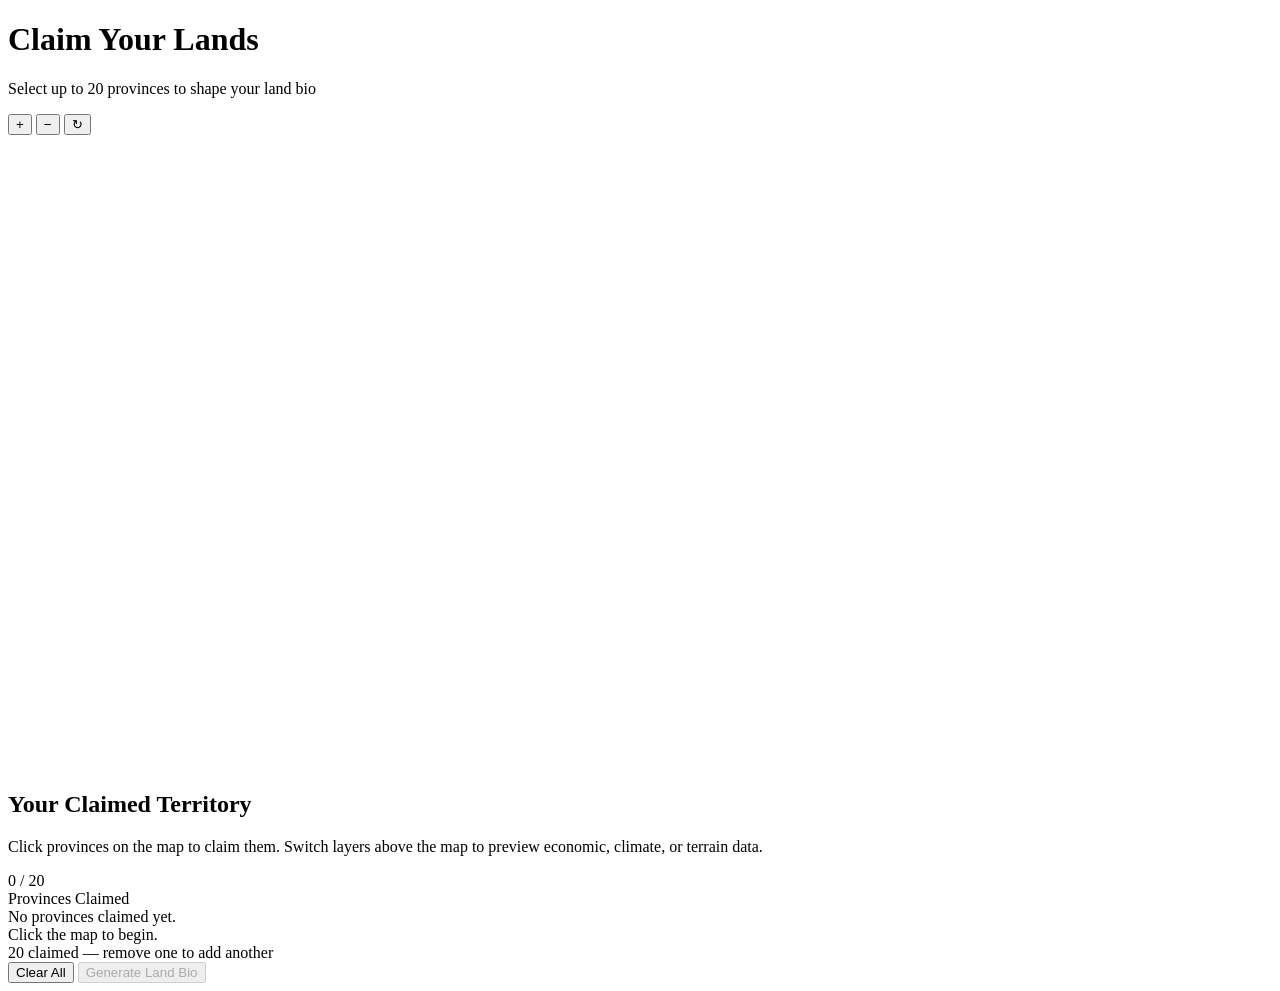
==== commit b399eb4f: "Add files via upload" ====
--- a/index.html
+++ b/index.html
@@ -3,450 +3,7 @@
 <head>
 <meta charset="UTF-8">
 <title>Claim Your Lands</title>
-<style>
-@import url('https://fonts.googleapis.com/css2?family=Cinzel:wght@500;700&family=Crimson+Text:ital,wght@0,400;0,600;1,400&display=swap');
-
-:root{
-  --parchment: #ece0c2;
-  --parchment-dark: #ddcda3;
-  --ink: #2c2417;
-  --ink-soft: #4a3f2c;
-  --gold: #b8862c;
-  --gold-bright: #e0a83e;
-  --seal-red: #7a2424;
-  --water: #6f97a8;
-  --line: rgba(44,36,23,0.35);
-  --panel-bg: #f4ead0;
-}
-
-*{ box-sizing:border-box; }
-
-html,body{
-  margin:0; padding:0; height:100%;
-  background:
-    radial-gradient(ellipse at 20% 15%, rgba(255,255,255,0.35), transparent 40%),
-    radial-gradient(ellipse at 80% 85%, rgba(0,0,0,0.12), transparent 45%),
-    var(--parchment);
-  font-family: 'Crimson Text', serif;
-  color: var(--ink);
-  overflow:hidden;
-}
-
-.app{
-  display:flex;
-  height:100vh;
-  width:100vw;
-}
-
-/* ---------- MAP SIDE ---------- */
-.map-wrap{
-  flex: 1 1 auto;
-  position:relative;
-  display:flex;
-  align-items:center;
-  justify-content:center;
-  padding:24px;
-  min-width:0;
-}
-
-.map-frame{
-  position:relative;
-  width:100%;
-  height:100%;
-  border:2px solid var(--ink);
-  outline: 1px solid var(--gold);
-  outline-offset: 5px;
-  border-radius:4px;
-  background: var(--parchment-dark);
-  box-shadow: 0 20px 60px rgba(0,0,0,0.35), inset 0 0 80px rgba(80,60,20,0.15);
-  overflow:hidden;
-}
-
-.map-frame svg{
-  width:100%;
-  height:100%;
-  display:block;
-  cursor: default;
-}
-
-.title-block{
-  position:absolute;
-  top:16px;
-  left:24px;
-  z-index:5;
-  pointer-events:none;
-  background: linear-gradient(120deg, rgba(236,224,194,0.92), rgba(236,224,194,0.55) 70%, transparent);
-  padding:10px 18px 12px 4px;
-  border-radius: 0 0 8px 0;
-}
-.title-block h1{
-  font-family:'Cinzel', serif;
-  font-weight:700;
-  font-size:22px;
-  letter-spacing:1.5px;
-  margin:0;
-  color: var(--ink);
-  text-shadow: 0 1px 0 rgba(255,255,255,0.4);
-}
-.title-block p{
-  margin:4px 0 0;
-  font-size:14px;
-  font-style:italic;
-  color: var(--ink-soft);
-}
-
-.layer-tabs{
-  position:absolute;
-  top:16px;
-  right:24px;
-  z-index:6;
-  display:flex;
-  gap:2px;
-  background: rgba(44,36,23,0.9);
-  border-radius:4px;
-  padding:3px;
-  box-shadow: 0 3px 10px rgba(0,0,0,0.3);
-}
-.layer-tab{
-  font-family:'Cinzel', serif;
-  font-size:11.5px;
-  letter-spacing:0.4px;
-  color: rgba(236,224,194,0.75);
-  background:transparent;
-  border:none;
-  padding:8px 12px;
-  cursor:pointer;
-  border-radius:3px;
-  white-space:nowrap;
-  transition: background 0.15s ease, color 0.15s ease;
-}
-.layer-tab:hover{ color: var(--parchment); background: rgba(255,255,255,0.08); }
-.layer-tab.active{
-  background: var(--gold);
-  color: var(--ink);
-}
-
-.no-data-banner{
-  position:absolute;
-  top:64px;
-  right:24px;
-  z-index:6;
-  background: rgba(122,36,36,0.92);
-  color: var(--parchment);
-  font-size:12.5px;
-  font-style:italic;
-  padding:7px 12px;
-  border-radius:3px;
-  max-width:220px;
-  text-align:right;
-  display:none;
-  box-shadow: 0 3px 10px rgba(0,0,0,0.3);
-}
-.no-data-banner.show{ display:block; }
-
-.legend{
-  position:absolute;
-  bottom:18px;
-  right:24px;
-  z-index:6;
-  background: rgba(244,234,208,0.95);
-  border: 1px solid var(--ink);
-  border-radius:4px;
-  padding:10px 14px;
-  box-shadow: 0 3px 12px rgba(0,0,0,0.3);
-  display:none;
-  max-width:200px;
-}
-.legend.show{ display:block; }
-.legend-row{
-  display:flex;
-  align-items:center;
-  gap:8px;
-  font-size:12.5px;
-  padding:2.5px 0;
-  color: var(--ink);
-}
-.legend-swatch{
-  width:11px; height:11px;
-  border-radius:2px;
-  border:1px solid var(--ink);
-  flex-shrink:0;
-}
-.legend-label{ flex:1 1 auto; }
-.legend-none{
-  font-size:10.5px;
-  font-style:italic;
-  color: var(--ink-soft);
-  opacity:0.75;
-  margin-left:6px;
-  white-space:nowrap;
-}
-
-.zoom-controls{
-  position:absolute;
-  bottom:18px;
-  left:18px;
-  z-index:6;
-  display:flex;
-  flex-direction:column;
-  gap:2px;
-  background: rgba(44,36,23,0.9);
-  border-radius:4px;
-  padding:3px;
-  box-shadow: 0 3px 10px rgba(0,0,0,0.3);
-}
-.zoom-btn{
-  width:30px; height:30px;
-  font-family:'Cinzel', serif;
-  font-size:16px;
-  color: rgba(236,224,194,0.9);
-  background:transparent;
-  border:none;
-  cursor:pointer;
-  border-radius:3px;
-  transition: background 0.15s ease;
-  line-height:1;
-}
-.zoom-btn:hover{ background: rgba(255,255,255,0.12); }
-.zoom-btn.zoom-reset{ font-size:14px; border-top:1px solid rgba(236,224,194,0.15); margin-top:2px; padding-top:4px; }
-
-.map-frame svg.panning{ cursor: grabbing; }
-.map-frame svg.pannable{ cursor: grab; }
-
-path.province{
-  cursor: pointer;
-  stroke: var(--ink);
-  stroke-width: 0.6;
-  transition: filter 0.15s ease, opacity 0.15s ease;
-}
-path.province:hover{
-  filter: brightness(1.18) saturate(1.15);
-}
-path.province.selected{
-  stroke: var(--gold-bright);
-  stroke-width: 1.6;
-  filter: saturate(1.3) brightness(1.05);
-}
-path.water{
-  fill: var(--water);
-  stroke: rgba(44,36,23,0.25);
-  stroke-width: 0.4;
-  opacity:0.75;
-  cursor: not-allowed;
-}
-
-.seal{
-  pointer-events:none;
-}
-.seal circle{
-  fill: var(--seal-red);
-  stroke: var(--gold-bright);
-  stroke-width: 0.5;
-}
-.seal text{
-  fill: var(--parchment);
-  font-family:'Cinzel', serif;
-  font-weight:700;
-  text-anchor:middle;
-  dominant-baseline:central;
-}
-
-.tooltip{
-  position:absolute;
-  pointer-events:none;
-  background: var(--ink);
-  color: var(--parchment);
-  font-family:'Crimson Text', serif;
-  font-size:14px;
-  padding:5px 10px;
-  border-radius:3px;
-  border:1px solid var(--gold);
-  transform: translate(-50%, -130%);
-  white-space:nowrap;
-  z-index:20;
-  opacity:0;
-  transition: opacity 0.1s ease;
-}
-.tooltip.show{ opacity:1; }
-.tooltip .sub{ color: var(--gold-bright); font-size:12px; font-style:italic; }
-
-/* ---------- SIDE PANEL ---------- */
-.panel{
-  flex: 0 0 340px;
-  background: var(--panel-bg);
-  border-left: 2px solid var(--ink);
-  display:flex;
-  flex-direction:column;
-  padding:26px 22px;
-  min-width:0;
-}
-
-.panel h2{
-  font-family:'Cinzel', serif;
-  font-size:19px;
-  letter-spacing:1px;
-  margin:0 0 4px;
-  color:var(--ink);
-}
-.panel .desc{
-  font-size:14px;
-  color:var(--ink-soft);
-  font-style:italic;
-  margin:0 0 18px;
-  line-height:1.4;
-}
-
-.counter-row{
-  display:flex;
-  align-items:baseline;
-  justify-content:space-between;
-  border-top:1px solid var(--line);
-  border-bottom:1px solid var(--line);
-  padding:10px 2px;
-  margin-bottom:14px;
-}
-.counter-row .num{
-  font-family:'Cinzel', serif;
-  font-size:26px;
-  color: var(--seal-red);
-}
-.counter-row .of{
-  font-size:15px;
-  color:var(--ink-soft);
-}
-.counter-row .label{
-  font-size:13px;
-  letter-spacing:0.5px;
-  text-transform:uppercase;
-  color:var(--ink-soft);
-}
-
-.selected-list{
-  flex:1 1 auto;
-  overflow-y:auto;
-  margin: 0 -6px;
-  padding: 0 6px;
-}
-.selected-list::-webkit-scrollbar{ width:8px; }
-.selected-list::-webkit-scrollbar-thumb{ background: var(--gold); border-radius:4px; }
-
-.empty-state{
-  text-align:center;
-  color: var(--ink-soft);
-  font-style:italic;
-  font-size:14px;
-  margin-top:40px;
-  line-height:1.6;
-}
-
-.item{
-  display:flex;
-  align-items:center;
-  gap:10px;
-  padding:8px 10px;
-  margin-bottom:6px;
-  background: rgba(255,255,255,0.35);
-  border:1px solid var(--line);
-  border-radius:3px;
-  animation: itemIn 0.18s ease;
-}
-@keyframes itemIn{
-  from{ opacity:0; transform: translateX(6px); }
-  to{ opacity:1; transform: translateX(0); }
-}
-.item .order{
-  font-family:'Cinzel', serif;
-  font-size:12px;
-  width:20px; height:20px;
-  border-radius:50%;
-  background: var(--seal-red);
-  color: var(--parchment);
-  display:flex; align-items:center; justify-content:center;
-  flex-shrink:0;
-}
-.item .swatch{
-  width:12px; height:12px;
-  border-radius:2px;
-  border:1px solid var(--ink);
-  flex-shrink:0;
-}
-.item .name{
-  flex:1 1 auto;
-  font-size:14.5px;
-  color:var(--ink);
-  overflow:hidden;
-  text-overflow:ellipsis;
-  white-space:nowrap;
-}
-.item .remove{
-  background:none;
-  border:none;
-  color: var(--ink-soft);
-  cursor:pointer;
-  font-size:16px;
-  line-height:1;
-  padding:2px 4px;
-  opacity:0.6;
-}
-.item .remove:hover{ opacity:1; color:var(--seal-red); }
-
-.panel-actions{
-  padding-top:14px;
-  border-top:1px solid var(--line);
-  display:flex;
-  gap:10px;
-}
-
-button.btn{
-  font-family:'Cinzel', serif;
-  letter-spacing:0.5px;
-  font-size:13.5px;
-  padding:11px 14px;
-  border-radius:3px;
-  border:1px solid var(--ink);
-  cursor:pointer;
-  transition: transform 0.08s ease, filter 0.15s ease;
-}
-button.btn:active{ transform: translateY(1px); }
-
-button.btn-clear{
-  background: transparent;
-  color: var(--ink-soft);
-  flex:0 0 auto;
-}
-button.btn-clear:hover{ background: rgba(0,0,0,0.05); }
-
-button.btn-generate{
-  background: linear-gradient(180deg, var(--gold-bright), var(--gold));
-  color: var(--ink);
-  flex:1 1 auto;
-  box-shadow: 0 2px 0 rgba(0,0,0,0.25);
-}
-button.btn-generate:hover:not(:disabled){ filter:brightness(1.06); }
-button.btn-generate:disabled{
-  background: #cfc4a4;
-  color: #8a8064;
-  cursor:not-allowed;
-  box-shadow:none;
-}
-
-.limit-msg{
-  font-size:13px;
-  color: var(--seal-red);
-  text-align:center;
-  height:18px;
-  margin-top:8px;
-  opacity:0;
-  transition: opacity 0.2s ease;
-}
-.limit-msg.show{ opacity:1; }
-
-@media (max-width: 820px){
-  .app{ flex-direction:column-reverse; }
-  .panel{ flex-basis:auto; height:42vh; border-left:none; border-top:2px solid var(--ink); }
-  .map-wrap{ height:58vh; padding:14px; }
-}
-</style>
+<link rel="stylesheet" href="style.css">
 </head>
 <body>
 
@@ -492,393 +49,9 @@
   </div>
 </div>
 
-<script>
-const PROVINCES = [{"id": "path9", "d": "m 290.91625,295.63246 -0.094,0.28184 -0.52341,-0.48311 -0.52341,-0.48311 -0.29717,-0.53516 -0.29717,-0.53515 0.42556,-0.98337 0.42556,-0.98338 h 0.62924 0.62925 l -0.17488,-0.85989 -0.17488,-0.8599 -0.14868,-0.85989 -0.14869,-0.8599 h -0.7648 -0.7648 l -0.55122,0.55122 -0.55121,0.55121 -0.14092,-0.14091 -0.14091,-0.14092 -0.1686,-0.82435 -0.1686,-0.82435 -0.79291,-0.44585 -0.79292,-0.44584 -0.0745,-0.0303 -0.0744,-0.0303 -0.0996,-0.51731 -0.0996,-0.5173 -0.7149,-1.03985 -0.71491,-1.03985 0.16187,-2.56704 0.16187,-2.56704 -0.88824,-0.42149 -0.88824,-0.4215 -0.34759,-0.64949 -0.3476,-0.64948 h -0.34018 -0.34017 l -0.16465,-0.87767 -0.16466,-0.87767 0.0865,-0.90827 0.0865,-0.90827 1.13487,0.0899 1.13488,0.0899 0.35294,-0.29292 0.35294,-0.29291 0.37615,0.14434 0.37614,0.14434 0.69614,1.0736 0.69614,1.07361 0.87948,0.47877 0.87948,0.47877 -0.0956,0.49066 -0.0956,0.49066 -0.12779,1.39797 -0.12779,1.39797 0.32199,0.38797 0.32198,0.38797 h 0.74574 0.74574 l 0.16352,-0.26459 0.16352,-0.26458 h 0.81878 0.81877 l 0.97705,-1.05833 0.97705,-1.05834 h 0.42505 0.42505 l 0.84702,1.054 0.84701,1.054 0.95139,0.17145 0.95139,0.17146 0.46302,0.23906 0.46302,0.23907 v 0.35517 0.35517 l 0.39688,0.32937 0.39687,0.32938 v 0.93896 0.93896 l 0.37446,0.4177 0.37447,0.41771 -0.35846,1.03631 -0.35845,1.03631 -0.6554,0.6554 -0.6554,0.6554 -1.01425,0.16619 -1.01426,0.16619 -0.33073,-0.63137 -0.33073,-0.63137 v -0.49893 -0.49892 h -0.66146 -0.66145 l -0.004,-0.33073 -0.004,-0.33073 -0.2275,-0.35904 -0.2275,-0.35904 -0.5622,0.17843 -0.56219,0.17844 v 0.34041 0.34041 l -0.63783,0.68823 -0.63783,0.68823 -0.1817,0.82726 -0.1817,0.82727 0.60106,0.63981 0.60107,0.6398 h 0.37401 0.37401 l -0.1772,1.04884 -0.1772,1.04884 0.39857,0.56903 0.39857,0.56904 -0.0902,0.30035 -0.0902,0.30036 -0.15943,0.7276 -0.15943,0.72761 h -1.03125 -1.03124 z m -93.74494,-68.83786 -0.52916,-0.0121 -1.32292,-0.48815 -1.32292,-0.48816 -1.22767,-0.0205 -1.22767,-0.0205 0.0757,-2.89714 0.0757,-2.89715 0.61322,-0.87316 0.61323,-0.87317 0.20799,-0.0882 0.208,-0.0882 v -0.33012 -0.33012 l 0.59531,-0.29115 0.59531,-0.29115 1.2906,-0.17171 1.2906,-0.17172 0.36304,-0.13932 0.36305,-0.13931 9.9e-4,-0.43472 9.9e-4,-0.43471 0.51402,-0.84301 0.51402,-0.84301 0.60947,-0.34761 0.60947,-0.34762 3.70417,-0.004 3.70416,-0.004 0.63653,-0.35793 0.63653,-0.35792 2.93535,0.18996 2.93534,0.18996 0.13229,0.19199 0.1323,0.192 1.63723,1.10333 1.63724,1.10334 0.16432,0.26587 0.16431,0.26587 h -0.91552 -0.91552 l -0.54638,0.92604 -0.54638,0.92604 -0.33965,0.0305 -0.33965,0.0305 -0.26459,0.0501 -0.26458,0.0501 -0.76572,0.32422 -0.76571,0.32422 -0.88793,-0.29304 -0.88793,-0.29305 -0.92468,0.30517 -0.92467,0.30517 -1.22144,-0.0751 -1.22144,-0.0751 -0.36743,0.50249 -0.36743,0.50249 v 0.33304 0.33304 l -0.82923,1.22869 -0.82924,1.2287 -0.82441,-0.14454 -0.82441,-0.14454 -0.85989,-0.17488 -0.8599,-0.17488 v 1.20824 1.20825 l -0.93519,0.44377 -0.93519,0.44378 -0.29865,0.56082 -0.29865,0.56083 -0.41981,0.32231 -0.4198,0.32232 z m -4.40803,-8.98786 -0.0899,-0.021 -1.27997,-0.66448 -1.27997,-0.66448 -0.89926,-0.95339 -0.89927,-0.95339 -0.30122,-0.9127 -0.30121,-0.91269 0.17911,-1.9765 0.1791,-1.9765 -0.3751,-0.43292 -0.3751,-0.43291 -0.16993,-0.66146 -0.16992,-0.66146 -0.46093,-0.53496 -0.46092,-0.53496 -0.83459,-0.58952 -0.83459,-0.58952 h -1.09295 -1.09294 l -0.58601,-0.37341 -0.586,-0.37342 -1.17659,-0.65117 -1.1766,-0.65118 -0.47705,-0.88951 -0.47705,-0.88951 v -0.60774 -0.60775 l -0.39081,-0.14997 -0.39081,-0.14996 1.07942,-0.90184 1.07943,-0.90184 0.6343,-0.1592 0.6343,-0.1592 v -1.6818 -1.6818 l 0.46302,-0.24426 0.46302,-0.24427 1.5875,-0.30902 1.5875,-0.30901 1.32292,-0.38474 1.32292,-0.38475 2.63931,-0.23093 2.63932,-0.23092 0.35081,0.43204 0.35081,0.43204 0.86826,1.32291 0.86827,1.32292 0.44109,1.37263 0.44109,1.37263 0.008,1.4055 0.008,1.40549 0.38846,0.51359 0.38847,0.51359 v 0.54745 0.54745 l 0.66145,0.71335 0.66146,0.71335 v 0.31902 0.31902 l 0.42988,1.47847 0.42989,1.47846 0.21655,0.52917 0.21656,0.52916 0.12962,1.05834 0.12962,1.05833 0.21923,1.04983 0.21924,1.04983 -0.99583,0.89967 -0.99584,0.89968 -0.21349,0.82862 -0.2135,0.82862 -1.79443,0.26458 -1.79443,0.26459 -0.48134,0.59531 -0.48134,0.59531 z", "fill": "#d3d800", "num": 1, "label": "N1", "continent": "north", "econ": "Production Focused"}, {"id": "path8", "d": "m 232.87134,252.79246 -0.81222,0.11921 -0.25951,-0.54989 -0.2595,-0.54988 0.49263,-0.51889 0.49264,-0.51889 -0.0746,-1.19353 -0.0746,-1.19352 1.23501,-0.0801 1.23502,-0.0801 0.17681,-1.17905 0.17681,-1.17906 -0.13566,-0.70966 -0.13566,-0.70966 0.43599,-0.67532 0.436,-0.67531 0.60272,-0.5309 0.60273,-0.5309 0.15464,-1.71979 0.15465,-1.7198 -0.69123,-0.74123 -0.69122,-0.74124 v -0.85949 -0.85949 l -0.28764,-0.28764 -0.28763,-0.28764 0.28763,-0.17777 0.28764,-0.17777 -0.001,-0.4474 -0.001,-0.44741 -0.27554,-0.99219 -0.27555,-0.99218 h -0.38444 -0.38444 v -0.87313 -0.87312 l -0.32248,-0.32249 -0.32248,-0.32248 -0.008,-1.78095 -0.008,-1.78096 0.17899,-0.66146 0.179,-0.66146 -0.84046,-0.53266 -0.84045,-0.53267 -0.0821,-0.98869 -0.0821,-0.98868 h 2.24932 2.24931 l 0.16353,-0.26459 0.16352,-0.26458 0.4474,0.003 0.44741,0.003 0.59531,0.91906 0.59531,0.91905 v 0.26829 0.2683 h 0.26459 0.26458 v 0.48305 0.48304 l 0.59531,0.5335 0.59532,0.53349 1.75635,0.96424 1.75635,0.96424 0.16176,0.64449 0.16175,0.64449 1.4195,1.21272 1.4195,1.21272 0.32689,1.65211 0.32689,1.65212 0.24422,0.81625 0.24423,0.81625 0.77477,0.74229 0.77478,0.74229 0.15979,0.72748 0.15978,0.72749 1.30828,1.10316 1.30828,1.10316 v 0.67103 0.67103 l 0.45392,0.76843 0.45392,0.76843 h 0.1814 0.18141 l 0.53093,0.89985 0.53092,0.89986 -0.70323,0.14855 -0.70323,0.14854 -1.80853,-0.45136 -1.80852,-0.45137 -0.34912,0.47745 -0.34912,0.47745 -0.75277,0.20031 -0.75277,0.20031 -0.0795,1.66196 -0.0795,1.66196 -0.61964,0.98157 -0.61964,0.98157 -1.15299,0.34932 -1.15299,0.34931 -1.85208,0.27397 -1.85208,0.27398 -2.63574,-0.0618 -2.63573,-0.0619 -0.75735,-0.44487 -0.75735,-0.44487 -0.31121,0.4233 -0.31121,0.4233 z m -32.06201,-16.71556 -0.46302,-0.007 -0.7276,-0.45112 -0.72761,-0.45111 v -0.25308 -0.25307 l -0.58317,-0.85109 -0.58318,-0.85109 -1.00358,-0.16048 -1.00358,-0.16048 -1.48887,-0.65845 -1.48888,-0.65845 h -0.36978 -0.36978 l -0.78792,-1.24242 -0.78792,-1.24243 v -1.00653 -1.00653 h 0.39687 0.39688 v -0.39688 -0.39687 l 1.25677,1.3e-4 1.25677,1.3e-4 1.3919,0.52904 1.3919,0.52903 h 0.77171 0.77171 l 0.54259,-0.72761 0.5426,-0.7276 0.43407,-0.4489 0.43406,-0.4489 0.80914,-0.17771 0.80914,-0.17772 0.35007,0.47875 0.35007,0.47874 v 0.4694 0.46939 l -0.79375,0.90403 -0.79375,0.90403 v 0.37669 0.37669 l 0.67029,0.90853 0.6703,0.90854 0.65262,0.34194 0.65262,0.34194 v 0.36807 0.36808 l -0.79375,0.79375 -0.79375,0.79375 v 0.40161 0.40161 l -0.26458,0.16352 -0.26459,0.16353 v 0.64584 0.64584 z m 31.22084,-7.60016 -0.19844,0.0969 -1.45521,-0.18265 -1.45521,-0.18265 -0.74483,-0.29555 -0.74482,-0.29555 h -0.60323 -0.60323 l -0.43788,-0.48386 -0.43788,-0.48385 v -0.40264 -0.40264 l -1.3405,-0.8333 -1.3405,-0.8333 h -0.1882 -0.1882 l -0.52182,-0.59531 -0.52182,-0.59531 -0.32213,-0.73751 -0.32212,-0.73751 -1.00079,-0.39764 -1.0008,-0.39764 -0.99104,-0.42587 -0.99103,-0.42587 -0.69121,-0.90622 -0.6912,-0.90621 0.53709,-0.50038 0.53709,-0.50038 0.1708,-0.53811 0.17079,-0.53812 h 1.17279 1.1728 v 0.23819 0.2382 l 1.36983,0.32861 1.36983,0.32862 2.96296,-0.16923 2.96295,-0.16922 1.55494,1.25606 1.55493,1.25606 0.72686,0.73963 0.72686,0.73963 v 1.1597 1.1597 l 0.41751,0.41751 0.41751,0.4175 0.46347,0.24805 0.46347,0.24804 -0.27968,1.20543 -0.27967,1.20544 h -0.22333 -0.22332 l -0.37798,0.37797 -0.37798,0.37798 v 0.40016 0.40016 z m -57.83617,-28.4777 -0.70289,0.7029 v -0.5528 -0.5528 l -0.31033,-0.68108 -0.31032,-0.68109 0.31032,-0.31032 0.31033,-0.31032 v -0.47625 -0.47625 h 0.26103 0.26103 l 0.40043,-0.95836 0.40042,-0.95835 v -0.72837 -0.72836 l -0.16536,-0.82682 -0.16537,-0.82683 h -0.90673 -0.90673 l -0.28369,0.8138 -0.28369,0.81379 -0.28463,-0.28462 -0.28463,-0.28463 h -0.74083 -0.74084 v -0.37544 -0.37543 l -0.45805,-0.79811 -0.45805,-0.79811 0.12732,-0.12562 0.12732,-0.12561 2.38125,-0.0688 2.38125,-0.0688 1.78273,0.67043 1.78273,0.67043 0.64887,-0.12404 0.64887,-0.12404 0.67741,0.67741 0.67741,0.6774 -0.11279,0.60719 -0.11278,0.60719 -0.0197,1.47888 -0.0197,1.47889 -0.68099,0.31028 -0.68098,0.31027 -1.01864,0.81861 -1.01865,0.8186 -0.28474,-0.17599 -0.28475,-0.17598 v 0.25152 0.25151 l -0.62002,0.15562 -0.62002,0.15561 z", "fill": "#3599d1", "num": 2, "label": "N2", "continent": "north", "econ": "Service Oriented"}, {"id": "path143", "d": "m 155.75358,193.75061 h -0.18278 l -0.69009,-0.54282 -0.69008,-0.54283 -1.21167,-0.41285 -1.21167,-0.41286 -0.56265,-0.76103 -0.56266,-0.76103 -0.87809,-0.16473 -0.8781,-0.16473 -1.18821,0.55852 -1.18821,0.55853 h -0.79663 -0.79663 v -0.26459 -0.26458 h -0.40047 -0.40046 l -0.49053,-0.30634 -0.49053,-0.30634 -0.45704,0.17538 -0.45705,0.17539 -0.13803,0.52783 -0.13803,0.52783 h -0.23372 -0.23373 v -0.20571 -0.20571 l 0.37983,-0.54229 0.37983,-0.54228 -0.19057,-1.99514 -0.19058,-1.99514 0.25419,-0.40297 0.25418,-0.40296 -0.25464,-0.8888 -0.25463,-0.88879 -1.30737,-0.62134 -1.30737,-0.62134 -0.43258,0.27015 -0.43258,0.27015 -0.76396,-0.46583 -0.76395,-0.46583 -0.36313,-0.43975 -0.36313,-0.43975 0.297,-0.35787 0.29701,-0.35786 -0.17131,-1.63897 -0.17131,-1.63897 -0.74475,0.16358 -0.74475,0.16357 -0.93605,-0.93605 -0.93604,-0.93604 v -0.28691 -0.2869 l -0.90897,-0.37979 -0.90897,-0.37979 -0.464,-0.78549 -0.464,-0.78549 -0.54526,-0.078 -0.54526,-0.078 0.0647,-0.79375 0.0646,-0.79375 -0.91899,-0.66146 -0.91899,-0.66146 -0.17357,-0.51939 -0.17356,-0.5194 0.0131,-2.85404 0.0131,-2.85404 h -0.91618 -0.91617 l -0.32727,0.77834 -0.32727,0.77835 -0.27457,-0.18304 -0.27457,-0.18303 -0.18952,-0.39687 -0.18951,-0.39688 -0.37258,-0.65112 -0.37257,-0.65113 0.28596,-0.34456 0.28596,-0.34456 -0.12452,-1.78244 -0.12452,-1.78244 0.34187,-0.79375 0.34187,-0.79375 0.0119,-0.76877 0.0119,-0.76878 -0.63945,-0.83836 -0.63945,-0.83837 -0.28659,-1.5503 -0.28659,-1.55031 v -1.10905 -1.10904 l -1.12448,-0.95809 -1.12448,-0.95809 -0.68695,-9.4e-4 -0.68696,-9.4e-4 -0.84677,-0.42242 -0.84677,-0.42243 -1.17185,0.34601 -1.17184,0.346 -0.25008,0.71738 -0.25008,0.71738 -0.52225,0.2795 -0.52225,0.27949 -0.27986,0.80283 -0.27987,0.80282 -0.41417,0.15894 -0.41418,0.15893 -0.80605,-0.33388 -0.80605,-0.33388 -0.55134,-1.17292 -0.55134,-1.17292 -0.55608,-0.21276 -0.55609,-0.21276 -0.49492,-0.54947 -0.49492,-0.54946 0.18525,-1.72986 0.18525,-1.72985 h -1.07125 -1.07124 l -1.00676,-0.52476 -1.00677,-0.52475 -1.0519,-1.25151 -1.05191,-1.2515 -0.31795,-0.73728 -0.31796,-0.73729 h -0.830936 -0.830936 l -0.672726,-0.52916 -0.672727,-0.52917 h -1.065552 -1.065552 l -1.12302,-0.65813 -1.123019,-0.65814 -0.913114,-1.09926 -0.913114,-1.09927 -1.294404,-0.004 -1.294403,-0.004 -1.147328,0.21154 -1.147327,0.21155 -0.129625,0.33779 -0.129626,0.3378 -1.36888,0.6782 -1.368881,0.6782 -1.984375,2.17913 -1.984375,2.17913 -1.322916,1.35265 -1.322917,1.35265 -0.450715,0.83828 -0.450715,0.83828 h -0.40414 -0.40414 l -0.120731,-0.59531 -0.120731,-0.59532 -0.169507,-0.79375 -0.169507,-0.79375 -0.422926,-0.46927 -0.422926,-0.46927 0.311248,-0.31125 0.311248,-0.31125 v -0.8559 -0.8559 l -0.26561,-0.69861 -0.265611,-0.69861 -0.395847,-0.39584 -0.395848,-0.39585 v -0.86614 -0.86613 l 0.498168,-0.45084 0.498168,-0.45084 0.464653,-1.21667 0.464652,-1.21668 -0.235216,-1.74693 -0.235217,-1.74693 -0.955271,0.054 -0.955271,0.054 -0.295828,-0.64927 -0.295827,-0.64927 h -0.534839 -0.534839 v -0.52916 -0.52917 h -0.921001 -0.921 l -0.166016,-0.66146 -0.166015,-0.66146 h -0.541127 -0.541126 l -0.951545,-1.01981 -0.951545,-1.01981 -0.391592,-0.12495 -0.391591,-0.12496 0.463102,-1.03805 0.463103,-1.03804 0.09596,-2.11667 0.09596,-2.11667 0.436658,-0.0872 0.436659,-0.0872 -0.05636,-0.83879 -0.05636,-0.8388 0.04754,-1.08986 0.04754,-1.08986 0.958858,-0.1556 0.958857,-0.1556 0.496351,-0.44919 0.496351,-0.4492 v -0.86565 -0.86566 l -0.859896,-0.45055 -0.859896,-0.45056 -1.190625,-0.24212 -1.190625,-0.24213 -0.727604,-0.15048 -0.727604,-0.15047 v 0.30837 0.30838 l -0.79375,0.2767 -0.79375,0.2767 v 0.45037 0.45037 l -0.30377,0.30377 -0.303769,0.30377 -1.131414,-1.19779 -1.131415,-1.19778 0.146886,-0.90515 0.146886,-0.90515 h -0.527632 -0.527631 l -0.337564,-1.59068 -0.337563,-1.59067 0.606477,-0.525993 0.606477,-0.525994 h 0.603145 0.603144 l 0.185783,0.595312 0.185782,0.595315 0.166213,0.13229 0.166214,0.13229 0.266166,0.79375 0.266165,0.79375 1.189237,0.0781 1.189237,0.0781 0.299608,-0.79375 0.299608,-0.79376 0.655751,-0.16458 0.655751,-0.16458 0.292109,-0.64111 0.292108,-0.641107 0.336401,-0.0095 0.336402,-0.0095 0.670043,-0.585797 0.670043,-0.585797 0.382675,-0.757167 0.382674,-0.757166 0.575521,-0.218813 0.57552,-0.218812 0.554574,-0.595266 0.554574,-0.595265 v -0.444832 -0.444832 l -1.058333,-0.862639 -1.058333,-0.862638 v -0.512117 -0.512116 l 0.304192,-0.577919 0.304193,-0.577918 0.268414,-0.174754 0.268413,-0.174754 0.948748,0.131165 0.948748,0.131165 0.374972,0.118408 0.374972,0.118409 -0.308826,0.308826 -0.308826,0.308827 v 0.775243 0.775243 l 1.219361,-0.13744 1.21936,-0.13744 0.897306,0.247758 0.897306,0.247758 v 0.252147 0.252147 h 0.284936 0.284936 l 0.707251,0.727604 0.707252,0.727604 0.358584,0.79375 0.358584,0.79375 0.410684,0.859896 0.410684,0.859896 h 0.204841 0.20484 l 1.252537,1.322917 1.252538,1.322916 h 0.353041 0.353042 v 0.26458 0.26459 h 0.338073 0.338074 l 0.455676,0.53219 0.455677,0.53219 v 0.3411 0.3411 l 0.330729,0.71214 0.330729,0.71215 0.674687,0.002 0.674688,0.002 0.278169,-0.27817 0.278168,-0.27817 0.395433,0.6089 0.395433,0.60889 0.473156,1.00349 0.473156,1.00348 -0.542607,0.58402 -0.542607,0.58401 -0.08821,1.45035 -0.08821,1.45035 0.909706,0.29889 0.909706,0.29889 0.196177,0.49972 0.196177,0.49972 0.0186,0.16175 0.0186,0.16175 -0.661458,-0.12645 -0.661458,-0.12645 v 0.52762 0.52761 l 0.396678,0.32922 0.396678,0.32921 1.030966,-0.26169 1.030966,-0.26168 0.821314,0.52001 0.821314,0.52002 v 0.2386 0.23861 h 0.341319 0.341319 l 1.060679,0.99218 1.060679,0.99219 0.306323,0.71488 0.306323,0.71488 0.799803,0.41359 0.799803,0.41359 1.069616,-0.17103 1.06962,-0.17104 0.14204,-0.22983 0.14204,-0.22983 h 0.72522 0.72522 l 0.3175,-0.3175 0.3175,-0.3175 v -0.60542 -0.60541 l -1.0642,-0.17017 -1.0642,-0.17018 -0.15133,-0.24486 -0.15134,-0.24487 0.15431,-0.6148 0.1543,-0.61481 0.53206,-0.13914 0.53206,-0.13913 0.0489,-0.75238 0.0488,-0.75237 0.0311,-0.53581 0.0311,-0.5358 0.19316,-0.31254 0.19316,-0.31253 0.45455,0.1577 0.45454,0.15771 0.3373,0.41945 0.33729,0.41945 0.54837,-0.34246 0.54836,-0.34246 0.1619,0.16189 0.16189,0.1619 -0.0749,1.03712 -0.0749,1.03712 0.70034,0.17578 0.70035,0.17578 0.29813,-0.29813 0.29812,-0.29813 h 0.55904 0.55905 l 0.76046,0.79375 0.76046,0.79375 h 0.74425 0.74424 v -0.28241 -0.28242 l 0.50807,0.16126 0.50806,0.16125 0.97941,0.8971 0.97941,0.89711 1.09222,0.17558 1.09221,0.17559 0.39687,0.50062 0.39688,0.50063 1.98437,0.0961 1.98438,0.0961 0.7276,0.29725 0.72761,0.29726 v 0.38827 0.38828 l 1.38906,0.0461 1.38906,0.0461 0.98505,0.0225 0.98506,0.0225 0.39202,0.80639 0.39203,0.8064 -0.2526,0.0882 -0.2526,0.0882 v 0.54223 0.54222 l 0.58424,0.50672 0.58425,0.50671 0.79442,-0.0788 0.79442,-0.0788 0.1539,-0.66145 0.15389,-0.66146 1.17942,-0.16461 1.17942,-0.16461 1.42517,-0.29841 1.42518,-0.29841 h 0.80673 0.80673 l 0.63368,0.59531 0.63368,0.59531 h 1.14153 1.14153 l 0.51164,-0.46302 0.51163,-0.46302 h 0.64218 0.64218 l 0.39261,-0.8599 0.39261,-0.85989 -0.0184,-1.19063 -0.0184,-1.19062 -0.44979,-0.86198 -0.44978,-0.86198 0.64016,-0.29168 0.64015,-0.29167 0.29376,-0.64474 0.29376,-0.64473 v -0.38442 -0.38443 h 0.21987 0.21988 l 0.34123,-0.63759 0.34123,-0.63759 1.26179,-0.81762 1.2618,-0.81761 h 0.37994 0.37994 l 0.57528,-0.61237 0.57529,-0.61236 v -0.27267 -0.27267 l 0.52917,-0.47889 0.52916,-0.47889 v -0.45792 -0.45791 l 0.39525,-0.75785 0.39524,-0.75785 0.002,-0.48041 0.002,-0.48042 -0.31727,-0.57792 -0.31728,-0.57792 -0.0135,-1.02922 -0.0135,-1.02922 0.59532,-0.39027 0.59531,-0.39027 v -0.78809 -0.78809 l 0.5047,-0.131983 0.50471,-0.131984 0.14907,-0.438559 0.14907,-0.438559 0.31438,-0.427058 0.31437,-0.427057 -0.1661,-0.432838 -0.16609,-0.432838 h -0.53747 -0.53747 v 0.403423 0.403424 l -0.69847,0.265555 -0.69846,0.265554 -0.49216,-0.445402 -0.49216,-0.445402 v -0.488159 -0.48816 h 0.52916 0.52917 v -0.916733 -0.916732 l -0.51177,-0.273892 -0.51178,-0.273893 h -0.28197 -0.28198 v 0.53078 0.530779 l -1.38906,-0.108138 -1.38907,-0.108138 -0.26458,-1.359545 -0.26458,-1.359545 -0.39688,-0.24619 -0.39687,-0.246189 0.28983,-0.464871 0.28984,-0.46487 0.83084,-0.169925 0.83084,-0.169924 0.46682,0.354265 0.46683,0.354265 0.47132,0.0084 0.47133,0.0084 0.15511,-0.404226 0.15512,-0.404225 0.50124,-0.268256 0.50124,-0.268255 0.91247,0.695971 0.91246,0.695971 0.18714,0.571822 0.18713,0.571823 -0.0539,0.876919 -0.0539,0.876919 0.93548,0.935477 0.93548,0.935476 v 0.502708 0.502709 h 0.39687 0.39688 v 0.264583 0.264583 h 0.7305 0.73051 l 0.65856,0.813049 0.65855,0.813048 0.71447,0.377577 0.71446,0.377576 h 0.76588 0.76589 l 0.47888,-0.529166 0.47889,-0.529167 h 0.63359 0.63359 l 0.84676,0.447614 0.84676,0.447614 2.592,0.03636 2.592,0.03636 0.13559,-0.219393 0.1356,-0.219392 h 0.57011 0.57011 l -1.16014,1.019158 -1.16014,1.019162 0.31524,1.90882 0.31523,1.90882 0.3781,0.57775 0.37809,0.57775 0.17948,1.12448 0.17948,1.12448 h 0.23077 0.23077 v 0.39687 0.39688 l 0.19844,5.1e-4 0.19843,5.1e-4 0.84406,1.25626 0.84405,1.25626 0.17581,0.98276 0.17581,0.98276 0.37432,0.31065 0.37431,0.31066 -0.16685,0.8894 -0.16686,0.8894 h 0.68587 0.68586 l 0.16602,0.66145 0.16601,0.66146 h 0.60235 0.60234 l 0.41226,0.62919 0.41227,0.62919 0.91089,0.17089 0.91089,0.17088 0.19293,4.75618 0.19294,4.75617 h 0.8545 0.85451 l 1.29786,1.34708 1.29785,1.34708 2.77813,-0.12657 2.77812,-0.12656 2.38125,0.20126 2.38125,0.20127 1.32292,0.49645 1.32292,0.49645 0.26458,0.28486 0.26458,0.28487 1.10685,0.84788 1.10685,0.84788 0.14564,18.57871 0.14564,18.57872 0.0233,4.10104 0.0233,4.10104 -0.25977,3.30729 -0.25976,3.30729 -0.27848,0.71877 -0.27847,0.71877 -1.13174,0.81982 -1.13174,0.81983 -0.51505,0.81347 -0.51506,0.81347 -2.557,-0.15578 -2.55701,-0.15578 -0.25837,0.25837 -0.25837,0.25837 -3.10318,0.26951 -3.10318,0.2695 -0.70662,0.26866 -0.70663,0.26866 -1.85824,0.38743 -1.85825,0.38743 -0.41308,0.12746 -0.41307,0.12745 -0.43923,-0.92107 -0.43923,-0.92107 -0.66846,-0.16777 -0.66846,-0.16778 -0.40214,0.15432 -0.40214,0.15432 -0.85522,-0.35581 -0.85522,-0.35581 -0.92604,-0.32596 -0.92605,-0.32596 -3.43958,-0.11583 -3.43958,-0.11584 -1.7026,0.0272 -1.7026,0.0272 -0.67865,0.47298 -0.67865,0.47298 -1.32292,0.48033 -1.32292,0.48033 -0.61178,0.54665 -0.61178,0.54665 -0.71824,-0.0753 -0.71825,-0.0753 -0.63432,0.6752 -0.63432,0.67521 z", "fill": "#78b464", "num": 3, "label": "N3", "continent": "north", "econ": "Agriculture Oriented"}, {"id": "path142", "d": "m 273.06724,232.64436 h -0.66972 l -0.70373,-0.79985 -0.70373,-0.79984 -0.30046,-1.64755 -0.30046,-1.64755 -0.53393,-1.45521 -0.53393,-1.45521 -0.95155,-1.10326 -0.95154,-1.10326 v -2.75322 -2.75323 l 0.59531,-0.53956 0.59531,-0.53956 1.3039,-0.4326 1.30391,-0.4326 0.54818,-3.2e-4 0.54818,-3.3e-4 0.79375,-0.65279 0.79375,-0.65279 0.39687,-0.3466 0.39688,-0.3466 0.66146,-0.29026 0.66145,-0.29026 0.74006,-0.29752 0.74005,-0.29753 h 0.45392 0.45392 l 0.49909,-0.66459 0.49908,-0.66459 1.36949,-0.78354 1.36949,-0.78355 1.69995,-0.53283 1.69995,-0.53282 0.97658,-0.003 0.97657,-0.003 0.16352,-0.26458 0.16352,-0.26459 h 0.49798 0.49798 l 0.22174,-1.12124 0.22174,-1.12125 1.0506,-0.18642 1.05061,-0.18642 1.06044,-0.0153 1.06043,-0.0152 1.32082,0.69299 1.32081,0.69299 0.84224,0.62993 0.84224,0.62992 0.48068,-0.0208 0.48067,-0.0208 1.19063,-0.7684 1.19062,-0.76839 0.85656,-0.44885 0.85657,-0.44885 2.46206,0.6096 2.46205,0.6096 1.10806,-0.10567 1.10806,-0.10567 0.24854,0.71298 0.24855,0.71298 0.5503,0.5503 0.55029,0.5503 h 0.89365 0.89364 l 0.30663,0.36946 0.30662,0.36946 0.49149,1.01043 0.49148,1.01044 -0.96415,0.33591 -0.96415,0.33591 -0.34838,0.004 -0.34839,0.004 -0.88172,0.67253 -0.88173,0.67252 0.13535,1.00908 0.13534,1.00907 -0.36044,0.30973 -0.36045,0.30973 -1.19062,0.75794 -1.19063,0.75794 -1.45121,0.30397 -1.45122,0.30398 -0.82326,0.48574 -0.82326,0.48573 -0.49309,-0.27594 -0.49308,-0.27594 -2.48038,-0.0854 -2.48038,-0.0853 -0.53751,0.28767 -0.53751,0.28766 -1.226,-0.33195 -1.22601,-0.33194 -1.02972,-0.5121 -1.02971,-0.5121 -0.75622,0.11099 -0.75623,0.11099 v -0.21876 -0.21876 h -0.78444 -0.78444 l -0.29151,0.54469 -0.2915,0.54468 0.14534,0.71209 0.14535,0.71208 -0.60537,0.66146 -0.60537,0.66146 -0.83456,0.59531 -0.83457,0.59532 h -0.39197 -0.39198 l -0.14817,0.23974 -0.14817,0.23974 -0.52793,-0.13805 -0.52794,-0.13806 -0.93941,0.44578 -0.93941,0.44578 -0.75616,-0.16608 -0.75616,-0.16608 -0.1731,0.28007 -0.17309,0.28007 h -0.51355 -0.51355 v 0.37886 0.37886 l -0.82708,0.58893 -0.82708,0.58893 0.16028,1.53344 0.16027,1.53344 -0.25924,0.16022 -0.25924,0.16022 v 0.51355 0.51355 h -0.38187 -0.38187 l -0.41188,0.58804 -0.41188,0.58804 v 0.60259 0.60258 h -0.51355 -0.51355 l -0.16352,0.26459 -0.16352,0.26458 z", "fill": "#78b464", "num": 4, "label": "N4", "continent": "north", "econ": "Agriculture Oriented"}, {"id": "path141", "d": "m 186.76681,238.61921 -0.17883,1.08006 -0.84851,-0.34857 -0.8485,-0.34856 -0.27597,-0.51567 -0.27598,-0.51566 v -0.82185 -0.82186 l -0.59003,-0.79807 -0.59004,-0.79806 -0.93132,0.0746 -0.93132,0.0745 0.0776,-0.7302 0.0776,-0.73019 -0.54508,-0.76549 -0.54507,-0.76549 -0.8869,-0.29271 -0.8869,-0.2927 -1.42375,-1.60078 -1.42376,-1.60079 -0.33918,-0.6391 -0.33917,-0.6391 h -0.22571 -0.2257 l -0.45824,-0.69936 -0.45823,-0.69936 0.44717,-0.95429 0.44718,-0.95429 0.67404,-0.98637 0.67405,-0.98638 -0.13722,-0.71782 -0.13723,-0.71783 0.436,-0.67268 0.43599,-0.67268 0.42135,-0.42571 0.42134,-0.42572 0.16952,-1.23675 0.16952,-1.23675 -0.52472,-0.52472 -0.52471,-0.52471 h -0.52917 -0.52917 v -0.39688 -0.39687 h 0.26459 0.26458 v -0.52917 -0.52916 h 0.26458 0.26459 l -0.009,-0.59532 -0.009,-0.59531 -0.51121,-1.05833 -0.51121,-1.05834 -0.009,-0.57501 -0.009,-0.57501 -0.62215,-0.7479 -0.62215,-0.74791 -0.30053,-0.57163 -0.30052,-0.57163 -0.17025,-2.21486 -0.17025,-2.21486 0.98629,-0.86597 0.98629,-0.86597 0.95714,0.0806 0.95714,0.0806 0.17368,0.85629 0.17367,0.85629 0.69544,0.91176 0.69543,0.91176 0.59549,0.18754 0.59549,0.18753 0.92132,0.6241 0.92131,0.62411 h 1.0005 1.00051 l 0.58886,0.33073 0.58886,0.33072 0.61289,0.66146 0.61289,0.66146 0.55284,1.05833 0.55284,1.05834 0.0278,2.53272 0.0277,2.53273 0.52319,0.973 0.52319,0.97301 h 0.27306 0.27307 l 0.2915,0.46302 0.29151,0.46302 1.35553,0.66146 1.35552,0.66145 0.004,0.20916 0.004,0.20915 -0.56865,0.76912 -0.56864,0.76913 -0.0695,2.5936 -0.0695,2.59359 -0.0233,0.46561 -0.0233,0.46561 -0.52917,0.45309 -0.52916,0.45309 v 1.03445 1.03444 l 0.54659,0.88441 0.54659,0.8844 -0.48045,0.65987 -0.48044,0.65986 -0.19844,0.008 -0.19844,0.008 -0.001,0.33073 -0.001,0.33073 -0.85856,0.84524 -0.85855,0.84523 -0.59531,0.54383 -0.59531,0.54383 -0.0196,0.99218 -0.0196,0.99219 z", "fill": "#78b464", "num": 5, "label": "N5", "continent": "north", "econ": "Agriculture Oriented"}, {"id": "path140", "d": "m 251.21246,273.28829 -0.46302,0.13756 v -0.35868 -0.35867 l -1.19416,-0.99819 -1.19416,-0.9982 -1.47214,-0.65105 -1.47213,-0.65105 -0.83944,-0.78681 -0.83943,-0.78681 -0.98496,-10e-4 -0.98495,-0.001 -1.4472,0.68522 -1.4472,0.68521 -1.24391,-0.9498 -1.24392,-0.9498 h -0.627 -0.627 l -0.59172,-0.33072 -0.59172,-0.33073 -0.10385,-0.0598 -0.10385,-0.0597 0.32414,-0.39057 0.32415,-0.39057 -0.17198,-0.54187 -0.17198,-0.54186 h -0.73729 -0.73728 l -0.71351,-0.66126 -0.71352,-0.66126 -0.41811,-0.99238 -0.41811,-0.99239 0.018,-2.73101 0.0181,-2.73101 0.31358,-0.37785 0.31358,-0.37784 h 0.36448 0.36448 v -0.64256 -0.64256 l 0.41577,-0.41577 0.41577,-0.41578 h 0.55559 0.55558 l 0.46148,-0.41763 0.46148,-0.41763 0.61813,0.40501 0.61814,0.40502 2.64538,0.0602 2.64539,0.0602 2.08572,-0.30324 2.08572,-0.30324 0.9082,-0.29973 0.90819,-0.29973 0.77639,-1.07179 0.7764,-1.07178 v -1.68009 -1.6801 h 0.64646 0.64645 l 0.40979,-0.58505 0.40979,-0.58506 1.65573,0.43427 1.65574,0.43426 1.25677,-0.1482 1.25677,-0.1482 v 12.68351 12.68352 l -1.65365,0.81023 -1.65364,0.81023 -0.79375,0.17927 -0.79375,0.17927 z", "fill": "#78b464", "num": 6, "label": "N6", "continent": "north", "econ": "Agriculture Oriented"}, {"id": "path7", "d": "m 267.1536,295.71467 -0.66146,0.14631 -0.79375,-0.53481 -0.79375,-0.53482 -1.4015,0.15111 -1.40151,0.15111 -1.50891,-0.43246 -1.50891,-0.43246 -0.7276,-0.42211 -0.72761,-0.42211 v -0.5937 -0.59371 l -0.7249,-0.67216 -0.7249,-0.67217 h -0.45011 -0.45011 l -0.14817,0.23974 -0.14817,0.23975 -0.5289,-0.13831 -0.5289,-0.13831 v -0.61499 -0.61498 l -0.26459,-0.16352 -0.26458,-0.16353 v -1.02527 -1.02528 l -0.69158,-1.67109 -0.69158,-1.67108 -0.63133,-1.22644 -0.63134,-1.22643 v -0.42721 -0.42722 h -0.92604 -0.92605 v 0.27069 0.27068 l -0.65496,-0.42915 -0.65496,-0.42914 0.68637,-0.89987 0.68636,-0.89987 h 0.35616 0.35617 l 0.2832,-0.52917 0.2832,-0.52917 h 0.51986 0.51985 l 0.52917,-0.52916 0.52917,-0.52917 v -1.10364 -1.10365 l -0.40915,-0.45211 -0.40915,-0.4521 0.95652,-0.17945 0.95652,-0.17944 1.23484,-0.68941 1.23485,-0.68941 0.86362,-0.0952 0.86361,-0.0952 v 0.29653 0.29652 l 4.23334,-0.19184 4.23333,-0.19185 v 0.53503 0.53503 l 0.7276,0.75559 0.72761,0.75558 0.66146,0.46763 0.66145,0.46762 1.5875,1.18496 1.5875,1.18495 1.11771,0.4313 1.11771,0.4313 0.90665,-0.43023 0.90666,-0.43024 h 0.54287 0.54288 l 0.60776,-0.23935 0.60776,-0.23935 1.54026,-0.33661 1.54025,-0.3366 0.57641,0.6817 0.57642,0.68169 0.71889,0.44815 0.71889,0.44815 -0.16306,2.4823 -0.16305,2.48229 0.69353,1.048 0.69353,1.048 -0.7202,0.083 -0.7202,0.083 -0.0846,0.59531 -0.0845,0.59531 h -0.24619 -0.24618 v -0.3463 -0.34631 l -0.35452,-0.48483 -0.35452,-0.48484 -0.93924,0.1762 -0.93924,0.17621 -0.13668,0.52264 -0.13667,0.52265 h -0.50102 -0.50102 l -0.3175,0.3175 -0.3175,0.3175 -0.0112,0.4101 -0.0112,0.41011 -0.93319,0.59531 -0.93319,0.59531 h -0.32877 -0.32877 l -0.60704,0.82107 -0.60704,0.82106 -1.16251,0.51424 -1.16251,0.51423 v 0.32297 0.32297 l -1.17297,1.2241 -1.17297,1.2241 -1.14214,0.13692 -1.14213,0.13692 z", "fill": "#78b464", "num": 7, "label": "N7", "continent": "north", "econ": "Agriculture Oriented"}, {"id": "path6", "d": "m 257.49631,230.51224 -0.79375,0.001 -0.7276,-0.45112 -0.72761,-0.45111 v -0.20701 -0.20702 l -0.59124,-0.90195 -0.59125,-0.90196 -0.79782,-0.48339 -0.79781,-0.4834 h -4.36563 -4.36562 l -1.49988,-0.90331 -1.49989,-0.90332 -0.34507,-0.68418 -0.34507,-0.68419 -1.00918,-1.52135 -1.00917,-1.52136 -0.18858,0.008 -0.18858,0.008 -0.51359,0.38846 -0.51359,0.38846 h -1.95157 -1.95157 l -0.86976,-0.9222 -0.86975,-0.92221 -1.66688,-1.33246 -1.66689,-1.33246 -2.69567,0.17428 -2.69566,0.17428 -1.21135,-0.18166 -1.21135,-0.18165 -0.88077,-0.79454 -0.88076,-0.79455 -1.52326,-1.05561 -1.52326,-1.05561 0.92172,-0.94907 0.92173,-0.94907 0.5633,-1.48717 0.56329,-1.48717 0.14084,-1.05834 0.14083,-1.05833 0.36219,-0.71788 0.36219,-0.71788 1.10514,-0.29758 1.10513,-0.29759 0.94362,0.1569 0.94362,0.15689 2.00734,0.16246 2.00733,0.16246 1.56454,-0.82467 1.56454,-0.82468 0.59531,-5.7e-4 0.59531,-5.7e-4 v -0.2801 -0.28009 l 0.8599,-1.10897 0.8599,-1.10896 0.19843,-0.0882 0.19844,-0.0882 v -1.42001 -1.42002 l 0.3407,-0.21158 0.3407,-0.21159 1.58413,-1.98437 1.58414,-1.98438 0.721,-1.1188 0.721,-1.11881 v -0.41568 -0.41569 l 0.39787,-0.76941 0.39788,-0.76941 0.093,-0.8711 0.093,-0.87109 1.29511,-0.21787 1.2951,-0.21786 1.05834,-0.29116 1.05833,-0.29117 0.25135,-0.21858 0.25136,-0.21857 1.46843,0.002 1.46844,0.002 0.98713,0.93564 0.98713,0.93564 3.67353,-0.18183 3.67352,-0.18183 0.63101,0.16307 0.63101,0.16306 1.08632,0.99906 1.08631,0.99905 0.85349,1.26965 0.85348,1.26965 1.37736,0.60913 1.37737,0.60914 0.41457,0.63476 0.41458,0.63476 0.13301,2.56072 0.133,2.56073 0.41584,0.41584 0.41584,0.41583 h 0.52669 0.5267 l 1.67501,0.42349 1.67502,0.42348 0.92604,0.54487 0.92604,0.54487 1.32292,1.37863 1.32291,1.37862 0.89439,0.45578 0.89439,0.45577 1.08999,-0.45041 1.08998,-0.45042 0.62804,-0.24491 0.62804,-0.24491 2.41467,-0.14409 2.41467,-0.14408 1.45521,0.77641 1.45521,0.77642 -0.0736,0.50139 -0.0736,0.50138 -0.11572,0.53886 -0.11571,0.53886 -0.88781,0.32104 -0.88781,0.32104 -0.64267,0.003 -0.64268,0.003 -1.71843,0.53858 -1.71844,0.53859 -1.19198,0.68311 -1.19198,0.68312 -0.79375,0.70608 -0.79375,0.70608 -1.05833,0.33526 -1.05834,0.33525 -0.66145,0.30823 -0.66146,0.30823 -1.11014,0.88503 -1.11013,0.88502 -1.66799,0.38753 -1.66799,0.38753 -0.99219,0.65444 -0.99219,0.65444 v 2.78292 2.78293 l -1.95053,1.92538 -1.95054,1.92538 -0.20385,0.64228 -0.20385,0.64228 -0.6407,0.96816 -0.6407,0.96816 -1.13794,0.17065 -1.13794,0.17064 -0.49874,0.37761 -0.49875,0.3776 z", "fill": "#d85454", "num": 8, "label": "N8", "continent": "north", "econ": "Mineral Oriented"}, {"id": "path123", "d": "m 348.27654,39.498531 h -0.0546 l -0.3175,-0.3175 -0.3175,-0.3175 v -0.211667 -0.211666 h 0.23373 0.23372 l 0.13838,0.529166 0.13838,0.529167 z", "fill": "#df6108", "num": 9, "label": "N9", "continent": "north", "econ": "Energy Focused"}, {"id": "path122", "d": "m 355.46814,40.064275 -0.11141,0.334234 -0.20722,-0.3353 -0.20723,-0.335301 0.15878,-0.158785 0.15879,-0.158786 0.15985,0.159852 0.15986,0.159853 z", "fill": "#df6108", "num": 10, "label": "N10", "continent": "north", "econ": "Energy Focused"}, {"id": "path121", "d": "m 356.97964,40.556864 h -0.13229 v -0.132291 -0.132292 h 0.13229 0.13229 v 0.132292 0.132291 z", "fill": "#df6108", "num": 11, "label": "N11", "continent": "north", "econ": "Energy Focused"}, {"id": "path120", "d": "m 343.99208,45.848531 h -0.63848 v -0.49677 -0.49677 l 0.34339,-0.284991 0.3434,-0.284991 0.29508,0.781761 0.29508,0.781761 z", "fill": "#df6108", "num": 12, "label": "N12", "continent": "north", "econ": "Energy Focused"}, {"id": "path119", "d": "m 380.05198,55.70426 -0.12281,0.330729 -0.28957,-0.727604 -0.28957,-0.727604 h -0.42873 -0.42872 l -0.77777,0.553823 -0.77778,0.553824 -0.38755,-0.321637 -0.38755,-0.321637 v -0.40198 -0.401979 l -0.79134,-0.756249 -0.79134,-0.756249 h -0.26699 -0.26699 l -0.002,-0.595312 -0.002,-0.595313 -0.39525,-0.757847 -0.39524,-0.757848 v -0.347733 -0.347732 l -0.43655,-0.436549 -0.43655,-0.436548 0.0227,-0.800149 0.0228,-0.800149 0.15539,-0.155389 0.15539,-0.15539 1.38289,0.07256 1.38288,0.07256 0.24582,0.44073 0.24582,0.440731 0.74637,0.701465 0.74637,0.701466 v 0.53969 0.53969 l 0.24423,0.150941 0.24422,0.150941 0.17485,0.79609 0.17486,0.796091 1.02161,0.820995 1.02162,0.820996 0.2791,0.800611 0.27909,0.800612 v 0.09281 0.09281 h -0.37482 -0.37483 z", "fill": "#df6108", "num": 13, "label": "N13", "continent": "north", "econ": "Energy Focused"}, {"id": "path118", "d": "m 413.07131,96.119363 h -0.13229 v -0.132292 -0.132292 h 0.13229 0.13229 v 0.132292 0.132292 z", "fill": "#df6108", "num": 14, "label": "N14", "continent": "north", "econ": "Energy Focused"}, {"id": "path117", "d": "m 410.86336,100.3527 h -0.22358 l -0.42881,-0.47383 -0.4288,-0.473826 -0.30211,-1.408651 -0.3021,-1.408652 0.32004,-0.597991 0.32003,-0.597991 -0.3414,-0.628386 -0.34141,-0.628385 0.0745,-0.926042 0.0745,-0.926041 0.0668,-0.06936 0.0668,-0.06936 1.23151,0.544756 1.23151,0.544757 v 0.384494 0.384494 h -0.26458 -0.26458 v 0.529167 0.529166 h 0.34395 0.34396 l 0.30049,0.300492 0.30049,0.300491 -0.39759,0.397597 -0.3976,0.397597 0.0749,1.218243 0.0749,1.218243 -0.45406,0.08744 -0.45406,0.08744 v 0.642058 0.64206 z", "fill": "#df6108", "num": 15, "label": "N15", "continent": "north", "econ": "Energy Focused"}, {"id": "path116", "d": "m 533.32051,110.61144 -0.92212,0.46917 -0.70825,-0.088 -0.70824,-0.088 -0.33759,-0.40678 -0.33759,-0.40677 0.45052,-0.25213 0.45052,-0.25212 v -0.7523 -0.75229 l 0.41852,-0.1606 0.41851,-0.1606 h 0.20987 0.20987 l 0.16478,0.82387 0.16477,0.82386 0.80845,-0.11865 0.80845,-0.11866 0.25978,0.48542 0.25979,0.48541 h -0.34396 -0.34396 z", "fill": "#df6108", "num": 16, "label": "N16", "continent": "north", "econ": "Energy Focused"}, {"id": "path115", "d": "m 507.24736,112.52353 h -0.41249 l 0.16618,-0.2689 0.16619,-0.2689 0.2463,0.15222 0.24631,0.15223 v 0.11667 0.11668 z", "fill": "#df6108", "num": 17, "label": "N17", "continent": "north", "econ": "Energy Focused"}, {"id": "path114", "d": "m 412.26925,154.32769 h -91.95101 l -0.10956,-0.33072 -0.10956,-0.33073 -0.27754,-1.05834 -0.27753,-1.05833 -0.001,-1.47166 -10e-4,-1.47166 0.52926,-1.09544 0.52926,-1.09544 0.27501,-1.40165 0.27501,-1.40165 0.28845,-1.12448 0.28845,-1.12448 h 0.1965 0.1965 l 1.09203,1.18471 1.09203,1.18472 v 0.8788 0.8788 l 0.87868,0.31774 0.87868,0.31773 h 0.31786 0.31785 l 1.11857,-1.0139 1.11857,-1.0139 1.12983,-0.44131 1.12984,-0.44131 h 0.55789 0.5579 l -0.19012,-2.68168 -0.19013,-2.68169 0.29411,-0.18177 0.29412,-0.18177 0.19888,-1.17144 0.19888,-1.17144 1.03715,-0.13229 1.03714,-0.13229 0.57648,-1.45521 0.57647,-1.45521 0.12092,-1.32291 0.12091,-1.32292 -26.74388,0.0667 -26.74389,0.0667 -13.36146,-7.70842 -13.36146,-7.70841 -0.21158,-0.36196 -0.21158,-0.36195 h -0.36697 -0.36696 l -0.0829,-0.8599 -0.0829,-0.85989 -0.59531,-0.26118 -0.59532,-0.26118 v -0.3163 -0.31631 l 0.59532,-0.17514 0.59531,-0.17514 1.00705,-0.42933 1.00704,-0.42933 0.41262,-0.86953 0.41262,-0.86954 -0.13365,-0.51108 -0.13365,-0.51108 0.37896,-0.54105 0.37896,-0.54104 1.55208,0.16223 1.55207,0.16222 0.7988,-0.56879 0.79879,-0.56879 0.30167,-0.91408 0.30167,-0.91407 -0.34876,-0.72738 -0.34877,-0.72738 -0.61738,-0.30772 -0.61737,-0.30773 -0.37435,-0.721542 -0.37434,-0.721546 0.59484,-0.632351 0.59485,-0.632351 0.99219,-0.274548 0.99218,-0.274549 V 96.65723 95.892577 l -0.35175,-0.351754 -0.35175,-0.351753 -0.37761,-0.791625 -0.3776,-0.791624 -1.26181,-0.642473 -1.26182,-0.642474 -0.15418,-0.614297 -0.15418,-0.614297 h -1.04177 -1.04177 l -1.24254,-0.661459 -1.24255,-0.661458 h -0.46871 -0.46872 l -0.59172,-0.330729 -0.59173,-0.330729 -0.46302,-0.371737 -0.46302,-0.371736 V 87.908669 87.452907 L 251.67548,87.12353 251.2786,86.794153 V 86.33839 85.882627 l 0.52917,-0.478889 0.52917,-0.478889 v -0.332348 -0.332348 l 0.79232,-0.666696 0.79232,-0.666695 0.59674,-0.180984 0.59674,-0.180985 0.52917,-0.462258 0.52916,-0.462259 1.24165,-0.301081 1.24164,-0.301082 h 0.78015 0.78015 l 0.43312,-1.082462 0.43311,-1.082462 2.57218,0.191256 2.57217,0.191255 0.74791,0.626624 0.7479,0.626623 h 1.06245 1.06244 l 0.67273,-0.529167 0.67273,-0.529167 h 0.34607 0.34607 l 0.94116,-0.555301 0.94117,-0.555301 v -0.35044 -0.350441 l 0.6312,-0.750147 0.63121,-0.750147 0.39303,-0.923799 0.39302,-0.923799 0.71741,-0.661458 0.71741,-0.661458 1.42078,0.01376 1.42078,0.01376 0.49643,0.449264 0.49643,0.449263 h 0.31921 0.3192 l 0.69148,0.453076 0.69149,0.453076 2.11703,0.07279 2.11703,0.07279 1.40638,-0.804649 1.40638,-0.804649 0.52091,0.278778 0.5209,0.278778 h 1.2993 1.2993 l 0.47889,-0.529166 0.47889,-0.529167 h 0.96441 0.96441 l 0.30094,-0.300937 0.30094,-0.300937 1.45369,-0.02101 1.45369,-0.02101 0.50194,0.454242 0.50193,0.454241 h 0.52391 0.52391 l 0.4885,-0.357201 0.4885,-0.357201 -0.15672,-0.965715 -0.15671,-0.965716 h 0.64482 0.64483 v 0.396875 0.396875 h 0.37099 0.37099 l 0.26288,-0.754079 0.26287,-0.754078 1.54895,-0.180847 1.54894,-0.180847 0.98016,-0.262658 0.98016,-0.262658 0.75182,-0.632614 0.75181,-0.632613 0.76401,-1.410949 0.76401,-1.410948 0.35314,-0.264584 0.35314,-0.264583 0.72275,0.02051 0.72275,0.02051 0.96005,0.20134 0.96004,0.201341 0.81276,-0.420291 0.81275,-0.420291 h 1.08461 1.08461 l 0.71447,-0.379845 0.71446,-0.379845 1.69615,-1.60453 1.69616,-1.60453 h 0.48442 0.48441 l 0.31399,-0.502767 0.31398,-0.502766 0.34972,0.134199 0.34971,0.134199 v 0.712526 0.712526 l 0.3175,0.3175 0.3175,0.3175 h 0.60855 0.60854 v -0.444236 -0.444236 l -0.33073,-0.921849 -0.33073,-0.921848 0.33731,-0.113365 0.3373,-0.113365 0.3768,-0.901801 0.3768,-0.9018 h 0.78884 0.78885 l 0.10143,-0.595313 0.10142,-0.595312 0.26289,0.919705 0.26288,0.919705 1.0204,0.24132 1.02041,0.241319 0.48564,-0.30329 0.48565,-0.30329 0.55412,0.637301 0.55413,0.637302 1.18231,0.177298 1.18231,0.177299 0.38036,-0.315669 0.38036,-0.315669 v 0.561564 0.561563 h 0.89036 0.89036 l 0.6806,-0.535362 0.6806,-0.535363 v -1.693477 -1.693478 l -0.77721,-0.270938 -0.77721,-0.270938 V 53.270624 52.46311 h 0.12331 0.12332 l 0.97772,0.463021 0.97773,0.463021 0.11163,-0.330729 0.11163,-0.33073 h 0.63941 0.63941 v -0.396875 -0.396875 h -0.51026 -0.51027 l -0.39451,-0.394512 -0.39452,-0.394513 -0.88115,0.13247 -0.88116,0.132469 0.79375,-0.387481 0.79375,-0.387482 0.33073,-0.01193 0.33073,-0.01193 V 50.051005 49.49098 l -0.59532,0.166735 -0.59531,0.166734 -1.06143,0.156029 -1.06142,0.156028 -0.65837,-0.547685 -0.65836,-0.547685 0.7276,-0.0088 0.72761,-0.0088 v -0.396875 -0.396875 h -0.56485 -0.56485 l 0.71107,-0.55933 0.71108,-0.559331 0.0727,0.09631 0.0727,0.09631 0.34234,0.859896 0.34235,0.859896 0.29863,-0.0041 0.29863,-0.0041 0.36928,-0.233829 0.36929,-0.233829 -0.16255,-0.423578 -0.16254,-0.423578 h 0.91774 0.91774 V 47.32205 46.943577 l -0.59532,-0.103459 -0.59531,-0.10346 0.72761,-0.305269 0.7276,-0.305268 v -0.31214 -0.312139 l 0.48385,0.437882 0.48386,0.437883 h 0.30989 0.3099 v -0.396875 -0.396875 h 0.39688 0.39687 v -0.364776 -0.364776 l -0.79375,-0.328782 -0.79375,-0.328782 v -0.232484 -0.232484 h -0.39687 -0.39688 l -0.0305,-0.595312 -0.0305,-0.595313 0.0471,-0.46302 0.0471,-0.463021 h -0.70893 -0.70893 l 0.13632,-0.595313 0.13633,-0.595312 0.34527,-0.848961 0.34527,-0.848961 -0.73033,-0.627553 -0.73033,-0.627554 0.41187,-0.34182 0.41187,-0.34182 v 0.354703 0.354702 l 0.67482,0.57986 0.67483,0.57986 -0.27795,0.171783 -0.27795,0.171782 v 0.38126 0.38126 h 0.41789 0.4179 l -0.17433,0.79375 -0.17434,0.79375 h 0.4179 0.41789 v 0.661459 0.661458 h 0.92605 0.92604 v -0.507118 -0.507118 l -0.33073,-0.134197 -0.33073,-0.134198 0.35904,-0.251694 0.35904,-0.251694 -0.17843,-0.562199 -0.17844,-0.562199 h 0.41471 0.4147 v -0.661458 -0.661458 h 0.11985 0.11984 l 0.67391,0.307053 0.6739,0.307053 v 0.622578 0.622579 l -0.31102,0.498033 -0.31103,0.498032 0.4528,0.452799 0.4528,0.452798 0.51968,-0.135901 0.51969,-0.135901 v 0.245486 0.245485 l 0.64527,0.294003 0.64526,0.294003 0.47921,-0.48146 0.47922,-0.48146 0.0845,0.57866 0.0845,0.57866 h 0.35522 0.35522 l 0.17442,-1.032411 0.17443,-1.032411 0.53119,-0.138909 0.53119,-0.13891 -0.18321,0.443716 -0.18321,0.443716 -0.13313,0.463021 -0.13314,0.463021 0.62617,0.0045 0.62618,0.0045 -0.8599,0.550691 -0.8599,0.550692 v 0.534043 0.534043 l 0.52917,-0.13838 0.52917,-0.13838 v 0.476089 0.476089 l 0.41851,0.160599 0.41852,0.160599 h 0.24294 0.24294 v -1.058333 -1.058334 h 0.19844 0.19844 l 0.0394,1.124479 0.0394,1.12448 0.19108,0.873954 0.19109,0.873954 0.93653,-0.0802 0.93653,-0.0802 0.88346,0.886354 0.88346,0.886354 v 0.488271 0.488271 l 0.71202,0.345166 0.71201,0.345167 0.0156,1.058333 0.0156,1.058333 1.71979,0.0082 1.71979,0.0082 0.59822,0.208971 0.59821,0.208971 0.36308,0.708853 0.36308,0.708854 0.34094,1.536377 0.34094,1.536377 0.51335,0.274737 0.51335,0.274737 0.63181,-0.120778 0.63181,-0.120778 v 0.592371 0.592371 l 0.35025,0.290676 0.35024,0.290677 1.02389,-0.03849 1.02388,-0.03849 0.10313,0.309379 0.10313,0.309379 h 0.65255 0.65254 l 0.74961,0.387638 0.74961,0.387638 0.13878,0.60455 0.13878,0.604549 -0.077,0.926042 -0.077,0.926041 -0.20173,0.767538 -0.20174,0.767538 0.29992,0.480252 0.29993,0.480251 0.17234,1.530336 0.17234,1.530335 1.0878,1.420535 1.08779,1.420535 0.76019,0.766576 0.76018,0.766576 0.0407,3.686114 0.0407,3.686113 0.59569,0.634082 0.59569,0.634081 -0.15057,0.392379 -0.15057,0.39238 0.26024,0.684484 0.26024,0.684484 0.91431,0.33062 0.91431,0.33062 0.16892,1.056379 0.16893,1.056379 -0.68023,0.709999 -0.68022,0.709999 0.10821,2.560643 0.10821,2.560644 -0.23149,0.143074 -0.2315,0.143075 v 0.550529 0.550529 l 0.46302,0.351483 0.46302,0.351483 0.85058,0.0084 0.85059,0.0084 0.2906,-0.542981 0.29059,-0.542981 1.22136,0.07996 1.22135,0.07996 0.32043,1.428453 0.32043,1.428453 0.41727,0.233517 0.41727,0.233517 0.93542,1.409271 0.93542,1.40927 1.60763,0.16803 1.60764,0.16803 0.5274,-0.28225 0.5274,-0.28226 1.28757,0.32999 1.28756,0.32999 0.4131,-0.34284 0.4131,-0.34284 0.006,-0.69521 0.006,-0.69521 0.49514,-0.644178 0.49514,-0.644183 0.68029,0.445746 0.6803,0.445745 h 0.52286 0.52286 l 0.16352,0.26458 0.16352,0.26459 h 0.51355 0.51356 v -1.013627 -1.013624 l -0.59532,-0.289946 -0.59531,-0.289946 -0.39687,-0.13075 -0.39688,-0.13075 1.05833,-0.01882 1.05834,-0.01882 0.33073,0.712142 0.33073,0.712143 v 0.484722 0.484722 l 0.43192,0.165744 0.43192,0.16575 0.49053,-0.306345 0.49053,-0.30634 h 0.17689 0.17689 l -0.46949,0.518775 -0.46948,0.51877 0.1863,1.24232 0.1863,1.24233 0.37394,0.37394 0.37395,0.37395 -0.26406,0.4934 -0.26406,0.49339 v 0.65055 0.65054 l -0.39688,0.1523 -0.39687,0.15229 v 0.64819 0.64818 l 0.92538,0.57191 0.92537,0.57192 0.78199,-0.17175 0.78199,-0.17176 0.67389,-0.53007 0.67388,-0.53008 v -0.61183 -0.61182 l 0.67835,-0.44447 0.67835,-0.44448 -0.18404,-1.50418 -0.18405,-1.50419 -0.36201,-0.21158 -0.36202,-0.21159 v -0.51602 -0.51602 h 0.26459 0.26458 v -0.63315 -0.63315 l 0.37096,-0.142353 0.37097,-0.142353 0.7956,0.874306 0.7956,0.8743 1.54541,0.17823 1.54542,0.17822 0.7036,0.2743 0.70359,0.2743 0.55318,-0.29605 0.55317,-0.29605 v 0.50805 0.50804 l 0.68457,0.44855 0.68457,0.44855 2.29199,-0.59323 2.29199,-0.59323 1.37777,-1.01551 1.37776,-1.01552 h 0.56524 0.56523 l 0.13838,-0.529165 0.13838,-0.529167 h 0.31232 0.31232 l 1.02196,-1.046584 1.02197,-1.046585 0.71079,-0.156117 0.7108,-0.156117 1.08884,-1.046256 1.08884,-1.046257 h 0.22268 0.22268 l 1.05056,-0.77259 1.05056,-0.77259 1.58125,-0.05228 1.58126,-0.05228 0.52916,0.203626 0.52917,0.203625 0.39687,0.301905 0.39688,0.301905 1.05833,0.351875 1.05834,0.351875 0.39687,0.33489 0.39688,0.334891 0.83298,0.176851 0.83299,0.176851 0.14356,0.548954 0.14355,0.548955 2.13231,-0.123438 2.13231,-0.123437 v 0.35312 0.35312 h 0.24295 0.24294 l 0.41852,-0.160599 0.41851,-0.160599 v -0.478811 -0.47881 l -0.31218,-0.104062 -0.31219,-0.104061 0.17159,-0.447154 0.17159,-0.447154 h 0.66976 0.66976 v -0.29698 -0.29698 l 0.37213,0.308838 0.37213,0.308838 1.63351,0.04528 1.63352,0.04528 0.25262,0.472032 0.25263,0.472032 h 0.27223 0.27222 l 1.40226,0.641404 1.40225,0.641403 0.15999,0.41693 0.15999,0.41693 h 0.37817 0.37817 l 1.12387,-0.638369 1.12387,-0.63837 0.36751,0.141024 0.3675,0.141025 1.24761,-0.339364 1.24762,-0.339364 1.22223,-1.08152 1.22224,-1.08152 0.73617,-0.611081 0.73617,-0.611081 0.79594,-1.108711 0.79594,-1.10871 0.28836,-0.194386 0.28836,-0.194386 1.34806,-0.0041 1.34805,-0.0041 0.43788,0.483854 0.43789,0.483854 v 0.245677 0.245676 l 1.23728,0.791823 1.23729,0.791824 0.68094,0.364968 0.68094,0.364969 0.59532,0.541048 0.59531,0.541048 v 0.30304 0.303041 l 0.66146,0.575131 0.66146,0.57513 v 0.510616 0.510617 l -0.66502,0.790329 -0.66502,0.790329 -0.28113,1.280492 -0.28114,1.28049 -0.046,0.65523 -0.046,0.65524 0.77039,0.13851 0.77039,0.13852 0.0464,1.32592 0.0464,1.32593 0.30768,0.57491 0.30768,0.57491 v 0.69624 0.69625 l 0.27389,0.51177 0.27389,0.51178 h 0.51986 0.51986 v 0.23019 0.2302 l 1.20132,0.33635 1.20132,0.33635 0.25054,0.46814 0.25054,0.46814 0.97833,0.60464 0.97833,0.60464 1.20783,0.0715 1.20783,0.0715 0.8088,0.16377 0.8088,0.16376 0.34808,-0.4194 0.34807,-0.41941 h 0.59465 0.59466 l 0.13679,1.21364 0.13679,1.21363 0.26112,0.26112 0.26112,0.26111 1.45244,0.0886 1.45244,0.0886 0.68557,0.68558 0.68558,0.68557 h 0.24862 0.24863 l 0.84972,0.79375 0.84971,0.79375 h 1.04238 1.04238 l 0.62246,-0.62246 0.62246,-0.62247 0.99095,-0.16081 0.99095,-0.16081 0.57443,-0.53964 0.57442,-0.53964 h 0.42679 0.4268 l 0.61448,-0.7609 0.61449,-0.76091 0.54645,-0.28059 0.54645,-0.28059 0.94782,0.21377 0.94783,0.21377 0.61512,0.43085 0.61512,0.43085 h 0.68538 0.68537 l 0.71096,-0.74209 0.71096,-0.74208 v -0.27524 -0.27525 l 0.48386,-0.43788 0.48385,-0.43788 h 0.44219 0.44219 v -0.26458 -0.26459 h 0.53747 0.53747 l 0.12627,-0.33073 0.12627,-0.33073 1.71751,0.0887 1.71751,0.0887 v 0.25031 0.25031 l -0.38681,0.14843 -0.3868,0.14843 -0.16019,0.50472 -0.1602,0.50473 h -0.77592 -0.77592 v 1.03628 1.03629 l 0.33073,0.11977 0.33073,0.11977 -0.31855,0.54065 -0.31856,0.54065 -0.17405,1.3121 -0.17406,1.3121 0.2842,0.17564 0.28419,0.17565 -0.23308,0.58586 -0.23308,0.58586 -0.15651,0.49169 -0.15652,0.49168 -0.64945,-0.42554 -0.64945,-0.42553 h -0.49597 -0.49596 l -0.84268,-0.92605 -0.84268,-0.92604 h -0.24033 -0.24034 l -0.17001,-0.53564 -0.17,-0.53564 -1.36918,0.17922 -1.36918,0.17922 -0.59074,0.55486 -0.59074,0.55486 -0.005,0.7276 -0.005,0.72761 h -0.26459 -0.26458 v 0.33807 0.33807 l -0.52917,0.45309 -0.52916,0.45309 v 0.51285 0.51286 l 0.37223,0.37224 0.37223,0.37223 0.0862,0.65754 0.0862,0.65754 -0.5012,0.77506 -0.5012,0.77506 -0.61866,0.58268 -0.61866,0.58268 v 0.76573 0.76574 l -0.42474,0.85141 -0.42474,0.85141 0.28126,1.10747 0.28127,1.10747 -0.94414,0.96718 -0.94414,0.96719 -0.30413,0.61001 -0.30413,0.61002 -0.88765,0.18154 -0.88765,0.18155 -1.44736,1.4824 -1.44736,1.4824 h -0.21331 -0.21332 l -0.16238,0.647 -0.16239,0.64699 -1.05692,1.22118 -1.05692,1.22118 v 1.15892 1.15891 l 0.26458,0.16353 0.26459,0.16352 v 0.64584 0.64584 h 0.39687 0.39688 v 1.74421 1.7442 l -0.52917,0.67273 -0.52917,0.67273 v 0.75807 0.75806 z", "fill": "#df6108", "num": 18, "label": "N18", "continent": "north", "econ": "Energy Focused"}, {"id": "path113", "d": "m 522.21193,116.2277 h 0.79375 v -0.69232 -0.69232 l -0.59531,0.15954 -0.59532,0.15954 -0.19843,0.004 -0.19844,0.004 v 0.52917 0.52917 z", "fill": "#df6108", "num": 19, "label": "N19", "continent": "north", "econ": "Energy Focused"}, {"id": "path111", "d": "m 304.61419,117.8152 h -0.41892 v -0.41893 -0.41892 l 0.31419,0.10473 0.31419,0.10473 0.10473,0.31419 0.10474,0.3142 z", "fill": "#df6108", "num": 20, "label": "N20", "continent": "north", "econ": "Energy Focused"}, {"id": "path5", "d": "m 318.76672,200.62978 h -0.46652 l -0.47889,-0.52917 -0.47889,-0.52917 h -0.62045 -0.62045 v -0.23132 -0.23133 l -0.92604,-1.011 -0.92605,-1.01101 v -0.32627 -0.32627 l -0.33072,-0.35642 -0.33073,-0.35642 -0.59605,-1.18383 -0.59605,-1.18384 -2.5e-4,-0.79375 -2.6e-4,-0.79375 -0.55515,-0.92604 -0.55515,-0.92604 -0.68399,-0.7276 -0.68398,-0.72761 h -0.21307 -0.21307 l -0.68995,-0.59531 -0.68996,-0.59531 -0.92744,-1.39232 -0.92745,-1.39231 -1.07807,-0.92279 -1.07807,-0.92279 h -0.34925 -0.34925 v -0.24675 -0.24676 l -0.53877,-0.171 -0.53878,-0.171 -2.18939,-2.17465 -2.18939,-2.17465 -2.10048,-0.31976 -2.10048,-0.31976 -5.22173,0.002 -5.22172,0.002 -1.26057,-0.29428 -1.26057,-0.29429 -1.32291,-0.6165 -1.32292,-0.61651 -0.92604,-0.17755 -0.92604,-0.17756 -1.32292,-0.61692 -1.32292,-0.61692 -1.32291,-0.31526 -1.32292,-0.31526 -1.19062,-0.46074 -1.19063,-0.46074 -1.43002,-0.33308 -1.43003,-0.33308 -2.67102,0.17185 -2.67101,0.17185 -3.10046,0.1675 -3.10045,0.16749 -1.66205,-0.53353 -1.66204,-0.53353 -2.11667,-0.46218 -2.11666,-0.46219 -1.32292,-0.41144 -1.32292,-0.41144 -1.5875,-0.21884 -1.5875,-0.21883 -1.33599,-0.16071 -1.33599,-0.1607 -4.08384,1.37402 -4.08385,1.37403 -1.59162,0.66392 -1.59162,0.66392 -0.79375,0.34552 -0.79375,0.34552 -0.89938,0.29073 -0.89938,0.29073 -0.68812,0.008 -0.68812,0.008 -0.51359,0.38846 -0.5136,0.38846 h -0.35238 -0.35238 l -2.11059,1.22633 -2.11059,1.22634 v 0.22887 0.22887 h -0.3566 -0.3566 l -1.49888,1.57143 -1.49888,1.57142 -0.16111,0.80553 -0.1611,0.80552 -1.75373,1.00265 -1.75372,1.00265 -1.7198,0.34671 -1.71979,0.34672 -0.39687,0.336 -0.39688,0.336 -0.84078,0.40579 -0.84078,0.40579 0.12474,-2.41758 0.12475,-2.41758 0.21131,-1.45521 0.21132,-1.45521 -0.0896,-3.70417 -0.0896,-3.70416 -0.1507,-18.65992 -0.15071,-18.65991 -0.85845,-0.58822 -0.85845,-0.58822 -0.63194,-0.59562 -0.63194,-0.59561 -1.3365,-0.49028 -1.33651,-0.49027 -2.38125,-0.22441 -2.38125,-0.22441 -2.64583,0.1368 -2.64583,0.13681 -1.39303,-1.34035 -1.39303,-1.34035 h -0.74896 -0.74895 l -0.17205,-3.37344 -0.17205,-3.37344 -0.001,-1.19108 -0.001,-1.19107 1.2422,-0.65899 1.24221,-0.65899 1.46977,0.0821 1.46978,0.0821 0.59531,-1.31227 0.59531,-1.31227 v -0.24739 -0.24739 l 0.79375,0.11649 0.79375,0.1165 v -0.69149 -0.69148 h 1.34769 1.34769 l 0.13838,-0.52917 0.13838,-0.52917 h 0.38975 0.38975 l 0.43928,0.52143 0.43929,0.52143 1.32292,0.33847 1.32291,0.33846 0.57301,0.66146 0.57301,0.66146 h 1.96609 1.9661 l 0.40817,-0.33882 0.40817,-0.33881 4.06418,-0.0202 4.06419,-0.0202 1.68152,-0.50091 1.68151,-0.50092 0.83203,-0.004 0.83202,-0.004 0.81078,-0.72338 0.81078,-0.72338 0.1731,-0.46302 0.17311,-0.46302 0.47132,-0.008 0.47133,-0.008 0.46302,-0.35148 0.46302,-0.35149 v -0.89859 -0.8986 l 1.00632,-0.31408 1.00633,-0.31407 1.10841,0.28135 1.10842,0.28134 0.65407,-0.42857 0.65408,-0.42856 h 0.77529 0.77529 l 0.62308,-0.65689 0.62309,-0.65689 0.27176,-0.005 0.27176,-0.005 0.78657,-0.76099 0.78657,-0.76099 0.45154,-0.66262 0.45154,-0.66262 0.91178,-0.17105 0.91179,-0.17105 0.38985,-0.59499 0.38986,-0.59499 0.89265,-0.42506 0.89266,-0.42505 1.95293,-0.62644 1.95293,-0.626442 0.82519,-0.94635 0.8252,-0.94635 0.48814,-0.179464 0.48814,-0.179465 0.13803,-0.527832 0.13803,-0.527831 h 0.49831 0.49831 v 0.264583 0.264584 h 0.6306 0.6306 l 0.12758,0.487866 0.12758,0.487867 1.85514,0.172418 1.85515,0.172418 0.69211,0.359069 0.6921,0.359069 0.91014,0.965021 0.91013,0.965019 h 0.9474 0.9474 l 0.52258,-0.32636 0.52259,-0.32636 0.92903,0.50032 0.92903,0.50031 v 0.36593 0.36592 l -0.59531,0.84919 -0.59531,0.84918 -0.19844,0.0882 -0.19844,0.0882 v 0.74084 0.74084 l -0.52783,0.13803 -0.52783,0.13803 -0.10013,0.35585 -0.10013,0.35585 -0.32023,1.71979 -0.32022,1.71979 -0.37473,0.41771 -0.37473,0.41771 v 0.44219 0.44219 h 0.50086 0.50086 l 0.1606,0.41851 0.1606,0.41851 v 0.63982 0.63982 h 0.27529 0.2753 l 0.71689,0.51922 0.71689,0.51923 13.09688,7.54965 13.09687,7.54964 26.55724,9.2e-4 26.55724,9.3e-4 -0.1227,1.38906 -0.12271,1.38906 -0.50622,1.05833 -0.50623,1.05834 -1.05748,0.13229 -1.05747,0.13229 -0.15307,1.14697 -0.15307,1.14697 -0.34075,0.21059 -0.34075,0.2106 0.18263,2.61118 0.18262,2.61119 -1.57885,0.48527 -1.57884,0.48526 -0.7558,0.79428 -0.75579,0.79427 -0.47598,0.25806 -0.47597,0.25805 -0.91309,-0.30134 -0.91309,-0.30135 -1.4e-4,-0.83937 -1.4e-4,-0.83938 -1.22188,-1.25677 -1.22188,-1.25677 h -0.33463 -0.33464 l -0.13436,0.59531 -0.13437,0.59531 -0.41932,2.0841 -0.41932,2.0841 -0.53549,0.90759 -0.53549,0.90759 0.003,1.63852 0.003,1.63852 0.39059,1.45521 0.3906,1.45521 0.003,22.92429 0.003,22.9243 -0.41852,0.1606 -0.41851,0.1606 z", "fill": "#df6108", "num": 21, "label": "N21", "continent": "north", "econ": "Energy Focused"}, {"id": "path139", "d": "m 208.97737,223.11935 h -0.23248 l -0.34715,-0.8599 -0.34715,-0.85989 -0.91393,-0.80562 -0.91394,-0.80562 0.31225,-0.58344 0.31225,-0.58345 h 1.24921 1.24921 l 0.84027,-0.24098 0.84028,-0.24099 1.07428,0.27268 1.07428,0.27268 0.63969,-0.41914 0.63969,-0.41914 0.66951,0.52664 0.66952,0.52664 0.17202,0.54199 0.17202,0.542 1.23268,0.54239 1.23268,0.5424 -0.85989,0.36467 -0.8599,0.36468 v 0.22194 0.22195 l -1.05365,0.31568 -1.05365,0.31568 -0.82913,-0.42876 -0.82913,-0.42876 -0.13245,-0.5065 -0.13246,-0.5065 h -1.40934 -1.40935 l -0.41188,0.58804 -0.41188,0.58804 v 0.47029 0.4703 z", "fill": "#046499", "num": 22, "label": "N22", "continent": "north", "econ": "Service Focused"}, {"id": "path138", "d": "m 214.78287,233.70268 h -0.24782 l -0.0829,-0.85989 -0.0829,-0.8599 -0.77056,-0.0879 -0.77056,-0.0879 -0.55236,0.26486 -0.55235,0.26486 -0.83703,0.14255 -0.83703,0.14254 -0.69779,-0.91485 -0.69779,-0.91485 h -1.04487 -1.04487 v 0.65641 0.65642 l -0.64049,0.16075 -0.6405,0.16076 -0.88086,-0.61874 -0.88086,-0.61873 -0.0882,-0.19844 -0.0882,-0.19843 h -0.35556 -0.35556 l -0.81302,-0.98633 -0.81301,-0.98633 v -0.29047 -0.29047 l 0.64774,-0.60851 0.64773,-0.60852 0.16363,-0.745 0.16363,-0.745 -0.32082,-0.61084 -0.32083,-0.61083 -0.35825,-0.21158 -0.35825,-0.21159 v -0.94373 -0.94374 l 0.72761,0.17917 0.7276,0.17917 0.74242,0.14846 0.74242,0.14846 0.64664,-0.60749 0.64665,-0.60749 v -0.31836 -0.31836 l 0.3702,-0.30723 0.37019,-0.30724 0.70197,0.60557 0.70197,0.60557 0.49702,1.11246 0.49702,1.11246 -0.50398,0.15996 -0.50398,0.15995 -0.53604,0.7528 -0.53604,0.7528 v 0.56678 0.56677 l 0.79443,0.45072 0.79443,0.45071 0.14944,0.46302 0.14944,0.46303 h 1.27466 1.27466 l 0.4334,0.66145 0.43341,0.66146 h 0.90518 0.90519 l 0.66345,0.59531 0.66345,0.59532 0.0384,1.05833 0.0384,1.05833 -0.0256,0.33073 -0.0256,0.33073 z", "fill": "#046499", "num": 23, "label": "N23", "continent": "north", "econ": "Service Focused"}, {"id": "path137", "d": "m 327.41246,236.82193 -0.46303,0.40235 v -0.42005 -0.42006 l -0.56207,-0.17839 -0.56208,-0.1784 -0.81143,-0.92417 -0.81144,-0.92418 -0.92477,0.15007 -0.92477,0.15007 -0.58091,0.72853 -0.5809,0.72852 -1.07158,-0.0774 -1.07158,-0.0774 -0.56874,0.30439 -0.56875,0.30438 -1.03674,-0.68608 -1.03674,-0.68608 v -0.33184 -0.33184 l 1.42453,-1.58013 1.42452,-1.58012 1.00022,0.47697 1.00022,0.47697 2.34171,-0.18319 2.34171,-0.18318 1.17656,0.44933 1.17656,0.44933 0.80386,1.48417 0.80386,1.48418 v 0.21255 0.21256 l -0.7276,0.17287 -0.7276,0.17287 z", "fill": "#046499", "num": 24, "label": "N24", "continent": "north", "econ": "Service Focused"}, {"id": "path133", "d": "m 334.58416,244.25424 -0.0941,-0.0318 -1.19063,-0.27185 -1.19062,-0.27184 -1.11183,-1.15159 -1.11182,-1.15159 -0.34339,0.005 -0.34338,0.005 -1.24649,-0.59985 -1.24649,-0.59985 -0.0103,-0.44362 -0.0103,-0.44362 -0.43231,-0.0855 -0.43231,-0.0855 0.89533,-1.15604 0.89533,-1.15604 1.05834,-0.36133 1.05833,-0.36133 0.7073,-0.004 0.70731,-0.004 0.7479,0.62721 0.74791,0.6272 0.85989,0.18757 0.8599,0.18757 v 0.29647 0.29648 l 0.3175,-0.3175 0.3175,-0.3175 h 0.70997 0.70998 l 0.15953,0.59531 0.15954,0.59532 0.004,0.51211 0.004,0.51211 -0.57572,0.61283 -0.57572,0.61282 0.24549,0.99173 0.24549,0.99173 -0.70015,0.59531 -0.70016,0.59531 z", "fill": "#046499", "num": 25, "label": "N25", "continent": "north", "econ": "Service Focused"}, {"id": "path4", "d": "m 358.83173,257.51519 h -0.1323 v -0.13229 -0.13229 h 0.1323 0.13229 v 0.13229 0.13229 z", "fill": "#046499", "num": 26, "label": "N26", "continent": "north", "econ": "Service Focused"}, {"id": "path125", "d": "m 298.37444,207.21217 -0.39688,0.009 -1.98437,-1.24538 -1.98438,-1.24538 h -2.51354 -2.51354 l -1.55734,-0.76467 -1.55734,-0.76467 -2.32302,0.16489 -2.32302,0.16489 -0.61756,0.24014 -0.61756,0.24013 -1.08998,0.45042 -1.08999,0.45042 -0.7621,-0.40419 -0.76209,-0.40419 -0.66158,-0.62826 -0.66158,-0.62826 -0.68963,-0.81957 -0.68962,-0.81958 -1.05079,-0.53607 -1.05078,-0.53607 -1.96364,-0.43846 -1.96363,-0.43847 -0.39086,-0.19967 -0.39086,-0.19968 -0.17808,-0.63641 -0.17808,-0.63642 -0.0264,-1.99165 -0.0264,-1.99165 -0.45088,-0.65418 -0.45087,-0.65419 -0.40732,-0.30816 -0.40732,-0.30815 -0.92774,-0.28931 -0.92774,-0.28931 -0.91029,-1.25462 -0.91028,-1.25462 -0.80951,-0.88246 -0.80951,-0.88247 -0.71446,-0.37431 -0.71447,-0.3743 h -2.1298 -2.12981 v -0.11035 -0.11036 l 0.55483,-1.27871 0.55482,-1.2787 0.37122,-1.40197 0.37122,-1.40197 v -0.89752 -0.89752 l -0.26459,-0.16352 -0.26458,-0.16352 v -0.91432 -0.91431 l 0.75537,-0.45937 0.75538,-0.45938 0.69983,-0.8317 0.69984,-0.83171 v -0.92454 -0.92455 l 0.85989,-0.15405 0.8599,-0.15404 3.06734,-0.17633 3.06735,-0.17633 1.43057,0.33321 1.43057,0.33321 1.19063,0.46073 1.19062,0.46074 1.32292,0.31526 1.32291,0.31527 1.32292,0.62292 1.32292,0.62292 1.05833,0.19807 1.05833,0.19808 0.92605,0.52841 0.92604,0.52842 1.05833,0.25974 1.05833,0.25973 6.74688,0.206 6.74687,0.206 0.94675,0.22084 0.94674,0.22085 0.8392,0.71052 0.83919,0.71052 v 0.13735 0.13735 l 0.61096,0.60734 0.61096,0.60734 1.43956,1.06181 1.43956,1.06182 0.75326,0.38568 0.75325,0.38569 0.56966,0.68611 0.56966,0.68611 0.47151,0.64451 0.4715,0.64452 0.51193,0.79375 0.51194,0.79374 1.36559,0.92605 1.3656,0.92604 0.62753,1.13158 0.62753,1.13158 v 1.01883 1.01884 l 0.34398,0.28548 0.34398,0.28548 0.77246,1.7319 0.77245,1.73191 0.41382,0.13134 0.41381,0.13134 0.46908,0.79409 0.46909,0.79409 h 0.4732 0.4732 l 0.47889,0.52916 0.47889,0.52917 h 1.26678 1.26679 l 0.948,0.55933 0.948,0.55934 0.29569,0.5525 0.29569,0.55249 -0.36867,0.11913 -0.36867,0.11912 -0.90296,0.95186 -0.90295,0.95185 -1.08142,0.32672 -1.08142,0.32671 -0.8415,0.004 -0.84149,0.004 -0.0845,-0.59531 -0.0846,-0.59531 -1.98437,0.0341 -1.98438,0.0341 -1.57833,0.56122 -1.57833,0.56121 -0.93521,0.003 -0.93521,0.003 -2.3123,-0.58217 -2.31231,-0.58216 -0.86269,0.45177 -0.8627,0.45177 -1.19062,0.7684 -1.19063,0.7684 z", "fill": "#980000", "num": 27, "label": "N27", "continent": "north", "econ": "Mineral Focused"}, {"id": "path124", "d": "m 205.60614,212.62347 -2.08483,0.10556 -1.75833,-0.10796 -1.75832,-0.10796 -0.17006,-0.98073 -0.17005,-0.98073 -0.13716,-1.05833 -0.13715,-1.05834 -0.21656,-0.52916 -0.21656,-0.52917 -0.42988,-1.47846 -0.42989,-1.47847 v -0.32512 -0.32513 l -0.60529,-0.84224 -0.60529,-0.84225 -0.35806,-0.92604 -0.35806,-0.92604 -0.19339,-1.71979 -0.19339,-1.71979 -0.32809,-1.05834 -0.32809,-1.05833 -0.48347,-0.92604 -0.48347,-0.92604 -0.67664,-0.76772 -0.67663,-0.76772 0.28287,-0.34084 0.28287,-0.34084 2.75894,0.15624 2.75894,0.15623 v -0.34574 -0.34575 l 1.89531,-1.81078 1.89531,-1.81079 h 0.0943 0.0943 l 1.11922,-0.72095 1.11922,-0.72094 1.19063,-0.32571 1.19062,-0.32571 0.42621,-0.0117 0.4262,-0.0117 2.01548,-1.12448 2.01549,-1.12447 0.006,-0.55562 0.006,-0.55561 0.75437,-1.04138 0.75437,-1.04137 0.89928,-0.70845 0.89928,-0.70846 0.39878,-0.34039 0.39878,-0.34039 1.89643,-1.12448 1.89644,-1.12448 h 0.36619 0.36619 l 0.5136,-0.38846 0.51359,-0.38846 0.84744,-0.008 0.84745,-0.008 0.74005,-0.30177 0.74006,-0.30176 0.79375,-0.33449 0.79375,-0.33448 1.59162,-0.66392 1.59162,-0.66391 4.08385,-1.37403 4.08384,-1.37403 1.33599,0.1607 1.33599,0.16071 1.5875,0.21884 1.5875,0.21884 1.32292,0.41144 1.32292,0.41144 2.11666,0.45247 2.11667,0.45248 0.92604,0.41081 0.92604,0.4108 2.38125,0.16003 2.38125,0.16004 0.0853,0.8916 0.0853,0.8916 -0.74673,0.78566 -0.74674,0.78567 -0.7276,0.38005 -0.7276,0.38005 v 0.9068 0.90679 l 0.31128,0.68319 0.31128,0.68318 -0.35129,1.76733 -0.35129,1.76733 -0.52176,1.19996 -0.52176,1.19996 -0.40528,0.46302 -0.40528,0.46302 h -1.36658 -1.36657 l -1.08188,-0.92604 -1.08187,-0.92605 h -1.42637 -1.42638 l -0.25136,0.21998 -0.25135,0.21998 -1.08903,0.30919 -1.08903,0.30919 -0.49847,0.001 -0.49847,0.001 -0.99219,0.27554 -0.99219,0.27555 v 0.90462 0.90463 l -0.42304,1.00117 -0.42305,1.00116 -0.56914,1.18087 -0.56914,1.18087 -1.18228,1.46496 -1.18229,1.46497 -0.86594,0.92604 -0.86594,0.92604 -0.007,1.19063 -0.007,1.19062 -1.11977,1.51747 -1.11976,1.51747 -0.39688,0.004 -0.39687,0.004 -1.56454,0.82468 -1.56454,0.82468 -2.13963,-0.19662 -2.13962,-0.19662 -1.52429,-0.0166 -1.52428,-0.0166 -0.72468,0.53785 -0.72467,0.53785 -0.21541,1.03297 -0.21542,1.03298 -0.54727,1.84748 -0.54726,1.84747 -0.8879,0.8879 -0.88791,0.8879 -3.13656,-0.1872 -3.13656,-0.18721 -0.53636,0.28705 -0.53636,0.28705 z", "fill": "#980000", "num": 28, "label": "N28", "continent": "north", "econ": "Mineral Focused"}, {"id": "path3", "d": "m 354.73068,225.03423 -0.92604,0.13946 -0.97926,-0.18967 -0.97927,-0.18966 -1.66657,-0.88035 -1.66656,-0.88035 -1.56201,-1.2947 -1.56201,-1.29471 -2.00987,0.17447 -2.00986,0.17447 -1.5875,-0.44516 -1.5875,-0.44515 -0.79375,-0.35442 -0.79375,-0.35441 -1.19063,-0.46243 -1.19062,-0.46244 -0.70231,-0.48532 -0.7023,-0.48533 h -0.40641 -0.40641 l -1.93399,-0.69103 -1.934,-0.69103 -1.45521,-0.66362 -1.45521,-0.66363 -2.51354,0.14685 -2.51354,0.14685 -1.53563,-0.35915 -1.53564,-0.35915 -0.39445,-0.32737 -0.39446,-0.32737 -1.19342,-2.46994 -1.19342,-2.46994 -0.58066,-0.11705 -0.58065,-0.11705 -0.70575,-0.14845 -0.70575,-0.14845 -0.58457,-0.94586 -0.58457,-0.94585 0.27444,-0.27444 0.27445,-0.27445 1.54504,-0.36351 1.54504,-0.36351 1.13103,-0.004 1.13103,-0.004 0.25148,0.66146 0.25149,0.66146 h 0.7264 0.72641 l 1.34685,-0.31314 1.34686,-0.31313 0.64526,-0.86117 0.64527,-0.86118 0.66027,-0.16995 0.66026,-0.16995 4.10224,-0.0442 4.10223,-0.0442 2.06985,0.9916 2.06984,0.9916 h 1.30917 1.30917 l 1.91266,0.51165 1.91265,0.51165 2.52698,0.67897 2.52699,0.67898 h 1.79089 1.79088 l 1.89984,0.77662 1.89983,0.77662 4.10104,-0.20907 4.10105,-0.20906 1.71979,-0.74965 1.71979,-0.74964 3.01966,-0.14864 3.01966,-0.14864 0.41992,-0.8382 0.41992,-0.83819 0.79375,-0.46693 0.79375,-0.46693 0.34574,-0.48081 0.34573,-0.48082 h 0.804 0.804 l -0.0706,3.77032 -0.0706,3.77031 0.30991,0.74483 0.3099,0.74482 v 1.00872 1.00871 l -0.4024,0.33396 -0.4024,0.33397 -0.72208,1.28566 -0.72208,1.28566 -0.59531,2.7e-4 -0.59531,2.7e-4 v 1.28617 1.28617 l -1.52136,0.16513 -1.52135,0.16514 -1.85209,0.24746 -1.85208,0.24746 -0.79375,0.26428 -0.79375,0.26428 -1.05833,0.26237 -1.05834,0.26237 -1.32291,0.45275 -1.32292,0.45275 -0.74904,0.36455 -0.74905,0.36454 h -1.26579 -1.2658 l -0.63099,0.49083 -0.63099,0.49084 z", "fill": "#980000", "num": 29, "label": "N29", "continent": "north", "econ": "Mineral Focused"}, {"id": "path127", "d": "m 362.13902,246.73409 -0.39688,0.13487 -0.46302,-0.12024 -0.46302,-0.12025 v -0.45361 -0.45362 l -0.783,-0.91604 -0.78299,-0.91605 -0.0108,-0.33073 -0.0108,-0.33073 h -0.36448 -0.36448 l -0.32937,-0.39687 -0.32938,-0.39688 h -0.6422 -0.6422 l -0.78061,0.40367 -0.78061,0.40367 v -0.2383 -0.23831 l -0.81541,-0.16308 -0.81541,-0.16308 -0.53151,0.28445 -0.53152,0.28446 -0.80401,-0.33303 -0.80401,-0.33303 -0.61516,-0.61517 -0.61517,-0.61516 h -0.36789 -0.3679 l -0.49006,0.54151 -0.49007,0.54152 -0.87386,0.38452 -0.87386,0.38453 -0.89161,0.39295 -0.89161,0.39295 -1.02662,-0.0622 -1.02661,-0.0622 -0.24926,1.12448 -0.24925,1.12447 h -0.19654 -0.19655 l -0.6852,-0.26051 -0.68521,-0.26051 -0.54878,-0.93011 -0.54877,-0.93012 h -0.74598 -0.74598 l -0.40571,-0.15568 -0.40572,-0.15569 -0.30692,-0.92999 -0.30693,-0.92998 0.55871,-0.7557 0.55871,-0.75569 -0.004,-0.60603 -0.004,-0.60603 -0.16256,-0.60684 -0.16255,-0.60685 -1.2229,0.0348 -1.22289,0.0348 -0.834,-0.26191 -0.834,-0.26192 -0.55507,-0.55506 -0.55506,-0.55506 h -0.66146 -0.66146 l -0.48341,-0.48342 -0.48342,-0.48342 -0.57286,-1.18336 -0.57286,-1.18337 -1.34732,-0.48449 -1.34733,-0.48449 -2.42504,0.16197 -2.42505,0.16197 -0.91275,-0.49222 -0.91276,-0.49222 -0.96938,1.09246 -0.96938,1.09246 -0.6314,0.71419 -0.63141,0.71418 -0.92604,0.0402 -0.92604,0.0402 -0.30596,-0.0268 -0.30596,-0.0268 0.13006,-0.49735 0.13006,-0.49735 -0.91827,-1.203 -0.91827,-1.203 0.13538,-1.20107 0.13537,-1.20108 -0.40078,-1.26576 -0.40079,-1.26576 -0.17938,-1.02216 -0.17939,-1.02215 -0.47506,-0.50991 -0.47505,-0.50991 -1.02869,-0.14129 -1.02869,-0.14129 -0.98006,-0.41188 -0.98005,-0.41188 -1.06092,-1.41864 -1.06092,-1.41863 0.77098,-0.39869 0.77099,-0.3987 1.40228,-0.29348 1.40228,-0.29348 1.19063,-0.74523 1.19062,-0.74522 0.49374,-0.44726 0.49374,-0.44726 -0.14,-1.04377 -0.14,-1.04378 0.63845,-0.29089 0.63845,-0.2909 v -0.19208 -0.19209 l 0.7276,-0.15261 0.72761,-0.15261 0.8095,-0.16464 0.80951,-0.16463 0.50039,1.10968 0.5004,1.10968 0.54218,0.33948 0.54218,0.33948 1.32292,0.21664 1.32292,0.21664 2.91041,0.0105 2.91042,0.0105 1.24375,0.59599 1.24375,0.59599 2.46042,0.8211 2.46041,0.82109 0.66146,0.36356 0.66146,0.36355 1.5875,0.69347 1.5875,0.69347 1.71979,0.50487 1.71979,0.50486 2.30797,-0.0686 2.30796,-0.0686 0.60245,0.59376 0.60246,0.59375 0.79375,0.62033 0.79375,0.62033 1.8092,0.98613 1.80921,0.98614 1.64085,0.0456 1.64084,0.0456 0.75282,-0.59216 0.75281,-0.59217 h 1.29655 1.29654 l 0.586,-0.36718 0.58601,-0.36717 0.94088,-0.16436 0.94088,-0.16435 1.03329,-0.5268 1.03329,-0.5268 h 0.7552 0.7552 l 0.56191,-0.30073 0.56191,-0.30072 1.8681,-0.22975 1.86809,-0.22974 1.38182,-0.16726 1.38182,-0.16726 0.27183,0.71495 0.27182,0.71495 v 1.44366 1.44366 l -0.66146,0.30138 -0.66146,0.30138 v 0.73405 0.73406 l 0.245,0.6444 0.245,0.6444 1.73938,1.73938 1.73937,1.73937 v 1.20308 1.20308 l 0.52917,0.33047 0.52917,0.33047 v 1.02002 1.02001 l -0.39507,0.70228 -0.39506,0.70228 -0.27199,0.75956 -0.272,0.75955 -0.722,-0.15787 -0.72201,-0.15788 -0.58038,-0.16561 -0.58039,-0.16562 -0.68841,0.68842 -0.68841,0.68841 h -0.18817 -0.18817 l -1.24496,1.12448 -1.24495,1.12448 -0.67151,1.00393 -0.67152,1.00394 2e-4,0.18669 2e-4,0.18669 -1.85229,-0.0703 -1.85228,-0.0702 v 0.51163 0.51164 l -0.16319,0.42527 -0.16319,0.42526 -0.36446,-0.30247 -0.36445,-0.30247 -0.59684,0.1294 -0.59683,0.12941 z", "fill": "#1b6e00", "num": 30, "label": "N30", "continent": "north", "econ": "Agriculture Focused"}, {"id": "path126", "d": "m 274.17829,278.14233 -0.27781,-0.0104 -0.90257,-0.39169 -0.90258,-0.39169 -2.40472,-1.78077 -2.40472,-1.78076 -0.45421,-0.52917 -0.45422,-0.52917 -0.009,-0.63599 -0.009,-0.636 -4.00167,0.18058 -4.00168,0.18058 -0.76552,-0.33834 -0.76551,-0.33833 0.0708,-12.76621 0.0708,-12.76621 -0.45371,7e-5 -0.45371,6e-5 -0.26252,-0.49052 -0.26251,-0.49052 -0.95465,-1.14263 -0.95464,-1.14263 0.13419,-0.54966 0.13419,-0.54966 -0.71851,-0.79375 -0.71851,-0.79375 -0.68887,-0.44783 -0.68888,-0.44783 -0.18047,-0.71906 -0.18047,-0.71906 -0.90645,-1.05898 -0.90644,-1.05898 -0.15374,-0.94913 -0.15374,-0.94913 -0.30438,-1.28529 -0.30437,-1.28529 -1.37698,-1.17639 -1.37697,-1.17639 -0.26036,-0.74684 -0.26035,-0.74685 3.6529,-0.18821 3.6529,-0.18821 0.62144,0.31526 0.62145,0.31526 0.71747,0.79062 0.71747,0.79061 0.15608,0.49178 0.15609,0.49179 0.87747,0.5423 0.87746,0.54231 h 0.92856 0.92856 l 0.30551,-0.36812 0.3055,-0.36811 1.20291,-0.18038 1.2029,-0.18039 0.97138,-1.60524 0.97139,-1.60525 1.56329,-1.68271 1.56329,-1.68272 h 0.45583 0.45582 l 0.67294,0.88227 0.67294,0.88226 0.67033,1.64969 0.67032,1.64968 0.17061,1.50801 0.17062,1.50801 0.64432,0.74907 0.64433,0.74908 1.0139,0.13599 1.0139,0.136 0.1822,-0.29482 0.18221,-0.29482 0.44741,0.007 0.4474,0.007 0.46303,1.00589 0.46302,1.0059 v 0.48985 0.48984 l -0.33073,0.92185 -0.33073,0.92185 0.33073,0.11117 0.33073,0.11118 6.5e-4,0.30868 6.5e-4,0.30868 -0.84081,1.91504 -0.84082,1.91504 0.33681,0.62935 0.33682,0.62934 0.0677,1.82124 0.0677,1.82124 0.21046,0.79375 0.21046,0.79375 0.15901,0.13229 0.159,0.13229 0.49823,0.92604 0.49823,0.92604 0.34091,0.27858 0.34091,0.27857 0.41763,1.6117 0.41764,1.6117 v 0.72639 0.72639 l 0.4281,0.31304 0.4281,0.31304 0.39064,1.03905 0.39064,1.03904 0.13733,0.72761 0.13733,0.7276 h -0.42691 -0.4269 v 0.26458 0.26459 h -0.66146 -0.66146 v 0.38024 0.38024 l -0.92604,-0.15028 -0.92604,-0.15027 0.007,0.89451 0.007,0.89452 0.8643,0.64078 0.8643,0.64079 0.86501,1.12679 0.86501,1.12678 -0.28139,1.52217 -0.28138,1.52216 v 0.72486 0.72486 l 0.67619,0.80361 0.6762,0.80362 0.0576,1.99408 0.0576,1.99409 -0.79991,0.23644 -0.79992,0.23644 -2.11666,0.46074 -2.11667,0.46075 -0.25135,0.22958 -0.25136,0.22958 z", "fill": "#1b6e00", "num": 31, "label": "N31", "continent": "north", "econ": "Agriculture Focused"}, {"id": "path2", "d": "m 279.19214,271.53811 h 0.1323 v -0.13229 -0.1323 h -0.1323 -0.13229 v 0.1323 0.13229 z", "fill": "#1b6e00", "num": 32, "label": "N32", "continent": "north", "econ": "Agriculture Focused"}, {"id": "path148", "d": "m 378.49791,233.80454 0.59257,-0.74224 0.13169,-0.80869 0.1317,-0.8087 0.40173,-0.96148 0.40173,-0.96149 1.01228,-0.16806 1.01227,-0.16807 0.7276,-0.27666 0.72761,-0.27667 v -0.21359 -0.21358 l 0.41577,-0.41577 0.41577,-0.41578 h 0.87147 0.87146 l 0.69714,-0.54837 0.69714,-0.54837 v -0.37157 -0.37157 l 0.66952,-0.43869 0.66952,-0.43868 1.77787,0.18163 1.77788,0.18164 0.586,0.38324 0.586,0.38324 h 0.92605 0.92604 l 0.27389,0.51177 0.27389,0.51178 v 0.64654 0.64654 l 0.37777,0.89221 0.37776,0.8922 0.54828,0.33297 0.54828,0.33298 v 0.25165 0.25165 l 1.0709,1.09253 1.0709,1.09254 0.70654,-0.70654 0.70654,-0.70654 0.74775,0.10975 0.74775,0.10974 0.13625,-0.22047 0.13626,-0.22046 h 0.65961 0.65961 l 0.2693,-0.77254 0.26931,-0.77254 0.38236,-0.14672 0.38236,-0.14673 0.25401,-0.66811 0.25402,-0.66812 0.86649,-0.5283 0.86649,-0.5283 0.57327,-9.9e-4 0.57326,-9.9e-4 0.12127,0.33073 0.12127,0.33073 0.35057,-0.33073 0.35057,-0.33073 h 0.87672 0.87671 l 0.59172,-0.33073 0.59173,-0.33073 0.46302,-0.37173 0.46302,-0.37174 v -0.89353 -0.89353 l 0.38493,-0.92127 0.38493,-0.92126 0.40882,-0.15688 0.40882,-0.15688 v -0.32245 -0.32244 l 0.66146,-0.62141 0.66146,-0.62141 v -0.56477 -0.56476 l 0.38846,-0.5136 0.38846,-0.51359 0.008,-0.31135 0.008,-0.31135 -0.83441,-0.41625 -0.8344,-0.41625 h -1.25395 -1.25396 l -0.1606,-0.41852 -0.1606,-0.41851 v -1.00032 -1.00031 l 0.78699,-0.9903 0.78699,-0.9903 0.16718,-0.89116 0.16718,-0.89116 0.89791,-1.26293 0.89792,-1.26293 v -0.62093 -0.62092 l 0.52916,-0.13838 0.52917,-0.13838 4.1e-4,-0.96133 4.1e-4,-0.96133 0.46261,-0.91219 0.46261,-0.91219 1.78674,-0.55143 1.78674,-0.55144 0.41107,-0.5869 0.41108,-0.58689 h 0.35559 0.35559 l 0.23422,-0.9904 0.23422,-0.99039 0.51967,-0.0953 0.51966,-0.0953 0.39688,-0.33719 0.39687,-0.3372 1.26744,-0.18247 1.26743,-0.18247 1.11382,0.39081 1.11381,0.39081 1.46064,0.42628 1.46064,0.42628 0.92061,-0.17885 0.92061,-0.17885 0.631,-0.48813 0.63099,-0.48814 h 1.02624 1.02624 l 0.48565,-0.30329 0.48564,-0.30329 0.70139,0.17604 0.70139,0.17604 v 0.35944 0.35943 l 0.36727,0.3048 0.36726,0.3048 0.69107,-0.31487 0.69107,-0.31487 v -0.48929 -0.48929 l 0.52917,-0.45308 0.52916,-0.45309 v -0.33807 -0.33808 h -0.26458 -0.26458 v -0.51355 -0.51355 l 0.28763,-0.17777 0.28764,-0.17777 -0.28764,-0.28764 -0.28763,-0.28763 v -0.58024 -0.58023 l 0.33073,-0.12726 0.33073,-0.12727 0.59531,-1.11667 0.59531,-1.11667 v -0.36257 -0.36256 l 0.46464,-0.24866 0.46463,-0.24867 1.25092,0.141 1.25092,0.14099 0.30122,0.36295 0.30121,0.36294 h 1.1458 1.14579 l 0.27554,0.99219 0.27555,0.99218 10e-4,0.94607 0.001,0.94607 0.66146,0.62141 0.66145,0.6214 v 0.31212 0.31212 l 0.59532,0.69309 0.59531,0.6931 0.59531,0.77645 0.59531,0.77645 v 0.68576 0.68576 l 0.72761,-0.002 0.7276,-0.002 0.66146,0.7841 0.66146,0.7841 0.66146,0.0532 0.66146,0.0532 0.81,-0.0411 0.81001,-0.0411 0.55352,-0.51569 0.55352,-0.51568 0.18498,-1.13796 0.18497,-1.13797 1.10851,-1.05833 1.1085,-1.05833 0.45795,-0.72761 0.45794,-0.7276 h 0.27614 0.27614 l 0.90839,-0.69286 0.90838,-0.69286 v -0.36547 -0.36548 h 0.51986 0.51986 l 0.26655,-0.49806 0.26656,-0.49806 0.86723,-0.19042 0.86724,-0.19042 1.30307,-0.0733 1.30308,-0.0733 0.31359,-0.42887 0.31359,-0.42886 h 0.48295 0.48294 l 0.61237,0.57529 0.61236,0.57529 0.008,0.4169 0.008,0.4169 0.38846,0.51359 0.38846,0.51359 v 1.23995 1.23995 l 0.42467,0.35244 0.42466,0.35244 -0.13344,1.59819 -0.13343,1.59818 0.26687,1.72637 0.26688,1.72637 -0.56066,0.99822 -0.56067,0.99822 0.29214,0.54586 0.29214,0.54587 -0.0981,1.02903 -0.0981,1.02902 h 1.40261 1.4026 l 0.27292,-0.71782 0.27291,-0.71782 0.25827,-1.20041 0.25826,-1.20041 0.21984,-0.35394 0.21984,-0.35395 3.84227,-0.24034 3.84227,-0.24035 1.12197,0.39585 1.12197,0.39586 h 0.99676 0.99676 l 0.14573,-0.37978 0.14574,-0.37979 -0.31587,-0.12849 -0.31586,-0.1285 0.44519,-0.0209 0.44519,-0.0209 0.17276,-0.54432 0.17276,-0.54432 0.65605,-0.24943 0.65604,-0.24943 0.84267,-0.008 0.84267,-0.008 0.48278,-0.36593 0.48278,-0.36593 -0.83997,-0.61784 -0.83996,-0.61784 -0.53703,-1.05834 -0.53703,-1.05833 -1.07271,-1.19062 -1.0727,-1.19063 -0.67628,-0.30379 -0.67627,-0.30379 -0.86253,0.13997 -0.86254,0.13997 v -0.23496 -0.23496 l -1.19498,0.095 -1.19498,0.095 -0.27687,-0.79423 -0.27687,-0.79423 -0.51252,-0.13403 -0.51253,-0.13403 v -1.03019 -1.03018 l 0.28665,-0.28665 0.28664,-0.28664 -0.58495,-0.54496 -0.58495,-0.54496 0.13558,-0.70925 0.13558,-0.70925 -0.52128,-0.13632 -0.52128,-0.13632 0.16296,-0.86865 0.16296,-0.86866 -0.27965,-0.17283 -0.27965,-0.17283 0.0581,-0.86331 0.0581,-0.86332 -1.03494,-2.29794 -1.03495,-2.29794 -0.31779,0.12195 -0.31778,0.12195 -0.5345,-1.1371 -0.5345,-1.13709 -0.8098,-0.6814 -0.80979,-0.6814 v -0.51385 -0.51386 l 0.39687,-0.32937 0.39688,-0.32938 v -0.36807 -0.36807 l 0.3301,-0.59172 0.33011,-0.59172 1.0479,-1.12448 1.0479,-1.12448 h 1.68301 l 0.17601,-0.93822 0.17601,-0.93821 0.71333,-0.30232 0.71333,-0.30233 0.72761,-0.66104 0.7276,-0.66105 v -0.55315 -0.55316 l 0.52917,-0.45309 0.52917,-0.45308 v -0.37116 -0.37116 l 0.41851,-0.1606 0.41852,-0.1606 h 0.50752 0.50753 v 0.58209 0.58208 l 0.3175,-0.3175 0.3175,-0.3175 h 0.44385 0.44386 l 0.28746,0.34638 0.28747,0.34637 1.26628,-0.0428 1.26629,-0.0428 0.99335,-0.20094 0.99336,-0.20094 0.65098,0.42654 0.65098,0.42654 h 0.88244 0.88243 l 0.25135,0.23 0.25136,0.23 0.95621,-0.12245 0.95621,-0.12246 0.17685,-2.12061 0.17685,-2.12061 -0.30877,-0.37205 -0.30877,-0.37204 -0.13218,-1.84749 -0.13219,-1.84748 -92.0395,-7.2e-4 -92.0395,-7.1e-4 v 22.97001 22.97 l 1.05315,0.59191 1.05314,0.5919 0.33592,0.47316 0.33592,0.47316 0.59422,0.31531 0.59423,0.3153 3.63911,-0.0749 3.6391,-0.0749 2.04732,0.99219 2.04732,0.99218 h 1.3317 1.33169 l 1.91266,0.51165 1.91265,0.51166 2.52698,0.67897 2.52699,0.67897 h 1.79089 1.79088 l 1.89984,0.77662 1.89983,0.77663 4.10104,-0.20907 4.10105,-0.20906 1.71979,-0.75035 1.71979,-0.75034 2.77812,-0.11055 2.77813,-0.11055 0.35829,-0.2911 0.35829,-0.2911 0.22675,-0.59638 0.22674,-0.59638 1.04637,-0.66055 1.04637,-0.66054 0.17015,-0.27531 0.17014,-0.2753 h 0.93294 0.93295 l -0.0743,3.9026 -0.0743,3.90261 0.31638,0.57792 0.31638,0.57791 v 1.23211 1.23211 l -0.93582,1.09329 -0.93582,1.0933 -0.15119,0.60241 -0.1512,0.60241 h -0.66229 -0.66228 l 0.18876,3.39372 0.18876,3.39372 -0.41911,0.41911 -0.41911,0.41912 -0.3087,0.10289 -0.3087,0.1029 0.18899,1.04521 0.18898,1.0452 1.73444,1.64875 1.73444,1.64875 0.13495,1.26167 0.13495,1.26166 0.27452,0.34536 0.27451,0.34537 z", "fill": "#ffb380", "num": 33, "label": "N33", "continent": "north", "econ": "Energy Oriented"}, {"id": "path222", "d": "m -1404.6897,-2101.1818 -1.6787,-0.025 -1.0583,-0.6268 -1.0584,-0.6267 -1.7895,-0.1766 -1.7896,-0.1766 -0.1601,-0.638 -0.1602,-0.638 -1.448,-1.1796 -1.448,-1.1795 -1.2325,-0.01 -1.2325,-0.01 -0.6614,-0.3782 -0.6615,-0.3781 -0.8609,-0.01 -0.8608,-0.01 -0.9873,0.5291 -0.9873,0.5292 -0.4008,-0.01 -0.4008,-0.01 -0.5136,-0.3885 -0.5136,-0.3885 h -0.4854 -0.4854 l 0.418,-0.8083 0.418,-0.8083 0.8456,-0.8705 0.8455,-0.8705 1.151,-0.4463 1.1509,-0.4463 0.9249,-0.6284 0.9248,-0.6285 0.3716,-0.7163 0.3716,-0.7162 v -0.7278 -0.7279 l 0.5015,-0.631 0.5015,-0.631 0.7737,-0.4497 0.7737,-0.4498 0.7731,0.4011 0.7731,0.4011 0.8415,-0.1579 0.8415,-0.1579 0.1685,0.2727 0.1686,0.2727 h 0.8707 0.8707 l 1.1509,-0.8336 1.1509,-0.8337 0.1176,0.353 0.1177,0.353 0.9164,0.8395 0.9164,0.8396 0.2227,1.0302 0.2227,1.0302 0.3003,1.3229 0.3003,1.3229 0.2917,1.1785 0.2917,1.1786 0.894,0.9895 0.894,0.9895 0.9053,0.2988 0.9054,0.2988 0.7755,0.9408 0.7755,0.9409 -0.1307,0.3408 -0.1308,0.3408 -1.8071,1.2124 -1.8072,1.2125 z", "fill": "#faa569", "num": 1, "label": "S1", "continent": "south", "econ": "Energy Oriented"}, {"id": "path221", "d": "m -1342.5353,-1940.6954 -0.4607,0.1955 -0.5315,-1.24 -0.5315,-1.24 v -0.3749 -0.3749 h -1.988 -1.988 l -0.5814,-0.3308 -0.5815,-0.3307 -0.3599,-0.3307 -0.3599,-0.3308 h -0.4054 -0.4054 l -1.8104,-0.9513 -1.8105,-0.9514 -1.4694,0.1576 -1.4694,0.1576 -1.4068,0.154 -1.4068,0.154 -0.9083,-0.5487 -0.9083,-0.5487 -0.6615,-0.3177 -0.6614,-0.3177 -0.4572,-0.5443 -0.4571,-0.5444 -0.01,-0.4273 -0.01,-0.4274 -0.5434,-0.6907 -0.5433,-0.6908 -1.0442,-0.3129 -1.0441,-0.3128 v -0.7393 -0.7392 l 1.3229,-1.3229 1.3229,-1.323 v -0.3833 -0.3833 l 0.9922,-0.5827 0.9922,-0.5826 0.2116,-0.3696 0.2116,-0.3695 h 2.8684 2.8683 l 1.2857,-0.9148 1.2857,-0.9147 1.1578,-0.6728 1.1578,-0.6727 h 0.2241 0.2242 l 1.1316,-0.6291 1.1315,-0.6291 0.3261,-0.6539 0.326,-0.6538 2.3867,-0.1694 2.3868,-0.1694 1.1237,-0.7039 1.1237,-0.7038 0.1323,-0.1662 0.1322,-0.1661 h 3.4077 3.4076 l 0.6259,-0.7824 0.626,-0.7823 v -0.3024 -0.3024 l 0.463,-0.1903 0.4631,-0.1902 3.175,-0.1355 3.175,-0.1356 0.2908,-0.231 0.2908,-0.231 5.4451,0.2792 5.4452,0.2791 1.0373,-0.2794 1.0372,-0.2793 0.8336,-0.7965 0.8335,-0.7966 v -0.2413 -0.2412 l 0.8599,-0.175 0.8599,-0.1751 0.926,-0.2808 0.9261,-0.2807 0.926,-0.3244 0.9261,-0.3243 1.3229,-0.1858 1.3229,-0.1857 1.0583,-0.6863 1.0584,-0.6863 0.3653,-0.5135 0.3653,-0.5134 0.8829,-0.3689 0.883,-0.3689 h 2.0857 2.0857 l 0.8067,-0.2813 0.8068,-0.2812 1.8589,0.9361 1.8588,0.9361 0.1676,0.2712 0.1676,0.2711 h 0.4944 0.4943 l 0.5644,0.7175 0.5643,0.7175 0.3053,1.1413 0.3053,1.1413 0.6709,0.4311 0.6709,0.431 1.4611,1.5466 1.461,1.5467 h 0.971 0.9709 l 1.4779,1.2932 1.4779,1.2933 0.7477,1.0218 0.7478,1.0219 0.5679,0.504 0.5679,0.504 v 0.5056 0.5055 l 0.2579,0.4821 0.258,0.482 -1.201,0.3024 -1.201,0.3024 -1.745,-0.4376 -1.745,-0.4376 -1.3468,0.1409 -1.3469,0.1409 -2.075,1.0824 -2.075,1.0823 h -0.6197 -0.6198 l -0.7448,0.2952 -0.7448,0.2952 -3.3254,-0.017 -3.3254,-0.017 -0.7757,0.4028 -0.7756,0.4027 -3.1544,-0.188 -3.1544,-0.188 -0.8893,-0.8893 -0.8893,-0.8893 h -0.3245 -0.3244 l -0.3304,-0.5292 -0.3305,-0.5291 h -0.5454 -0.5454 l -1.1537,-0.7938 -1.1537,-0.7937 h -1.5736 -1.5737 l -1.0245,0.4191 -1.0245,0.4192 -1.4318,0.6911 -1.4318,0.6911 -1.4569,1.3779 -1.457,1.3778 -2.0947,0.3258 -2.0946,0.3259 -1.7847,1.5513 -1.7847,1.5512 -0.3297,0.5957 -0.3297,0.5957 -0.972,0.6371 -0.972,0.637 -1.8521,1.0536 -1.852,1.0535 -1.4039,1.3521 -1.4039,1.3522 -1.5706,1.8325 -1.5706,1.8326 -0.862,0.3145 -0.862,0.3145 z", "fill": "#faa569", "num": 2, "label": "S2", "continent": "south", "econ": "Energy Oriented"}, {"id": "path220", "d": "m -1348.4357,-1905.3736 -0.2756,0.01 -1.1416,-1.1631 -1.1416,-1.1632 -0.7656,-0.1531 -0.7656,-0.1532 v -0.8827 -0.8828 l 0.463,-0.5129 0.463,-0.5129 0.5292,-1.0062 0.5292,-1.0062 0.7276,-0.6495 0.7276,-0.6495 v -4.1693 -4.1692 l 0.5355,-0.9219 0.5355,-0.922 0.6291,-1.3229 0.6291,-1.3229 0.176,-1.5107 0.176,-1.5107 0.9084,-0.5614 0.9083,-0.5614 v -0.3532 -0.3533 l 0.2355,-0.088 0.2354,-0.088 0.8229,-1.8225 0.8229,-1.8225 v -2.0311 -2.0311 l 0.935,-0.4459 0.935,-0.4458 h 0.4919 0.4919 l 0.1288,-0.3358 0.1288,-0.3357 1.3776,-1.6486 1.3776,-1.6487 h 0.374 0.374 v -0.3763 -0.3763 l 1.2567,-1.0772 1.2568,-1.0772 h 0.3307 0.3308 v -0.2359 -0.2358 l 1.0636,-0.4256 1.0637,-0.4256 h 0.1231 0.123 l -0.5243,0.8599 -0.5242,0.8599 -10e-4,1.2243 v 1.2244 l 0.3833,0.3182 0.3834,0.3181 0.3055,0.9259 0.3056,0.9259 -0.409,2.4264 -0.409,2.4264 -0.3012,2.6458 -0.3012,2.6458 -0.4874,1.8521 -0.4874,1.8521 -0.296,1.8521 -0.296,1.8521 -0.5844,1.443 -0.5844,1.443 -0.6078,0.6597 -0.6078,0.6596 -0.8886,1.4692 -0.8886,1.4692 -0.2967,1.1132 -0.2966,1.1132 -1.1835,0.8499 -1.1835,0.8499 v 0.1972 0.1972 l -1.2881,0.9456 -1.2882,0.9456 -0.141,1.251 -0.141,1.251 -0.6214,0.5396 -0.6213,0.5397 -0.4691,0.7258 -0.4692,0.7259 h -1.0016 -1.0017 l -0.5136,0.3885 -0.5136,0.3884 z", "fill": "#faa569", "num": 3, "label": "S3", "continent": "south", "econ": "Energy Oriented"}, {"id": "path219", "d": "m -1358.6111,-1854.9831 -0.6615,0.071 -1.5783,-0.1059 -1.5784,-0.1059 -0.2737,-0.2234 -0.2737,-0.2235 -2.0934,-0.7002 -2.0933,-0.7002 -0.7713,-0.649 -0.7714,-0.6491 -0.7072,-0.1757 -0.7072,-0.1757 -1.0187,-0.8164 -1.0187,-0.8164 -2.4373,-0.1389 -2.4372,-0.139 -1.1721,-0.862 -1.1721,-0.862 -3.3394,-1.0495 -3.3394,-1.0496 h -1.5948 -1.5948 l -1.1534,-0.5234 -1.1533,-0.5233 -0.7938,-0.018 -0.7937,-0.018 -0.7074,-0.3188 -0.7075,-0.3188 -1.2432,-1.5214 -1.2432,-1.5213 h -0.7492 -0.7493 l -0.9381,-1.2287 -0.9382,-1.2287 v -0.2291 -0.2291 l -1.2568,-0.5967 -1.2567,-0.5966 0.053,-0.2606 0.053,-0.2606 0.7411,-0.1671 0.7411,-0.1672 0.8546,-0.445 0.8547,-0.445 0.1406,-0.2275 0.1406,-0.2274 0.8557,-0.188 0.8558,-0.1879 1.9538,-1.0231 1.9537,-1.023 0.5609,-0.012 0.5609,-0.012 1.0583,-0.4167 1.0583,-0.4167 3.0204,0.056 3.0204,0.056 2.4799,-0.6058 2.4799,-0.6058 0.766,-1.3388 0.766,-1.3388 0.7766,-0.2931 0.7765,-0.2931 0.871,-1.6341 0.8709,-1.6341 0.2751,0.2751 0.275,0.275 0.807,-0.01 0.807,-0.01 0.6615,-0.3782 0.6614,-0.3781 0.9416,-0.01 0.9416,-0.01 0.5136,0.3884 0.5136,0.3885 0.8311,0.01 0.8311,0.01 1.28,-1.0577 1.2799,-1.0577 0.902,-0.1692 0.9019,-0.1692 1.7329,-1.2953 1.7329,-1.2954 2.6624,0.075 2.6625,0.075 -0.073,0.7938 -0.073,0.7937 -0.5571,1.5875 -0.5571,1.5875 -0.4905,0.4364 -0.4905,0.4364 -0.2403,0.6322 -0.2404,0.6321 -0.1911,2.0403 -0.1912,2.0403 h 0.2634 0.2634 l 0.5998,1.6537 0.5998,1.6536 1.0379,1.0401 1.0379,1.0401 0.3976,0.7687 0.3975,0.7688 0.2406,2.1599 0.2405,2.1599 0.1638,1.4552 0.1638,1.4552 -0.2724,2.4031 -0.2723,2.4031 -1.4736,2.2015 -1.4735,2.2015 v 0.4545 0.4544 l -1.6536,0.1868 -1.6537,0.1867 z", "fill": "#faa569", "num": 4, "label": "S4", "continent": "south", "econ": "Energy Oriented"}, {"id": "path218", "d": "m -1420.5168,-1828.3714 h -0.2402 l -0.1635,-0.2646 -0.1635,-0.2646 h -0.917 -0.917 l -0.2417,-0.6357 -0.2417,-0.6358 -0.2809,-0.1736 -0.2809,-0.1736 v -0.394 -0.3941 l -0.5464,-1.1117 -0.5464,-1.1117 -0.3631,-1.0583 -0.3632,-1.0583 -0.1845,-1.7198 -0.1845,-1.7198 -0.4988,-0.9922 -0.4989,-0.9922 h -0.2283 -0.2283 l -0.1247,-0.4765 -0.1246,-0.4766 -1.3918,-0.4495 -1.3918,-0.4495 h -0.8633 -0.8633 l -0.3293,-0.3969 -0.3294,-0.3968 h -0.8349 -0.8348 l -0.4531,-0.5292 -0.4531,-0.5292 h -0.6484 -0.6484 l -0.1636,-0.2646 -0.1635,-0.2645 h -1.1426 -1.1426 l -0.3294,-0.3969 -0.3294,-0.3969 h -0.7441 -0.7441 l -0.6787,0.258 -0.6787,0.2581 v -0.3903 -0.3904 h -0.2337 -0.2337 l -0.1469,-0.5616 -0.1469,-0.5615 -0.8234,0.1208 -0.8234,0.1209 -0.5097,-1.119 -0.5097,-1.1189 -1.3674,-0.328 -1.3673,-0.328 -0.6893,-0.3597 -0.6892,-0.3596 h -0.3308 -0.3307 v -0.4968 -0.4967 l 0.3307,-0.2527 0.3308,-0.2526 0.926,-0.3585 0.9261,-0.3584 0.9201,-0.7442 0.9202,-0.7443 h 1.1488 1.1487 l 1.8998,-0.7697 1.8999,-0.7697 0.3827,-0.1075 0.3828,-0.1075 1.2805,1.5387 1.2805,1.5387 h 0.9394 0.9393 l 1.3955,1.4294 1.3956,1.4294 0.8305,0.4295 0.8305,0.4294 v 0.3245 0.3245 l 1.1698,1.2562 1.1699,1.2562 h 1.3234 1.3233 l 0.7861,0.6615 0.7861,0.6614 h 0.2602 0.2601 l 0.3351,0.4038 0.3351,0.4038 1.4832,-0.036 1.4833,-0.036 0.6652,0.36 0.6651,0.36 0.9224,0.6489 0.9223,0.6489 0.4279,0.4755 0.4279,0.4756 h 0.2872 0.2873 l 0.6662,0.3036 0.6663,0.3035 0.2483,0.821 0.2482,0.8209 0.15,1.4413 0.15,1.4413 -0.3593,0.4108 -0.3592,0.4107 -0.1194,1.5234 -0.1195,1.5234 -0.5688,0.6056 -0.5689,0.6055 -1.3827,0.4972 -1.3827,0.4972 -0.8796,0.8796 -0.8796,0.8796 z", "fill": "#faa569", "num": 5, "label": "S5", "continent": "south", "econ": "Energy Oriented"}, {"id": "path749590", "d": "m -1389.2245,-1802.7422 -3.3856,-0.035 -1.3229,-0.4822 -1.3229,-0.4822 -1.7198,-0.014 -1.7198,-0.014 -1.1011,-1.0531 -1.1011,-1.0532 -0.6773,-0.2574 -0.6772,-0.2575 -0.804,-1.4246 -0.804,-1.4246 -0.9895,-0.9341 -0.9895,-0.9342 -0.4508,-0.8257 -0.4507,-0.8257 h -1.1526 -1.1526 l -1.8877,-1.8251 -1.8878,-1.8252 -0.3377,-0.1126 -0.3378,-0.1126 -0.5368,-1.0201 -0.5368,-1.0201 -1.4868,-0.4923 -1.4869,-0.4922 -0.1633,-1.1914 -0.1632,-1.1913 -0.9296,-1.2174 -0.9296,-1.2174 v -0.8708 -0.8708 l -0.258,-0.6787 -0.258,-0.6787 h 0.3688 0.3688 l 0.853,-0.9043 0.8531,-0.9044 1.5332,-0.559 1.5332,-0.559 0.5457,-0.883 0.5457,-0.8829 v -1.1899 -1.1898 l 0.566,-0.7196 0.566,-0.7196 -0.344,-1.4343 -0.3441,-1.4342 0.1088,-0.1051 0.1087,-0.1051 2.4733,-0.2988 2.4733,-0.2989 1.3949,1.4517 1.3948,1.4517 0.2991,1.1876 0.299,1.1875 v 0.7896 0.7897 l 0.957,0.7888 0.957,0.7889 1.6037,0.5847 1.6036,0.5847 1.4053,1.4743 1.4054,1.4743 1.2142,2.4631 1.2142,2.463 0.3099,7e-4 0.3099,7e-4 1.5727,0.9483 1.5727,0.9483 0.9408,-0.1525 0.9409,-0.1526 1.1189,-0.1688 1.1189,-0.1687 1.4604,0.7145 1.4605,0.7146 1.5217,1.5982 1.5217,1.5983 -0.077,0.433 -0.077,0.4329 -1.0141,0.926 -1.014,0.9261 -0.1588,1.8166 -0.1588,1.8166 -0.8009,1.6439 -0.8008,1.6439 v 0.6405 0.6406 l -0.6467,1.389 -0.6467,1.3891 z", "fill": "#faa569", "num": 6, "label": "S6", "continent": "south", "econ": "Energy Oriented"}, {"id": "path247", "d": "m -1426.3299,-2108.036 h -0.2143 l -0.3213,-0.3871 -0.3213,-0.3871 0.01,-1.7957 0.01,-1.7957 0.3401,-0.8599 0.34,-0.8599 h 0.6208 0.6209 l 0.4957,-0.2653 0.4956,-0.2653 0.1856,-1.2377 0.1856,-1.2377 -0.7134,-0.6137 -0.7134,-0.6136 h -0.7259 -0.7258 l 0.1081,-0.9261 0.1081,-0.926 h 1.146 1.1461 l 0.1296,-0.2097 0.1296,-0.2097 1.8357,0.2538 1.8357,0.2537 1.0883,-0.904 1.0882,-0.9039 v -0.4153 l 0.01,-0.4153 0.5953,-0.5108 0.5953,-0.5107 1.0584,0.1459 1.0583,0.1458 0.904,0.3584 0.904,0.3584 -0.5198,0.4218 -0.5198,0.4218 -0.436,0.7937 -0.4359,0.7938 -0.43,0.9682 -0.4301,0.9682 -0.6087,0.1528 -0.6088,0.1528 -0.96,1.0626 -0.9599,1.0625 -10e-4,0.7269 v 0.7268 l -0.5355,0.8783 -0.5354,0.8782 -1.911,0.8821 -1.9109,0.8821 -0.9803,0.9702 -0.9802,0.9702 -0.1621,0.5106 -0.162,0.5106 z", "fill": "#d3d800", "num": 7, "label": "S7", "continent": "south", "econ": "Production Focused"}, {"id": "path246", "d": "m -1391.5095,-2101.6015 -0.3068,0.3848 -0.9717,-0.9622 -0.9716,-0.9623 -0.8531,-0.7276 -0.8531,-0.7276 h -1.2279 -1.2279 l -1.3031,-1.3229 -1.303,-1.3229 h -0.452 -0.452 l -1.0357,-1.0254 -1.0357,-1.0254 -0.281,-1.1574 -0.2811,-1.1575 -0.4691,-2.1166 -0.4691,-2.1167 -0.2552,-0.5292 -0.2553,-0.5291 -0.8903,-0.8295 -0.8902,-0.8294 v -0.3703 -0.3703 l 0.7684,-0.4539 0.7684,-0.4539 h 0.3695 0.3694 l 0.7121,-0.3308 0.7122,-0.3307 v -0.3024 -0.3024 l 0.4185,-0.1606 0.4185,-0.1606 h 0.3328 0.3328 l 0.307,0.6739 0.3071,0.6739 0.01,0.7151 0.01,0.7152 0.4571,0.5569 0.4571,0.557 0.4511,0.1578 0.4511,0.1577 0.494,1.0051 0.494,1.0051 -0.1046,0.463 -0.1046,0.463 h -0.236 -0.2361 l -0.8029,0.7849 -0.8028,0.7848 v 0.9349 0.935 h 0.6483 0.6483 l 0.2116,0.3583 0.2116,0.3582 0.5779,0.3032 0.5779,0.3032 h 1.5639 1.5639 l 0.5033,0.5562 0.5033,0.5561 1.1082,-0.1519 1.1082,-0.1518 0.5204,0.8525 0.5205,0.8525 0.2731,1.0071 0.2731,1.0071 -0.356,0.1365 -0.3559,0.1366 -0.1799,1.5504 -0.18,1.5505 z", "fill": "#d3d800", "num": 8, "label": "S8", "continent": "south", "econ": "Production Focused"}, {"id": "path244", "d": "m -1479.0274,-2099.0402 h -0.2337 v -0.5291 -0.5292 h 0.3721 0.3721 l -0.1384,0.5292 -0.1384,0.5291 z", "fill": "#d3d800", "num": 9, "label": "S9", "continent": "south", "econ": "Production Focused"}, {"id": "path243", "d": "m -1389.0809,-2096.8078 -1.2333,0.1743 -0.1328,-0.2149 -0.1328,-0.2148 -0.2999,-1.6538 -0.2998,-1.6537 0.4092,-0.5842 0.4092,-0.5843 v -0.4516 -0.4517 l 1.2568,0.6955 1.2567,0.6955 0.088,0.2119 0.088,0.2119 h 0.8593 0.8593 l 0.3659,-0.7276 0.3659,-0.7276 0.4906,-0.7276 0.4906,-0.7276 h 0.9741 0.9742 l 0.2898,-0.1944 0.2898,-0.1944 0.1462,-0.9278 0.1461,-0.9279 0.4864,-1.1227 0.4863,-1.1226 h 0.8636 0.8637 v 1.4111 1.4111 l 0.1801,0.1802 0.1802,0.1801 0.037,1.3853 0.037,1.3853 -0.2515,0.5292 -0.2514,0.5292 -1.2015,1.0732 -1.2015,1.0733 -1.1502,-0.3786 -1.1503,-0.3787 -1.2518,0.3459 -1.2518,0.3458 -0.926,0.9808 -0.9261,0.9807 z", "fill": "#d3d800", "num": 10, "label": "S10", "continent": "south", "econ": "Production Focused"}, {"id": "path242", "d": "m -1465.6888,-2096.9238 -0.2305,0.9258 -0.2066,-0.3343 -0.2066,-0.3343 -2.4335,0.07 -2.4334,0.07 -1.1204,-1.1892 -1.1205,-1.1892 v -0.3197 -0.3198 l -0.9922,-0.2755 -0.9922,-0.2755 h -1.43 -1.4301 l 0.4655,-0.5144 0.4655,-0.5144 0.5677,-0.081 0.5677,-0.081 0.7937,-1.2156 0.7938,-1.2155 0.7937,-0.4692 0.7938,-0.4693 1.0583,-0.079 1.0584,-0.079 1.9293,-0.3254 1.9294,-0.3254 0.5908,0.3162 0.5907,0.3162 0.3255,1.3701 0.3254,1.3701 0.6713,0.6225 0.6713,0.6224 -0.171,0.5743 -0.171,0.5743 -0.4354,0.6324 -0.4355,0.6324 -0.1762,0.2936 -0.1763,0.2937 z", "fill": "#d3d800", "num": 11, "label": "S11", "continent": "south", "econ": "Production Focused"}, {"id": "path241", "d": "m -1358.2142,-2080.8787 -0.2646,0.079 -1.0584,-0.81 -1.0583,-0.81 -1.9408,0.1695 -1.9408,0.1694 -0.8857,-0.9391 -0.8857,-0.9391 h -0.4058 -0.4058 l -0.9261,-0.9261 -0.926,-0.926 h -0.2734 -0.2734 v -0.9104 -0.9104 l -0.2646,-0.1636 -0.2646,-0.1635 v -0.6335 -0.6334 l 1.1906,-0.5267 1.1907,-0.5267 v -0.4117 -0.4118 h 0.463 0.463 l 0.7655,-0.5047 0.7655,-0.5046 0.8859,0.1437 0.8859,0.1438 0.3984,-0.3307 0.3984,-0.3306 -0.1627,1.1875 -0.1628,1.1876 0.2958,0.1828 0.2957,0.1828 v 0.5085 0.5085 l 0.67,0.1682 0.6699,0.1681 0.7858,1.1422 0.7859,1.1421 0.4624,0.1493 0.4625,0.1492 0.4061,0.7283 0.406,0.7283 -0.1415,1.699 -0.1415,1.699 z", "fill": "#d3d800", "num": 12, "label": "S12", "continent": "south", "econ": "Production Focused"}, {"id": "path240", "d": "m -1392.7588,-2072.4495 h -2.1325 l -0.5328,-0.5673 -0.5329,-0.5673 -1.4046,-0.1755 -1.4045,-0.1755 -0.8744,-0.6451 -0.8743,-0.645 -0.6093,-1.258 -0.6093,-1.258 v -0.3205 -0.3206 l 1.0584,-0.2849 1.0583,-0.285 v -0.5984 -0.5983 l 0.3175,-0.3175 0.3175,-0.3175 h 0.4787 0.4786 l 0.8266,-0.79 0.8266,-0.7899 0.6924,0.165 0.6923,0.165 1.8521,0.4749 1.8521,0.4749 0.6873,0.3358 0.6873,0.3358 0.4947,0.8064 0.4947,0.8065 0.2074,0.487 0.2074,0.487 -0.5295,0.6731 -0.5295,0.6732 v 0.299 0.2989 l -0.5292,0.9873 -0.5292,0.9873 -3e-4,0.7286 -3e-4,0.7286 z", "fill": "#d3d800", "num": 13, "label": "S13", "continent": "south", "econ": "Production Focused"}, {"id": "path239", "d": "m -1324.0447,-2019.4006 h -0.089 l -0.4443,-0.4909 -0.4443,-0.491 -0.9196,-0.4953 -0.9196,-0.4952 v -0.292 -0.292 l -0.5953,-0.2918 -0.5954,-0.2918 -1.0583,-0.3361 -1.0583,-0.3361 -0.2514,-0.2105 -0.2513,-0.2106 h -0.5762 -0.5761 l -0.3294,-0.3969 -0.3294,-0.3969 h -0.3517 -0.3518 l -0.9262,-0.9536 -0.9262,-0.9537 -1.137,0.1392 -1.1371,0.1393 -1.4552,0.2852 -1.4552,0.2852 -0.463,-0.5584 -0.463,-0.5584 v -0.773 -0.7729 l -0.4353,-0.9837 -0.4353,-0.9837 -0.1935,-1.6679 -0.1935,-1.668 -0.6079,-0.6472 -0.608,-0.6471 h -0.5492 -0.5492 l -1.1194,-0.3349 -1.1195,-0.3349 -0.2794,-0.2795 -0.2795,-0.2795 0.2577,-0.6778 0.2577,-0.6778 0.6048,-0.4236 0.6047,-0.4236 h 0.9101 0.91 l 1.451,-0.4574 1.4511,-0.4574 1.2569,-1.1301 1.257,-1.1301 1.1517,-0.01 1.1518,-0.01 1.099,-0.2538 1.099,-0.2537 1.2822,0.7075 1.2823,0.7076 0.1943,0.2802 0.1944,0.2803 v 0.7411 0.7411 l 0.8833,0.3691 0.8832,0.369 1.961,1.9584 1.9611,1.9584 2.2874,0.7165 2.2874,0.7165 0.3853,0.4483 0.3852,0.4483 0.6255,1.1393 0.6256,1.1393 1.9367,1.1758 1.9367,1.1758 h 0.1252 0.1252 l 0.7914,0.7052 0.7915,0.7052 v 0.6308 0.6309 l 0.395,0.7639 0.395,0.7638 -0.1587,0.4136 -0.1587,0.4137 h -0.9772 -0.9771 l -0.2513,-0.2438 -0.2514,-0.2437 -1.6453,-0.55 -1.6453,-0.55 h -0.4062 -0.4061 l -0.9873,0.5291 -0.9874,0.5292 h -0.4294 -0.4295 l -0.9662,1.4552 -0.9662,1.4552 z", "fill": "#d3d800", "num": 14, "label": "S14", "continent": "south", "econ": "Production Focused"}, {"id": "path238", "d": "m -1368.0055,-1975.3777 -0.5309,0.1573 -1.5167,-0.725 -1.5167,-0.725 -0.7909,-1.2567 -0.7908,-1.2568 h -0.5337 -0.5336 l -0.5635,-1.1987 -0.5634,-1.1987 -0.5427,-0.3801 -0.5427,-0.3801 0.3054,-0.6702 0.3053,-0.6701 h 0.7533 0.7533 l 0.6214,-0.6615 0.6214,-0.6614 h 0.8302 0.8302 l 0.5789,-0.7831 0.5789,-0.783 v -0.5243 -0.5242 l 0.2646,-0.1636 0.2646,-0.1635 v -0.4546 -0.4546 l 0.7788,-0.8527 0.7789,-0.8527 h 0.4979 0.498 l 0.6214,-0.6614 0.6214,-0.6615 h 0.3681 0.3682 l 0.5779,-0.3118 0.5779,-0.3118 1.1907,0.069 1.1906,0.069 0.4177,0.3747 0.4177,0.3747 h 0.4453 0.4453 l -0.1703,1.0651 -0.1703,1.065 0.455,0.5028 0.4549,0.5027 -0.092,0.4797 -0.092,0.4796 -0.5074,0.098 -0.5074,0.098 -0.3683,0.3683 -0.3684,0.3684 h -1.683 -1.6831 l -0.168,0.5291 -0.1679,0.5292 h -0.8421 -0.842 l -0.5954,0.8745 -0.5953,0.8744 v 0.709 0.709 l -0.5291,0.3305 -0.5292,0.3304 v 0.4246 0.4245 l 0.5292,0.4789 0.5291,0.4789 v 0.4703 0.4704 l 0.6492,1.2746 0.6492,1.2745 -0.4507,0.4354 -0.4508,0.4354 z", "fill": "#d3d800", "num": 15, "label": "S15", "continent": "south", "econ": "Production Focused"}, {"id": "path237", "d": "m -1325.8689,-1974.6954 -0.3308,-0.01 -0.6614,-0.3782 -0.6615,-0.3781 -0.8773,-0.01 -0.8772,-0.01 -0.5095,0.2726 -0.5094,0.2727 -1.4652,-0.426 -1.4652,-0.4259 -0.4131,-0.6304 -0.413,-0.6304 -0.1372,-1.0022 -0.1372,-1.0023 -1.1589,-0.5953 -1.159,-0.5953 h -0.2802 -0.2802 l -0.6404,-0.7276 -0.6405,-0.7276 v -0.3969 -0.3969 l 0.6839,-0.649 0.6839,-0.6491 0.231,-0.6077 0.2311,-0.6077 h 0.6854 0.6854 l 0.5122,-0.2742 0.5122,-0.2741 0.3964,-0.9488 0.3965,-0.9488 v -0.4876 -0.4875 l 0.4984,-0.2667 0.4983,-0.2668 0.1866,-0.9944 0.1866,-0.9945 0.2504,-0.4679 0.2504,-0.4679 h 0.3655 0.3655 l 0.104,-0.3119 0.104,-0.3119 1.5366,0.062 1.5367,0.062 1.4902,-0.4516 1.4903,-0.4516 0.2938,-0.357 0.2937,-0.357 h 0.7095 0.7095 l 0.5843,-0.5602 0.5842,-0.5603 0.8514,-0.3658 0.8514,-0.3658 1.3976,-0.01 1.3975,-0.01 1.0888,-0.4944 1.0888,-0.4944 0.8918,-1.1098 0.8918,-1.1098 0.896,-0.3743 0.896,-0.3744 h 0.5786 0.5786 l 0.5136,-0.3885 0.5135,-0.3884 1.0126,-0.01 1.0125,-0.01 0.7771,0.7771 0.7771,0.7771 0.5253,0.1667 0.5253,0.1668 -0.298,0.5567 -0.2979,0.5567 -0.7699,0.6478 -0.7698,0.6478 -0.5857,1.1914 -0.5856,1.1913 -0.6615,0.3581 -0.6615,0.3581 -1.089,0.2716 -1.0891,0.2717 -0.6969,0.6968 -0.6968,0.6969 v 0.4751 0.4751 l -0.8487,0.6042 -0.8486,0.6043 -1.7123,0.1091 -1.7123,0.109 -0.5019,0.4676 -0.5018,0.4675 0.2428,0.8877 0.2429,0.8876 -0.1236,0.3638 -0.1235,0.3638 -0.4961,0.4961 -0.4961,0.4961 v 1.0174 1.0173 l -0.4963,0.4492 -0.4964,0.4492 -1.025,0.1518 -1.025,0.1518 -0.9847,0.6614 -0.9847,0.6614 -0.5367,1.4344 -0.5366,1.4343 v 1.1807 1.1807 z", "fill": "#d3d800", "num": 16, "label": "S16", "continent": "south", "econ": "Production Focused"}, {"id": "path236", "d": "m -1388.6054,-1965.9726 -0.3005,-0.018 -0.5895,-0.2845 -0.5895,-0.2845 -0.1644,-0.5179 -0.1644,-0.518 0.2909,-0.2909 0.2909,-0.2908 v -0.5557 -0.5556 l -0.2733,-0.2732 -0.2733,-0.2733 0.1677,-0.437 0.1677,-0.437 1.3624,-0.7739 1.3623,-0.774 1.805,-0.1891 1.805,-0.189 0.2455,-0.6459 0.2455,-0.6458 v -0.9088 -0.9088 h 0.7782 0.7781 l 0.1635,-0.2646 0.1636,-0.2646 h 0.7252 0.7252 l 0.3175,-0.3175 0.3175,-0.3175 v -0.6747 -0.6747 l 0.1623,-0.6059 0.1623,-0.6059 0.7601,-0.3931 0.7601,-0.393 v -0.3618 -0.3618 l 0.3721,-0.1427 0.372,-0.1428 0.3866,0.4452 0.3866,0.4452 0.3683,0.7913 0.3682,0.7913 0.7211,0.3456 0.721,0.3456 0.8288,1.2046 0.8288,1.2046 0.8951,0.374 0.8952,0.374 -0.01,0.1949 -0.01,0.1949 -1.2026,0.7938 -1.2027,0.7937 -0.256,0.463 -0.2561,0.463 h -0.2904 -0.2904 l -0.5013,0.578 -0.5012,0.578 -0.1472,0.6788 -0.1472,0.6788 -0.096,0.3164 -0.096,0.3163 -1.3458,0.3997 -1.3457,0.3996 -0.7186,0.5074 -0.7186,0.5075 -1.2422,0.5625 -1.2423,0.5625 -0.4775,-0.01 -0.4775,-0.01 -0.5136,-0.3884 -0.5136,-0.3885 h -1.4708 -1.4708 l -0.7578,0.3952 -0.7579,0.3953 z", "fill": "#d3d800", "num": 17, "label": "S17", "continent": "south", "econ": "Production Focused"}, {"id": "path235", "d": "m -1391.4342,-1943.1927 -0.5144,0.2753 v -0.4217 -0.4217 l -0.7406,-0.9766 -0.7406,-0.9767 -0.8437,-1.105 -0.8437,-1.1049 -0.285,-0.6256 -0.285,-0.6256 -1.5042,-0.8094 -1.5041,-0.8095 -0.6119,-1.2706 -0.6118,-1.2706 0.215,-0.1584 0.215,-0.1583 0.463,-0.8812 0.463,-0.8811 v -0.6307 -0.6307 l -0.5118,-0.2739 -0.5117,-0.2739 h -0.5252 -0.5251 l -0.749,-0.4361 -0.7491,-0.436 -0.6154,-0.7546 -0.6154,-0.7545 h 0.5558 0.5558 l 0.2515,-0.6615 0.2515,-0.6615 h 0.4769 0.4768 l 0.5219,-0.346 0.5219,-0.346 1.5875,-0.4721 1.5875,-0.4721 0.8125,-0.2402 0.8125,-0.2402 h 0.8449 0.8448 l 0.7713,-0.8599 0.7713,-0.8599 0.163,-0.8599 0.163,-0.8599 h 0.2526 0.2526 v 0.2578 0.2578 l 0.7806,0.4036 0.7806,0.4037 1.0054,-0.01 1.0053,-0.01 0.5136,-0.3885 0.5136,-0.3884 h 0.8249 0.8249 l 0.5136,0.3884 0.5136,0.3885 0.4371,0.01 0.4371,0.01 -0.6546,1.3891 -0.6546,1.389 -0.207,0.3949 -0.2069,0.3949 -0.8512,0.2441 -0.8511,0.2441 0.1775,1.3454 0.1775,1.3454 0.3043,0.6516 0.3044,0.6515 0.7937,0.5391 0.7938,0.539 -0.4371,1.7198 -0.4371,1.7198 -0.026,2.712 -0.026,2.712 h -0.3845 -0.3844 l -0.6447,0.2937 -0.6448,0.2938 -0.1632,1.0208 -0.1633,1.0208 -0.51,0.2729 -0.5099,0.273 h -1.3247 -1.3247 l -0.1627,0.2631 -0.1626,0.2632 z", "fill": "#d3d800", "num": 18, "label": "S18", "continent": "south", "econ": "Production Focused"}, {"id": "path234", "d": "m -1211.0554,-1918.0732 -0.3151,-0.01 -0.463,-0.2697 -0.463,-0.2697 v -0.7806 -0.7806 h -0.7276 -0.7276 l -1.1563,0.4027 -1.1563,0.4027 -0.7488,0.3872 -0.7488,0.3872 h -0.1454 -0.1455 v -0.5292 -0.5292 h -0.5135 -0.5136 l -0.1759,-0.2846 -0.1759,-0.2845 -0.9642,0.057 -0.9642,0.057 -1.389,-0.037 -1.3891,-0.037 v -0.659 -0.6591 l 0.8599,-0.5644 0.8599,-0.5644 0.8599,-1.396 0.8599,-1.396 v -0.291 -0.291 h 0.2501 0.2501 l 0.081,-1.2356 0.081,-1.2356 0.926,-0.5299 0.926,-0.5299 1.4553,-0.044 1.4552,-0.044 1.4177,-0.2155 1.4178,-0.2155 1.5537,1.6277 1.5538,1.6278 h 0.9052 0.9052 l 0.2779,0.7972 0.2779,0.7973 0.4219,0.1619 0.4219,0.1619 1.0459,1.0354 1.0459,1.0355 v 1.8262 1.8263 l -0.2646,0.1635 -0.2646,0.1635 v -0.4033 -0.4032 l -0.8333,-0.9491 -0.8332,-0.949 -0.6881,0.08 -0.6881,0.08 -0.082,0.7081 -0.082,0.7082 -0.8927,0.6809 -0.8927,0.6809 h -0.5312 -0.5312 l -0.1635,0.2646 -0.1636,0.2645 z", "fill": "#d3d800", "num": 19, "label": "S19", "continent": "south", "econ": "Production Focused"}, {"id": "path233", "d": "m -1233.9967,-1908.698 -1.4595,0.1479 -0.862,-0.5242 -0.8619,-0.5242 h -0.9491 -0.9491 l 0.1624,-0.8599 0.1624,-0.8599 0.801,-1.965 0.8009,-1.9649 0.511,-0.358 0.511,-0.3579 0.2734,-0.9844 0.2734,-0.9844 0.014,-1.3229 0.014,-1.3229 0.4503,-0.926 0.4503,-0.9261 1.1059,-0.5314 1.1059,-0.5314 0.6334,-0.5507 0.6333,-0.5508 2.5368,-0.1783 2.5367,-0.1783 0.941,-0.3932 0.9411,-0.3932 h 1.3483 1.3484 l -0.6123,1.1022 -0.6122,1.1021 -0.8632,0.5134 -0.8631,0.5134 -0.2947,1.1703 -0.2947,1.1703 -0.7604,0.814 -0.7604,0.814 7e-4,0.4351 8e-4,0.435 -0.5161,1.0584 -0.516,1.0583 -0.1394,0.467 -0.1393,0.467 -0.6939,0.2638 -0.6938,0.2638 -0.1376,0.5259 -0.1375,0.526 h -0.366 -0.3661 v 0.3645 0.3645 l -0.3681,0.3055 -0.3681,0.3055 -0.1714,1.1429 -0.1714,1.1429 -0.5849,0.2832 -0.585,0.2831 z", "fill": "#d3d800", "num": 20, "label": "S20", "continent": "south", "econ": "Production Focused"}, {"id": "path231", "d": "m -1407.3415,-1881.4528 -0.7084,0.1652 -0.4102,-0.4102 -0.4102,-0.4101 -0.2042,-0.3237 -0.2043,-0.3237 -1.1721,-0.9862 -1.1721,-0.9862 h -1.537 -1.5369 l -1.9212,0.5092 -1.9211,0.5091 -2.249,0.1582 -2.249,0.1581 -0.7699,-1.2626 -0.77,-1.2626 0.019,-0.7937 0.018,-0.7938 0.5597,-1.2941 0.5597,-1.2942 1.0693,-1.0378 1.0694,-1.0378 1.5037,0.2127 1.5037,0.2126 0.9962,-0.01 0.9962,-0.01 0.4079,-0.5823 0.4078,-0.5822 h 0.8986 0.8986 l 0.6654,-0.3032 0.6654,-0.3032 1.6808,0.5678 1.6808,0.5677 h 1.4871 1.4871 l 0.1635,-0.2646 0.1635,-0.2645 h 0.3457 0.3456 l 1.3585,1.1051 1.3586,1.1051 v 0.2536 0.2536 l 0.6614,0.613 0.6615,0.613 v 1.0767 1.0766 l 0.6615,0.3014 0.6614,0.3014 v 0.619 0.619 h -0.4968 -0.4967 l -0.3479,0.4192 -0.3479,0.4192 -1.0955,0.7537 -1.0955,0.7537 -1.5656,0.5142 -1.5655,0.5142 z", "fill": "#d3d800", "num": 21, "label": "S21", "continent": "south", "econ": "Production Focused"}, {"id": "path230", "d": "m -1393.0505,-1878.7689 -0.9696,0.1771 -0.4315,-0.6587 -0.4316,-0.6587 -0.1622,-1.0202 -0.1621,-1.0201 -0.3954,-0.6106 -0.3953,-0.6105 -0.9775,-0.4987 -0.9775,-0.4987 -0.4373,-0.6674 -0.4373,-0.6674 v -0.2444 -0.2445 l 0.9006,-0.1689 0.9005,-0.169 1.0321,0.1651 1.0321,0.165 0.2502,0.5698 0.2501,0.5698 0.8163,0.08 0.8163,0.08 0.3406,-0.4104 0.3406,-0.4104 h 0.7614 0.7613 v -0.2646 -0.2646 h 0.7938 0.7937 v -0.6425 -0.6426 l 0.3969,-0.3969 0.3969,-0.3968 v -0.7087 -0.7087 l 0.4629,0.1777 0.4629,0.1776 2.7121,-0.3315 2.7121,-0.3314 v -0.3403 -0.3402 l 0.7276,-0.3683 0.7276,-0.3684 1.614,-0.1763 1.6141,-0.1762 0.2743,0.3393 0.2744,0.3394 0.6912,1.7406 0.6913,1.7405 v 0.2093 0.2092 l -0.9479,1.5605 -0.948,1.5605 -0.7815,0.4041 -0.7816,0.4042 -0.7947,1.2915 -0.7947,1.2916 -2.4367,0.5784 -2.4367,0.5785 -2.8463,-0.1669 -2.8462,-0.1668 -0.5933,0.3821 -0.5934,0.3821 z", "fill": "#d3d800", "num": 22, "label": "S22", "continent": "south", "econ": "Production Focused"}, {"id": "path229", "d": "m -1451.7419,-1852.9777 h -0.2182 l -0.1288,-1.389 -0.1288,-1.3891 -0.2944,-1.3229 -0.2945,-1.3229 -0.395,-0.2938 -0.3949,-0.2937 v -0.3016 -0.3015 h -0.268 -0.268 l -0.6738,-1.4231 -0.6738,-1.4231 -1.241,-0.1198 -1.2411,-0.1199 -0.974,-0.463 -0.9741,-0.463 -1.0769,0.078 -1.077,0.078 -0.4293,-0.4293 -0.4294,-0.4294 0.2318,-1.2687 0.2318,-1.2688 1.039,-0.2158 1.0391,-0.2159 0.2702,0.2703 0.2703,0.2702 h 0.7004 0.7003 l 0.6101,-0.5292 0.6102,-0.5291 h 0.3385 0.3386 l 0.1528,-0.4814 0.1528,-0.4814 0.791,-0.5849 0.7911,-0.5848 v -0.6536 -0.6535 h 0.3969 0.3969 v -0.5953 -0.5953 l 0.251,-0.3969 0.251,-0.3969 h 1.134 1.134 l 0.084,-0.878 0.084,-0.878 0.5288,-0.5288 0.5287,-0.5287 0.3792,0.3147 0.3792,0.3147 v 0.4777 0.4777 l 1.4727,0.184 1.4728,0.184 0.7245,-0.6941 0.7245,-0.6941 h 1.0817 1.0817 l 0.1505,0.3921 0.1505,0.3921 1.0921,0.1747 1.0921,0.1746 -0.177,0.69 -0.1771,0.69 -0.1773,1.1906 -0.1774,1.1907 -0.9031,1.6657 -0.9032,1.6656 -0.9489,0.7455 -0.9489,0.7454 -0.8366,0.4279 -0.8365,0.4278 -0.5015,0.6375 -0.5014,0.6375 -0.5141,0.1019 -0.5141,0.1019 v 4.129 4.129 l -0.5292,0.5951 -0.5291,0.5952 -1.1464,0.4949 -1.1465,0.4948 z", "fill": "#d3d800", "num": 23, "label": "S23", "continent": "south", "econ": "Production Focused"}, {"id": "path228", "d": "m -1278.6869,-1829.1652 h -0.4778 l -0.6912,-0.5436 -0.6912,-0.5437 -0.4994,-1.11 -0.4994,-1.1099 -1.0183,-1.2413 -1.0182,-1.2413 -0.2809,-1.0013 -0.281,-1.0013 -0.6547,-0.3204 -0.6548,-0.3204 -1.3842,-0.6782 -1.3842,-0.6781 h -1.3278 -1.3278 v -2.2186 -2.2186 l 0.4406,-1.4194 0.4405,-1.4195 0.7501,-0.8063 0.7501,-0.8064 v -0.7235 -0.7235 l 0.4088,-0.9837 0.4088,-0.9837 1.271,-1.3229 1.271,-1.3229 0.8429,-1.2836 0.8428,-1.2835 -0.056,-0.9654 -0.056,-0.9654 0.342,-0.6615 0.3419,-0.6614 0.999,-1.0584 0.9991,-1.0583 0.1971,-0.6615 0.1971,-0.6614 0.4683,-0.5999 0.4683,-0.6 0.5678,0.9187 0.5677,0.9186 -0.9402,1.7717 -0.9402,1.7717 v 1.0358 1.0359 l -0.27,0.5046 -0.2701,0.5047 -0.2598,1.3699 -0.2598,1.37 -0.2791,0.3363 -0.2791,0.3362 -1.1031,0.1864 -1.1032,0.1864 -1.252,0.8432 -1.2521,0.8431 -0.5683,0.7225 -0.5683,0.7225 0.1963,1.2452 0.1964,1.2452 -0.052,1.3276 -0.052,1.3276 0.6778,0.6368 0.6778,0.6367 v 0.3047 0.3046 l 0.6123,0.5753 0.6124,0.5753 h 0.5694 0.5695 l 0.926,-0.9261 0.9261,-0.926 h 0.3748 0.3748 l 0.1384,-0.5292 0.1384,-0.5291 h 0.6969 0.697 l 0.783,0.5789 0.7831,0.5789 v 0.5588 0.5588 l -0.2947,0.2946 -0.2947,0.2947 0.099,1.9567 0.099,1.9566 0.5266,0.7491 0.5266,0.7492 0.1678,0.2936 0.1677,0.2936 0.3338,0.7161 0.3338,0.7161 0.028,1.8637 0.028,1.8637 -0.8443,-10e-5 -0.8442,-1e-4 -0.1636,0.2646 -0.1635,0.2645 z", "fill": "#d3d800", "num": 24, "label": "S24", "continent": "south", "econ": "Production Focused"}, {"id": "path227", "d": "m -1418.7377,-1788.1565 h -0.463 v -0.5641 -0.5641 l -0.5109,-0.825 -0.5109,-0.825 -0.812,-0.4779 -0.812,-0.478 v -0.3317 -0.3317 l -0.8488,-0.8681 -0.8487,-0.8682 -0.9674,-0.387 -0.9674,-0.3871 -0.3005,-0.6596 -0.3006,-0.6595 v -1.0102 -1.0102 l -0.4871,-0.631 -0.4871,-0.631 -0.1521,-0.6052 -0.1522,-0.6052 0.659,-0.611 0.659,-0.6111 0.1401,-1.0443 0.14,-1.0442 -0.2674,-0.9686 -0.2674,-0.9686 0.5898,-0.6364 0.5898,-0.6364 1.2552,-0.1883 1.2553,-0.1882 0.5777,0.4067 0.5776,0.4068 0.4214,0.3397 0.4214,0.3397 0.3139,0.9534 0.314,0.9533 1.0476,0.5019 1.0475,0.5018 v 0.3657 0.3656 l -0.5296,0.857 -0.5297,0.857 -0.1643,1.5727 -0.1644,1.5726 0.9998,1.8349 0.9997,1.8349 0.3541,0.6615 0.3541,0.6615 0.01,0.5291 v 0.5292 l 0.3814,1.2568 0.3813,1.2567 h -0.4503 -0.4504 l -0.7938,0.5257 -0.7937,0.5257 z", "fill": "#d3d800", "num": 25, "label": "S25", "continent": "south", "econ": "Production Focused"}, {"id": "path226", "d": "m -1284.6965,-1784.9182 -0.5656,0.138 -0.7573,-0.6194 -0.7573,-0.6194 -0.4169,-0.01 -0.4169,-0.01 -0.6214,-0.6614 -0.6214,-0.6615 h -0.3697 -0.3697 l -0.3779,-0.378 -0.378,-0.3779 v -0.2003 -0.2003 l -0.501,-0.5462 -0.501,-0.5462 -0.6558,-1.8437 -0.6558,-1.8436 -0.8276,-0.2145 -0.8276,-0.2144 v -0.379 -0.379 l 0.5564,-0.5183 0.5563,-0.5183 1.164,-0.3437 1.164,-0.3437 0.1568,-0.4939 0.1568,-0.494 1.827,-1.777 1.8271,-1.777 v -0.9916 -0.9915 l 0.3611,-0.7145 0.3611,-0.7144 0.3282,-2.6459 0.3282,-2.6458 0.2678,-0.7251 0.2678,-0.7252 -0.1699,-1.7884 -0.17,-1.7884 -0.3009,-1.6251 -0.3008,-1.6251 0.4397,-1.5673 0.4398,-1.5672 v -1.627 -1.6271 l -0.433,-1.266 -0.4329,-1.266 0.3262,-3.2486 0.3261,-3.2487 -0.4272,-0.652 -0.4271,-0.6519 -0.1635,-1.1926 -0.1635,-1.1927 0.3667,0.01 0.3667,0.01 0.4379,0.3331 0.438,0.3331 0.29,1.077 0.29,1.077 0.8782,0.9312 0.8782,0.9312 0.735,1.4526 0.7349,1.4526 1.0022,0.5633 1.0022,0.5633 h 0.5782 0.5782 l 0.3969,-0.3969 0.3969,-0.3969 h 0.8899 0.8899 l 0.6542,0.2487 0.6541,0.2488 0.1752,0.7976 0.1752,0.7976 0.5769,0.1739 0.577,0.1738 0.5953,0.6731 0.5953,0.673 v 1.7448 1.7448 l -0.334,0.6614 -0.334,0.6615 -0.985,0.4651 -0.985,0.4651 -0.01,0.5932 -0.01,0.5933 -0.6404,0.7276 -0.6405,0.7276 h -0.3685 -0.3686 l -0.4379,0.4838 -0.4378,0.4839 v 0.7067 0.7068 h 1.0583 1.0583 v 0.3559 0.3559 l 0.4839,0.4378 0.4838,0.4379 0.9052,0.011 0.9053,0.011 0.5953,0.9332 0.5953,0.9332 v 0.5902 0.5902 l 0.3175,0.3175 0.3175,0.3175 h 0.8321 0.8321 l 0.4789,0.5291 0.4789,0.5292 h 0.6204 0.6205 v 0.7765 0.7766 l 0.258,0.6787 0.2581,0.6786 h -0.2387 -0.2386 l -0.3676,0.7276 -0.3676,0.7276 -0.3544,0.6615 -0.3544,0.6615 -0.184,0.3968 -0.184,0.3969 -0.8495,0.084 -0.8496,0.084 -2.3046,-0.9441 -2.3047,-0.944 h -0.8216 -0.8216 l -0.3294,-0.3969 -0.3293,-0.3968 h -0.5061 -0.5061 l -0.6522,0.4273 -0.6521,0.4273 v 0.7716 0.7716 l -0.3969,0.1523 -0.3969,0.1523 v 1.1035 1.1034 l 0.3751,0.5354 0.375,0.5354 0.1743,0.9295 0.1744,0.9295 -0.4171,0.3462 -0.4171,0.3461 v 0.4563 0.4563 l -0.4668,0.5382 -0.4668,0.5383 -0.5254,0.1001 -0.5253,0.1 -0.1484,1.9819 -0.1484,1.9818 -0.2046,0.4472 -0.2045,0.4471 -0.6393,0.4189 -0.6392,0.4188 v 1.0199 1.0198 l -0.3307,0.2588 -0.3308,0.2587 z", "fill": "#d3d800", "num": 26, "label": "S26", "continent": "south", "econ": "Production Focused"}, {"id": "path225", "d": "m -1397.9679,-1777.0631 -0.1984,-0.021 -0.3252,-0.1316 -0.3253,-0.1316 -0.6921,-1.2717 -0.6922,-1.2718 -0.631,-0.2875 -0.6311,-0.2875 0.6778,-0.7315 0.6779,-0.7314 0.5076,-1.1142 0.5075,-1.1142 v -0.316 -0.3161 l 0.4631,-0.3551 0.463,-0.355 1.0583,-0.5398 1.0583,-0.5398 0.5328,-0.8541 0.5327,-0.8541 0.7626,-0.088 0.7625,-0.087 0.7445,0.5505 0.7446,0.5504 h 1.2261 1.2261 l 0.1384,0.5292 0.1383,0.5292 h 0.2211 0.2211 l -0.6565,0.7083 -0.6565,0.7084 -1.2814,-0.058 -1.2815,-0.058 -0.1208,2.3022 -0.1209,2.3023 -0.7728,0.6184 -0.7729,0.6184 h -1.0583 -1.0583 l -0.5953,0.1596 -0.5953,0.1595 v 0.8952 0.8952 z", "fill": "#d3d800", "num": 27, "label": "S27", "continent": "south", "econ": "Production Focused"}, {"id": "path224", "d": "m -1382.1022,-1776.2601 -0.7183,-0.012 -1.0583,-0.3813 -1.0584,-0.3813 h -0.038 -0.037 l -0.166,-0.6615 -0.166,-0.6614 h -0.2471 -0.2471 l -0.4472,-0.9423 -0.4471,-0.9422 -0.6479,-0.4468 -0.648,-0.4469 -0.4122,-0.4406 -0.4122,-0.4407 -0.3468,-1.0088 -0.3469,-1.0089 1.0702,-0.9979 1.0701,-0.9979 h 1.2039 1.2039 l 1.0308,-0.3088 1.0307,-0.3088 0.9016,0.8738 0.9016,0.8739 1.9852,-0.1274 1.9852,-0.1274 0.611,-0.3991 0.6111,-0.3992 0.5292,0.2075 0.5291,0.2075 1.9122,0.019 1.9121,0.019 0.4212,0.6428 0.4212,0.6428 -0.349,0.6459 -0.3489,0.646 -0.86,0.9695 -0.8599,0.9695 -0.466,-0.2494 -0.4659,-0.2493 -0.4875,-0.5387 -0.4875,-0.5387 -0.7735,-0.1699 -0.7735,-0.1699 -1.3819,0.3075 -1.3818,0.3075 -0.9261,0.2662 -0.926,0.2662 -0.8577,0.3864 -0.8577,0.3863 -0.154,0.6134 -0.154,0.6135 0.086,0.8698 0.086,0.8699 0.3969,0.206 0.3969,0.206 0.4744,0.1475 0.4744,0.1474 -0.2853,0.5331 -0.2853,0.5331 z", "fill": "#d3d800", "num": 28, "label": "S28", "continent": "south", "econ": "Production Focused"}, {"id": "path223", "d": "m -1351.9519,-1765.136 h -0.1915 l -0.588,-0.4119 -0.588,-0.4118 v -0.4636 -0.4636 l -0.3885,-0.5136 -0.3885,-0.5136 -0.01,-0.8383 -0.01,-0.8382 -0.1606,-0.4185 -0.1606,-0.4185 h -0.3384 -0.3383 l -0.9515,-0.9797 -0.9515,-0.9796 -0.414,-0.8724 -0.4141,-0.8725 h -0.2488 -0.2489 l -0.6729,-1.066 -0.6729,-1.066 -0.1549,-0.7747 -0.155,-0.7747 -1.2032,-0.9374 -1.2033,-0.9375 h -0.2161 -0.2161 l -0.1767,-0.7276 -0.1766,-0.7276 -0.717,-0.926 -0.7171,-0.9261 -0.3928,-0.7607 -0.3929,-0.7607 -1.0218,-0.3512 -1.0218,-0.3513 -1.0958,0.1502 -1.0959,0.1502 -0.4022,-1.0083 -0.4022,-1.0084 0.9507,-0.9855 0.9506,-0.9855 0.8812,0.9073 0.8812,0.9073 1.5065,0.5087 1.5064,0.5087 1.5688,0.8782 1.5688,0.8781 0.9448,0.9301 0.9447,0.9301 0.577,0.6574 0.577,0.6574 0.3639,0.2933 0.364,0.2933 0.9451,0.3119 0.9452,0.312 0.429,1.1234 0.429,1.1234 v 0.2265 0.2265 l 1.7079,1.6829 1.7079,1.6829 h 0.3885 0.3885 l 0.8235,0.6929 0.8236,0.693 0.3538,0.6961 0.3539,0.6961 0.1836,0.5953 0.1837,0.5953 h -0.6312 -0.6312 l -1.0859,0.8346 -1.0858,0.8345 -0.564,1.5467 -0.5639,1.5467 z", "fill": "#d3d800", "num": 29, "label": "S29", "continent": "south", "econ": "Production Focused"}, {"id": "path749589", "d": "m -1353.26,-1758.637 -0.2315,0.4136 -0.3432,-0.4136 -0.3433,-0.4136 h -0.2983 -0.2984 l -0.3405,-0.7255 -0.3406,-0.7256 0.9075,-0.7937 0.9076,-0.7938 0.8726,-0.5291 0.8727,-0.5292 0.7572,-1.2938 0.7572,-1.2938 0.1532,-0.766 0.1532,-0.766 1.071,-0.9168 1.0711,-0.9167 h 0.5728 0.5728 l 0.3718,0.463 0.3717,0.463 0.3307,0.5917 0.3308,0.5918 v 0.8973 0.8973 l 0.4087,1.0245 0.4087,1.0245 0.3003,0.6007 0.3003,0.6006 -0.2743,0.2743 -0.2743,0.2744 -1.6915,0.1051 -1.6915,0.1052 -1.7859,0.1751 -1.786,0.1752 v 0.5172 0.5173 l -0.3779,0.378 -0.378,0.3779 h -0.4026 -0.4027 z", "fill": "#d3d800", "num": 30, "label": "S30", "continent": "south", "econ": "Production Focused"}, {"id": "path298", "d": "m -1403.7316,-2122.4677 -0.8028,0.1606 -0.2555,-0.8561 -0.2556,-0.8561 -1.1308,-0.6737 -1.1308,-0.6738 -0.4122,-0.6049 -0.4123,-0.6049 0.5789,-1.1108 0.579,-1.1107 -0.1755,-1.7813 -0.1755,-1.7812 0.7427,-0.1516 0.7428,-0.1516 0.7519,-0.3881 0.7519,-0.388 0.1254,0.4794 0.1254,0.4794 0.7375,0.2783 0.7375,0.2784 0.368,0.8314 0.368,0.8314 h 0.293 0.2931 l 0.841,0.8037 0.8409,0.8037 -0.5371,1.2143 -0.5372,1.2143 v 0.6517 0.6517 l -0.7276,1.0307 -0.7276,1.0307 -0.3968,0.1163 -0.3969,0.1163 z", "fill": "#3599d1", "num": 31, "label": "S31", "continent": "south", "econ": "Service Oriented"}, {"id": "path295", "d": "m -1410.3627,-2117.8121 -0.8193,0.5081 -0.1731,-0.1731 -0.1731,-0.1731 -1.4796,-0.2008 -1.4796,-0.2008 -0.1189,-0.1189 -0.1189,-0.1189 0.6353,-1.4219 0.6353,-1.422 0.8204,-0.5953 0.8204,-0.5953 h 0.425 0.425 l 0.5117,-0.2739 0.5118,-0.2739 v -1.4241 -1.4241 l -1.0515,-0.4848 -1.0515,-0.4848 -0.01,-0.1985 -0.01,-0.1984 h 1.3077 1.3076 l 0.728,1.2951 0.7281,1.2951 1.1238,0.5461 1.1239,0.546 0.2701,0.9783 0.2701,0.9783 -0.138,0.2233 -0.1379,0.2232 h -0.6468 -0.6467 l -1.3882,1.3405 -1.3882,1.3405 z", "fill": "#3599d1", "num": 32, "label": "S32", "continent": "south", "econ": "Service Oriented"}, {"id": "path292", "d": "m -1435.0421,-2101.9428 -0.4654,0.7652 -0.5854,-0.5852 -0.5855,-0.5853 h -1.5138 -1.5137 l -1.3036,-0.926 -1.3037,-0.926 -0.813,-0.6886 -0.813,-0.6885 -1.5083,-0.1509 -1.5083,-0.1509 -0.4655,-0.2605 -0.4655,-0.2605 1.3123,-0.175 1.3123,-0.175 0.5292,-0.2274 0.5292,-0.2274 1.0061,-0.1659 1.0061,-0.1659 0.1467,-0.3823 0.1467,-0.3823 h 0.3328 0.3329 l 0.6728,0.5292 0.6727,0.5292 h 0.9094 0.9095 l 0.4727,0.5224 0.4728,0.5224 0.4943,0.1569 0.4943,0.1568 v 0.5114 0.5113 h 0.2584 0.2584 l 0.5202,1.0768 0.5203,1.0767 z", "fill": "#3599d1", "num": 33, "label": "S33", "continent": "south", "econ": "Service Oriented"}, {"id": "path291", "d": "m -1432.9615,-2099.2086 -0.9285,0.1679 -0.3283,-0.5256 -0.3282,-0.5256 v -0.3648 -0.3648 l 0.5483,-0.6971 0.5484,-0.6972 h 0.6013 0.6012 l 0.4379,-0.4838 0.4379,-0.4839 v -0.6911 -0.6912 l -0.2646,-0.1635 -0.2646,-0.1635 v -0.5136 -0.5135 l -0.5292,-0.5292 -0.5291,-0.5292 v -0.4924 -0.4925 l 0.5953,0.1128 0.5953,0.1128 1.1906,-0.302 1.1906,-0.3019 0.6534,0.022 0.6533,0.022 1.0765,1.0565 1.0765,1.0565 h 0.4373 0.4374 l 0.1636,0.2646 0.1635,0.2646 h -0.6118 -0.6118 l -0.7267,0.7699 -0.7268,0.77 v 0.3248 0.3247 l -0.9893,0.8235 -0.9892,0.8235 -1.3259,1.2212 -1.3258,1.2211 z", "fill": "#05659a", "num": 34, "label": "S34", "continent": "south", "econ": "Service Focused"}, {"id": "path288", "d": "m -1378.7194,-2085.19 -1.1907,0.1448 -0.6614,-0.2681 -0.6615,-0.2681 0.5292,-0.278 0.5291,-0.278 0.7938,-0.754 0.7937,-0.7541 0.961,-0.8028 0.961,-0.8029 h 0.7926 0.7925 l 0.3294,-0.3969 0.3294,-0.3968 h 0.334 0.3341 l 0.4334,-0.6615 0.4334,-0.6614 h 0.3594 0.3593 l 0.6929,0.9083 0.6929,0.9084 v 0.8588 0.8588 l 0.3153,0.872 0.3153,0.872 -0.2047,0.2047 -0.2046,0.2047 -0.378,-0.517 -0.3781,-0.517 -1.254,-0.3308 -1.254,-0.3308 -0.9001,-0.012 -0.9001,-0.012 -0.952,1.0321 -0.9519,1.0322 z", "fill": "#05659a", "num": 35, "label": "S35", "continent": "south", "econ": "Service Focused"}, {"id": "path287", "d": "m -1379.1825,-2075.5289 -0.1984,-0.036 -0.5953,-0.1147 -0.5953,-0.1146 v -0.2462 -0.2462 h -0.7782 -0.7781 l -0.1474,-0.2385 -0.1474,-0.2386 -1.4344,-0.9521 -1.4344,-0.952 h -0.8944 -0.8945 l -0.2889,0.2889 -0.289,0.2889 -0.2937,-0.8842 -0.2938,-0.8843 -0.6131,-0.7654 -0.6132,-0.7654 0.578,-0.6236 0.5779,-0.6237 h 1.6077 1.6077 l 0.1596,-0.2582 0.1595,-0.2581 1.4682,-0.9745 1.4681,-0.9745 0.1738,0.2683 0.1739,0.2682 1.0063,0.3281 1.0062,0.3281 0.6694,-0.168 0.6694,-0.168 0.1412,0.5397 0.1411,0.5397 h 0.366 0.3661 v 0.6394 0.6395 l -0.2771,0.092 -0.277,0.092 -0.2897,1.9802 -0.2896,1.9802 -0.3594,0.5219 -0.3593,0.5219 v 0.6026 0.6026 z", "fill": "#3599d1", "num": 36, "label": "S36", "continent": "south", "econ": "Service Oriented"}, {"id": "path276", "d": "m -1356.7266,-2036.5988 h -0.2322 l -0.2646,-0.3307 -0.2646,-0.3308 -0.1896,-0.6177 -0.1897,-0.6178 -1.2318,0.089 -1.2318,0.089 -0.066,-0.1984 -0.066,-0.1985 v -0.6447 -0.6446 l 0.8599,-0.083 0.8599,-0.083 v -0.9224 -0.9224 l -0.5105,-0.098 -0.5104,-0.098 -0.3736,-0.3736 -0.3735,-0.3735 0.1792,-1.3031 0.1792,-1.3031 0.9694,-0.081 0.9694,-0.081 0.081,-0.9261 0.081,-0.926 0.4326,-0.3307 0.4326,-0.3308 h 0.5832 0.5831 l 1.2693,-1.199 1.2693,-1.1989 0.2138,0.3819 0.2137,0.3818 h 1.8338 1.8339 l 1.2639,-1.2871 1.2638,-1.2871 1.2771,-0.4177 1.2771,-0.4178 0.8517,-0.032 0.8518,-0.032 0.7926,0.4036 0.7927,0.4036 1.5875,0.1846 1.5875,0.1845 1.0583,0.291 1.0583,0.291 0.5463,0.4842 0.5462,0.4842 h 0.3012 0.3012 l 0.6938,0.3161 0.6937,0.3161 0.3839,0.7422 0.3838,0.7423 1.25,0.026 1.2499,0.026 0.6305,0.1767 0.6304,0.1766 -0.4725,0.3922 -0.4725,0.3921 -2.1423,0.088 -2.1423,0.088 -0.9854,0.4415 -0.9853,0.4415 v 0.9261 0.926 l 0.6568,0.6231 0.6569,0.6231 v 0.2003 0.2002 l -1.4993,0.3011 -1.4993,0.3012 h -1.0932 -1.0932 l -1.0625,1.0209 -1.0625,1.0209 -1.5143,0.5666 -1.5143,0.5666 h -0.9822 -0.9823 l -0.6614,0.3341 -0.6615,0.3342 -0.4037,0.853 -0.4038,0.8529 -0.6804,-0.7754 -0.6804,-0.7754 h -2.8215 -2.8216 l -0.5261,0.5647 -0.526,0.5647 v 0.2147 0.2147 z", "fill": "#3599d1", "num": 37, "label": "S37", "continent": "south", "econ": "Service Oriented"}, {"id": "path275", "d": "m -1304.8775,-2010.7174 -0.7705,0.2687 -0.1606,-0.6397 -0.1605,-0.6396 h -1.0377 -1.0377 l -0.1635,0.2646 -0.1635,0.2646 h -1.3073 -1.3073 v -0.2332 -0.2332 l -0.8443,-0.8255 -0.8444,-0.8255 -0.016,-0.8538 -0.016,-0.8538 -0.926,-0.1552 -0.9261,-0.1551 -0.6614,-0.3526 -0.6615,-0.3525 -0.6283,-0.6195 -0.6284,-0.6194 -2.6789,0.044 -2.679,0.044 -0.5953,-0.3757 -0.5953,-0.3756 v -0.3332 -0.3332 h 0.225 0.2251 l 0.8243,-1.3261 0.8243,-1.326 0.7366,-0.2633 0.7366,-0.2633 0.6672,-0.3743 0.6673,-0.3744 1.5817,0.5296 1.5817,0.5296 0.2514,0.2435 0.2513,0.2434 h 1.1286 1.1286 l 0.8003,0.7824 0.8004,0.7824 1.127,0.3092 1.127,0.3092 0.8286,0.3612 0.8286,0.3612 0.4313,0.909 0.4314,0.909 0.8839,0.2917 0.8838,0.2917 0.3036,0.6663 0.3036,0.6662 v 1.6815 1.6814 z", "fill": "#3599d1", "num": 38, "label": "S38", "continent": "south", "econ": "Service Oriented"}, {"id": "path274", "d": "m -1234.3942,-2001.9384 h -0.3205 l -0.6728,-0.5291 -0.6727,-0.5292 h -1.4558 -1.4557 l -1.1295,-1.1851 -1.1294,-1.185 -1.3418,-0.4354 -1.3418,-0.4354 -2.3072,-1.1958 -2.3073,-1.1957 -1.5292,-1.565 -1.5292,-1.5649 -2.249,0.088 -2.249,0.088 -0.9814,0.4813 -0.9815,0.4814 -1.0775,-0.182 -1.0774,-0.1821 -0.7192,-0.9633 -0.7192,-0.9633 -2.1167,-2.1514 -2.1166,-2.1515 -0.8245,-0.4209 -0.8245,-0.4209 -0.604,-1.488 -0.6039,-1.4879 -0.4898,-0.9608 -0.4898,-0.9607 v -0.3462 -0.3462 l -0.6271,-0.987 -0.6272,-0.9869 -0.4973,-0.4415 -0.4974,-0.4416 -1.9241,-0.2652 -1.9242,-0.2652 -0.8761,-0.7484 -0.8761,-0.7485 -0.5895,-0.8811 -0.5896,-0.8812 0.1688,-0.7685 0.1689,-0.7686 1.1043,-0.7363 1.1043,-0.7363 0.3774,-1.252 0.3774,-1.252 h 0.513 0.513 l -0.188,-1.5042 -0.1879,-1.5041 -0.245,-0.6445 -0.245,-0.6444 0.3363,-0.9603 0.3363,-0.9603 0.3118,-0.3307 0.3119,-0.3307 h 0.1318 0.1318 l 0.4162,0.8344 0.4163,0.8344 v 0.4992 0.4993 l 0.5789,0.783 0.5789,0.783 h 0.4795 0.4794 v 1.1606 1.1606 l 0.8599,0.1749 0.8599,0.1749 0.8717,0.15 0.8717,0.1501 0.4705,-0.4259 0.4706,-0.4258 1.2224,-0.1676 1.2225,-0.1675 1.1866,0.6954 1.1865,0.6953 0.4821,0.01 0.482,0.01 0.6136,0.3404 0.6136,0.3405 0.3191,0.6423 0.319,0.6424 0.603,0.086 0.6029,0.086 0.2309,0.6072 0.2308,0.6072 1.2033,1.2738 1.2033,1.2738 0.4266,0.8989 0.4265,0.8989 1.2339,1.2407 1.2339,1.2407 0.7057,0.4488 0.7057,0.4488 0.1842,1.7942 0.1843,1.7942 0.4991,0.825 0.4992,0.825 v 0.4317 0.4318 h 0.6108 0.6109 l 0.3999,0.3308 0.3998,0.3307 0.4585,0.7397 0.4585,0.7396 0.7136,0.3077 0.7136,0.3077 0.9929,0.8709 0.993,0.8709 h 0.5134 0.5134 l 0.4119,0.588 0.4118,0.588 0.01,0.6688 0.01,0.6687 1.0059,0.463 1.0059,0.463 h 0.7197 0.7197 l 0.6418,0.6926 0.6419,0.6925 0.8007,-0.1175 0.8008,-0.1176 v 0.4834 0.4833 h 0.5292 0.5291 v 0.3559 0.3558 l 0.511,0.4625 0.511,0.4624 1.0687,-0.091 1.0687,-0.091 0.01,0.1985 0.01,0.1984 v 0.3969 0.3968 h -0.2889 -0.2889 l -0.7912,0.5954 -0.7913,0.5953 -1.0772,1.1244 -1.0772,1.1245 z", "fill": "#3599d1", "num": 39, "label": "S39", "continent": "south", "econ": "Service Oriented"}, {"id": "path272", "d": "m -1304.6528,-1999.8241 h -0.1489 l -0.7604,-0.7938 -0.7605,-0.7937 h -1.3268 -1.3268 l 1.5464,-1.4741 1.5465,-1.4741 0.1291,-2.4685 0.1291,-2.4685 0.6929,-0.3214 0.693,-0.3214 0.3968,-0.1952 0.3969,-0.1951 0.079,-1.466 0.079,-1.4659 0.583,0.1477 0.5829,0.1478 0.5684,0.3662 0.5684,0.3662 -0.14,1.0444 -0.1401,1.0445 0.327,1.1681 0.3271,1.1681 0.5007,0.1309 0.5006,0.131 0.2192,0.5923 0.2191,0.5924 -0.734,1.3552 -0.734,1.3552 -1.0648,0.6571 -1.0648,0.657 -0.01,0.1985 -0.01,0.1984 h -0.4165 -0.4166 l -0.4433,1.0557 -0.4434,1.0556 z", "fill": "#05659a", "num": 40, "label": "S40", "continent": "south", "econ": "Service Focused"}, {"id": "path265", "d": "m -1241.4834,-1985.0047 h -0.1387 l -0.5277,-0.8599 -0.5277,-0.8599 -0.072,-3.175 -0.073,-3.175 0.4842,-0.9199 0.4841,-0.9199 0.3497,-1.4613 0.3496,-1.4614 0.01,-1.7735 0.01,-1.7735 0.3071,-0.6739 0.307,-0.6739 h 0.3544 0.3545 v 0.2646 0.2645 h 1.4832 1.4833 l 1.0387,0.8227 1.0387,0.8226 -0.2373,0.3019 -0.2373,0.3018 -0.1461,1.1489 -0.1461,1.149 0.2283,3.2218 0.2283,3.2219 0.5377,1.1854 0.5378,1.1855 0.01,0.9958 0.01,0.9958 -0.2937,0.4701 -0.2936,0.4702 -1.7569,-0.1956 -1.7569,-0.1956 -0.8396,-0.014 -0.8396,-0.014 -0.7861,0.6615 -0.7861,0.6615 z", "fill": "#05659a", "num": 41, "label": "S41", "continent": "south", "econ": "Service Focused"}, {"id": "path264", "d": "m -1230.3087,-1983.4063 -0.5087,0.2723 v -0.5061 -0.5061 l -0.4107,-0.3409 -0.4107,-0.3409 -0.9784,-0.1709 -0.9783,-0.1709 0.1167,-0.3805 0.1167,-0.3805 0.1062,-1.389 0.1063,-1.3891 h 0.1322 0.1322 l 0.6727,0.5292 0.6728,0.5291 h 0.3309 0.331 l 0.7508,0.3896 0.7508,0.3895 1.1419,0.1712 1.1419,0.1713 0.5188,-0.4695 0.5187,-0.4695 v -0.325 -0.325 l 0.5292,-0.1384 0.5292,-0.1384 0.01,-1.5461 0.01,-1.5461 0.3515,-0.4631 0.3514,-0.463 h 0.7068 0.7067 l 0.1018,0.3308 0.1017,0.3307 0.1508,2.8241 0.1508,2.824 -0.7964,0.1749 -0.7963,0.1749 -0.7894,0.6643 -0.7894,0.6642 -0.8312,-0.2898 -0.8313,-0.2897 h -0.7823 -0.7824 l -0.5216,0.6631 -0.5216,0.6631 z", "fill": "#05659a", "num": 42, "label": "S42", "continent": "south", "econ": "Service Focused"}, {"id": "path263", "d": "m -1365.5157,-1977.0672 h -0.2079 l -0.2127,-0.3308 -0.2126,-0.3307 -0.3322,-0.6256 -0.3321,-0.6255 v -0.7542 -0.7542 l -0.5511,-0.295 -0.5511,-0.2949 0.3825,-0.442 0.3825,-0.4419 0.1717,-0.9087 0.1718,-0.9087 0.4347,-0.4804 0.4348,-0.4804 h 0.7505 0.7505 l 0.3304,-0.5291 0.3305,-0.5292 h 0.7301 0.7301 v 0.4946 0.4945 l -0.9496,0.1541 -0.9497,0.1541 -0.3732,0.3098 -0.3733,0.3098 v 0.7397 0.7397 l 0.1606,0.4185 0.1606,0.4185 h 1.1906 1.1906 l -0.1606,0.4186 -0.1606,0.4185 v 1.1395 1.1396 l -0.8897,0.1669 -0.8897,0.1669 -0.4742,0.524 -0.4742,0.524 z", "fill": "#05659a", "num": 43, "label": "S43", "continent": "south", "econ": "Service Focused"}, {"id": "path262", "d": "m -1346.771,-1972.1634 -0.463,0.1799 v -0.4517 -0.4516 l -0.9763,-0.9658 -0.9763,-0.9657 -0.5924,-1.4424 -0.5924,-1.4424 -0.5114,-0.1892 -0.5113,-0.1891 -0.1441,-0.551 -0.1441,-0.551 0.2013,-0.1243 0.2012,-0.1244 2.6707,-0.074 2.6708,-0.074 0.3311,0.3307 0.3311,0.3308 h 0.867 0.867 l 0.4334,-0.6615 0.4335,-0.6614 h 0.8561 0.8561 l 0.8775,-0.3059 0.8775,-0.3059 0.5516,0.6412 0.5515,0.6412 1.0579,0.3296 1.0578,0.3296 0.3995,0.3273 0.3995,0.3272 0.3139,1.1907 0.3139,1.1906 -0.5811,0.4597 -0.5812,0.4596 -2.4414,1.197 -2.4415,1.197 -1.395,-0.1625 -1.395,-0.1624 -1.4552,0.2725 -1.4552,0.2725 z", "fill": "#3599d1", "num": 44, "label": "S44", "continent": "south", "econ": "Service Oriented"}, {"id": "path261", "d": "m -1349.9329,-1970.9934 -0.3438,-0.012 -0.9261,-0.3507 -0.926,-0.3507 -1.0103,-0.4426 -1.0103,-0.4425 -2.3783,-0.4085 -2.3782,-0.4085 -1.2819,0.3075 -1.282,0.3076 -0.7534,-0.3919 -0.7535,-0.3918 -0.5696,-0.6591 -0.5696,-0.6591 -1.0955,-0.1851 -1.0956,-0.1851 0.3085,-0.3716 0.3084,-0.3717 h 0.4685 0.4685 l 0.1524,-0.3973 0.1525,-0.3972 0.9474,-0.4519 0.9475,-0.4518 0.5123,0.3199 0.5123,0.32 h 0.5411 0.541 l 0.1523,0.3968 0.1523,0.3969 h 1.0366 1.0367 l 0.1587,-0.7937 0.1588,-0.7938 h 0.8798 0.8798 l 0.2461,-0.4396 0.246,-0.4397 1.5068,-0.023 1.5068,-0.023 0.1394,0.6974 0.1395,0.6975 0.5682,0.2618 0.5683,0.2618 0.4666,1.3354 0.4667,1.3353 0.7565,0.6366 0.7566,0.6366 0.3026,0.5654 0.3026,0.5654 -0.785,0.406 -0.7851,0.406 z", "fill": "#3599d1", "num": 45, "label": "S45", "continent": "south", "econ": "Service Oriented"}, {"id": "path260", "d": "m -1187.2005,-1957.631 -0.4362,0.179 -0.168,-0.2718 -0.168,-0.2719 -0.1582,-1.6935 -0.1581,-1.6936 0.8809,-1.7894 0.8809,-1.7894 0.1115,-2.3324 0.1115,-2.3325 -0.5907,-0.9558 -0.5906,-0.9557 -0.6366,-0.4171 -0.6365,-0.417 -1.835,0.1808 -1.8351,0.1808 -1.0573,-0.6085 -1.0573,-0.6085 -0.2776,-0.6094 -0.2777,-0.6094 v -0.6099 -0.6099 l -0.5983,-0.8878 -0.5983,-0.8878 -0.6425,-0.1516 -0.6425,-0.1517 -0.723,-1.3148 -0.7229,-1.3147 -2.9972,-0.077 -2.9972,-0.077 -0.5953,0.148 -0.5953,0.1479 v 0.357 0.357 l -1.0539,0.1414 -1.0538,0.1413 -1.0711,0.8484 -1.0711,0.8483 -0.7193,-0.135 -0.7193,-0.135 -1.6729,-0.341 -1.6728,-0.3409 -0.3777,-0.7303 -0.3777,-0.7304 v -0.6877 -0.6878 l -0.4037,-0.7806 -0.4036,-0.7806 -1.1177,-0.015 -1.1177,-0.015 -1.2591,-1.4161 -1.2591,-1.4161 -0.1028,-3.615 -0.1029,-3.6151 0.4359,-0.1528 0.4359,-0.1527 0.812,-0.5992 0.8119,-0.5992 1.1724,-0.3115 1.1725,-0.3115 0.8753,-0.4106 0.8753,-0.4105 0.2659,0.2659 0.266,0.2659 0.1839,1.2863 0.184,1.2862 0.6438,0.321 0.6437,0.3209 2.2507,-0.1588 2.2507,-0.1589 0.5428,-0.5838 0.5429,-0.5838 0.8599,-0.188 0.8599,-0.1879 0.7937,0.1743 0.7938,0.1744 v 0.8726 0.8726 l 0.3721,0.3088 0.3721,0.3089 0.1468,1.2449 0.1468,1.2449 0.1712,1.1906 0.1712,1.1907 0.3958,0.4482 0.3959,0.4482 1.1487,0.4752 1.1488,0.4751 0.1217,0.4657 0.1218,0.4657 h 0.8185 0.8186 l 0.011,0.5953 0.011,0.5953 0.8268,0.6615 0.8268,0.6614 1.0141,0.8907 1.014,0.8907 v 0.3661 0.3661 h 0.6291 0.629 l 0.3294,-0.3969 0.3294,-0.3969 0.4306,0.01 0.4306,0.01 0.6615,0.5174 0.6615,0.5174 0.9987,0.01 0.9987,0.01 0.2515,0.6615 0.2515,0.6615 h 0.2397 0.2398 l 0.2913,1.1571 0.2914,1.1572 0.6568,0.4303 0.6567,0.4304 h 0.7674 0.7674 l 0.631,0.4745 0.631,0.4746 1.1906,0.5584 1.1906,0.5585 0.7884,0.2282 0.7884,0.2283 0.2116,1.2625 0.2117,1.2625 -0.4047,0.5778 -0.4047,0.5778 -0.01,1.1979 -0.01,1.1979 -0.2171,0.9329 -0.217,0.9329 -0.9011,1.2283 -0.9012,1.2283 -0.7937,0.1736 -0.7938,0.1737 -0.463,0.1304 -0.463,0.1304 -0.015,0.4452 -0.015,0.4452 -0.7201,0.5665 -0.7202,0.5666 -0.9189,0.2646 -0.9188,0.2647 z", "fill": "#3599d1", "num": 46, "label": "S46", "continent": "south", "econ": "Service Oriented"}, {"id": "path259", "d": "m -1360.8095,-1916.2236 -0.3152,-0.011 -1.0504,-0.524 -1.0505,-0.5239 -0.2592,-0.2593 -0.2592,-0.2592 h -0.456 -0.4559 l -0.7943,-0.6683 -0.7942,-0.6683 -0.7863,-0.2741 -0.7863,-0.2741 -0.2962,-1.1767 -0.2963,-1.1767 0.1654,-0.659 0.1654,-0.659 h 0.3446 0.3446 l 1.6772,0.5257 1.6772,0.5258 h 1.0716 1.0716 l 0.2801,-0.2801 0.2801,-0.2801 1.8233,0.9915 1.8233,0.9915 0.8573,0.641 0.8574,0.6409 -0.1454,0.2352 -0.1453,0.2351 h -0.6458 -0.6459 v 0.41 0.41 l -0.4036,0.7807 -0.4037,0.7806 h -0.9036 -0.9037 l -0.1635,0.2645 -0.1635,0.2646 z", "fill": "#3599d1", "num": 47, "label": "S47", "continent": "south", "econ": "Service Oriented"}, {"id": "path258", "d": "m -1356.8576,-1906.9887 -0.2983,-0.036 -0.6018,-0.1155 -0.6019,-0.1156 -0.438,-0.7083 -0.4379,-0.7083 -0.3999,-0.3308 -0.3998,-0.3307 h 0.6797 0.6796 l 0.2706,-0.3307 0.2705,-0.3308 0.1783,-1.9843 0.1782,-1.9844 -0.3737,-0.4999 -0.3737,-0.4999 0.8834,-1.3127 0.8833,-1.3126 v -0.3402 -0.3403 l 0.7798,-0.1144 0.7799,-0.1145 0.4395,0.2459 0.4395,0.246 1.0449,-0.1671 1.045,-0.1671 1.1753,0.5199 1.1752,0.5198 v 1.3187 1.3186 l -0.7632,0.6145 -0.7633,0.6145 -0.4555,0.9011 -0.4555,0.9012 -0.501,0.5378 -0.501,0.5378 v 0.4668 0.4668 l -0.3082,0.6764 -0.3082,0.6763 -1.0179,0.305 -1.0179,0.3049 -0.2938,0.3541 -0.2938,0.354 z", "fill": "#05659a", "num": 48, "label": "S48", "continent": "south", "econ": "Service Focused"}, {"id": "path257", "d": "m -1373.0622,-1886.735 -0.5604,0.1688 -0.3909,-0.6021 -0.3909,-0.6021 -0.5663,-1.5213 -0.5663,-1.5214 h 0.2609 0.2608 v 0.2646 0.2646 h 0.9261 0.926 v -0.3016 -0.3015 l 0.463,-0.3515 0.463,-0.3515 0.6407,-0.01 0.6406,-0.01 0.4301,-0.3893 0.4302,-0.3892 1.2583,-0.6691 1.2584,-0.6691 h 0.413 0.4129 l 1.0394,-0.5841 1.0393,-0.5842 0.812,-1.3195 0.8119,-1.3196 0.2711,-1.8267 0.2712,-1.8267 1.4059,-0.8993 1.406,-0.8994 0.2118,-0.3585 0.2118,-0.3586 0.7887,-0.2575 0.7886,-0.2576 0.2298,-0.9719 0.2299,-0.9718 h 0.7518 0.7519 l 0.1802,-0.2916 0.1802,-0.2916 0.8349,-0.3488 0.8348,-0.3488 1.1338,0.3026 1.1337,0.3026 0.9272,1.1315 0.9273,1.1316 h 0.776 0.776 v 0.3409 0.341 l 0.5292,1.0379 0.5292,1.0379 v 1.0198 1.0198 l -0.3058,0.5779 -0.3057,0.5779 -0.8395,1.0584 -0.8395,1.0583 -0.4837,1.3229 -0.4836,1.3229 -1.1144,1.1245 -1.1145,1.1245 h -3.5495 -3.5496 l -1.757,1.3229 -1.7571,1.3229 h -0.4974 -0.4973 l -1.6883,1.1889 -1.6884,1.1888 -0.603,-0.3951 -0.603,-0.3951 h -1.6761 -1.6762 l -0.2514,0.2349 -0.2513,0.2348 z", "fill": "#3599d1", "num": 49, "label": "S49", "continent": "south", "econ": "Service Oriented"}, {"id": "path256", "d": "m -1426.8133,-1879.436 h -0.8659 l -1.1481,-1.0583 -1.1482,-1.0584 h -1.3595 -1.3594 v -1.1597 -1.1598 l -0.5292,-0.1384 -0.5292,-0.1383 v -0.4587 -0.4586 l -0.4373,-0.3198 -0.4373,-0.3197 0.1884,-0.3047 0.1883,-0.3048 h 0.6458 0.6459 v -0.5075 -0.5075 l -0.1606,-0.4185 -0.1606,-0.4185 h -0.7655 -0.7654 v -0.6554 -0.6554 l -0.6615,-0.4334 -0.6614,-0.4334 v -0.7633 -0.7633 h -0.5616 -0.5616 l 0.3248,-0.3913 0.3248,-0.3913 0.5443,0.2913 0.5444,0.2913 1.0815,0.073 1.0815,0.073 0.7229,0.1868 0.723,0.1867 1.3571,-0.3256 1.3571,-0.3255 0.5724,0.7179 0.5725,0.7179 2.0445,-0.089 2.0446,-0.089 -0.078,0.1323 -0.078,0.1323 -0.6215,1.3229 -0.6214,1.323 -0.027,1.3229 -0.027,1.3229 0.7341,1.1321 0.7342,1.1321 0.1573,0.7864 0.1573,0.7864 -1.1575,1.0581 -1.1575,1.058 z", "fill": "#3599d1", "num": 50, "label": "S50", "continent": "south", "econ": "Service Oriented"}, {"id": "path255", "d": "m -1437.4762,-1871.2732 -2.362,0.1887 v -0.4805 -0.4805 l 0.7938,-0.7759 0.7937,-0.7759 v -0.6797 -0.6797 l 0.4273,-0.6521 0.4273,-0.6522 h 0.2342 0.2341 v 0.4968 0.4968 l 0.3784,0.314 0.3784,0.3141 1.0107,-0.083 1.0106,-0.083 0.082,-1.144 0.082,-1.144 -0.2608,-0.3143 -0.2608,-0.3143 0.3082,-1.1875 0.3081,-1.1875 0.3995,-0.3224 0.3995,-0.3223 1.2466,-0.01 1.2465,-0.01 1.0479,1.0583 1.0478,1.0584 h 0.7904 0.7905 l -0.4665,0.9922 -0.4666,0.9921 -0.4679,1.3339 -0.4679,1.334 -1.4889,0.565 -1.4889,0.565 -1.6729,0.699 -1.6729,0.6991 z", "fill": "#3599d1", "num": 51, "label": "S51", "continent": "south", "econ": "Service Oriented"}, {"id": "path254", "d": "m -1277.5598,-1864.4044 -0.2303,0.6117 -0.6421,-0.6835 -0.6421,-0.6835 0.066,-1.1117 0.066,-1.1117 1.1103,-1.1044 1.1102,-1.1044 1.1303,-1.2568 1.1303,-1.2569 0.9864,-1.8113 0.9864,-1.8114 h 0.4931 0.4932 l 1.0838,-0.5953 1.0839,-0.5953 0.8043,-0.9184 0.8042,-0.9184 0.7129,-0.7592 0.713,-0.7591 1.4037,-0.7227 1.4037,-0.7226 0.3623,-0.7748 0.3623,-0.7748 0.782,-1.2447 0.782,-1.2447 1.4683,0.6494 1.4683,0.6493 h 0.7452 0.7453 l 0.1487,0.2407 0.1488,0.2407 -0.1515,0.3948 -0.1515,0.3947 -0.9196,0.1726 -0.9197,0.1725 -0.2251,0.5919 -0.225,0.592 -0.4419,0.3667 -0.4419,0.3668 -0.405,0.7832 -0.405,0.7832 -0.6745,0.6251 -0.6745,0.6251 h -0.2082 -0.2081 l -0.1689,0.5321 -0.1688,0.5321 -0.7693,0.3978 -0.7694,0.3978 -0.5882,1.0222 -0.5883,1.0221 -0.9993,-0.134 -0.9994,-0.1341 -0.7331,0.4939 -0.7332,0.4939 -0.5292,0.2744 -0.5292,0.2745 -0.084,0.5886 -0.085,0.5887 h -0.4824 -0.4825 l -0.1606,0.4185 -0.1606,0.4186 v 0.6398 0.6398 h -0.2337 -0.2337 l -0.1675,0.5953 -0.1675,0.5953 -0.5469,-0.7276 -0.5469,-0.7276 h -0.5867 -0.5866 l -0.6653,0.314 -0.6652,0.3139 -0.4458,1.0779 -0.4459,1.0779 v 0.5961 0.5961 l -0.2373,0.4595 -0.2374,0.4594 z", "fill": "#3599d1", "num": 52, "label": "S52", "continent": "south", "econ": "Service Oriented"}, {"id": "path253", "d": "m -1072.2814,-1844.5555 -0.1828,-0.044 -0.9922,-0.1038 -0.9922,-0.1038 v -0.3809 -0.3809 h 0.5459 0.546 l -0.083,-0.8599 -0.083,-0.8599 -3.2685,-0.236 -3.2684,-0.2361 -0.1999,0.3234 -0.1998,0.3234 -0.7628,-0.087 -0.7628,-0.087 -0.098,-0.5181 -0.098,-0.5182 -0.3927,-0.5994 -0.3928,-0.5994 -1.8919,0.018 -1.892,0.018 -0.1947,0.3061 -0.1948,0.3061 v -0.8443 -0.8443 l -0.2646,-0.1635 -0.2646,-0.1635 v -0.5136 -0.5135 l 0.5319,-0.5319 0.5318,-0.5318 1.0432,0.1668 1.0431,0.1668 0.6424,-0.1612 0.6423,-0.1613 0.1307,-0.4997 0.1307,-0.4998 1.371,-0.4554 1.3711,-0.4554 0.632,-1.429 0.6319,-1.429 h 0.2741 0.2741 l 0.1603,-0.6385 0.1603,-0.6385 0.658,-0.1652 0.6581,-0.1651 -0.082,-1.1146 -0.082,-1.1145 1.5171,-0.079 1.5172,-0.079 v 0.4019 0.402 l 0.5549,1.0646 0.555,1.0646 0.8341,0.6673 0.8342,0.6673 0.2645,0.2094 0.2646,0.2093 0.3969,0.5888 0.3969,0.5888 1.3438,0.2095 1.3439,0.2096 0.6332,0.4435 0.6333,0.4435 h 1.1561 1.1562 l 0.6298,0.4955 0.6299,0.4954 0.9492,0.8334 0.9492,0.8334 -0.1709,0.5384 -0.1709,0.5384 -0.6388,0.2429 -0.6388,0.2429 v 0.2373 0.2373 l -1.0539,0.1685 -1.0539,0.1686 -0.1597,0.6361 -0.1596,0.6361 -0.5724,0.1459 -0.5724,0.146 -1.2559,1.157 -1.2559,1.1571 -0.6748,0.3074 -0.6748,0.3074 h -1.1625 -1.1626 l -0.1635,0.2646 -0.1635,0.2646 z", "fill": "#05659a", "num": 53, "label": "S53", "continent": "south", "econ": "Service Focused"}, {"id": "path252", "d": "m -1416.9517,-1804.0427 -0.2646,-0.01 -0.9592,-0.5069 -0.9593,-0.5069 -0.4256,-1.0637 -0.4256,-1.0637 -0.927,-0.6005 -0.927,-0.6006 v -0.1643 -0.1644 l 1.3232,-0.1755 1.3232,-0.1755 0.5115,0.2737 0.5115,0.2737 h 0.5346 0.5345 l 0.1799,-0.9586 0.1798,-0.9587 -0.1405,-2.0504 -0.1405,-2.0503 -0.3184,-0.5949 -0.3184,-0.595 0.1751,-1.4015 0.1751,-1.4015 1.1604,0.3954 1.1604,0.3954 0.2948,0.8933 0.2948,0.8932 0.4759,0.1511 0.4759,0.151 0.8307,0.9129 0.8307,0.9129 v 0.191 0.191 l -0.7076,0.7386 -0.7076,0.7385 -0.3884,0.9957 -0.3885,0.9957 -0.1155,1.4699 -0.1155,1.4699 0.2349,0.9063 0.2348,0.9063 -1.4707,0.5991 -1.4707,0.5992 z", "fill": "#3599d1", "num": 54, "label": "S54", "continent": "south", "econ": "Service Oriented"}, {"id": "path251", "d": "m -1360.7889,-1775.7264 -0.3358,-0.01 -0.7295,-0.4523 -0.7295,-0.4523 -0.4702,0.2937 -0.4702,0.2937 0.098,-0.8413 0.098,-0.8412 -0.4095,-0.3398 -0.4094,-0.3398 -1.0687,-0.1434 -1.0687,-0.1433 v -0.586 -0.5859 l -0.4163,-0.8344 -0.4163,-0.8344 h -0.98 -0.9801 l -0.5219,0.3529 -0.5219,0.3529 -0.4546,0.1647 -0.4545,0.1647 -0.1236,-0.2001 -0.1236,-0.2 0.9089,-1.1485 0.9089,-1.1486 v -0.492 -0.4919 h 0.9921 0.9922 l 0.6001,0.1608 0.6001,0.1608 1.1858,1.7675 1.1859,1.7675 v 0.4367 0.4366 l 1.1245,0.8002 1.1245,0.8001 0.4192,0.3371 0.4192,0.337 0.1811,0.7276 0.1812,0.7276 z", "fill": "#05659a", "num": 55, "label": "S55", "continent": "south", "econ": "Service Focused"}, {"id": "path250", "d": "m -1358.545,-1760.5068 -0.5953,0.195 v -0.7915 -0.7915 l -0.1538,-0.769 -0.1538,-0.7689 1.0137,-0.5321 1.0137,-0.5322 0.082,-1.129 0.082,-1.129 -0.5451,-1.1261 -0.5452,-1.1261 v -0.6219 -0.6219 l -0.463,-0.5004 -0.463,-0.5004 -0.9261,-0.9096 -0.926,-0.9096 h -0.3212 -0.3212 l -0.6658,-0.9798 -0.6658,-0.9798 0.3099,-0.1915 0.3099,-0.1915 0.7301,0.3776 0.7301,0.3775 h 0.4871 0.487 l 0.9152,1.0418 0.9151,1.0418 1.0355,1.3395 1.0355,1.3394 h 0.2024 0.2024 l 0.4157,0.4158 0.4158,0.4158 v 1.007 1.007 l 0.3969,0.3294 0.3969,0.3294 v 0.6223 0.6222 l 0.7937,0.4105 0.7938,0.4105 v 0.2466 0.2466 l -1.2568,0.7113 -1.2568,0.7113 -0.6885,0.7966 -0.6886,0.7966 -0.7666,0.059 -0.7667,0.059 z", "fill": "#05659a", "num": 56, "label": "S56", "continent": "south", "econ": "Service Focused"}, {"id": "path249", "d": "m -1365.0708,-1748.3254 -0.6202,0.4063 -0.1496,-0.3899 -0.1496,-0.3898 0.5807,-0.083 0.5807,-0.083 0.086,-0.6063 0.086,-0.6064 0.9487,-0.9487 0.9488,-0.9488 0.024,-1.6821 0.024,-1.6822 0.4821,0.1523 0.4821,0.1523 0.6264,-0.1573 0.6265,-0.1572 0.1819,-1.8466 0.182,-1.8467 0.297,-0.2338 0.297,-0.2337 1.4047,-0.1787 1.4047,-0.1787 0.752,0.8049 0.7519,0.805 h 0.313 0.3129 l -0.8382,1.0583 -0.8382,1.0584 h -0.7526 -0.7527 l -0.4157,0.4157 -0.4158,0.4158 v 0.6269 0.627 l -0.2646,0.1635 -0.2646,0.1635 -0.01,0.5797 -0.01,0.5797 -0.3515,0.463 -0.3514,0.4631 h -0.2985 -0.2984 l -0.1692,1.0583 -0.1693,1.0583 h -0.2307 -0.2308 v -0.2813 -0.2814 l -0.8599,0.083 -0.8599,0.083 -0.2612,0.5953 -0.2612,0.5953 h -0.4757 -0.4757 z", "fill": "#3599d1", "num": 57, "label": "S57", "continent": "south", "econ": "Service Oriented"}, {"id": "path749588", "d": "m -1516.2366,-1739.2277 -0.1985,-0.021 -0.3307,-0.1334 -0.3307,-0.1335 v -0.3338 -0.3338 l -0.5292,-0.4789 -0.5292,-0.4789 v -0.885 -0.8851 l -0.7276,-0.01 -0.7276,-0.01 -0.5731,-0.3214 -0.5731,-0.3213 -0.5705,-0.7276 -0.5706,-0.7276 h -1.1542 -1.1542 l -0.7449,0.3032 -0.7448,0.3032 -0.7276,-0.059 -0.7276,-0.059 v 0.3287 0.3286 l -0.143,-0.1431 -0.1431,-0.143 0.5587,-0.9469 0.5587,-0.9469 -0.085,-0.7401 -0.085,-0.7401 -0.715,-0.082 -0.7149,-0.082 -0.1734,-0.5463 -0.1734,-0.5463 -1.8898,0.1761 -1.8897,0.1761 -0.7938,-0.011 -0.7937,-0.011 -0.6615,-0.2957 -0.6615,-0.2958 -0.7022,-0.3646 -0.7023,-0.3646 h -0.6802 -0.6802 l 0.1587,-0.7931 0.1586,-0.7931 -0.3299,-0.3976 -0.33,-0.3975 h -1.0259 -1.0259 v -0.3969 -0.3968 h -0.3969 -0.3969 l -0.5076,-0.5077 -0.5077,-0.5076 0.4484,-0.4058 0.4484,-0.4058 1.1838,-0.1587 1.1837,-0.1588 0.8599,-0.1304 0.8599,-0.1305 v -0.3207 -0.3208 l 1.8657,-0.4201 1.8657,-0.4202 0.3285,0.4691 0.3286,0.4691 1.0469,0.085 1.0469,0.085 0.085,0.5953 0.085,0.5954 h 0.643 0.6431 v 0.5129 0.513 l 1.1609,0.174 1.1608,0.1741 0.6251,-0.3652 0.625,-0.3652 1.3143,0.018 1.3143,0.018 0.5375,1.1153 0.5375,1.1153 h 0.9621 0.962 l 0.4273,0.6521 0.4273,0.6522 v 0.8459 0.846 l 0.6698,1.1428 0.6698,1.1429 0.4591,0.2457 0.4591,0.2457 0.3438,1.016 0.3438,1.0159 0.2918,0.5953 0.2918,0.5953 h 0.4898 0.4897 l 1.0478,-0.6615 1.0478,-0.6614 h 0.6667 0.6667 v 0.5481 0.548 l 0.378,0.378 0.378,0.378 h 0.2835 0.2835 v 0.4655 0.4655 l -0.5292,0.3305 -0.5292,0.3305 v 0.5647 0.5647 l -2.6458,-0.1822 -2.6459,-0.1822 v 0.2767 0.2767 z", "fill": "#05659a", "num": 58, "label": "S58", "continent": "south", "econ": "Service Focused"}, {"id": "path347", "d": "m -1463.1404,-2088.7214 h -1.304 v -0.4217 -0.4216 l -0.5053,-0.1321 -0.5053,-0.1322 -0.1091,-1.3644 -0.109,-1.3645 0.2174,-0.2513 0.2175,-0.2514 v -0.9393 -0.9392 l 0.3868,-1.4537 0.3869,-1.4538 0.3499,-0.266 0.35,-0.2661 0.3077,-0.7938 0.3077,-0.7937 0.077,-0.7933 0.077,-0.7932 0.9339,-0.4382 0.9339,-0.4381 0.3676,-0.6868 0.3676,-0.6869 h 0.4434 0.4435 l 0.4673,-0.5163 0.4673,-0.5164 1.3596,-0.079 1.3597,-0.079 0.3818,-0.8677 0.3818,-0.8676 0.6503,-0.1633 0.6503,-0.1632 0.4856,0.3033 0.4857,0.3033 h 0.6466 0.6467 l 0.085,0.5953 0.084,0.5953 1.9843,0.012 1.9844,0.012 1.0097,0.3446 1.0097,0.3446 0.5123,-0.134 0.5123,-0.134 0.1978,0.3324 0.1978,0.3325 1.6688,1.1643 1.6689,1.1643 0.6361,0.3926 0.6361,0.3925 0.7691,-0.2902 0.769,-0.2903 0.3971,0.2222 0.397,0.2221 0.8284,0.7739 0.8285,0.7739 v 0.2907 0.2907 h -2.0553 -2.0552 l -0.9849,0.6693 -0.9848,0.6692 -1.0684,1.4462 -1.0684,1.4462 -0.6764,0.4432 -0.6763,0.4432 -0.8903,-0.3219 -0.8902,-0.322 -2.064,0.1792 -2.064,0.1792 -0.7279,0.4195 -0.728,0.4195 -0.1399,0.4411 -0.14,0.4411 -0.7881,0.8246 -0.788,0.8245 h -0.577 -0.5771 l -1.503,-0.3104 -1.5029,-0.3104 -1.1861,0.9719 -1.186,0.9718 h -0.1901 -0.1901 l -0.3969,0.3969 -0.3969,0.3969 z", "fill": "#78b464", "num": 59, "label": "S59", "continent": "south", "econ": "Agriculture Oriented"}, {"id": "path346", "d": "m -1467.0358,-2072.3381 -0.4514,0.4611 -0.4435,-0.4652 -0.4436,-0.4653 -0.086,-0.7471 -0.086,-0.747 -0.926,-0.4626 -0.9261,-0.4626 0.3308,-5e-4 0.3307,-4e-4 v -1.0176 -1.0177 l 0.4162,-0.8344 0.4163,-0.8344 h 0.2469 0.247 l 0.5751,-0.6615 0.5752,-0.6614 0.4153,-0.01 0.4153,-0.01 0.6352,-0.4884 0.6352,-0.4884 -0.1481,-1.634 -0.1482,-1.6339 0.6681,-0.6195 0.6681,-0.6196 -0.1038,-1.0887 -0.1038,-1.0887 h 1.6282 1.6282 l 0.3294,-0.3968 0.3294,-0.3969 h 0.3126 0.3125 l 0.8519,-0.8789 0.8519,-0.879 1.3828,0.2448 1.3829,0.2447 0.5712,0.104 0.5712,0.104 0.5533,1.1429 0.5532,1.1429 v 1.317 1.317 l 1.1072,0.4037 1.1072,0.4037 0.2819,0.4613 0.2819,0.4613 -0.6247,0.5126 -0.6246,0.5126 h -0.6983 -0.6983 l -0.2846,0.1944 -0.2847,0.1943 -0.6992,1.0414 -0.6992,1.0413 -1.7909,0.943 -1.791,0.9431 -0.5602,1.0078 -0.5602,1.0078 -0.9505,0.6459 -0.9504,0.6458 h -0.9197 -0.9198 l -0.7479,0.6272 -0.7479,0.6272 -0.8716,0.1901 -0.8716,0.1902 z", "fill": "#78b464", "num": 60, "label": "S60", "continent": "south", "econ": "Agriculture Oriented"}, {"id": "path342", "d": "m -1312.1767,-2021.2527 h -0.1323 v -0.1323 -0.1322 h 0.1323 0.1323 v 0.1322 0.1323 z", "fill": "#78b464", "num": 61, "label": "S61", "continent": "south", "econ": "Agriculture Oriented"}, {"id": "path339", "d": "m -1306.4388,-2018.6127 -0.1817,-0.01 -0.6614,-0.5174 -0.6615,-0.5174 -0.563,-0.01 -0.563,-0.01 -0.9488,-0.3964 -0.9488,-0.3964 -0.2496,-0.4663 -0.2495,-0.4663 0.1374,-0.7187 0.1374,-0.7188 -0.5589,-0.9472 -0.5588,-0.9472 v -0.7652 -0.7651 l -0.8849,-0.6749 -0.8849,-0.675 h -0.1932 -0.1933 l -1.8202,-1.1774 -1.8202,-1.1775 -0.5296,-1.0382 -0.5297,-1.0382 -0.8257,-0.6948 -0.8258,-0.6948 -0.7072,-0.1542 -0.7072,-0.1542 -1.3229,-0.4411 -1.3229,-0.441 -1.8762,-1.9174 -1.8762,-1.9173 -0.8358,-0.2914 -0.8358,-0.2913 v -0.834 -0.834 l -0.1997,-0.3141 -0.1997,-0.314 -1.2514,-0.5365 -1.2515,-0.5364 v -0.5798 -0.5797 l -0.6615,-0.8672 -0.6614,-0.8672 v -0.15 -0.1499 h 0.378 0.3779 l 0.3688,-0.3688 0.3688,-0.3688 2.426,-0.094 2.426,-0.094 0.6637,-0.716 0.6637,-0.7161 v -0.2761 -0.2761 h 0.3819 0.3818 l 0.3992,-0.57 0.3993,-0.5699 1.1371,0.4339 1.1372,0.434 1.2218,0.1671 1.2219,0.1672 0.1828,-0.2957 0.1828,-0.2958 h 0.5043 0.5042 l 0.3012,0.5628 0.3012,0.5628 -0.3303,0.2042 -0.3303,0.2041 0.146,1.089 0.1461,1.089 -0.5045,0.27 -0.5045,0.27 v 1.3136 1.3137 h -0.3969 -0.3969 v 0.6085 0.6085 l 0.3175,0.3175 0.3175,0.3175 h 0.4353 0.4352 l 0.4974,0.5497 0.4975,0.5497 1.4618,-0.1354 1.4618,-0.1355 1.5072,-0.2282 1.5073,-0.2282 0.5473,-0.4952 0.5472,-0.4953 0.1605,-1.0038 0.1606,-1.0038 0.9599,-0.2929 0.96,-0.2929 0.5291,-0.2298 0.5292,-0.2297 0.926,-0.1241 0.9261,-0.1241 1.0583,-0.2829 1.0584,-0.2829 1.2161,-0.01 1.2161,-0.01 0.8325,0.4153 0.8324,0.4153 0.7753,0.7753 0.7754,0.7754 h 1.3276 1.3277 l 0.1635,-0.2646 0.1635,-0.2646 h 0.2358 0.2358 l 0.079,1.5214 0.079,1.5213 1.7063,0.4226 1.7063,0.4226 0.1017,0.305 0.1016,0.305 h 1.2115 1.2115 l 1.1987,0.7025 1.1987,0.7025 2.2894,0.025 2.2894,0.025 0.4468,-0.3706 0.4467,-0.3706 0.7186,0.3281 0.7186,0.3281 1.3891,0.6947 1.389,0.6947 v 0.3574 0.3574 l -0.2759,0.5156 -0.276,0.5157 -1.0143,0.6402 -1.0142,0.6403 -0.1682,0.8964 -0.1682,0.8965 -1.0597,0.5956 -1.0597,0.5956 -0.5031,0.9727 -0.5031,0.9726 -0.4845,0.4027 -0.4845,0.4026 -1.1995,0.4572 -1.1995,0.4573 h -0.8147 -0.8147 l -0.8654,1.786 -0.8653,1.7859 -0.6774,0.7294 -0.6773,0.7293 -2.5285,-0.1675 -2.5286,-0.1674 -0.8249,-0.4958 -0.825,-0.4957 h -1.0808 -1.0808 l -0.6536,0.2978 -0.6535,0.2978 -0.1412,0.5621 -0.1411,0.5621 -0.3423,0.4671 -0.3422,0.4671 -2.1996,0.5251 -2.1995,0.5251 z", "fill": "#78b464", "num": 62, "label": "S62", "continent": "south", "econ": "Agriculture Oriented"}, {"id": "path336", "d": "m -1328.5272,-1970.209 -1.9058,-0.021 -0.3969,-0.1435 -0.3968,-0.1436 -0.7938,-0.3389 -0.7937,-0.3389 -1.8521,-0.4625 -1.8521,-0.4624 -0.514,-0.4816 -0.514,-0.4816 1.0127,-0.4231 1.0127,-0.4232 0.7408,-0.5476 0.7408,-0.5477 1.8547,0.481 1.8546,0.4811 1.0311,-0.3403 1.031,-0.3403 0.8226,0.4254 0.8226,0.4254 h 0.9392 0.9392 v -1.1603 -1.1602 l 0.4319,-1.3374 0.4319,-1.3374 0.7174,-0.6873 0.7174,-0.6873 1.0335,-0.1566 1.0335,-0.1566 0.8599,-0.5165 0.8599,-0.5165 v -0.9543 -0.9542 l 0.5953,-0.8744 0.5953,-0.8745 h 0.1984 0.1985 v -0.7409 -0.7408 l -0.3063,-0.3063 -0.3063,-0.3063 0.3135,-0.3777 0.3135,-0.3777 1.6812,-0.1071 1.6812,-0.107 0.9556,-0.6509 0.9556,-0.6509 v -0.5762 -0.5761 l 0.678,-0.5333 0.678,-0.5333 0.9757,-0.305 0.9756,-0.3051 0.7523,-0.3053 0.7523,-0.3053 0.6728,-1.3229 0.6728,-1.323 0.9089,-0.7937 0.9088,-0.7938 0.1346,-1.1906 0.1347,-1.1906 0.2644,-0.7008 0.2643,-0.7008 0.6614,-0.1264 0.6613,-0.1264 0.1397,0.3642 0.1398,0.3641 h 0.3625 0.3624 l 0.4667,0.7276 0.4667,0.7276 0.6128,0.6615 0.6128,0.6615 0.4294,0.7115 0.4294,0.7116 0.9074,0.479 0.9075,0.4791 0.6492,1.4552 0.6491,1.4552 0.4348,0.8496 0.4348,0.8495 1.7313,1.2975 1.7314,1.2975 2.5052,0.8055 2.5053,0.8056 0.6036,0.5809 0.6036,0.5809 v 0.4792 0.4792 l -1.1245,0.8746 -1.1245,0.8746 -0.4407,0.4853 -0.4407,0.4853 -1.2965,0.646 -1.2964,0.6461 -0.9883,0.8793 -0.9883,0.8792 -1.2433,0.4456 -1.2433,0.4456 h -1.9537 -1.9536 l -1.0379,0.311 -1.0379,0.3109 -0.5189,0.7287 -0.5189,0.7288 -0.8552,0.5246 -0.8551,0.5246 -1.3229,0.1915 -1.323,0.1916 -0.6614,0.2576 -0.6615,0.2575 -1.9453,0.4842 -1.9454,0.4842 -0.9119,1.0654 -0.912,1.0655 -0.9722,0.2684 -0.9721,0.2684 -5.4022,-0.285 -5.4023,-0.285 -0.6365,0.29 -0.6364,0.29 z", "fill": "#78b464", "num": 63, "label": "S63", "continent": "south", "econ": "Agriculture Oriented"}, {"id": "path334", "d": "m -1227.7043,-1969.4847 -0.5995,0.5389 -1.5875,-1.0751 -1.5875,-1.0751 -1.174,-0.1413 -1.174,-0.1414 -0.6781,-1.3229 -0.6781,-1.3229 -5.9531,-0.02 -5.9531,-0.02 -0.5381,-0.1783 -0.5381,-0.1782 -0.4616,-0.7815 -0.4616,-0.7814 0.6527,-0.7403 0.6528,-0.7402 0.8262,-0.9795 0.8263,-0.9796 0.5284,-0.1677 0.5284,-0.1677 1.109,-1.2248 1.1089,-1.2248 0.9497,-0.9353 0.9497,-0.9352 0.9024,-0.7373 0.9024,-0.7374 1.4552,0.1532 1.4552,0.1531 0.8333,0.1282 0.8333,0.1282 0.3236,0.3898 0.3235,0.3899 h 0.7108 0.7108 l 0.4251,0.3307 0.4252,0.3308 0.091,0.5291 0.091,0.5292 0.8718,0.084 0.8719,0.084 0.8905,-0.9722 0.8905,-0.9722 1.3278,0.441 1.3277,0.441 1.4056,-0.9696 1.4057,-0.9697 1.4665,1.6153 1.4666,1.6154 h 0.9484 0.9484 l 0.2979,0.3589 0.2979,0.3589 0.2311,1.1625 0.2312,1.1624 0.1917,0.4593 0.1918,0.4594 -0.6223,0.2393 -0.6222,0.2393 -0.6029,0.8223 -0.603,0.8224 -1.9096,0.9264 -1.9097,0.9264 h -0.1942 -0.1942 l -1.4502,0.9276 -1.4501,0.9276 -0.6675,1.139 -0.6675,1.139 z", "fill": "#78b464", "num": 64, "label": "S64", "continent": "south", "econ": "Agriculture Oriented"}, {"id": "path333", "d": "m -1360.1986,-1959.6391 -2.7781,-0.026 -0.848,-0.9618 -0.8479,-0.9617 -0.6614,-0.7276 -0.6614,-0.7276 -0.7396,-0.01 -0.7397,-0.01 -0.8235,-0.8515 -0.8235,-0.8515 -0.273,-0.8193 -0.2731,-0.8193 0.1325,-1.1755 0.1325,-1.1755 -0.3588,-0.2964 -0.3589,-0.2965 -0.926,-0.2378 -0.9261,-0.2378 -0.081,-1.2413 -0.081,-1.2412 h 0.2357 0.2357 l 1.2209,-0.9513 1.2209,-0.9512 1.0449,-0.2347 1.0448,-0.2348 1.2077,0.3635 1.2077,0.3634 1.134,0.9801 1.134,0.9801 1.5875,-0.1813 1.5875,-0.1812 0.5292,-0.018 0.5292,-0.018 1.7606,0.3069 1.7607,0.3068 1.8629,0.7927 1.8628,0.7927 h 0.8744 0.8744 l 2.1167,-0.8391 2.1166,-0.839 2.6164,0.029 2.6163,0.029 0.6242,-0.409 0.6242,-0.409 0.4961,0.6127 0.4962,0.6126 1.4227,0.3603 1.4227,0.3602 0.7308,0.146 0.7309,0.146 0.13,0.2104 0.1301,0.2105 -0.5248,0.6189 -0.5248,0.6189 -0.5003,0.648 -0.5003,0.648 -3.2754,-0.03 -3.2754,-0.03 -0.3969,0.3285 -0.3968,0.3285 -1.015,0.5791 -1.0149,0.5791 -2.3082,0.1639 -2.3082,0.1638 -0.4329,0.7542 -0.4328,0.7542 -1.1388,0.5147 -1.1388,0.5148 -0.3969,0.1606 -0.3969,0.1606 -0.5291,0.3258 -0.5292,0.3257 -1.1623,0.7884 -1.1623,0.7883 -0.5575,0.3268 -0.5575,0.3269 z", "fill": "#78b464", "num": 65, "label": "S65", "continent": "south", "econ": "Agriculture Oriented"}, {"id": "path332", "d": "m -1272.2246,-1959.0756 h -0.1323 v -0.1323 -0.1323 h 0.1323 0.1322 v 0.1323 0.1323 z", "fill": "#78b464", "num": 66, "label": "S66", "continent": "south", "econ": "Agriculture Oriented"}, {"id": "path331", "d": "m -1246.4398,-1948.7568 h -0.4289 l -0.1764,-0.1764 -0.1764,-0.1764 -0.01,-0.8158 -0.01,-0.8158 -0.3214,-0.5563 -0.3213,-0.5563 -0.7106,-0.8327 -0.7105,-0.8328 h -0.3952 -0.3952 l -0.305,-1.5214 -0.305,-1.5213 -0.5459,-1.5296 -0.546,-1.5296 -1.0199,-0.8077 -1.0199,-0.8078 v -0.4686 -0.4685 l -0.8447,-0.6999 -0.8448,-0.6998 h -0.2633 -0.2634 l -0.8744,-0.5953 -0.8745,-0.5953 v -0.4425 -0.4425 l -0.8989,-0.2967 -0.8989,-0.2966 -0.5968,-0.5176 -0.5968,-0.5177 h -0.9969 -0.997 l -1.2115,1.2116 -1.2115,1.2115 v 0.7067 0.7067 l -0.2701,0.9724 -0.2701,0.9723 -1.4395,-0.1486 -1.4396,-0.1485 -0.6608,0.4329 -0.6609,0.433 h -0.3705 -0.3705 l -0.6534,0.514 -0.6534,0.514 -0.3729,-1.3691 -0.3728,-1.3692 -0.7954,-0.906 -0.7953,-0.906 -1.3255,-1.3477 -1.3254,-1.3477 -0.7608,-0.5953 -0.7607,-0.5953 h -0.7561 -0.7562 l -2.1847,-2.0102 -2.1848,-2.0101 -0.4278,-1.3036 -0.4279,-1.3036 -0.473,-0.5227 -0.4731,-0.5227 h -0.274 -0.274 l -1.9328,-0.9922 -1.9328,-0.9922 0.01,-0.1323 0.01,-0.1323 0.3223,-0.4066 0.3223,-0.4065 0.8482,-0.5953 0.8482,-0.5953 0.8499,-0.2963 0.8498,-0.2962 0.743,-0.8462 0.743,-0.8463 0.9306,-0.6337 0.9306,-0.6338 v -0.9753 -0.9754 l 1.8817,0.5215 1.8817,0.5214 0.9626,0.7185 0.9625,0.7185 0.3514,0.3324 0.3513,0.3325 0.4613,0.2469 0.4613,0.2468 1.8332,0.305 1.8332,0.305 1.2796,0.365 1.2795,0.3649 0.9033,0.5582 0.9032,0.5583 v 0.243 0.243 h 1.0729 1.0728 l 1.2397,-0.5647 1.2397,-0.5648 1.6179,-0.1299 1.618,-0.1298 1.0304,0.3341 1.0305,0.3342 2.0534,1.439 2.0535,1.4391 1.5184,0.7701 1.5184,0.7702 h 0.4506 0.4507 l 0.4318,0.9099 0.4318,0.91 0.8373,0.208 0.8374,0.2081 5.5637,-0.046 5.5637,-0.045 0.3066,0.1895 0.3066,0.1895 0.5365,1.2515 0.5364,1.2514 h 1.0805 1.0804 l 1.3764,0.8909 1.3763,0.8908 0.5292,0.4983 0.5291,0.4982 0.2646,0.7937 0.2646,0.7938 -0.079,1.3597 -0.079,1.3597 -2.5802,0.8394 -2.5801,0.8395 -2.1034,0.072 -2.1034,0.072 -1.1906,0.3528 -1.1906,0.3527 -0.5953,0.3833 -0.5954,0.3834 v 1.9792 1.9792 l -0.5597,0.7861 -0.5596,0.786 0.1109,1.5342 0.111,1.5342 -0.8244,0.5649 -0.8244,0.5649 -0.2483,0.011 -0.2482,0.011 -0.916,0.783 -0.9161,0.783 z", "fill": "#78b464", "num": 67, "label": "S67", "continent": "south", "econ": "Agriculture Oriented"}, {"id": "path330", "d": "m -1371.4418,-1934.9985 h -0.079 l -0.7998,-1.2568 -0.7999,-1.2567 -0.4845,-1.0465 -0.4845,-1.0465 -1.0407,-0.9379 -1.0408,-0.9379 -0.5467,-0.5291 -0.5468,-0.5292 -0.5223,-1.0249 -0.5222,-1.0248 -0.5361,-0.2229 -0.5361,-0.2229 -1.181,-0.299 -1.181,-0.2991 -1.0333,-1.0333 -1.0334,-1.0333 0.1236,-2.447 0.1236,-2.447 0.4913,-1.9631 0.4913,-1.9631 -0.4734,-0.2858 -0.4733,-0.2859 -0.6589,-0.5545 -0.6588,-0.5545 -0.1395,-1.0399 -0.1395,-1.0398 0.8754,-0.39 0.8753,-0.39 0.2205,-0.8718 0.2205,-0.8717 0.6196,-1.1031 0.6196,-1.1031 1.5653,-0.671 1.5652,-0.671 0.7127,-0.5655 0.7126,-0.5654 0.9896,-0.1856 0.9896,-0.1857 0.4679,-0.2504 0.4679,-0.2504 v -0.7488 -0.7487 l 0.5953,-0.7596 0.5953,-0.7595 0.1323,1.0276 0.1323,1.0275 0.3969,0.1828 0.3969,0.1827 0.7937,0.3861 0.7938,0.3862 -0.079,1.0456 -0.079,1.0457 0.3436,0.9691 0.3435,0.9691 0.8664,0.9491 0.8663,0.9491 h 0.6724 0.6724 l 0.5118,0.2739 0.5118,0.2739 v 0.3812 0.3811 l 0.926,0.8427 0.9261,0.8427 v 0.3666 0.3667 l -0.7921,0.4507 -0.7921,0.4507 v 0.3713 0.3714 l -1.3229,1.3987 -1.3229,1.3988 v 0.545 0.545 h -0.2646 -0.2646 v 0.7519 0.7519 l 1.0225,0.3063 1.0225,0.3064 0.6564,0.5163 0.6564,0.5163 0.4358,1.1375 0.4357,1.1374 1.3911,0.7361 1.3911,0.7361 0.4714,0.3575 0.4714,0.3576 -0.3214,0.7053 -0.3214,0.7054 0.313,0.8656 0.313,0.8656 v 0.4031 0.4031 l 0.6612,0.7688 0.6611,0.7687 3e-4,0.1463 3e-4,0.1463 -0.8166,1.1105 -0.8166,1.1105 h -2.3752 -2.3751 l -2.7873,1.1906 -2.7873,1.1906 z", "fill": "#78b464", "num": 68, "label": "S68", "continent": "south", "econ": "Agriculture Oriented"}, {"id": "path329", "d": "m -1208.1611,-1927.6686 -0.1548,0.1548 -1.6459,-1.6257 -1.646,-1.6257 -1.3365,0.01 -1.3366,0.01 -1.0243,0.2376 -1.0243,0.2377 -0.3647,-0.14 -0.3648,-0.14 v -1.0432 -1.0431 l -0.4325,-0.8362 -0.4324,-0.8363 0.1431,-2.3918 0.1431,-2.3917 0.4533,-1.1319 0.4534,-1.1319 1.1589,-0.6792 1.1589,-0.6792 v -0.332 -0.3321 l 0.7954,-1.098 0.7954,-1.098 h 0.4614 l 0.4614,-10e-4 0.8599,-0.5243 0.8598,-0.5243 v -0.2939 -0.2939 l 0.4028,-1.3636 0.4028,-1.3636 0.4571,-0.5917 0.4571,-0.5917 0.9957,0.3064 0.9956,0.3064 -0.1702,0.9467 -0.1703,0.9468 -0.2279,0.2891 -0.2279,0.2891 -0.2476,2.3567 -0.2476,2.3567 -0.6641,1.4915 -0.664,1.4915 -0.3018,1.6835 -0.3017,1.6835 -0.244,0.8126 -0.244,0.8125 v 0.6722 0.6723 l 0.7454,1.6902 0.7454,1.6902 0.3414,1.4047 0.3414,1.4047 z", "fill": "#78b464", "num": 69, "label": "S69", "continent": "south", "econ": "Agriculture Oriented"}, {"id": "path328", "d": "m -1349.8799,-1921.1324 -0.1323,2.7116 -0.9245,-0.3785 -0.9245,-0.3784 -1.1047,0.1245 -1.1048,0.1245 -1.2998,-1.2397 -1.2998,-1.2398 -2.0163,-1.1066 -2.0163,-1.1066 h -0.5291 -0.5292 l -0.6666,0.3037 -0.6666,0.3037 -2.5496,-0.7529 -2.5497,-0.7529 0.1736,-1.2045 0.1736,-1.2044 0.151,-1.7198 0.1511,-1.7198 -0.5623,-0.5057 -0.5622,-0.5056 -0.5935,-0.2945 -0.5935,-0.2945 -0.072,-1.3165 -0.072,-1.3165 2.5366,-1.0288 2.5367,-1.0289 2.0896,0.1743 2.0895,0.1742 1.0687,-1.352 1.0687,-1.352 v -0.819 -0.8191 l -0.5149,-0.5482 -0.515,-0.5481 -0.3538,-1.0564 -0.3537,-1.0564 0.498,-0.8599 0.4979,-0.8599 h 1.2812 1.2812 l 0.1635,-0.2646 0.1635,-0.2646 h 1.0207 1.0207 l 0.088,0.1984 0.088,0.1985 1.7198,0.7595 1.7197,0.7596 0.3969,0.2403 0.3969,0.2403 0.463,0.1555 0.463,0.1555 v 0.2337 0.2337 h 2.0754 2.0753 l 0.6305,1.8521 0.6305,1.8521 h 0.2046 0.2046 v 1.568 1.5681 l -1.0657,2.107 -1.0657,2.1071 -0.9076,0.6219 -0.9076,0.6219 -0.174,1.4577 -0.174,1.4577 -0.5422,1.3229 -0.5422,1.3229 -0.5517,0.6163 -0.5516,0.6163 z", "fill": "#78b464", "num": 70, "label": "S70", "continent": "south", "econ": "Agriculture Oriented"}, {"id": "path327", "d": "m -1385.1764,-1917.6414 -0.4149,0.1592 -0.2528,-0.6222 -0.2528,-0.6222 -0.6904,-0.6361 -0.6903,-0.636 -0.3699,-0.8853 -0.3699,-0.8853 h -0.5271 -0.527 l -0.1636,-0.2646 -0.1635,-0.2646 h 0.5701 0.5701 l 0.7744,-0.5514 0.7745,-0.5515 0.4974,-0.9699 0.4974,-0.9699 0.6872,-0.6414 0.6872,-0.6415 v -1.9226 -1.9226 l -0.2646,-0.1636 -0.2645,-0.1635 v -0.5008 -0.5008 l -0.9667,-0.9388 -0.9666,-0.9388 h -0.5885 -0.5885 l -0.3527,-0.425 -0.3527,-0.425 -1.1349,0.1279 -1.1349,0.128 v -0.4524 -0.4524 l -1.0583,-0.8505 -1.0583,-0.8505 v -0.352 -0.352 l -0.3969,-0.3294 -0.3969,-0.3294 v -0.3542 -0.3543 l 1.0584,-1.0478 1.0583,-1.0478 v -0.2405 -0.2405 l 1.1677,-0.8386 1.1678,-0.8386 h 1.2309 1.2309 l 0.51,-0.2729 0.5099,-0.2729 0.1633,-1.0208 0.1632,-1.0208 0.6448,-0.2938 0.6447,-0.2938 h 0.3694 0.3695 l 0.3457,0.4676 0.3457,0.4677 0.6673,0.4249 0.6672,0.425 1.1236,0.1898 1.1236,0.1899 0.6566,0.8607 0.6565,0.8608 v 0.2542 0.2541 l 1.6111,1.4407 1.6111,1.4407 0.3085,0.6614 0.3084,0.6615 1.0137,1.7859 1.0136,1.786 h 0.771 0.771 v 1.391 1.3909 l 1.2246,0.7398 1.2247,0.7397 -0.1749,1.2427 -0.1748,1.2427 -0.2656,2.7564 -0.2657,2.7563 0.1719,1.1463 0.1719,1.1462 h -0.5528 -0.5528 l -0.8663,-0.5281 -0.8663,-0.5282 h -0.5118 -0.5117 l -1.0758,0.5139 -1.0757,0.5139 -1.1906,0.4313 -1.1906,0.4313 -1.0936,0.3558 -1.0935,0.3557 -0.7227,-0.3749 -0.7226,-0.3749 h -1.425 -1.4249 v 0.5292 0.5291 h -0.5076 -0.5075 z", "fill": "#78b464", "num": 71, "label": "S71", "continent": "south", "econ": "Agriculture Oriented"}, {"id": "path326", "d": "m -1198.472,-1915.4234 h -0.1985 l -0.3969,-0.2565 -0.3968,-0.2565 h -0.8599 -0.8599 v -0.5241 -0.5241 l -0.6506,-0.1633 -0.6506,-0.1633 -0.3106,-0.3742 -0.3106,-0.3742 0.05,-2.4991 0.05,-2.4991 -0.323,-0.6065 -0.3231,-0.6065 -0.4198,-0.3223 -0.4198,-0.3223 0.9829,-0.01 0.9828,-0.01 0.2832,-0.5292 0.2832,-0.5292 h 0.3593 0.3593 l 0.1571,-0.4094 0.1571,-0.4094 0.7787,-0.2715 0.7787,-0.2714 0.4516,-1.4358 0.4516,-1.4358 h 0.2946 0.2945 l 1.417,-1.3182 1.4171,-1.3183 h 0.2052 0.2052 l 0.451,-1.2568 0.451,-1.2568 0.5215,-1.5875 0.5215,-1.5875 0.2495,-0.4594 0.2495,-0.4594 v -0.9243 -0.9243 l 0.4256,-1.0637 0.4256,-1.0637 h 0.2359 0.2358 v -0.4338 -0.4339 l 0.3971,-0.2937 0.3971,-0.2938 0.2346,-2.9387 0.2346,-2.9387 0.9558,-1.9402 0.9558,-1.9402 0.01,-0.8096 0.01,-0.8096 0.9304,-0.4631 0.9304,-0.463 h 0.4678 0.4677 l 0.5136,-0.3885 0.5136,-0.3884 0.1984,-0.01 0.1984,-0.01 v 0.4172 0.4172 l 0.7977,0.7977 0.7977,0.7976 1.3851,-0.1079 1.3852,-0.1079 0.4583,-0.2074 0.4583,-0.2075 1.0423,1.0849 1.0423,1.0848 h 0.257 0.257 l 0.1523,0.3969 0.1523,0.3969 h 0.5831 0.5831 l 0.9939,0.463 0.9939,0.463 -0.1455,1.0956 -0.1455,1.0956 0.4951,0.8839 0.495,0.884 0.3207,0.3445 0.3208,0.3445 0.2731,0.9832 0.2731,0.9833 v 0.8773 0.8773 l -0.3148,0.5779 -0.3147,0.5779 -0.072,2.2672 -0.072,2.2673 -0.1696,0.4418 -0.1696,0.4419 -1.0972,0.2879 -1.0973,0.2879 -0.9767,0.7733 -0.9767,0.7733 h -0.7877 -0.7878 l -0.8735,0.9261 -0.8734,0.926 h -2.5876 -2.5877 v -0.2646 -0.2646 h -0.401 -0.4011 l 0.062,0.8169 0.062,0.8169 -0.4202,0.2352 -0.4202,0.2352 -0.1852,2.1229 -0.1852,2.1229 h -0.511 -0.511 v 0.2646 0.2646 h -0.3776 -0.3777 l -0.5203,0.6615 -0.5203,0.6614 h -0.2834 -0.2833 l -0.2739,0.5118 -0.2739,0.5118 v 0.5201 0.5201 l -0.9604,1.0186 -0.9605,1.0187 -1.077,1.1151 -1.077,1.1151 -0.7497,0.1647 -0.7498,0.1647 -0.5679,0.768 -0.5678,0.7681 -0.5465,0.1734 -0.5466,0.1735 -0.3233,0.4245 -0.3233,0.4245 -0.01,0.4631 -0.01,0.463 z", "fill": "#78b464", "num": 72, "label": "S72", "continent": "south", "econ": "Agriculture Oriented"}, {"id": "path323", "d": "m -1437.0601,-1887.6381 h -0.1323 v -0.1323 -0.1323 h 0.1323 0.1323 v 0.1323 0.1323 z", "fill": "#78b464", "num": 73, "label": "S73", "continent": "south", "econ": "Agriculture Oriented"}, {"id": "path322", "d": "m -1257.1304,-1885.2785 -0.8067,-0.022 -1.3837,-0.6322 -1.3836,-0.6323 0.1551,-0.4044 0.1552,-0.4044 h 0.2363 0.2363 v -0.3719 -0.3718 l 0.59,-1.1055 0.5901,-1.1054 0.8546,-0.8799 0.8545,-0.88 1.0028,-0.3249 1.0028,-0.325 1.4552,-0.7308 1.4552,-0.7309 0.5525,-0.6218 0.5525,-0.6219 0.5849,-0.9782 0.5849,-0.9782 1.773,-1.3975 1.773,-1.3975 1.4552,-0.9786 1.4552,-0.9787 0.9922,-1.3351 0.9922,-1.3351 v -0.1738 -0.1737 l 0.9261,-1.2889 0.926,-1.289 v -0.5286 -0.5285 h 0.8599 l 0.8599,9e-4 0.92,0.5609 0.9199,0.5608 1.6508,-0.1542 1.6508,-0.1541 0.1315,0.2129 0.1316,0.2129 0.171,1.0694 0.171,1.0695 -1.8801,0.1888 -1.8801,0.1888 -0.6625,0.7873 -0.6625,0.7873 v 0.9067 0.9067 l -0.5291,0.9873 -0.5292,0.9874 v 0.5404 0.5404 l -0.463,0.4113 -0.463,0.4112 -0.7708,0.8844 -0.7709,0.8844 -0.2128,-0.5754 -0.2129,-0.5754 h -0.9549 -0.9549 l -0.7072,0.7566 -0.7073,0.7565 -0.6411,0.7175 -0.6412,0.7174 -1.2683,0.6427 -1.2683,0.6427 h -0.3732 -0.3733 l -0.3294,0.3968 -0.3294,0.3969 h -0.7294 -0.7295 l -0.9579,1.169 -0.958,1.169 v 0.5047 0.5047 l -0.5953,0.5247 -0.5953,0.5248 -0.7046,0.299 -0.7047,0.2989 -0.3407,0.9422 -0.3407,0.9422 z", "fill": "#78b464", "num": 74, "label": "S74", "continent": "south", "econ": "Agriculture Oriented"}, {"id": "path321", "d": "m -1073.5226,-1861.9735 h -0.1322 v -0.1323 -0.1323 h 0.1322 0.1323 v 0.1323 0.1323 z", "fill": "#78b464", "num": 75, "label": "S75", "continent": "south", "econ": "Agriculture Oriented"}, {"id": "path320", "d": "m -1446.1823,-1855.3589 h -0.9844 l -0.1708,-2.5797 -0.1709,-2.5797 -10e-4,-1.1245 -10e-4,-1.1244 h 0.4363 0.4363 l 0.88,-0.9061 0.88,-0.9062 0.5398,-0.1713 0.5398,-0.1713 1.1496,-1.0462 1.1496,-1.0463 0.4598,-1.0197 0.4599,-1.0198 0.5032,0.1316 0.5032,0.1316 v -0.6804 -0.6803 l 0.8599,-0.1301 0.8599,-0.1302 1.6866,-0.1458 1.6866,-0.1458 2.2822,-0.9568 2.2821,-0.9569 0.9922,-0.289 0.9922,-0.2891 v -0.3332 -0.3333 l 0.3754,-0.8689 0.3754,-0.8688 0.5344,-1.1907 0.5345,-1.1906 1.6037,-1.4407 1.6037,-1.4407 v -0.7134 -0.7134 l 0.5953,-0.1481 0.5953,-0.1481 1.8521,-0.1729 1.8521,-0.1729 2.0284,-0.5014 2.0285,-0.5015 h 0.9195 0.9195 l 1.3515,1.2151 1.3515,1.2152 v 0.344 0.3441 l 0.4185,0.1606 0.4186,0.1606 h 0.7639 0.7639 l 2.0018,-0.6535 2.0018,-0.6534 1.4677,-1.0002 1.4676,-1.0002 0.3918,-0.2646 0.3917,-0.2646 0.4465,0.5381 0.4464,0.5381 0.8724,0.3591 0.8724,0.359 0.3844,0.7434 0.3844,0.7433 v 0.5555 0.5554 l 0.4164,0.8052 0.4163,0.8052 -0.086,0.061 -0.086,0.061 -1.5173,0.8402 -1.5173,0.8402 h -0.4378 -0.4378 l -1.2696,0.7813 -1.2697,0.7812 -1.4654,0.3826 -1.4654,0.3827 -1.1307,-0.2615 -1.1306,-0.2614 -1.5004,0.1496 -1.5004,0.1497 -0.9451,0.6414 -0.9451,0.6413 -1.7878,0.5508 -1.7879,0.5507 -1.1906,0.9544 -1.1906,0.9544 -0.8922,0.3733 -0.8923,0.3733 h -0.5796 -0.5796 l -1.4386,0.6907 -1.4386,0.6907 -1.3229,1.2372 -1.3229,1.2372 -0.9442,0.7127 -0.9442,0.7128 -1.0402,0.3684 -1.0402,0.3685 -0.926,0.5867 -0.926,0.5867 -3.0427,1.9877 -3.0428,1.9878 -3.5397,1.4279 -3.5398,1.4279 z", "fill": "#78b464", "num": 76, "label": "S76", "continent": "south", "econ": "Agriculture Oriented"}, {"id": "path318", "d": "m -1417.7455,-1818.8464 h -0.1323 v -0.1323 -0.1323 h 0.1323 0.1323 v 0.1323 0.1323 z", "fill": "#78b464", "num": 77, "label": "S77", "continent": "south", "econ": "Agriculture Oriented"}, {"id": "path315", "d": "m -1379.1776,-1785.8504 -1.5556,0.1411 -0.4278,-0.653 -0.4279,-0.6529 -0.8403,-0.3481 -0.8403,-0.3481 -1.2307,0.4411 -1.2307,0.4411 h -1.1056 -1.1056 l -0.4157,-0.4158 -0.4158,-0.4158 v -0.2456 -0.2457 h -1.4142 -1.4142 l -0.503,-0.5559 -0.5031,-0.5558 -1.6546,0.1053 -1.6547,0.1054 v -0.4432 -0.4433 l -0.3995,-0.9562 -0.3995,-0.9562 -1.651,-1.7551 -1.651,-1.7551 -0.558,-1.1575 -0.5581,-1.1574 h 0.218 0.218 l 0.2627,-0.4909 0.2627,-0.4908 0.2898,-1.8141 0.2898,-1.814 0.3084,-0.3716 0.3084,-0.3716 1.9927,0.1183 1.9927,0.1182 0.926,0.49 0.9261,0.4899 3.5718,-0.058 3.5719,-0.058 0.4633,0.7376 0.4633,0.7375 0.6251,0.8454 0.625,0.8455 0.1716,1.0728 0.1715,1.0728 h 0.8984 0.8985 l 1.1157,0.9922 1.1158,0.9922 1.3455,1.2745 1.3455,1.2745 0.8044,0.1351 0.8043,0.1352 2.5136,0.7811 2.5135,0.7812 0.3919,0.2438 0.3919,0.2439 -0.5449,0.7403 -0.545,0.7404 -0.5927,0.2646 -0.5927,0.2645 0.1438,0.7276 0.1439,0.7277 h -1.102 -1.1019 l -1.5266,-0.3154 -1.5265,-0.3153 -0.5204,0.471 -0.5203,0.4709 z", "fill": "#78b464", "num": 78, "label": "S78", "continent": "south", "econ": "Agriculture Oriented"}, {"id": "path314", "d": "m -1509.8205,-1743.9693 h -0.1323 v -0.1323 -0.1323 h 0.1323 0.1323 v 0.1323 0.1323 z", "fill": "#78b464", "num": 79, "label": "S79", "continent": "south", "econ": "Agriculture Oriented"}, {"id": "path749815", "d": "m -1377.3436,-2089.9914 -0.3175,0.3175 v -2.6326 -2.6326 l -0.1944,-0.3009 -0.1944,-0.3008 -0.926,-0.5142 -0.9261,-0.5142 -0.3096,-0.6155 -0.3097,-0.6155 0.4151,-0.6335 0.4151,-0.6335 0.7423,-0.3839 0.7423,-0.3838 0.4278,-0.9017 0.4279,-0.9017 0.7843,0.225 0.7844,0.2249 0.8817,0.545 0.8817,0.5449 h 0.407 0.4071 l -0.1524,0.5953 -0.1524,0.5953 -0.4779,0.3413 -0.4779,0.3413 0.083,2.6229 0.083,2.6229 0.3256,0.3924 0.3256,0.3923 -0.2815,0.526 -0.2815,0.5259 -0.8359,0.417 -0.8358,0.417 h -0.5679 -0.5679 z", "fill": "#d85454", "num": 80, "label": "S80", "continent": "south", "econ": "Mineral Oriented"}, {"id": "path749813", "d": "m -1489.4559,-2060.9402 h -0.4052 l -0.1523,-0.3968 -0.1522,-0.3969 h -0.3686 -0.3686 v -0.2646 -0.2646 l -0.5091,-0.5091 -0.5092,-0.5092 -0.2846,-0.5318 -0.2846,-0.5318 v -1.0757 -1.0757 h -0.3969 -0.3968 v -0.9104 -0.9105 l -0.2646,-0.1635 -0.2646,-0.1635 v -0.8043 -0.8043 l -0.7921,-0.7399 -0.7921,-0.7399 0.3952,-0.1517 0.3953,-0.1517 v -0.678 -0.6781 l 0.3968,-0.1523 0.3969,-0.1523 v -0.3624 -0.3625 l 0.6615,-0.4334 0.6614,-0.4334 v -0.4664 -0.4663 l 0.3318,-0.2754 0.3318,-0.2753 0.925,-0.088 0.925,-0.088 0.1323,-1.1906 0.1322,-1.1906 0.2027,0.3122 0.2026,0.3122 1.5171,0.1602 1.5172,0.1603 1.0023,0.2688 1.0022,0.2688 0.4887,1.1108 0.4887,1.1109 0.295,0.9448 0.295,0.9448 v 0.4443 0.4442 h 0.4442 0.4443 l 0.8656,0.313 0.8655,0.313 0.895,-0.2747 0.895,-0.2747 1.6978,0.2415 1.6978,0.2415 0.8599,0.129 0.8599,0.1291 v 0.4658 0.4658 l -0.6615,0.8965 -0.6614,0.8966 v 0.8746 0.8747 h -0.6438 -0.6439 l -1.3957,1.3594 -1.3957,1.3595 -0.8709,0.3639 -0.8708,0.3638 v 0.2504 0.2503 l -0.7249,0.6722 -0.7249,0.6721 h -0.5981 -0.598 v -0.2646 -0.2645 h -0.9038 -0.9039 l -0.3514,-0.7938 -0.3513,-0.7937 h -0.482 -0.482 l -0.5117,0.2738 -0.5118,0.2739 v 0.9234 0.9233 l -0.7937,0.1588 -0.7938,0.1587 v 0.3638 0.3638 z", "fill": "#d85454", "num": 81, "label": "S81", "continent": "south", "econ": "Mineral Oriented"}, {"id": "path749812", "d": "m -1231.1306,-1940.2262 -0.4455,0.1706 -0.9714,-0.772 -0.9714,-0.772 -0.8321,-0.1432 -0.832,-0.1433 -3.3832,-0.096 -3.3832,-0.096 -0.4741,-0.429 -0.4741,-0.4291 h -0.6606 -0.6607 l -0.5556,-0.5953 -0.5557,-0.5953 -0.195,-0.7849 -0.1949,-0.7849 -0.4861,-0.5218 -0.4862,-0.5217 v -0.6116 -0.6116 h 0.5962 0.5962 l 1.3025,-0.926 1.3025,-0.9261 h 0.3041 0.3042 l 0.6109,-0.6502 0.6108,-0.6502 -0.177,-1.3347 -0.1771,-1.3347 0.6481,-0.9537 0.6481,-0.9538 -0.1432,-1.8935 -0.1432,-1.8935 0.6288,-0.3035 0.6288,-0.3035 1.4407,-0.4429 1.4408,-0.4428 1.1116,0.1667 1.1116,0.1667 1.681,-0.3973 1.6809,-0.3972 1.5875,-0.6224 1.5875,-0.6224 0.1871,-1.8367 0.1871,-1.8368 -0.3,-0.8422 -0.3,-0.8422 0.9728,-1.0768 0.9728,-1.0768 4e-4,-0.1977 3e-4,-0.1976 0.595,-0.6651 0.595,-0.665 1.1188,-0.724 1.1188,-0.7241 h 0.5348 0.5348 v -0.2103 -0.2104 l 1.1689,-0.482 1.1689,-0.482 0.6165,-0.3074 0.6166,-0.3074 0.5297,-0.8193 0.5297,-0.8194 1.0867,-0.2522 1.0868,-0.2522 1.1622,0.3475 1.1622,0.3475 h 1.1525 1.1526 l 1.0213,-0.8089 1.0214,-0.8089 1.0011,-0.1547 1.0011,-0.1546 0.4416,-0.4576 0.4417,-0.4577 2.6,0.032 2.6,0.032 0.7124,1.319 0.7124,1.3191 0.8067,0.209 0.8066,0.209 0.4157,0.8039 0.4158,0.8039 -0.082,0.8327 -0.082,0.8328 -1.055,0.2176 -1.0549,0.2177 -0.8097,0.7848 -0.8098,0.7849 h -0.7272 -0.7272 l -0.6467,1.3891 -0.6467,1.389 v 0.3401 0.34 l 0.4396,0.6708 0.4395,0.6708 -0.041,1.047 -0.041,1.0471 -0.5601,1.098 -0.5602,1.0979 -0.1434,1.6067 -0.1434,1.6066 -0.3988,0.6615 -0.3988,0.6614 -0.6844,1.0584 -0.6845,1.0583 -0.1346,0.1323 -0.1345,0.1323 -0.712,0.956 -0.712,0.956 -0.1751,0.6977 -0.1751,0.6976 h -0.8793 -0.8793 l -0.5486,0.7704 -0.5486,0.7704 -0.5249,1.6993 -0.5249,1.6994 -0.6768,0.3084 -0.6768,0.3083 h -0.4979 -0.498 l -0.8125,1.2039 -0.8125,1.2039 v 0.2386 0.2386 l -1.217,0.8374 -1.2171,0.8373 -0.3638,0.8709 -0.3639,0.8708 -1.1311,-0.1216 -1.1311,-0.1216 -0.926,-0.4126 -0.926,-0.4126 -0.4595,-0.2352 -0.4594,-0.2353 h -2.7448 -2.7448 l -0.8968,0.6082 -0.8968,0.6081 z", "fill": "#d85454", "num": 82, "label": "S82", "continent": "south", "econ": "Mineral Oriented"}, {"id": "path749811", "d": "m -1204.5943,-1925.7381 h -1.2673 l -0.307,-0.6739 -0.3071,-0.6739 v -0.3844 -0.3844 h -0.2397 -0.2397 l -0.4218,-1.2378 -0.4217,-1.2378 v -0.3715 -0.3715 l -0.7958,-1.8133 -0.7959,-1.8132 0.2372,-0.6124 0.2371,-0.6123 0.2938,-1.9214 0.2938,-1.9213 0.2326,-0.4599 0.2326,-0.4599 0.4461,-1.0367 0.4461,-1.0367 0.2538,-2.2333 0.2538,-2.2333 0.2432,-0.4546 0.2433,-0.4545 0.187,-1.4095 0.187,-1.4095 -0.4657,-0.3405 -0.4656,-0.3404 0.4923,-0.9082 0.4923,-0.9081 1.389,-2.0519 1.3891,-2.0518 v 0.2986 0.2985 h 0.3969 0.3968 v -0.3969 -0.3969 h -0.2086 -0.2087 l 0.1777,-1.7859 0.1777,-1.7859 0.5308,-1.1907 0.5308,-1.1906 0.1838,-1.2966 0.1838,-1.2967 -0.4503,-0.9986 -0.4503,-0.9987 0.4943,-1.012 0.4942,-1.012 0.7938,-0.079 0.7937,-0.079 0.5658,-0.6818 0.5657,-0.6818 1.2846,-0.3261 1.2846,-0.3262 1.029,0.6496 1.029,0.6496 1.8832,-0.062 1.8831,-0.062 0.4593,0.037 0.4593,0.037 0.6964,1.0523 0.6964,1.0524 -0.1065,1.6596 -0.1066,1.6597 -0.8507,1.8156 -0.8507,1.8156 v 1.4407 1.4407 l 0.3054,1.8491 0.3054,1.8492 -0.5881,1.2445 -0.5881,1.2446 -0.3883,0.7184 -0.3883,0.7184 -0.2607,2.9712 -0.2608,2.9712 -0.3671,0.4114 -0.3671,0.4114 -0.6855,1.2962 -0.6855,1.2962 v 0.9022 0.9022 l -0.7837,2.3202 -0.7836,2.3202 -0.5299,1.2361 -0.5299,1.2361 -0.2078,0.01 -0.2078,0.01 -1.2734,1.1831 -1.2734,1.1832 h -0.332 -0.3319 l -0.4412,1.389 -0.4413,1.3891 -0.851,0.5292 -0.851,0.5291 -0.5206,0.3113 -0.5206,0.3113 -0.233,0.4163 -0.233,0.4163 z", "fill": "#d85454", "num": 83, "label": "S83", "continent": "south", "econ": "Mineral Oriented"}, {"id": "path749810", "d": "m -1306.044,-1855.2185 -0.3119,0.1093 -0.686,-0.5135 -0.6861,-0.5135 -3.415,-0.074 -3.415,-0.074 -0.1323,-1.9844 -0.1323,-1.9844 -0.7808,-0.976 -0.7808,-0.9759 -0.6251,-0.3345 -0.625,-0.3346 0.1636,-0.5416 0.1635,-0.5416 0.3584,-2.3812 0.3584,-2.3813 0.2709,-0.6982 0.2709,-0.6982 0.7773,-0.8893 0.7773,-0.8893 0.9897,-1.9702 0.9898,-1.9703 0.6319,-1.001 0.6319,-1.0011 v -0.6378 -0.6378 l 0.5234,-1.1534 0.5233,-1.1534 0.01,-0.7442 0.01,-0.7443 -0.7891,-1.637 -0.7891,-1.637 -0.059,-1.5875 -0.058,-1.5875 1.1122,-1.7906 1.1122,-1.7906 v -0.3423 -0.3423 l 0.5676,-0.6093 0.5676,-0.6093 1.204,-0.7635 1.204,-0.7635 0.5435,-0.01 0.5435,-0.01 0.5136,-0.3885 0.5136,-0.3885 h 0.3603 0.3604 l 0.9368,-0.6366 0.9369,-0.6366 0.6031,-1.2816 0.6031,-1.2816 0.8059,-0.7567 0.8059,-0.7566 0.8812,-0.181 0.8813,-0.1809 0.018,-2.1051 0.017,-2.1051 0.1929,-0.9922 0.1929,-0.9922 h 0.2195 0.2195 l 0.1581,-0.7905 0.1581,-0.7904 0.9032,-1.9292 0.9032,-1.9292 0.4761,-1.7121 0.4761,-1.7122 0.6124,-1.229 0.6123,-1.2291 v -0.3805 -0.3805 l 0.1849,-0.1848 0.1848,-0.1849 0.8807,-2.5712 0.8808,-2.5712 0.2448,-1.1002 0.2448,-1.1001 1.0258,-1.9426 1.0258,-1.9425 0.3464,-1.2653 0.3464,-1.2653 -0.1847,-2.3066 -0.1848,-2.3066 -0.1959,-2.5724 -0.196,-2.5725 -0.5821,-0.6196 -0.5821,-0.6196 v -0.6137 -0.6137 l -0.3186,-1.089 -0.3187,-1.0891 -0.5412,-1.05 -0.5413,-1.05 -0.9446,-0.2729 -0.9447,-0.2729 -0.7567,-0.5004 -0.7567,-0.5004 -0.8122,-0.8713 -0.8122,-0.8714 -0.926,-0.258 -0.9261,-0.2581 0.4224,-0.024 0.4224,-0.024 0.8541,-0.4261 0.8542,-0.4261 1.8985,0.1561 1.8984,0.156 1.8521,-0.2691 1.8521,-0.2691 1.0583,-0.151 1.0584,-0.1509 0.3968,-0.3379 0.3969,-0.3378 1.561,-0.7064 1.561,-0.7064 0.6978,-0.1395 0.6979,-0.1396 1.6158,0.4187 1.6158,0.4187 h 0.8217 0.8217 v 1.7264 1.7264 l 0.5522,1.5147 0.5522,1.5148 0.1754,2.0837 0.1754,2.0837 1.8089,1.0251 1.8088,1.0252 h 0.374 0.3739 v 0.6702 0.6703 l 0.6414,1.2657 0.6414,1.2656 1.0265,0.6794 1.0265,0.6793 1.5414,0.3449 1.5414,0.345 0.3591,0.8594 0.3591,0.8594 0.2993,1.2736 0.2994,1.2737 0.2746,0.5255 0.2746,0.5255 0.184,1.8794 0.184,1.8795 0.6056,0.819 0.6055,0.8191 -0.029,0.7447 -0.029,0.7448 -0.1678,1.2678 -0.1678,1.2678 0.3449,0.8488 0.3449,0.8489 0.4589,0.3335 0.4588,0.3335 0.9446,1.5548 0.9445,1.5549 1.1235,0.9595 1.1234,0.9596 0.7384,0.6578 0.7384,0.6578 h 0.5508 0.5508 l -0.3369,0.4059 -0.3368,0.4059 -1.4209,0.8499 -1.4209,0.8499 -0.2575,0.927 -0.2576,0.9271 v 1.1376 1.1376 l -0.4037,0.7806 -0.4036,0.7806 -0.9854,5e-4 -0.9854,5e-4 -0.7555,1.1957 -0.7554,1.1957 -0.4839,0.259 -0.484,0.259 h -0.6638 -0.6639 l -0.3457,0.4872 -0.3458,0.4872 -0.5953,0.3159 -0.5953,0.3159 v 0.7338 0.7339 l -0.3307,0.4183 -0.3307,0.4182 -0.9364,0.2959 -0.9364,0.2959 -0.4591,0.7772 -0.4592,0.7773 -1.2503,0.8528 -1.2503,0.8527 -1.109,0.7575 -1.109,0.7574 -0.45,1.0198 -0.4499,1.0199 -1.2712,0.5745 -1.2712,0.5745 -1.0831,1.715 -1.0831,1.715 -0.8492,0.5178 -0.8493,0.5178 -0.3484,10e-4 h -0.3484 l -0.8672,0.6614 -0.8672,0.6615 h -0.3066 -0.3058 v 0.3969 0.3968 l -0.5292,0.5292 -0.5291,0.5292 -0.01,0.8599 -0.01,0.8599 -1.2956,1.7023 -1.2956,1.7023 -0.6994,2.0018 -0.6993,2.0019 -0.8693,1.8521 -0.8693,1.8521 -0.329,0.8498 -0.3291,0.8497 -0.8669,0.6613 -0.867,0.6612 -0.7115,1.2141 -0.7115,1.2141 -0.6307,1.7388 -0.6307,1.7388 -0.4498,0.497 -0.4498,0.497 h -0.5068 -0.5068 l -1.3704,1.1245 -1.3704,1.1245 -0.7276,0.7753 -0.7276,0.7752 v 1.0107 1.0107 h -0.9366 -0.9366 l -0.9816,0.4934 -0.9817,0.4934 -1.011,0.1835 -1.0109,0.1836 z", "fill": "#d85454", "num": 84, "label": "S84", "continent": "south", "econ": "Mineral Oriented"}, {"id": "path749808", "d": "m -1294.9861,-1795.1337 -0.5561,0.8262 -0.7154,-0.5212 -0.7155,-0.5211 -1.1895,-1.6669 -1.1895,-1.667 -1.0698,-0.428 -1.0699,-0.4281 -0.5589,-0.5207 -0.5589,-0.5207 0.442,-0.4883 0.4419,-0.4884 v -0.376 -0.376 l 0.7854,-1.3694 0.7853,-1.3694 0.5351,-0.1698 0.5351,-0.1698 v -0.2334 -0.2333 l 0.8225,-0.7687 0.8226,-0.7688 0.3485,-1.2952 0.3486,-1.2952 0.5467,-1.5875 0.5468,-1.5875 0.5311,-1.8305 0.5311,-1.8305 v -0.7289 -0.7289 l 0.9384,-1.2294 0.9385,-1.2295 0.2801,-1.5028 0.2801,-1.5028 -0.159,-1.9844 -0.1591,-1.9843 -0.2373,-1.8408 -0.2372,-1.8408 -0.9152,-0.8387 -0.9152,-0.8387 -0.5399,-1.157 -0.54,-1.157 -0.1398,-0.9653 -0.1399,-0.9652 1.1339,-0.1701 1.1339,-0.17 0.4987,-0.3776 0.4988,-0.3776 0.4878,-0.01 0.4878,-0.01 0.1383,0.5292 0.1384,0.5292 h 0.4983 0.4983 v -0.3969 -0.3969 h 0.9514 0.9513 l 0.7316,0.5209 0.7316,0.521 0.1397,1.7408 0.1397,1.7408 0.425,0.4695 0.4249,0.4696 -0.255,1.9651 -0.2551,1.965 -0.01,1.6214 -0.01,1.6213 0.3969,0.9498 0.3969,0.9499 v 1.152 1.152 l -0.426,1.2503 -0.4261,1.2503 0.1389,1.7734 0.1388,1.7734 0.2919,1.9843 0.2919,1.9844 -0.243,0.5292 -0.2431,0.5292 -0.3166,2.6458 -0.3165,2.6458 -0.3712,0.8922 -0.3711,0.8922 v 0.9277 0.9277 l -1.6723,1.6197 -1.6723,1.6197 -0.2721,0.491 -0.2721,0.491 -1.4193,0.5673 -1.4193,0.5674 z", "fill": "#d85454", "num": 85, "label": "S85", "continent": "south", "econ": "Mineral Oriented"}, {"id": "path749586", "d": "m -1334.2694,-1761.0042 -0.3969,0.2953 -1.8521,-0.5206 -1.8521,-0.5205 -0.4162,-0.3687 -0.4162,-0.3687 -1.2469,-0.1709 -1.2468,-0.1709 -0.5939,0.5578 -0.5938,0.5579 -0.6341,-1.6451 -0.634,-1.6451 -0.2179,-0.2513 -0.2179,-0.2514 v -0.8528 -0.8527 l 0.8141,-0.8141 0.8141,-0.8141 h 0.2222 0.2222 l 0.088,-0.2251 0.088,-0.225 1.1623,-0.7672 1.1623,-0.7671 0.5575,-0.3269 0.5575,-0.3268 h 0.6773 0.6774 l 0.844,-0.8251 0.844,-0.8252 v -0.2332 -0.2331 h 0.3968 0.3969 v -0.2646 -0.2646 h 0.4887 0.4887 l 0.6101,-0.5292 0.6102,-0.5291 0.2902,0.01 0.2902,0.01 2.5848,-1.2654 2.5847,-1.2654 0.1577,-0.6023 0.1577,-0.6023 0.4987,-0.2669 0.4987,-0.2669 v -0.3552 -0.3551 l 0.3969,-0.3294 0.3969,-0.3294 v -0.5145 -0.5146 l 0.9452,-0.8914 0.9452,-0.8915 0.7746,-0.1701 0.7746,-0.1701 v -0.2812 -0.2812 l 1.1947,-1.3984 1.1947,-1.3984 0.9665,-0.319 0.9666,-0.319 0.8899,-0.5251 0.89,-0.5251 1.6668,-0.1338 1.6668,-0.1338 0.6994,-1.1579 0.6995,-1.158 h 0.5178 0.5179 l 0.1824,-0.575 0.1825,-0.575 0.4968,-0.5332 0.4968,-0.5333 v -0.7196 -0.7196 l 1.1845,-1.4541 1.1845,-1.4541 0.9322,-0.5761 0.9322,-0.5761 v -0.243 -0.243 h 0.4881 0.4882 l 0.4703,0.5197 0.4703,0.5196 1.1299,0.4316 1.13,0.4315 0.7988,1.2316 0.7988,1.2316 0.4862,0.548 0.4862,0.548 0.8599,0.5012 0.8599,0.5013 v 0.1775 0.1775 l 1.1344,0.1701 1.1344,0.1701 0.6275,1.9791 0.6275,1.9792 0.3548,0.2944 0.3548,0.2945 v 0.2321 0.2322 h -0.4054 -0.4054 l -0.1899,0.4644 -0.19,0.4644 -1.5556,1.8895 -1.5557,1.8895 -2.0358,-0.1395 -2.0358,-0.1396 -0.5757,0.9758 -0.5757,0.9758 v 0.9194 0.9194 l -0.3795,0.9081 -0.3794,0.9082 -0.745,0.1852 -0.7451,0.1853 -1.2379,0.849 -1.2378,0.8491 -0.6411,0.1609 -0.641,0.1609 -0.7087,1.0227 -0.7088,1.0227 -0.6535,0.3498 -0.6535,0.3497 v 0.2145 0.2145 l -1.051,0.5362 -1.0509,0.5361 -0.8673,0.7524 -0.8672,0.7523 -0.7114,0.173 -0.7114,0.1731 -0.1641,-0.2655 -0.1642,-0.2656 h -0.9189 -0.9189 l -0.8514,0.3735 -0.8514,0.3736 -1.3641,1.2801 -1.3642,1.2801 -0.8079,0.5953 -0.808,0.5953 h -0.5318 -0.5319 l -0.9421,0.5292 -0.9421,0.5292 h -0.5873 -0.5873 l -0.2839,0.1943 -0.2838,0.1944 -0.1589,0.4317 -0.1588,0.4317 -0.8802,0.1427 -0.8802,0.1426 -1.8141,0.3817 -1.8141,0.3817 -0.1703,0.2346 -0.1703,0.2346 z", "fill": "#d85454", "num": 86, "label": "S86", "continent": "south", "econ": "Mineral Oriented"}, {"id": "path749821", "d": "m -1316.8438,-1886.5834 h -0.095 l -1.16,-0.5916 -1.16,-0.5917 -2.864,-2.8038 -2.8639,-2.8038 -3.3844,-0.1718 -3.3844,-0.1717 -1.3574,-0.3747 -1.3574,-0.3747 -0.7593,-0.3961 -0.7592,-0.3962 -1.0019,-0.8838 -1.0019,-0.8838 -0.2304,-1.4552 -0.2304,-1.4552 -0.4511,-1.1269 -0.451,-1.1269 -0.6979,-0.1419 -0.6979,-0.1419 -0.9863,-0.2614 -0.9862,-0.2614 -0.6674,-1.1389 -0.6674,-1.1389 v -0.4601 -0.4601 l 0.7971,-0.7972 0.7972,-0.7971 0.2612,-0.488 0.2611,-0.488 v -0.9356 -0.9355 l 1.0488,-0.6032 1.0488,-0.6032 0.2845,-0.5312 0.2845,-0.5312 0.9818,-0.6571 0.9818,-0.6571 0.1985,-0.2669 0.1986,-0.267 0.2887,-1.0583 0.2887,-1.0583 0.5598,-0.9261 0.5599,-0.926 0.2097,-0.088 0.2097,-0.088 v -0.3246 -0.3246 l 0.7337,-0.7778 0.7337,-0.7779 0.5813,-1.4552 0.5814,-1.4552 0.388,-2.2539 0.388,-2.2539 0.2693,-0.7081 0.2692,-0.7081 0.4175,-3.2557 0.4176,-3.2557 0.2718,-1.7198 0.2719,-1.7198 0.2623,-1.2032 0.2622,-1.2032 -0.5208,-1.2151 -0.5208,-1.215 -0.2865,-0.177 -0.2865,-0.1771 10e-4,-0.5797 v -0.5797 l 0.5282,-0.8663 0.5281,-0.8663 v -0.9128 -0.9129 l 0.7871,-0.407 0.787,-0.407 0.3494,-0.6668 0.3495,-0.6669 1.6241,-1.4165 1.6241,-1.4164 2.2146,-0.3295 2.2145,-0.3295 0.5423,-0.4391 0.5423,-0.4391 0.2974,-0.5557 0.2974,-0.5557 1.4334,-0.8089 1.4334,-0.809 1.6609,-0.6749 1.661,-0.6749 h 0.7666 0.7666 l 1.1537,0.7938 1.1536,0.7937 h 0.6707 0.6706 l 0.2815,0.5261 0.2815,0.526 0.6539,0.1641 0.6538,0.1641 v 0.1853 0.1854 l 0.3754,0.5135 0.3753,0.5136 2.0721,0.1615 2.072,0.1615 1.9843,0.7221 1.9844,0.7222 1.2062,1.1733 1.2062,1.1732 1.3073,0.4846 1.3074,0.4846 0.7547,1.5077 0.7547,1.5076 0.1474,1.1103 0.1474,1.1102 0.5909,0.926 0.5909,0.9261 0.2064,2.7781 0.2063,2.7781 0.017,1.8665 0.017,1.8665 -1.2765,2.606 -1.2765,2.606 -0.1468,0.9515 -0.1467,0.9514 -0.4441,0.9261 -0.444,0.926 -0.3404,1.1906 -0.3405,1.1907 -0.3992,1.0583 -0.3993,1.0583 -0.7629,1.7409 -0.7629,1.7409 v 0.3004 0.3004 l -0.4117,1.2127 -0.4118,1.2126 -0.9112,1.9727 -0.9112,1.9727 v 0.2228 0.2228 l -0.4535,0.9006 -0.4536,0.9005 v 2.4474 2.4474 h -0.7742 -0.7743 l -1.0032,1.0867 -1.0032,1.0866 -0.4775,1.1694 -0.4775,1.1694 -1.8545,0.9189 -1.8544,0.919 h -0.4089 -0.4088 l -1.26,0.7991 -1.26,0.799 -0.6439,0.6948 -0.6439,0.6948 v 0.3536 0.3536 l -1.0695,1.7474 -1.0696,1.7474 -0.1488,0.7443 -0.1489,0.7443 -1.9274,0.9525 -1.9273,0.9526 z", "fill": "#df6108", "num": 87, "label": "S87", "continent": "south", "econ": "Energy Focused"}, {"id": "path749585", "d": "m -1366.0151,-1811.4392 h -0.6658 l -1.1906,-1.1233 -1.1907,-1.1233 -0.2819,-0.5292 -0.282,-0.5292 -0.8368,-0.3968 -0.8368,-0.3969 -0.01,-0.81 -0.01,-0.81 0.5395,-0.5791 0.5395,-0.579 h 0.1994 0.1994 l 0.3195,-1.1945 0.3194,-1.1944 v -1.6498 -1.6499 l 0.4618,-0.7001 0.4618,-0.7002 2.0447,-2.0118 2.0447,-2.0118 h 0.2633 0.2632 l 0.5118,-1.1245 0.5118,-1.1245 0.1763,-1.0583 0.1763,-1.0584 0.2718,-0.7937 0.2718,-0.7938 0.5507,-1.1382 0.5506,-1.1383 0.7752,-0.4492 0.7752,-0.4493 1.1426,-2.4028 1.1426,-2.4028 0.5567,-1.8305 0.5566,-1.8305 0.4965,-1.0584 0.4965,-1.0583 0.2886,-2.1167 0.2886,-2.1166 0.2208,-1.3229 0.2208,-1.323 0.5059,-0.8582 0.5058,-0.8582 h 0.1984 0.1985 v -0.3837 -0.3837 l 0.3307,-0.2116 0.3307,-0.2116 0.3344,-0.4284 0.3344,-0.4284 0.3688,-3.1573 0.3689,-3.1573 -0.219,-1.1768 -0.219,-1.1768 -0.2706,-2.4312 -0.2707,-2.4311 -0.4344,-0.8403 -0.4345,-0.8402 -0.9915,-1.0942 -0.9915,-1.0942 -0.4605,-1.1907 -0.4605,-1.1906 -0.3384,-0.5291 -0.3383,-0.5292 0.202,-1.7011 0.2021,-1.7012 0.53,-0.4155 0.5301,-0.4155 0.654,-1.5875 0.654,-1.5875 0.1876,-1.1379 0.1876,-1.1379 0.3965,-0.3173 0.3964,-0.3174 1.1616,-1.1767 1.1617,-1.1767 0.43,-1.2948 0.4301,-1.2948 0.7099,-0.8358 0.71,-0.8357 0.4514,-0.7183 0.4514,-0.7183 v -1.7119 -1.7119 l -0.306,-0.7448 -0.3059,-0.7448 0.058,-0.4631 0.058,-0.463 h -0.3474 -0.3473 l 0.3968,-0.2565 0.3969,-0.2565 h 0.7938 0.7937 l 0.4747,1.1545 0.4747,1.1545 0.5836,0.5475 0.5837,0.5475 1.3229,0.2168 1.3229,0.2168 0.4895,1.0005 0.4896,1.0005 0.127,1.1146 0.127,1.1146 0.2582,0.6615 0.2582,0.6615 1.1097,0.8166 1.1096,0.8166 0.6158,0.3281 0.6158,0.3282 1.3685,0.3776 1.3686,0.3776 3.388,0.1718 3.3879,0.1719 2.8393,2.8037 2.8392,2.8037 1.2101,0.5953 1.2102,0.5953 h 0.6563 0.6564 l 1.4313,-0.7889 1.4313,-0.789 h 0.3308 0.3307 v 0.921 0.9211 l 0.8244,1.6719 0.8245,1.6719 -0.5599,1.229 -0.5598,1.229 v 0.5455 0.5455 l -1.6272,3.107 -1.6271,3.1071 -0.8645,0.926 -0.8644,0.9261 -0.2656,1.0583 -0.2655,1.0583 -0.1841,1.695 -0.184,1.695 -0.3661,0.8762 -0.3661,0.8762 0.01,0.4715 0.01,0.4715 1.0524,0.7281 1.0525,0.728 0.524,0.8595 0.524,0.8594 v 1.7809 1.7809 l 0.5953,0.1366 0.5953,0.1365 1.8853,0.067 1.8852,0.067 -0.7323,1.5987 -0.7322,1.5987 -0.8884,0.9422 -0.8884,0.9422 -0.9652,1.5601 -0.9652,1.5602 -0.1975,0.6614 -0.1976,0.6615 -0.7974,1.5875 -0.7974,1.5875 -1.7736,2.3812 -1.7736,2.3813 -0.4334,0.8467 -0.4335,0.8468 v 0.41 0.41 h -0.3409 -0.341 l -1.0481,0.5628 -1.0481,0.5628 -1.4552,0.7518 -1.4552,0.7519 -0.3344,0.01 -0.3343,0.01 -0.4594,0.2253 -0.4594,0.2254 -1.2851,0.6345 -1.2851,0.6346 -0.8944,1.389 -0.8945,1.3891 -0.069,0.032 -0.069,0.032 -3.0427,0.1982 -3.0427,0.1983 -1.1906,0.3278 -1.1907,0.3278 -3.5718,0.041 -3.5719,0.041 -1.3658,0.7166 -1.3659,0.7167 -0.5952,0.8359 -0.5952,0.8359 -0.3499,1.4865 -0.35,1.4865 v 1.9169 1.9169 l -1.1244,0.5209 -1.1245,0.5209 -1.1906,0.2677 -1.1907,0.2677 -2.0095,0.01 -2.0095,0.01 -0.3987,0.463 -0.3986,0.463 -0.8948,1.5214 -0.8948,1.5213 z", "fill": "#df6108", "num": 88, "label": "S88", "continent": "south", "econ": "Energy Focused"}, {"id": "path749820", "d": "m -1449.3955,-2083.4297 h -0.2323 v -0.4968 -0.4968 l -0.3307,-0.2625 -0.3307,-0.2625 -0.9922,-0.3196 -0.9922,-0.3196 -0.01,-1.2362 -0.01,-1.2363 -0.4814,-1.0583 -0.4814,-1.0583 0.6868,-0.8802 0.6867,-0.8801 0.7556,-0.7735 0.7556,-0.7735 1.4934,-0.042 1.4934,-0.042 0.3968,0.058 0.3969,0.058 1.3229,0.1344 1.3229,0.1344 0.9551,-0.8781 0.9551,-0.8781 0.5849,-0.9875 0.585,-0.9874 0.8412,-0.6001 0.8412,-0.6 3.9456,-0.147 3.9456,-0.147 0.8169,-0.9204 0.8169,-0.9203 1.6537,-1.4197 1.6536,-1.4198 v -0.311 -0.3111 l 0.5953,-0.5425 0.5954,-0.5424 1.1921,-0.1254 1.1922,-0.1253 1.4839,-0.7266 1.4839,-0.7266 0.8165,0.4222 0.8165,0.4223 h 0.9566 0.9566 l 0.5779,0.3033 0.5779,0.3034 0.9261,0.8024 0.926,0.8023 0.318,0.7463 0.3179,0.7464 0.8727,0.01 0.8727,0.01 1.1906,0.2674 1.1906,0.2674 0.7169,0.5199 0.7169,0.5198 h 1.7274 1.7273 l 0.1721,1.0763 0.1722,1.0763 0.6909,0.4311 0.6909,0.4312 0.098,0.068 0.098,0.067 -1.0899,1.7258 -1.09,1.7258 v 0.6736 0.6737 l -0.5953,0.2445 -0.5953,0.2445 -5.8208,0.244 -5.8209,0.244 -2.9104,0.9815 -2.9104,0.9815 -2.3813,-0.1622 -2.3812,-0.1622 -1.9596,-0.1452 -1.9596,-0.1452 -1.48,0.7499 -1.48,0.75 -4.4979,0.166 -4.4979,0.166 -0.5343,0.1796 -0.5342,0.1796 -0.5806,0.845 -0.5806,0.845 -0.9807,1.0075 -0.9806,1.0074 -0.9134,0.3816 -0.9134,0.3817 z", "fill": "#980000", "num": 89, "label": "S89", "continent": "south", "econ": "Mineral Focused"}, {"id": "path749819", "d": "m -1391.087,-2082.1331 -0.9939,-0.026 -1.7851,-0.4868 -1.7852,-0.4867 -0.2654,-0.1641 -0.2653,-0.164 v -1.4362 -1.4363 l -1.0685,-0.6745 -1.0684,-0.6745 -0.2882,-0.6326 -0.2883,-0.6327 -1.9674,-0.9985 -1.9673,-0.9986 -0.212,-0.3788 -0.212,-0.3789 0.2087,-0.9254 0.2087,-0.9255 0.9461,-1.3736 0.9461,-1.3737 v -0.9082 -0.9082 l -0.7938,-0.3514 -0.7937,-0.3513 v -0.7548 -0.7548 l 1.8288,-1.227 1.8287,-1.227 0.4612,-0.5096 0.4612,-0.5096 h 0.9191 0.9191 l 1.0904,0.9228 1.0904,0.9227 0.8585,0.8632 0.8586,0.8632 0.2445,0.7938 0.2445,0.7937 0.168,1.2435 0.1679,1.2434 0.5337,0.1694 0.5338,0.1694 1.6074,-0.1865 1.6075,-0.1866 0.9816,-1.063 0.9816,-1.0631 1.3411,-0.1289 1.3412,-0.1288 0.6812,0.6812 0.6812,0.6812 v 0.475 0.4751 l 0.9713,0.6614 0.9713,0.6615 0.3498,0.3496 0.3498,0.3496 v 1.7075 1.7075 l -0.928,1.8428 -0.928,1.8427 -0.9902,0.4137 -0.9902,0.4136 -0.6615,0.6085 -0.6615,0.6085 -1.2383,0.8327 -1.2382,0.8327 h -1.426 -1.426 l -0.5751,0.6614 -0.5751,0.6615 z", "fill": "#980000", "num": 90, "label": "S90", "continent": "south", "econ": "Mineral Focused"}, {"id": "path749818", "d": "m -1250.9863,-1917.2714 h -0.2088 l -0.8306,-0.7938 -0.8306,-0.7937 h -0.3231 -0.3232 l -0.8392,-1.0295 -0.8392,-1.0296 -0.7728,-1.1533 -0.7729,-1.1532 -0.6788,-0.7775 -0.6789,-0.7774 -0.1584,-0.6312 -0.1584,-0.6311 0.2982,-0.6544 0.2981,-0.6544 v -0.8867 -0.8867 l -0.7937,-1.509 -0.7938,-1.5089 v -1.3778 -1.3777 l -0.3884,-0.5136 -0.3885,-0.5136 -0.012,-0.5292 -0.012,-0.5292 -0.4643,-1.487 -0.4644,-1.4869 -0.3386,-0.408 -0.3386,-0.408 -1.376,-0.3203 -1.3759,-0.3203 -1.0195,-0.5608 -1.0195,-0.5608 -0.5483,-1.0604 -0.5483,-1.0604 -0.1546,-0.9147 -0.1547,-0.9148 -0.5265,-0.1436 -0.5265,-0.1435 -1.6505,-0.9261 -1.6505,-0.926 v -1.5132 -1.5132 l -0.6615,-2.0263 -0.6615,-2.0263 v -1.5538 -1.5537 h 0.3969 0.3969 v 0.2646 0.2646 h 0.4639 0.4638 l 0.7499,-0.7945 0.7499,-0.7946 0.7045,-0.171 0.7044,-0.171 0.4906,-0.3354 0.4905,-0.3354 1.4258,0.1471 1.4258,0.1472 0.3988,-0.9544 0.3988,-0.9544 v -0.8147 -0.8147 l 1.1614,-1.1782 1.1615,-1.1781 h 0.4104 0.4104 l 0.1821,0.2946 0.182,0.2945 1.1565,0.5116 1.1565,0.5116 v 0.3637 0.3638 l 1.2069,0.7483 1.207,0.7484 0.7774,0.6188 0.7774,0.6188 v 0.4752 0.4753 l 0.7276,0.4758 0.7276,0.4758 0.2964,0.2951 0.2964,0.2951 0.6705,1.9715 0.6705,1.9715 0.1809,1.1244 0.1808,1.1245 h 0.4622 0.4622 l 0.639,0.7276 0.6391,0.7276 0.3049,0.6835 0.3049,0.6835 0.1883,1.7579 0.1883,1.7579 0.6228,0.7248 0.6229,0.7249 0.1761,0.8021 0.1762,0.802 0.5599,0.5912 0.5598,0.5912 h 0.8189 0.8189 l 0.4447,0.4914 0.4447,0.4914 3.6927,0.034 3.6927,0.033 0.9968,0.4694 0.9969,0.4694 v 0.4378 0.4379 l -1.5457,1.6767 -1.5456,1.6768 -0.5281,0.5905 -0.528,0.5905 -1.3228,1.7907 -1.3228,1.7908 -0.1754,0.2949 -0.1754,0.2948 -0.7937,0.4102 -0.7938,0.4101 -0.8534,0.8884 -0.8534,0.8884 -0.5323,1.5472 -0.5324,1.5472 -0.8632,0.8283 -0.8632,0.8283 -0.749,1.0025 -0.749,1.0024 -0.9769,0.6465 -0.9769,0.6465 -0.5152,1.3274 -0.5151,1.3275 z", "fill": "#980000", "num": 91, "label": "S91", "continent": "south", "econ": "Mineral Focused"}, {"id": "path749817", "d": "m -1268.8303,-1878.9747 -0.7485,0.8582 -1.4153,-1.1889 -1.4154,-1.1889 h -1.7596 -1.7597 l -1.2425,-0.3771 -1.2425,-0.3771 -0.6096,-0.3113 -0.6096,-0.3114 -1.2499,-0.8301 -1.25,-0.83 -0.01,-0.5091 -0.01,-0.5091 1.5214,-1.541 1.5213,-1.541 0.5042,-4e-4 0.5042,-5e-4 0.8949,-0.6825 0.8948,-0.6826 0.6569,-1.0404 0.6568,-1.0405 0.4577,-0.5479 0.4576,-0.5479 1.2349,-0.6329 1.2349,-0.6329 0.59,-1.1812 0.5899,-1.1813 0.7549,-0.3127 0.7548,-0.3126 v -0.2147 -0.2146 l 0.5339,-0.1695 0.534,-0.1695 1.6099,-1.5802 1.61,-1.5802 0.7759,-0.1552 0.7759,-0.1552 0.2552,-0.4768 0.2552,-0.4768 v -0.5643 -0.5644 l 0.963,-0.9082 0.9631,-0.9083 0.6906,-0.01 0.6906,-0.01 0.5734,-0.4571 0.5734,-0.4571 0.5059,-0.9261 0.5059,-0.926 1.1238,-0.082 1.1237,-0.082 0.3766,-0.9014 0.3767,-0.9013 10e-4,-1.0007 10e-4,-1.0007 0.2696,-0.9709 0.2697,-0.9709 1.1179,-0.656 1.1179,-0.656 0.7276,-0.6756 0.7276,-0.6755 v -0.6439 -0.6438 l 0.3795,-0.7315 0.3795,-0.7315 0.2158,-0.1587 0.2158,-0.1586 2.5397,-2.7781 2.5396,-2.7781 0.4694,-1.4553 0.4694,-1.4552 0.6951,-0.7518 0.6952,-0.7518 0.9593,-0.4936 0.9594,-0.4935 0.5543,-0.8713 0.5543,-0.8713 0.8676,-1.202 0.8676,-1.2019 0.5291,-0.5371 0.5292,-0.5371 1.8203,-2.0313 1.8203,-2.0312 h 0.5657 0.5657 l 1.0536,-0.7235 1.0536,-0.7235 2.0753,-0.099 2.0754,-0.099 1.6288,0.6612 1.6288,0.6611 1.2933,0.2279 1.2934,0.2279 -0.051,2.8314 -0.051,2.8315 0.4306,0.6572 0.4306,0.6571 -0.085,0.7447 -0.085,0.7447 -1.3891,0.7444 -1.3891,0.7444 v 1.1456 1.1455 l -0.4185,0.1606 -0.4185,0.1606 h -1.6658 -1.6659 l -0.9564,0.3996 -0.9564,0.3996 -2.4494,0.164 -2.4493,0.164 -0.5291,0.4769 -0.5292,0.4769 -1.2418,0.5312 -1.2418,0.5311 -0.4551,0.8758 -0.4551,0.8757 -0.1838,2.0693 -0.1837,2.0694 -0.5734,0.7088 -0.5734,0.7087 -0.7782,1.6585 -0.7782,1.6585 -0.2934,1.1196 -0.2935,1.1197 -0.3831,1.3458 -0.3831,1.3458 -0.4643,0.5063 -0.4644,0.5062 -0.7622,1.323 -0.7623,1.3229 -0.4743,0.6149 -0.4744,0.6149 -1.0687,0.7741 -1.0687,0.7742 h -0.248 -0.2479 l -0.3497,0.3337 -0.3496,0.3337 -1.5535,1.3134 -1.5536,1.3135 -0.9627,1.4548 -0.9627,1.4548 -1.0556,0.5987 -1.0556,0.5986 -1.7985,0.6929 -1.7984,0.693 -0.9936,1.3611 -0.9937,1.3612 -0.3797,0.7937 -0.3797,0.7938 -1.1703,1.8521 -1.1702,1.852 -0.4914,1.1073 -0.4914,1.1073 -1.3843,0.6356 -1.3843,0.6356 -0.5744,0.6384 -0.5744,0.6383 z", "fill": "#980000", "num": 92, "label": "S92", "continent": "south", "econ": "Mineral Focused"}, {"id": "path749816", "d": "m -1296.0607,-1838.2629 -1.5745,0.1646 -1.1192,-1.1531 -1.1192,-1.1531 v -1.3256 -1.3257 l -0.3813,-1.0583 -0.3813,-1.0583 -0.012,-1.3555 -0.012,-1.3554 0.5426,-1.2266 0.5426,-1.2266 0.2726,-2.5773 0.2727,-2.5774 -0.031,-1.3486 -0.031,-1.3487 1.7562,-1.5617 1.7562,-1.5618 0.3041,-0.1944 0.3041,-0.1944 h 0.5773 0.5773 l 0.5087,-0.7276 0.5086,-0.7276 0.4772,-1.5391 0.4773,-1.5391 0.7681,-1.1597 0.7681,-1.1597 0.9138,-0.8023 0.9137,-0.8022 0.6882,-1.8568 0.6883,-1.8567 h 0.2018 0.2018 l 0.2752,-0.7276 0.2752,-0.7276 0.1743,-0.7895 0.1744,-0.7895 0.8602,-1.8617 0.8601,-1.8617 0.872,-0.9931 0.872,-0.9932 0.827,0.6286 0.8269,0.6285 0.8871,0.4569 0.887,0.4569 1.2296,0.3732 1.2297,0.3732 1.5875,0.022 1.5875,0.021 0.4402,0.1799 0.4401,0.1798 0.9752,0.8903 0.9752,0.8902 -0.7539,0.4971 -0.7539,0.497 h -0.5824 -0.5823 l -0.9872,1.786 -0.9872,1.7859 -2.3331,2.5481 -2.333,2.5482 v 0.6075 0.6076 l -1.0864,2.2682 -1.0865,2.2683 -0.9893,1.0584 -0.9893,1.0583 -0.3355,0.8547 -0.3355,0.8548 0.1646,0.6556 0.1645,0.6556 -0.8621,1.2305 -0.8622,1.2305 -1.3901,1.4752 -1.3902,1.4752 -0.262,0.9433 -0.2621,0.9433 -0.01,0.6615 -0.01,0.6615 -0.7361,0.7214 -0.7361,0.7214 -0.4472,1.4185 -0.4471,1.4185 v 2.4241 2.4242 h -0.8031 -0.803 l -0.6043,0.3959 -0.6043,0.3959 z", "fill": "#980000", "num": 93, "label": "S93", "continent": "south", "econ": "Mineral Focused"}, {"id": "path749584", "d": "m -1323.009,-1785.0104 -0.5448,-0.031 -0.4369,-0.116 -0.4369,-0.1159 -0.3149,-0.7604 -0.315,-0.7604 -0.3498,-0.1342 -0.3499,-0.1343 -0.3359,-1.5011 -0.336,-1.5012 0.303,-1.4445 0.303,-1.4445 0.768,-2.0323 0.768,-2.0324 0.484,-1.5456 0.484,-1.5456 1.1005,-0.9018 1.1005,-0.9018 h 0.2582 0.2581 l 1.1698,-0.7751 1.1698,-0.7751 1.5787,-3.1936 1.5787,-3.1937 h 0.4719 0.4718 v -0.3605 -0.3605 l 0.7933,-0.9982 0.7933,-0.9982 1.2285,-2.4752 1.2285,-2.4752 -0.1833,-2.3177 -0.1833,-2.3176 -0.1967,-3.175 -0.1966,-3.175 -0.3851,-0.6051 -0.3851,-0.6052 -1.5071,0.053 -1.5071,0.053 -1.9256,-1.405 -1.9257,-1.405 -1.1283,-0.1272 -1.1282,-0.1272 -0.2378,-0.861 -0.2377,-0.861 0.1884,-1.0232 0.1884,-1.0231 0.3202,-0.5953 0.3202,-0.5953 h 0.1907 0.1907 l 0.3233,-0.7276 0.3233,-0.7276 1.1458,-1.3229 1.1458,-1.323 0.3664,-0.926 0.3664,-0.926 0.1477,-0.1323 0.1477,-0.1323 0.3085,-0.6615 0.3085,-0.6614 0.263,-0.8323 0.263,-0.8323 0.949,-1.4167 0.949,-1.4167 0.9274,-0.926 0.9275,-0.926 -10e-4,-0.2218 -9e-4,-0.2218 0.7852,-1.6965 0.7852,-1.6964 h 0.4763 0.4763 l 0.9884,0.6716 0.9884,0.6717 1.1989,-0.4071 1.199,-0.407 h 0.5135 0.5135 l 0.8663,-0.5282 0.8663,-0.5282 h 0.721 0.721 l -0.1135,0.7276 -0.1135,0.7276 -0.1551,1.8172 -0.155,1.8172 -0.5475,1.0733 -0.5475,1.0732 0.1042,2.5956 0.1043,2.5957 0.3215,0.3215 0.3215,0.3215 v 1.0055 1.0054 h -0.2645 -0.2646 v 0.313 0.3131 l 1.5728,1.539 1.5728,1.539 h 0.2643 0.2642 l 0.4119,0.5881 0.4119,0.588 v 0.7016 0.7015 l 0.6918,1.2377 0.6917,1.2378 0.6114,0.4005 0.6113,0.4006 0.2844,0.8158 0.2844,0.8157 v 0.8045 0.8045 l 0.3098,1.5002 0.3099,1.5001 -0.2921,1.7626 -0.292,1.7625 -0.8013,1.0116 -0.8012,1.0117 -0.4072,1.7608 -0.4072,1.7609 -0.4012,1.7319 -0.4012,1.732 -0.4913,1.1123 -0.4913,1.1124 -0.2947,1.0583 -0.2947,1.0583 -1.8474,1.9269 -1.8475,1.9269 -0.3173,1.059 -0.3173,1.0589 -2.1706,1.8429 -2.1707,1.8429 -1.092,1.1846 -1.0919,1.1846 v 0.6511 0.651 l -0.7276,1.1986 -0.7276,1.1986 -0.3988,0.01 -0.3988,0.01 -0.6953,1.1512 -0.6953,1.1511 -1.5518,0.148 -1.5517,0.1479 -2.0159,0.9274 -2.0158,0.9274 -1.2758,1.4777 -1.2757,1.4777 z", "fill": "#980000", "num": 94, "label": "S94", "continent": "south", "econ": "Mineral Focused"}, {"id": "path309", "d": "m -1401.209,-2079.5363 -0.6615,0.057 -0.3969,-0.2231 -0.3968,-0.2232 -0.9272,-0.2905 -0.9272,-0.2905 -2.1155,-0.2875 -2.1156,-0.2875 -1.0583,-0.4938 -1.0583,-0.4939 -1.4793,-0.1763 -1.4793,-0.1763 -1.7228,0.6892 -1.7228,0.6893 -1.6234,0.045 -1.6234,0.045 -0.1532,-0.1533 -0.1533,-0.1533 0.6793,-1.3404 0.6792,-1.3404 v -1.1625 -1.1625 l -0.1682,-1.2276 -0.1683,-1.2275 -0.6916,-0.018 -0.6917,-0.018 0.6615,-0.2827 0.6614,-0.2826 0.7938,-0.3314 0.7937,-0.3314 1.7198,-0.4057 1.7198,-0.4057 5.3345,-0.1793 5.3344,-0.1794 0.4507,0.6878 0.4507,0.6879 h 0.2505 0.2505 l 1.4338,0.6782 1.4337,0.6783 0.7189,1.0001 0.7189,1.0001 0.7414,0.3282 0.7414,0.3282 v 1.2364 1.2364 l -0.9349,0.8581 -0.935,0.858 h -0.4879 -0.4878 l -0.2716,0.3308 -0.2717,0.3307 -0.091,0.6615 -0.091,0.6614 z", "fill": "#1b6e00", "num": 95, "label": "S95", "continent": "south", "econ": "Agriculture Focused"}, {"id": "path308", "d": "m -1434.2819,-2074.9668 h -0.1323 l -1.16,-1.2144 -1.16,-1.2144 -0.9567,-1.7393 -0.9567,-1.7394 -1.0583,-0.3439 -1.0583,-0.3439 -0.6933,-0.1373 -0.6933,-0.1373 -1.5426,-1.4243 -1.5425,-1.4243 0.4865,-0.7425 0.4865,-0.7425 0.6635,-0.6149 0.6635,-0.6149 0.027,-0.033 0.028,-0.033 4.6302,-0.1653 4.6302,-0.1653 1.5323,-0.7524 1.5322,-0.7524 1.3782,0.1549 1.3781,0.1548 2.6459,0.1671 2.6458,0.1672 0.5219,0.3642 0.5219,0.3643 h 0.4443 0.4443 l 0.1864,1.6058 0.1863,1.6057 -0.6895,1.3291 -0.6896,1.3291 v 0.4607 0.4606 h -2.3251 -2.3251 l -0.7056,0.7056 -0.7055,0.7055 h -1.32 -1.32 l -0.4689,0.7938 -0.4689,0.7937 h -0.3266 -0.3267 l -0.2116,0.3507 -0.2116,0.3507 -0.4823,0.1776 -0.4823,0.1775 -0.4437,1.0566 -0.4438,1.0565 z", "fill": "#1b6e00", "num": 96, "label": "S96", "continent": "south", "econ": "Agriculture Focused"}, {"id": "path307", "d": "m -1453.8611,-2067.5966 -0.7938,0.5869 v -0.5155 -0.5156 l -0.8911,-0.5507 -0.8911,-0.5507 h -0.5231 -0.5231 l -0.4023,-0.4631 -0.4024,-0.463 -0.1816,-0.7625 -0.1816,-0.7625 -0.4856,-0.4281 -0.4856,-0.4281 -0.2696,-0.8285 -0.2696,-0.8284 0.6738,-0.3606 0.6737,-0.3606 0.4755,-1.1092 0.4755,-1.1092 1.7834,-0.8768 1.7834,-0.8767 0.8345,-1.1907 0.8345,-1.1906 1.1452,-0.1557 1.1452,-0.1557 0.4631,-0.5719 0.4631,-0.5719 h 0.3883 0.3883 l 0.8922,-0.4008 0.8922,-0.4008 0.4411,-0.3116 0.441,-0.3115 1.7515,1.6384 1.7514,1.6384 h 0.8502 0.8503 l 0.8129,0.4957 0.813,0.4958 0.7004,1.4215 0.7004,1.4214 1.2153,1.297 1.2153,1.297 -0.3474,0.2203 -0.3474,0.2204 -0.6615,0.01 -0.6615,0.01 -0.7578,0.3953 -0.7579,0.3952 h -0.8634 -0.8634 l -0.3152,0.3799 -0.3153,0.3798 -0.7204,0.1583 -0.7205,0.1582 -1.5764,-0.7993 -1.5763,-0.7994 -0.5292,0.01 -0.5292,0.01 -0.6599,0.3652 -0.6599,0.3653 -1.0744,1.9405 -1.0744,1.9404 -1.3745,-0.085 -1.3746,-0.085 v 0.4983 0.4984 z", "fill": "#1b6e00", "num": 97, "label": "S97", "continent": "south", "econ": "Agriculture Focused"}, {"id": "path306", "d": "m -1248.2156,-1978.3529 -2.0486,2.0216 -1.8931,-0.9981 -1.8931,-0.9981 -1.6788,-1.1874 -1.6788,-1.1874 -1.0253,-0.3306 -1.0253,-0.3306 -2.1497,0.1161 -2.1497,0.116 -0.926,0.4235 -0.9261,0.4236 -0.5798,0.1662 -0.5797,0.1662 -1.0969,-0.7945 -1.0969,-0.7946 -1.366,-0.3852 -1.3661,-0.3852 -1.9242,-0.3133 -1.9243,-0.3132 -0.3312,-0.3058 -0.3313,-0.3058 -1.1709,-0.915 -1.1709,-0.9149 -2.0937,-0.6064 -2.0936,-0.6064 h -0.4668 -0.4668 l -0.3042,-0.3666 -0.3042,-0.3665 -2.7706,-0.8816 -2.7707,-0.8815 -0.6379,-0.5379 -0.638,-0.5378 -1.0256,-0.8378 -1.0256,-0.8379 -0.3032,-0.6174 -0.3032,-0.6173 -0.3776,-0.9261 -0.3776,-0.926 -0.2961,-0.7276 -0.2961,-0.7276 h -0.3934 -0.3934 l -0.7367,-0.768 -0.7368,-0.768 -0.926,-1.1224 -0.926,-1.1224 -0.19,-0.4909 -0.1899,-0.4908 h -0.2542 -0.2542 l -0.4318,-0.4318 -0.4318,-0.4318 0.6342,-0.6927 0.6342,-0.6927 0.7047,-1.2377 0.7048,-1.2378 v -0.7008 -0.7008 l -0.7328,-0.7328 -0.7327,-0.7328 -0.3314,-0.7272 -0.3313,-0.7272 0.169,-1.2739 0.1689,-1.2739 -0.5488,-0.4699 -0.5488,-0.4699 -0.8692,-0.2816 -0.8692,-0.2816 -0.5353,-1.0321 -0.5352,-1.0321 -0.4589,-0.2247 -0.4589,-0.2246 -0.4473,-0.2174 -0.4472,-0.2173 -0.096,-0.2894 -0.097,-0.2895 2.5607,-0.5917 2.5608,-0.5917 0.5079,-1.1483 0.508,-1.1483 0.6743,-0.1693 0.6743,-0.1692 1.1002,0.5407 1.1002,0.5408 3.0427,0.1654 3.0427,0.1654 0.7938,-0.7605 0.7937,-0.7606 0.3308,-0.5687 0.3307,-0.5687 v -0.2719 -0.2718 l 0.5953,-0.9191 0.5953,-0.9191 h 0.6805 0.6805 l 1.3039,-0.4382 1.3039,-0.4383 0.7199,-0.7419 0.72,-0.742 0.1603,-0.6387 0.1603,-0.6387 0.6535,-0.2978 0.6536,-0.2977 h 0.2436 0.2437 l 0.3485,0.6651 0.3486,0.6652 1.2331,1.019 1.2332,1.0191 1.8321,0.1805 1.8321,0.1805 0.5146,0.5827 0.5145,0.5826 0.4458,0.7183 0.4457,0.7183 v 0.3145 0.3146 l 0.6919,1.4626 0.692,1.4627 0.3222,0.9441 0.3223,0.9441 0.8535,0.5292 0.8535,0.5291 2.045,1.9844 2.045,1.9844 0.7514,1.1214 0.7513,1.1214 0.9583,0.2662 0.9584,0.2662 h 0.9515 0.9516 l 0.9005,-0.4522 0.9005,-0.4523 1.6616,-0.1082 1.6616,-0.1083 1.5386,1.5527 1.5387,1.5527 0.7685,0.393 0.7685,0.393 1.1907,0.7095 1.1906,0.7096 1.7198,0.5706 1.7198,0.5706 0.3545,0.3445 0.3545,0.3445 -0.4206,0.8135 -0.4207,0.8135 v 1.799 1.7991 l -0.3524,1.4973 -0.3524,1.4973 -0.5407,0.9163 -0.5406,0.9163 0.141,3.9792 0.1411,3.9793 0.5824,0.7304 0.5824,0.7304 -0.5539,0.681 -0.5539,0.681 -1.3909,1.3239 -1.391,1.3239 z", "fill": "#1b6e00", "num": 98, "label": "S98", "continent": "south", "econ": "Agriculture Focused"}, {"id": "path305", "d": "m -1412.0868,-1840.1317 -0.956,0.1529 -0.5409,-0.9168 -0.5409,-0.9167 -0.8,-0.1757 -0.7999,-0.1757 -0.3452,-0.4159 -0.3451,-0.4159 -1.0622,-0.6829 -1.0622,-0.6829 -0.903,-0.4953 -0.9029,-0.4953 -1.1068,0.166 -1.1068,0.1659 -0.3378,-0.4069 -0.3377,-0.407 h -0.3645 -0.3645 l -0.5776,-0.5776 -0.5775,-0.5775 -1.473,-0.1125 -1.4729,-0.1125 -1.1048,-1.0655 -1.1048,-1.0655 -0.157,-0.6257 -0.1571,-0.6257 h -0.4023 -0.4023 l -1.8311,-1.7198 -1.8312,-1.7198 h -0.8448 -0.8449 l -1.0177,-1.1023 -1.0177,-1.1024 v -0.2883 -0.2882 l 0.8599,-0.3743 0.8599,-0.3744 1.0398,-0.8809 1.0399,-0.8809 h 0.3272 0.3272 l 0.088,-0.2123 0.088,-0.2124 1.7197,-1.0202 1.7198,-1.0202 0.3969,-0.3329 0.3969,-0.3329 1.3786,-0.5218 1.3786,-0.5218 1.5318,-1.2861 1.5318,-1.2862 0.421,-0.455 0.421,-0.4551 1.5241,-0.8017 1.5241,-0.8018 h 0.7774 0.7775 l 1.1139,-0.5671 1.1139,-0.5671 0.3969,-0.4319 0.3969,-0.4319 0.6614,-0.41 0.6615,-0.41 1.3229,-0.3472 1.3229,-0.3472 1.1907,-0.7306 1.1906,-0.7306 0.8414,-0.176 0.8414,-0.1759 1.6041,0.3155 1.6041,0.3156 0.6254,0.5796 0.6253,0.5796 0.8007,0.3316 0.8007,0.3317 0.835,1.1627 0.835,1.1626 0.4055,0.4056 0.4056,0.4056 h 0.6124 0.6124 l 0.979,0.9922 0.9789,0.9922 0.2165,0.5458 0.2165,0.5459 1.0482,0.314 1.0483,0.3141 0.6307,0.01 0.6308,0.01 1.0583,0.5112 1.0584,0.5113 1.7703,0.01 1.7703,0.01 0.1235,0.1998 0.1235,0.1998 -0.5576,1.7184 -0.5576,1.7185 -0.2123,0.088 -0.2124,0.088 -0.9001,1.3668 -0.9001,1.3668 -0.2884,1.0583 -0.2885,1.0584 v 1.1498 1.1498 l -0.4416,0.7477 -0.4417,0.7476 -0.6828,0.3401 -0.6828,0.3401 -0.3969,0.3019 -0.3969,0.3019 -1.1906,0.3231 -1.1906,0.3231 -1.0584,0.77 -1.0583,0.7701 -1.351,0.6798 -1.3511,0.6799 -0.3835,1.6158 -0.3835,1.6158 -1.0436,0.32 -1.0435,0.3201 -1.323,0.6957 -1.3229,0.6957 -2.6458,0.2624 -2.6458,0.2623 z", "fill": "#1b6e00", "num": 99, "label": "S99", "continent": "south", "econ": "Agriculture Focused"}, {"id": "path304", "d": "m -1375.8579,-1815.9799 -0.6126,0.2206 -1.2963,-0.4191 -1.2964,-0.419 -2.1551,-2.1167 -2.155,-2.1167 -1.3111,-0.4643 -1.3111,-0.4643 h -1.3766 -1.3766 l -0.6661,0.3035 -0.6661,0.3034 -0.4137,-0.3433 -0.4138,-0.3434 -1.3626,-0.7207 -1.3626,-0.7207 -1.1364,-2.216 -1.1365,-2.2159 -1.4271,-1.5929 -1.4271,-1.5929 -1.7212,-0.6076 -1.7212,-0.6077 -0.8259,-0.8074 -0.8259,-0.8075 v -0.7774 -0.7775 l -0.2883,-1.145 -0.2883,-1.145 -1.0346,-1.0102 -1.0346,-1.0103 v -0.2109 -0.2109 h 0.6242 0.6242 l 1.4438,-0.7704 1.4438,-0.7705 1.107,-0.298 1.107,-0.2981 v -0.5544 -0.5545 l 0.3124,-1.0426 0.3124,-1.0427 1.2089,-0.6507 1.209,-0.6508 1.0583,-0.7695 1.0584,-0.7695 1.3229,-0.3182 1.3229,-0.3181 0.1323,-0.174 0.1323,-0.174 0.9986,-0.6069 0.9986,-0.6069 0.3536,-0.7021 0.3535,-0.702 0.1599,-1.7924 0.1598,-1.7924 0.4232,-0.8918 0.4231,-0.8917 0.8711,-1.02 0.871,-1.0201 0.6041,-1.9182 0.6041,-1.9182 h 0.1615 0.1616 l 2.3813,0.7524 2.3812,0.7524 1.4157,0.9644 1.4156,0.9645 h 2.125 2.125 l 0.8912,0.5507 0.8911,0.5508 v 0.207 0.2071 l 1.2063,0.4607 1.2062,0.4606 0.4474,0.4686 0.4474,0.4686 2.1166,0.7214 2.1167,0.7214 0.2945,0.2397 0.2945,0.2397 3.0128,0.064 3.0128,0.064 1.2564,-0.2146 1.2563,-0.2146 -0.2314,0.6115 -0.2315,0.6115 -0.1769,1.7198 -0.1769,1.7198 -0.5008,1.1906 -0.5008,1.1906 -0.5642,1.8326 -0.5642,1.8326 -0.9062,1.9096 -0.9062,1.9096 -1.2942,1.3218 -1.2943,1.3217 -0.5591,1.4944 -0.5591,1.4944 v 0.5093 0.5094 l -0.5272,1.409 -0.5272,1.4091 -1.3911,1.1758 -1.391,1.1759 -1.5213,1.6511 -1.5214,1.6512 v 1.7624 1.7625 l -0.3139,1.0477 -0.3139,1.0477 -0.7444,0.7969 -0.7445,0.7969 v 0.7658 0.7657 h -1.5702 -1.5703 z", "fill": "#1b6e00", "num": 100, "label": "S100", "continent": "south", "econ": "Agriculture Focused"}, {"id": "path303", "d": "m -1327.5887,-1789.2479 -0.463,-0.035 -0.8741,-0.1636 -0.8741,-0.1636 -1.1103,-1.1152 -1.1103,-1.1151 -1.0838,-1.0677 -1.0839,-1.0677 h -0.6763 -0.6764 l -0.9484,-1.4289 -0.9485,-1.4288 -0.809,-0.6808 -0.809,-0.6807 -1.1125,-0.3008 -1.1126,-0.3007 -0.5292,-0.2213 -0.5291,-0.2213 -2.7973,-0.085 -2.7974,-0.085 -0.7511,-0.4922 -0.7511,-0.4921 -3.1984,0.146 -3.1985,0.1459 -0.9619,0.3201 -0.962,0.3201 -0.9956,-0.1868 -0.9957,-0.1867 -0.9708,-1.0105 -0.9708,-1.0104 -0.8876,-2.079 -0.8877,-2.0791 -0.4581,-0.5292 -0.458,-0.5291 -0.4223,-1.0245 -0.4222,-1.0245 v -0.4842 -0.4842 l 1.1906,-1.7032 1.1907,-1.7032 v -0.2845 -0.2846 l 0.5117,-0.2739 0.5118,-0.2739 h 1.6405 1.6406 l 1.6841,-0.3103 1.6842,-0.3103 v -0.1902 -0.1901 l 0.7249,-0.182 0.725,-0.1819 0.197,-0.3098 0.1971,-0.3097 v -1.773 -1.7729 l 0.2934,-1.4021 0.2935,-1.402 0.5277,-0.8694 0.5277,-0.8693 1.3616,-0.705 1.3617,-0.7051 3.7041,-0.054 3.7042,-0.054 1.0583,-0.3241 1.0584,-0.3241 2.9361,-0.1639 2.9361,-0.1639 0.4526,-0.3758 0.4526,-0.3757 0.6334,-1.0795 0.6334,-1.0794 1.2695,-0.6345 1.2696,-0.6346 0.4594,-0.2253 0.4595,-0.2254 h 0.3846 0.3847 l 1.5371,-0.8269 1.5372,-0.8268 0.9261,-0.5036 0.926,-0.5035 0.2206,0.8674 0.2207,0.8674 0.2049,0.3968 0.2049,0.3969 1.1698,0.1682 1.1699,0.1682 2.1062,1.5111 2.1062,1.5111 1.2685,-0.1683 1.2685,-0.1682 0.3877,0.9278 0.3877,0.9279 v 1.7945 1.7944 l 0.3164,2.5562 0.3165,2.5562 -1.1441,2.4709 -1.1441,2.4709 -0.7339,0.8425 -0.734,0.8425 -0.1734,0.5465 -0.1735,0.5466 h -0.377 -0.377 l -1.5674,3.1267 -1.5673,3.1266 -0.8821,0.6717 -0.8821,0.6718 -0.5349,0.169 -0.5348,0.169 -1.2519,1.1258 -1.2519,1.1258 -1.0685,3.175 -1.0686,3.175 -0.3827,1.323 -0.3827,1.3229 v 1.1245 1.1244 z", "fill": "#1b6e00", "num": 101, "label": "S101", "continent": "south", "econ": "Agriculture Focused"}, {"id": "path302", "d": "m -1399.6499,-1785.5221 -0.4253,0.5078 -0.7654,-1.04 -0.7653,-1.0399 -1.0393,-0.2886 -1.0394,-0.2886 -1.2096,0.1642 -1.2096,0.1641 -2.5136,0.1429 -2.5135,0.1428 -1.496,-0.6887 -1.4961,-0.6888 -0.4503,-0.6873 -0.4503,-0.6872 -0.2493,-0.8263 -0.2494,-0.8263 -0.2377,-1.3884 -0.2377,-1.3884 -0.6464,-0.8606 -0.6463,-0.8605 -0.5687,-1.2652 -0.5687,-1.2651 0.1675,-0.9838 0.1674,-0.9839 0.4672,-0.6665 0.4673,-0.6666 0.1786,-0.5241 0.1786,-0.524 1.2477,-0.578 1.2476,-0.5779 0.7276,-0.1784 0.7276,-0.1783 v -0.3633 -0.3632 l -0.3192,-1.8612 -0.3191,-1.8612 0.4514,-0.7642 0.4515,-0.7643 v -0.3058 -0.3057 l 0.8665,-1.1348 0.8664,-1.1348 0.4688,0.6215 0.4688,0.6215 h 1.1659 1.166 l 0.4753,0.714 0.4754,0.7139 1.0879,1.072 1.0878,1.0719 0.6876,1.3596 0.6876,1.3595 0.7381,0.2835 0.7381,0.2835 0.902,0.7926 0.902,0.7927 -0.2955,0.3561 -0.2955,0.3561 -0.3186,1.9291 -0.3186,1.9291 -0.4863,0.3037 -0.4864,0.3037 v 0.5907 0.5908 l 0.5832,1.2003 0.5832,1.2004 1.7785,1.9026 1.7786,1.9025 0.306,1.0929 0.306,1.0928 -0.088,0.7528 -0.088,0.7528 -1.1907,0.6189 -1.1906,0.6189 z", "fill": "#1b6e00", "num": 102, "label": "S102", "continent": "south", "econ": "Agriculture Focused"}, {"id": "path301", "d": "m -1344.9008,-1768.311 h -0.1102 l -0.6058,-0.9922 -0.6058,-0.9922 -0.8365,-1.7197 -0.8364,-1.7198 -1.3229,-0.693 -1.3229,-0.693 -1.2683,-1.2318 -1.2683,-1.2319 -0.5641,-1.474 -0.5641,-1.474 -1.3966,-0.6613 -1.3966,-0.6613 -0.6909,-0.9059 -0.691,-0.9059 -0.5803,-0.5902 -0.5803,-0.5902 -0.9237,-0.497 -0.9237,-0.497 -1.0584,-0.5915 -1.0583,-0.5916 -1.0263,-0.3323 -1.0262,-0.3323 -0.5505,-0.4313 -0.5504,-0.4312 -1.0861,-1.0621 -1.0862,-1.0622 -1.0413,-0.4268 -1.0413,-0.4269 -1.7198,-0.5642 -1.7198,-0.5642 h -0.6912 -0.6911 l -1.5436,-1.3891 -1.5435,-1.3891 -0.9338,-0.893 -0.9338,-0.8931 -1.0025,-0.1345 -1.0026,-0.1345 -0.1284,-0.6261 -0.1285,-0.6261 -0.1336,-0.6465 -0.1336,-0.6466 -0.7924,-0.8676 -0.7925,-0.8676 v -0.4712 -0.4711 l 0.5292,-0.9873 0.5292,-0.9874 v -0.7276 -0.7277 l 0.8044,-1.5345 0.8043,-1.5345 0.1589,-1.8945 0.1588,-1.8945 1.0212,-0.8207 1.0211,-0.8206 v -0.3688 -0.3688 l 0.2597,-0.1605 0.2598,-0.1605 1.2944,0.4597 1.2944,0.4598 1.5239,-0.3656 1.5238,-0.3656 0.7799,0.4476 0.7799,0.4476 h 0.3915 0.3915 l 2.1166,2.1167 2.1167,2.1167 h 0.3525 0.3526 l 0.1606,0.4185 0.1606,0.4185 v 0.6075 0.6075 l 0.3728,0.8922 0.3728,0.8922 0.5195,0.6615 0.5196,0.6614 0.8422,1.9844 0.8422,1.9844 0.8451,0.8825 0.8451,0.8824 0.7145,0.3743 0.7145,0.3743 h 1.3188 1.3188 l 0.7448,-0.2831 0.7448,-0.2832 2.7132,-0.1536 2.7132,-0.1537 0.552,0.4996 0.5521,0.4996 2.9525,0.083 2.9525,0.083 0.5292,0.2143 0.5291,0.2143 1.0584,0.3331 1.0583,0.3331 0.7937,0.5956 0.7938,0.5956 1.0583,1.6357 1.0584,1.6357 0.7244,-0.1002 0.7245,-0.1002 0.1434,0.4518 0.1434,0.4518 0.7087,0.4941 0.7086,0.4941 1.2665,1.2567 1.2664,1.2568 h 0.5456 0.5456 l 1.1691,0.2944 1.1691,0.2944 0.1695,0.9034 0.1695,0.9034 0.4804,0.2571 0.4805,0.2572 0.1728,0.5446 0.1729,0.5446 0.6685,0.2541 0.6684,0.2542 -0.7177,0.5645 -0.7177,0.5646 -0.4657,1.0863 -0.4656,1.0864 -0.6591,0.7917 -0.659,0.7918 -0.3132,0.5953 -0.3132,0.5953 h -0.2481 -0.2481 l -3.7358,1.8331 -3.7358,1.833 -0.892,1.042 -0.8919,1.042 -1.3326,0.1768 -1.3325,0.1768 v 0.2501 0.2501 l -1.0058,0.5131 -1.0058,0.5131 -1.0797,1.0797 -1.0798,1.0798 z", "fill": "#1b6e00", "num": 103, "label": "S103", "continent": "south", "econ": "Agriculture Focused"}, {"id": "path749583", "d": "m -1400.9146,-1761.1672 h -0.2053 l -0.8841,-1.3644 -0.884,-1.3643 -0.8123,-0.7762 -0.8122,-0.7763 0.087,-2.5558 0.087,-2.5557 -0.6843,-0.5936 -0.6843,-0.5936 v -0.2216 -0.2216 l -0.6422,-0.3437 -0.6423,-0.3438 -0.4161,-1.272 -0.416,-1.2721 v -0.5456 -0.5456 h -0.8624 -0.8624 l -0.3305,-0.5291 -0.3305,-0.5292 h -0.6592 -0.6592 l -0.5022,-0.5022 -0.5022,-0.5023 -0.8869,-0.1809 -0.8868,-0.181 -0.9832,-0.2506 -0.9832,-0.2506 -0.9351,-1.4087 -0.935,-1.4087 v -0.2163 -0.2164 l -0.4435,-0.4901 -0.4436,-0.4901 0.3113,-0.3113 0.3112,-0.3112 v -0.6577 -0.6576 l -0.5568,-0.5928 -0.5569,-0.5927 0.1756,-0.2842 0.1756,-0.2842 h 0.8748 0.8747 l 0.733,-0.5765 0.733,-0.5766 0.6917,0.4405 0.6918,0.4406 1.4428,0.6856 1.4428,0.6856 3.3197,-0.1581 3.3197,-0.1582 1.1732,-0.025 1.1731,-0.025 0.8776,1.0229 0.8775,1.0228 0.2644,0.3196 0.2644,0.3196 v 0.2555 0.2554 l -0.926,1.2132 -0.9261,1.2132 v 0.4955 0.4954 l 0.9025,0.6884 0.9024,0.6883 -0.1395,0.5337 -0.1396,0.5337 h 0.3969 0.3969 l 0.131,0.5011 0.131,0.5011 0.8916,0.1958 0.8915,0.1958 0.5912,0.5599 0.5912,0.5598 v 0.3308 l 0.01,0.3307 h 0.2646 0.2646 v 0.463 0.463 l 0.3952,0.7579 0.3953,0.7578 v 0.6444 0.6443 l -0.4179,0.8082 -0.4179,0.8082 0.1707,1.2413 0.1707,1.2414 -0.6127,0.3092 -0.6127,0.3093 -0.7937,0.075 -0.7938,0.075 -0.078,1.4552 -0.078,1.4552 -0.929,0.8599 -0.9291,0.8599 z", "fill": "#1b6e00", "num": 104, "label": "S104", "continent": "south", "econ": "Agriculture Focused"}];
-const NORTH_TRANSFORM = "";
-const SOUTH_TRANSFORM = "translate(3748.7496,2764.7121)";
-const ECON_LEGEND = [{"econ": "Service Focused", "color": "#05659a"}, {"econ": "Service Oriented", "color": "#3599d1"}, {"econ": "Production Focused", "color": "#d3d800"}, {"econ": "Energy Focused", "color": "#df6108"}, {"econ": "Energy Oriented", "color": "#faa569"}, {"econ": "Agriculture Focused", "color": "#1b6e00"}, {"econ": "Agriculture Oriented", "color": "#78b464"}, {"econ": "Mineral Focused", "color": "#980000"}, {"econ": "Mineral Oriented", "color": "#d85454"}];
-const VIEWBOX = "0 0 2709.3333 1354.6666";
 
-</script>
-<script>
-(function(){
-  const MAX_SELECT = 20;
-  const svg = document.getElementById('mapSvg');
-  const tooltip = document.getElementById('tooltip');
-  const mapFrame = document.getElementById('mapFrame');
-  const countNum = document.getElementById('countNum');
-  const selectedList = document.getElementById('selectedList');
-  const emptyState = document.getElementById('emptyState');
-  const limitMsg = document.getElementById('limitMsg');
-  const clearBtn = document.getElementById('clearBtn');
-  const generateBtn = document.getElementById('generateBtn');
-
-  const NS = 'http://www.w3.org/2000/svg';
-
-  // ---- Layers ----
-  const NEUTRAL_FILL = '#c9b98c';
-  const LAYERS = [
-    { id: 'provinces', label: 'Provinces', type: 'neutral' },
-    { id: 'economic',  label: 'Economic Output', type: 'data' },
-    { id: 'climate',   label: 'Climate', type: 'placeholder' },
-    { id: 'terrain',   label: 'Terrain', type: 'placeholder' }
-  ];
-  let activeLayer = LAYERS[0];
-
-  // hatch pattern def for placeholder layers
-  const defs = document.createElementNS(NS, 'defs');
-  const pattern = document.createElementNS(NS, 'pattern');
-  pattern.setAttribute('id', 'noDataHatch');
-  pattern.setAttribute('width', '6');
-  pattern.setAttribute('height', '6');
-  pattern.setAttribute('patternTransform', 'rotate(45)');
-  pattern.setAttribute('patternUnits', 'userSpaceOnUse');
-  const hatchBg = document.createElementNS(NS, 'rect');
-  hatchBg.setAttribute('width','6'); hatchBg.setAttribute('height','6');
-  hatchBg.setAttribute('fill', '#cabf9e');
-  const hatchLine = document.createElementNS(NS, 'line');
-  hatchLine.setAttribute('x1','0'); hatchLine.setAttribute('y1','0');
-  hatchLine.setAttribute('x2','0'); hatchLine.setAttribute('y2','6');
-  hatchLine.setAttribute('stroke', '#a99a6d');
-  hatchLine.setAttribute('stroke-width', '2');
-  pattern.appendChild(hatchBg);
-  pattern.appendChild(hatchLine);
-  defs.appendChild(pattern);
-  svg.appendChild(defs);
-
-  const g = document.createElementNS(NS, 'g');
-  g.setAttribute('transform', NORTH_TRANSFORM);
-  svg.appendChild(g);
-
-  const gSouth = document.createElementNS(NS, 'g');
-  if(SOUTH_TRANSFORM){ gSouth.setAttribute('transform', SOUTH_TRANSFORM); }
-  svg.appendChild(gSouth);
-
-  function groupFor(p){ return p.continent === 'south' ? gSouth : g; }
-
-  // selection order: array of province ids, in click order
-  let selected = [];
-
-  // Render provinces (interactive)
-  const provinceEls = {};
-  PROVINCES.forEach(function(p){
-    const el = document.createElementNS(NS, 'path');
-    el.setAttribute('d', p.d);
-    el.setAttribute('class', 'province');
-    el.setAttribute('fill', p.fill);
-    el.dataset.id = p.id;
-    el.addEventListener('click', function(){ toggleProvince(p.id); });
-    el.addEventListener('mousemove', function(e){ showTooltip(e, p); });
-    el.addEventListener('mouseleave', hideTooltip);
-    groupFor(p).appendChild(el);
-    provinceEls[p.id] = el;
-  });
-
-  const byId = {};
-  PROVINCES.forEach(function(p){ byId[p.id] = p; });
-
-  // ---- Layer tab bar ----
-  const layerTabs = document.getElementById('layerTabs');
-  const noDataBanner = document.getElementById('noDataBanner');
-  LAYERS.forEach(function(layer){
-    const btn = document.createElement('button');
-    btn.className = 'layer-tab' + (layer.id === activeLayer.id ? ' active' : '');
-    btn.textContent = layer.label;
-    btn.addEventListener('click', function(){ setLayer(layer); });
-    layerTabs.appendChild(btn);
-  });
-
-  function setLayer(layer){
-    activeLayer = layer;
-    Array.from(layerTabs.children).forEach(function(btn, i){
-      btn.classList.toggle('active', LAYERS[i].id === layer.id);
-    });
-    PROVINCES.forEach(function(p){
-      const el = provinceEls[p.id];
-      let fill;
-      if(layer.type === 'data'){ fill = p.fill; }
-      else if(layer.type === 'neutral'){ fill = NEUTRAL_FILL; }
-      else { fill = 'url(#noDataHatch)'; }
-      el.setAttribute('fill', fill);
-    });
-    noDataBanner.classList.toggle('show', layer.type === 'placeholder');
-    if(layer.type === 'placeholder'){
-      noDataBanner.textContent = 'No ' + layer.label.toLowerCase() + ' data yet \u2014 this layer is a placeholder. Provinces are still selectable.';
-    }
-    legend.classList.toggle('show', layer.type === 'data');
-  }
-
-  // ---- Legend (Economic Output) ----
-  const legend = document.getElementById('legend');
-  ECON_LEGEND.forEach(function(item){
-    const row = document.createElement('div');
-    row.className = 'legend-row';
-    const present = PROVINCES.some(function(p){ return p.econ === item.econ; });
-    row.innerHTML =
-      '<span class="legend-swatch" style="background:'+item.color+'"></span>' +
-      '<span class="legend-label">'+item.econ+'</span>' +
-      (present ? '' : '<span class="legend-none">none yet</span>');
-    legend.appendChild(row);
-  });
-
-  function showTooltip(e, p){
-    const rect = mapFrame.getBoundingClientRect();
-    const sub = activeLayer.id === 'economic' ? p.econ : (selected.indexOf(p.id) !== -1 ? 'Claimed \u2014 click to release' : 'Click to claim');
-    tooltip.innerHTML = p.label + '<div class="sub">' + sub + '</div>';
-    tooltip.style.left = (e.clientX - rect.left) + 'px';
-    tooltip.style.top = (e.clientY - rect.top) + 'px';
-    tooltip.classList.add('show');
-  }
-  function hideTooltip(){ tooltip.classList.remove('show'); }
-
-  function flashLimit(){
-    limitMsg.classList.add('show');
-    setTimeout(function(){ limitMsg.classList.remove('show'); }, 1600);
-  }
-
-  function toggleProvince(id){
-    const idx = selected.indexOf(id);
-    if(idx !== -1){
-      selected.splice(idx, 1);
-    } else {
-      if(selected.length >= MAX_SELECT){
-        flashLimit();
-        return;
-      }
-      selected.push(id);
-    }
-    render();
-  }
-
-  function removeProvince(id){
-    const idx = selected.indexOf(id);
-    if(idx !== -1){ selected.splice(idx,1); render(); }
-  }
-
-  function render(){
-    // update map highlighting
-    Object.keys(provinceEls).forEach(function(id){
-      provinceEls[id].classList.toggle('selected', selected.indexOf(id) !== -1);
-    });
-
-    // seals (order badges) - remove old, redraw
-    Array.from(g.querySelectorAll('.seal')).forEach(function(n){ n.remove(); });
-    Array.from(gSouth.querySelectorAll('.seal')).forEach(function(n){ n.remove(); });
-    selected.forEach(function(id, i){
-      const p = byId[id];
-      const c = centroid(p.d);
-      if(!c) return;
-      const seal = document.createElementNS(NS, 'g');
-      seal.setAttribute('class', 'seal');
-      const r = 5.2;
-      const circle = document.createElementNS(NS, 'circle');
-      circle.setAttribute('cx', c.x); circle.setAttribute('cy', c.y); circle.setAttribute('r', r);
-      const text = document.createElementNS(NS, 'text');
-      text.setAttribute('x', c.x); text.setAttribute('y', c.y);
-      text.setAttribute('font-size', '6.5');
-      text.textContent = (i+1);
-      seal.appendChild(circle);
-      seal.appendChild(text);
-      groupFor(p).appendChild(seal);
-    });
-
-    // counter
-    countNum.textContent = selected.length;
-
-    // list
-    selectedList.innerHTML = '';
-    if(selected.length === 0){
-      selectedList.appendChild(emptyState);
-    } else {
-      selected.forEach(function(id, i){
-        const p = byId[id];
-        const item = document.createElement('div');
-        item.className = 'item';
-        item.innerHTML =
-          '<div class="order">'+(i+1)+'</div>' +
-          '<div class="swatch" style="background:'+p.fill+'"></div>' +
-          '<div class="name">'+p.label+'</div>' +
-          '<button class="remove" title="Release province">\u2715</button>';
-        item.querySelector('.remove').addEventListener('click', function(){ removeProvince(id); });
-        selectedList.appendChild(item);
-      });
-    }
-
-    generateBtn.disabled = selected.length === 0;
-  }
-
-  clearBtn.addEventListener('click', function(){
-    selected = [];
-    render();
-  });
-
-  generateBtn.addEventListener('click', function(){
-    const names = selected.map(function(id){ return byId[id].label; });
-    alert('Ready to generate a land bio for:\n\n' + names.join('\n') + '\n\n(Hook this button up to your land-bio generator.)');
-  });
-
-  // crude centroid approximation from path 'd' — averages all coordinate points
-  function centroid(d){
-    const nums = d.match(/-?\d*\.?\d+(?:e-?\d+)?/g);
-    if(!nums) return null;
-    // walk tokens the same way the path is drawn is overkill for a label point;
-    // instead take a simple average of all M/L absolute-ish coordinates by
-    // reconstructing positions with a lightweight state machine.
-    const tokens = d.match(/[MmLlHhVvCcSsQqTtAaZz]|-?\d*\.?\d+(?:e-?\d+)?/g);
-    let i=0, cmd=null, cx=0, cy=0, sx=0, sy=0;
-    const pts = [];
-    function num(){ return parseFloat(tokens[i++]); }
-    while(i < tokens.length){
-      const t = tokens[i];
-      if(/[MmLlHhVvCcSsQqTtAaZz]/.test(t)){ cmd = t; i++; }
-      switch(cmd){
-        case 'M': cx=num(); cy=num(); sx=cx; sy=cy; pts.push([cx,cy]); cmd='L'; break;
-        case 'm': cx+=num(); cy+=num(); sx=cx; sy=cy; pts.push([cx,cy]); cmd='l'; break;
-        case 'L': cx=num(); cy=num(); pts.push([cx,cy]); break;
-        case 'l': cx+=num(); cy+=num(); pts.push([cx,cy]); break;
-        case 'H': cx=num(); pts.push([cx,cy]); break;
-        case 'h': cx+=num(); pts.push([cx,cy]); break;
-        case 'V': cy=num(); pts.push([cx,cy]); break;
-        case 'v': cy+=num(); pts.push([cx,cy]); break;
-        case 'C': num();num();num();num(); cx=num(); cy=num(); pts.push([cx,cy]); break;
-        case 'c': num();num();num();num(); cx+=num(); cy+=num(); pts.push([cx,cy]); break;
-        case 'S': num();num(); cx=num(); cy=num(); pts.push([cx,cy]); break;
-        case 's': num();num(); cx+=num(); cy+=num(); pts.push([cx,cy]); break;
-        case 'Q': num();num(); cx=num(); cy=num(); pts.push([cx,cy]); break;
-        case 'q': num();num(); cx+=num(); cy+=num(); pts.push([cx,cy]); break;
-        case 'T': cx=num(); cy=num(); pts.push([cx,cy]); break;
-        case 't': cx+=num(); cy+=num(); pts.push([cx,cy]); break;
-        case 'A': num();num();num();num();num(); cx=num(); cy=num(); pts.push([cx,cy]); break;
-        case 'a': num();num();num();num();num(); cx+=num(); cy+=num(); pts.push([cx,cy]); break;
-        case 'Z': case 'z': cx=sx; cy=sy; break;
-        default: i++;
-      }
-    }
-    if(pts.length===0) return null;
-    let sxs=0, sys=0;
-    pts.forEach(function(pt){ sxs+=pt[0]; sys+=pt[1]; });
-    return { x: sxs/pts.length, y: sys/pts.length };
-  }
-
-  render();
-  setLayer(activeLayer);
-
-  // ---- Zoom & Pan ----
-  const BASE_VB = VIEWBOX.split(' ').map(Number); // [x, y, w, h]
-  let vb = BASE_VB.slice();
-  const MIN_SCALE = 0.35; // how far in (smaller w/h = more zoomed in)
-  const MAX_SCALE = 6;    // how far out relative to base
-
-  function applyViewBox(){
-    svg.setAttribute('viewBox', vb.join(' '));
-  }
-
-  function clampViewBox(){
-    // clamp width/height to scale bounds
-    const minW = BASE_VB[2] / MAX_SCALE;
-    const maxW = BASE_VB[2] * MIN_SCALE_INV();
-    vb[2] = Math.max(minW, Math.min(vb[2], BASE_VB[2] * (1/MIN_SCALE)));
-    vb[3] = Math.max(BASE_VB[3] / MAX_SCALE, Math.min(vb[3], BASE_VB[3] * (1/MIN_SCALE)));
-  }
-  function MIN_SCALE_INV(){ return 1/MIN_SCALE; }
-
-  function zoomAt(clientX, clientY, factor){
-    const rect = mapFrame.getBoundingClientRect();
-    const px = (clientX - rect.left) / rect.width;
-    const py = (clientY - rect.top) / rect.height;
-    const mx = vb[0] + px * vb[2];
-    const my = vb[1] + py * vb[3];
-
-    let newW = vb[2] * factor;
-    let newH = vb[3] * factor;
-    const maxW = BASE_VB[2] / MIN_SCALE;
-    const minW = BASE_VB[2] / MAX_SCALE;
-    newW = Math.max(minW, Math.min(newW, maxW));
-    newH = Math.max(BASE_VB[3] / MAX_SCALE, Math.min(newH, BASE_VB[3] / MIN_SCALE));
-
-    vb[0] = mx - px * newW;
-    vb[1] = my - py * newH;
-    vb[2] = newW;
-    vb[3] = newH;
-    applyViewBox();
-    updateZoomCursor();
-  }
-
-  function resetView(){
-    vb = BASE_VB.slice();
-    applyViewBox();
-    updateZoomCursor();
-  }
-
-  function updateZoomCursor(){
-    const zoomedIn = vb[2] < BASE_VB[2] - 0.01;
-    svg.classList.toggle('pannable', zoomedIn);
-  }
-
-  // wheel zoom, centered on cursor
-  mapFrame.addEventListener('wheel', function(e){
-    e.preventDefault();
-    const factor = e.deltaY > 0 ? 1.15 : 1/1.15;
-    zoomAt(e.clientX, e.clientY, factor);
-  }, { passive: false });
-
-  // drag to pan
-  let dragging = false;
-  let dragMoved = false;
-  let lastX = 0, lastY = 0;
-
-  svg.addEventListener('mousedown', function(e){
-    dragging = true;
-    dragMoved = false;
-    lastX = e.clientX;
-    lastY = e.clientY;
-    svg.classList.add('panning');
-  });
-  window.addEventListener('mousemove', function(e){
-    if(!dragging) return;
-    const dx = e.clientX - lastX;
-    const dy = e.clientY - lastY;
-    if(Math.abs(dx) > 2 || Math.abs(dy) > 2) dragMoved = true;
-    if(!dragMoved) return;
-    const rect = mapFrame.getBoundingClientRect();
-    vb[0] -= dx * (vb[2] / rect.width);
-    vb[1] -= dy * (vb[3] / rect.height);
-    lastX = e.clientX;
-    lastY = e.clientY;
-    applyViewBox();
-    hideTooltip();
-  });
-  window.addEventListener('mouseup', function(){
-    dragging = false;
-    svg.classList.remove('panning');
-  });
-
-  // suppress click-to-select if the mousedown/up was actually a drag
-  svg.addEventListener('click', function(e){
-    if(dragMoved){
-      e.stopPropagation();
-      e.preventDefault();
-    }
-  }, true);
-
-  // double-click to zoom in on a spot
-  svg.addEventListener('dblclick', function(e){
-    zoomAt(e.clientX, e.clientY, 0.6);
-  });
-
-  document.getElementById('zoomIn').addEventListener('click', function(){
-    const rect = mapFrame.getBoundingClientRect();
-    zoomAt(rect.left + rect.width/2, rect.top + rect.height/2, 0.75);
-  });
-  document.getElementById('zoomOut').addEventListener('click', function(){
-    const rect = mapFrame.getBoundingClientRect();
-    zoomAt(rect.left + rect.width/2, rect.top + rect.height/2, 1/0.75);
-  });
-  document.getElementById('zoomReset').addEventListener('click', resetView);
-
-  applyViewBox();
-})();
-
-</script>
+<script src="data.js"></script>
+<script src="landbio.js"></script>
+<script src="map.js"></script>
 </body>
 </html>
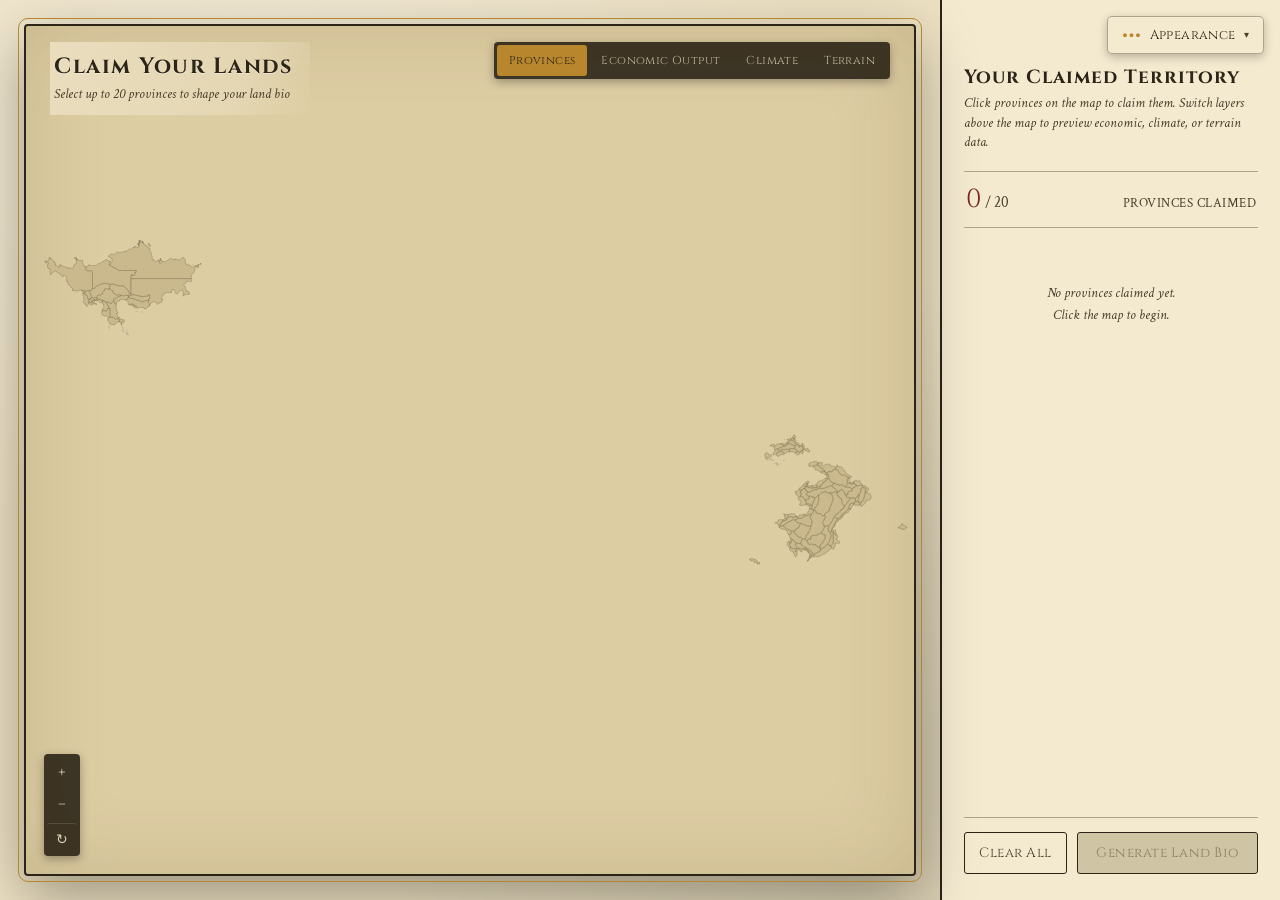
==== commit 4d7a1919: "Add files via upload" ====
--- a/index.html
+++ b/index.html
@@ -8,6 +8,28 @@
 <body>
 
 <div class="app">
+  <div class="theme-dropdown" id="themeDropdown">
+    <button class="theme-dropdown-toggle" id="setupToggle" aria-expanded="false">
+      <span class="theme-toggle-icon">&#9679;&#9679;&#9679;</span>
+      <span>Appearance</span>
+      <span class="chevron" id="setupChevron">&#9662;</span>
+    </button>
+    <div class="theme-dropdown-panel" id="setupOptions" hidden>
+      <button class="theme-option" data-theme="parchment">
+        <span class="theme-swatch swatch-parchment"></span>
+        <span class="theme-name">Parchment<br><small>Classic map style</small></span>
+      </button>
+      <button class="theme-option" data-theme="modern">
+        <span class="theme-swatch swatch-modern"></span>
+        <span class="theme-name">Modern<br><small>White continents, blue ocean</small></span>
+      </button>
+      <button class="theme-option" data-theme="dark">
+        <span class="theme-swatch swatch-dark"></span>
+        <span class="theme-name">Dark Mode<br><small>Low-light friendly</small></span>
+      </button>
+    </div>
+  </div>
+
   <div class="map-wrap">
     <div class="map-frame" id="mapFrame">
       <div class="title-block">
@@ -53,5 +75,6 @@
 <script src="data.js"></script>
 <script src="landbio.js"></script>
 <script src="map.js"></script>
+<script src="theme.js"></script>
 </body>
 </html>
--- a/style.css
+++ b/style.css
@@ -0,0 +1,579 @@
+@import url('https://fonts.googleapis.com/css2?family=Cinzel:wght@500;700&family=Crimson+Text:ital,wght@0,400;0,600;1,400&family=Poppins:wght@500;600;700&family=Inter:ital,wght@0,400;0,500;0,600;1,400&display=swap');
+
+/* ============================================================
+   THEME SYSTEM
+   Three selectable appearances, switched via a class on <body>:
+     (default)        -> Parchment (classic)
+     .theme-modern     -> Modern (white continents, blue ocean)
+     .theme-dark        -> Dark mode
+   Each block only needs to override the variables below; every
+   component in this file reads colors/fonts through them, so a
+   4th theme can be added later without touching component CSS.
+   ============================================================ */
+:root{
+  --parchment: #ece0c2;
+  --parchment-dark: #ddcda3;
+  --ink: #2c2417;
+  --ink-soft: #4a3f2c;
+  --gold: #b8862c;
+  --gold-bright: #e0a83e;
+  --seal-red: #7a2424;
+  --water: #6f97a8;
+  --neutral-fill: #c9b98c;
+  --font-display: 'Cinzel', serif;
+  --font-body: 'Crimson Text', serif;
+  --line: rgba(44,36,23,0.35);
+  --panel-bg: #f4ead0;
+}
+
+body.theme-modern{
+  --parchment: #eef2f6;
+  --parchment-dark: #4a90d9;
+  --ink: #1c2530;
+  --ink-soft: #51617a;
+  --gold: #2f6fed;
+  --gold-bright: #4d8bff;
+  --seal-red: #e0473e;
+  --water: #3f8fd1;
+  --neutral-fill: #ffffff;
+  --font-display: 'Poppins', sans-serif;
+  --font-body: 'Inter', sans-serif;
+  --line: rgba(28,37,48,0.15);
+  --panel-bg: #ffffff;
+}
+
+body.theme-dark{
+  --parchment: #1b1e26;
+  --parchment-dark: #12141a;
+  --ink: #e9e6df;
+  --ink-soft: #a3a196;
+  --gold: #c9a54a;
+  --gold-bright: #e6c169;
+  --seal-red: #d9564a;
+  --water: #2c4a5e;
+  --neutral-fill: #2e323c;
+  --font-display: 'Cinzel', serif;
+  --font-body: 'Inter', sans-serif;
+  --line: rgba(233,230,223,0.15);
+  --panel-bg: #20232c;
+}
+
+*{ box-sizing:border-box; }
+
+html,body{
+  margin:0; padding:0; height:100%;
+  background:
+    radial-gradient(ellipse at 20% 15%, rgba(255,255,255,0.35), transparent 40%),
+    radial-gradient(ellipse at 80% 85%, rgba(0,0,0,0.12), transparent 45%),
+    var(--parchment);
+  font-family: var(--font-body);
+  color: var(--ink);
+  overflow:hidden;
+}
+
+.app{
+  display:flex;
+  height:100vh;
+  width:100vw;
+}
+
+/* ---------- MAP SIDE ---------- */
+.map-wrap{
+  flex: 1 1 auto;
+  position:relative;
+  display:flex;
+  align-items:center;
+  justify-content:center;
+  padding:24px;
+  min-width:0;
+}
+
+.map-frame{
+  position:relative;
+  width:100%;
+  height:100%;
+  border:2px solid var(--ink);
+  outline: 1px solid var(--gold);
+  outline-offset: 5px;
+  border-radius:4px;
+  background: var(--parchment-dark);
+  box-shadow: 0 20px 60px rgba(0,0,0,0.35), inset 0 0 80px rgba(80,60,20,0.15);
+  overflow:hidden;
+}
+
+.map-frame svg{
+  width:100%;
+  height:100%;
+  display:block;
+  cursor: default;
+}
+
+.title-block{
+  position:absolute;
+  top:16px;
+  left:24px;
+  z-index:5;
+  pointer-events:none;
+  background: linear-gradient(120deg, color-mix(in srgb, var(--parchment) 92%, transparent), color-mix(in srgb, var(--parchment) 55%, transparent) 70%, transparent);
+  padding:10px 18px 12px 4px;
+  border-radius: 0 0 8px 0;
+}
+.title-block h1{
+  font-family: var(--font-display);
+  font-weight:700;
+  font-size:22px;
+  letter-spacing:1.5px;
+  margin:0;
+  color: var(--ink);
+  text-shadow: 0 1px 0 rgba(255,255,255,0.4);
+}
+.title-block p{
+  margin:4px 0 0;
+  font-size:14px;
+  font-style:italic;
+  color: var(--ink-soft);
+}
+
+.layer-tabs{
+  position:absolute;
+  top:16px;
+  right:24px;
+  z-index:6;
+  display:flex;
+  gap:2px;
+  background: rgba(44,36,23,0.9);
+  border-radius:4px;
+  padding:3px;
+  box-shadow: 0 3px 10px rgba(0,0,0,0.3);
+}
+.layer-tab{
+  font-family: var(--font-display);
+  font-size:11.5px;
+  letter-spacing:0.4px;
+  color: rgba(236,224,194,0.75);
+  background:transparent;
+  border:none;
+  padding:8px 12px;
+  cursor:pointer;
+  border-radius:3px;
+  white-space:nowrap;
+  transition: background 0.15s ease, color 0.15s ease;
+}
+.layer-tab:hover{ color: var(--parchment); background: rgba(255,255,255,0.08); }
+.layer-tab.active{
+  background: var(--gold);
+  color: var(--ink);
+}
+
+.no-data-banner{
+  position:absolute;
+  top:64px;
+  right:24px;
+  z-index:6;
+  background: color-mix(in srgb, var(--seal-red) 92%, transparent);
+  color: var(--parchment);
+  font-size:12.5px;
+  font-style:italic;
+  padding:7px 12px;
+  border-radius:3px;
+  max-width:220px;
+  text-align:right;
+  display:none;
+  box-shadow: 0 3px 10px rgba(0,0,0,0.3);
+}
+.no-data-banner.show{ display:block; }
+
+.legend{
+  position:absolute;
+  bottom:18px;
+  right:24px;
+  z-index:6;
+  background: color-mix(in srgb, var(--panel-bg) 95%, transparent);
+  border: 1px solid var(--ink);
+  border-radius:4px;
+  padding:10px 14px;
+  box-shadow: 0 3px 12px rgba(0,0,0,0.3);
+  display:none;
+  max-width:200px;
+}
+.legend.show{ display:block; }
+.legend-row{
+  display:flex;
+  align-items:center;
+  gap:8px;
+  font-size:12.5px;
+  padding:2.5px 0;
+  color: var(--ink);
+}
+.legend-swatch{
+  width:11px; height:11px;
+  border-radius:2px;
+  border:1px solid var(--ink);
+  flex-shrink:0;
+}
+.legend-label{ flex:1 1 auto; }
+.legend-none{
+  font-size:10.5px;
+  font-style:italic;
+  color: var(--ink-soft);
+  opacity:0.75;
+  margin-left:6px;
+  white-space:nowrap;
+}
+
+.zoom-controls{
+  position:absolute;
+  bottom:18px;
+  left:18px;
+  z-index:6;
+  display:flex;
+  flex-direction:column;
+  gap:2px;
+  background: rgba(44,36,23,0.9);
+  border-radius:4px;
+  padding:3px;
+  box-shadow: 0 3px 10px rgba(0,0,0,0.3);
+}
+.zoom-btn{
+  width:30px; height:30px;
+  font-family: var(--font-display);
+  font-size:16px;
+  color: rgba(236,224,194,0.9);
+  background:transparent;
+  border:none;
+  cursor:pointer;
+  border-radius:3px;
+  transition: background 0.15s ease;
+  line-height:1;
+}
+.zoom-btn:hover{ background: rgba(255,255,255,0.12); }
+.zoom-btn.zoom-reset{ font-size:14px; border-top:1px solid rgba(236,224,194,0.15); margin-top:2px; padding-top:4px; }
+
+.map-frame svg.panning{ cursor: grabbing; }
+.map-frame svg.pannable{ cursor: grab; }
+
+path.province{
+  cursor: pointer;
+  stroke: var(--ink);
+  stroke-width: 0.6;
+  transition: filter 0.15s ease, opacity 0.15s ease;
+}
+path.province:hover{
+  filter: brightness(1.18) saturate(1.15);
+}
+path.province.selected{
+  stroke: var(--gold-bright);
+  stroke-width: 1.6;
+  filter: saturate(1.3) brightness(1.05);
+}
+path.water{
+  fill: var(--water);
+  stroke: rgba(44,36,23,0.25);
+  stroke-width: 0.4;
+  opacity:0.75;
+  cursor: not-allowed;
+}
+
+path.extra-island{
+  fill: #a8a196;
+  stroke: rgba(44,36,23,0.4);
+  stroke-width: 0.5;
+  opacity: 0.6;
+  cursor: not-allowed;
+  pointer-events: none;
+}
+
+.seal{
+  pointer-events:none;
+}
+.seal circle{
+  fill: var(--seal-red);
+  stroke: var(--gold-bright);
+  stroke-width: 0.5;
+}
+.seal text{
+  fill: var(--parchment);
+  font-family: var(--font-display);
+  font-weight:700;
+  text-anchor:middle;
+  dominant-baseline:central;
+}
+
+.tooltip{
+  position:absolute;
+  pointer-events:none;
+  background: var(--ink);
+  color: var(--parchment);
+  font-family: var(--font-body);
+  font-size:14px;
+  padding:5px 10px;
+  border-radius:3px;
+  border:1px solid var(--gold);
+  transform: translate(-50%, -130%);
+  white-space:nowrap;
+  z-index:20;
+  opacity:0;
+  transition: opacity 0.1s ease;
+}
+.tooltip.show{ opacity:1; }
+.tooltip .sub{ color: var(--gold-bright); font-size:12px; font-style:italic; }
+
+/* ---------- SIDE PANEL ---------- */
+.panel{
+  flex: 0 0 340px;
+  background: var(--panel-bg);
+  border-left: 2px solid var(--ink);
+  display:flex;
+  flex-direction:column;
+  padding:64px 22px 26px;
+  min-width:0;
+}
+
+.panel h2{
+  font-family: var(--font-display);
+  font-size:19px;
+  letter-spacing:1px;
+  margin:0 0 4px;
+  color:var(--ink);
+}
+.panel .desc{
+  font-size:14px;
+  color:var(--ink-soft);
+  font-style:italic;
+  margin:0 0 18px;
+  line-height:1.4;
+}
+
+.theme-dropdown{
+  position: fixed;
+  top: 16px;
+  right: 16px;
+  z-index: 100;
+  font-family: var(--font-body);
+}
+.theme-dropdown-toggle{
+  display:flex;
+  align-items:center;
+  gap:8px;
+  background: var(--panel-bg);
+  border: 1px solid var(--line);
+  border-radius: 5px;
+  padding: 9px 14px;
+  cursor:pointer;
+  font-family: var(--font-display);
+  font-size:13px;
+  letter-spacing:0.4px;
+  color: var(--ink);
+  box-shadow: 0 3px 10px rgba(0,0,0,0.25);
+}
+.theme-toggle-icon{
+  font-size:9px;
+  letter-spacing:1px;
+  color: var(--gold);
+}
+.theme-dropdown-toggle .chevron{
+  font-size:10px;
+  color: var(--ink-soft);
+  transition: transform 0.15s ease;
+}
+.theme-dropdown-toggle[aria-expanded="true"] .chevron{ transform: rotate(180deg); }
+
+.theme-dropdown-panel{
+  position:absolute;
+  top: calc(100% + 6px);
+  right: 0;
+  width: 230px;
+  display:flex;
+  flex-direction:column;
+  gap:6px;
+  background: var(--panel-bg);
+  border: 1px solid var(--line);
+  border-radius: 6px;
+  padding: 10px;
+  box-shadow: 0 8px 24px rgba(0,0,0,0.3);
+}
+.theme-dropdown-panel[hidden]{ display:none; }
+.theme-option{
+  display:flex;
+  align-items:center;
+  gap:10px;
+  padding:8px 9px;
+  background: rgba(0,0,0,0.03);
+  border: 1px solid var(--line);
+  border-radius:4px;
+  cursor:pointer;
+  text-align:left;
+  transition: border-color 0.15s ease, background 0.15s ease;
+}
+.theme-option:hover{ background: rgba(0,0,0,0.06); }
+.theme-option.active{
+  border-color: var(--gold);
+  background: color-mix(in srgb, var(--gold) 12%, transparent);
+}
+.theme-swatch{
+  width:28px; height:28px;
+  border-radius:4px;
+  flex-shrink:0;
+  border:1px solid var(--line);
+}
+.swatch-parchment{ background: linear-gradient(135deg, #ece0c2 50%, #78b464 50%); }
+.swatch-modern{ background: linear-gradient(135deg, #4a90d9 50%, #ffffff 50%); }
+.swatch-dark{ background: linear-gradient(135deg, #12141a 50%, #2e323c 50%); }
+.theme-name{
+  font-family: var(--font-body);
+  font-size:13px;
+  color: var(--ink);
+  line-height:1.35;
+}
+.theme-name small{ color: var(--ink-soft); font-size:11.5px; font-style:italic; }
+
+.counter-row{
+  display:flex;
+  align-items:baseline;
+  justify-content:space-between;
+  border-top:1px solid var(--line);
+  border-bottom:1px solid var(--line);
+  padding:10px 2px;
+  margin-bottom:14px;
+}
+.counter-row .num{
+  font-family: var(--font-display);
+  font-size:26px;
+  color: var(--seal-red);
+}
+.counter-row .of{
+  font-size:15px;
+  color:var(--ink-soft);
+}
+.counter-row .label{
+  font-size:13px;
+  letter-spacing:0.5px;
+  text-transform:uppercase;
+  color:var(--ink-soft);
+}
+
+.selected-list{
+  flex:1 1 auto;
+  overflow-y:auto;
+  margin: 0 -6px;
+  padding: 0 6px;
+}
+.selected-list::-webkit-scrollbar{ width:8px; }
+.selected-list::-webkit-scrollbar-thumb{ background: var(--gold); border-radius:4px; }
+
+.empty-state{
+  text-align:center;
+  color: var(--ink-soft);
+  font-style:italic;
+  font-size:14px;
+  margin-top:40px;
+  line-height:1.6;
+}
+
+.item{
+  display:flex;
+  align-items:center;
+  gap:10px;
+  padding:8px 10px;
+  margin-bottom:6px;
+  background: rgba(255,255,255,0.35);
+  border:1px solid var(--line);
+  border-radius:3px;
+  animation: itemIn 0.18s ease;
+}
+@keyframes itemIn{
+  from{ opacity:0; transform: translateX(6px); }
+  to{ opacity:1; transform: translateX(0); }
+}
+.item .order{
+  font-family: var(--font-display);
+  font-size:12px;
+  width:20px; height:20px;
+  border-radius:50%;
+  background: var(--seal-red);
+  color: var(--parchment);
+  display:flex; align-items:center; justify-content:center;
+  flex-shrink:0;
+}
+.item .swatch{
+  width:12px; height:12px;
+  border-radius:2px;
+  border:1px solid var(--ink);
+  flex-shrink:0;
+}
+.item .name{
+  flex:1 1 auto;
+  font-size:14.5px;
+  color:var(--ink);
+  overflow:hidden;
+  text-overflow:ellipsis;
+  white-space:nowrap;
+}
+.item .remove{
+  background:none;
+  border:none;
+  color: var(--ink-soft);
+  cursor:pointer;
+  font-size:16px;
+  line-height:1;
+  padding:2px 4px;
+  opacity:0.6;
+}
+.item .remove:hover{ opacity:1; color:var(--seal-red); }
+
+.panel-actions{
+  padding-top:14px;
+  border-top:1px solid var(--line);
+  display:flex;
+  gap:10px;
+}
+
+button.btn{
+  font-family: var(--font-display);
+  letter-spacing:0.5px;
+  font-size:13.5px;
+  padding:11px 14px;
+  border-radius:3px;
+  border:1px solid var(--ink);
+  cursor:pointer;
+  transition: transform 0.08s ease, filter 0.15s ease;
+}
+button.btn:active{ transform: translateY(1px); }
+
+button.btn-clear{
+  background: transparent;
+  color: var(--ink-soft);
+  flex:0 0 auto;
+}
+button.btn-clear:hover{ background: rgba(0,0,0,0.05); }
+
+button.btn-generate{
+  background: linear-gradient(180deg, var(--gold-bright), var(--gold));
+  color: var(--ink);
+  flex:1 1 auto;
+  box-shadow: 0 2px 0 rgba(0,0,0,0.25);
+}
+button.btn-generate:hover:not(:disabled){ filter:brightness(1.06); }
+button.btn-generate:disabled{
+  background: #cfc4a4;
+  color: #8a8064;
+  cursor:not-allowed;
+  box-shadow:none;
+}
+
+.limit-msg{
+  font-size:13px;
+  color: var(--seal-red);
+  text-align:center;
+  height:18px;
+  margin-top:8px;
+  opacity:0;
+  transition: opacity 0.2s ease;
+}
+.limit-msg.show{ opacity:1; }
+
+@media (max-width: 820px){
+  .app{ flex-direction:column-reverse; }
+  .panel{ flex-basis:auto; height:42vh; border-left:none; border-top:2px solid var(--ink); }
+  .map-wrap{ height:58vh; padding:14px; }
+}
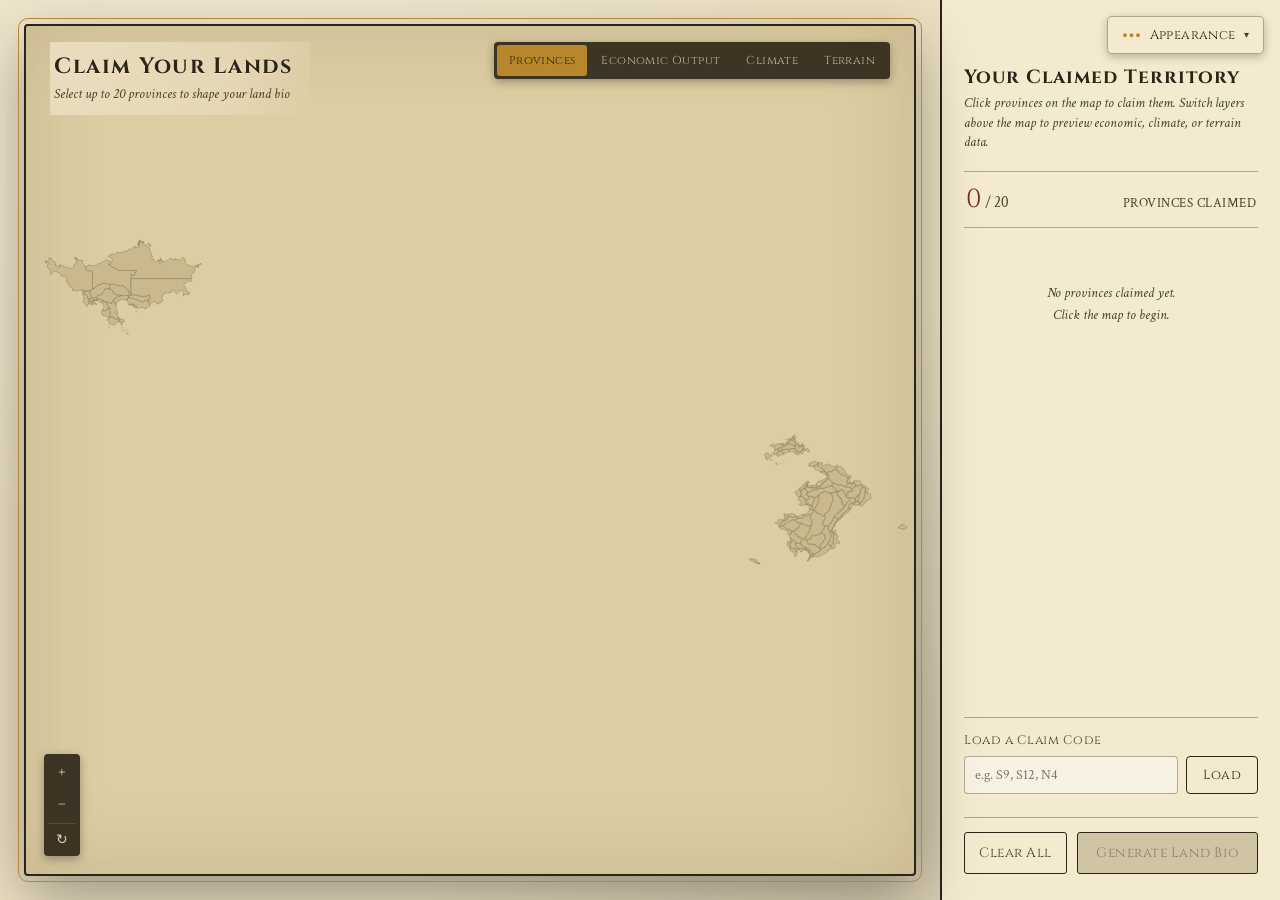
==== commit 07009807: "Add files via upload" ====
--- a/index.html
+++ b/index.html
@@ -64,6 +64,15 @@
 
     <div class="limit-msg" id="limitMsg">20 claimed — remove one to add another</div>
 
+    <div class="claim-code-section">
+      <label class="claim-code-label" for="claimCodeInput">Load a Claim Code</label>
+      <div class="claim-code-row">
+        <input type="text" id="claimCodeInput" class="claim-code-input" placeholder="e.g. S9, S12, N4" autocomplete="off">
+        <button class="btn btn-load" id="loadClaimBtn">Load</button>
+      </div>
+      <div class="claim-code-msg" id="claimCodeMsg"></div>
+    </div>
+
     <div class="panel-actions">
       <button class="btn btn-clear" id="clearBtn">Clear All</button>
       <button class="btn btn-generate" id="generateBtn" disabled>Generate Land Bio</button>
--- a/style.css
+++ b/style.css
@@ -572,6 +572,62 @@
 }
 .limit-msg.show{ opacity:1; }
 
+.claim-code-section{
+  border-top:1px solid var(--line);
+  padding-top:14px;
+  margin-top:14px;
+}
+.claim-code-label{
+  display:block;
+  font-family: var(--font-display);
+  font-size:12.5px;
+  letter-spacing:0.5px;
+  color: var(--ink-soft);
+  margin-bottom:7px;
+}
+.claim-code-row{
+  display:flex;
+  gap:8px;
+}
+.claim-code-input{
+  flex:1 1 auto;
+  min-width:0;
+  font-family: var(--font-body);
+  font-size:13.5px;
+  padding:9px 10px;
+  border:1px solid var(--line);
+  border-radius:4px;
+  background: rgba(255,255,255,0.4);
+  color: var(--ink);
+}
+.claim-code-input:focus{
+  outline:none;
+  border-color: var(--gold);
+}
+button.btn-load{
+  font-family: var(--font-display);
+  font-size:13px;
+  letter-spacing:0.4px;
+  padding:9px 16px;
+  border-radius:4px;
+  border:1px solid var(--ink);
+  background: var(--panel-bg);
+  color: var(--ink);
+  cursor:pointer;
+  flex:0 0 auto;
+}
+button.btn-load:hover{ background: rgba(0,0,0,0.05); }
+.claim-code-msg{
+  font-size:12.5px;
+  color: var(--ink-soft);
+  margin-top:7px;
+  min-height:16px;
+  opacity:0;
+  transition: opacity 0.15s ease;
+}
+.claim-code-msg.show{ opacity:1; }
+.claim-code-msg.warning{ color: var(--seal-red); }
+
 @media (max-width: 820px){
   .app{ flex-direction:column-reverse; }
   .panel{ flex-basis:auto; height:42vh; border-left:none; border-top:2px solid var(--ink); }
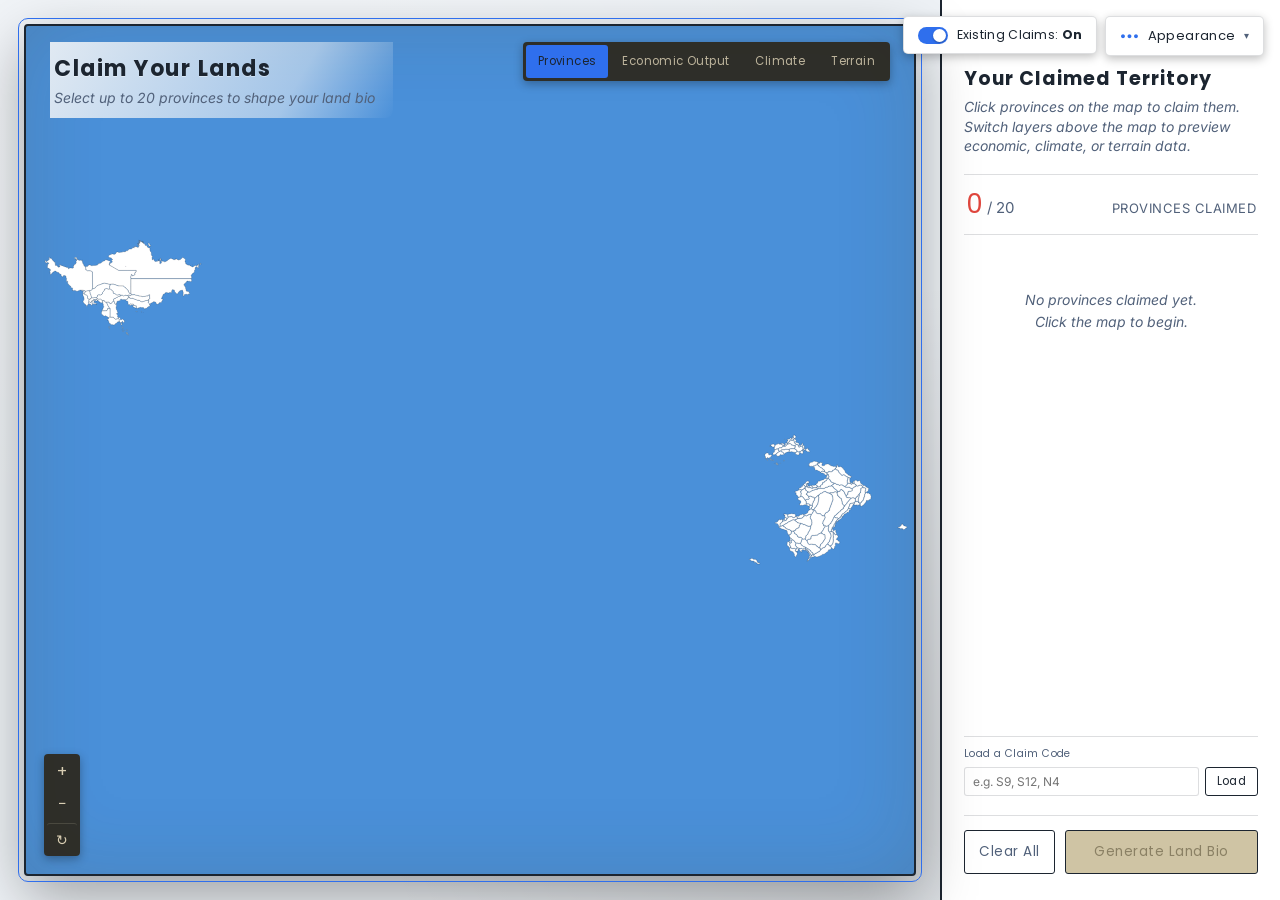
==== commit 6dfbe14d: "Add files via upload" ====
--- a/index.html
+++ b/index.html
@@ -2,31 +2,39 @@
 <html lang="en">
 <head>
 <meta charset="UTF-8">
+<meta name="viewport" content="width=device-width, initial-scale=1, maximum-scale=1, user-scalable=no">
 <title>Claim Your Lands</title>
 <link rel="stylesheet" href="style.css">
 </head>
 <body>
 
 <div class="app">
-  <div class="theme-dropdown" id="themeDropdown">
-    <button class="theme-dropdown-toggle" id="setupToggle" aria-expanded="false">
-      <span class="theme-toggle-icon">&#9679;&#9679;&#9679;</span>
-      <span>Appearance</span>
-      <span class="chevron" id="setupChevron">&#9662;</span>
+  <div class="site-controls">
+    <button class="claims-toggle" id="claimsToggle" aria-pressed="true" title="When on, provinces already recorded in claims.json are locked and unselectable.">
+      <span class="claims-toggle-switch"></span>
+      <span class="claims-toggle-label">Existing Claims: <strong id="claimsToggleState">On</strong></span>
     </button>
-    <div class="theme-dropdown-panel" id="setupOptions" hidden>
-      <button class="theme-option" data-theme="parchment">
-        <span class="theme-swatch swatch-parchment"></span>
-        <span class="theme-name">Parchment<br><small>Classic map style</small></span>
+
+    <div class="theme-dropdown" id="themeDropdown">
+      <button class="theme-dropdown-toggle" id="setupToggle" aria-expanded="false">
+        <span class="theme-toggle-icon">&#9679;&#9679;&#9679;</span>
+        <span>Appearance</span>
+        <span class="chevron" id="setupChevron">&#9662;</span>
       </button>
-      <button class="theme-option" data-theme="modern">
-        <span class="theme-swatch swatch-modern"></span>
-        <span class="theme-name">Modern<br><small>White continents, blue ocean</small></span>
-      </button>
-      <button class="theme-option" data-theme="dark">
-        <span class="theme-swatch swatch-dark"></span>
-        <span class="theme-name">Dark Mode<br><small>Low-light friendly</small></span>
-      </button>
+      <div class="theme-dropdown-panel" id="setupOptions" hidden>
+        <button class="theme-option" data-theme="modern">
+          <span class="theme-swatch swatch-modern"></span>
+          <span class="theme-name">Modern<br><small>White continents, blue ocean</small></span>
+        </button>
+        <button class="theme-option" data-theme="parchment">
+          <span class="theme-swatch swatch-parchment"></span>
+          <span class="theme-name">Parchment<br><small>Classic map style</small></span>
+        </button>
+        <button class="theme-option" data-theme="dark">
+          <span class="theme-swatch swatch-dark"></span>
+          <span class="theme-name">Dark Mode<br><small>Low-light friendly</small></span>
+        </button>
+      </div>
     </div>
   </div>
 
@@ -82,6 +90,7 @@
 
 
 <script src="data.js"></script>
+<script src="claims.js"></script>
 <script src="landbio.js"></script>
 <script src="map.js"></script>
 <script src="theme.js"></script>
--- a/style.css
+++ b/style.css
@@ -106,6 +106,7 @@
   height:100%;
   display:block;
   cursor: default;
+  touch-action: none;
 }
 
 .title-block{
@@ -266,6 +267,17 @@
   stroke-width: 1.6;
   filter: saturate(1.3) brightness(1.05);
 }
+path.province.taken{
+  fill: #8a8578 !important;
+  stroke: rgba(44,36,23,0.5);
+  stroke-width: 0.5;
+  cursor: not-allowed;
+  opacity: 0.6;
+  filter: none !important;
+}
+path.province.taken:hover{
+  filter: none !important;
+}
 path.water{
   fill: var(--water);
   stroke: rgba(44,36,23,0.25);
@@ -344,11 +356,63 @@
   line-height:1.4;
 }
 
-.theme-dropdown{
+.site-controls{
   position: fixed;
   top: 16px;
   right: 16px;
   z-index: 100;
+  display: flex;
+  align-items: flex-start;
+  gap: 8px;
+  font-family: var(--font-body);
+}
+
+.claims-toggle{
+  display:flex;
+  align-items:center;
+  gap:9px;
+  background: var(--panel-bg);
+  border: 1px solid var(--line);
+  border-radius: 5px;
+  padding: 9px 14px;
+  cursor:pointer;
+  font-family: var(--font-display);
+  font-size:12.5px;
+  letter-spacing:0.3px;
+  color: var(--ink);
+  box-shadow: 0 3px 10px rgba(0,0,0,0.25);
+  white-space: nowrap;
+}
+.claims-toggle-switch{
+  position: relative;
+  width: 30px;
+  height: 17px;
+  border-radius: 9px;
+  background: rgba(0,0,0,0.25);
+  flex-shrink: 0;
+  transition: background 0.15s ease;
+}
+.claims-toggle-switch::after{
+  content: '';
+  position: absolute;
+  top: 2px;
+  left: 2px;
+  width: 13px;
+  height: 13px;
+  border-radius: 50%;
+  background: #fff;
+  transition: transform 0.15s ease;
+  box-shadow: 0 1px 2px rgba(0,0,0,0.3);
+}
+.claims-toggle[aria-pressed="true"] .claims-toggle-switch{
+  background: var(--gold);
+}
+.claims-toggle[aria-pressed="true"] .claims-toggle-switch::after{
+  transform: translateX(13px);
+}
+
+.theme-dropdown{
+  position: relative;
   font-family: var(--font-body);
 }
 .theme-dropdown-toggle{
@@ -574,29 +638,29 @@
 
 .claim-code-section{
   border-top:1px solid var(--line);
-  padding-top:14px;
-  margin-top:14px;
+  padding-top:9px;
+  margin-top:9px;
 }
 .claim-code-label{
   display:block;
   font-family: var(--font-display);
-  font-size:12.5px;
-  letter-spacing:0.5px;
+  font-size:10.5px;
+  letter-spacing:0.4px;
   color: var(--ink-soft);
-  margin-bottom:7px;
+  margin-bottom:5px;
 }
 .claim-code-row{
   display:flex;
-  gap:8px;
+  gap:6px;
 }
 .claim-code-input{
   flex:1 1 auto;
   min-width:0;
   font-family: var(--font-body);
-  font-size:13.5px;
-  padding:9px 10px;
+  font-size:12px;
+  padding:5px 8px;
   border:1px solid var(--line);
-  border-radius:4px;
+  border-radius:3px;
   background: rgba(255,255,255,0.4);
   color: var(--ink);
 }
@@ -606,10 +670,10 @@
 }
 button.btn-load{
   font-family: var(--font-display);
-  font-size:13px;
-  letter-spacing:0.4px;
-  padding:9px 16px;
-  border-radius:4px;
+  font-size:11.5px;
+  letter-spacing:0.3px;
+  padding:5px 11px;
+  border-radius:3px;
   border:1px solid var(--ink);
   background: var(--panel-bg);
   color: var(--ink);
@@ -618,10 +682,10 @@
 }
 button.btn-load:hover{ background: rgba(0,0,0,0.05); }
 .claim-code-msg{
-  font-size:12.5px;
+  font-size:11px;
   color: var(--ink-soft);
-  margin-top:7px;
-  min-height:16px;
+  margin-top:5px;
+  min-height:14px;
   opacity:0;
   transition: opacity 0.15s ease;
 }
@@ -629,7 +693,56 @@
 .claim-code-msg.warning{ color: var(--seal-red); }
 
 @media (max-width: 820px){
-  .app{ flex-direction:column-reverse; }
-  .panel{ flex-basis:auto; height:42vh; border-left:none; border-top:2px solid var(--ink); }
-  .map-wrap{ height:58vh; padding:14px; }
-}
+  html,body{ height: 100vh; height: 100dvh; }
+
+  .app{ flex-direction:column; height:100vh; height:100dvh; }
+  .map-wrap{ height:56vh; height:56dvh; padding:10px; }
+  .panel{ flex-basis:auto; height:44vh; height:44dvh; border-left:none; border-top:2px solid var(--ink); padding-top:96px; overflow-y:auto; }
+
+  /* Site-wide controls (Appearance + Existing Claims) stack instead of
+     sitting side by side, since together they're wider than most phones. */
+  .site-controls{ flex-direction:column; align-items:flex-end; top:10px; right:10px; gap:6px; }
+  .claims-toggle, .theme-dropdown-toggle{ padding:7px 11px; font-size:11.5px; }
+  .theme-dropdown-panel{ width: min(230px, calc(100vw - 32px)); }
+
+  /* Title and layer tabs would otherwise overlap on a narrow map frame -
+     stack the tabs into their own row below the title instead. */
+  .title-block{ top:8px; left:8px; padding:7px 12px 8px 3px; max-width: calc(100% - 16px); }
+  .title-block h1{ font-size:16px; letter-spacing:0.8px; }
+  .title-block p{ font-size:11.5px; margin-top:2px; }
+
+  .layer-tabs{
+    top:auto;
+    bottom:8px;
+    left:8px;
+    right:8px;
+    justify-content:flex-start;
+    overflow-x:auto;
+    -webkit-overflow-scrolling:touch;
+    scrollbar-width:none;
+  }
+  .layer-tabs::-webkit-scrollbar{ display:none; }
+  .layer-tab{ font-size:11px; padding:8px 10px; flex:0 0 auto; }
+
+  .no-data-banner{ top:8px; right:8px; max-width: calc(100% - 16px); font-size:11.5px; }
+
+  /* Zoom controls and legend move up off the bottom edge since the layer
+     tab strip now lives there instead. */
+  .zoom-controls{ bottom:56px; left:8px; }
+  .zoom-btn{ width:36px; height:36px; font-size:17px; }
+  .legend{ bottom:56px; right:8px; max-width: min(190px, calc(100vw - 90px)); font-size:11.5px; padding:8px 10px; }
+  .legend-row{ font-size:11.5px; }
+
+  /* Bigger tap targets throughout the side panel. */
+  button.btn, button.btn-load, .claim-code-input, .claims-toggle{ min-height:40px; }
+  .panel-actions button{ padding:12px 14px; }
+}
+
+@media (max-width: 420px){
+  .title-block{ max-width:130px; }
+  .title-block h1{ font-size:14.5px; white-space:nowrap; overflow:hidden; text-overflow:ellipsis; }
+  .title-block p{ display:none; } /* subtitle gets tight on very small phones - title alone is enough */
+  .layer-tab{ font-size:10.5px; padding:7px 9px; }
+  .site-controls .claims-toggle-label small,
+  .claims-toggle-label{ font-size:11px; }
+}
